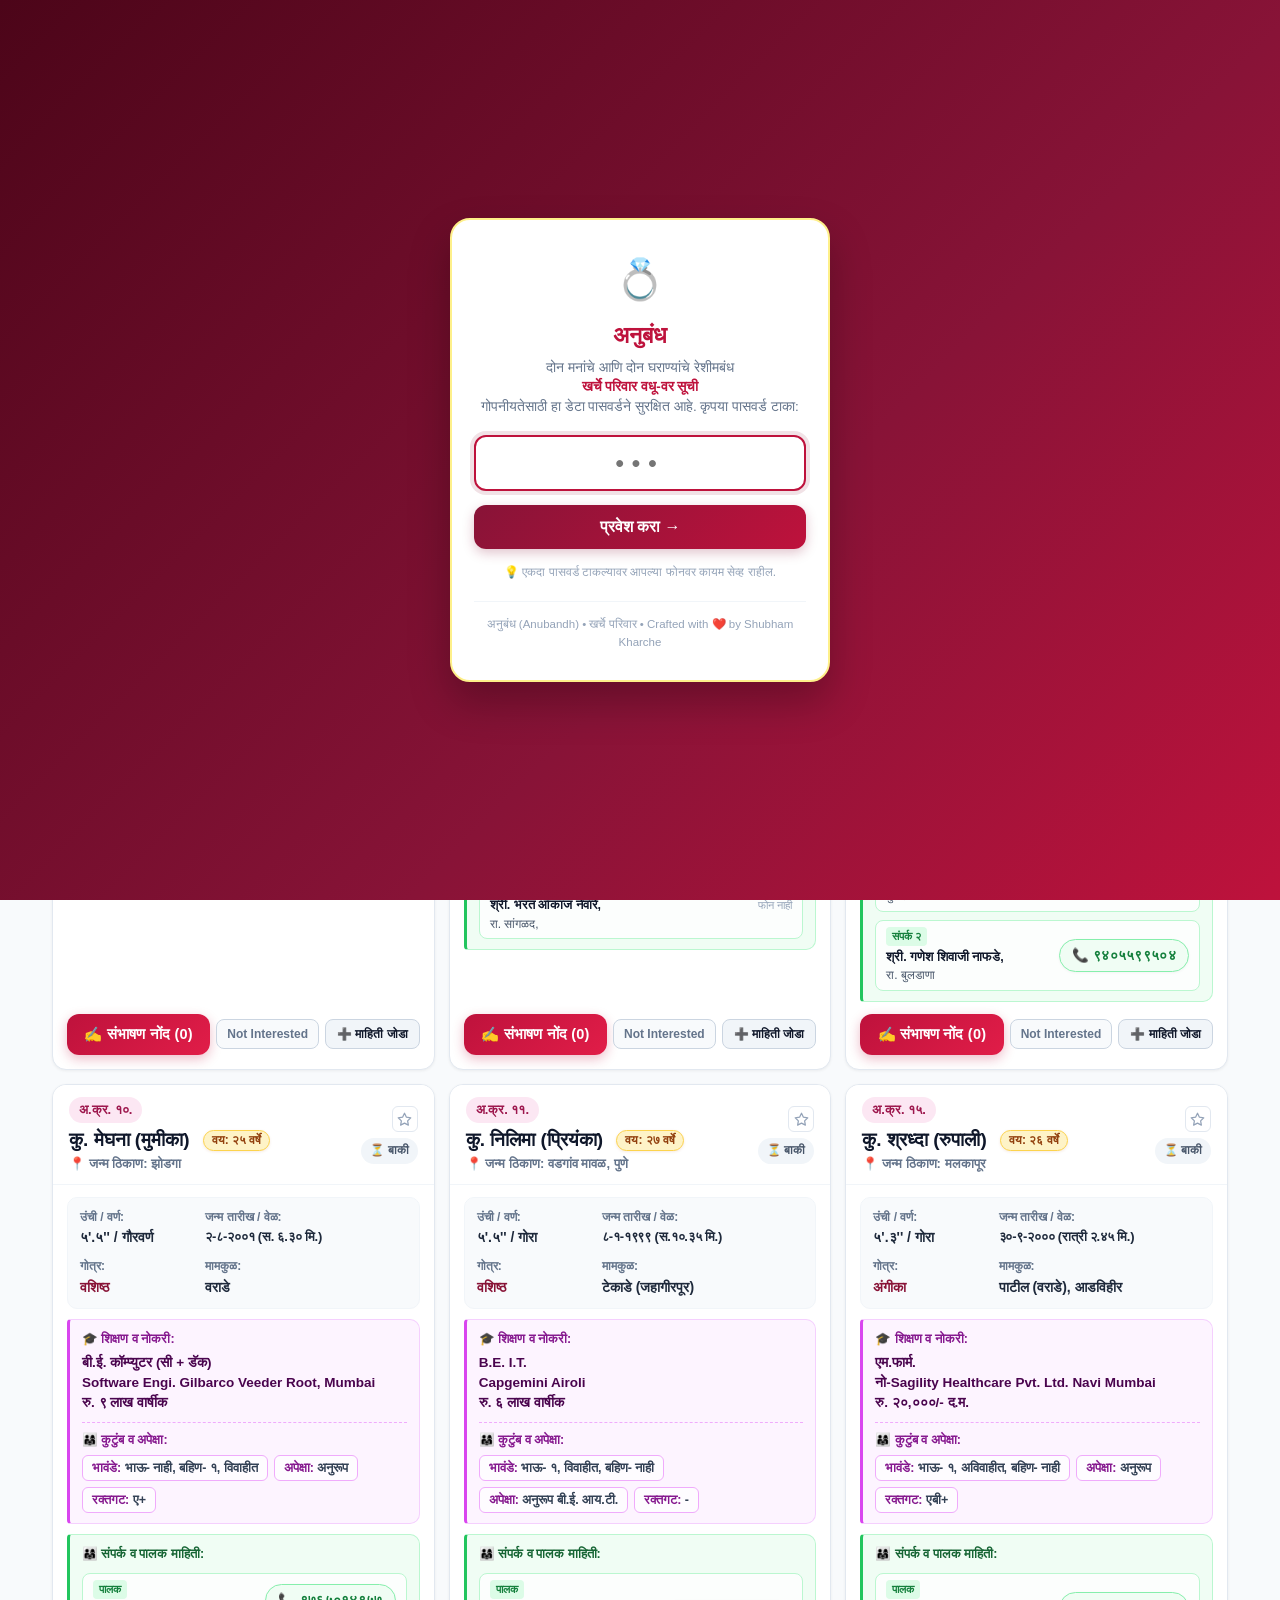
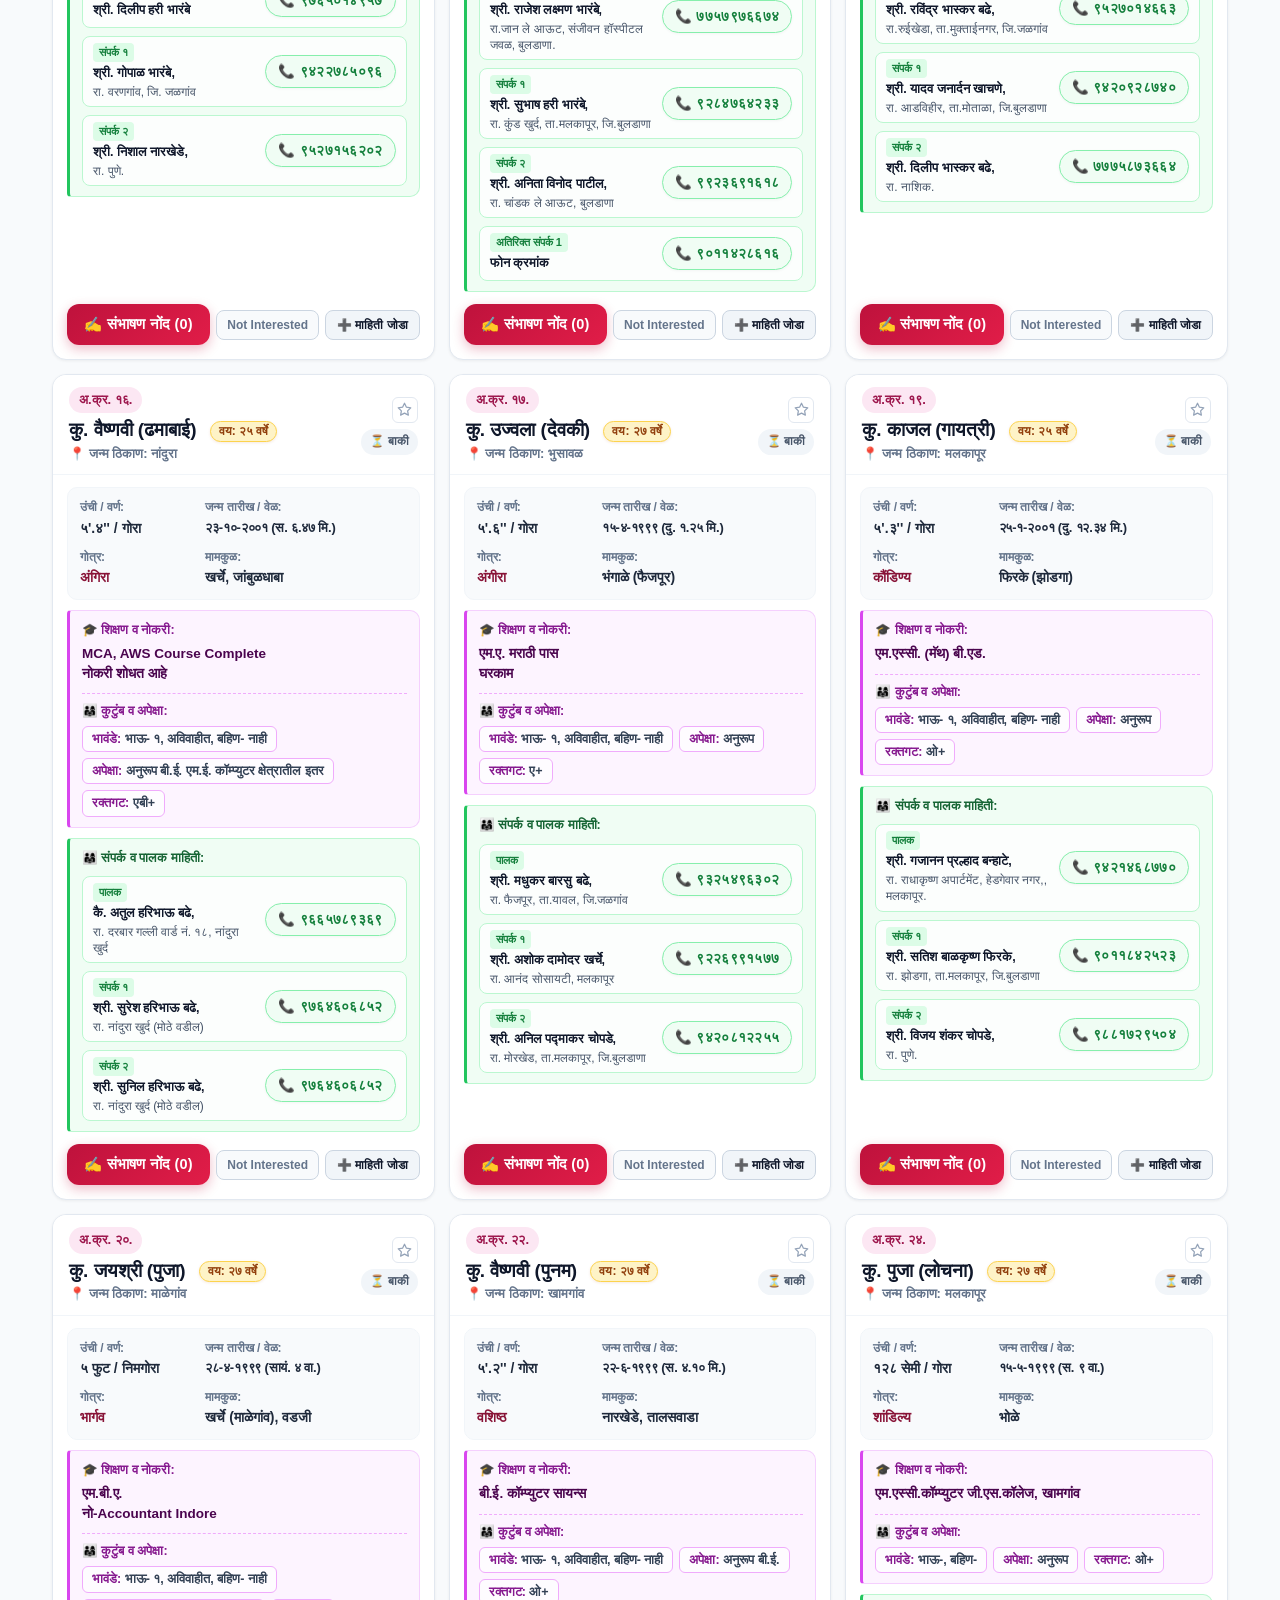
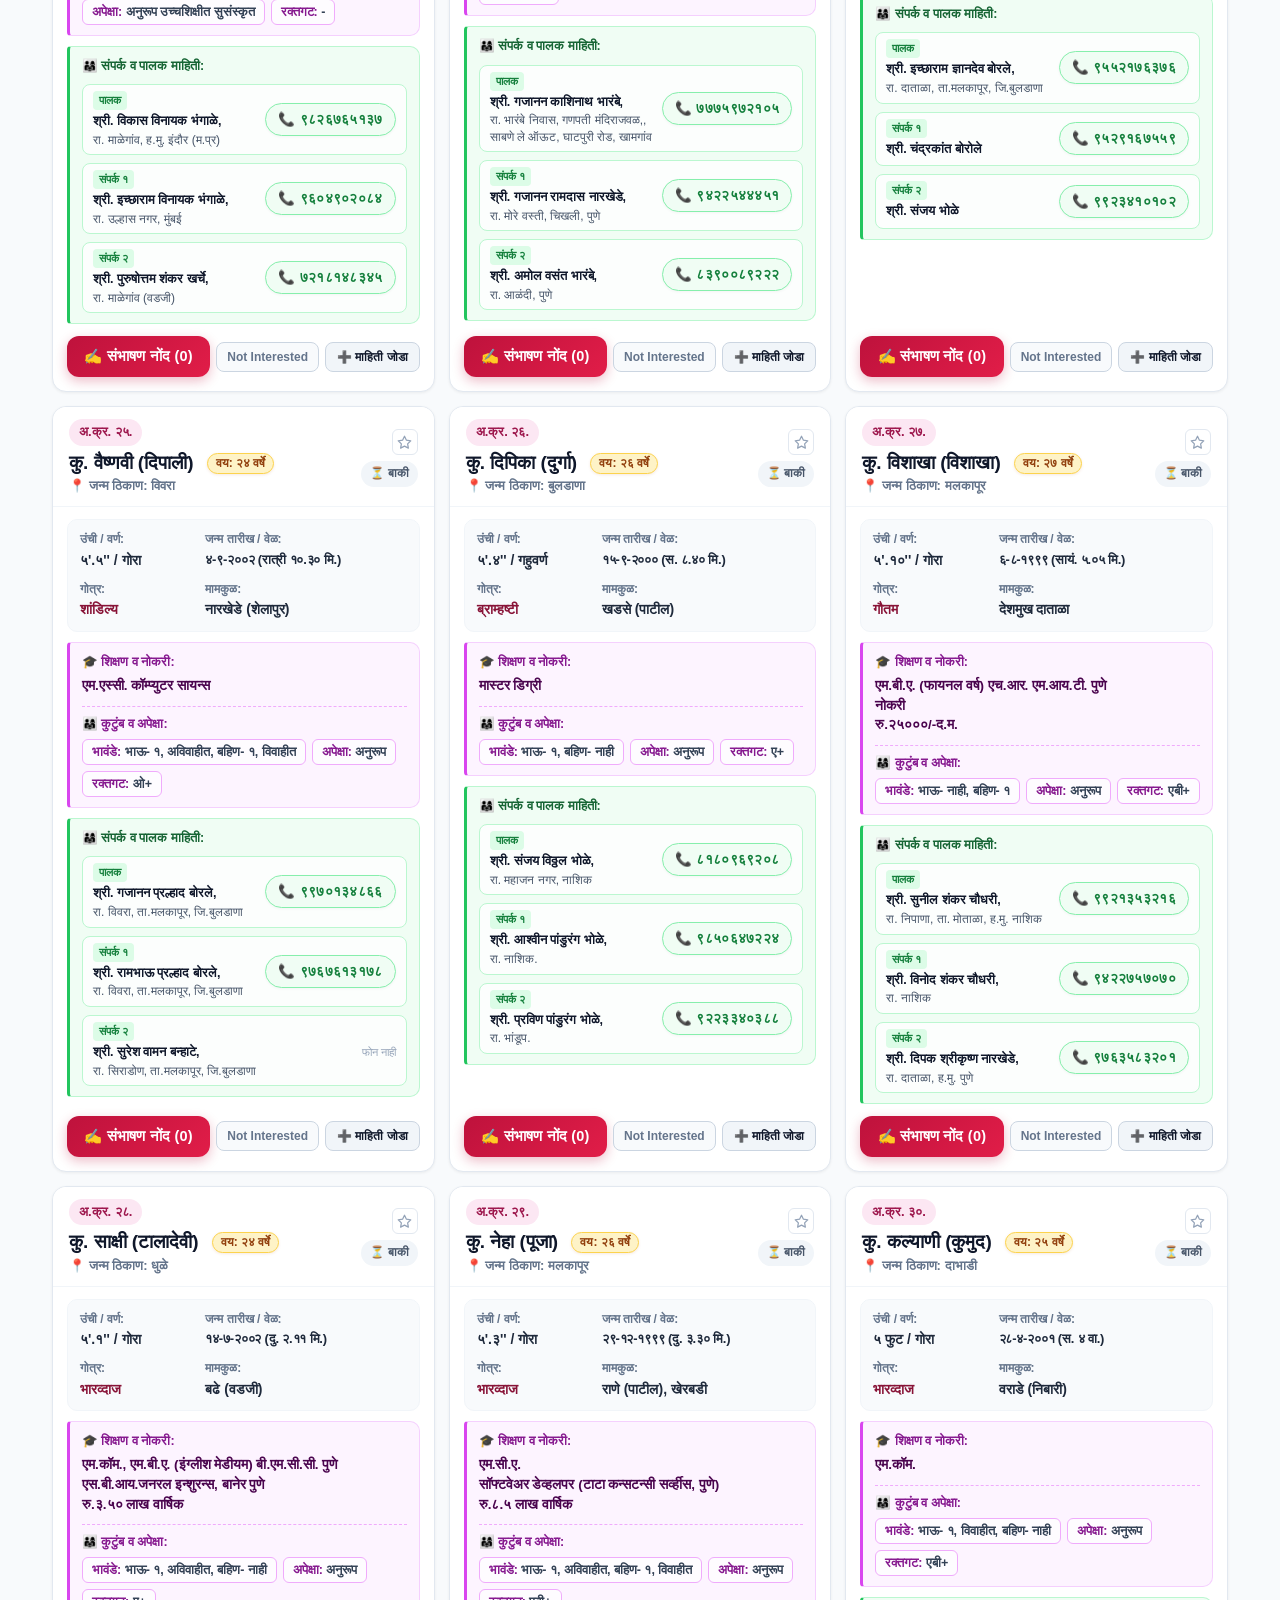
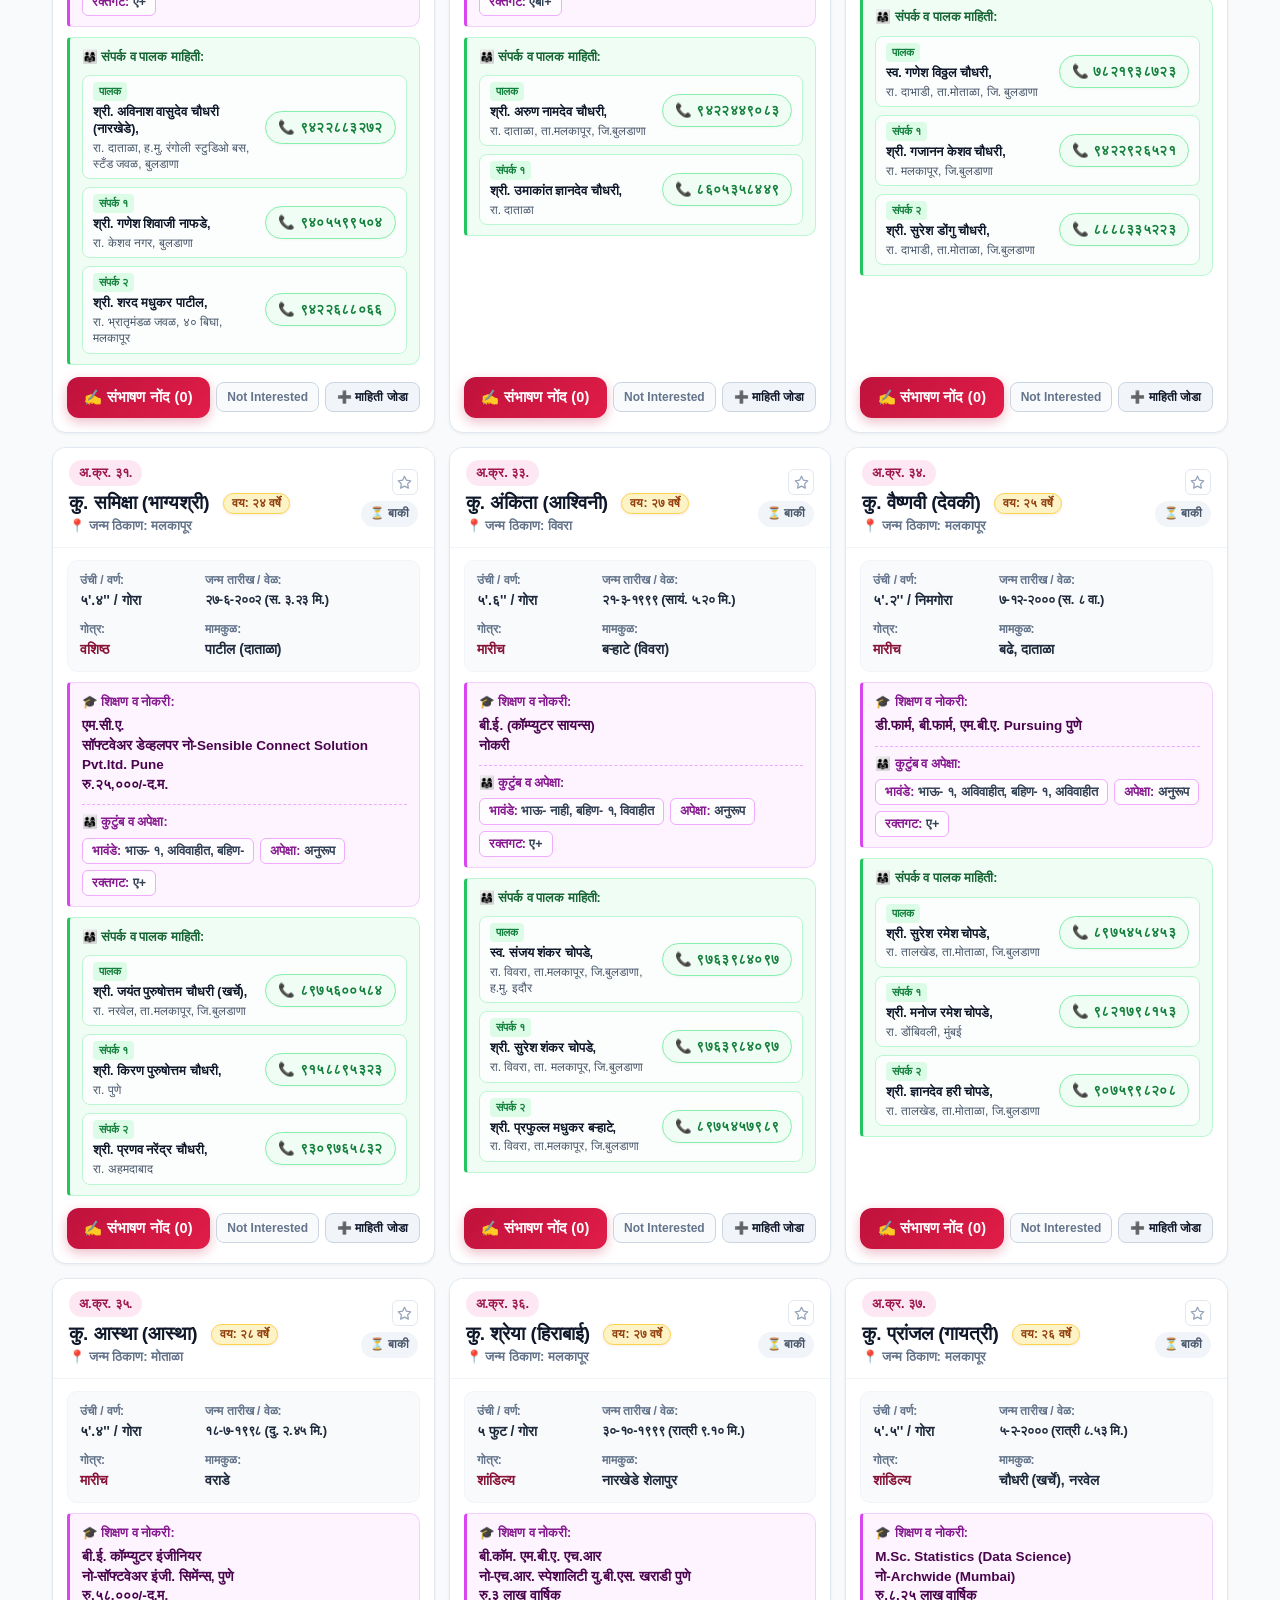
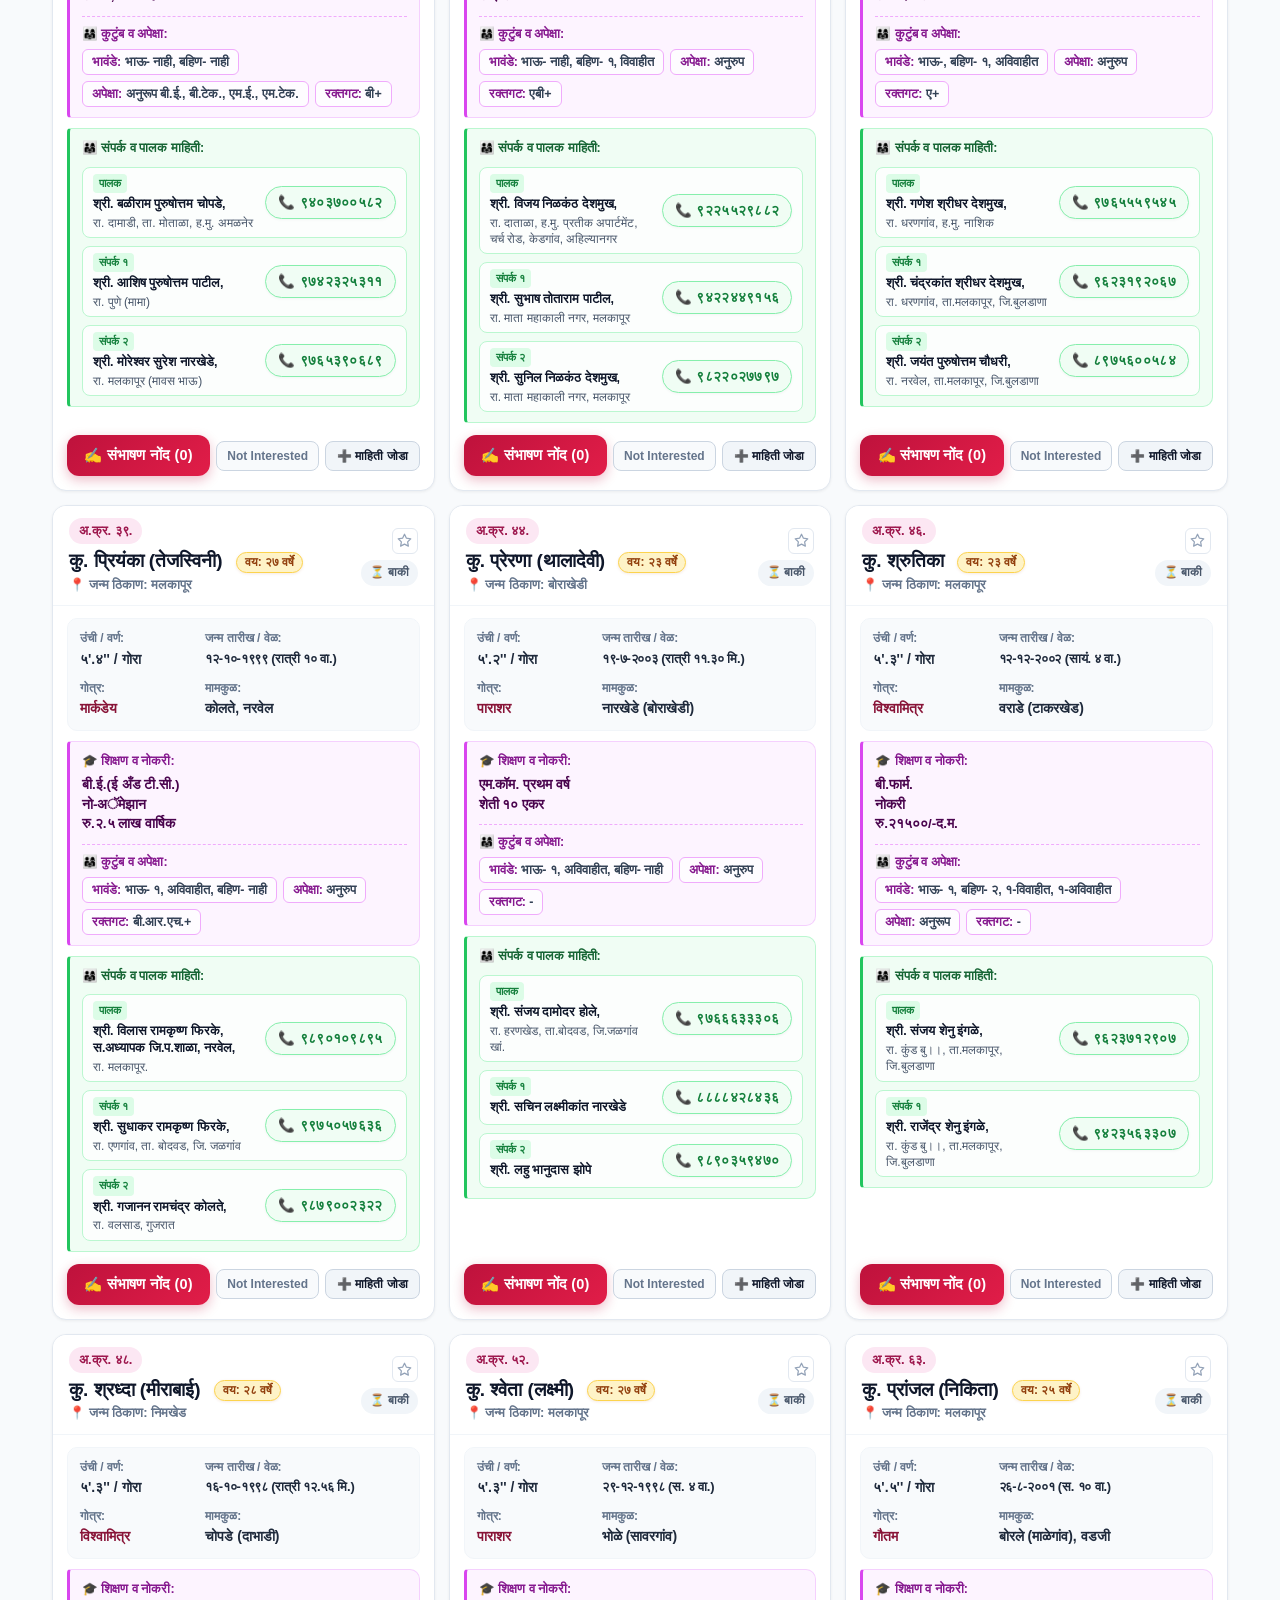
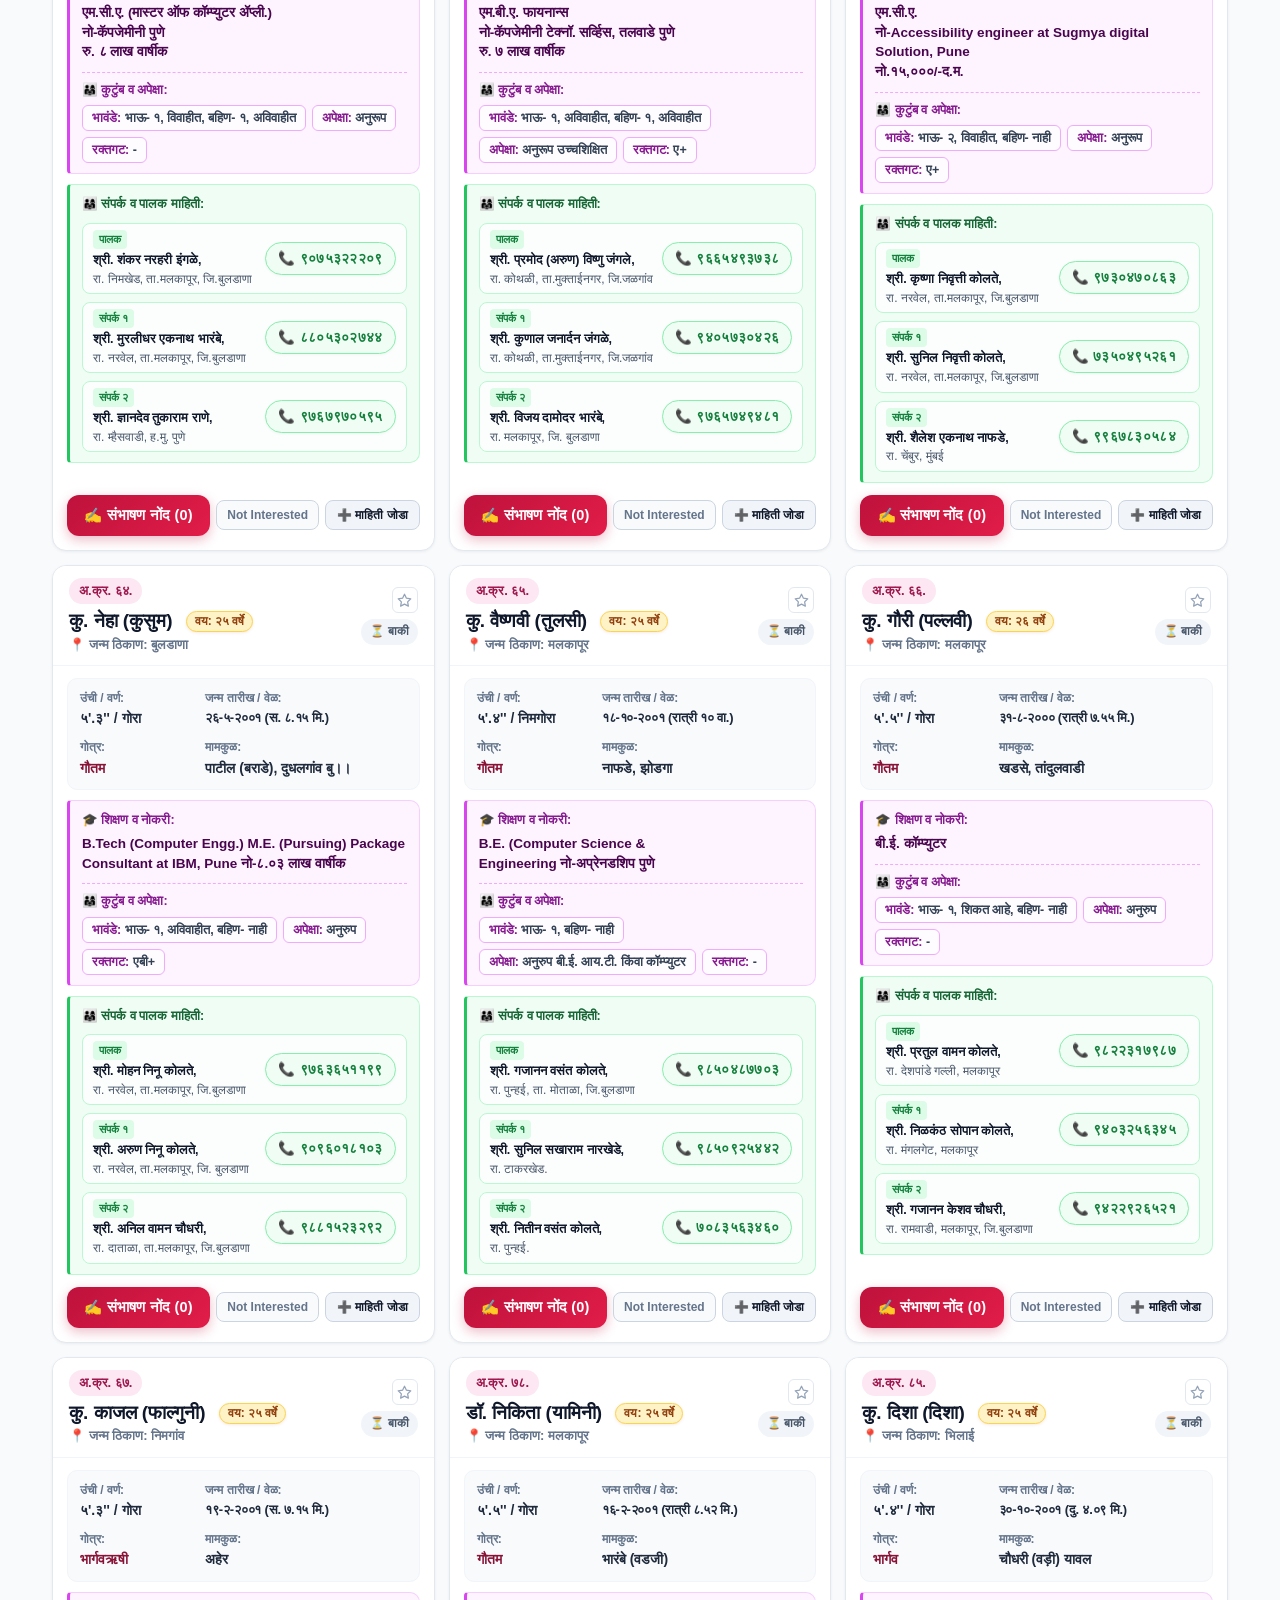
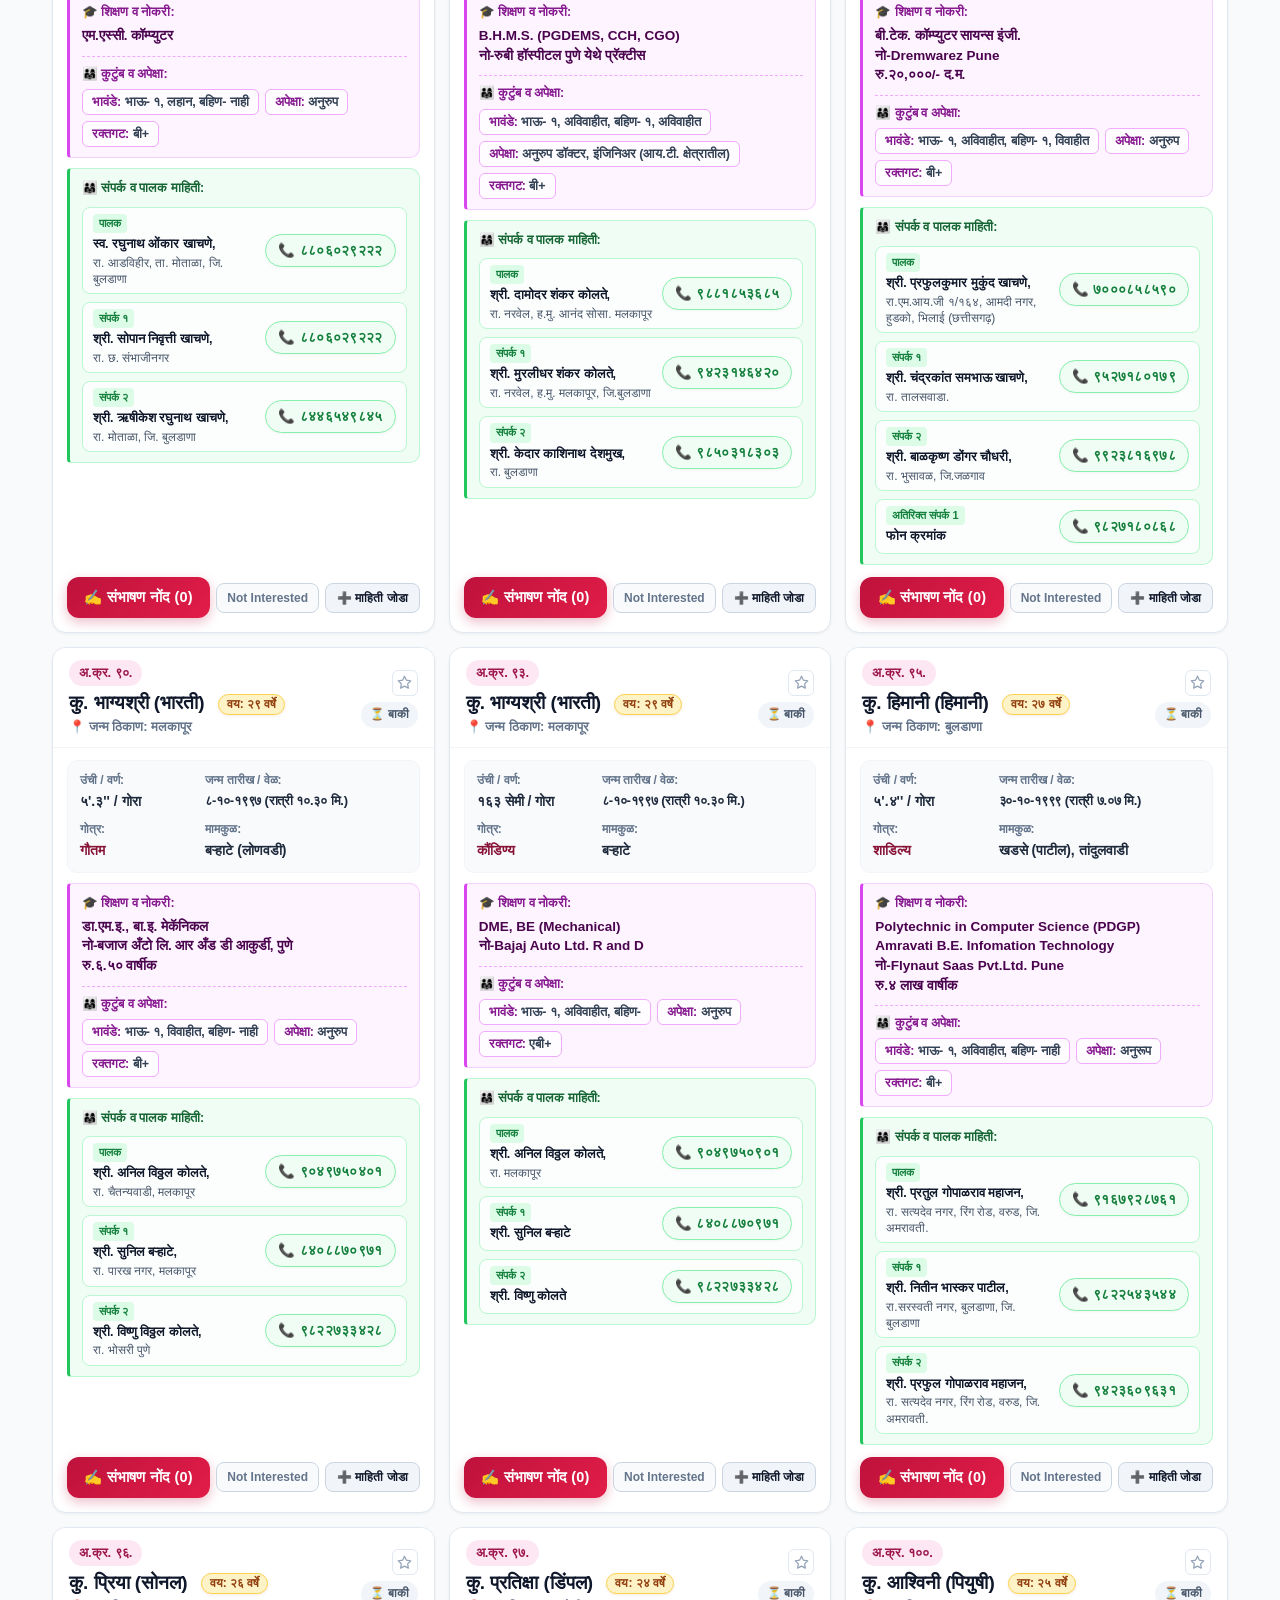
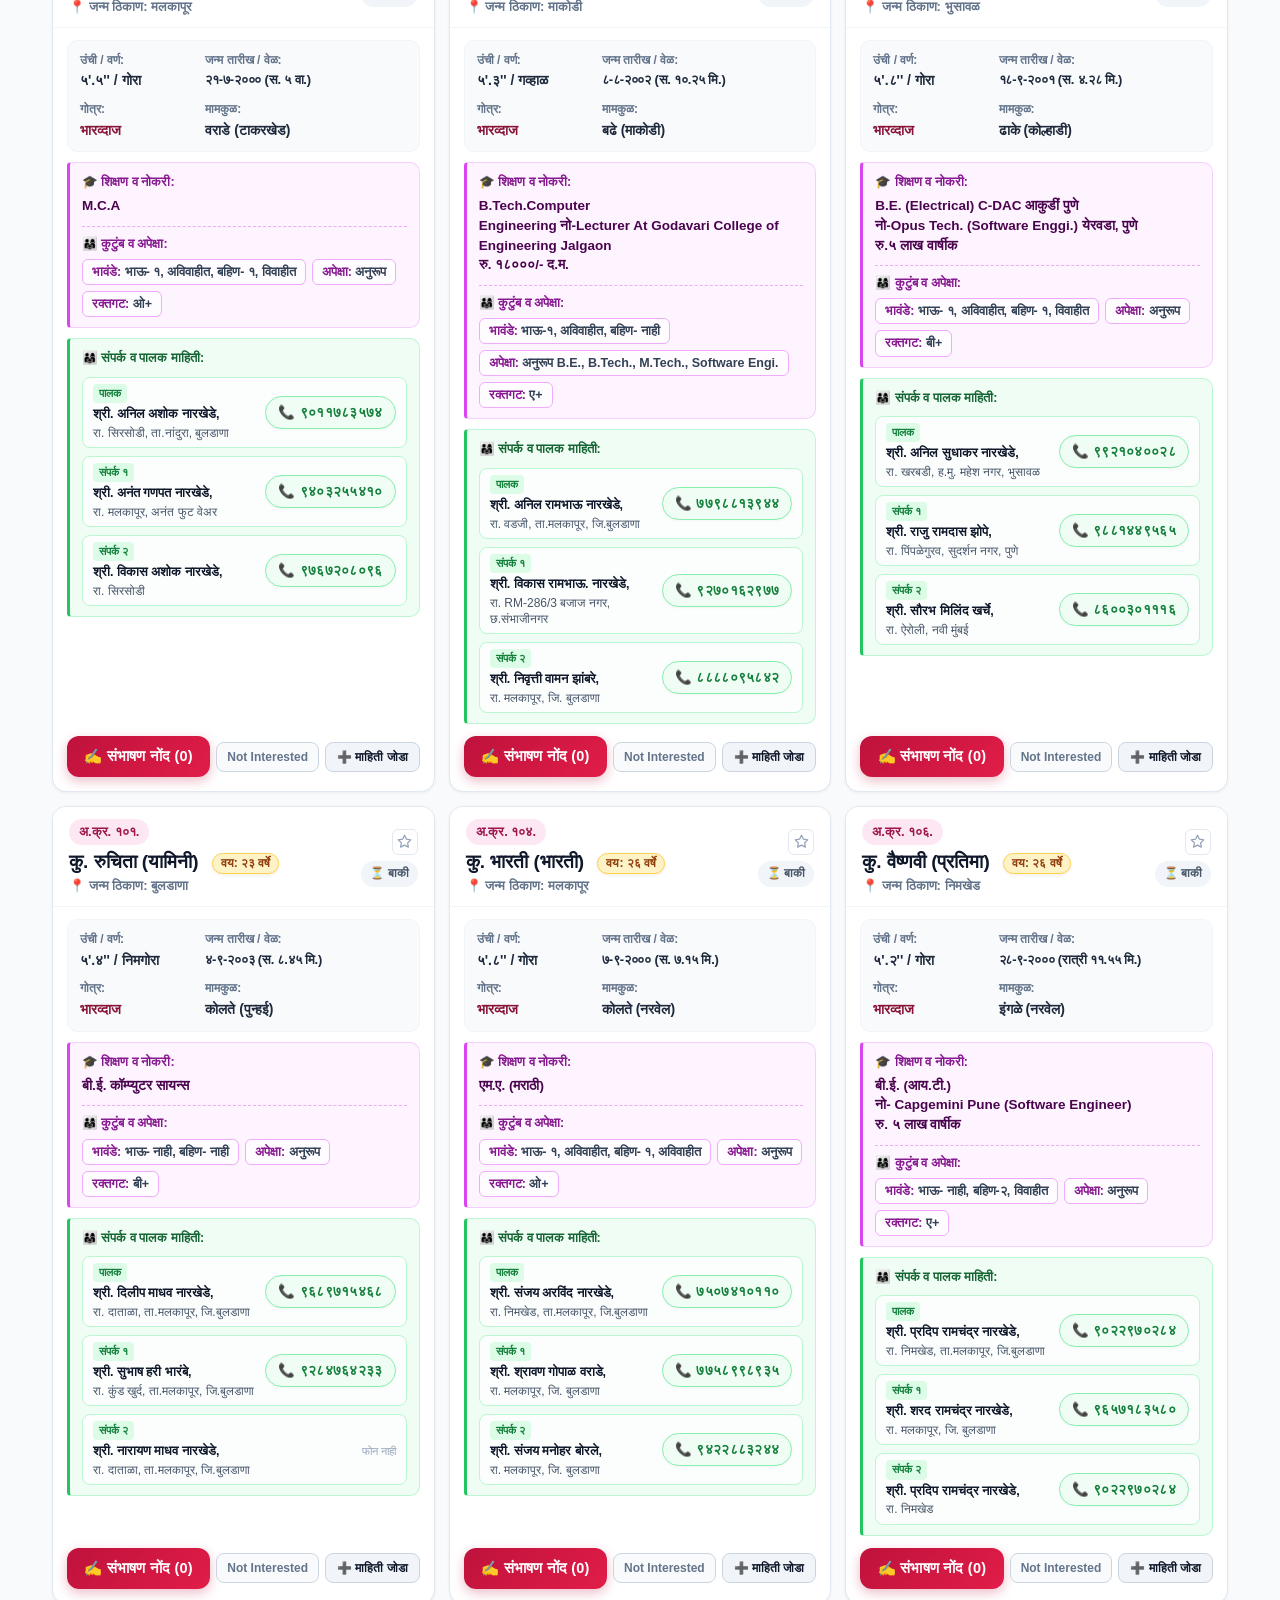
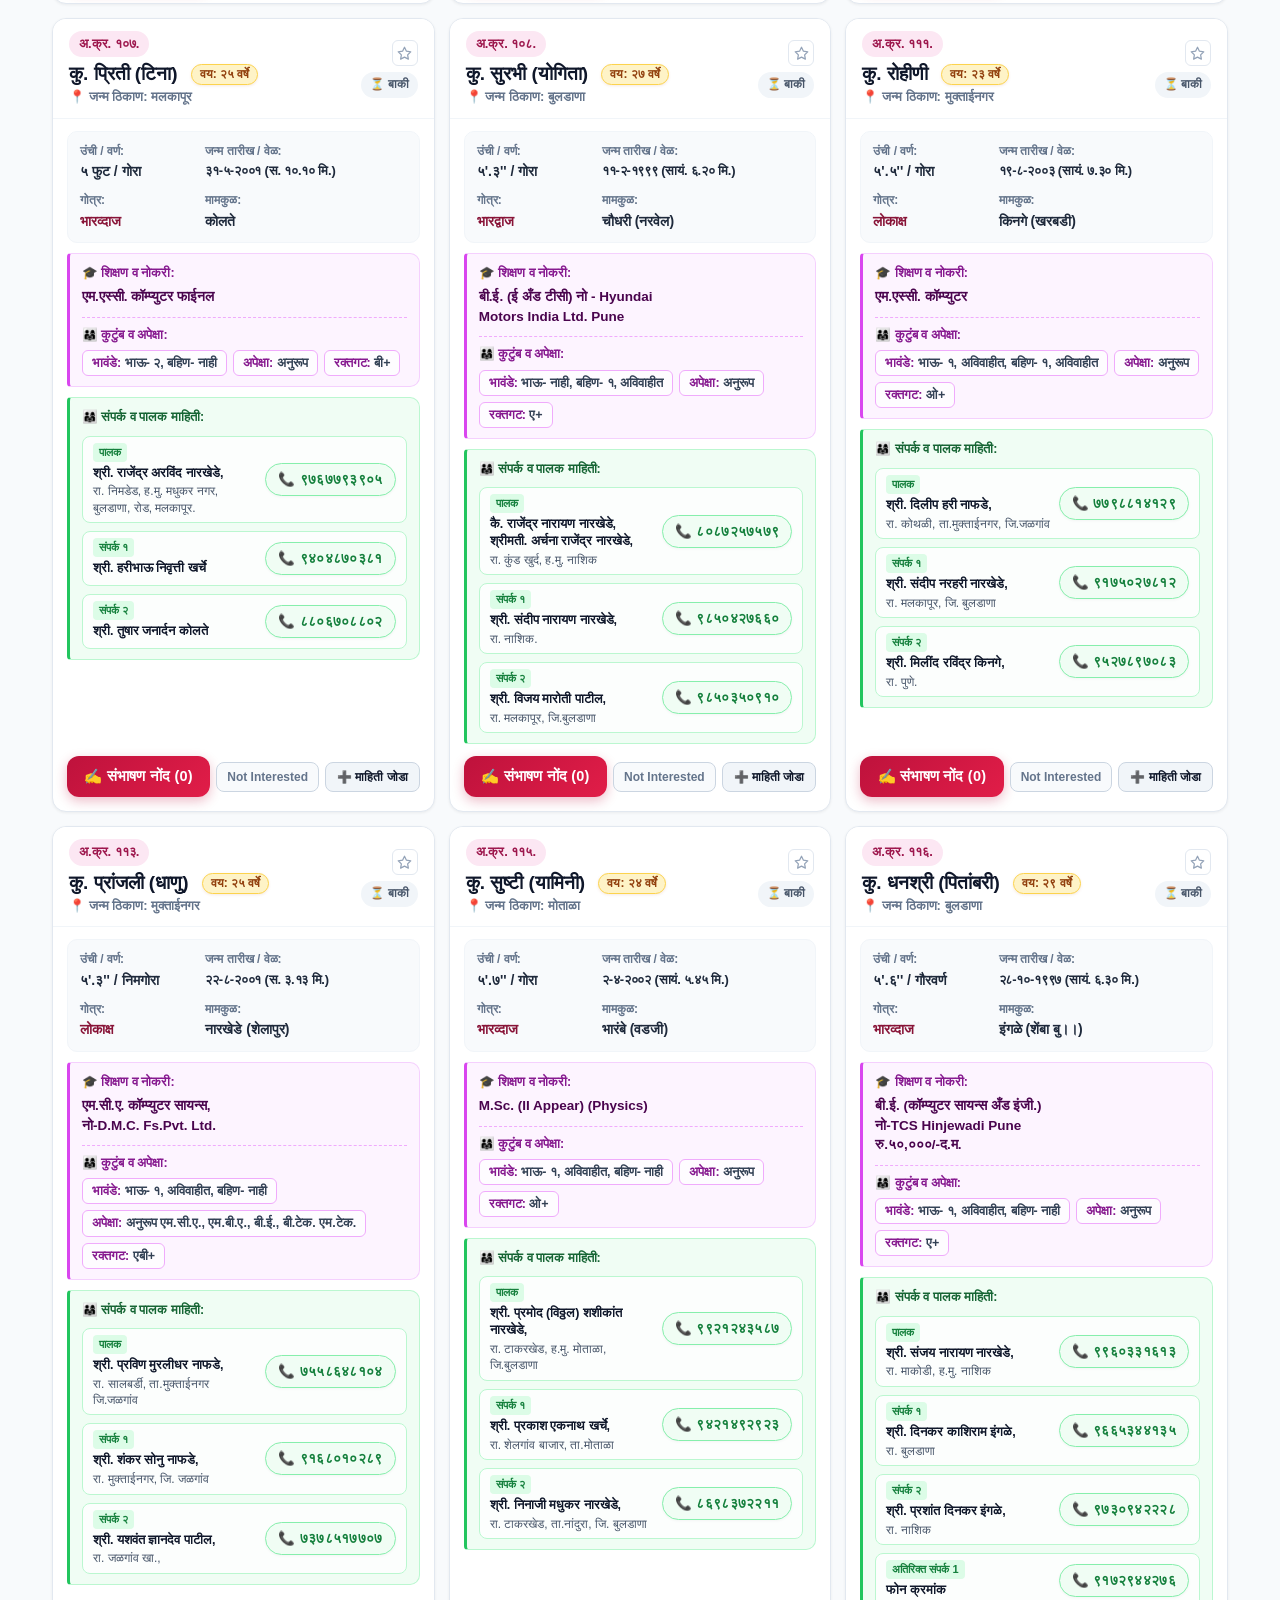
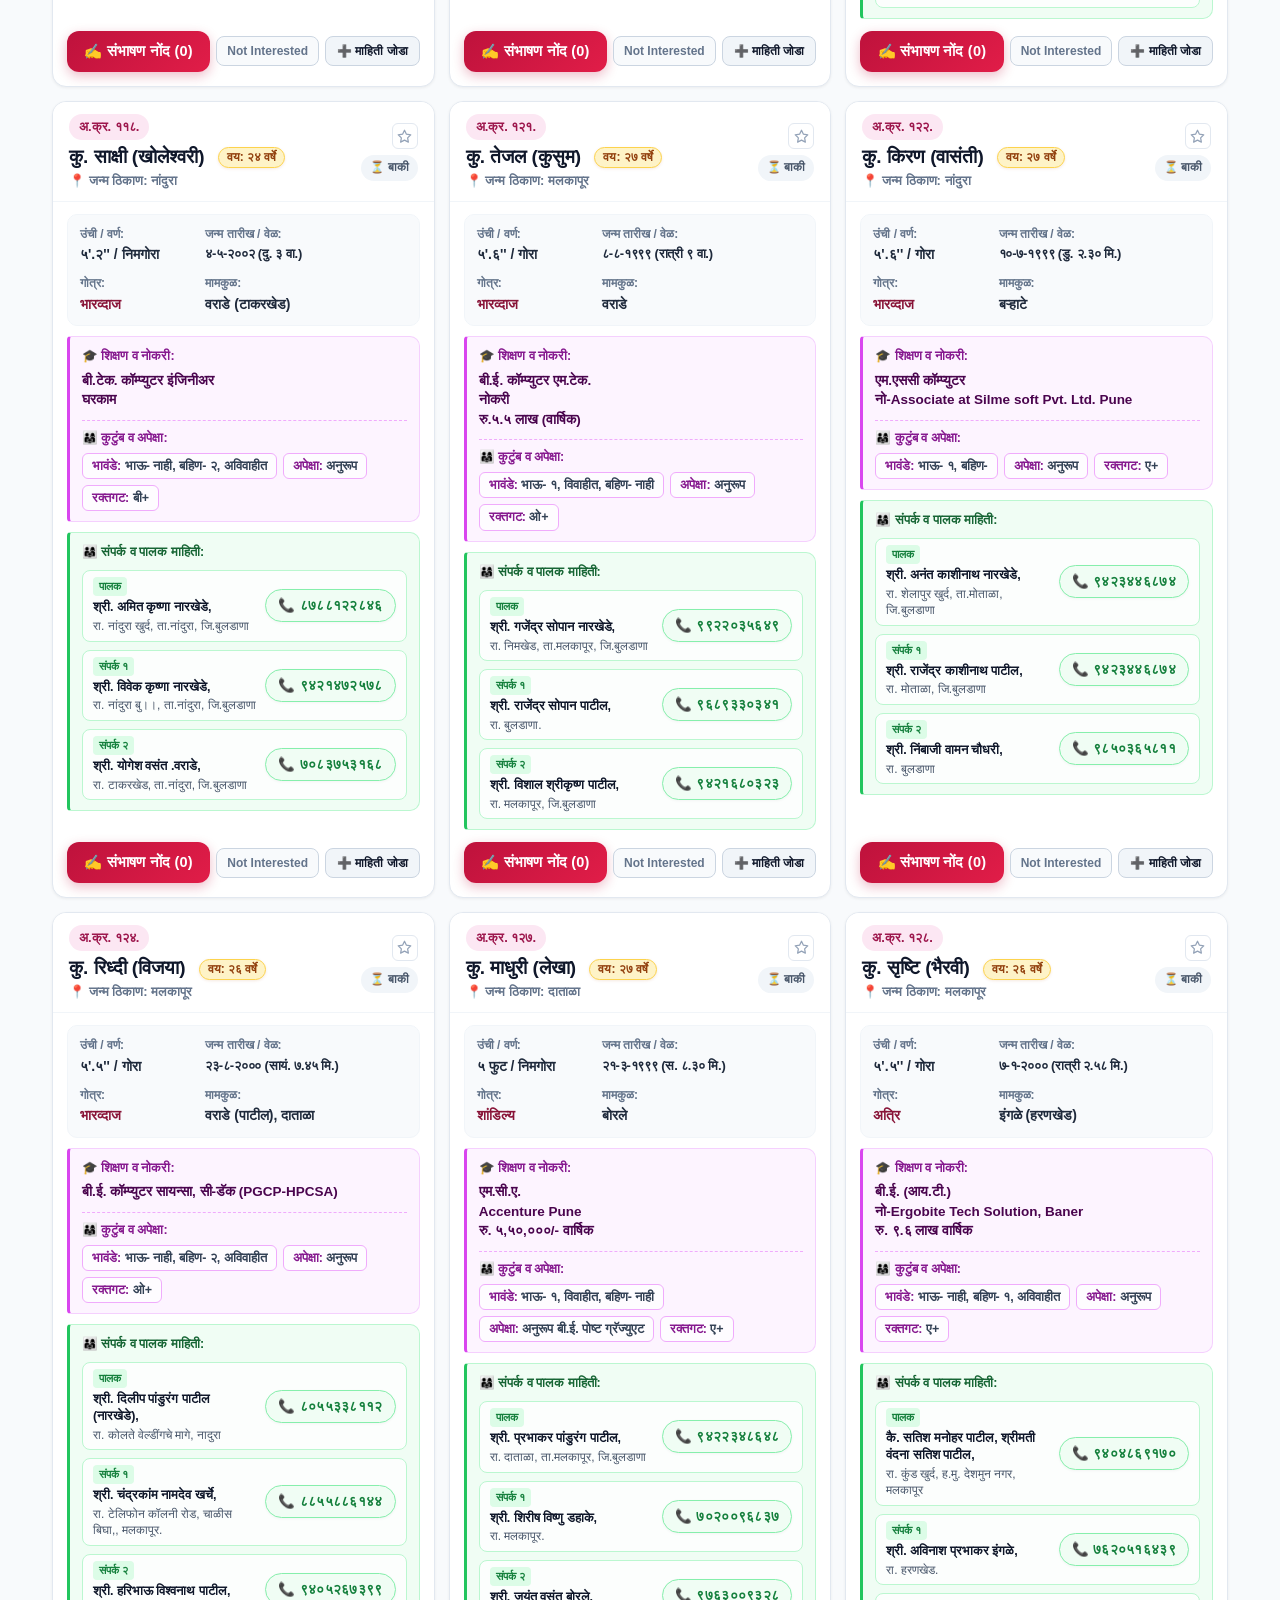
==== index.html @ de6b298d "feat: centralize app URLs and configuration into config.js" ====
<!DOCTYPE html>
<html lang="mr">
<head>
  <meta charset="utf-8"/>
  <meta name="viewport" content="width=device-width, initial-scale=1.0, maximum-scale=1.0, user-scalable=no"/>
  <title>अनुबंध | दोन मनांचे आणि दोन घराण्यांचे रेशीमबंध</title>
  
  <!-- PWA Manifest & App Meta -->
  <link rel="manifest" href="manifest.json"/>
  <meta name="theme-color" content="#be123c"/>
  <meta name="apple-mobile-web-app-capable" content="yes"/>
  <meta name="apple-mobile-web-app-status-bar-style" content="default"/>
  <meta name="apple-mobile-web-app-title" content="अनुबंध"/>
  <link rel="apple-touch-icon" href="icon.svg"/>
  <link rel="icon" type="image/svg+xml" href="icon.svg"/>
  <link rel="prefetch" href="./biodata.html"/>

  <style>
    :root {
      --primary: #be123c;
      --primary-dark: #881337;
      --primary-light: #fff1f2;
      --accent: #d97706;
      --wa-green: #16a34a;
      --wa-dark: #15803d;
      --call-blue: #0284c7;
      --call-dark: #0369a1;
      --bg: #f8fafc;
      --card-bg: #ffffff;
      --text: #0f172a;
      --text-muted: #64748b;
      --border: #e2e8f0;
      --radius: 14px;
      --radius-sm: 8px;
      --shadow-sm: 0 1px 3px rgba(0, 0, 0, 0.06);
      --shadow: 0 4px 10px rgba(0, 0, 0, 0.08);
      --base-font-size: 15px;
    }

    /* Voice Recording Note Styles */
    .voice-note-btn {
      background: #ffffff;
      border: 1.5px solid #cbd5e1;
      color: #0f172a;
      padding: 3px 10px;
      border-radius: 999px;
      font-size: 11.5px;
      font-weight: 700;
      cursor: pointer;
      display: inline-flex;
      align-items: center;
      gap: 5px;
      transition: all 0.2s ease;
    }
    .voice-note-btn:hover {
      background: #f1f5f9;
      border-color: #94a3b8;
    }
    .voice-note-btn.listening {
      background: #fee2e2 !important;
      border-color: #ef4444 !important;
      color: #b91c1c !important;
      animation: pulseMicGlow 1.2s infinite alternate ease-in-out;
    }
    @keyframes pulseMicGlow {
      from { box-shadow: 0 0 0 0 rgba(239, 68, 68, 0.4); transform: scale(1); }
      to { box-shadow: 0 0 0 6px rgba(239, 68, 68, 0); transform: scale(1.04); }
    }
    .voice-status-bar {
      font-size: 11.5px;
      color: #b91c1c;
      font-weight: 700;
      margin-top: 4px;
      padding: 4px 8px;
      border-radius: 6px;
      background: #fef2f2;
      border: 1px solid #fecaca;
      display: flex;
      align-items: center;
      gap: 6px;
    }

    * { box-sizing: border-box; margin: 0; padding: 0; -webkit-tap-highlight-color: transparent; }

    body {
      font-family: -apple-system, BlinkMacSystemFont, "Segoe UI", Roboto, "Noto Sans Devanagari", "Mangal", sans-serif;
      background-color: var(--bg);
      color: var(--text);
      line-height: 1.55;
      padding-bottom: 45px;
      font-size: 15px;
      width: 100%;
      overflow-x: hidden;
    }

    /* Clean Sticky Mobile Header */
    .portal-header {
      background: linear-gradient(135deg, #881337 0%, #be123c 60%, #e11d48 100%);
      color: white;
      padding: 13px 16px;
      position: sticky;
      top: 0;
      z-index: 100;
      box-shadow: 0 3px 12px rgba(190, 18, 60, 0.22);
    }
    .header-content {
      max-width: 1200px;
      margin: 0 auto;
      display: flex;
      justify-content: space-between;
      align-items: center;
      gap: 10px;
    }
    .header-brand {
      display: flex;
      align-items: center;
      gap: 8px;
    }
    .portal-emblem {
      font-size: 24px;
      line-height: 1;
    }
    .header-title-box {
      display: flex;
      flex-direction: column;
    }
    .header-title {
      font-size: 21px;
      font-weight: 800;
      line-height: 1.2;
      display: flex;
      align-items: center;
      gap: 5px;
    }
    .header-title-en {
      font-size: 13.5px;
      opacity: 0.88;
      font-weight: 500;
    }
    .header-tagline {
      font-size: 11.5px;
      opacity: 0.92;
      margin-top: 1px;
      white-space: nowrap;
      overflow: hidden;
      text-overflow: ellipsis;
      max-width: 250px;
    }

    .header-actions {
      display: flex;
      align-items: center;
      gap: 8px;
    }
    
    .hbtn-install {
      background: #fef08a;
      color: #854d0e;
      border: 1.5px solid #facc15;
      padding: 7px 12px;
      border-radius: 9px;
      font-size: 13px;
      font-weight: 800;
      cursor: pointer;
      display: inline-flex;
      align-items: center;
      gap: 5px;
      box-shadow: 0 2px 8px rgba(0,0,0,0.15);
      white-space: nowrap;
      animation: pulseInstall 2.2s infinite;
    }
    @keyframes pulseInstall {
      0%, 100% { transform: scale(1); }
      50% { transform: scale(1.04); }
    }
    .hbtn-install:active {
      transform: scale(0.96);
    }
  
    .hbtn-quick {
      background: #fef08a;
      color: #854d0e;
      border: none;
      padding: 7px 12px;
      border-radius: 9px;
      font-size: 13px;
      font-weight: 700;
      cursor: pointer;
      display: inline-flex;
      align-items: center;
      gap: 4px;
      white-space: nowrap;
      box-shadow: 0 1px 4px rgba(0,0,0,0.12);
    }
    .hbtn-menu {
      background: rgba(255, 255, 255, 0.2);
      border: 1px solid rgba(255, 255, 255, 0.35);
      color: white;
      padding: 7px 12px;
      border-radius: 9px;
      font-size: 14px;
      font-weight: 700;
      cursor: pointer;
      display: inline-flex;
      align-items: center;
      gap: 5px;
    }

    /* Container */
    .app-container {
      width: 100%;
      max-width: 1200px;
      margin: 10px auto 0;
      padding: 0 12px;
    }

    /* Status Filter Pills Bar (Thumb Scrollable) */
    .quick-status-scroll {
      display: flex;
      gap: 8px;
      overflow-x: auto;
      padding: 4px 2px 10px;
      scrollbar-width: none;
      -ms-overflow-style: none;
    }
    .quick-status-scroll::-webkit-scrollbar { display: none; }
    .status-pill {
      background: white;
      border: 1.5px solid var(--border);
      color: #334155;
      padding: 7px 13px;
      border-radius: 999px;
      font-size: 13px;
      font-weight: 700;
      white-space: nowrap;
      cursor: pointer;
      display: inline-flex;
      align-items: center;
      gap: 5px;
      flex-shrink: 0;
      box-shadow: var(--shadow-sm);
    }
    .status-pill.active {
      background: var(--primary);
      color: white;
      border-color: var(--primary);
      box-shadow: 0 2px 8px rgba(190, 18, 60, 0.25);
    }
    .pill-count {
      background: rgba(0, 0, 0, 0.08);
      padding: 1px 7px;
      border-radius: 999px;
      font-size: 11.5px;
    }
    .status-pill.active .pill-count {
      background: rgba(255, 255, 255, 0.28);
      color: white;
    }

    /* Full Width Search Row */
    .search-row {
      display: flex;
      gap: 8px;
      align-items: center;
      margin-bottom: 12px;
      width: 100%;
    }
    .search-wrap {
      flex: 1;
      position: relative;
      display: flex;
      align-items: center;
    }
    .search-icon {
      position: absolute;
      left: 13px;
      font-size: 16px;
      color: var(--text-muted);
      pointer-events: none;
    }
    .search-input {
      width: 100%;
      height: 42px;
      padding: 8px 36px 8px 38px;
      border-radius: 10px;
      border: 1.5px solid var(--border);
      font-size: 14.5px;
      outline: none;
      background: white;
    }
    .search-input:focus {
      border-color: var(--primary);
      box-shadow: 0 0 0 3px rgba(190, 18, 60, 0.1);
    }
    .search-clear-btn {
      position: absolute;
      right: 11px;
      background: #e2e8f0;
      border: none;
      width: 22px;
      height: 22px;
      border-radius: 50%;
      font-size: 13px;
      cursor: pointer;
      display: none;
      align-items: center;
      justify-content: center;
      color: #475569;
    }
    .view-switch {
      display: inline-flex;
      background: #f1f5f9;
      padding: 3px;
      border-radius: 9px;
      border: 1px solid var(--border);
      height: 42px;
      align-items: center;
    }
    .view-btn {
      padding: 6px 11px;
      font-size: 13px;
      font-weight: 700;
      border: none;
      background: transparent;
      border-radius: 7px;
      cursor: pointer;
      color: var(--text-muted);
    }
    .view-btn.active {
      background: white;
      color: var(--primary);
      box-shadow: 0 1px 3px rgba(0,0,0,0.08);
    }

    /* Main Navigation Tabs: Shortlist vs All List */
    .main-nav-tabs {
      display: flex;
      gap: 8px;
      margin-bottom: 12px;
      background: #f1f5f9;
      padding: 5px;
      border-radius: 12px;
      border: 1px solid #e2e8f0;
    }
    .main-nav-tab {
      flex: 1;
      display: flex;
      align-items: center;
      justify-content: center;
      gap: 7px;
      padding: 9px 12px;
      border-radius: 8px;
      border: none;
      background: transparent;
      color: #64748b;
      font-size: 13.5px;
      font-weight: 700;
      cursor: pointer;
      transition: all 0.18s cubic-bezier(0.4, 0, 0.2, 1);
      touch-action: manipulation;
      user-select: none;
    }
    .main-nav-tab:hover {
      color: #0f172a;
      background: rgba(255, 255, 255, 0.6);
    }
    .main-nav-tab.active {
      background: white;
      color: var(--primary);
      box-shadow: 0 2px 6px rgba(0, 0, 0, 0.08);
      font-weight: 800;
    }
    .main-nav-tab .tab-icon {
      font-size: 16px;
      line-height: 1;
    }
    .main-nav-tab .tab-badge {
      background: #e2e8f0;
      color: #475569;
      font-size: 11.5px;
      font-weight: 800;
      padding: 2px 7px;
      border-radius: 999px;
      line-height: 1.2;
    }
    .main-nav-tab.active .tab-badge {
      background: #fef3c7;
      color: #b45309;
    }
    #tabShortlisted.active .tab-badge {
      background: #fef08a;
      color: #854d0e;
    }

    /* Shortlist Star Toggle Button */
    .btn-shortlist-star {
      background: #ffffff;
      border: 1px solid #e2e8f0;
      border-radius: 6px;
      width: 26px;
      height: 26px;
      display: inline-flex;
      align-items: center;
      justify-content: center;
      cursor: pointer;
      color: #94a3b8;
      transition: all 0.15s ease;
      touch-action: manipulation;
      user-select: none;
      -webkit-tap-highlight-color: transparent;
      padding: 0;
      flex-shrink: 0;
    }
    .btn-shortlist-star:hover {
      border-color: #f59e0b;
      background: #fffbeb;
    }
    .btn-shortlist-star.active {
      background: #fffbeb;
      border-color: #fde68a;
      box-shadow: 0 1px 3px rgba(245, 158, 11, 0.15);
    }
    .btn-shortlist-star:active {
      transform: scale(0.92);
    }

    /* Shortlist Badge */
    .shortlist-badge {
      display: inline-flex;
      align-items: center;
      gap: 3px;
      font-size: 10.5px;
      font-weight: 800;
      color: #b45309;
      background: #fef3c7;
      border: 1px solid #fde68a;
      padding: 1px 6px;
      border-radius: 4px;
    }

    /* Highlight card border when shortlisted */
    .profile-card.is-shortlisted {
      border-color: #fcd34d !important;
      background: linear-gradient(180deg, #fffdf8 0%, #ffffff 100%);
      box-shadow: 0 4px 16px rgba(245, 158, 11, 0.08);
    }

    /* Spacious Responsive Cards Grid */
    .candidates-grid {
      display: grid;
      grid-template-columns: repeat(auto-fill, minmax(370px, 1fr));
      gap: 14px;
      width: 100%;
    }
    .profile-card {
      background: var(--card-bg);
      border-radius: var(--radius);
      border: 1px solid var(--border);
      box-shadow: var(--shadow-sm);
      display: flex;
      flex-direction: column;
      position: relative;
      width: 100%;
      overflow: hidden;
      transition: transform 0.15s ease, box-shadow 0.15s ease;
    }
    .profile-card:hover {
      box-shadow: var(--shadow);
    }

    /* Card Top */
    .card-top {
      padding: 12px 16px 10px;
      border-bottom: 1px solid #f1f5f9;
      display: flex;
      justify-content: space-between;
      align-items: center;
      gap: 8px;
      background: #fff;
    }
    .cand-head-left {
      display: flex;
      align-items: baseline;
      gap: 8px;
      flex-wrap: wrap;
    }
    .cand-sr-badge {
      font-size: 12px;
      font-weight: 800;
      color: var(--primary);
      background: var(--primary-light);
      padding: 2px 7px;
      border-radius: 5px;
    }
    .cand-name {
      font-size: 18px;
      font-weight: 800;
      color: #0f172a;
      line-height: 1.25;
    }
    .cand-head-right {
      display: flex;
      align-items: center;
      gap: 8px;
      flex-shrink: 0;
    }
    .cand-village-pill {
      font-size: 12.5px;
      color: #334155;
      background: #f1f5f9;
      padding: 3px 8px;
      border-radius: 6px;
      font-weight: 600;
      white-space: nowrap;
    }
    .status-badge {
      padding: 4px 9px;
      border-radius: 9999px;
      font-size: 11.5px;
      font-weight: 700;
      display: inline-flex;
      align-items: center;
      gap: 4px;
      white-space: nowrap;
      flex-shrink: 0;
    }
    .status-pending { background: #f1f5f9; color: #475569; }
    .status-contacted { background: #e0f2fe; color: #0369a1; }
    .status-interested { background: #dcfce7; color: #15803d; }
    .status-not_interested { background: #fee2e2; color: #b91c1c; }
    .status-followup { background: #fef3c7; color: #b45309; }
    .status-matched { background: #f3e8ff; color: #7e22ce; }

    /* Card Header & Badges */
    .cand-sr-badge {
      background: #fce7f3;
      color: #9d174d;
      font-weight: 800;
      font-size: 13px;
      padding: 3px 10px;
      border-radius: 999px;
      display: inline-block;
      margin-bottom: 3px;
    }
    .cand-name {
      font-size: 19px;
      font-weight: 800;
      color: #0f172a;
      line-height: 1.25;
      margin: 2px 0;
    }
    .cand-village {
      font-size: 13px;
      color: var(--text-muted);
      font-weight: 600;
    }

    .card-body {
      padding: 12px 14px;
      display: flex;
      flex-direction: column;
      gap: 10px;
      flex: 1;
    }

    /* Top Specs Grid */
    .detail-grid {
      display: grid;
      grid-template-columns: minmax(95px, 0.72fr) minmax(190px, 1.28fr);
      gap: 8px 12px;
      background: #f8fafc;
      padding: 10px 12px;
      border-radius: 10px;
      border: 1px solid #f1f5f9;
    }
    .detail-item {
      display: flex;
      flex-direction: column;
      gap: 1px;
      min-width: 0;
    }
    .detail-lbl {
      font-size: 12px;
      color: var(--text-muted);
      font-weight: 600;
    }
    .detail-val {
      font-size: 14px;
      font-weight: 700;
      color: #1e293b;
    }
    .detail-dob-val {
      font-size: 13px;
      white-space: nowrap;
      letter-spacing: -0.2px;
    }

    /* Purple Box: Dedicated Two-Row Layout (Row 1: Education & Career, Row 2: Family & Expectations) */
    .edu-box {
      background: #fdf4ff;
      border: 1px solid #f5d0fe;
      border-left: 3.5px solid #d946ef;
      border-radius: 4px 10px 10px 4px;
      padding: 10px 12px;
      font-size: 13px;
      line-height: 1.45;
      color: #701a75;
      display: flex;
      flex-direction: column;
      gap: 8px;
    }
    .edu-row {
      display: flex;
      flex-direction: column;
      gap: 3px;
    }
    .fam-exp-row {
      display: flex;
      flex-direction: column;
      gap: 4px;
      border-top: 1px dashed #f0abfc;
      padding-top: 8px;
      margin-top: 2px;
    }
    .edu-header-title {
      font-size: 12.5px;
      font-weight: 800;
      color: #86198f;
      display: flex;
      align-items: center;
      gap: 4px;
      margin-bottom: 2px;
    }
    .edu-text-body {
      white-space: pre-line;
      color: #4a044e;
      font-size: 13.5px;
      line-height: 1.45;
      font-weight: 600;
    }
    .fam-exp-content {
      display: flex;
      flex-wrap: wrap;
      gap: 6px;
      align-items: center;
    }
    .fam-chip {
      background: rgba(255, 255, 255, 0.75);
      border: 1px solid #f0abfc;
      padding: 3px 9px;
      border-radius: 6px;
      font-size: 12.5px;
      color: #334155;
      font-weight: 600;
    }
    .fam-chip strong {
      color: #86198f;
    }

    /* Green Box: Table Format utilizing Red Box 2 */
    .contact-box {
      background: #f0fdf4;
      border: 1px solid #bbf7d0;
      border-left: 3.5px solid #22c55e;
      border-radius: 4px 10px 10px 4px;
      padding: 10px 12px;
      display: flex;
      flex-direction: column;
      gap: 8px;
    }
    .contact-header-title {
      font-size: 12.5px;
      font-weight: 800;
      color: #166534;
      display: flex;
      align-items: center;
      gap: 4px;
    }
    .contact-table {
      display: flex;
      flex-direction: column;
      gap: 8px;
    }
    .contact-table-row {
      display: flex;
      align-items: center;
      justify-content: space-between;
      gap: 8px;
      background: rgba(255, 255, 255, 0.8);
      border: 1px solid #bbf7d0;
      border-radius: 8px;
      padding: 6px 10px;
    }
    .contact-row-left {
      flex: 1;
      min-width: 0;
      display: flex;
      flex-direction: column;
      gap: 1px;
    }
    .contact-role-badge {
      display: inline-block;
      align-self: flex-start;
      font-size: 11px;
      font-weight: 800;
      color: #15803d;
      background: #dcfce7;
      padding: 1px 6px;
      border-radius: 4px;
      margin-bottom: 2px;
    }
    .contact-name-info {
      font-size: 12.5px;
      color: #1e293b;
      line-height: 1.35;
      word-break: break-word;
    }
    .contact-person-name {
      font-weight: 700;
      color: #0f172a;
      line-height: 1.35;
      margin-bottom: 2px;
    }
    .contact-person-addr {
      font-size: 12px;
      color: #475569;
      font-weight: 500;
      line-height: 1.35;
    }
    .contact-row-right {
      flex-shrink: 0;
    }

    /* Old Beloved Phone Chip Group (Dial Call on Number + WhatsApp icon button) */
    .phone-chip-group {
      display: inline-flex;
      align-items: center;
      background: white;
      border: 1.5px solid #86efac;
      border-radius: 8px;
      overflow: hidden;
      box-shadow: 0 1px 3px rgba(0, 0, 0, 0.05);
    }
    .phone-chip {
      padding: 6px 9px;
      font-size: 13px;
      font-weight: 800;
      color: #15803d;
      text-decoration: none;
      background: white;
      letter-spacing: 0.2px;
      white-space: nowrap;
    }
    .phone-chip:active {
      background: #f0fdf4;
    }
    .phone-chip-wa {
      background: #25d366;
      color: white;
      border: none;
      border-left: 1px solid #86efac;
      padding: 6px 8px;
      font-size: 12.5px;
      cursor: pointer;
      display: inline-flex;
      align-items: center;
      justify-content: center;
      transition: background 0.15s ease;
    }
    .phone-chip-wa:active {
      background: #128c7e;
    }
    
    .last-log-box {
      background: #fffbeb;
      border: 1px solid #fef3c7;
      border-left: 3.5px solid #d97706;
      border-radius: 6px;
      padding: 7px 10px;
    }
    .last-log-title {
      font-size: 11.5px;
      font-weight: 700;
      color: #b45309;
      display: flex;
      justify-content: space-between;
      margin-bottom: 2px;
    }

    /* Card Footer Action Button */
    .card-footer {
      padding: 0 14px 14px;
    }
    
    .btn-track, .btn-log-action {
      width: 100%;
      background: linear-gradient(135deg, #be123c 0%, #e11d48 100%);
      color: #ffffff;
      border: none;
      padding: 12px 16px;
      border-radius: 12px;
      font-size: 14.5px;
      font-weight: 800;
      cursor: pointer;
      display: flex;
      align-items: center;
      justify-content: center;
      gap: 8px;
      box-shadow: 0 4px 12px rgba(190, 18, 60, 0.28);
      letter-spacing: 0.2px;
      transition: all 0.15s ease;
      text-decoration: none;
    }
    .btn-track:hover, .btn-log-action:hover {
      background: linear-gradient(135deg, #9f1239 0%, #be123c 100%);
      box-shadow: 0 6px 16px rgba(190, 18, 60, 0.38);
    }
    .btn-track:active, .btn-log-action:active {
      transform: scale(0.98);
      box-shadow: 0 2px 6px rgba(190, 18, 60, 0.2);
    }

    /* Quick Key Suggestion Chips for Additional Details Modal */
    .quick-key-chip {
      background: #f1f5f9;
      border: 1px solid #cbd5e1;
      color: #334155;
      padding: 5px 10px;
      border-radius: 999px;
      font-size: 11.5px;
      font-weight: 700;
      cursor: pointer;
      transition: all 0.15s ease;
      white-space: nowrap;
    }
    .quick-key-chip:hover, .quick-key-chip:active {
      background: #e0f2fe;
      border-color: #38bdf8;
      color: #0284c7;
      transform: scale(0.96);
    }
  

    /* Table View */
    .table-container {
      background: var(--card-bg);
      border-radius: var(--radius);
      border: 1px solid var(--border);
      overflow-x: auto;
      width: 100%;
    }
    .custom-table {
      width: 100%;
      border-collapse: collapse;
      font-size: 13px;
    }
    .custom-table th {
      background: #f8fafc;
      padding: 10px 12px;
      border-bottom: 2px solid var(--border);
      font-weight: 700;
      color: #334155;
      white-space: nowrap;
    }
    .custom-table td {
      padding: 9px 12px;
      border-bottom: 1px solid #f1f5f9;
      vertical-align: top;
    }

    /* Side Menu Drawer */
    .drawer-overlay {
      position: fixed;
      top: 0; left: 0; right: 0; bottom: 0;
      background: rgba(15, 23, 42, 0.6);
      backdrop-filter: blur(3px);
      z-index: 1000;
      opacity: 0;
      pointer-events: none;
      transition: opacity 0.22s ease;
    }
    .drawer-overlay.open { opacity: 1; pointer-events: auto; }
    .menu-drawer {
      position: fixed;
      top: 0; right: 0; bottom: 0;
      width: 82%;
      max-width: 320px;
      background: white;
      z-index: 1001;
      transform: translateX(100%);
      transition: transform 0.25s ease;
      display: flex;
      flex-direction: column;
    }
    .drawer-overlay.open .menu-drawer { transform: translateX(0); }
    .drawer-head {
      background: linear-gradient(135deg, #881337 0%, #be123c 100%);
      color: white;
      padding: 18px 16px 14px;
      display: flex;
      justify-content: space-between;
      align-items: center;
    }
    .drawer-title { font-size: 17px; font-weight: 800; display: flex; align-items: center; gap: 6px; }
    .drawer-close-btn {
      background: rgba(255, 255, 255, 0.2);
      border: none;
      width: 30px;
      height: 30px;
      border-radius: 50%;
      font-size: 18px;
      color: white;
      cursor: pointer;
    }
    .drawer-body {
      padding: 12px;
      overflow-y: auto;
      flex: 1;
      display: flex;
      flex-direction: column;
      gap: 6px;
    }
    .menu-item {
      display: flex;
      align-items: center;
      gap: 12px;
      padding: 12px 14px;
      border-radius: 9px;
      font-size: 14.5px;
      font-weight: 700;
      color: #1e293b;
      cursor: pointer;
      background: #f8fafc;
    }
    .menu-item:active { background: #f1f5f9; }
    .menu-item-lock {
      margin-left: auto;
      font-size: 11.5px;
      background: #fee2e2;
      color: #b91c1c;
      padding: 2px 7px;
      border-radius: 5px;
      font-weight: 800;
    }

    /* Modals & Dialogs */
    .modal-overlay {
      position: fixed;
      top: 0; left: 0; right: 0; bottom: 0;
      background: rgba(15, 23, 42, 0.65);
      backdrop-filter: blur(4px);
      z-index: 1050;
      display: flex;
      align-items: center;
      justify-content: center;
      opacity: 0;
      pointer-events: none;
      transition: opacity 0.22s ease;
      padding: 12px;
    }
    .modal-overlay.open { opacity: 1; pointer-events: auto; }
    .modal-box {
      background: white;
      border-radius: 16px;
      width: 100%;
      max-width: 600px;
      max-height: 88vh;
      overflow-y: auto;
      display: flex;
      flex-direction: column;
    }
    .modal-head {
      padding: 14px 18px;
      border-bottom: 1px solid var(--border);
      display: flex;
      justify-content: space-between;
      align-items: center;
      background: #f8fafc;
      position: sticky;
      top: 0;
      z-index: 5;
    }
    .modal-head-title { font-size: 17px; font-weight: 800; }
    .close-btn {
      background: #f1f5f9;
      border: none;
      width: 30px;
      height: 30px;
      border-radius: 50%;
      font-size: 18px;
      cursor: pointer;
      color: var(--text-muted);
    }

    /* Full Page Admin Modal View */
    .modal-overlay.full-page-view {
      padding: 0 !important;
      align-items: stretch !important;
      justify-content: stretch !important;
      background: #faf7f2 !important;
      z-index: 2000 !important;
    }
    .modal-overlay.full-page-view .modal-box {
      width: 100vw !important;
      height: 100vh !important;
      max-width: 100vw !important;
      max-height: 100vh !important;
      border-radius: 0 !important;
      border: none !important;
      box-shadow: none !important;
      display: flex !important;
      flex-direction: column !important;
      background: #faf7f2 !important;
    }
    .modal-overlay.full-page-view .modal-head {
      border-radius: 0 !important;
      border-bottom: 2px solid #e2e8f0 !important;
      padding: 12px 20px !important;
      background: white !important;
      box-shadow: 0 2px 10px rgba(0, 0, 0, 0.04) !important;
      position: sticky !important;
      top: 0 !important;
      z-index: 100 !important;
    }
    .modal-overlay.full-page-view .modal-content-body {
      max-width: 940px !important;
      width: 100% !important;
      margin: 0 auto !important;
      padding: 18px 16px 80px 16px !important;
      flex: 1 !important;
      box-sizing: border-box !important;
    }

    /* Admin App Layout & Responsive Menu List */
    .admin-app-header {
      display: flex;
      justify-content: space-between;
      align-items: center;
      padding: 10px 16px !important;
      background: #ffffff !important;
      border-bottom: 1.5px solid #e2e8f0 !important;
      position: sticky;
      top: 0;
      z-index: 100;
      box-sizing: border-box;
      width: 100%;
    }
    .admin-header-left {
      display: flex;
      align-items: center;
      gap: 10px;
      min-width: 0;
    }
    .admin-header-right {
      display: flex;
      align-items: center;
      gap: 8px;
      flex-shrink: 0;
    }
    .admin-title-wrap {
      display: flex;
      flex-direction: column;
      min-width: 0;
    }
    .admin-app-title {
      font-size: 15px;
      font-weight: 800;
      color: #0f172a;
      white-space: nowrap;
      display: flex;
      align-items: center;
      gap: 6px;
    }
    .admin-app-subtitle {
      font-size: 11px;
      font-weight: 700;
      color: #64748b;
      white-space: nowrap;
      overflow: hidden;
      text-overflow: ellipsis;
    }
    .admin-header-btn {
      padding: 6px 12px;
      font-size: 12px;
      font-weight: 700;
      border-radius: 8px;
      white-space: nowrap;
    }
    .admin-web-btn {
      background: #f0fdf4;
      border: 1.5px solid #86efac;
      color: #15803d;
      font-size: 12px;
      font-weight: 700;
      padding: 6px 11px;
      border-radius: 8px;
      display: inline-flex;
      align-items: center;
      gap: 4px;
      cursor: pointer;
      white-space: nowrap;
      transition: all 0.15s ease;
    }
    .admin-web-btn:hover {
      background: #dcfce7;
      border-color: #4ade80;
    }
    .admin-web-banner {
      background: linear-gradient(135deg, #f0fdf4 0%, #e0f2fe 100%);
      border: 1.5px solid #bae6fd;
      border-radius: 14px;
      padding: 14px 16px;
      margin-bottom: 16px;
      display: flex;
      align-items: center;
      justify-content: space-between;
      gap: 12px;
      box-shadow: 0 2px 8px rgba(2, 132, 199, 0.05);
      box-sizing: border-box;
      width: 100%;
    }
    .admin-web-banner-info {
      flex: 1;
      min-width: 0;
    }
    .admin-web-banner-title {
      font-size: 13.5px;
      font-weight: 800;
      color: #0369a1;
      margin-bottom: 2px;
    }
    .admin-web-banner-desc {
      font-size: 12px;
      color: #334155;
      line-height: 1.4;
    }
    .admin-web-banner-btn {
      flex-shrink: 0;
      padding: 8px 14px;
      font-size: 12.5px;
      font-weight: 800;
      background: #0284c7;
      border-radius: 8px;
      white-space: nowrap;
    }
    .admin-menu-list {
      display: flex;
      flex-direction: column;
      gap: 10px;
      max-width: 820px;
      margin: 0 auto 20px;
      width: 100%;
      box-sizing: border-box;
    }
    .admin-menu-card {
      background: #ffffff;
      border: 1.5px solid #e2e8f0;
      border-radius: 14px;
      padding: 14px 16px;
      display: flex;
      align-items: center;
      gap: 14px;
      cursor: pointer;
      transition: all 0.16s ease;
      box-shadow: 0 1px 4px rgba(0,0,0,0.03);
      -webkit-tap-highlight-color: transparent;
      box-sizing: border-box;
      width: 100%;
    }
    .admin-menu-card:hover {
      border-color: #cbd5e1;
      transform: translateY(-1px);
      box-shadow: 0 4px 12px rgba(0,0,0,0.06);
    }
    .admin-menu-card:active {
      transform: scale(0.985);
      background: #f8fafc;
    }
    .admin-menu-card-icon {
      width: 44px;
      height: 44px;
      border-radius: 12px;
      display: flex;
      align-items: center;
      justify-content: center;
      font-size: 22px;
      flex-shrink: 0;
    }
    .admin-menu-card-body {
      flex: 1;
      min-width: 0;
    }
    .admin-menu-card-top {
      display: flex;
      align-items: center;
      justify-content: space-between;
      gap: 8px;
      margin-bottom: 2px;
    }
    .admin-menu-card-title {
      font-size: 14.5px;
      font-weight: 800;
      color: #0f172a;
    }
    .admin-menu-badge {
      background: #fee2e2;
      color: #991b1b;
      font-size: 11px;
      font-weight: 800;
      padding: 2px 8px;
      border-radius: 999px;
      white-space: nowrap;
    }
    .admin-menu-card-desc {
      font-size: 12px;
      color: #64748b;
      line-height: 1.4;
    }
    .admin-menu-card-arrow {
      font-size: 20px;
      color: #94a3b8;
      font-weight: 400;
      flex-shrink: 0;
      transition: transform 0.2s ease;
    }
    .admin-suboptions-grid {
      display: none;
      grid-template-columns: repeat(auto-fit, minmax(140px, 1fr));
      gap: 8px;
      margin-top: 12px;
      width: 100%;
      border-top: 1px dashed #e2e8f0;
      padding-top: 12px;
      box-sizing: border-box;
    }
    .admin-suboption-item {
      background: #f8fafc;
      border: 1.5px solid #e2e8f0;
      border-radius: 10px;
      padding: 10px;
      display: flex;
      flex-direction: column;
      align-items: flex-start;
      text-align: left;
      cursor: pointer;
      font-family: inherit;
      transition: all 0.15s ease;
      width: 100%;
      box-sizing: border-box;
    }
    .admin-suboption-item:hover {
      border-color: #38bdf8;
      background: #f0f9ff;
    }
    .admin-suboption-icon {
      font-size: 20px;
      margin-bottom: 4px;
    }
    .admin-suboption-name {
      font-size: 12.5px;
      font-weight: 800;
      color: #0f172a;
    }
    .admin-suboption-sub {
      font-size: 11px;
      color: #64748b;
    }
    .admin-sec-back-strip {
      display: flex;
      align-items: center;
      justify-content: space-between;
      gap: 10px;
      margin-bottom: 14px;
      padding-bottom: 10px;
      border-bottom: 1.5px solid #e2e8f0;
      flex-wrap: wrap;
      box-sizing: border-box;
      width: 100%;
    }

    @media (max-width: 600px) {
      .admin-web-banner {
        flex-direction: column;
        align-items: stretch;
      }
      .admin-web-banner-btn {
        width: 100%;
        text-align: center;
      }
      .admin-suboptions-grid {
        grid-template-columns: 1fr 1fr;
      }
      .modal-overlay.full-page-view .modal-content-body {
        padding: 12px 10px 80px 10px !important;
      }
    }
    .modal-content-body {
      padding: 16px 18px;
      display: flex;
      flex-direction: column;
      gap: 12px;
    }

    .form-group { display: flex; flex-direction: column; gap: 5px; }
    .form-label { font-size: 13px; font-weight: 700; color: #334155; }
    .form-control {
      padding: 10px 12px;
      border-radius: 8px;
      border: 1.5px solid var(--border);
      font-size: 14px;
      font-family: inherit;
      outline: none;
    }
    .form-control:focus { border-color: var(--primary); }
    textarea.form-control { min-height: 75px; }

    .action-btn {
      padding: 10px 16px;
      border-radius: 8px;
      font-size: 13.5px;
      font-weight: 700;
      cursor: pointer;
      border: none;
      display: inline-flex;
      align-items: center;
      justify-content: center;
      gap: 6px;
    }
    .action-btn-primary { background: var(--primary); color: white; }
    .action-btn-outline { background: white; border: 1.5px solid var(--border); color: var(--text); }

    /* Track Modal Enhanced UI */
    .track-cand-summary {
      background: #f8fafc;
      border: 1px solid #e2e8f0;
      border-radius: 10px;
      padding: 10px 12px;
    }
    .track-summary-grid {
      display: grid;
      grid-template-columns: repeat(auto-fit, minmax(200px, 1fr));
      gap: 8px 12px;
    }
    .track-summary-item {
      display: flex;
      flex-direction: column;
      gap: 2px;
      font-size: 12.5px;
    }
    .track-item-lbl {
      color: #64748b;
      font-weight: 700;
      font-size: 11.5px;
    }
    .track-item-val {
      color: #0f172a;
      font-weight: 600;
      line-height: 1.35;
    }

    .track-contact-box {
      background: #f0fdf4;
      border: 1px solid #bbf7d0;
      border-radius: 10px;
      padding: 10px 12px;
      display: flex;
      flex-direction: column;
      gap: 8px;
    }
    .phone-touch-row {
      display: flex;
      align-items: center;
      justify-content: space-between;
      gap: 10px;
      background: white;
      border: 1px solid #bbf7d0;
      border-radius: 8px;
      padding: 8px 10px;
      flex-wrap: wrap;
    }
    .phone-contact-info {
      flex: 1;
      min-width: 150px;
      display: flex;
      flex-direction: column;
      gap: 2px;
    }
    .phone-role-badge {
      display: inline-block;
      align-self: flex-start;
      font-size: 11px;
      font-weight: 800;
      color: #15803d;
      background: #dcfce7;
      padding: 1px 6px;
      border-radius: 4px;
    }
    .phone-person-name {
      font-size: 12.5px;
      font-weight: 700;
      color: #0f172a;
    }
    .phone-person-addr {
      font-size: 11.5px;
      color: #64748b;
    }
    .phone-actions-pair {
      display: flex;
      align-items: center;
      gap: 6px;
      flex-shrink: 0;
    }
    .btn-action-call {
      background: #e0f2fe;
      color: #0284c7;
      text-decoration: none;
      padding: 6px 11px;
      border-radius: 6px;
      font-size: 12.5px;
      font-weight: 700;
      display: inline-flex;
      align-items: center;
      gap: 4px;
      border: 1px solid #bae6fd;
      transition: background 0.15s ease;
    }
    .btn-action-call:active {
      background: #bae6fd;
    }
    .btn-action-wa {
      background: #dcfce7;
      color: #15803d;
      border: 1px solid #86efac;
      padding: 6px 11px;
      border-radius: 6px;
      font-size: 12.5px;
      font-weight: 700;
      display: inline-flex;
      align-items: center;
      gap: 4px;
      cursor: pointer;
      transition: background 0.15s ease;
    }
    .btn-action-wa:active {
      background: #bbf7d0;
    }

    .quick-chip {
      background: #f1f5f9;
      border: 1px solid #cbd5e1;
      color: #334155;
      padding: 3px 8px;
      border-radius: 12px;
      font-size: 11.5px;
      font-weight: 600;
      cursor: pointer;
      transition: all 0.15s ease;
    }
    .quick-chip:hover, .quick-chip:active {
      background: #e2e8f0;
      color: #0f172a;
    }

    .timeline {
      display: flex;
      flex-direction: column;
      gap: 9px;
      border-left: 2px solid #e2e8f0;
      padding-left: 12px;
      margin-left: 4px;
    }
    .timeline-item {
      background: #f8fafc;
      padding: 10px 12px;
      border-radius: 8px;
      border: 1px solid var(--border);
      font-size: 13px;
    }

    .toast-msg {
      position: fixed;
      bottom: 20px;
      left: 50%;
      transform: translateX(-50%) translateY(20px);
      background: #0f172a;
      color: white;
      padding: 10px 18px;
      border-radius: 25px;
      font-size: 13px;
      font-weight: 700;
      box-shadow: 0 6px 18px rgba(0,0,0,0.25);
      z-index: 2500;
      opacity: 0;
      transition: all 0.22s ease;
      pointer-events: none;
      white-space: nowrap;
    }
    .toast-msg.show {
      opacity: 1;
      transform: translateX(-50%) translateY(0);
    }

    @media (max-width: 600px) {
      .header-title { font-size: 18.5px; }
      .header-tagline { display: none; }
      .candidates-grid { grid-template-columns: 1fr; }
      .view-switch { display: none; }
      .modal-overlay { align-items: flex-end; padding: 0; }
      .modal-box {
        border-radius: 18px 18px 0 0;
        max-height: 90vh;
      }
    }
  
    

    /* Single Mobile Phone Chip Button */
    .phone-chip-single {
      background: #f0fdf4;
      border: 1.5px solid #86efac;
      color: #15803d;
      padding: 7px 12px;
      border-radius: 999px;
      font-size: 13.5px;
      font-weight: 800;
      cursor: pointer;
      display: inline-flex;
      align-items: center;
      gap: 5px;
      letter-spacing: 0.3px;
      box-shadow: 0 1px 3px rgba(0, 0, 0, 0.04);
      transition: all 0.15s ease;
      white-space: nowrap;
    }
    .phone-chip-single:active {
      background: #dcfce7;
      transform: scale(0.96);
    }

    /* Action Modal Sheet when Phone Number is clicked */
    .phone-modal-backdrop {
      display: none;
      position: fixed;
      inset: 0;
      background: rgba(15, 23, 42, 0.6);
      backdrop-filter: blur(4px);
      z-index: 10000;
      align-items: flex-end;
      justify-content: center;
      padding: 0;
      animation: fadeInBackdrop 0.2s ease;
    }
    .phone-modal-backdrop.open {
      display: flex;
    }
    @keyframes fadeInBackdrop {
      from { opacity: 0; }
      to { opacity: 1; }
    }
    .phone-modal-sheet {
      background: white;
      width: 100%;
      max-width: 460px;
      border-radius: 20px 20px 0 0;
      padding: 16px 20px 24px;
      box-shadow: 0 -8px 30px rgba(0, 0, 0, 0.2);
      animation: slideUpSheet 0.25s cubic-bezier(0.16, 1, 0.3, 1);
    }
    @keyframes slideUpSheet {
      from { transform: translateY(100%); }
      to { transform: translateY(0); }
    }
    .phone-modal-drag-bar {
      width: 40px;
      height: 4px;
      background: #cbd5e1;
      border-radius: 2px;
      margin: 0 auto 12px;
    }
    .phone-modal-header {
      text-align: center;
      margin-bottom: 16px;
    }
    .phone-modal-icon {
      font-size: 32px;
      margin-bottom: 4px;
    }
    .phone-modal-title {
      font-size: 18px;
      font-weight: 800;
      color: #0f172a;
    }
    .phone-modal-subtitle {
      font-size: 13.5px;
      color: #64748b;
      margin-top: 2px;
    }
    .phone-modal-contact-name {
      font-size: 15px;
      font-weight: 800;
      color: #0f172a;
      margin-top: 6px;
      display: inline-flex;
      align-items: center;
      gap: 6px;
      background: #f1f5f9;
      border: 1px solid #e2e8f0;
      padding: 4px 12px;
      border-radius: 8px;
    }
    .phone-modal-number {
      font-size: 21px;
      font-weight: 800;
      color: var(--primary);
      margin-top: 6px;
      letter-spacing: 0.5px;
    }
    .phone-modal-actions {
      display: flex;
      flex-direction: column;
      gap: 10px;
      margin-bottom: 12px;
    }
    .phone-modal-btn {
      display: flex;
      align-items: center;
      gap: 12px;
      padding: 12px 16px;
      border-radius: 12px;
      text-decoration: none;
      border: 1.5px solid transparent;
      cursor: pointer;
      width: 100%;
      text-align: left;
      transition: transform 0.1s ease, background 0.15s ease;
    }
    .phone-modal-btn:active {
      transform: scale(0.98);
    }
    .phone-btn-icon {
      font-size: 24px;
      flex-shrink: 0;
    }
    .phone-btn-text {
      display: flex;
      flex-direction: column;
    }
    .phone-btn-text strong {
      font-size: 15px;
      font-weight: 800;
    }
    .phone-btn-text small {
      font-size: 12px;
      opacity: 0.85;
    }
    .phone-btn-call {
      background: #e0f2fe;
      color: #0369a1;
      border-color: #bae6fd;
    }
    .phone-btn-call:active {
      background: #bae6fd;
    }
    .phone-btn-wa {
      background: #dcfce7;
      color: #15803d;
      border-color: #bbf7d0;
    }
    .phone-btn-wa:active {
      background: #bbf7d0;
    }
    .phone-btn-copy {
      background: #f8fafc;
      color: #334155;
      border-color: #e2e8f0;
    }
    .phone-btn-copy:active {
      background: #f1f5f9;
    }
    .phone-modal-cancel {
      width: 100%;
      padding: 11px;
      background: #f1f5f9;
      color: #475569;
      font-size: 14.5px;
      font-weight: 700;
      border: none;
      border-radius: 10px;
      cursor: pointer;
    }
    .phone-modal-cancel:active {
      background: #e2e8f0;
    }

    /* =========================================================
       MODERN CMS PORTAL & DASHBOARD STYLES
       ========================================================= */
    .cms-brand-badge {
      display: inline-flex;
      align-items: center;
      gap: 5px;
      background: #fff1f2;
      color: #be123c;
      font-size: 11.5px;
      font-weight: 800;
      padding: 3px 10px;
      border-radius: 999px;
      border: 1px solid #fecdd3;
    }
    .cms-nav-scroll {
      display: flex;
      gap: 8px;
      padding: 4px 2px 12px;
      overflow-x: auto;
      scrollbar-width: none;
      -ms-overflow-style: none;
      border-bottom: 1.5px solid #e2e8f0;
      margin-bottom: 16px;
    }
    .cms-nav-scroll::-webkit-scrollbar { display: none; }
    .cms-nav-tab-btn {
      background: #ffffff;
      border: 1.5px solid #cbd5e1;
      color: #334155;
      padding: 9px 15px;
      border-radius: 10px;
      font-size: 13px;
      font-weight: 700;
      white-space: nowrap;
      cursor: pointer;
      display: inline-flex;
      align-items: center;
      gap: 6px;
      transition: all 0.18s ease;
      box-shadow: 0 1px 3px rgba(0,0,0,0.03);
    }
    .cms-nav-tab-btn:hover {
      background: #f8fafc;
      border-color: #94a3b8;
      color: #0f172a;
    }
    .cms-nav-tab-btn.cms-nav-active,
    .cms-nav-tab-btn.action-btn-primary {
      background: linear-gradient(135deg, #881337 0%, #be123c 100%) !important;
      border-color: #9f1239 !important;
      color: #ffffff !important;
      box-shadow: 0 3px 10px rgba(190, 18, 60, 0.28) !important;
    }
    .cms-count-chip {
      background: rgba(0, 0, 0, 0.08);
      color: inherit;
      font-size: 11px;
      font-weight: 800;
      padding: 1px 7px;
      border-radius: 999px;
    }
    .cms-nav-tab-btn.cms-nav-active .cms-count-chip {
      background: rgba(255, 255, 255, 0.25);
      color: #ffffff;
    }
    .cms-card {
      background: #ffffff;
      border: 1.5px solid #e2e8f0;
      border-radius: 12px;
      padding: 16px;
      margin-bottom: 14px;
      box-shadow: 0 1px 4px rgba(0,0,0,0.03);
      transition: border-color 0.15s ease;
    }
    .cms-card:hover {
      border-color: #cbd5e1;
    }
    .cms-card-head {
      display: flex;
      justify-content: space-between;
      align-items: center;
      margin-bottom: 12px;
      padding-bottom: 8px;
      border-bottom: 1px solid #f1f5f9;
      flex-wrap: wrap;
      gap: 6px;
    }
    .cms-card-title {
      font-weight: 800;
      font-size: 13.5px;
      color: #0f172a;
      display: flex;
      align-items: center;
      gap: 6px;
    }
    .cms-cand-picker-box {
      background: linear-gradient(135deg, #f0f9ff 0%, #e0f2fe 100%);
      border: 1.5px solid #bae6fd;
      border-radius: 12px;
      padding: 14px 16px;
      margin-bottom: 14px;
    }
    .cms-step-btn {
      background: #ffffff;
      border: 1.5px solid #bae6fd;
      color: #0369a1;
      font-size: 12.5px;
      font-weight: 800;
      padding: 7px 12px;
      border-radius: 8px;
      cursor: pointer;
      display: inline-flex;
      align-items: center;
      gap: 4px;
      white-space: nowrap;
      transition: all 0.15s;
    }
    .cms-step-btn:hover {
      background: #e0f2fe;
    }
    .cms-step-btn:active {
      transform: scale(0.97);
    }
    .cms-wa-sim-box {
      background: #efeae2;
      background-image: radial-gradient(#dfd9cd 1px, transparent 1px);
      background-size: 14px 14px;
      border: 1px solid #d1d7db;
      border-radius: 12px;
      padding: 14px;
      position: relative;
    }
    .cms-wa-bubble {
      background: #dcf8c6;
      border-radius: 8px 0 8px 8px;
      padding: 10px 14px;
      font-size: 12.5px;
      color: #111b21;
      line-height: 1.5;
      white-space: pre-wrap;
      position: relative;
      box-shadow: 0 1px 2px rgba(0,0,0,0.12);
      max-width: 92%;
      margin-left: auto;
    }
    .cms-wa-bubble-meta {
      display: flex;
      justify-content: flex-end;
      align-items: center;
      gap: 4px;
      font-size: 10.5px;
      color: #667781;
      margin-top: 5px;
    }

    /* Shareable Profile CMS Editor Styles & Mobile Responsiveness */
    .cms-sec-card {
      background: #ffffff;
      border: 1.5px solid #e2e8f0;
      border-radius: 10px;
      margin-bottom: 12px;
      overflow: hidden;
      box-shadow: 0 1px 3px rgba(0,0,0,0.04);
      transition: border-color 0.15s ease;
    }
    .cms-sec-card:hover {
      border-color: #cbd5e1;
    }
    .cms-sec-head {
      background: #f8fafc;
      border-bottom: 1.5px solid #e2e8f0;
      padding: 8px 12px;
      display: flex;
      align-items: center;
      justify-content: space-between;
      gap: 8px;
      flex-wrap: wrap;
    }
    .cms-sec-head-main {
      display: flex;
      align-items: center;
      gap: 8px;
      flex: 1;
      min-width: 200px;
    }
    .cms-sec-head-actions {
      display: flex;
      align-items: center;
      gap: 6px;
      flex-shrink: 0;
    }
    .cms-btn-icon {
      background: white;
      border: 1px solid #cbd5e1;
      padding: 5px 9px;
      border-radius: 6px;
      cursor: pointer;
      font-size: 13px;
      font-weight: 700;
      color: #334155;
      display: inline-flex;
      align-items: center;
      justify-content: center;
      line-height: 1;
      min-height: 32px;
      min-width: 32px;
      touch-action: manipulation;
      transition: background 0.1s;
    }
    .cms-btn-icon:hover {
      background: #f1f5f9;
    }
    .cms-btn-icon:disabled {
      opacity: 0.35;
      cursor: not-allowed;
    }
    .cms-btn-del {
      color: #dc2626 !important;
      border-color: #fca5a5 !important;
      background: #fff5f5 !important;
    }
    .cms-btn-del:hover {
      background: #fee2e2 !important;
    }
    .cms-row-item {
      display: flex;
      gap: 8px;
      align-items: center;
      margin-bottom: 8px;
    }
    .cms-row-label {
      width: 38%;
      flex-shrink: 0;
    }
    .cms-row-item-inputs {
      display: flex;
      flex: 1;
      align-items: center;
      gap: 6px;
    }
    .cms-contact-card {
      background: #f8fafc;
      border: 1px solid #e2e8f0;
      border-radius: 8px;
      padding: 10px;
      margin-bottom: 8px;
    }
    .cms-contact-grid-top {
      display: grid;
      grid-template-columns: 1fr 1fr;
      gap: 6px;
      margin-bottom: 6px;
    }
    .cms-contact-grid-bottom {
      display: flex;
      gap: 6px;
      align-items: center;
    }
    .cms-contact-phone-inp {
      width: 140px;
      flex-shrink: 0;
    }
    .cms-pill-chip {
      background: #f1f5f9;
      border: 1px solid #cbd5e1;
      padding: 4px 9px;
      border-radius: 999px;
      font-size: 12px;
      display: inline-flex;
      align-items: center;
      gap: 6px;
      font-weight: 600;
    }

    /* Responsive Grid Layouts for CMS */
    .cms-grid-2 {
      display: grid;
      grid-template-columns: 1fr 1fr;
      gap: 8px;
    }
    .cms-grid-1-2 {
      display: grid;
      grid-template-columns: 1fr 2fr;
      gap: 8px;
    }
    .cms-grid-avatar {
      display: grid;
      grid-template-columns: 80px 1fr;
      gap: 8px;
    }
    .cms-grid-new-sec {
      display: grid;
      grid-template-columns: 60px 1fr 140px;
      gap: 8px;
    }
    .cms-tag-add-bar {
      display: flex;
      gap: 6px;
      align-items: center;
      flex-wrap: wrap;
    }
    .cms-mobile-save-bar {
      display: none;
    }

    @media (max-width: 640px) {
      .cms-grid-2,
      .cms-grid-1-2,
      .cms-grid-new-sec {
        grid-template-columns: 1fr !important;
        gap: 8px !important;
      }
      .cms-grid-avatar {
        grid-template-columns: 65px 1fr !important;
      }
      .cms-sec-head {
        flex-direction: column;
        align-items: stretch;
        gap: 8px;
        padding: 10px;
      }
      .cms-sec-head-main {
        width: 100%;
        min-width: 0;
      }
      .cms-sec-head-actions {
        width: 100%;
        justify-content: space-between;
        border-top: 1px dashed #e2e8f0;
        padding-top: 8px;
      }
      .cms-sec-head-actions .cms-btn-icon {
        padding: 6px 14px;
        font-size: 14px;
        min-height: 38px;
        flex: 1;
      }
      .cms-row-item {
        flex-direction: column;
        align-items: stretch;
        background: #f8fafc;
        border: 1px solid #e2e8f0;
        border-radius: 8px;
        padding: 8px;
        gap: 6px;
      }
      .cms-row-label {
        width: 100% !important;
      }
      .cms-row-item-inputs {
        width: 100%;
        display: flex;
        gap: 6px;
        align-items: center;
      }
      .cms-contact-grid-top {
        grid-template-columns: 1fr !important;
      }
      .cms-contact-grid-bottom {
        flex-wrap: wrap;
      }
      .cms-contact-phone-inp {
        width: 100% !important;
      }
      .cms-tag-add-bar {
        flex-direction: column;
        align-items: stretch;
      }
      .cms-tag-add-bar input,
      .cms-tag-add-bar select,
      .cms-tag-add-bar button {
        width: 100% !important;
      }
      #profileCmsForm {
        padding-bottom: 75px;
      }
      .cms-mobile-save-bar {
        display: flex;
        position: fixed;
        bottom: 0;
        left: 0;
        right: 0;
        background: rgba(255, 255, 255, 0.98);
        backdrop-filter: blur(8px);
        -webkit-backdrop-filter: blur(8px);
        border-top: 1.5px solid #bbf7d0;
        padding: 10px 14px;
        box-shadow: 0 -4px 14px rgba(0,0,0,0.1);
        z-index: 1000;
        gap: 8px;
        align-items: center;
      }
      .cms-mobile-save-bar button {
        min-height: 44px;
      }
      .cms-btn-icon {
        min-width: 38px;
        min-height: 38px;
      }
    }
  
  
    /* Fullscreen Password Lock Overlay for Web & App (Password: 258) */
    .auth-gate-overlay {
      position: fixed;
      inset: 0;
      background: linear-gradient(135deg, #4c0519 0%, #881337 60%, #be123c 100%);
      z-index: 999999;
      display: flex;
      align-items: center;
      justify-content: center;
      padding: 20px;
    }
    .auth-card {
      background: #ffffff;
      border-radius: 20px;
      max-width: 380px;
      width: 100%;
      padding: 28px 22px;
      text-align: center;
      box-shadow: 0 20px 40px rgba(0, 0, 0, 0.25);
      border: 2px solid #fef08a;
      animation: popIn 0.3s ease;
    }
    @keyframes popIn {
      from { transform: scale(0.92); opacity: 0; }
      to { transform: scale(1); opacity: 1; }
    }
    @keyframes splashPop {
      0% { transform: scale(0.88); opacity: 0; }
      100% { transform: scale(1); opacity: 1; }
    }
    .auth-emblem {
      font-size: 40px;
      margin-bottom: 8px;
    }
    .auth-title {
      font-size: 23px;
      font-weight: 800;
      color: var(--primary);
      margin-bottom: 4px;
    }
    .auth-subtitle {
      font-size: 13.5px;
      color: #64748b;
      margin-bottom: 18px;
      line-height: 1.45;
    }
    .auth-input-wrap {
      margin-bottom: 14px;
    }
    .auth-input {
      width: 100%;
      text-align: center;
      font-size: 24px;
      letter-spacing: 8px;
      font-weight: 800;
      padding: 12px 16px;
      border-radius: 12px;
      border: 2px solid #cbd5e1;
      outline: none;
      background: #f8fafc;
      color: #0f172a;
      transition: all 0.2s ease;
    }
    .auth-input:focus {
      border-color: var(--primary);
      background: #fff;
      box-shadow: 0 0 0 4px rgba(136, 19, 55, 0.12);
    }
    .auth-btn {
      width: 100%;
      background: linear-gradient(135deg, #881337, #be123c);
      color: white;
      border: none;
      padding: 13px;
      border-radius: 12px;
      font-size: 16px;
      font-weight: 800;
      cursor: pointer;
      box-shadow: 0 4px 12px rgba(136, 19, 55, 0.25);
      transition: transform 0.1s ease;
    }
    .auth-btn:active {
      transform: scale(0.98);
    }
    .auth-error {
      color: #dc2626;
      font-size: 13px;
      font-weight: 700;
      margin-top: 10px;
      display: none;
    }
    .auth-hint {
      margin-top: 14px;
      font-size: 12px;
      color: #94a3b8;
    }

    /* PWA Install Banner when opening page */
    .pwa-install-banner {
      background: linear-gradient(135deg, #fffbeb 0%, #fef3c7 100%);
      border: 1.5px solid #fcd34d;
      border-radius: 14px;
      padding: 12px 14px;
      margin: 12px 0 14px;
      display: flex;
      align-items: center;
      justify-content: space-between;
      gap: 12px;
      box-shadow: 0 4px 12px rgba(217, 119, 6, 0.12);
      animation: slideDownBanner 0.3s ease;
    }
    @keyframes slideDownBanner {
      from { opacity: 0; transform: translateY(-10px); }
      to { opacity: 1; transform: translateY(0); }
    }
    .pwa-banner-content {
      display: flex;
      align-items: center;
      gap: 10px;
      flex: 1;
    }
    .pwa-banner-icon img {
      border-radius: 10px;
      box-shadow: 0 2px 6px rgba(0,0,0,0.12);
      display: block;
    }
    .pwa-banner-text {
      display: flex;
      flex-direction: column;
    }
    .pwa-banner-text strong {
      font-size: 14px;
      color: #78350f;
      font-weight: 800;
    }
    .pwa-banner-text span {
      font-size: 12px;
      color: #92400e;
      font-weight: 600;
    }
    .pwa-banner-actions {
      display: flex;
      align-items: center;
      gap: 6px;
      flex-shrink: 0;
    }
    .btn-banner-install {
      background: linear-gradient(135deg, #b45309, #d97706);
      color: white;
      border: none;
      padding: 8px 13px;
      border-radius: 8px;
      font-size: 13px;
      font-weight: 800;
      cursor: pointer;
      box-shadow: 0 2px 6px rgba(180, 83, 9, 0.3);
      white-space: nowrap;
    }
    .btn-banner-install:active {
      transform: scale(0.96);
    }
    .btn-banner-close {
      background: transparent;
      border: none;
      color: #92400e;
      font-size: 16px;
      font-weight: 700;
      cursor: pointer;
      padding: 4px 6px;
    }

    /* Modern Professional Floating Up-Arrow Button */
    .scroll-top-btn {
      position: fixed;
      bottom: 24px;
      right: 20px;
      width: 48px;
      height: 48px;
      border-radius: 50%;
      background: linear-gradient(135deg, #881337 0%, #be123c 100%);
      color: #ffffff;
      border: 1.5px solid rgba(255, 255, 255, 0.4);
      box-shadow: 0 6px 20px rgba(136, 19, 55, 0.35);
      display: flex;
      align-items: center;
      justify-content: center;
      cursor: pointer;
      z-index: 998;
      opacity: 0;
      visibility: hidden;
      transform: translateY(16px);
      transition: all 0.25s cubic-bezier(0.16, 1, 0.3, 1);
    }
    .scroll-top-btn.visible {
      opacity: 1;
      visibility: visible;
      transform: translateY(0);
    }
    .scroll-top-btn:active {
      transform: scale(0.92);
      box-shadow: 0 2px 8px rgba(136, 19, 55, 0.3);
    }
    .scroll-top-btn svg {
      width: 22px;
      height: 22px;
      stroke: #ffffff;
      transition: transform 0.2s ease;
    }
    .scroll-top-btn:hover svg {
      transform: translateY(-2px);
    }
  
  
    .age-badge {
      display: inline-flex;
      align-items: center;
      background: #fef3c7;
      color: #92400e;
      border: 1.5px solid #fcd34d;
      padding: 2px 8px;
      border-radius: 999px;
      font-size: 12px;
      font-weight: 800;
      margin-left: 8px;
      white-space: nowrap;
      vertical-align: middle;
      box-shadow: 0 1px 3px rgba(180, 83, 9, 0.12);
    }
  
  </style>
</head>
<body>

  <!-- App Splash Screen -->
  <div id="appSplashScreen" style="position:fixed; inset:0; z-index:999999; background:linear-gradient(135deg, #881337 0%, #9f1239 50%, #4c0519 100%); display:flex; flex-direction:column; align-items:center; justify-content:center; color:white; transition:opacity 0.45s ease; touch-action:none; user-select:none;">
    <div style="text-align:center; padding:24px 20px; max-width:440px; animation:splashPop 0.6s cubic-bezier(0.16, 1, 0.3, 1);">
      <div style="font-size:52px; margin-bottom:10px; filter:drop-shadow(0 6px 16px rgba(0,0,0,0.4));">💍</div>
      <h1 style="font-size:34px; font-weight:900; margin:0; color:#fef08a; letter-spacing:1px; text-shadow:0 2px 10px rgba(0,0,0,0.3);">अनुबंध</h1>
      <p style="font-size:14.5px; color:#fecdd3; margin:8px 0 0; font-weight:500;">दोन मनांचे आणि दोन घराण्यांचे रेशीमबंध</p>
      
      <div style="margin-top:28px; background:rgba(0,0,0,0.28); border:1px solid rgba(254, 240, 138, 0.35); border-radius:999px; padding:9px 18px; font-size:12px; color:#fff1f2; font-weight:600; box-shadow:0 4px 14px rgba(0,0,0,0.25);">
        अनुबंध (Anubandh) • खर्चे परिवार • Crafted with ❤️ by Shubham Kharche
      </div>
    </div>
  </div>

  <!-- Fullscreen Password Protection Overlay (Password: 258) -->
  <div id="appAuthGate" class="auth-gate-overlay" style="display:none;">
    <div class="auth-card">
      <div class="auth-emblem">💍</div>
      <h2 class="auth-title">अनुबंध</h2>
      <div class="auth-subtitle">
        दोन मनांचे आणि दोन घराण्यांचे रेशीमबंध<br/>
        <strong style="color:var(--primary);">खर्चे परिवार वधू-वर सूची</strong><br/>
        गोपनीयतेसाठी हा डेटा पासवर्डने सुरक्षित आहे. कृपया  पासवर्ड टाका:
      </div>

      <div class="auth-input-wrap">
        <input 
          type="password" 
          id="appPassInput" 
          class="auth-input" 
          maxlength="6" 
          inputmode="numeric" 
          pattern="[0-9]*"
          placeholder="•••"
          autocomplete="off"
          autofocus
          onkeydown="if(event.key==='Enter') verifyAppPassword();"
        />
      </div>

      <button type="button" id="appPassBtn" class="auth-btn" onclick="verifyAppPassword()">
        प्रवेश करा &rarr;
      </button>

      <div id="appPassError" class="auth-error">
        ❌ चुकीचा पासवर्ड! कृपया योग्य  पासवर्ड टाका.
      </div>

      <div class="auth-hint">
        💡 एकदा पासवर्ड टाकल्यावर आपल्या फोनवर कायम सेव्ह राहील.
      </div>

      <div style="margin-top:20px; padding-top:14px; border-top:1px solid #f1f5f9; font-size:11.5px; color:#94a3b8; text-align:center;">
        अनुबंध (Anubandh) • खर्चे परिवार • Crafted with ❤️ by Shubham Kharche
      </div>
    </div>
  </div>


  <!-- Sticky Mobile Header -->
  <header class="portal-header">
    <div class="header-content">
      <div class="header-brand">
        <span class="portal-emblem">💍</span>
        <div class="header-title-box">
          <h1 class="header-title">
            <span>अनुबंध</span>
            <span class="header-title-en">(Anubandh)</span>
          </h1>
          <p class="header-tagline">खर्चे परिवार • वधू संशोधन व संभाषण नोंदवही</p>
        </div>
      </div>

      <div class="header-actions">
        <!-- Quick Biodata Button -->
        <button class="hbtn-quick" onclick="openBioViewModal()" title="शुभमचा मूळ बायोडाटा फोटो पहा">
          🖼️ बायोडाटा
        </button>
        <!-- Side Menu Button -->
        <button class="hbtn-menu" onclick="openSideMenu()" title="मेन्यू">
          ☰ मेन्यू
        </button>
      </div>
    </div>
  </header>

  <main class="app-container">

      <!-- PWA Install Prompt Banner when opening page -->
      <div id="pwaInstallBanner" class="pwa-install-banner" style="display:none;">
        <div class="pwa-banner-content">
          <div class="pwa-banner-icon">
            <img src="./icon.svg" alt="अनुबंध" width="38" height="38"/>
          </div>
          <div class="pwa-banner-text">
            <strong>📲 अनुबंध ॲप इन्स्टॉल करा</strong>
            <span>आपल्या मोबाईलवर ॲपप्रमाणे जलद व ऑफलाइन वापरा</span>
          </div>
        </div>
        <div class="pwa-banner-actions">
          <button type="button" class="btn-banner-install" onclick="triggerPwaInstall()">
            📥 इन्स्टॉल करा
          </button>
          <button type="button" class="btn-banner-close" onclick="dismissInstallBanner()" title="बंद करा">
            ✕
          </button>
        </div>
      </div>


    <!-- Main Navigation Tabs: Shortlisted vs All Candidates -->
    <div class="main-nav-tabs">
      <button type="button" id="tabShortlisted" class="main-nav-tab" onclick="switchMainListTab('shortlisted')">
        <span class="tab-icon">⭐</span>
        <span class="tab-title">शॉर्टलिस्ट वधू</span>
        <span id="tabShortlistCount" class="tab-badge">०</span>
      </button>
      <button type="button" id="tabAllCandidates" class="main-nav-tab active" onclick="switchMainListTab('all')">
        <span class="tab-icon">📋</span>
        <span class="tab-title">सर्व वधू यादी</span>
        <span id="tabAllCount" class="tab-badge">८३</span>
      </button>
    </div>

    <!-- Status Filter Pills Bar -->
    <div class="quick-status-scroll">
      <button class="status-pill active" onclick="filterByStatus('all', this)">
        <span>सर्व</span>
        <span class="pill-count" id="pillTotal">८३</span>
      </button>
      <button class="status-pill" onclick="filterByStatus('pending', this)">
        <span>⏳ बाकी</span>
        <span class="pill-count" id="pillPending">०</span>
      </button>
      <button class="status-pill" onclick="filterByStatus('contacted', this)">
        <span>📞 संपर्क</span>
        <span class="pill-count" id="pillContacted">०</span>
      </button>
      <button class="status-pill" onclick="filterByStatus('interested', this)">
        <span>👍 सकारात्मक</span>
        <span class="pill-count" id="pillInterested">०</span>
      </button>
      <button class="status-pill" onclick="filterByStatus('followup', this)">
        <span>⏰ बोलायचे</span>
        <span class="pill-count" id="pillFollowup">०</span>
      </button>
      <button class="status-pill" onclick="filterByStatus('not_interested', this)">
        <span>❌ नकार</span>
        <span class="pill-count" id="pillNotInterested">०</span>
      </button>
      <button class="status-pill" onclick="filterByStatus('matched', this)">
        <span>💐 जुळले</span>
        <span class="pill-count" id="pillMatched">०</span>
      </button>
    </div>

    <!-- Full Width Search Row -->
    <div class="search-row">
      <div class="search-wrap">
        <span class="search-icon">🔍</span>
        <input type="text" id="searchInput" class="search-input" placeholder="नाव, जन्म ठिकाण, गोत्र, शिक्षण किंवा फोनने शोधा..." oninput="handleSearch()"/>
        <button id="searchClearBtn" class="search-clear-btn" onclick="clearSearch()">&times;</button>
      </div>

      <div class="view-switch">
        <button id="viewCardsBtn" class="view-btn active" onclick="setViewMode('cards')">कार्ड</button>
        <button id="viewTableBtn" class="view-btn" onclick="setViewMode('table')">टेबल</button>
      </div>
    </div>

    <!-- Candidate Cards View: Balanced Dual-Column to utilize all blank space -->
    <section id="cardsContainer" class="candidates-grid"></section>

    <!-- Table View -->
    <section id="tableContainer" class="table-container" style="display: none;">
      <table class="custom-table">
        <thead>
          <tr>
            <th>अ.क्र.</th>
            <th>नाव</th>
            <th>जन्म ठिकाण</th>
            <th>उंची/वर्ण</th>
            <th>गोत्र/मामकुळ</th>
            <th>जन्म तारीख</th>
            <th>रक्त</th>
            <th>शिक्षण व नोकरी</th>
            <th>कुटुंब</th>
            <th>पालक व फोन</th>
            <th>स्थिती</th>
            <th>कृती</th>
          </tr>
        </thead>
        <tbody id="tableBody"></tbody>
      </table>
    </section>

    <!-- No Results State -->
    <div id="noResults" style="display:none; text-align:center; padding: 36px 16px; background:white; border-radius:12px; margin-top:12px; border:1px solid #e2e8f0;">
      <h3 style="color:#64748b; font-size:17px;">कोणतेही उमेदवार सापडले नाहीत</h3>
      <p style="color:#94a3b8; font-size:13px; margin-top:5px;">शोध शब्द बदलून पहा.</p>
    </div>

    <!-- Footer -->
    <footer style="text-align: center; margin-top: 25px; font-size: 12px; color: var(--text-muted);">
      <p><strong>अनुबंध (Anubandh)</strong> • खर्चे परिवार • Crafted with ❤️ by Shubham Kharche</p>
    </footer>

  </main>

  <!-- Side-Over Menu Drawer -->
  <div id="sideMenuOverlay" class="drawer-overlay" onclick="closeSideMenu()">
    <div class="menu-drawer" onclick="event.stopPropagation()">
      <div class="drawer-head">
        <div class="drawer-title">
          <span>💍 अनुबंध मेन्यू</span>
        </div>
        <button class="drawer-close-btn" onclick="closeSideMenu()">&times;</button>
      </div>

      <div class="drawer-body">
        <div class="menu-item" onclick="shareProfileOnWhatsApp(); closeSideMenu();">
          <span>💬</span>
          <span>WhatsApp शेअर</span>
        </div>
        <div class="menu-item" onclick="copyProfileHyperlink(); closeSideMenu();">
          <span>🔗</span>
          <span>कॉपी लिंक</span>
        </div>

        <div class="menu-item" id="menuInstallBtn" onclick="triggerPwaInstall(); closeSideMenu();">
          <span>📲</span>
          <span>मोबाईल ॲप इन्स्टॉल</span>
        </div>

        <!-- Password Protected Setting in Menu (Includes CMS, Cloud Sync, Backup JSON, Excel CSV) -->
        <div class="menu-item" onclick="requestAdminAccess()">
          <span>⚙️</span>
          <span>अ‍ॅडमिन सेटिंग्ज</span>
          <span class="menu-item-lock">🔒 पासवर्ड</span>
        </div>

        <div class="menu-item" onclick="openAboutModal(); closeSideMenu();">
          <span>ℹ️</span>
          <span>ॲप विषयी माहिती</span>
        </div>
      </div>

      <div style="padding: 12px 14px; border-top: 1px solid var(--border); font-size: 12px; color: var(--text-muted); text-align: center;">
        अनुबंध v2.4 • Created by: Shubham Kharche
      </div>
    </div>
  </div>

  <!-- Password Security Modal -->
  <div id="pwdModal" class="modal-overlay">
    <div class="modal-box" style="max-width: 350px;">
      <div class="modal-head">
        <div class="modal-head-title">🔒 पासवर्ड आवश्यक</div>
        <button class="close-btn" onclick="closePwdModal()">&times;</button>
      </div>
      <div class="modal-content-body" style="text-align: center;">
        <p style="font-size: 14px; color: #334155;">
          सेटिंग्ज उघडण्यासाठी कृपया पासवर्ड टाका:
        </p>

        <form id="pwdForm" onsubmit="verifyAdminPassword(event)">
          <div class="form-group" style="margin-top: 8px;">
            <input type="password" id="adminPwdInput" class="form-control" style="text-align:center; font-size:17px; letter-spacing:2px;" placeholder="पासवर्ड टाका..." autocomplete="off" required/>
            <div id="pwdErrorMsg" style="color:#dc2626; font-size:12.5px; font-weight:700; display:none; margin-top:5px;">❌ चुकीचा पासवर्ड! पुन्हा प्रयत्न करा.</div>
          </div>

          <div style="display:flex; gap:8px; margin-top:14px;">
            <button type="button" class="action-btn action-btn-outline" style="flex:1;" onclick="closePwdModal()">रद्द करा</button>
            <button type="submit" id="adminPwdSubmitBtn" class="action-btn action-btn-primary" style="flex:1;">🔓 उघडा</button>
          </div>
        </form>
      </div>
    </div>
  </div>

  <!-- Unified Admin Settings Modal (Full Page View) -->
  <div id="adminSettingsModal" class="modal-overlay full-page-view">
    <div class="modal-box">
      <div class="modal-head admin-app-header">
        <div class="admin-header-left">
          <button type="button" id="adminHeaderBackBtn" class="action-btn action-btn-outline admin-header-btn" onclick="handleAdminHeaderBack()" title="परत जा">
            <span id="adminBackBtnIcon">←</span>
            <span id="adminBackBtnText">बाहेर पडा (Exit)</span>
          </button>
          <div class="admin-title-wrap">
            <div class="admin-app-title">⚙️ अ‍ॅडमिन सेटिंग्ज</div>
            <div id="adminActiveSectionSubtitle" class="admin-app-subtitle">मुख्य मेन्यू</div>
          </div>
        </div>
        <div class="admin-header-right">
          <button type="button" class="action-btn admin-web-btn" onclick="openAdminInWebBrowser()" title="मोबाईलवर कठीण वाटल्यास संगणक किंवा मोठ्या वेब ब्राऊझरमध्ये उघडा">
            <span>🌐</span>
            <span class="admin-web-btn-text">वेब ब्राऊझर</span>
          </button>
          <button type="button" class="close-btn" onclick="closeAdminSettingsModal()" title="बंद करा">&times;</button>
        </div>
      </div>
      <div class="modal-content-body">
        
        <!-- App Menu Hub (Display as proper app with menu list) -->
        <div id="adminMenuHub">
          <!-- Web Browser Callout Banner -->
          <div class="admin-web-banner">
            <div class="admin-web-banner-info">
              <div class="admin-web-banner-title">🌐 मोठ्या वेब ब्राऊझरमध्ये अ‍ॅडमिन सेटिंग्ज उघडा</div>
              <div class="admin-web-banner-desc">मोबाईल ॲपच्या लहान स्क्रीनवर माहिती भरणे गैरसोयीचे वाटल्यास, आपण संपूर्ण स्क्रीनवर मोठ्या वेब ब्राऊझरमध्ये थेट उघडू शकता.</div>
            </div>
            <button type="button" class="action-btn action-btn-primary admin-web-banner-btn" onclick="openAdminInWebBrowser()">
              <span>मोठ्या ब्राऊझरमध्ये उघडा ↗</span>
            </button>
          </div>

          <!-- App Menu List -->
          <div class="admin-menu-list">
            
            <!-- 1. Candidate Edit -->
            <div class="admin-menu-card" onclick="openAdminSection('candidate_edit')">
              <div class="admin-menu-card-icon" style="background:#fef2f2; color:#be123c;">👰</div>
              <div class="admin-menu-card-body">
                <div class="admin-menu-card-top">
                  <span class="admin-menu-card-title">वधू प्रोफाईल संपादन (Candidate CMS)</span>
                  <span class="admin-menu-badge" id="adminMenuCandCountBadge">८४ वधू</span>
                </div>
                <div class="admin-menu-card-desc">सूचीतील कोणत्याही वधूची माहिती, शिक्षण, नोकरी, गोत्र व संपर्क थेट दुरुस्त करा.</div>
              </div>
              <div class="admin-menu-card-arrow">›</div>
            </div>

            <!-- 2. Profile CMS -->
            <div class="admin-menu-card" onclick="openAdminSection('profile_cms')">
              <div class="admin-menu-card-icon" style="background:#f0fdf4; color:#15803d;">🤵</div>
              <div class="admin-menu-card-body">
                <div class="admin-menu-card-top">
                  <span class="admin-menu-card-title">शुभम बायोडाटा संपादन (Profile CMS)</span>
                </div>
                <div class="admin-menu-card-desc">वैयक्तिक माहिती, नोकरी, कुटुंब, मामाचे कुळ, कुंडली तपशील व फोटो बदला.</div>
              </div>
              <div class="admin-menu-card-arrow">›</div>
            </div>

            <!-- 3. Biodata & Patrika Options Hub -->
            <div class="admin-menu-card" style="flex-direction:column; align-items:stretch;">
              <div style="display:flex; align-items:center; gap:14px; width:100%; cursor:pointer;" onclick="toggleAdminPatrikaSubmenu()">
                <div class="admin-menu-card-icon" style="background:#fffbeb; color:#b45309;">📑</div>
                <div class="admin-menu-card-body">
                  <div class="admin-menu-card-top">
                    <span class="admin-menu-card-title">बायोडाटा व पत्रिका पर्याय</span>
                    <span class="admin-menu-badge" style="background:#fef3c7; color:#92400e;">४ पर्याय</span>
                  </div>
                  <div class="admin-menu-card-desc">वधू पक्षासाठी प्रोफाईल, इमेज कार्ड, मूळ फोटो व पारंपरिक पत्रिका.</div>
                </div>
                <div class="admin-menu-card-arrow" id="adminPatrikaSubmenuArrow">›</div>
              </div>
              
              <!-- Sub-options Grid -->
              <div id="adminPatrikaSubmenu" class="admin-suboptions-grid">
                <button type="button" class="admin-suboption-item" onclick="openBiodataModal()">
                  <span class="admin-suboption-icon">🤵</span>
                  <span class="admin-suboption-name">वधू पक्षासाठी प्रोफाईल</span>
                  <span class="admin-suboption-sub">लाईव्ह डिजिटल वेबपेज</span>
                </button>
                <button type="button" class="admin-suboption-item" onclick="openCanvasCardModal()">
                  <span class="admin-suboption-icon">🖼️</span>
                  <span class="admin-suboption-name">बायोडाटा इमेज कार्ड</span>
                  <span class="admin-suboption-sub">HD कार्ड जनरेटर</span>
                </button>
                <button type="button" class="admin-suboption-item" onclick="openBioViewModal()">
                  <span class="admin-suboption-icon">🖼️</span>
                  <span class="admin-suboption-name">मूळ बायोडाटा फोटो</span>
                  <span class="admin-suboption-sub">हस्तलिखित/स्कॅन पत्रिका</span>
                </button>
                <button type="button" class="admin-suboption-item" onclick="window.open('./shubham_biodata_redesigned.html', '_blank')">
                  <span class="admin-suboption-icon">📜</span>
                  <span class="admin-suboption-name">पारंपरिक पत्रिका</span>
                  <span class="admin-suboption-sub">Redesigned A4 शीट ↗</span>
                </button>
              </div>
            </div>

            <!-- 4. WhatsApp Messages & Templates -->
            <div class="admin-menu-card" onclick="openAdminSection('wa')">
              <div class="admin-menu-card-icon" style="background:#eff6ff; color:#0284c7;">💬</div>
              <div class="admin-menu-card-body">
                <div class="admin-menu-card-top">
                  <span class="admin-menu-card-title">WhatsApp मेसेज व टेम्पलेट</span>
                </div>
                <div class="admin-menu-card-desc">उमेदवार प्रस्ताव मेसेज, सामान्य शोध मेसेज व टेम्पलेट कस्टमायझेशन.</div>
              </div>
              <div class="admin-menu-card-arrow">›</div>
            </div>

            <!-- 5. Cloud Sync -->
            <div class="admin-menu-card" onclick="openAdminSection('sync')">
              <div class="admin-menu-card-icon" style="background:#faf5ff; color:#7e22ce;">🔄</div>
              <div class="admin-menu-card-body">
                <div class="admin-menu-card-top">
                  <span class="admin-menu-card-title">मल्टी-युझर क्लाउड सिंक</span>
                </div>
                <div class="admin-menu-card-desc">Firebase Realtime / Cloud Storage द्वारे कुटुंबात रिअल-टाइम सिंक.</div>
              </div>
              <div class="admin-menu-card-arrow">›</div>
            </div>

            <!-- 6. Data Backup & Excel -->
            <div class="admin-menu-card" onclick="openAdminSection('backup')">
              <div class="admin-menu-card-icon" style="background:#f8fafc; color:#475569;">💾</div>
              <div class="admin-menu-card-body">
                <div class="admin-menu-card-top">
                  <span class="admin-menu-card-title">डेटा बॅकअप व Excel</span>
                </div>
                <div class="admin-menu-card-desc">संपूर्ण डेटा JSON बॅकअप, एक्सेल (CSV) एक्सपोर्ट व रिस्टोर.</div>
              </div>
              <div class="admin-menu-card-arrow">›</div>
            </div>

          </div>
        </div>

        <!-- Section Navigation Strip & Quick Bar (Displayed when inside an admin section) -->
        <div id="adminSectionHeaderStrip" style="display:none;">
          <div class="admin-sec-back-strip">
            <button type="button" class="action-btn action-btn-outline" style="padding:6px 12px; font-size:12px; font-weight:700; display:inline-flex; align-items:center; gap:5px;" onclick="showAdminMenuHub()">
              <span>← मुख्य मेन्यू (Back to Menu)</span>
            </button>
            <div style="font-size:12px; color:#64748b; font-weight:700;" id="adminSecBreadcrumb">
              ⚙️ अ‍ॅडमिन सेटिंग्ज
            </div>
          </div>

          <!-- Moved Biodata & Patrika Quick Access Actions (वधू पक्षासाठी प्रोफाईल, बायोडाटा कार्ड, मूळ फोटो, पारंपरिक पत्रिका) -->
          <div class="admin-quick-biodata-bar" style="display:flex; flex-wrap:wrap; gap:8px; margin-bottom:14px; background:#f8fafc; border:1.5px solid #e2e8f0; border-radius:12px; padding:10px 14px; align-items:center;">
            <div style="font-size:12.5px; font-weight:800; color:#334155; display:inline-flex; align-items:center; gap:5px; margin-right:4px;">
              <span>📑</span>
              <span>बायोडाटा व पत्रिका पर्याय:</span>
            </div>
            <button type="button" class="action-btn action-btn-outline" style="padding:6px 12px; font-size:12.5px; background:#fff; font-weight:700; display:inline-flex; align-items:center; gap:5px;" onclick="openBiodataModal()" title="वधू पक्षासाठी तयार केलेले प्रोफाईल वेबपेज पहा">
              <span>🤵</span>
              <span>वधू पक्षासाठी प्रोफाईल</span>
            </button>
            <button type="button" class="action-btn action-btn-outline" style="padding:6px 12px; font-size:12.5px; background:#fff; font-weight:700; display:inline-flex; align-items:center; gap:5px;" onclick="openCanvasCardModal()" title="बायोडाटा इमेज कार्ड तयार करा">
              <span>🖼️</span>
              <span>बायोडाटा इमेज कार्ड</span>
            </button>
            <button type="button" class="action-btn action-btn-outline" style="padding:6px 12px; font-size:12.5px; background:#fff; font-weight:700; display:inline-flex; align-items:center; gap:5px;" onclick="openBioViewModal()" title="मूळ हस्तलिखित/स्कॅन केलेला बायोडाटा फोटो पहा">
              <span>🖼️</span>
              <span>मूळ बायोडाटा फोटो</span>
            </button>
            <button type="button" class="action-btn action-btn-outline" style="padding:6px 12px; font-size:12.5px; background:#fff; font-weight:700; display:inline-flex; align-items:center; gap:5px;" onclick="window.open('./shubham_biodata_redesigned.html', '_blank')" title="पारंपरिक रीडिझाइन केलेली विवाह पत्रिका उघडा">
              <span>📜</span>
              <span>पारंपरिक पत्रिका (Redesigned)</span>
            </button>
          </div>

          <!-- Modern Segmented Pill Tabs Navigation -->
          <div class="cms-nav-scroll">
            <button id="tabCandidateEditBtn" type="button" class="cms-nav-tab-btn cms-nav-active action-btn-primary" onclick="switchAdminTab('candidate_edit')">
              <span>👰 वधू प्रोफाईल संपादन</span>
              <span class="cms-count-chip" id="cmsCandidateCountChip">८४</span>
            </button>
            <button id="tabProfileCmsBtn" type="button" class="cms-nav-tab-btn action-btn-outline" onclick="switchAdminTab('profile_cms')">
              <span>🤵 शुभम बायोडाटा संपादन</span>
            </button>
            <button id="tabWaBtn" type="button" class="cms-nav-tab-btn action-btn-outline" onclick="switchAdminTab('wa')">
              <span>💬 WhatsApp मेसेज व टेम्पलेट</span>
            </button>
            <button id="tabSyncBtn" type="button" class="cms-nav-tab-btn action-btn-outline" onclick="switchAdminTab('sync')">
              <span>🔄 मल्टी-युझर क्लाउड सिंक</span>
            </button>
            <button id="tabBackupBtn" type="button" class="cms-nav-tab-btn action-btn-outline" onclick="switchAdminTab('backup')">
              <span>💾 डेटा बॅकअप व Excel</span>
            </button>
          </div>
        </div>

        <!-- TAB 0: Candidate Profiles CMS (Edit Wrong or Missing Details) -->
        <div id="secCandidateEditSettings">
          <!-- Information Banner -->
          <div style="background:#f0fdf4; border:1px solid #bbf7d0; border-radius:10px; padding:10px 14px; font-size:12.5px; color:#166534; margin-bottom:14px; display:flex; flex-direction:column; gap:4px;">
            <div style="font-weight:800; font-size:13.5px; display:flex; align-items:center; gap:6px;">
              <span>👰</span>
              <span>वधू प्रोफाईल माहिती संपादन (Candidate CMS)</span>
            </div>
            <div>
              सूचीमधील कोणत्याही वधूची चुकीची किंवा अपूर्ण राहिलेली माहिती (नाव, जन्मतारीख, शिक्षण, नोकरी, गोत्र, संपर्क, फोन) येथे थेट दुरुस्त करा. केलेले बदल लगेच सेव्ह होतात.
            </div>
          </div>

          <!-- Smart Candidate Picker Toolbar -->
          <div class="cms-cand-picker-box">
            <div style="display:flex; justify-content:space-between; align-items:center; margin-bottom:8px; flex-wrap:wrap; gap:8px;">
              <label class="form-label" style="font-weight:800; margin:0; color:#0369a1; font-size:13px; display:flex; align-items:center; gap:5px;">
                <span>🎯</span>
                <span>दुरुस्तीसाठी वधू निवडा (Candidate Selector):</span>
              </label>
              <div style="display:flex; gap:6px; align-items:center;">
                <button type="button" class="cms-step-btn" onclick="stepCmsCandidate(-1)" title="मागील वधू निवडा">
                  ⬅️ मागील
                </button>
                <button type="button" class="cms-step-btn" onclick="stepCmsCandidate(1)" title="पुढील वधू निवडा">
                  पुढील ➡️
                </button>
                <button type="button" class="action-btn action-btn-outline" style="padding:7px 12px; font-size:12px; border-color:#0284c7; color:#0369a1; background:#ffffff;" onclick="downloadUpdatedCandidatesJson()" title="अपडेटेड candidates.json फाईल डाऊनलोड करा">
                  📥 candidates.json डाऊनलोड
                </button>
              </div>
            </div>

            <!-- Search + Dropdown Bar -->
            <div style="display:flex; flex-wrap:wrap; gap:8px; margin-bottom:8px;">
              <input type="text" id="cmsCandSearchInp" class="form-control" style="flex:1 1 240px; font-size:13px; border-color:#0284c7; background:#ffffff;" placeholder="🔍 नाव, गाव किंवा अ.क्र. ने शोधा..." oninput="filterCmsCandidates(this.value)"/>
              <select id="cmsCandidateSelect" class="form-control" style="flex:2 1 320px; font-weight:700; font-size:13.5px; border-color:#0284c7; background:#ffffff;" onchange="loadCandidateForEdit(this.value)">
                <!-- populated dynamically -->
              </select>
            </div>

            <!-- Quick Selected Summary Strip -->
            <div id="cmsCandQuickSummary" style="font-size:12px; color:#0369a1; font-weight:700; display:flex; align-items:center; gap:8px; flex-wrap:wrap;"></div>
          </div>

          <!-- Edit Form Container with Grouped Cards -->
          <form id="cmsCandidateEditForm" onsubmit="saveCandidateEditData(event)">
            <input type="hidden" id="editCandId"/>
            
            <div style="display:flex; justify-content:space-between; align-items:center; margin-bottom:14px; background:#fff; border:1.5px solid #e2e8f0; border-radius:10px; padding:10px 14px; flex-wrap:wrap; gap:8px;">
              <div style="font-weight:800; font-size:14px; color:var(--primary); display:flex; align-items:center; gap:6px;">
                <span>✏️</span>
                <span id="editCandHeading">माहिती दुरुस्ती फॉर्म</span>
              </div>
              <div style="display:flex; align-items:center; gap:8px;">
                <span id="editCandStatusBadge" class="status-badge" style="font-size:12px;">-</span>
              </div>
            </div>

            <!-- CARD 1: Basic & Horoscope -->
            <div class="cms-card">
              <div class="cms-card-head">
                <div class="cms-card-title">
                  <span>👤</span>
                  <span>१. प्राथमिक ओळख व जन्म तपशील (Basic & Birth Info)</span>
                </div>
              </div>

              <div class="cms-grid-2" style="margin-bottom:10px;">
                <div class="form-group">
                  <label class="form-label">अ.क्र. (Serial No.):</label>
                  <input type="text" id="editCandSr" class="form-control" placeholder="उदा. १८१." required/>
                </div>
                <div class="form-group">
                  <label class="form-label">उमेदवाराचे नाव:</label>
                  <input type="text" id="editCandName" class="form-control" placeholder="उदा. कु. प्रियंका (डॉली)" required/>
                </div>
              </div>

              <div style="display:grid; grid-template-columns: repeat(auto-fit, minmax(180px, 1fr)); gap:10px;">
                <div class="form-group">
                  <label class="form-label">जन्मतारीख (Date of Birth):</label>
                  <input type="text" id="editCandDate" class="form-control" placeholder="उदा. २२-१-२०००"/>
                </div>
                <div class="form-group">
                  <label class="form-label">जन्म वेळ (Birth Time):</label>
                  <input type="text" id="editCandTime" class="form-control" placeholder="उदा. स. ६ वा."/>
                </div>
                <div class="form-group">
                  <label class="form-label">जन्म ठिकाण / मूळगाव:</label>
                  <input type="text" id="editCandMulgaon" class="form-control" placeholder="उदा. मलकापूर / पुणे"/>
                </div>
              </div>
            </div>

            <!-- CARD 2: Physical & Family Info -->
            <div class="cms-card">
              <div class="cms-card-head">
                <div class="cms-card-title">
                  <span>🧬</span>
                  <span>२. वैयक्तिक, शारीरिक व कौटुंबिक तपशील (Personal & Family)</span>
                </div>
              </div>

              <div style="display:grid; grid-template-columns: repeat(auto-fit, minmax(140px, 1fr)); gap:10px; margin-bottom:10px;">
                <div class="form-group">
                  <label class="form-label">उंची (Height):</label>
                  <input type="text" id="editCandHeight" class="form-control" placeholder="उदा. ५'४''"/>
                </div>
                <div class="form-group">
                  <label class="form-label">वर्ण (Complexion):</label>
                  <input type="text" id="editCandComplexion" class="form-control" placeholder="उदा. गोरा / निमगोरा"/>
                </div>
                <div class="form-group">
                  <label class="form-label">गोत्र (Gotra):</label>
                  <input type="text" id="editCandGotra" class="form-control" placeholder="उदा. विश्वामित्र"/>
                </div>
                <div class="form-group">
                  <label class="form-label">मामकुळ (Mamkul):</label>
                  <input type="text" id="editCandMamkul" class="form-control" placeholder="उदा. कोलते (नरवेल)"/>
                </div>
                <div class="form-group">
                  <label class="form-label">रक्तगट (Blood Group):</label>
                  <input type="text" id="editCandBlood" class="form-control" placeholder="उदा. एबी+ / ओ+"/>
                </div>
              </div>

              <div class="form-group">
                <label class="form-label">👨‍👩‍👧 कुटुंब / भावंडे माहिती:</label>
                <textarea id="editCandFam" class="form-control" rows="2" placeholder="उदा. भाऊ- १&#10;बहिण- नाही"></textarea>
              </div>
            </div>

            <!-- CARD 3: Education & Career -->
            <div class="cms-card">
              <div class="cms-card-head">
                <div class="cms-card-title">
                  <span>🎓</span>
                  <span>३. शिक्षण, नोकरी व करिअर (Education & Profession)</span>
                </div>
              </div>

              <div class="form-group">
                <label class="form-label">🎓 शिक्षण, नोकरी व कंपनी / पॅकेज:</label>
                <textarea id="editCandEdu" class="form-control" rows="3" placeholder="उदा. बी.ई. कॉम्प्युटर इंजीनियर&#10;नो-सिनियर सिस्टीम इंजी. इन्फोसिस लि. पुणे&#10;रु.६ लाख वार्षीक"></textarea>
              </div>
            </div>

            <!-- CARD 4: Expectations -->
            <div class="cms-card">
              <div class="cms-card-head">
                <div class="cms-card-title">
                  <span>🎯</span>
                  <span>४. अपेक्षा (Expectations)</span>
                </div>
              </div>

              <div class="form-group">
                <label class="form-label">🎯 वधू / पालकांच्या अपेक्षा:</label>
                <textarea id="editCandExp" class="form-control" rows="2" placeholder="उदा. अनुरूप / उच्चशिक्षित / नोकरी"></textarea>
              </div>
            </div>

            <!-- CARD 5: Guardian, Contacts & Status -->
            <div class="cms-card">
              <div class="cms-card-head">
                <div class="cms-card-title">
                  <span>📞</span>
                  <span>५. पालक, संपर्क व सद्यस्थिती (Contacts & Status)</span>
                </div>
              </div>

              <div class="form-group" style="margin-bottom:10px;">
                <label class="form-label">📞 पालक व संपर्क माहिती (संपूर्ण पत्ता व नावे):</label>
                <textarea id="editCandContact" class="form-control" rows="4" placeholder="उदा. श्री. प्रकाश वसंत झोपे&#10;रा. निंपाणा, ता.मलकापूर&#10;मो. ८२६२९५९८५८..."></textarea>
              </div>

              <div class="cms-grid-2">
                <div class="form-group">
                  <label class="form-label">मोबाईल नंबर (स्वल्पविरामाने वेगळे करा):</label>
                  <input type="text" id="editCandPhones" class="form-control" placeholder="उदा. 9876543210, 9420539396"/>
                </div>
                <div class="form-group">
                  <label class="form-label">सध्याची स्थिती (Status):</label>
                  <select id="editCandStatus" class="form-control" style="font-weight:700;">
                    <option value="pending">⏳ संपर्क बाकी (Pending)</option>
                    <option value="contacted">📞 संपर्क झाला (Contacted)</option>
                    <option value="interested">⭐ सकारात्मक (Interested)</option>
                    <option value="followup">⏰ पुन्हा संपर्क करावा (Follow-up)</option>
                    <option value="not_interested">🚫 Not Interested</option>
                    <option value="matched">💍 स्थळ जुळले (Matched)</option>
                  </select>
                </div>
              </div>
            </div>

            <!-- Form Action Footer -->
            <div style="display:flex; justify-content:space-between; align-items:center; margin-top:16px; flex-wrap:wrap; gap:8px;">
              <button type="button" class="action-btn action-btn-outline" onclick="closeAdminSettingsModal()">
                रद्द करा
              </button>
              <button type="submit" class="action-btn action-btn-primary" style="background:linear-gradient(135deg, #15803d, #16a34a); font-size:13.5px; font-weight:800; padding:9px 22px; box-shadow:0 2px 8px rgba(22,163,74,0.3);">
                💾 ही प्रोफाईल माहिती सेव्ह करा
              </button>
            </div>
          </form>
        </div>

        <!-- TAB 1: Shareable Profile CMS & Section Builder -->
        <div id="secProfileCmsSettings" style="display:none;">
          <!-- Live Info Bar -->
          <div style="background:#eff6ff; border:1px solid #bfdbfe; border-radius:10px; padding:10px 14px; font-size:12.5px; color:#1e40af; margin-bottom:12px; display:flex; flex-direction:column; gap:6px;">
            <div>
              📄 <strong>शेअर बायोडाटा वेबपेज संपादन (CMS):</strong> वधू पक्षाला पाठवल्या जाणाऱ्या वेबपेजमधील (<code>biodata.html</code>) सर्व माहिती, फोटो व नवीन विभाग (sections) येथून थेट जोडा किंवा हटवा. कोड बदलण्याची गरज नाही.
            </div>
            <div style="display:flex; flex-wrap:wrap; gap:8px; align-items:center;">
              <a href="./biodata.html" target="_blank" style="color:#0369a1; font-weight:800; text-decoration:none; display:inline-flex; align-items:center; gap:4px; background:white; padding:4px 10px; border-radius:6px; border:1px solid #bae6fd;">
                🔗 लाईव्ह वेबपेज उघडा (biodata.html) ↗
              </a>
              <button type="button" onclick="shareProfileOnWhatsApp()" style="color:#15803d; font-weight:800; background:white; padding:4px 10px; border-radius:6px; border:1px solid #86efac; cursor:pointer; display:inline-flex; align-items:center; gap:4px; font-size:12px;">
                💬 WhatsApp वर शेअर करा
              </button>
              <button type="button" onclick="copyProfileHyperlink()" style="color:#0f172a; font-weight:700; background:white; padding:4px 10px; border-radius:6px; border:1px solid #cbd5e1; cursor:pointer; display:inline-flex; align-items:center; gap:4px; font-size:12px;" title="बायोडाटा लिंक व संदेश कॉपी करा">
                🔗 कॉपी लिंक
              </button>
              <span style="color:#64748b; font-size:11.5px;">(बदल सेव्ह करण्यासाठी खालील '💾 सेव्ह करा' बटण दाबा)</span>
            </div>
          </div>

          <!-- Top Action Buttons -->
          <div style="display:flex; flex-wrap:wrap; gap:8px; justify-content:space-between; align-items:center; margin-bottom:14px; background:#fafaf9; border:1px solid #e7e5e4; border-radius:10px; padding:8px 12px;">
            <div style="display:flex; gap:6px; flex-wrap:wrap;">
              <button type="button" class="action-btn action-btn-primary" style="background:linear-gradient(135deg, #15803d, #16a34a); padding:7px 14px; font-size:13px;" onclick="saveProfileCmsData(event)">
                💾 सर्व बदल सेव्ह करा
              </button>
              <button type="button" class="action-btn action-btn-outline" style="padding:7px 12px; font-size:13px;" onclick="previewProfilePage()">
                👁️ प्रिव्ह्यू पहा
              </button>
              <button type="button" class="action-btn action-btn-outline" style="padding:7px 12px; font-size:13px;" onclick="downloadProfileJson()" title="JSON फाईल डाऊनलोड करा">
                📥 JSON सेव्ह
              </button>
            </div>
            <button type="button" class="action-btn action-btn-outline" style="color:var(--danger); border-color:#fca5a5; padding:6px 10px; font-size:12px;" onclick="resetProfileCmsToDefault()">
              ↺ मूळ रीसेट
            </button>
          </div>

          <form id="profileCmsForm" onsubmit="saveProfileCmsData(event)">
            <!-- Header & Hero Block -->
            <div style="background:#fff; border:1.5px solid #e2e8f0; border-radius:10px; padding:12px 14px; margin-bottom:14px;">
              <div style="font-weight:800; font-size:14px; color:var(--primary); margin-bottom:10px; display:flex; align-items:center; gap:6px;">
                <span>🤵</span>
                <span>१. हेडर व मुख्य प्रोफाईल माहिती (Header & Hero)</span>
              </div>

              <div class="cms-grid-2">
                <div class="form-group">
                  <label class="form-label">पेज मुख्य शीर्षक:</label>
                  <input type="text" id="cmsProfileTitle" class="form-control" required/>
                </div>
                <div class="form-group">
                  <label class="form-label">उपशीर्षक:</label>
                  <input type="text" id="cmsProfileSubtitle" class="form-control"/>
                </div>
              </div>

              <div class="cms-grid-1-2" style="margin-top:6px;">
                <div class="form-group">
                  <label class="form-label">देव वंदना / Greeting:</label>
                  <input type="text" id="cmsProfileGreeting" class="form-control"/>
                </div>
                <div class="form-group">
                  <label class="form-label">मुलाचे संपूर्ण नाव:</label>
                  <input type="text" id="cmsProfileGroomName" class="form-control" required/>
                </div>
              </div>

              <div class="cms-grid-avatar" style="margin-top:6px;">
                <div class="form-group">
                  <label class="form-label">अवतार:</label>
                  <input type="text" id="cmsProfileAvatar" class="form-control" style="text-align:center; font-size:18px;"/>
                </div>
                <div class="form-group">
                  <label class="form-label">पद / हुद्दा / करिअर सारांश:</label>
                  <input type="text" id="cmsProfileRole" class="form-control" required/>
                </div>
              </div>

              <!-- Tags / Pills Manager -->
              <div style="margin-top:10px; padding-top:10px; border-top:1px dashed #e2e8f0;">
                <label class="form-label" style="margin-bottom:6px;">ठळक बॅजेस (Tags / Highlights):</label>
                <div id="cmsTagsList" style="display:flex; flex-wrap:wrap; gap:6px; margin-bottom:8px;"></div>
                <div class="cms-tag-add-bar">
                  <input type="text" id="cmsNewTagText" class="form-control" style="flex:1; font-size:12.5px; padding:6px 10px;" placeholder="उदा. 🎂 २५/०८/१९९६ (२९ वर्षे)..."/>
                  <select id="cmsNewTagType" class="form-control" style="width:110px; font-size:12.5px; padding:6px 8px;">
                    <option value="highlight">हायलाइट (पिवळा)</option>
                    <option value="primary">प्राथमिक (गुलाबी)</option>
                    <option value="default">सामान्य (राखाडी)</option>
                  </select>
                  <button type="button" class="action-btn action-btn-outline" style="padding:6px 12px; font-size:12.5px;" onclick="addCmsTag()">
                    ➕ टॅग जोडा
                  </button>
                </div>
              </div>
            </div>

            <!-- Dynamic Sections Builder Block -->
            <div style="margin-bottom:14px;">
              <div style="display:flex; justify-content:space-between; align-items:center; margin-bottom:8px; flex-wrap:wrap; gap:6px;">
                <div style="font-weight:800; font-size:14px; color:var(--primary); display:flex; align-items:center; gap:6px;">
                  <span>📑</span>
                  <span>२. विभाग व्यवस्थापक (Add / Remove / Reorder Sections)</span>
                </div>
                <button type="button" class="action-btn action-btn-outline" style="padding:6px 12px; font-size:12.5px; border-color:#f59e0b; color:#b45309; background:#fffbeb; font-weight:800;" onclick="openAddSectionPrompt()">
                  ➕ नवीन विभाग जोडा
                </button>
              </div>

              <!-- Container for all sections -->
              <div id="cmsSectionsListContainer"></div>

              <!-- Add Section Prompt Form (Collapsible) -->
              <div id="cmsAddSectionBox" style="display:none; background:#fffbeb; border:1.5px dashed #f59e0b; border-radius:10px; padding:12px 14px; margin-top:10px;">
                <div style="font-weight:800; font-size:13.5px; color:#92400e; margin-bottom:8px;">
                  ➕ नवीन तपशील विभाग तयार करा (Heading & {Key: Value}):
                </div>
                <div class="cms-grid-new-sec">
                  <div class="form-group">
                    <label class="form-label">चिन्ह:</label>
                    <input type="text" id="cmsNewSecIcon" class="form-control" style="text-align:center;" value="📌"/>
                  </div>
                  <div class="form-group">
                    <label class="form-label">विभागाचे नाव (Heading / शीर्षक):</label>
                    <input type="text" id="cmsNewSecTitle" class="form-control" placeholder="उदा. इतर माहिती / अपेक्षा / छंद..."/>
                  </div>
                  <div class="form-group">
                    <label class="form-label">प्रकार:</label>
                    <select id="cmsNewSecType" class="form-control">
                      <option value="table">तक्ता ({Key: Value} तपशील)</option>
                      <option value="text">मजकूर (Text / Note)</option>
                      <option value="contacts">संपर्क यादी (Contacts)</option>
                    </select>
                  </div>
                </div>
                <div style="display:flex; justify-content:flex-end; gap:8px; margin-top:10px;">
                  <button type="button" class="action-btn action-btn-outline" style="padding:6px 12px; font-size:12.5px;" onclick="closeAddSectionPrompt()">
                    रद्द करा
                  </button>
                  <button type="button" class="action-btn action-btn-primary" style="background:#b45309; padding:6px 14px; font-size:12.5px;" onclick="confirmAddCmsSection()">
                    तयार करा
                  </button>
                </div>
              </div>
            </div>

            <!-- Footer & Sticky Bar Block -->
            <div style="background:#fff; border:1.5px solid #e2e8f0; border-radius:10px; padding:12px 14px; margin-bottom:14px;">
              <div style="font-weight:800; font-size:14px; color:var(--primary); margin-bottom:10px; display:flex; align-items:center; gap:6px;">
                <span>📱</span>
                <span>३. तळटीप व संपर्क कृती बटणे (Footer & Sticky Actions)</span>
              </div>

              <div class="form-group">
                <label class="form-label">शेवटचा निरोप / टीप (Closing Note HTML):</label>
                <textarea id="cmsProfileClosingNote" class="form-control" style="min-height:55px;"></textarea>
              </div>

              <div class="cms-grid-2" style="margin-top:6px;">
                <div class="form-group">
                  <label class="form-label">WhatsApp संपर्क नंबर:</label>
                  <input type="text" id="cmsProfileWaPhone" class="form-control"/>
                </div>
                <div class="form-group">
                  <label class="form-label">थेट फोन कॉल नंबर:</label>
                  <input type="text" id="cmsProfileCallPhone" class="form-control"/>
                </div>
              </div>

              <div class="form-group" style="margin-top:6px;">
                <label class="form-label">WhatsApp डीफॉल्ट मेसेज मजकूर:</label>
                <input type="text" id="cmsProfileWaText" class="form-control"/>
              </div>
            </div>

            <!-- Bottom Save Bar -->
            <div style="display:flex; justify-content:space-between; align-items:center; margin-top:16px;">
              <button type="button" class="action-btn action-btn-outline" onclick="previewProfilePage()">
                👁️ प्रिव्ह्यू उघडा
              </button>
              <button type="submit" class="action-btn action-btn-primary" style="background:linear-gradient(135deg, #15803d, #16a34a); padding:10px 20px; font-size:14px;">
                💾 सर्व बदल सेव्ह करा
              </button>
            </div>
          </form>

          <!-- Mobile Sticky Floating Save Bar -->
          <div class="cms-mobile-save-bar">
            <button type="button" class="action-btn action-btn-outline" style="flex:1; padding:9px 12px; font-size:13px; font-weight:700;" onclick="previewProfilePage()">
              👁️ प्रिव्ह्यू
            </button>
            <button type="button" class="action-btn action-btn-primary" style="flex:2; background:linear-gradient(135deg, #15803d, #16a34a); padding:9px 14px; font-size:13.5px; font-weight:800; box-shadow:0 2px 8px rgba(22,163,74,0.3);" onclick="saveProfileCmsData(event)">
              💾 बदल सेव्ह करा
            </button>
          </div>
        </div>

        <div id="secWaSettings">
          <form id="waSettingsForm" onsubmit="saveWaSettings(event)">
            
            <div style="background:#f0fdf4; border:1px solid #bbf7d0; border-radius:10px; padding:10px 14px; font-size:12.5px; color:#14532d; margin-bottom:14px; display:flex; align-items:center; gap:8px;">
              <span style="font-size:20px;">💬</span>
              <div>
                <strong>WhatsApp मेसेज व टेम्पलेट व्यवस्थापन:</strong> प्रत्येक वधूच्या WhatsApp बटनावर क्लिक केल्यावर खालील माहितीनुसार आपोआप मेसेज तयार होतो. येथे तुम्ही मूळ माहिती आणि मेसेजचा मसुदा आवडीनुसार बदलू शकता.
              </div>
            </div>

            <!-- CARD 1: Groom Core Details -->
            <div class="cms-card">
              <div class="cms-card-head">
                <div class="cms-card-title">
                  <span>🤵</span>
                  <span>१. वर (शुभम खर्चे) बायोडाटा फील्ड्स</span>
                </div>
              </div>

              <div class="cms-grid-2" style="margin-bottom:10px;">
                <div class="form-group">
                  <label class="form-label">मुलाचे नाव:</label>
                  <input type="text" id="waGroomName" class="form-control" oninput="updateWaPreview()" required/>
                </div>
                <div class="form-group">
                  <label class="form-label">जन्मनाव:</label>
                  <input type="text" id="waGroomBirthName" class="form-control" oninput="updateWaPreview()"/>
                </div>
              </div>

              <div style="display:grid; grid-template-columns: repeat(auto-fit, minmax(160px, 1fr)); gap:10px; margin-bottom:10px;">
                <div class="form-group">
                  <label class="form-label">जन्म तारीख:</label>
                  <input type="text" id="waGroomDob" class="form-control" oninput="updateWaPreview()"/>
                </div>
                <div class="form-group">
                  <label class="form-label">जन्म वेळ:</label>
                  <input type="text" id="waGroomTime" class="form-control" oninput="updateWaPreview()"/>
                </div>
                <div class="form-group">
                  <label class="form-label">जन्म ठिकाण:</label>
                  <input type="text" id="waGroomPlace" class="form-control" oninput="updateWaPreview()"/>
                </div>
              </div>

              <div class="cms-grid-2" style="margin-bottom:10px;">
                <div class="form-group">
                  <label class="form-label">गोत्र:</label>
                  <input type="text" id="waGroomGotra" class="form-control" oninput="updateWaPreview()"/>
                </div>
                <div class="form-group">
                  <label class="form-label">वर्ण व रक्तगट:</label>
                  <input type="text" id="waGroomComplexionBlood" class="form-control" oninput="updateWaPreview()"/>
                </div>
              </div>

              <div class="cms-grid-2" style="margin-bottom:10px;">
                <div class="form-group">
                  <label class="form-label">शिक्षण:</label>
                  <input type="text" id="waGroomEdu" class="form-control" oninput="updateWaPreview()" required/>
                </div>
                <div class="form-group">
                  <label class="form-label">नोकरी व पद:</label>
                  <input type="text" id="waGroomJob" class="form-control" oninput="updateWaPreview()" required/>
                </div>
              </div>

              <div class="cms-grid-2" style="margin-bottom:10px;">
                <div class="form-group">
                  <label class="form-label">कंपनी व शहर:</label>
                  <input type="text" id="waGroomCompany" class="form-control" oninput="updateWaPreview()"/>
                </div>
                <div class="form-group">
                  <label class="form-label">वार्षिक उत्पन्न (पॅकेज):</label>
                  <input type="text" id="waGroomSalary" class="form-control" oninput="updateWaPreview()"/>
                </div>
              </div>

              <div class="cms-grid-2" style="margin-bottom:10px;">
                <div class="form-group">
                  <label class="form-label">वडिलांचे नाव:</label>
                  <input type="text" id="waGroomFather" class="form-control" oninput="updateWaPreview()"/>
                </div>
                <div class="form-group">
                  <label class="form-label">आईचे नाव:</label>
                  <input type="text" id="waGroomMother" class="form-control" oninput="updateWaPreview()"/>
                </div>
              </div>

              <div style="display:grid; grid-template-columns: repeat(auto-fit, minmax(160px, 1fr)); gap:10px; margin-bottom:10px;">
                <div class="form-group">
                  <label class="form-label">शेती / व्यवसाय:</label>
                  <input type="text" id="waGroomLand" class="form-control" oninput="updateWaPreview()"/>
                </div>
                <div class="form-group">
                  <label class="form-label">भावंडे:</label>
                  <input type="text" id="waGroomSiblings" class="form-control" oninput="updateWaPreview()"/>
                </div>
                <div class="form-group">
                  <label class="form-label">मामकुळ:</label>
                  <input type="text" id="waGroomMamkul" class="form-control" oninput="updateWaPreview()"/>
                </div>
              </div>

              <div class="form-group" style="margin-bottom:10px;">
                <label class="form-label">संपर्क क्रमांक (Contact Persons):</label>
                <textarea id="waGroomContacts" class="form-control" style="min-height:65px;" oninput="updateWaPreview()"></textarea>
              </div>

              <div class="form-group">
                <label class="form-label">📸 फोटो विषयी टीप:</label>
                <input type="text" id="waPhotoNote" class="form-control" oninput="updateWaPreview()"/>
              </div>
            </div>

            <!-- CARD 2: Custom Message Template Editor -->
            <div class="cms-card">
              <div class="cms-card-head">
                <div class="cms-card-title">
                  <span>📝</span>
                  <span>२. मेसेज टेम्पलेट संपादन (Custom Message Templates)</span>
                </div>
                <button type="button" class="action-btn action-btn-outline" style="font-size:11px; padding:4px 8px;" onclick="resetMessageTemplatesToDefault()" title="डीफॉल्ट टेम्पलेटवर रीसेट करा">
                  ↺ डीफॉल्ट टेम्पलेट
                </button>
              </div>
              
              <div style="font-size:12px; color:#64748b; margin-bottom:12px; line-height:1.45;">
                खालील फील्डमध्ये तुम्ही व्हॉट्सॲप मेसेजचा मसुदा आवडीनुसार बदलू शकता. कंसामध्ये असलेले घटक (जसे की <code>{candidate_name}</code>) मेसेज पाठवताना स्वयंचलितपणे बदलले जातील. खालील चिप्सवर टॅप करून थेट जोडा.
              </div>

              <!-- 1. Proposal Template -->
              <div style="margin-bottom:16px;">
                <label class="form-label" style="font-size:12.5px; font-weight:800; color:#0369a1; margin-bottom:6px; display:block;">
                  १. स्थळांसाठी WhatsApp प्रस्ताव मेसेज:
                </label>
                <div style="display:flex; flex-wrap:wrap; gap:5px; margin-bottom:8px;">
                  <button type="button" class="quick-chip" style="font-size:11.5px; padding:3px 8px; border-radius:6px; background:#f0f9ff; color:#0369a1; border:1px solid #bae6fd;" onclick="insertTemplatePlaceholder('waProposalTemplate', '{candidate_name}')">+{candidate_name}</button>
                  <button type="button" class="quick-chip" style="font-size:11.5px; padding:3px 8px; border-radius:6px; background:#f0f9ff; color:#0369a1; border:1px solid #bae6fd;" onclick="insertTemplatePlaceholder('waProposalTemplate', '{guardian_name}')">+{guardian_name}</button>
                  <button type="button" class="quick-chip" style="font-size:11.5px; padding:3px 8px; border-radius:6px; background:#f0f9ff; color:#0369a1; border:1px solid #bae6fd;" onclick="insertTemplatePlaceholder('waProposalTemplate', '{intro_line}')">+{intro_line}</button>
                  <button type="button" class="quick-chip" style="font-size:11.5px; padding:3px 8px; border-radius:6px; background:#f0f9ff; color:#0369a1; border:1px solid #bae6fd;" onclick="insertTemplatePlaceholder('waProposalTemplate', '{groom_name}')">+{groom_name}</button>
                  <button type="button" class="quick-chip" style="font-size:11.5px; padding:3px 8px; border-radius:6px; background:#f0f9ff; color:#0369a1; border:1px solid #bae6fd;" onclick="insertTemplatePlaceholder('waProposalTemplate', '{groom_edu}')">+{groom_edu}</button>
                  <button type="button" class="quick-chip" style="font-size:11.5px; padding:3px 8px; border-radius:6px; background:#f0f9ff; color:#0369a1; border:1px solid #bae6fd;" onclick="insertTemplatePlaceholder('waProposalTemplate', '{groom_job}')">+{groom_job}</button>
                  <button type="button" class="quick-chip" style="font-size:11.5px; padding:3px 8px; border-radius:6px; background:#f0f9ff; color:#0369a1; border:1px solid #bae6fd;" onclick="insertTemplatePlaceholder('waProposalTemplate', '{groom_salary}')">+{groom_salary}</button>
                  <button type="button" class="quick-chip" style="font-size:11.5px; padding:3px 8px; border-radius:6px; background:#f0f9ff; color:#0369a1; border:1px solid #bae6fd;" onclick="insertTemplatePlaceholder('waProposalTemplate', '{profile_url}')">+{profile_url}</button>
                  <button type="button" class="quick-chip" style="font-size:11.5px; padding:3px 8px; border-radius:6px; background:#f0f9ff; color:#0369a1; border:1px solid #bae6fd;" onclick="insertTemplatePlaceholder('waProposalTemplate', '{family_contacts}')">+{family_contacts}</button>
                </div>
                <textarea id="waProposalTemplate" class="form-control" style="min-height:105px; font-size:12.5px; line-height:1.5;" oninput="updateWaPreview()" placeholder="येथे स्थळांसाठी पाठवायचा मेसेज सानुकूल करा..."></textarea>
              </div>

              <!-- 2. Share Profile Template -->
              <div>
                <label class="form-label" style="font-size:12.5px; font-weight:800; color:#15803d; margin-bottom:6px; display:block;">
                  २. बायोडाटा लिंक शेअर मेसेज (Menu & Link Share):
                </label>
                <div style="display:flex; flex-wrap:wrap; gap:5px; margin-bottom:8px;">
                  <button type="button" class="quick-chip" style="font-size:11.5px; padding:3px 8px; border-radius:6px; background:#f0fdf4; color:#15803d; border:1px solid #bbf7d0;" onclick="insertTemplatePlaceholder('waShareTemplate', '{groom_name}')">+{groom_name}</button>
                  <button type="button" class="quick-chip" style="font-size:11.5px; padding:3px 8px; border-radius:6px; background:#f0fdf4; color:#15803d; border:1px solid #bbf7d0;" onclick="insertTemplatePlaceholder('waShareTemplate', '{groom_edu}')">+{groom_edu}</button>
                  <button type="button" class="quick-chip" style="font-size:11.5px; padding:3px 8px; border-radius:6px; background:#f0fdf4; color:#15803d; border:1px solid #bbf7d0;" onclick="insertTemplatePlaceholder('waShareTemplate', '{groom_job}')">+{groom_job}</button>
                  <button type="button" class="quick-chip" style="font-size:11.5px; padding:3px 8px; border-radius:6px; background:#f0fdf4; color:#15803d; border:1px solid #bbf7d0;" onclick="insertTemplatePlaceholder('waShareTemplate', '{profile_url}')">+{profile_url}</button>
                </div>
                <textarea id="waShareTemplate" class="form-control" style="min-height:85px; font-size:12.5px; line-height:1.5;" oninput="updateWaPreview()" placeholder="येथे बायोडाटा शेअर करताना पाठवायचा मेसेज सानुकूल करा..."></textarea>
              </div>
            </div>

            <!-- CARD 3: Live WhatsApp Chat Simulator -->
            <div class="cms-card">
              <div class="cms-card-head">
                <div class="cms-card-title">
                  <span>📱</span>
                  <span>३. थेट WhatsApp चॅट सिम्युलेटर (Live Preview)</span>
                </div>
                <span style="font-size:11.5px; color:#15803d; font-weight:700;">🟢 प्रत्यक्षात असा मेसेज दिसेल</span>
              </div>

              <div class="cms-wa-sim-box">
                <div style="display:flex; align-items:center; gap:8px; margin-bottom:10px; background:#075e54; color:#ffffff; padding:8px 12px; border-radius:8px;">
                  <span style="font-size:18px;">💬</span>
                  <div style="font-size:12.5px; font-weight:700;">WhatsApp चॅट प्रिव्ह्यू (Shubham Kharche)</div>
                </div>
                <div class="cms-wa-bubble">
                  <div id="waPreviewBox"></div>
                  <div class="cms-wa-bubble-meta">
                    <span>आत्ताच</span>
                    <span style="color:#53bdeb; font-weight:800;">✓✓</span>
                  </div>
                </div>
              </div>
            </div>

            <div style="display: flex; justify-content: space-between; align-items: center; margin-top: 16px; flex-wrap:wrap; gap:8px;">
              <button type="button" class="action-btn action-btn-outline" onclick="resetWaToDefault()">↺ मूळ बायोडाटा</button>
              <button type="submit" class="action-btn action-btn-primary" style="background:linear-gradient(135deg, #15803d, #16a34a); padding:9px 20px; font-size:13.5px; font-weight:800;">💾 मेसेज सेटिंग्ज सेव्ह करा</button>
            </div>
          </form>
        </div>

        <div id="secSyncSettings" style="display:none;">
          <p style="font-size:13.5px; color:var(--text-muted); line-height:1.5; margin-bottom:12px;">
            कुटुंबातील अनेक व्यक्ती वेगवेगळ्या मोबाईलवरून डेटा वापरत असल्यास, रिअल-टाईम सिंकसाठी Firebase Database URL:
          </p>
          <form id="firebaseConfigForm" onsubmit="saveFirebaseConfig(event)">
            <div class="form-group">
              <label class="form-label">Firebase Database URL:</label>
              <input type="url" id="fbDbUrl" class="form-control" value="https://anubandh-90d1f-default-rtdb.firebaseio.com" required/>
            </div>
            <div class="form-group">
              <label class="form-label">Firebase API Key (Optional):</label>
              <input type="text" id="fbApiKey" class="form-control" placeholder="AIzaSy..."/>
            </div>
            <div style="display:flex; justify-content:space-between; margin-top:16px;">
              <button type="button" class="action-btn action-btn-outline" style="color:var(--danger);" onclick="disconnectFirebase()">डिस्कनेक्ट करा</button>
              <button type="submit" class="action-btn action-btn-primary">🔗 सिंक सेव्ह करा</button>
            </div>
          </form>
        </div>

        <!-- TAB 3: Data Backup & Excel CSV Download -->
        <div id="secBackupSettings" style="display:none; padding-top:4px;">
          <div style="display:grid; grid-template-columns:repeat(auto-fit, minmax(280px, 1fr)); gap:14px;">
            <div style="background:#fff; border:1.5px solid #e2e8f0; border-radius:12px; padding:16px; box-shadow:0 1px 3px rgba(0,0,0,0.04);">
              <div style="font-weight:800; font-size:15px; color:#0f172a; margin-bottom:8px; display:flex; align-items:center; gap:8px;">
                <span style="font-size:22px;">💾</span>
                <span>डेटा बॅकअप (JSON)</span>
              </div>
              <p style="font-size:13px; color:#64748b; line-height:1.5; margin:0 0 14px;">
                सर्व ८३ वधूंची माहिती, संभाषण नोंदी, स्टेटस आणि शॉर्टलिस्ट केलेल्या वधूंचा पूर्ण बॅकअप JSON फॉरमॅटमध्ये डाऊनलोड करा.
              </p>
              <button type="button" class="action-btn action-btn-primary" style="background:#0284c7; padding:9px 16px; font-size:13px; width:100%; justify-content:center;" onclick="exportDataJson()">
                📥 संपूर्ण डेटा बॅकअप डाऊनलोड (JSON)
              </button>
            </div>

            <div style="background:#fff; border:1.5px solid #e2e8f0; border-radius:12px; padding:16px; box-shadow:0 1px 3px rgba(0,0,0,0.04);">
              <div style="font-weight:800; font-size:15px; color:#0f172a; margin-bottom:8px; display:flex; align-items:center; gap:8px;">
                <span style="font-size:22px;">📊</span>
                <span>Excel CSV डाऊनलोड</span>
              </div>
              <p style="font-size:13px; color:#64748b; line-height:1.5; margin:0 0 14px;">
                सर्व वधूंची तपशीलवार यादी एक्सेल (CSV) फॉरमॅटमध्ये एक्सपोर्ट करा. ही फाईल थेट Microsoft Excel किंवा Google Sheets मध्ये उघडता येते.
              </p>
              <button type="button" class="action-btn action-btn-primary" style="background:#15803d; padding:9px 16px; font-size:13px; width:100%; justify-content:center;" onclick="exportDataCsv()">
                📊 Excel CSV यादी डाऊनलोड
              </button>
            </div>
          </div>
        </div>

      </div>
    </div>
  </div>

  <!-- Interactive Call Logging Modal -->
  <div id="trackModal" class="modal-overlay">
    <div class="modal-box" style="max-width: 650px;">
      <div class="modal-head">
        <div>
          <div style="display:flex; align-items:center; gap:8px; flex-wrap:wrap;">
            <span class="cand-sr-badge" id="mCandSrBadge">अ.क्र. -</span>
            <div class="modal-head-title" id="mCandName" style="color:#0f172a;">कु. नाव</div>
            <span class="age-badge" id="mCandAgeBadge" style="display:none;">वय: -</span>
            <button type="button" id="mCandShortlistBtn" class="btn-shortlist-star" onclick="toggleShortlistModalCurrent()" title="शॉर्टलिस्ट करा">
              <svg width="15" height="15" viewBox="0 0 24 24" fill="none" stroke="#94a3b8" stroke-width="2" stroke-linecap="round" stroke-linejoin="round"><polygon points="12 2 15.09 8.26 22 9.27 17 14.14 18.18 21.02 12 17.77 5.82 21.02 7 14.14 2 9.27 8.91 8.26 12 2"/></svg>
            </button>
            <button type="button" id="mCandNotInterestedBtn" class="btn-not-interested" style="padding:3px 8px; font-size:11.5px; border-radius:6px; cursor:pointer;" onclick="toggleNotInterestedInsideTrackModal()" title="Not Interested स्टेटस बदला">
              Not Interested
            </button>
          </div>
          <div style="font-size:12px; color:var(--text-muted); margin-top:2px;" id="mCandSubtitle">वधू संशोधन व संभाषण नोंदवही</div>
        </div>
        <button type="button" class="close-btn" onclick="closeTrackModal()">&times;</button>
      </div>

      <div class="modal-content-body">
        
        <!-- Contact Section -->
        <div class="form-group">
          <label class="form-label" style="display:flex; align-items:center; justify-content:space-between; flex-wrap:wrap; gap:4px;">
            <span>📞 संपर्क व्यक्ती व दूरध्वनी (कॉल / WhatsApp):</span>
            <small style="color:var(--text-muted); font-weight:normal;">नावावर क्लिक करून व्यक्ती निवडा</small>
          </label>
          <div id="mCandPhones" style="display:flex; flex-direction:column; gap:6px;"></div>
        </div>

        <hr style="border:0; border-top:1.5px solid #f1f5f9; margin:4px 0;"/>

        <!-- New Log Form -->
        <form id="logForm" onsubmit="saveLogEntry(event)" style="background:#fafaf9; border:1px solid #e7e5e4; border-radius:10px; padding:12px 14px;">
          <div style="font-size:13.5px; font-weight:800; color:#1e293b; margin-bottom:10px; display:flex; align-items:center; gap:6px;">
            <span>✍️</span>
            <span>नवीन संभाषण नोंद जोडा</span>
          </div>

          <div style="display:flex; gap:10px; flex-wrap:wrap;">
            <div class="form-group" style="flex:1 1 200px;">
              <label class="form-label">कोणाशी संभाषण झाले?</label>
              <div id="quickContactChips" style="display:flex; flex-wrap:wrap; gap:4px; margin-bottom:4px;"></div>
              <input type="text" id="fContactPerson" class="form-control" placeholder="उदा. वडील / आई / काका" required/>
            </div>

            <div class="form-group" style="flex:1 1 180px;">
              <label class="form-label">सध्याची स्थिती (Status)</label>
              <select id="fStatus" class="form-control" required>
                <option value="contacted">📞 संपर्क झाला (Contacted)</option>
                <option value="interested">⭐ सकारात्मक - अनुकूल (Interested)</option>
                <option value="followup">⏰ पुन्हा संपर्क करावा (Follow-up)</option>
                <option value="not_interested">❌ नकार - जुळत नाही (Not Interested)</option>
                <option value="matched">💍 स्थळ जुळले (Matched)</option>
                <option value="pending">⏳ संपर्क बाकी (Pending)</option>
              </select>
            </div>
          </div>

          <div class="form-group" style="margin-top:8px;">
            <div style="display:flex; justify-content:space-between; align-items:center; margin-bottom:4px;">
              <label class="form-label" style="margin:0;">काय संभाषण झाले?</label>
              <button type="button" class="voice-note-btn" id="btnVoiceDiscussion" onclick="toggleVoiceSpeechRecognition('fDiscussion', this)" title="मराठीत बोलून मजकूर नोंदवा">
                <span class="voice-mic-icon">🎙️</span>
                <span class="voice-label">बोलून लिहा</span>
              </button>
            </div>
            <textarea id="fDiscussion" class="form-control" placeholder="उदा. पत्रिका पाहिली, फोटो पाहिले, मुलाचे पॅकेज व स्थळ अनुकूल वाटले..."></textarea>
            <div id="voiceStatus_fDiscussion" class="voice-status-bar" style="display:none;"></div>
          </div>

          <div class="form-group" style="margin-top:8px;">
            <div style="display:flex; justify-content:space-between; align-items:center; margin-bottom:4px;">
              <label class="form-label" style="margin:0;">अतिरिक्त माहिती / अपेक्षा:</label>
              <button type="button" class="voice-note-btn" id="btnVoiceAdditional" onclick="toggleVoiceSpeechRecognition('fAdditionalInfo', this)" title="मराठीत बोलून मजकूर नोंदवा">
                <span class="voice-mic-icon">🎙️</span>
                <span class="voice-label">बोलून लिहा</span>
              </button>
            </div>
            <textarea id="fAdditionalInfo" class="form-control" style="min-height:55px;" placeholder="उदा. नोकरीचे ठिकाण, कुटुंब पार्श्वभूमी, अपेक्षा..."></textarea>
            <div id="voiceStatus_fAdditionalInfo" class="voice-status-bar" style="display:none;"></div>
          </div>

          <div style="display:flex; gap:10px; flex-wrap:wrap; margin-top:8px;">
            <div class="form-group" style="flex:1 1 150px;">
              <label class="form-label">पुढील फॉलो-अप तारीख:</label>
              <input type="date" id="fNextDate" class="form-control"/>
            </div>

            <div class="form-group" style="flex:1 1 150px;">
              <label class="form-label">नोंद करणारी व्यक्ती:</label>
              <input type="text" id="fCallerUser" class="form-control" placeholder="उदा. वडील / आई / शुभम"/>
            </div>
          </div>

          <div style="display:flex; justify-content:flex-end; gap:8px; margin-top:12px;">
            <button type="button" class="action-btn action-btn-outline" onclick="closeTrackModal()">रद्द करा</button>
            <button type="submit" class="action-btn action-btn-primary" style="background:#15803d;">💾 नोंद सेव्ह करा</button>
          </div>
        </form>

        <!-- Log History Timeline -->
        <div style="margin-top:6px;">
          <div style="font-size:13.5px; font-weight:800; color:#1e293b; margin-bottom:8px; display:flex; justify-content:space-between; align-items:center;">
            <span>📜 मागील संभाषण इतिहास</span>
            <span id="mLogCount" style="font-size:12px; color:var(--text-muted); font-weight:normal;">(० नोंदी)</span>
          </div>
          <div id="mTimeline" class="timeline"></div>
        </div>

      </div>
    </div>
  </div>

  <!-- View Original Biodata Image Modal -->
  <div id="bioViewModal" class="modal-overlay">
    <div class="modal-box" style="max-width: 650px;">
      <div class="modal-head">
        <div>
          <div class="modal-head-title">📋 शुभम अनिल खर्चे - मूळ बायोडाटा</div>
          <div style="font-size:12px; color:var(--text-muted);">वधू-वर संशोधन परिचय पत्रक</div>
        </div>
        <button class="close-btn" onclick="closeBioViewModal()">&times;</button>
      </div>
      <div class="modal-content-body" style="align-items: center; text-align: center;">
        <div style="width:100%; max-height:72vh; overflow-y:auto; border-radius:10px; border:1px solid #e2e8f0; background:#f8fafc; padding:6px;">
          <img src="shubham_kharche_biodata.jpg" alt="Shubham Kharche Biodata" style="max-width: 100%; height: auto; border-radius: 6px;"/>
        </div>
        <div style="display:flex; justify-content:space-between; width:100%; margin-top:8px;">
          <a href="shubham_kharche_biodata.jpg" target="_blank" download="Shubham_Kharche_Biodata.jpg" class="action-btn action-btn-primary" style="text-decoration:none;">
            📥 फोटो डाऊनलोड
          </a>
          <button type="button" class="action-btn action-btn-outline" onclick="closeBioViewModal()">बंद करा</button>
        </div>
      </div>
    </div>
  </div>

  <!-- About App Modal -->
  <div id="aboutModal" class="modal-overlay">
    <div class="modal-box" style="max-width: 440px;">
      <div class="modal-head">
        <div class="modal-head-title">ℹ️ अनुबंध ॲप विषयी</div>
        <button class="close-btn" onclick="closeAboutModal()">&times;</button>
      </div>
      <div class="modal-content-body" style="font-size: 14px; line-height: 1.6;">
        <p><strong>अनुबंध (Anubandh)</strong> हे खर्चे परिवारासाठी खास तयार केलेले खाजगी विवाह प्रस्ताव व कौटुंबिक संपर्क व्यवस्थापन पोर्टल आहे.</p>
        
        <div style="background:#f8fafc; border:1px solid #e2e8f0; border-radius:10px; padding:12px; margin:10px 0; font-size:13px; color:#334155;">
          <div style="font-weight:700; color:#0f172a; margin-bottom:6px;">📌 मुख्य उद्देश व वैशिष्ट्ये:</div>
          <ul style="padding-left:18px; margin:0; line-height:1.6;">
            <li>अनुरूप वधू स्थळांची सविस्तर माहिती व्यवस्थापन</li>
            <li>कौटुंबिक चर्चा व संभाषणाची सुलभ नोंद</li>
            <li>सुरक्षित आणि गतिमान डिजिटल बायोडाटा देवाणघेवाण</li>
            <li>१००% सुरक्षित, खाजगी व ऑफलाइन कार्यक्षम रचना</li>
          </ul>
        </div>

        <div style="background:#fff1f2; border:1px solid #fecdd3; padding:8px 12px; border-radius:8px; text-align:center; margin-top:6px; font-size:12.5px; color:#9f1239;">
          <strong>संकल्पना व निर्मिती:</strong> शुभम अनिल खर्चे • खर्चे परिवार
        </div>
        <button type="button" class="action-btn action-btn-primary" style="margin-top:10px; width:100%;" onclick="closeAboutModal()">समजले</button>
      </div>
    </div>
  </div>

  <!-- Seamless In-App Biodata Viewer Modal -->
  <div id="biodataModal" class="modal-overlay full-page-view">
    <div class="modal-box" style="max-width: 900px; height: 95vh; max-height: 95vh; display: flex; flex-direction: column; padding: 0; overflow: hidden; border-radius: 16px;">
      <div class="modal-head" style="padding: 10px 16px; border-bottom: 1px solid #e2e8f0; background: #ffffff; flex-shrink: 0; display:flex; justify-content:space-between; align-items:center;">
        <div style="display:flex; align-items:center; gap:8px;">
          <span style="font-size:22px;">🤵</span>
          <div>
            <div class="modal-head-title" style="font-size:14.5px; font-weight:800; color:#0f172a;">वधू पक्षासाठी प्रोफाईल (बायोडाटा)</div>
            <div style="font-size:11.5px; color:#64748b;">खर्चे परिवार • शुभम अनिल खर्चे</div>
          </div>
        </div>
        <button class="close-btn" onclick="closeBiodataModal()" style="font-size:24px; line-height:1; padding:2px 8px; cursor:pointer;" title="बंद करा">&times;</button>
      </div>
      <div style="flex:1; width:100%; height:100%; position:relative; background:#f8fafc; overflow:hidden;">
        <iframe id="biodataModalIframe" src="" style="width:100%; height:100%; border:none; display:block;" title="वधू पक्षासाठी प्रोफाईल"></iframe>
      </div>
    </div>
  </div>

  <!-- HTML5 Canvas Biodata Share Card Modal -->
  <div id="canvasCardModal" class="modal-overlay">
    <div class="modal-box" style="max-width: 600px; max-height: 92vh; display:flex; flex-direction:column; padding:0; overflow:hidden; border-radius:16px;">
      <div class="modal-head" style="padding:12px 16px; border-bottom:1px solid #e2e8f0; background:#fff; flex-shrink:0;">
        <div>
          <div class="modal-head-title" style="font-size:15px; font-weight:800; color:#881337;">🖼️ विवाह परिचय पत्रिका (इमेज कार्ड)</div>
          <div style="font-size:11.5px; color:#64748b;">WhatsApp व इतर सोशल मीडियावर शेअर करण्यासाठी आकर्षक कार्ड</div>
        </div>
        <button class="close-btn" onclick="closeCanvasCardModal()">&times;</button>
      </div>
      <div class="modal-content-body" style="flex:1; overflow-y:auto; padding:14px; text-align:center; background:#f8fafc;">
        <div id="canvasCardLoading" style="padding:40px 10px; color:#64748b; font-size:13.5px;">
          <div style="font-size:24px; margin-bottom:8px;">🎨</div>
          <div>बायोडाटा इमेज कार्ड तयार होत आहे, कृपया प्रतीक्षा करा...</div>
        </div>
        <div id="canvasCardContainer" style="display:none;">
          <img id="canvasCardPreviewImg" src="" alt="शुभम खर्चे विवाह पत्रिका कार्ड" style="max-width:100%; max-height:65vh; border-radius:10px; box-shadow:0 4px 16px rgba(0,0,0,0.12); margin-bottom:12px;"/>
        </div>
        <div style="display:flex; justify-content:center; gap:8px; flex-wrap:wrap; margin-top:10px;">
          <button type="button" class="action-btn action-btn-primary" style="padding:8px 14px; font-size:13px; display:inline-flex; align-items:center; gap:6px; background:#16a34a; border-color:#16a34a;" onclick="shareGeneratedCardWhatsApp()">
            💬 WhatsApp वर शेअर करा
          </button>
          <button type="button" class="action-btn action-btn-primary" style="padding:8px 14px; font-size:13px; display:inline-flex; align-items:center; gap:6px; background:#0284c7; border-color:#0284c7;" onclick="shareGeneratedCardNative()">
            📤 इतर ॲप्स (Share)
          </button>
          <button type="button" class="action-btn action-btn-primary" style="padding:8px 14px; font-size:13px; display:inline-flex; align-items:center; gap:6px;" onclick="downloadGeneratedCard()">
            📥 इमेज डाउनलोड (PNG)
          </button>
          <a href="./shubham_biodata_redesigned.html" target="_blank" class="action-btn action-btn-secondary" style="padding:8px 14px; font-size:13px; text-decoration:none; display:inline-flex; align-items:center; gap:6px;">
            📜 पारंपरिक पत्रिका उघडा
          </a>
          <button type="button" class="action-btn action-btn-outline" style="padding:8px 14px; font-size:13px;" onclick="closeCanvasCardModal()">
            बंद करा
          </button>
        </div>
      </div>
    </div>
  </div>

  <!-- Add Candidate Additional Detail Modal (Key-Value) -->
  <div id="candidateDetailModal" class="modal-overlay">
    <div class="modal-box" style="max-width: 480px; max-height: 90vh; display: flex; flex-direction: column; padding: 0; overflow: hidden; border-radius: 16px;">
      <div class="modal-head" style="padding: 12px 16px; border-bottom: 1px solid #e2e8f0; background: #fff; flex-shrink: 0;">
        <div>
          <div id="candDetailModalTitle" class="modal-head-title" style="font-size: 15px; font-weight: 800; color: #881337;">
            ➕ अतिरिक्त माहिती नोंदवा
          </div>
          <div id="candDetailModalSubtitle" style="font-size: 11.5px; color: #64748b;">
            उमेदवाराविषयी नवीन माहितीचे शीर्षक व तपशील जोडा
          </div>
        </div>
        <button class="close-btn" onclick="closeCandidateDetailModal()">&times;</button>
      </div>

      <div class="modal-content-body" style="flex: 1; overflow-y: auto; padding: 16px; background: #f8fafc;">
        <input type="hidden" id="candDetailTargetId" value="" />

        <!-- Quick Suggestion Chips for Key -->
        <div style="margin-bottom: 12px;">
          <label style="display: block; font-size: 12px; font-weight: 700; color: #475569; margin-bottom: 6px;">
            जलद निवड (Quick Suggestions):
          </label>
          <div style="display: flex; gap: 6px; flex-wrap: wrap;">
            <button type="button" class="quick-key-chip" onclick="selectQuickKey('💼 नोकरी')">💼 नोकरी</button>
            <button type="button" class="quick-key-chip" onclick="selectQuickKey('💰 पगार / उत्पन्न')">💰 पगार / उत्पन्न</button>
            <button type="button" class="quick-key-chip" onclick="selectQuickKey('📍 नोकरी ठिकाण')">📍 नोकरी ठिकाण</button>
            <button type="button" class="quick-key-chip" onclick="selectQuickKey('📜 पत्रिका / गुण')">📜 पत्रिका / गुण</button>
            <button type="button" class="quick-key-chip" onclick="selectQuickKey('🏠 पत्ता')">🏠 पत्ता</button>
            <button type="button" class="quick-key-chip" onclick="selectQuickKey('👨‍👩‍👦 मामा')">👨‍👩‍👦 मामा</button>
            <button type="button" class="quick-key-chip" onclick="selectQuickKey('🎯 विशेष अपेक्षा')">🎯 विशेष अपेक्षा</button>
            <button type="button" class="quick-key-chip" onclick="selectQuickKey('📝 इतर माहिती')">📝 इतर माहिती</button>
          </div>
        </div>

        <!-- Key Name Input -->
        <div style="margin-bottom: 12px;">
          <label for="candDetailKeyInput" style="display: block; font-size: 12.5px; font-weight: 700; color: #1e293b; margin-bottom: 4px;">
            शीर्षक / माहितीचे नाव (Key Name) <span style="color: #ef4444;">*</span>:
          </label>
          <input type="text" id="candDetailKeyInput" class="form-input" style="width: 100%; padding: 9px 12px; border-radius: 8px; border: 1.5px solid #cbd5e1; font-size: 13.5px; font-weight: 600;" placeholder="उदा. नोकरी, पगार, पत्रिका, मामा..." list="candDetailDatalist" />
          <datalist id="candDetailDatalist">
            <option value="💼 नोकरी">
            <option value="💰 पगार / उत्पन्न">
            <option value="📍 नोकरी ठिकाण">
            <option value="📜 पत्रिका / गुण">
            <option value="🏠 पत्ता">
            <option value="👨‍👩‍👦 मामा">
            <option value="🎯 विशेष अपेक्षा">
            <option value="🎓 उच्च शिक्षण">
            <option value="🚗 स्वतःचे वाहन / घर">
            <option value="📝 इतर माहिती">
          </datalist>
        </div>

        <!-- Value / Details Input -->
        <div style="margin-bottom: 16px;">
          <label for="candDetailValInput" style="display: block; font-size: 12.5px; font-weight: 700; color: #1e293b; margin-bottom: 4px;">
            सविस्तर तपशील (Details / Value) <span style="color: #ef4444;">*</span>:
          </label>
          <textarea id="candDetailValInput" class="form-input" rows="3" style="width: 100%; padding: 9px 12px; border-radius: 8px; border: 1.5px solid #cbd5e1; font-size: 13.5px; resize: vertical;" placeholder="येथे माहितीचा तपशील लिहा... (उदा. TCS Pune येथे Senior Software Engineer, पगार 8.5 LPA)"></textarea>
        </div>

        <div style="display: flex; gap: 8px; justify-content: flex-end; margin-bottom: 16px;">
          <button type="button" class="action-btn action-btn-outline" style="padding: 8px 16px; font-size: 13px;" onclick="closeCandidateDetailModal()">
            रद्द करा
          </button>
          <button type="button" class="action-btn action-btn-primary" style="padding: 8px 18px; font-size: 13px; font-weight: 800; background: #16a34a; border-color: #16a34a;" onclick="saveCandidateDetail()">
            ➕ माहिती जतन करा
          </button>
        </div>

        <!-- Existing Details Section -->
        <div id="existingDetailsContainer" style="border-top: 1px dashed #cbd5e1; padding-top: 12px; margin-top: 6px;">
          <div style="font-size: 12px; font-weight: 700; color: #64748b; margin-bottom: 8px;">
            📋 आधी जोडलेली माहिती (Existing Details):
          </div>
          <div id="existingDetailsList" style="display: flex; flex-direction: column; gap: 6px;">
            <!-- Rendered dynamically -->
          </div>
        </div>

      </div>
    </div>
  </div>

  <!-- Branded Custom Confirmation Popup Modal -->
  <div id="customConfirmModal" class="modal-overlay" style="z-index: 100000;">
    <div class="modal-box" style="max-width: 400px; text-align: center; border-radius: 16px; padding: 24px 20px;">
      <div id="confirmIconContainer" style="width: 56px; height: 56px; border-radius: 50%; margin: 0 auto 14px; display: flex; align-items: center; justify-content: center; font-size: 26px; background: #fee2e2; color: #dc2626;">
        ⚠️
      </div>
      <div id="confirmTitle" style="font-size: 17px; font-weight: 800; color: #0f172a; margin-bottom: 8px;">
        तुम्हाला खात्री आहे का?
      </div>
      <div id="confirmMessage" style="font-size: 13.5px; color: #64748b; line-height: 1.5; margin-bottom: 20px;">
        हा बदल पूर्ववत करता येणार नाही.
      </div>
      <div style="display: flex; gap: 10px; justify-content: center;">
        <button type="button" id="confirmCancelBtn" class="action-btn action-btn-outline" style="flex: 1; padding: 10px; font-size: 13.5px; font-weight: 700;" onclick="handleCustomConfirmCancel()">
          रद्द करा
        </button>
        <button type="button" id="confirmOkBtn" class="action-btn action-btn-primary" style="flex: 1; padding: 10px; font-size: 13.5px; font-weight: 700; background: #dc2626; border-color: #dc2626;" onclick="handleCustomConfirmOk()">
          होय, हटवा
        </button>
      </div>
    </div>
  </div>

  <div id="toast" class="toast-msg"></div>

  <!-- Centralized App Configuration -->
  <script src="./config.js"></script>

  <!-- Messages Single Source of Truth -->
  <script src="./messages.js"></script>

  <!-- Application Logic -->
  <script>

    // Early capture of PWA beforeinstallprompt event (Matching working 2b03a85 code)
    window.deferredPrompt = null;
    window.addEventListener('beforeinstallprompt', (e) => {
      e.preventDefault();
      window.deferredPrompt = e;
      deferredPrompt = e;
      console.log('PWA beforeinstallprompt event captured!');
            const banner = document.getElementById('pwaInstallBanner');
      if (banner) banner.style.display = 'flex';
      const mInstall = document.getElementById('menuInstallBtn');
      if (mInstall) mInstall.style.display = 'flex';
    });

    const INITIAL_DATA = [{"id":"cand_0","sr":"०.","name":"कु. चाचणी वधू (टेस्ट प्रोफाईल)","mulgaon":"पुणे","height":"५'४''","complexion":"गोरा","gotra":"कौशिक","mamkul":"पाटील","time":"स. १०.०० वा.","date":"०१-०१-२००१","blood":"ओ+","edu":"एम.ई. कॉम्प्युटर (टेस्ट डेटा)\nनो-सॉफ्टवेअर इंजिनिअर, पुणे","fam":"भाऊ- १\nबहिण- नाही","exp":"अनुरूप","contact":"श्री. चाचणी पालक\nरा. पुणे\nमो. 9422152322","phones":["9422152322"],"status":"pending","logs":[],"age":25},{"id":"cand_1","sr":"१८१.","name":"कु. प्रियंका (डॉली)","mulgaon":"मलकापूर","height":"५'४''","complexion":"गोरा","gotra":"विश्वामित्र","mamkul":"कोलते (नरवेल)","time":"स. ६ वा.","date":"२२-१-२०००","blood":"एबी+","edu":"बी.ई. कॉम्प्युटर इंजीनियर\nनो-सिनियर सिस्टीम इंजी. इन्फोसिस लि. पुणे\nरु.६ लाख वार्षीक","fam":"भाऊ- १\nबहिण- नाही","exp":"अनुरूप","contact":"श्री: प्रकाश वसंत झोपे\nरा. निंपाणा, ता.मलकापूर, जि.बुलडाणा\nमो. ८२६२९५९८५८\nसंपर्क-१) श्री. संदिप सुरेश बढे\nरा. माकोडी, ह.मु. पुणे\nमो. ९०११८६१५६८\n२) श्री. सुधाकर वसंत झोपे\nरा. दाताळा, ता.मलकापूर, जि.बुलडाणा\nमो. ९६५७०८१९२९","phones":["८२६२९५९८५८","९०११८६१५६८","९६५७०८१९२९"],"status":"pending","logs":[]},{"id":"cand_2","sr":"१७८.","name":"कु. अनुष्का (देवयानी)","mulgaon":"मलकापूर","height":"५'४''","complexion":"गोरा","gotra":"शांडिल्य","mamkul":"नारखेडे कुंड खुर्द","time":"रात्री ९.२५ मि.","date":"१६-११-२००२","blood":"ए+","edu":"बी.ई. (ई अँड टीसी)\nनो-Verroc Engineering Ltd.","fam":"भाऊ- १\nअविवाहीत\nबहिण- नाही","exp":"अनुरूप","contact":"मो. ९९२३४७१२१४\nश्री. राजेंद्र वामन वराडे\nरा. धरणगांव, ता.मलकापूर, जि.बुलडाणा\nमो. ९७६६७०३०२५\nसंपर्क-१) श्री. गजानन वामन वराडे\nरा. धरणगांव, ता.मलकापूर, जि.बुलडाणा\nमो. ९९६०४७४९०६\n२) श्री. संदेश मनोहर नारखेडे\nमुक्ताई ऑफसेट, मलकापूर\nमो. ९४०३२५५३४७","phones":["९९२३४७१२१४","९७६६७०३०२५","९९६०४७४९०६","९४०३२५५३४७"],"status":"pending","logs":[]},{"id":"cand_3","sr":"१७४.","name":"कु. प्रतिक्षा (गुणवंती)","mulgaon":"नांदुरा","height":"५'३''","complexion":"गोरा","gotra":"शांडिल्य","mamkul":"पाचपांडे, नांदुरा","time":"स. ८.३५ मि.","date":"२०-१०-१९९९","blood":"बी+","edu":"एम.सी.ए.\nनो-अॅमेझॉन हैदराबाद\nरु. ३.७ लाख वार्षीक","fam":"भाऊ- १\nअविवाहीत\nबहिण- नाही","exp":"अनुरूप","contact":"श्री. सुहास हरी वराडे\nरा. दिपक नगर, बुलडाणा रोड, मलकापूर\nमो. ९८५०७२६०४०\nसंपर्क-१) श्री. गजानन विष्णू नारखेडे\nरा. ९०२२९५८९५५\n२) श्री. विजय हरी वराडे\nमो. ९८८१९०३९२०","phones":["९८५०७२६०४०","९०२२९५८९५५","९८८१९०३९२०"],"status":"pending","logs":[]},{"id":"cand_4","sr":"१७३.","name":"कु. श्रध्दा (सोनाली)","mulgaon":"बुलडाणा","height":"५'७''","complexion":"गोरा","gotra":"शांडिल्य","mamkul":"भारंबे (माळेगांव)","time":"स. १०.४० मि.","date":"१०-४-२००२","blood":"-","edu":"B.E. Computer Science from\nPCCOER, Pune Capjemini Tech. Services, Pune\nरु.४.५० लाख वार्षीक","fam":"भाऊ- १\nविवाहीत\nबहिण- नाही","exp":"अनुरूप","contact":"श्री. गजानन वसंत वराडे\nरा. टाकरखेड, ता. मोताळा, जि.बुलडाणा\nमो. ९६५७८३७६४७\nसंपर्क-१) श्री. पुंडलिक वसंत वराडे\nरा. टाकरखेड, ता. मोताळा\nमो. ९५२७३००७२२\n२) श्री. विष्णु लक्ष्मण भारंबे\nरा. माळेगांव\nमो. ९४२२३५३७२३","phones":["९६५७८३७६४७","९५२७३००७२२","९४२२३५३७२३"],"status":"pending","logs":[]},{"id":"cand_5","sr":"१७२.","name":"कु. स्मिता (स्नेहा)","mulgaon":"मलकापूर","height":"५'.५''","complexion":"गोरा","gotra":"शांडिल्य","mamkul":"नारखेडे","time":"स. ८.३० मि.","date":"१७-८-२०००","blood":"ए+","edu":"M.Pharmacy\n(Pune University) Assistant Profe. Gokhale Educa. Society Pharmacy College, Nashik\nरु.४०,०००/-द.म.","fam":"भाऊ-१\nअविवाहीत\nबहिण- नाही","exp":"अनुरूप","contact":"प्रा.डॉ. माधव देवबा वराडे\nरा.विष्णूवाडी, ता.मलकापूर, जि.बुलडाणा\nमो. ९४२०३३६४६८\nसेवानिवृत्त ग्रंथपाल कला वाणिज्य व\nविज्ञान महाविद्यालय, बोदवड\nसंपर्क-१) सौ. सिमा माधव वराडे\nरा. विष्णुवाडी, ता.मलकापूर, जि.बुलडाणा\nमो. ८६६९०६५२०९","phones":["९४२०३३६४६८","८६६९०६५२०९"],"status":"pending","logs":[]},{"id":"cand_6","sr":"१७१.","name":"कु. पायल (तुळसी)","mulgaon":"मलकापूर","height":"५'.४''","complexion":"गोरा","gotra":"शांडिल्य","mamkul":"नाफडे (नांदुरा)","time":"स. ७.३० मि.","date":"२२-७-१९९९","blood":"-","edu":"B.Sc., M.Sc. Chemistry\nशिक्षिका School of Scholars, Malkapur","fam":"भाऊ-१\nअविवाहीत\nबहिण- नाही","exp":"अनुरूप","contact":"श्री. अरुण प्रभाकर वराडे\nरा. कुंड खुर्द, ता. मलकापूर, जि.बुलडाणा\nमो. ९०११८४१०४५\nसंपर्क-१) श्री. राजेंद्र तुकाराम वराडे\nरा. कुंड खुर्द, ह.मु. नागपूर\nमो. ९८९०११६०७५\n२) श्री. तुकाराम रमेश खर्चे\nरा. मलकापूर, जि.बुलडाणा\nमो. ९६८९३०४४००","phones":["९०११८४१०४५","९८९०११६०७५","९६८९३०४४००"],"status":"pending","logs":[]},{"id":"cand_7","sr":"१७०.","name":"कु. श्रुती (कोमल)","mulgaon":"अंबरनाथ मुंबई","height":"५'.४''","complexion":"गोरा","gotra":"शांडिल्य","mamkul":"फिरके, झोडगा","time":"दु.१.३० मि.","date":"९-८-१९९९","blood":"ओ+","edu":"B.E (E &amp; TC)\nनो-LTI Mindtree\nरु. ४,२३,०००/-","fam":"भाऊ- १\nअविवाहीत\nबहिण- नाही","exp":"अनुरूप","contact":"श्री. विजय हरी वराडे\nरा. प्लॉट नं. १०, बी विंग श्वेत श्वेतायन\nसह्याद्री कॉलनी, पिंपळे गुरव, नवी सांगवी\nपुणे. मो. ९८८१९०३९२०\nसंपर्क-१) श्री. सुहास हरी वराडे\nरा. दिपक नगर, मलकापूर, जि.बुलडाणा\nमो.९८५०७२६०४०\n२) श्री. गजानन विष्णू नारखेडे\nरा.ओंकारेश्वर नगर, मलकापूर, जि.बुलडा\nमो. ९०२२९५८९५५","phones":["९८८१९०३९२०","९८५०७२६०४०","९०२२९५८९५५"],"status":"pending","logs":[]},{"id":"cand_8","sr":"१६७.","name":"कु. रोहिणी (ईश्वरी)","mulgaon":"मलकापूर","height":"५'.६''","complexion":"गोरा","gotra":"पाराशर ऋषी","mamkul":"ढाके, कोल्हाडी","time":"रात्री ८ वा.","date":"२३-७-२००३","blood":"-","edu":"Master of Commerce (M.Com.)","fam":"भाऊ- १\nअविवाहीत\nबहिण- १\nविवाहीत","exp":"अनुरूप","contact":"श्री. किशोर सुपडा वाघोदे\nरा. जांबुळधाबा, ता.मलकापूर, जि.बुलडाणा\nमो. ९०११८७६०२१\nसंपर्क-१) श्री. पांडुरंग एकनाथ खाचणे\nरा. मोताळा, जि. बुलडाणा\nमो. ९८८१२५२४३६\n२) श्री. प्रतिक दिनकर नाफडे\nरा. वरणगांव, जि. जळगांव\nमो. ९७६३७३६५०९","phones":["९०११८७६०२१","९८८१२५२४३६","९७६३७३६५०९"],"status":"pending","logs":[]},{"id":"cand_9","sr":"१६५.","name":"कु. कृतिका (प आणि ठ)","mulgaon":"बुलडाणा","height":"१६४ सेमी","complexion":"गोरा","gotra":"भारव्दाज","mamkul":"नाफडे (तळणी)","time":"स.८.०२ मि.","date":"१५-३-१९९८","blood":"ए+","edu":"बी.कॉम. पुणे युनिव्हर्सिटी Pursuing CFP (Certified financial planner)","fam":"भाऊ- नाही\nबहिण- १\nविवाहीत","exp":"अनुरूप","contact":"श्री. कृष्णा सोपान टेकाडे\nरा.डी.एस.डी., विश्व चैतन्यवाडी, बुलडाणा\nमो. ८०८७०७८५८९, ८९९९४७९७८९\nसंपर्क-१) श्री. वसंत सोपान टेकाडे\nरा. बानेर, पुणे\nमो. ९६५७९८६४०८\n२) श्री. अनंत सोपान टेकाडे\nरा. कोंढवा, पुणे. मो. ९९२३९९३५९८","phones":["८०८७०७८५८९","८९९९४७९७८९","९६५७९८६४०८","९९२३९९३५९८"],"status":"pending","logs":[]},{"id":"cand_10","sr":"१६४.","name":"कु. दिसी (रुखिमणी)","mulgaon":"मलकापूर","height":"५'.४''","complexion":"गौरवर्ण","gotra":"कौडण्य","mamkul":"वराडे (कोल्हाडी)","time":"स. ९.५५ मि.","date":"१७-११-१९९८","blood":"ए+","edu":"एम.सी.ए.\nनो-मोनजीन इंटरन्यूज प्रा.लि.पुणे\nरु.१७,०००/-द.म.","fam":"भाऊ- १\nअविवाहीत\nबहिण- १\nविवाहीत","exp":"अनुरूप","contact":"श्री. अनिल आँकार तळोले\nरा. दाताळा, ता.मलकापूर, जि.बुलडाणा\nमो. ८६९८५८४०६७\nसंपर्क-१) श्री. अजय नरहरी वराडे\nरा. कोल्हाडी, ता.बोदवड, जि.जळगांव\nमो. ९५०३१६५१९०\n२) श्री. रोशन हरी वराडे\nरा. मोशी, पुणे. मो. ९९७०१९२०१७","phones":["८६९८५८४०६७","९५०३१६५१९०","९९७०१९२०१७"],"status":"pending","logs":[]},{"id":"cand_11","sr":"१६३.","name":"कु. कोमल","mulgaon":"बुलडाणा","height":"५ फुट","complexion":"गौरवर्ण","gotra":"कौडिण्य","mamkul":"कोलते (नरवेल)","time":"दु. ३.०५ मि.","date":"१०-५-१९९९","blood":"ओ+","edu":"बी.ई. कॉम्प्युटर\nनो-असेंचर, पुणे\nरु.४५,०००/-द.म.","fam":"भाऊ- १\nबहिण- नाही","exp":"अनुरूप","contact":"श्री. प्रमोद एकनाथ सुपे\nरा.लांडे ले आऊट, बुलडाणा\nमो. ९८९०७२३१३२\nसंपर्क-१) श्री. श्रीकांत जनार्दन सुपे\nरा.शेंबा बु।।, ता.नांदुरा, जि. बुलडाणा\nमो. ९४२०४५४५०६\n२) श्री. अनंत वामन पाटील\nरा. धरणगांव, ता.मलकापूर, जि.बुलडाणा\nमो. ९८५०५१०६६५","phones":["९८९०७२३१३२","९४२०४५४५०६","९८५०५१०६६५"],"status":"pending","logs":[]},{"id":"cand_12","sr":"१६२.","name":"कु. प्राजक्ता (तुळजाबाई)","mulgaon":"रुईखेडे","height":"५'.६''","complexion":"गोरा","gotra":"भार्गव","mamkul":"नारखेडे (रुईखेडे)","time":"रात्री १०.४५ मि.","date":"२८-१०-२०००","blood":"ओ+","edu":"बी.ई. (ई अँड टीसी)\nनो-Cognizant Pune Software Developer\nरु.४.५ लाख वार्षिक","fam":"भाऊ- १\nअविवाहीत\nबहिण- १\nविवाहीत","exp":"अनुरूप","contact":"श्री. जितेंद्र सदाशिव सरोदे\nरा. रुईखेडे, ता.मुक्ताईनगर\nमो. ८०८०७२८०४८\nसंपर्क-१) श्री. जितेंद्र सदाशिव सरोदे\nरा. रुईखेडे, जि. जळगांव\nमो. ८०८०७२८०४८\n२) श्री. निंबाजी वामन चौधरी\nरा. बुलडाणा. मो. ९८५०३६५८११","phones":["८०८०७२८०४८","८०८०७२८०४८","९८५०३६५८११"],"status":"pending","logs":[]},{"id":"cand_13","sr":"१५९.","name":"कु. वैष्णवी (विजया)","mulgaon":"अमरावती","height":"५'.६''","complexion":"गोरा","gotra":"भारव्दाज","mamkul":"झोपे(तळणी)","time":"स. ११.०५","date":"३०-९-१९९९","blood":"ओ+","edu":"B. Arch (Pune University) F CYE (Yoga\nInstructor) नोकरी-Yoga Instructor at Anahat Yoga, Balewadi, Pune Freelancing\nरु.३ लाख वार्षिक","fam":"भाऊ- १\nअविवाहीत\nबहिण- नाही","exp":"अनुरूप","contact":"श्री. रविंद्र एकनाथ पाटील (नारखेडे)\nरा. शेलापुर, ह.मु.आनंद सोसा.मलकापूर\nमो. ९७६६२१५९७१\nसंपर्क-१) श्री. अनंत एकनाथ पाटील\nरा.अमरावती. मो. ९८९०७१७७२९\n२) श्री. प्रमोद भानुदास झोपे\nरा. मलकापूर, जि.बुलडाणा\nमो. ९४२३४२८२९४","phones":["९७६६२१५९७१","९८९०७१७७२९","९४२३४२८२९४"],"status":"pending","logs":[]},{"id":"cand_14","sr":"१५८.","name":"कु. वैष्णवी (योगीता)","mulgaon":"मलकापूर","height":"५'.२''","complexion":"गोरा","gotra":"वैशिष्ट","mamkul":"बऱ्हाटे, माळेगांव/वडजी","time":"सायं. ४.४२ मि.","date":"१८-५-२००३","blood":"ए+","edu":"बी.ई. इलेक्ट्रीकल अँड डिप्लोमा","fam":"भाऊ- नाही\nबहिण- नाही","exp":"अनुरूप","contact":"श्री. गजानन एकनाथ पाटील\nरा. लख्खानी प्लॉट, मलकापूर\nमो. ९२२६५८९२३५\nसंपर्क-१) श्री. सुरेश श्रीकृष्ण पाटील\nरा. मलकापूर, जि. बुलडाणा\nमो. ७७१९०२३३९३\n२) श्री. योगेश नारायण चोपडे\nरा. मलकापूर, जि. बुलडाणा\nमो. ९६२३८३९३४६","phones":["९२२६५८९२३५","७७१९०२३३९३","९६२३८३९३४६"],"status":"pending","logs":[]},{"id":"cand_15","sr":"१५७.","name":"कु. साक्षी (द्रोपदी)","mulgaon":"मलकापूर","height":"५'.४''","complexion":"गोरा","gotra":"अत्री","mamkul":"नारखेडे","time":"डु. १.४७ मि.","date":"९-११-२०००","blood":"ओ+","edu":"B.Pharm, M.Pharm PhD Pursuing\nनो-लेक्चरर गोडे कॉलेज, मलकापूर\nरु. २८,१००/-दम.","fam":"भाऊ- १\nअविवाहीत\nबहिण- नाही","exp":"अनुरूप","contact":"श्री. नंदकुमार काशिनाथ पाटील\nरा. कुंड खुर्द, ता.मलकापूर, जि.बुलडाणा\nमो. ९०११४२८११५\nसंपर्क-१) श्री. दत्तात्रय शंकर पाटील\nरा. कुंड बु।।, ता.मलकापूर, जि.बुलडाणा\nमो. ९८२२४६४७४९\n२) श्री. प्रशांत काशिनाथ पाटील\nरा. कुंड खुर्द, ता.मलकापूर, जि. बुलडाणा\nमो. ९०११४२८११४","phones":["९०११४२८११५","९८२२४६४७४९","९०११४२८११४"],"status":"pending","logs":[]},{"id":"cand_16","sr":"१५३.","name":"कु. दिव्या (घनश्यामा) (घटस्फोटीत)","mulgaon":"मलकापूर","height":"५'.२''","complexion":"गव्हाळ","gotra":"शांडिल्य","mamkul":"नारखेडे (तळणी)","time":"स. ९ वा.","date":"१७-६-१९९६","blood":"ए+","edu":"एम.एस्सी. (बायोटेक्नॉलॉजी) बी.एड. फायनल वर्ष\nनोकरी","fam":"भाऊ- नाही\nबहिण- १\nविवाहीत","exp":"अनुरुप\nनोकरी","contact":"कै. विनय लक्ष्मण पाटील (बराडे)\nश्रीमती. शोभा विनय पाटील\nरा. हेडगोवार नगर, मलकापूर\nमो. ९०११८७२९४७\nसंपर्क-१) श्री. अजय लक्ष्मण पाटील\nरा.बी.ए.आर.सी.कॉ. चेबुर, मुंबई\nमो. ७३५०४०९०७५\n२) श्री. बाळकृष्ण अर्जुन महाजन\nरा. राधाकृष्ण सोसायटी, मलकापूर\nमो. ९९६०५२९२८२","phones":["९०११८७२९४७","७३५०४०९०७५","९९६०५२९२८२"],"status":"pending","logs":[]},{"id":"cand_17","sr":"१५२.","name":"कु. तेजल (चेतना)","mulgaon":"मलकापूर","height":"५'.५''","complexion":"गोरा","gotra":"अत्री","mamkul":"वराडे (शिराढोण)","time":"स. ६.३५ मि.","date":"३-५-२०००","blood":"ए-","edu":"बी.ई. कॉम्प्युटर\nनो-Accenture Pune\nरु.६ लाख वार्षीक","fam":"भाऊ- १\nअविवाहीत\nबहिण- नाही","exp":"अनुरुप","contact":"श्री. अनंत निळकंठ पाटील (धांडे)\nरा. वरखेड, ह.मु. माता महाकाली नगर,\nमलकापूर. मो. ८१४९४६४४६८\nसंपर्क-१) श्री. प्रसन्न मनोहर पाटील\nरा. मलकापूर, जि. बुलडाणा\nमो. ९६८९३८०७००\n२) श्री. विष्णू निळकंठ पाटील\nरा. मलकापूर, जि. बुलडाणा\nमो. ९८३४५८४४७४","phones":["८१४९४६४४६८","९६८९३८०७००","९८३४५८४४७४"],"status":"pending","logs":[]},{"id":"cand_18","sr":"१४९.","name":"कु. स्नेहल (दामिनी)","mulgaon":"मलकापूर","height":"५'.६''","complexion":"गोरा","gotra":"गौतम","mamkul":"खर्चे (वडजी)","time":"रात्री १२.१२ मि.","date":"१८-५-२००१","blood":"बी+","edu":"बी.एस्सी. कॉम्प्युटर एम.सी.ए.\nनो-Spiideo India Solutions Pvt.Ltd. Nashik\nरु.२०,०००/-द.म.","fam":"भाऊ- १\nअविवाहीत\nबहिण- नाही","exp":"अनुरुप\nबी.ई.\nबी.टेक.\nएम.सी.ए.","contact":"श्री. कमलाकर सुभाष पाटील\nरा. दर्यापूर, ता.भुसावळ, जि.जळगांव\nमो. ७०३०४९२३२२\nसंपर्क-१) श्री. राजेंद्र विजय पाटील\nरा. दर्यापूर. मो. ९८५००६७८२५\n२) श्री. शेखर वसंत खर्चे\nरा. गणपती नगर भाग-५, मलकापूर\nमो. ७०२०२४७४६७","phones":["७०३०४९२३२२","९८५००६७८२५","७०२०२४७४६७"],"status":"pending","logs":[]},{"id":"cand_19","sr":"१४६.","name":"कु. श्वेता (यशश्री)","mulgaon":"मलकापूर","height":"५'.७''","complexion":"गोरा","gotra":"भारव्दाज","mamkul":"बढे (आडविहीर)","time":"सायं. ५.५५ मि.","date":"३-५-१९९९","blood":"ए+","edu":"बी.आर्किटेक्चर\nनो-Freelance Architech\nरु.३५,०००/-द.म.","fam":"भाऊ- १\nअविवाहीत\nबहिण- नाही","exp":"अनुरुप\nउच्चशिक्षीत","contact":"श्री. संजय रामचंद्र पाटील\nरा. शेलापुर खुर्द, ता.मोताळा, जि.बुलडाणा\nमो. ९७३००९५५३२\nसंपर्क-१) श्री. मिलिंद अशोक पाटील\nरा. छत्रपती संभाजीनगर\nमो. ९९२१६८२३१६\n२) श्री. विजय रामचंद्र पाटील\nरा. शेलापुर, ता.मोताळा, जि.बुलडाणा\nमो. ८२७५२३३६९३","phones":["९७३००९५५३२","९९२१६८२३१६","८२७५२३३६९३"],"status":"pending","logs":[]},{"id":"cand_20","sr":"१४२.","name":"कु. चैताली (टालाबाई) (अल्पघटस्फोटीत)","mulgaon":"मलकापूर","height":"५'.६''","complexion":"गोरा","gotra":"भारव्दाज","mamkul":"भारंबे (म्हैसवाडी)","time":"रात्री ८.५० मि.","date":"८-४-१९९८","blood":"बी+","edu":"बी.ई. (इ अँड टीसी.)\nनो- टेम महिंद्रा अहमदनगर (गुजरात)\nरु.४.५ लाख वार्षीक","fam":"भाऊ- १\nअविवाहीत\nबहिण- १\nअविवाहीत","exp":"अनुरूप","contact":"श्री. संजय दिनकर पाटील (नारखेडे)\nरा. शेलापुर खुर्द, ता.मोताळा, जि.बुलडाणा\nमो. ९४२१४९२४३०\nसंपर्क-१) श्री. ज्ञानदेव गोविंद पाटील\nरा. मंगल अँग्रो सेंटर, मलकापूर\nमो. ९४२२१८०६३२\n२) श्री. प्रमोद दिनकर पाटील\nरा. शेलापुर खुर्द, ता. मोताळा\nमो. ९४२२४४९०६२","phones":["९४२१४९२४३०","९४२२१८०६३२","९४२२४४९०६२"],"status":"pending","logs":[]},{"id":"cand_21","sr":"१४१.","name":"कु. मिताली (मेणका)","mulgaon":"मलकापूर","height":"५'.४''","complexion":"गोरा","gotra":"भारव्दाज","mamkul":"भारंबे-म्हैसवाडी","time":"दु. १.४५ मि.","date":"९-२-२००१","blood":"ए+","edu":"बी.ई. (आय.टी.)\nसॉफ्टवेअर इंजी. Dassault System Pune\nरु.१०.५ लाख वार्षीक","fam":"भाऊ- १\nअविवाहीत\nबहिण- १\nघटस्फोटीत","exp":"अनुरूप\nनिर्व्यसनी","contact":"श्री. संजय दिनकर पाटील (नारखेडे)\nरा. शेलापुर खु 11, ता. मोताळा\nमो. ९४२१४९२४३०\nसंपर्क-१) श्री. ज्ञानदेव गोविंद पाटील\nमंगल अँग्रो सेंटर, मलकापूर\nमो. ९४२२१८०६३२\n२) श्री. प्रमोद दिनकर पाटील\nरा. शेलापुर खु., ता.मोताळा\nमो. ९४२२४४९०६२","phones":["९४२१४९२४३०","९४२२१८०६३२","९४२२४४९०६२"],"status":"pending","logs":[]},{"id":"cand_22","sr":"१३९.","name":"कु. संपदा (रुपाली)","mulgaon":"दाताळा","height":"५'.४''","complexion":"सावळा","gotra":"मारिच","mamkul":"देशमुख (वराडे), दाताळा","time":"रात्री ००.२० मि.","date":"१३-३-२००१","blood":"ओ+","edu":"B.Tech. Nagpur (Artificial Intelligence)\nTech Mahindra, Pune\nरु. ५ लाख वार्षीक","fam":"भाऊ- १\nअविवाहीत\nबहिण- १\nविवाहीत","exp":"अनुरूप","contact":"स्व. विनायक ज्ञानदेव पाटील\nआईचे नांव - श्रीमती विनायक पाटील\nमो.\nसंपर्क-१) श्री. जगन्नाथ काशिराम भंगाळे\nरा. मलकापूर, जि.बुलडाणा\nमो. ९९२४९८५०२९\n२) श्री. दिलीप चांगो देशमुख\nरा. दाताळा, ता.मलकापूर, जि.बुलडाणा\nमो. ९९६९५०३१९६","phones":["९९२४९८५०२९","९९६९५०३१९६"],"status":"pending","logs":[]},{"id":"cand_23","sr":"१३७.","name":"कु. आरती (सेजल)","mulgaon":"मलकापूर","height":"५'.४''","complexion":"निमगोरा","gotra":"शांडिल्य","mamkul":"कोल्हे","time":"स. ७.४५ मि.","date":"१४-११-२००२","blood":"ए+","edu":"B.Sc. (CS) MBA (HR)","fam":"भाऊ- नाही\nबहिण- नाही","exp":"अनुरूप","contact":"श्री. विलास प्रल्हाद पाटील\nरा. दुधलगांव बु।।, ता.मलकापूर\nमो. ७३५०६८४७१६\nसंपर्क-१) श्री. प्रकाश प्रल्हाद पाटील\nमो. ९१७५४०६१६६\n२) श्री. संजय बुलाखी कोल्हे\nमो. ९७६३२६९००२","phones":["७३५०६८४७१६","९१७५४०६१६६","९७६३२६९००२"],"status":"pending","logs":[]},{"id":"cand_24","sr":"१३६.","name":"कु. प्रियंका (विजया)","mulgaon":"आडविहीर","height":"५'.६''","complexion":"गोरा","gotra":"शांहिल्य","mamkul":"खर्चे (कुंड)","time":"स. ९.०५ मि.","date":"२४-४-१९९८","blood":"बी+","edu":"B.Sc. Computer Science","fam":"भाऊ- १\nअविवाहीत\nबहिण-","exp":"अनुरूप","contact":"श्री. निलकंठ निवृत्ती पाटील\nरा. आडविहीर, ता.मोताळा, जि.बुलडाणा\nमो. ९३५९७९४६७३\nसंपर्क-१) श्री. सुर्यकांत विश्वनाथ खर्चे\nरा. कुंड बु।।, ता.मलकापूर, जि.बुलडाणा\n२) श्री. नारायण निनू खर्चे.\nरा. शेलगांव बाजार, ता.मोताळा\nमो. ९४२११०६११८","phones":["९३५९७९४६७३","९४२११०६११८"],"status":"pending","logs":[]},{"id":"cand_25","sr":"१३४.","name":"कु. कोमल (छाया)","mulgaon":"मलकापूर","height":"५'.४''","complexion":"गोरा","gotra":"वशिष्ठ","mamkul":"धरणगांव","time":"स. ४.३० मि.","date":"११-४-२०००","blood":"ए+","edu":"MSC Computer\nSoftware Develo. (Queenzend web Solution Pvt.Ltd. Pune)\nरु.७०००/- द.म.","fam":"भाऊ- १\nविवाहीत\nबहिण- १\nअविवाहीत","exp":"अनुरूप","contact":"श्री. प्रदीप एकनाथ पाटील\nरा. धरणगांव, ता.मलकापूर, जि.बुलडाणा\nमो. ९५५२९६१९६३\nसंपर्क-१) श्री. मिलिंद प्रभाकर पाटील\nरा. देहू, ता.पुणे, जि. पुणे\nमो. ९९६०८१०८७२\n२) श्री. अरविंद जनार्दन नारखेडे\nरा. तालखेड, ता. मोताळा, जि.बुलडाणा\nमो. ७७४१८८४६४७","phones":["९५५२९६१९६३","९९६०८१०८७२","७७४१८८४६४७"],"status":"pending","logs":[]},{"id":"cand_26","sr":"१३२.","name":"कु. प्रणाली (नुराबाई)","mulgaon":"छ.संभाजीनगर","height":"५'.३''","complexion":"गोरा","gotra":"लोकाक्ष","mamkul":"वराडे (एणगांव)","time":"स.३.५० मि.","date":"९-५-२००१","blood":"एबी-","edu":"बी.ई.(ई अँड टी.सी.) गव्हरमेंन्ट कॉलेज जळगांव\nनो-टी.सी.एस. कंपनी हिंजेवाडी, पुणे\nरु.३५,०००/-द.म.","fam":"भाऊ- १\nविवाहीत\nबहिण- नाही","exp":"अनुरूप","contact":"श्री. निलकंठ लक्ष्मण पाटील\nरा. शिराढोण, ता.मलकापूर, जि.बुलडाणा\nमो. ९४२२३४७०५३\nसंपर्क-१) श्री. भागवत ज्ञानदेव पाटील\nरा.पिंप्रीगवळी, ता.मोताळा\nमो. ९०९६४०८०४७\n२) श्री. नथु मारोती कोल्हे\nरा. छ. संभाजीनगर\nमो. ९४०३४१२९९२","phones":["९४२२३४७०५३","९०९६४०८०४७","९४०३४१२९९२"],"status":"pending","logs":[]},{"id":"cand_27","sr":"१३०.","name":"कु. पुजा (पियुशा)","mulgaon":"मलकापूर","height":"५'.४''","complexion":"गोरा","gotra":"वशिष्ठ","mamkul":"वराडे पाटील","time":"डु. १.३० मि.","date":"२०-३-२०००","blood":"एबी+","edu":"एम.एस.सी.आय.टी. कॉम. सेल्स फॉर सेल्स डेव्हलपर\nनो-विप्रो फेज १ हिंजेवाडी, आय.टी. पार्क\nरु.२३,५०० द.म.","fam":"भाऊ- १\nअविवाहीत\nबहिण- १\nअविवाहीत","exp":"अनुरूप\nबी.ई.","contact":"श्री. गोपाळ मुरलीधर पाटील\nरा. नाडगांव, ता.बोदवड, जि.जळगांव\nमो. ९६३७०७३१०५\nसंपर्क-१) श्री. रविंद्र रामभाऊ सुपे\nरा. तळणी, ता.मोताळा, जि.बुलडाणा\nमो. ९७६३०९६५४८\n२) श्री. राजेंद्र आकाराम नारखेडे\nरा. टेंमी, ता. मोताळा, बुलडाणा\nमो. ९४२००३०३४७","phones":["९६३७०७३१०५","९७६३०९६५४८","९४२००३०३४७"],"status":"pending","logs":[]},{"id":"cand_28","sr":"१२८.","name":"कु. सृष्टि (भैरवी)","mulgaon":"मलकापूर","height":"५'.५''","complexion":"गोरा","gotra":"अत्रि","mamkul":"इंगळे (हरणखेड)","time":"रात्री २.५८ मि.","date":"७-१-२०००","blood":"ए+","edu":"बी.ई. (आय.टी.)\nनो-Ergobite Tech Solution, Baner\nरु. ९.६ लाख वार्षिक","fam":"भाऊ- नाही\nबहिण- १\nअविवाहीत","exp":"अनुरूप","contact":"कै. सतिश मनोहर पाटील\nश्रीमती वंदना सतिश पाटील\nरा. कुंड खुर्द, ह.मु. देशमुन नगर, मलकापूर\nमो. ९४०४८६९१७०\nसंपर्क-१) श्री. अविनाश प्रभाकर इंगळे\nरा. हरणखेड. मो. ७६२०५१६४३९\n२) श्री. प्रमोद वसंत पाटील\nरा. गणेश नगर, मलकापूर\nमो. ९०२१२०५१०१","phones":["९४०४८६९१७०","७६२०५१६४३९","९०२१२०५१०१"],"status":"pending","logs":[]},{"id":"cand_29","sr":"१२७.","name":"कु. माधुरी (लेखा)","mulgaon":"दाताळा","height":"५ फुट","complexion":"निमगोरा","gotra":"शांडिल्य","mamkul":"बोरले","time":"स. ८.३० मि.","date":"२१-३-१९९९","blood":"ए+","edu":"एम.सी.ए.\nAccenture Pune\nरु. ५,५०,०००/- वार्षिक","fam":"भाऊ- १\nविवाहीत\nबहिण- नाही","exp":"अनुरूप\nबी.ई.\nपोष्ट\nग्रॅज्युएट","contact":"श्री. प्रभाकर पांडुरंग पाटील\nरा. दाताळा, ता.मलकापूर, जि.बुलडाणा\nमो. ९४२२३४८६४८\nसंपर्क-१) श्री. शिरीष विष्णु डहाके\nरा. मलकापूर. मो. ७०२००९६८३७\n२) श्री. जयंत वसंत बोरले\nरा. शिरूर, जि. पुणे\nमो. ९७६३००९३२८","phones":["९४२२३४८६४८","७०२००९६८३७","९७६३००९३२८"],"status":"pending","logs":[]},{"id":"cand_30","sr":"१२४.","name":"कु. रिध्दी (विजया)","mulgaon":"मलकापूर","height":"५'.५''","complexion":"गोरा","gotra":"भारव्दाज","mamkul":"वराडे (पाटील), दाताळा","time":"सायं. ७.४५ मि.","date":"२३-८-२०००","blood":"ओ+","edu":"बी.ई. कॉम्प्युटर सायन्सा, सी-डॅक (PGCP-HPCSA)","fam":"भाऊ- नाही\nबहिण- २\nअविवाहीत","exp":"अनुरूप","contact":"श्री. दिलीप पांडुरंग पाटील (नारखेडे)\nरा. कोलते वेल्डींगचे मागे, नादुरा\nमो. ८०५५३३८११२\nसंपर्क-१) श्री. चंद्रकांम नामदेव खर्चे\nरा. टेलिफोन कॉलनी रोड, चाळीस बिघा,\nमलकापूर. मो.८८५५८८६१४४\n२) श्री. हरिभाऊ विश्वनाथ पाटील\nरा. बुलडाणा रोड, दाताळा\nमो. ९४०५२६७३९९","phones":["८०५५३३८११२","८८५५८८६१४४","९४०५२६७३९९"],"status":"pending","logs":[]},{"id":"cand_31","sr":"१२२.","name":"कु. किरण (वासंती)","mulgaon":"नांदुरा","height":"५'.६''","complexion":"गोरा","gotra":"भारव्दाज","mamkul":"बऱ्हाटे","time":"डु. २.३० मि.","date":"१०-७-१९९९","blood":"ए+","edu":"एम.एससी कॉम्प्युटर\nनो-Associate at Silme soft Pvt. Ltd. Pune","fam":"भाऊ- १\nबहिण-","exp":"अनुरूप","contact":"श्री. अनंत काशीनाथ नारखेडे\nरा. शेलापुर खुर्द, ता.मोताळा, जि.बुलडाणा\nसंपर्क-१) श्री. राजेंद्र काशीनाथ पाटील\nरा. मोताळा, जि.बुलडाणा\nमो. ९४२३४४६८७४\n२) श्री. निंबाजी वामन चौधरी\nरा. बुलडाणा\nमो. ९८५०३६५८११","phones":["९४२३४४६८७४","९८५०३६५८११"],"status":"pending","logs":[]},{"id":"cand_32","sr":"१२१.","name":"कु. तेजल (कुसुम)","mulgaon":"मलकापूर","height":"५'.६''","complexion":"गोरा","gotra":"भारव्दाज","mamkul":"वराडे","time":"रात्री ९ वा.","date":"८-८-१९९९","blood":"ओ+","edu":"बी.ई. कॉम्प्युटर एम.टेक.\nनोकरी\nरु.५.५ लाख (वार्षिक)","fam":"भाऊ- १\nविवाहीत\nबहिण- नाही","exp":"अनुरूप","contact":"श्री. गजेंद्र सोपान नारखेडे\nरा. निमखेड, ता.मलकापूर, जि.बुलडाणा\nमो. ९९२२०३५६४९\nसंपर्क-१) श्री. राजेंद्र सोपान पाटील\nरा. बुलडाणा. मो. ९६८९३३०३४१\n२) श्री. विशाल श्रीकृष्ण पाटील\nरा. मलकापूर, जि.बुलडाणा\nमो. ९४२१६८०३२३","phones":["९९२२०३५६४९","९६८९३३०३४१","९४२१६८०३२३"],"status":"pending","logs":[]},{"id":"cand_33","sr":"११८.","name":"कु. साक्षी (खोलेश्वरी)","mulgaon":"नांदुरा","height":"५'.२''","complexion":"निमगोरा","gotra":"भारव्दाज","mamkul":"वराडे (टाकरखेड)","time":"दु. ३ वा.","date":"४-५-२००२","blood":"बी+","edu":"बी.टेक. कॉम्प्युटर इंजिनीअर\nघरकाम","fam":"भाऊ- नाही\nबहिण- २\nअविवाहीत","exp":"अनुरूप","contact":"श्री. अमित कृष्णा नारखेडे\nरा. नांदुरा खुर्द, ता.नांदुरा, जि.बुलडाणा\nमो. ८७८८१२२८४६\nसंपर्क-१) श्री. विवेक कृष्णा नारखेडे\nरा. नांदुरा बु।।, ता.नांदुरा, जि.बुलडाणा\nमो. ९४२१४७२५७८\n२) श्री. योगेश वसंत .वराडे\nरा. टाकरखेड, ता.नांदुरा, जि.बुलडाणा\nमो. ७०८३७५३१६८","phones":["८७८८१२२८४६","९४२१४७२५७८","७०८३७५३१६८"],"status":"pending","logs":[]},{"id":"cand_34","sr":"११६.","name":"कु. धनश्री (पितांबरी)","mulgaon":"बुलडाणा","height":"५'.६''","complexion":"गौरवर्ण","gotra":"भारव्दाज","mamkul":"इंगळे (शेंबा बु।।)","time":"सायं. ६.३० मि.","date":"२८-१०-१९९७","blood":"ए+","edu":"बी.ई. (कॉम्प्युटर सायन्स अँड इंजी.)\nनो-TCS Hinjewadi Pune\nरु.५०,०००/-द.म.","fam":"भाऊ- १\nअविवाहीत\nबहिण- नाही","exp":"अनुरूप","contact":"श्री. संजय नारायण नारखेडे\nरा. माकोडी, ह.मु. नाशिक\nमो. ९९६०३३१६१३, ९१७२९४४२७६\nसंपर्क-१) श्री. दिनकर काशिराम इंगळे\nरा. बुलडाणा\nमो. ९६६५३४४१३५\n२) श्री. प्रशांत दिनकर इंगळे\nरा. नाशिक\nमो. ९७३०९४२२२८","phones":["९९६०३३१६१३","९१७२९४४२७६","९६६५३४४१३५","९७३०९४२२२८"],"status":"pending","logs":[]},{"id":"cand_35","sr":"११५.","name":"कु. सुष्टी (यामिनी)","mulgaon":"मोताळा","height":"५'.७''","complexion":"गोरा","gotra":"भारव्दाज","mamkul":"भारंबे (वडजी)","time":"सायं. ५.४५ मि.","date":"२-४-२००२","blood":"ओ+","edu":"M.Sc. (II Appear) (Physics)","fam":"भाऊ- १\nअविवाहीत\nबहिण- नाही","exp":"अनुरूप","contact":"श्री. प्रमोद (विठ्ठल) शशीकांत नारखेडे\nरा. टाकरखेड, ह.मु. मोताळा, जि.बुलडाणा\nमो. ९९२१२४३५८७\nसंपर्क-१) श्री. प्रकाश एकनाथ खर्चे\nरा. शेलगांव बाजार, ता.मोताळा\nमो. ९४२१४९२९२३\n२) श्री. निनाजी मधुकर नारखेडे\nरा. टाकरखेड, ता.नांदुरा, जि. बुलडाणा\nमो. ८६९८३७२२११","phones":["९९२१२४३५८७","९४२१४९२९२३","८६९८३७२२११"],"status":"pending","logs":[]},{"id":"cand_36","sr":"११३.","name":"कु. प्रांजली (धाणु)","mulgaon":"मुक्ताईनगर","height":"५'.३''","complexion":"निमगोरा","gotra":"लोकाक्ष","mamkul":"नारखेडे (शेलापुर)","time":"स. ३.१३ मि.","date":"२२-८-२००१","blood":"एबी+","edu":"एम.सी.ए. कॉम्प्युटर सायन्स,\nनो-D.M.C. Fs.Pvt. Ltd.","fam":"भाऊ- १\nअविवाहीत\nबहिण- नाही","exp":"अनुरूप\nएम.सी.ए.,\nएम.बी.ए.,\nबी.ई.,\nबी.टेक.\nएम.टेक.","contact":"श्री. प्रविण मुरलीधर नाफडे\nरा. सालबर्डी, ता.मुक्ताईनगर जि.जळगांव\nमो. ७५५८६४८१०४\nसंपर्क-१) श्री. शंकर सोनु नाफडे\nरा. मुक्ताईनगर, जि. जळगांव\nमो. ९१६८०१०२८९\n२) श्री. यशवंत ज्ञानदेव पाटील\nरा. जळगांव खा.,\nमो. ७३७८५१७७०७","phones":["७५५८६४८१०४","९१६८०१०२८९","७३७८५१७७०७"],"status":"pending","logs":[]},{"id":"cand_37","sr":"१११.","name":"कु. रोहीणी","mulgaon":"मुक्ताईनगर","height":"५'.५''","complexion":"गोरा","gotra":"लोकाक्ष","mamkul":"किनगे (खरबडी)","time":"सायं. ७.३० मि.","date":"१९-८-२००३","blood":"ओ+","edu":"एम.एस्सी. कॉम्प्युटर","fam":"भाऊ- १\nअविवाहीत\nबहिण- १\nअविवाहीत","exp":"अनुरूप","contact":"श्री. दिलीप हरी नाफडे\nरा. कोथळी, ता.मुक्ताईनगर, जि.जळगांव\nमो. ७७९८८१४१२९\nसंपर्क-१) श्री. संदीप नरहरी नारखेडे\nरा. मलकापूर, जि. बुलडाणा\nमो. ९१७५०२७८१२\n२) श्री. मिलींद रविंद्र किनगे\nरा. पुणे. मो. ९५२७८९७०८३","phones":["७७९८८१४१२९","९१७५०२७८१२","९५२७८९७०८३"],"status":"pending","logs":[]},{"id":"cand_38","sr":"१०८.","name":"कु. सुरभी (योगिता)","mulgaon":"बुलडाणा","height":"५'.३''","complexion":"गोरा","gotra":"भारद्वाज","mamkul":"चौधरी (नरवेल)","time":"सायं. ६.२० मि.","date":"११-२-१९९९","blood":"ए+","edu":"बी.ई. (ई अँड टीसी) नो - Hyundai\nMotors India Ltd. Pune","fam":"भाऊ- नाही\nबहिण- १\nअविवाहीत","exp":"अनुरूप","contact":"कै. राजेंद्र नारायण नारखेडे\nश्रीमती. अर्चना राजेंद्र नारखेडे\nरा. कुंड खुर्द, ह.मु. नाशिक\nमो. ८०८७२५७५७९\nसंपर्क-१) श्री. संदीप नारायण नारखेडे\nरा. नाशिक. मो. ९८५०४२७६६०\n२) श्री. विजय मारोती पाटील\nरा. मलकापूर, जि.बुलडाणा\nमो. ९८५०३५०९१०","phones":["८०८७२५७५७९","९८५०४२७६६०","९८५०३५०९१०"],"status":"pending","logs":[]},{"id":"cand_39","sr":"१०७.","name":"कु. प्रिती (टिना)","mulgaon":"मलकापूर","height":"५ फुट","complexion":"गोरा","gotra":"भारव्दाज","mamkul":"कोलते","time":"स. १०.१० मि.","date":"३१-५-२००१","blood":"बी+","edu":"एम.एस्सी. कॉम्प्युटर फाईनल","fam":"भाऊ- २\nबहिण- नाही","exp":"अनुरूप","contact":"श्री. राजेंद्र अरविंद नारखेडे\nरा. निमडेड, ह.मु. मधुकर नगर, बुलडाणा\nरोड, मलकापूर. मो. ९७६७७९३९०५\nसंपर्क-१) श्री. हरीभाऊ निवृत्ती खर्चे\nमो. ९४०४८७०३८१\n२) श्री. तुषार जनार्दन कोलते\nमो. ८८०६७०८८०२","phones":["९७६७७९३९०५","९४०४८७०३८१","८८०६७०८८०२"],"status":"pending","logs":[]},{"id":"cand_40","sr":"१०६.","name":"कु. वैष्णवी (प्रतिमा)","mulgaon":"निमखेड","height":"५'.२''","complexion":"गोरा","gotra":"भारव्दाज","mamkul":"इंगळे (नरवेल)","time":"रात्री ११.५५ मि.","date":"२८-९-२०००","blood":"ए+","edu":"बी.ई. (आय.टी.)\nनो- Capgemini Pune (Software Engineer)\nरु. ५ लाख वार्षीक","fam":"भाऊ- नाही\nबहिण-२\nविवाहीत","exp":"अनुरूप","contact":"श्री. प्रदिप रामचंद्र नारखेडे\nरा. निमखेड, ता.मलकापूर, जि.बुलडाणा\nमो. ९०२२९७०२८४\nसंपर्क-१) श्री. शरद रामचंद्र नारखेडे\nरा. मलकापूर, जि. बुलडाणा\nमो. ९६५७१८३५८०\n२) श्री. प्रदिप रामचंद्र नारखेडे\nरा. निमखेड\nमो. ९०२२९७०२८४","phones":["९०२२९७०२८४","९६५७१८३५८०","९०२२९७०२८४"],"status":"pending","logs":[]},{"id":"cand_41","sr":"१०४.","name":"कु. भारती (भारती)","mulgaon":"मलकापूर","height":"५'.८''","complexion":"गोरा","gotra":"भारव्दाज","mamkul":"कोलते (नरवेल)","time":"स. ७.१५ मि.","date":"७-९-२०००","blood":"ओ+","edu":"एम.ए. (मराठी)","fam":"भाऊ- १\nअविवाहीत\nबहिण- १\nअविवाहीत","exp":"अनुरूप","contact":"श्री. संजय अरविंद नारखेडे\nरा. निमखेड, ता.मलकापूर, जि.बुलडाणा\nमो. ७५०७४१०११०\nसंपर्क-१) श्री. श्रावण गोपाळ वराडे\nरा. मलकापूर, जि. बुलडाणा\nमो. ७७५८९९८९३५\n२) श्री. संजय मनोहर बोरले\nरा. मलकापूर, जि. बुलडाणा\nमो. ९४२२८८३२४४","phones":["७५०७४१०११०","७७५८९९८९३५","९४२२८८३२४४"],"status":"pending","logs":[]},{"id":"cand_42","sr":"१०१.","name":"कु. रुचिता (यामिनी)","mulgaon":"बुलडाणा","height":"५'.४''","complexion":"निमगोरा","gotra":"भारव्दाज","mamkul":"कोलते (पुन्हई)","time":"स. ८.४५ मि.","date":"४-९-२००३","blood":"बी+","edu":"बी.ई. कॉम्प्युटर सायन्स","fam":"भाऊ- नाही\nबहिण- नाही","exp":"अनुरूप","contact":"श्री. दिलीप माधव नारखेडे\nरा. दाताळा, ता.मलकापूर, जि.बुलडाणा\nमो. ९६८९७१५४६८\nसंपर्क-१) श्री. सुभाष हरी भारंबे\nरा. कुंड खुर्द, ता.मलकापूर, जि.बुलडाणा\nमो. ९२८४७६४२३३\n२) श्री. नारायण माधव नारखेडे\nरा. दाताळा, ता.मलकापूर, जि.बुलडाणा\nमो. ९१४६४६४१२","phones":["९६८९७१५४६८","९२८४७६४२३३"],"status":"pending","logs":[]},{"id":"cand_43","sr":"१००.","name":"कु. आश्विनी (पियुषी)","mulgaon":"भुसावळ","height":"५'.८''","complexion":"गोरा","gotra":"भारव्दाज","mamkul":"ढाके (कोल्हाडी)","time":"स. ४.२८ मि.","date":"१८-९-२००१","blood":"बी+","edu":"B.E. (Electrical) C-DAC आकुडीं पुणे\nनो-Opus Tech. (Software Enggi.) येरवडा, पुणे\nरु.५ लाख वार्षीक","fam":"भाऊ- १\nअविवाहीत\nबहिण- १\nविवाहीत","exp":"अनुरूप","contact":"श्री. अनिल सुधाकर नारखेडे\nरा. खरबडी, ह.मु. महेश नगर, भुसावळ\nमो. ९९२१०४००२८\nसंपर्क-१) श्री. राजु रामदास झोपे\nरा. पिंपळेगुरव, सुदर्शन नगर, पुणे\nमो. ९८८१४४९५६५\n२) श्री. सौरभ मिलिंद खर्चे\nरा. ऐरोली, नवी मुंबई\nमो. ८६००३०१११६","phones":["९९२१०४००२८","९८८१४४९५६५","८६००३०१११६"],"status":"pending","logs":[]},{"id":"cand_44","sr":"९७.","name":"कु. प्रतिक्षा (डिंपल)","mulgaon":"माकोडी","height":"५'.३''","complexion":"गव्हाळ","gotra":"भारव्दाज","mamkul":"बढे (माकोडी)","time":"स. १०.२५ मि.","date":"८-८-२००२","blood":"ए+","edu":"B.Tech.Computer\nEngineering नो-Lecturer At Godavari College of Engineering Jalgaon\nरु. १८०००/- द.म.","fam":"भाऊ-१\nअविवाहीत\nबहिण- नाही","exp":"अनुरूप\nB.E.,\nB.Tech.,\nM.Tech.,\nSoftware\nEngi.","contact":"श्री. अनिल रामभाऊ नारखेडे\nरा. वडजी, ता.मलकापूर, जि.बुलडाणा\nमो. ७७९८८१३९४४\nसंपर्क-१) श्री. विकास रामभाऊ. नारखेडे\nरा. RM-286/3 बजाज नगर, छ.संभाजीनगर\nमो. ९२७०१६२९७७\n२) श्री. निवृत्ती वामन झांबरे\nरा. मलकापूर, जि. बुलडाणा\nमो. ८८८८०९५८४२","phones":["७७९८८१३९४४","९२७०१६२९७७","८८८८०९५८४२"],"status":"pending","logs":[]},{"id":"cand_45","sr":"९६.","name":"कु. प्रिया (सोनल)","mulgaon":"मलकापूर","height":"५'.५''","complexion":"गोरा","gotra":"भारव्दाज","mamkul":"वराडे (टाकरखेड)","time":"स. ५ वा.","date":"२१-७-२०००","blood":"ओ+","edu":"M.C.A","fam":"भाऊ- १\nअविवाहीत\nबहिण- १\nविवाहीत","exp":"अनुरूप","contact":"श्री. अनिल अशोक नारखेडे\nरा. सिरसोडी, ता.नांदुरा, बुलडाणा\nमो. ९०११७८३५७४\nसंपर्क-१) श्री. अनंत गणपत नारखेडे\nरा. मलकापूर, अनंत फुट वेअर\nमो. ९४०३२५५४१०\n२) श्री. विकास अशोक नारखेडे\nरा. सिरसोडी\nमो. ९७६७२०८०९६","phones":["९०११७८३५७४","९४०३२५५४१०","९७६७२०८०९६"],"status":"pending","logs":[]},{"id":"cand_46","sr":"९५.","name":"कु. हिमानी (हिमानी)","mulgaon":"बुलडाणा","height":"५'.४''","complexion":"गोरा","gotra":"शाडिल्य","mamkul":"खडसे (पाटील), तांदुलवाडी","time":"रात्री ७.०७ मि.","date":"३०-१०-१९९९","blood":"बी+","edu":"Polytechnic in Computer Science (PDGP) Amravati B.E. Infomation Technology\nनो-Flynaut Saas Pvt.Ltd. Pune\nरु.४ लाख वार्षीक","fam":"भाऊ- १\nअविवाहीत\nबहिण- नाही","exp":"अनुरूप","contact":"श्री. प्रतुल गोपाळराव महाजन\nरा. सत्यदेव नगर, रिंग रोड, वरुड\nजि. अमरावती. मो. ९१६७९२८७६१\nसंपर्क-१) श्री. नितीन भास्कर पाटील\nरा.सरस्वती नगर, बुलडाणा, जि. बुलडाणा\nमो. ९८२२५४३५४४\n२) श्री. प्रफुल गोपाळराव महाजन\nरा. सत्यदेव नगर, रिंग रोड, वरुड\nजि. अमरावती. मो. ९४२३६०९६३१","phones":["९१६७९२८७६१","९८२२५४३५४४","९४२३६०९६३१"],"status":"pending","logs":[]},{"id":"cand_47","sr":"९३.","name":"कु. भाग्यश्री (भारती)","mulgaon":"मलकापूर","height":"१६३ सेमी","complexion":"गोरा","gotra":"कौंडिण्य","mamkul":"बऱ्हाटे","time":"रात्री १०.३० मि.","date":"८-१०-१९९७","blood":"एबी+","edu":"DME, BE (Mechanical)\nनो-Bajaj Auto Ltd. R and D","fam":"भाऊ- १\nअविवाहीत\nबहिण-","exp":"अनुरुप","contact":"श्री. अनिल विठ्ठल कोलते\nरा. मलकापूर\nमो. ९०४९७५०९०१\nसंपर्क-१) श्री. सुनिल बऱ्हाटे\nमो. ८४०८८७०९७१\n२) श्री. विष्णु कोलते\nमो. ९८२२७३३४२८","phones":["९०४९७५०९०१","८४०८८७०९७१","९८२२७३३४२८"],"status":"pending","logs":[]},{"id":"cand_48","sr":"९०.","name":"कु. भाग्यश्री (भारती)","mulgaon":"मलकापूर","height":"५'.३''","complexion":"गोरा","gotra":"गौतम","mamkul":"बऱ्हाटे (लोणवडी)","time":"रात्री १०.३० मि.","date":"८-१०-१९९७","blood":"बी+","edu":"डा.एम.इ., बा.इ. मेकॅनिकल\nनो-बजाज अँटो लि. आर अँड डी आकुर्डी, पुणे\nरु.६.५० वार्षीक","fam":"भाऊ- १\nविवाहीत\nबहिण- नाही","exp":"अनुरुप","contact":"श्री. अनिल विठ्ठल कोलते\nरा. चैतन्यवाडी, मलकापूर\nमो. ९०४९७५०४०१\nसंपर्क-१) श्री. सुनिल बऱ्हाटे\nरा. पारख नगर, मलकापूर\nमो. ८४०८८७०९७१\n२) श्री. विष्णु विठ्ठल कोलते\nरा. भोसरी पुणे\nमो. ९८२२७३३४२८","phones":["९०४९७५०४०१","८४०८८७०९७१","९८२२७३३४२८"],"status":"pending","logs":[]},{"id":"cand_49","sr":"८५.","name":"कु. दिशा (दिशा)","mulgaon":"भिलाई","height":"५'.४''","complexion":"गोरा","gotra":"भार्गव","mamkul":"चौधरी (वड़ी) यावल","time":"दु. ४.०९ मि.","date":"३०-१०-२००१","blood":"बी+","edu":"बी.टेक. कॉम्प्युटर सायन्स इंजी.\nनो-Dremwarez Pune\nरु.२०,०००/- द.म.","fam":"भाऊ- १\nअविवाहीत\nबहिण- १\nविवाहीत","exp":"अनुरुप","contact":"श्री. प्रफुलकुमार मुकुंद खाचणे\nरा.एम.आय.जी १/१६४, आमदी नगर\nहुडको, भिलाई (छत्तीसगढ़)\nमो. ७०००८५८५९०, ९८२७१८०८६८\nसंपर्क-१) श्री. चंद्रकांत समभाऊ खाचणे\nरा. तालसवाडा. मो. ९५२७१८०१७९\n२) श्री. बाळकृष्ण डोंगर चौधरी\nरा. भुसावळ, जि.जळगाव\nमो. ९९२३८१६९७८","phones":["७०००८५८५९०","९८२७१८०८६८","९५२७१८०१७९","९९२३८१६९७८"],"status":"pending","logs":[]},{"id":"cand_50","sr":"७८.","name":"डॉ. निकिता (यामिनी)","mulgaon":"मलकापूर","height":"५'.५''","complexion":"गोरा","gotra":"गौतम","mamkul":"भारंबे (वडजी)","time":"रात्री ८.५२ मि.","date":"१६-२-२००१","blood":"बी+","edu":"B.H.M.S. (PGDEMS, CCH, CGO)\nनो-रुबी हॉस्पीटल पुणे येथे प्रॅक्टीस","fam":"भाऊ- १\nअविवाहीत\nबहिण- १\nअविवाहीत","exp":"अनुरुप\nडॉक्टर,\nइंजिनिअर\n(आय.टी.\nक्षेत्रातील)","contact":"श्री. दामोदर शंकर कोलते\nरा. नरवेल, ह.मु. आनंद सोसा. मलकापूर\nमो. ९८८१८५३६८५\nसंपर्क-१) श्री. मुरलीधर शंकर कोलते\nरा. नरवेल, ह.मु. मलकापूर, जि.बुलडाणा\nमो. ९४२३१४६४२०\n२) श्री. केदार काशिनाथ देशमुख\nरा. बुलडाणा\nमो. ९८५०३१८३०३","phones":["९८८१८५३६८५","९४२३१४६४२०","९८५०३१८३०३"],"status":"pending","logs":[]},{"id":"cand_51","sr":"६७.","name":"कु. काजल (फाल्गुनी)","mulgaon":"निमगांव","height":"५'.३''","complexion":"गोरा","gotra":"भार्गवऋषी","mamkul":"अहेर","time":"स. ७.१५ मि.","date":"१९-२-२००१","blood":"बी+","edu":"एम.एस्सी. कॉम्प्युटर","fam":"भाऊ- १\nलहान\nबहिण- नाही","exp":"अनुरुप","contact":"स्व. रघुनाथ ओंकार खाचणे\nरा. आडविहीर, ता. मोताळा\nजि. बुलडाणा\nसंपर्क-१) श्री. सोपान निवृत्ती खाचणे\nरा. छ. संभाजीनगर\nमो. ८८०६०२९२२२\n२) श्री. ऋषीकेश रघुनाथ खाचणे\nरा. मोताळा, जि. बुलडाणा\nमो. ८४४६५४९८४५","phones":["८८०६०२९२२२","८४४६५४९८४५"],"status":"pending","logs":[]},{"id":"cand_52","sr":"६६.","name":"कु. गौरी (पल्लवी)","mulgaon":"मलकापूर","height":"५'.५''","complexion":"गोरा","gotra":"गौतम","mamkul":"खडसे, तांदुलवाडी","time":"रात्री ७.५५ मि.","date":"३१-८-२०००","blood":"-","edu":"बी.ई. कॉम्प्युटर","fam":"भाऊ- १\nशिकत आहे\nबहिण- नाही","exp":"अनुरुप","contact":"श्री. प्रतुल वामन कोलते\nरा. देशपांडे गल्ली, मलकापूर\nमो. ९८२२३१७९८७\nसंपर्क-१) श्री. निळकंठ सोपान कोलते\nरा. मंगलगेट, मलकापूर\nमो. ९४०३२५६३४५\n२) श्री. गजानन केशव चौधरी\nरा. रामवाडी, मलकापूर, जि.बुलडाणा\nमो. ९४२२९२६५२१","phones":["९८२२३१७९८७","९४०३२५६३४५","९४२२९२६५२१"],"status":"pending","logs":[]},{"id":"cand_53","sr":"६५.","name":"कु. वैष्णवी (तुलसी)","mulgaon":"मलकापूर","height":"५'.४''","complexion":"निमगोरा","gotra":"गौतम","mamkul":"नाफडे, झोडगा","time":"रात्री १० वा.","date":"१८-१०-२००१","blood":"-","edu":"B.E. (Computer Science &amp;\nEngineering नो-अप्रेनडशिप पुणे","fam":"भाऊ- १\nबहिण- नाही","exp":"अनुरुप\nबी.ई.\nआय.टी.\nकिंवा\nकॉम्प्युटर","contact":"श्री. गजानन वसंत कोलते\nरा. पुन्हई, ता. मोताळा, जि.बुलडाणा\nमो. ९८५०४८७७०३\nसंपर्क-१) श्री. सुनिल सखाराम नारखेडे\nरा. टाकरखेड. मो. ९८५०९२५४४२\n२) श्री. नितीन वसंत कोलते\nरा. पुन्हई. मो. ७०८३५६३४६०","phones":["९८५०४८७७०३","९८५०९२५४४२","७०८३५६३४६०"],"status":"pending","logs":[]},{"id":"cand_54","sr":"६४.","name":"कु. नेहा (कुसुम)","mulgaon":"बुलडाणा","height":"५'.३''","complexion":"गोरा","gotra":"गौतम","mamkul":"पाटील (बराडे), दुधलगांव बु।।","time":"स. ८.१५ मि.","date":"२६-५-२००१","blood":"एबी+","edu":"B.Tech (Computer Engg.) M.E. (Pursuing) Package\nConsultant at IBM, Pune नो-८.०३ लाख वार्षीक","fam":"भाऊ- १\nअविवाहीत\nबहिण- नाही","exp":"अनुरुप","contact":"श्री. मोहन निनू कोलते\nरा. नरवेल, ता.मलकापूर, जि.बुलडाणा\nमो. ९७६३६५११९९\nसंपर्क-१) श्री. अरुण निनू कोलते\nरा. नरवेल, ता.मलकापूर, जि. बुलडाणा\nमो. ९०९६०१८१०३\n२) श्री. अनिल वामन चौधरी\nरा. दाताळा, ता.मलकापूर, जि.बुलडाणा\nमो. ९८८१५२३२९२","phones":["९७६३६५११९९","९०९६०१८१०३","९८८१५२३२९२"],"status":"pending","logs":[]},{"id":"cand_55","sr":"६३.","name":"कु. प्रांजल (निकिता)","mulgaon":"मलकापूर","height":"५'.५''","complexion":"गोरा","gotra":"गौतम","mamkul":"बोरले (माळेगांव), वडजी","time":"स. १० वा.","date":"२६-८-२००१","blood":"ए+","edu":"एम.सी.ए.\nनो-Accessibility engineer at Sugmya digital Solution, Pune\nनो.१५,०००/-द.म.","fam":"भाऊ- २\nविवाहीत\nबहिण- नाही","exp":"अनुरूप","contact":"श्री. कृष्णा निवृत्ती कोलते\nरा. नरवेल, ता.मलकापूर, जि.बुलडाणा\nमो. ९७३०४७०८६३\nसंपर्क-१) श्री. सुनिल निवृत्ती कोलते\nरा. नरवेल, ता.मलकापूर, जि.बुलडाणा\nमो. ७३५०४९५२६१\n२) श्री. शैलेश एकनाथ नाफडे\nरा. चेंबुर, मुंबई\nमो. ९९६७८३०५८४","phones":["९७३०४७०८६३","७३५०४९५२६१","९९६७८३०५८४"],"status":"pending","logs":[]},{"id":"cand_56","sr":"५२.","name":"कु. श्वेता (लक्ष्मी)","mulgaon":"मलकापूर","height":"५'.३''","complexion":"गोरा","gotra":"पाराशर","mamkul":"भोळे (सावरगांव)","time":"स. ४ वा.","date":"२९-१२-१९९८","blood":"ए+","edu":"एम.बी.ए. फायनान्स\nनो-कॅपजेमीनी टेक्नॉ. सर्व्हिस, तलवाडे पुणे\nरु. ७ लाख वार्षीक","fam":"भाऊ- १\nअविवाहीत\nबहिण- १\nअविवाहीत","exp":"अनुरूप\nउच्चशिक्षित","contact":"श्री. प्रमोद (अरुण) विष्णु जंगले\nरा. कोथळी, ता.मुक्ताईनगर, जि.जळगांव\nमो. ९६६५४९३७३८\nसंपर्क-१) श्री. कुणाल जनार्दन जंगळे\nरा. कोथळी, ता.मुक्ताईनगर, जि.जळगांव\nमो. ९४०५७३०४२६\n२) श्री. विजय दामोदर भारंबे\nरा. मलकापूर, जि. बुलडाणा\nमो. ९७६५७४९४८१","phones":["९६६५४९३७३८","९४०५७३०४२६","९७६५७४९४८१"],"status":"pending","logs":[]},{"id":"cand_57","sr":"४८.","name":"कु. श्रध्दा (मीराबाई)","mulgaon":"निमखेड","height":"५'.३''","complexion":"गोरा","gotra":"विश्वामित्र","mamkul":"चोपडे (दाभाडी)","time":"रात्री १२.५६ मि.","date":"१६-१०-१९९८","blood":"-","edu":"एम.सी.ए. (मास्टर ऑफ कॉम्प्युटर ॲप्ली.)\nनो-कॅपजेमीनी पुणे\nरु. ८ लाख वार्षीक","fam":"भाऊ- १\nविवाहीत\nबहिण- १\nअविवाहीत","exp":"अनुरूप","contact":"श्री. शंकर नरहरी इंगळे\nरा. निमखेड, ता.मलकापूर, जि.बुलडाणा\nमो. ९०७५३२२२०९\nसंपर्क-१) श्री. मुरलीधर एकनाथ भारंबे\nरा. नरवेल, ता.मलकापूर, जि.बुलडाणा\nमो. ८८०५३०२७४४\n२) श्री. ज्ञानदेव तुकाराम राणे\nरा. म्हैसवाडी, ह.मु. पुणे\nमो. ९७६७९७०५९५","phones":["९०७५३२२२०९","८८०५३०२७४४","९७६७९७०५९५"],"status":"pending","logs":[]},{"id":"cand_58","sr":"४६.","name":"कु. श्रुतिका","mulgaon":"मलकापूर","height":"५'.३''","complexion":"गोरा","gotra":"विश्वामित्र","mamkul":"वराडे (टाकरखेड)","time":"सायं. ४ वा.","date":"१२-१२-२००२","blood":"-","edu":"बी.फार्म.\nनोकरी\nरु.२१५००/-द.म.","fam":"भाऊ- १\nबहिण- २\n१-विवाहीत\n१-अविवाहीत","exp":"अनुरूप","contact":"श्री. संजय शेनु इंगळे\nरा. कुंड बु।।, ता.मलकापूर, जि.बुलडाणा\nमो. ९६२३७१२९०७\nसंपर्क-१) श्री. राजेंद्र शेनु इंगळे\nरा. कुंड बु।।, ता.मलकापूर, जि.बुलडाणा\nमो. ९४२३५६३३०७","phones":["९६२३७१२९०७","९४२३५६३३०७"],"status":"pending","logs":[]},{"id":"cand_59","sr":"४४.","name":"कु. प्रेरणा (थालादेवी)","mulgaon":"बोराखेडी","height":"५'.२''","complexion":"गोरा","gotra":"पाराशर","mamkul":"नारखेडे (बोराखेडी)","time":"रात्री ११.३० मि.","date":"१९-७-२००३","blood":"-","edu":"एम.कॉम. प्रथम वर्ष\nशेती १० एकर","fam":"भाऊ- १\nअविवाहीत\nबहिण- नाही","exp":"अनुरुप","contact":"श्री. संजय दामोदर होले\nरा. हरणखेड, ता.बोदवड, जि.जळगांव खां.\nमो. ९७६६६३३३०६\nसंपर्क-१) श्री. सचिन लक्ष्मीकांत नारखेडे\nमो. ८८८८४२८४३६\n२) श्री. लहु भानुदास झोपे\nमो. ९८९०३५९४७०","phones":["९७६६६३३३०६","८८८८४२८४३६","९८९०३५९४७०"],"status":"pending","logs":[]},{"id":"cand_60","sr":"३९.","name":"कु. प्रियंका (तेजस्विनी)","mulgaon":"मलकापूर","height":"५'.४''","complexion":"गोरा","gotra":"मार्कडेय","mamkul":"कोलते, नरवेल","time":"रात्री १० वा.","date":"१२-१०-१९९९","blood":"बी.आर.एच.+","edu":"बी.ई.(ई अँड टी.सी.)\nनो-अॅमेझान\nरु.२.५ लाख वार्षिक","fam":"भाऊ- १\nअविवाहीत\nबहिण- नाही","exp":"अनुरुप","contact":"श्री. विलास रामकृष्ण फिरके\nस.अध्यापक जि.प.शाळा, नरवेल\nरा. मलकापूर. मो. ९८९०१०९८९५\nसंपर्क-१) श्री. सुधाकर रामकृष्ण फिरके\nरा. एणगांव, ता. बोदवड, जि. जळगांव\nमो. ९९७५०५७६३६\n२) श्री. गजानन रामचंद्र कोलते\nरा. वलसाड, गुजरात\nमो. ९८७९००२३२२","phones":["९८९०१०९८९५","९९७५०५७६३६","९८७९००२३२२"],"status":"pending","logs":[]},{"id":"cand_61","sr":"३७.","name":"कु. प्रांजल (गायत्री)","mulgaon":"मलकापूर","height":"५'.५''","complexion":"गोरा","gotra":"शांडिल्य","mamkul":"चौधरी (खर्चे), नरवेल","time":"रात्री ८.५३ मि.","date":"५-२-२०००","blood":"ए+","edu":"M.Sc. Statistics (Data Science)\nनो-Archwide (Mumbai)\nरु.८.२५ लाख वार्षिक","fam":"भाऊ-\nबहिण- १\nअविवाहीत","exp":"अनुरुप","contact":"श्री. गणेश श्रीधर देशमुख\nरा. धरणगांव, ह.मु. नाशिक\nमो. ९७६५५५९५४५\nसंपर्क-१) श्री. चंद्रकांत श्रीधर देशमुख\nरा. धरणगांव, ता.मलकापूर, जि.बुलडाणा\nमो. ९६२३१९२०६७\n२) श्री. जयंत पुरुषोत्तम चौधरी\nरा. नरवेल, ता.मलकापूर, जि.बुलडाणा\nमो. ८९७५६००५८४","phones":["९७६५५५९५४५","९६२३१९२०६७","८९७५६००५८४"],"status":"pending","logs":[]},{"id":"cand_62","sr":"३६.","name":"कु. श्रेया (हिराबाई)","mulgaon":"मलकापूर","height":"५ फुट","complexion":"गोरा","gotra":"शांडिल्य","mamkul":"नारखेडे शेलापुर","time":"रात्री ९.१० मि.","date":"३०-१०-१९९९","blood":"एबी+","edu":"बी.कॉम. एम.बी.ए. एच.आर\nनो-एच.आर. स्पेशालिटी यु.बी.एस. खराडी पुणे\nरु.३ लाख वार्षिक","fam":"भाऊ- नाही\nबहिण- १\nविवाहीत","exp":"अनुरुप","contact":"श्री. विजय निळकंठ देशमुख\nरा. दाताळा, ह.मु. प्रतीक अपार्टमेंट\nचर्च रोड, केडगांव, अहिल्यानगर\nमो. ९२२५५२९८८२\nसंपर्क-१) श्री. सुभाष तोताराम पाटील\nरा. माता महाकाली नगर, मलकापूर\nमो. ९४२२४४९१५६\n२) श्री. सुनिल निळकंठ देशमुख\nरा. माता महाकाली नगर, मलकापूर\nमो. ९८२२०२७७९७","phones":["९२२५५२९८८२","९४२२४४९१५६","९८२२०२७७९७"],"status":"pending","logs":[]},{"id":"cand_63","sr":"३५.","name":"कु. आस्था (आस्था)","mulgaon":"मोताळा","height":"५'.४''","complexion":"गोरा","gotra":"मारीच","mamkul":"वराडे","time":"दु. २.४५ मि.","date":"१८-७-१९९८","blood":"बी+","edu":"बी.ई. कॉम्प्युटर इंजीनियर\nनो-सॉफ्टवेअर इंजी. सिमेंन्स, पुणे\nरु.५८,०००/-द.म.","fam":"भाऊ- नाही\nबहिण- नाही","exp":"अनुरूप\nबी.ई.,\nबी.टेक.,\nएम.ई.,\nएम.टेक.","contact":"श्री. बळीराम पुरुषोत्तम चोपडे\nरा. दामाडी, ता. मोताळा, ह.मु. अमळनेर\nमो. ९४०३७००५८२\nसंपर्क-१) श्री. आशिष पुरुषोत्तम पाटील\nरा. पुणे (मामा) मो. ९७४२३२५३१११\n२) श्री. मोरेश्वर सुरेश नारखेडे\nरा. मलकापूर (मावस भाऊ)\nमो. ९७६५३९०६८९","phones":["९४०३७००५८२","९७४२३२५३११","९७६५३९०६८९"],"status":"pending","logs":[]},{"id":"cand_64","sr":"३४.","name":"कु. वैष्णवी (देवकी)","mulgaon":"मलकापूर","height":"५'.२''","complexion":"निमगोरा","gotra":"मारीच","mamkul":"बढे, दाताळा","time":"स. ८ वा.","date":"७-१२-२०००","blood":"ए+","edu":"डी.फार्म, बी.फार्म, एम.बी.ए. Pursuing पुणे","fam":"भाऊ- १\nअविवाहीत\nबहिण- १\nअविवाहीत","exp":"अनुरूप","contact":"श्री. सुरेश रमेश चोपडे\nरा. तालखेड, ता.मोताळा, जि.बुलडाणा\nमो. ८९७५४५८४५३\nसंपर्क-१) श्री. मनोज रमेश चोपडे\nरा. डोंबिवली, मुंबई\nमो. ९८२१७९८१५३\n२) श्री. ज्ञानदेव हरी चोपडे\nरा. तालखेड, ता.मोताळा, जि.बुलडाणा\nमो. ९०७५९९८२०८","phones":["८९७५४५८४५३","९८२१७९८१५३","९०७५९९८२०८"],"status":"pending","logs":[]},{"id":"cand_65","sr":"३३.","name":"कु. अंकिता (आश्विनी)","mulgaon":"विवरा","height":"५'.६''","complexion":"गोरा","gotra":"मारीच","mamkul":"बऱ्हाटे (विवरा)","time":"सायं. ५.२० मि.","date":"२१-३-१९९९","blood":"ए+","edu":"बी.ई. (कॉम्प्युटर सायन्स)\nनोकरी","fam":"भाऊ- नाही\nबहिण- १\nविवाहीत","exp":"अनुरूप","contact":"स्व. संजय शंकर चोपडे\nरा. विवरा, ता.मलकापूर, जि.बुलडाणा\nह.मु. इदौर\nसंपर्क-१) श्री. सुरेश शंकर चोपडे\nरा. विवरा, ता. मलकापूर, जि.बुलडाणा\nमो. ९७६३९८४०९७\n२) श्री. प्रफुल्ल मधुकर बऱ्हाटे\nरा. विवरा, ता.मलकापूर, जि.बुलडाणा\nमो. ८९७५४५७९८९","phones":["९७६३९८४०९७","८९७५४५७९८९"],"status":"pending","logs":[]},{"id":"cand_66","sr":"३१.","name":"कु. समिक्षा (भाग्यश्री)","mulgaon":"मलकापूर","height":"५'.४''","complexion":"गोरा","gotra":"वशिष्ठ","mamkul":"पाटील (दाताळा)","time":"स. ३.२३ मि.","date":"२७-६-२००२","blood":"ए+","edu":"एम.सी.ए.\nसॉफ्टवेअर डेव्हलपर नो-Sensible Connect Solution Pvt.ltd. Pune\nरु.२५,०००/-द.म.","fam":"भाऊ- १\nअविवाहीत\nबहिण-","exp":"अनुरूप","contact":"श्री. जयंत पुरुषोत्तम चौधरी (खर्चे)\nरा. नरवेल, ता.मलकापूर, जि.बुलडाणा\nमो. ८९७५६००५८४\nसंपर्क-१) श्री. किरण पुरुषोत्तम चौधरी\nरा. पुणे\nमो. ९१५८८९५३२३\n२) श्री. प्रणव नरेंद्र चौधरी\nरा. अहमदाबाद\nमो. ९३०९७६५८३२","phones":["८९७५६००५८४","९१५८८९५३२३","९३०९७६५८३२"],"status":"pending","logs":[]},{"id":"cand_67","sr":"३०.","name":"कु. कल्याणी (कुमुद)","mulgaon":"दाभाडी","height":"५ फुट","complexion":"गोरा","gotra":"भारव्दाज","mamkul":"वराडे (निबारी)","time":"स. ४ वा.","date":"२८-४-२००१","blood":"एबी+","edu":"एम.कॉम.","fam":"भाऊ- १\nविवाहीत\nबहिण- नाही","exp":"अनुरूप","contact":"स्व. गणेश विठ्ठल चौधरी\nरा. दाभाडी, ता.मोताळा, जि. बुलडाणा\nमो. ७८२१९३८७२३\nसंपर्क-१) श्री. गजानन केशव चौधरी\nरा. मलकापूर, जि.बुलडाणा\nमो. ९४२२९२६५२१\n२) श्री. सुरेश डोंगु चौधरी\nरा. दाभाडी, ता.मोताळा, जि.बुलडाणा\nमो. ८८८८३३५२२३","phones":["७८२१९३८७२३","९४२२९२६५२१","८८८८३३५२२३"],"status":"pending","logs":[]},{"id":"cand_68","sr":"२९.","name":"कु. नेहा (पूजा)","mulgaon":"मलकापूर","height":"५'.३''","complexion":"गोरा","gotra":"भारव्दाज","mamkul":"राणे (पाटील), खेरबडी","time":"दु. ३.३० मि.","date":"२९-१२-१९९९","blood":"एबी+","edu":"एम.सी.ए.\nसॉफ्टवेअर डेव्हलपर (टाटा कन्सटन्सी सर्व्हीस, पुणे)\nरु.८.५ लाख वार्षिक","fam":"भाऊ- १\nअविवाहीत\nबहिण- १\nविवाहीत","exp":"अनुरूप","contact":"श्री. अरुण नामदेव चौधरी\nरा. दाताळा, ता.मलकापूर, जि.बुलडाणा\nमो. ९४२२४४९०८३\nसंपर्क-१) श्री. उमाकांत ज्ञानदेव चौधरी\nरा. दाताळा\nमो. ८६०५३५८४४९","phones":["९४२२४४९०८३","८६०५३५८४४९"],"status":"pending","logs":[]},{"id":"cand_69","sr":"२८.","name":"कु. साक्षी (टालादेवी)","mulgaon":"धुळे","height":"५'.१''","complexion":"गोरा","gotra":"भारव्दाज","mamkul":"बढे (वडजी)","time":"दु. २.११ मि.","date":"१४-७-२००२","blood":"ए+","edu":"एम.कॉम., एम.बी.ए. (इंग्लीश मेडीयम) बी.एम.सी.सी. पुणे एस.बी.आय.जनरल इन्शुरन्स, बानेर पुणे\nरु.३.५० लाख वार्षिक","fam":"भाऊ- १\nअविवाहीत\nबहिण- नाही","exp":"अनुरूप","contact":"श्री. अविनाश वासुदेव चौधरी (नारखेडे)\nरा. दाताळा, ह.मु. रंगोली स्टुडिओ बस\nस्टँड जवळ, बुलडाणा मो.९४२२८८३२७२\nसंपर्क-१) श्री. गणेश शिवाजी नाफडे\nरा. केशव नगर, बुलडाणा\nमो. ९४०५५९९५०४\n२) श्री. शरद मधुकर पाटील\nरा. भ्रातृमंडळ जवळ, ४० बिघा, मलकापूर\nमो. ९४२२६८८०६६","phones":["९४२२८८३२७२","९४०५५९९५०४","९४२२६८८०६६"],"status":"pending","logs":[]},{"id":"cand_70","sr":"२७.","name":"कु. विशाखा (विशाखा)","mulgaon":"मलकापूर","height":"५'.१०''","complexion":"गोरा","gotra":"गौतम","mamkul":"देशमुख दाताळा","time":"सायं. ५.०५ मि.","date":"६-८-१९९९","blood":"एबी+","edu":"एम.बी.ए. (फायनल वर्ष) एच.आर. एम.आय.टी. पुणे\nनोकरी\nरु.२५०००/-द.म.","fam":"भाऊ- नाही\nबहिण- १","exp":"अनुरूप","contact":"श्री. सुनील शंकर चौधरी\nरा. निपाणा, ता. मोताळा, ह.मु. नाशिक\nमो. ९९२१३५३२१६\nसंपर्क-१) श्री. विनोद शंकर चौधरी\nरा. नाशिक\nमो. ९४२२७५७०७०\n२) श्री. दिपक श्रीकृष्ण नारखेडे\nरा. दाताळा, ह.मु. पुणे\nमो. ९७६३५८३२०१","phones":["९९२१३५३२१६","९४२२७५७०७०","९७६३५८३२०१"],"status":"pending","logs":[]},{"id":"cand_71","sr":"२६.","name":"कु. दिपिका (दुर्गा)","mulgaon":"बुलडाणा","height":"५'.४''","complexion":"गहुवर्ण","gotra":"ब्राम्हष्टी","mamkul":"खडसे (पाटील)","time":"स. ८.४० मि.","date":"१५-९-२०००","blood":"ए+","edu":"मास्टर डिग्री","fam":"भाऊ- १\nबहिण- नाही","exp":"अनुरूप","contact":"श्री. संजय विठ्ठल भोळे\nरा. महाजन नगर, नाशिक\nमो. ८१८०९६९२०८\nसंपर्क-१) श्री. आश्वीन पांडुरंग भोळे\nरा. नाशिक. मो. ९८५०६४७२२४\n२) श्री. प्रविण पांडुरंग भोळे\nरा. भांडूप. मो. ९२२३३४०३८८","phones":["८१८०९६९२०८","९८५०६४७२२४","९२२३३४०३८८"],"status":"pending","logs":[]},{"id":"cand_72","sr":"२५.","name":"कु. वैष्णवी (दिपाली)","mulgaon":"विवरा","height":"५'.५''","complexion":"गोरा","gotra":"शांडिल्य","mamkul":"नारखेडे (शेलापुर)","time":"रात्री १०.३० मि.","date":"४-९-२००२","blood":"ओ+","edu":"एम.एस्सी. कॉम्प्युटर सायन्स","fam":"भाऊ- १\nअविवाहीत\nबहिण- १\nविवाहीत","exp":"अनुरूप","contact":"श्री. गजानन प्रल्हाद बोरले\nरा. विवरा, ता.मलकापूर, जि.बुलडाणा\nमो. ९९७०१३४८६६\nसंपर्क-१) श्री. रामभाऊ प्रल्हाद बोरले\nरा. विवरा, ता.मलकापूर, जि.बुलडाणा\nमो. ९७६७६१३१७८\n२) श्री. सुरेश वामन बन्हाटे\nरा. सिराडोण, ता.मलकापूर, जि.बुलडाणा\nमो. ९७६७६२३४६","phones":["९९७०१३४८६६","९७६७६१३१७८"],"status":"pending","logs":[]},{"id":"cand_73","sr":"२४.","name":"कु. पुजा (लोचना)","mulgaon":"मलकापूर","height":"१२८ सेमी","complexion":"गोरा","gotra":"शांडिल्य","mamkul":"भोळे","time":"स. ९ वा.","date":"१५-५-१९९९","blood":"ओ+","edu":"एम.एस्सी.कॉम्प्युटर जी.एस.कॉलेज, खामगांव","fam":"भाऊ-\nबहिण-","exp":"अनुरूप","contact":"श्री. इच्छाराम ज्ञानदेव बोरले\nरा. दाताळा, ता.मलकापूर, जि.बुलडाणा\nमो. ९५५२१७६३७६\nसंपर्क-१) श्री. चंद्रकांत बोरोले\nमो. ९५२९१६७५५९\n२) श्री. संजय भोळे\nमो. ९९२३४१०१०२","phones":["९५५२१७६३७६","९५२९१६७५५९","९९२३४१०१०२"],"status":"pending","logs":[]},{"id":"cand_74","sr":"२२.","name":"कु. वैष्णवी (पुनम)","mulgaon":"खामगांव","height":"५'.२''","complexion":"गोरा","gotra":"वशिष्ठ","mamkul":"नारखेडे, तालसवाडा","time":"स. ४.१० मि.","date":"२२-६-१९९९","blood":"ओ+","edu":"बी.ई. कॉम्प्युटर सायन्स","fam":"भाऊ- १\nअविवाहीत\nबहिण- नाही","exp":"अनुरूप\nबी.ई.","contact":"श्री. गजानन काशिनाथ भारंबे\nरा. भारंबे निवास, गणपती मंदिराजवळ,\nसाबणे ले ऑऊट, घाटपुरी रोड, खामगांव\nमो. ७७७५९७२१०५\nसंपर्क-१) श्री. गजानन रामदास नारखेडे\nरा. मोरे वस्ती, चिखली, पुणे\nमो. ९४२२५४४४५१\n२) श्री. अमोल वसंत भारंबे\nरा. आळंदी, पुणे\nमो. ८३९००८९२२२","phones":["७७७५९७२१०५","९४२२५४४४५१","८३९००८९२२२"],"status":"pending","logs":[]},{"id":"cand_75","sr":"२०.","name":"कु. जयश्री (पुजा)","mulgaon":"माळेगांव","height":"५ फुट","complexion":"निमगोरा","gotra":"भार्गव","mamkul":"खर्चे (माळेगांव), वडजी","time":"सायं. ४ वा.","date":"२८-४-१९९९","blood":"-","edu":"एम.बी.ए.\nनो-Accountant Indore","fam":"भाऊ- १\nअविवाहीत\nबहिण- नाही","exp":"अनुरूप\nउच्चशिक्षीत\nसुसंस्कृत","contact":"श्री. विकास विनायक भंगाळे\nरा. माळेगांव, ह.मु. इंदौर (म.प्र)\nमो. ९८२६७६५१३७\nसंपर्क-१) श्री. इच्छाराम विनायक भंगाळे\nरा. उल्हास नगर, मुंबई\nमो. ९६०४९०२०८४\n२) श्री. पुरुषोत्तम शंकर खर्चे\nरा. माळेगांव (वडजी)\nमो. ७२१८१४८३४५","phones":["९८२६७६५१३७","९६०४९०२०८४","७२१८१४८३४५"],"status":"pending","logs":[]},{"id":"cand_76","sr":"१९.","name":"कु. काजल (गायत्री)","mulgaon":"मलकापूर","height":"५'.३''","complexion":"गोरा","gotra":"कौंडिण्य","mamkul":"फिरके (झोडगा)","time":"दु. १२.३४ मि.","date":"२५-१-२००१","blood":"ओ+","edu":"एम.एस्सी. (मॅथ) बी.एड.","fam":"भाऊ- १\nअविवाहीत\nबहिण- नाही","exp":"अनुरूप","contact":"श्री. गजानन प्रल्हाद बन्हाटे\nरा. राधाकृष्ण अपार्टमेंट, हेडगेवार नगर,\nमलकापूर. मो. ९४२१४६८७७०\nसंपर्क-१) श्री. सतिश बाळकृष्ण फिरके\nरा. झोडगा, ता.मलकापूर, जि.बुलडाणा\nमो. ९०११८४२५२३\n२) श्री. विजय शंकर चोपडे\nरा. पुणे. मो. ९८८१७२९५०४","phones":["९४२१४६८७७०","९०११८४२५२३","९८८१७२९५०४"],"status":"pending","logs":[]},{"id":"cand_77","sr":"१७.","name":"कु. उज्वला (देवकी)","mulgaon":"भुसावळ","height":"५'.६''","complexion":"गोरा","gotra":"अंगीरा","mamkul":"भंगाळे (फैजपूर)","time":"दु. १.२५ मि.","date":"१५-४-१९९९","blood":"ए+","edu":"एम.ए. मराठी पास\nघरकाम","fam":"भाऊ- १\nअविवाहीत\nबहिण- नाही","exp":"अनुरूप","contact":"श्री. मधुकर बारसु बढे\nरा. फैजपूर, ता.यावल, जि.जळगांव\nमो. ९३२५४९६३०२\nसंपर्क-१) श्री. अशोक दामोदर खर्चे\nरा. आनंद सोसायटी, मलकापूर\nमो. ९२२६९९१५७७\n२) श्री. अनिल पद्माकर चोपडे\nरा. मोरखेड, ता.मलकापूर, जि.बुलडाणा\nमो. ९४२०८१२२५५","phones":["९३२५४९६३०२","९२२६९९१५७७","९४२०८१२२५५"],"status":"pending","logs":[]},{"id":"cand_78","sr":"१६.","name":"कु. वैष्णवी (ढमाबाई)","mulgaon":"नांदुरा","height":"५'.४''","complexion":"गोरा","gotra":"अंगिरा","mamkul":"खर्चे, जांबुळधाबा","time":"स. ६.४७ मि.","date":"२३-१०-२००१","blood":"एबी+","edu":"MCA, AWS Course Complete\nनोकरी शोधत आहे","fam":"भाऊ- १\nअविवाहीत\nबहिण- नाही","exp":"अनुरूप\nबी.ई.\nएम.ई.\nकॉम्प्युटर\nक्षेत्रातील\nइतर","contact":"कै. अतुल हरिभाऊ बढे\nरा. दरबार गल्ली वार्ड नं. १८, नांदुरा खुर्द\nमो. ९६६५७८९३६९\nसंपर्क-१) श्री. सुरेश हरिभाऊ बढे\nरा. नांदुरा खुर्द (मोठे वडील)\n२) श्री. सुनिल हरिभाऊ बढे\nरा. नांदुरा खुर्द (मोठे वडील)\nमो. ९७६४६०६८५२","phones":["९६६५७८९३६९","९७६४६०६८५२"],"status":"pending","logs":[]},{"id":"cand_79","sr":"१५.","name":"कु. श्रध्दा (रुपाली)","mulgaon":"मलकापूर","height":"५'.३''","complexion":"गोरा","gotra":"अंगीका","mamkul":"पाटील (वराडे), आडविहीर","time":"रात्री २.४५ मि.","date":"३०-९-२०००","blood":"एबी+","edu":"एम.फार्म.\nनो-Sagility Healthcare Pvt. Ltd. Navi Mumbai\nरु. २०,०००/- द.म.","fam":"भाऊ- १\nअविवाहीत\nबहिण- नाही","exp":"अनुरूप","contact":"श्री. रविंद्र भास्कर बढे\nरा.रुईखेडा, ता.मुक्ताईनगर, जि.जळगांव\nमो. ९५२७०१४६६३\nसंपर्क-१) श्री. यादव जनार्दन खाचणे\nरा. आडविहीर, ता.मोताळा, जि.बुलडाणा\nमो. ९४२०९२८७४०\n२) श्री. दिलीप भास्कर बढे\nरा. नाशिक. मो. ७७७५८७३६६४","phones":["९५२७०१४६६३","९४२०९२८७४०","७७७५८७३६६४"],"status":"pending","logs":[]},{"id":"cand_80","sr":"११.","name":"कु. निलिमा (प्रियंका)","mulgaon":"वडगांव मावळ, पुणे","height":"५'.५''","complexion":"गोरा","gotra":"वशिष्ठ","mamkul":"टेकाडे (जहागीरपूर)","time":"स.१०.३५ मि.","date":"८-१-१९९९","blood":"-","edu":"B.E. I.T.\nCapgemini Airoli\nरु. ६ लाख वार्षीक","fam":"भाऊ- १\nविवाहीत\nबहिण- नाही","exp":"अनुरूप\nबी.ई.\nआय.टी.","contact":"श्री. राजेश लक्ष्मण भारंबे\nरा.जान ले आऊट, संजीवन हॉस्पीटल जवळ\nबुलडाणा. मो. ७७५७९७६६७४\nसंपर्क-१) श्री. सुभाष हरी भारंबे\nरा. कुंड खुर्द, ता.मलकापूर, जि.बुलडाणा\nमो. ९२८४७६४२३३, ९०११४२८६१६\n२) श्री. अनिता विनोद पाटील\nरा. चांडक ले आऊट, बुलडाणा\nमो. ९९२३६९१६१८","phones":["७७५७९७६६७४","९२८४७६४२३३","९०११४२८६१६","९९२३६९१६१८"],"status":"pending","logs":[]},{"id":"cand_81","sr":"१०.","name":"कु. मेघना (मुमीका)","mulgaon":"झोडगा","height":"५'.५''","complexion":"गौरवर्ण","gotra":"वशिष्ठ","mamkul":"वराडे","time":"स. ६.३० मि.","date":"२-८-२००१","blood":"ए+","edu":"बी.ई. कॉम्प्युटर (सी + डॅक)\nSoftware Engi. Gilbarco Veeder Root, Mumbai\nरु. ९ लाख वार्षीक","fam":"भाऊ- नाही\nबहिण- १\nविवाहीत","exp":"अनुरूप","contact":"श्री. दिलीप हरी भारंबे\nमो. ९७६५०१४९५७\nसंपर्क-१) श्री. गोपाळ भारंबे\nरा. वरणगांव, जि. जळगांव\nमो. ९४२२७८५०९६\n२) श्री. निशाल नारखेडे\nरा. पुणे. मो. ९५२७१५६२०२","phones":["९७६५०१४९५७","९४२२७८५०९६","९५२७१५६२०२"],"status":"pending","logs":[]},{"id":"cand_82","sr":"९.","name":"कु. प्रियंका (टोनादेवी)","mulgaon":"भिलाई (दुर्ग)","height":"५'.६''","complexion":"गोरा","gotra":"शांडिल्य","mamkul":"खर्चे (दामाडी)","time":"दु.१२.१३ मि.","date":"५-१०-२००२","blood":"एबी+व्ही.ई.","edu":"१२ वी आय.टी.आय. (फॅशन डिझायनर) बी.ए. प्रथम वर्ष\nनोकरी टाटा मोटर्स पिंपरी पुणे\nरु. १७ हजार दरमहा","fam":"भाऊ- नाही\n\nबहिण- १\nविवाहीत","exp":"अनुरूप","contact":"श्री. वासुदेव बारसु बोरले\nरा. जहागीरपूर ह.मु. सौदर्य कॉलनी, नखाते\nवस्ती,रहाटणी, पुणे. मो.९५६१८०६३५४\nसंपर्क-१) श्री. भागवत बारसु बोरले\nरा. जहागीरपूर, ता. मोताळा, जि. बुलडाणा\nमो. ९४०३३२१७२३\n२) श्री. गणेश शिवाजी नाफडे\nरा. बुलडाणा\nमो. ९४०५५९९५०४","phones":["९५६१८०६३५४","९४०३३२१७२३","९४०५५९९५०४"],"status":"pending","logs":[]},{"id":"cand_83","sr":"८.","name":"कु. संस्कृती (चोलेश्वरी)","mulgaon":"मोताळा","height":"५'.४''","complexion":"निमगोरा","gotra":"शांडिल्य","mamkul":"झांबरे जांबुळधाबा","time":"सायं: ७.३५ मि.","date":"११-१०-२००३","blood":"ए+","edu":"एम.एस्सी. कॉम्प्युटर सायन्स\nशेती","fam":"भाऊ- १\nअविवाहीत\nबहिण- १\nविवाहीत","exp":"अनुरूप","contact":"श्री. नारायण लक्ष्मण बोरले\nरा. सांगळद, ता.मोताळा, जि.बुलडाणा\nमो. ९३५९९४४१९७\nसंपर्क-१) श्री. अशोक निना झांबरे\nरा. जांभुळधाबा, ता.मलकापूर\nमो. ९०४९०४२००४\n२) श्री. भरत आँकाज नेवारे\nरा. सांगळद,","phones":["९३५९९४४१९७","९०४९०४२००४"],"status":"pending","logs":[]}];
    const STORAGE_KEY = 'matrimonial_portal_data_v2';
    const SHORTLIST_STORAGE_KEY = 'anubandh_shortlisted_ids';
    const FIREBASE_CONFIG_KEY = 'matrimonial_firebase_cfg_v1';
    const USER_NAME_KEY = 'matrimonial_username_v1';
    const WA_SETTINGS_KEY = 'matrimonial_wa_settings_v2';
    const ADMIN_PASSWORD = 'ekdant';
    const DEFAULT_FIREBASE_URL = 'https://anubandh-90d1f-default-rtdb.firebaseio.com';

    let candidates = [];
    let activeView = 'cards';
    let firebaseDb = null;
    let isCloudConnected = false;

    // Convert Marathi / English numeral strings into an integer for exact ascending order
    function parseSrNo(srStr) {
      if (!srStr) return 999999;
      const marathiDigits = {'०':0, '१':1, '२':2, '३':3, '४':4, '५':5, '६':6, '७':7, '८':8, '९':9};
      let clean = '';
      for (let ch of String(srStr)) {
        if (marathiDigits[ch] !== undefined) {
          clean += marathiDigits[ch];
        } else if (ch >= '0' && ch <= '9') {
          clean += ch;
        }
      }
      return clean ? parseInt(clean, 10) : 999999;
    }

    const DEFAULT_WA_SETTINGS = {
      sendMode: 'full_method_b',
      groomName: 'शुभम अनिल खर्चे',
      groomBirthName: 'धनंजय',
      groomDob: '25/08/1996',
      groomTime: 'सकाळी ११.५६ वा.',
      groomPlace: 'शेलगाव बाजार',
      groomGotra: 'वशिष्ठ',
      groomComplexionBlood: 'गोरा | रक्तगट: B+ve',
      groomEdu: 'B.E. Mechanical',
      groomJob: 'Sr. QA Engineer',
      groomCompany: 'Shaurya Technosoft Pvt. Ltd., Pune',
      groomSalary: '7.8 LPA',
      groomFather: 'कै. अनिल पुंजाजी खर्चे',
      groomMother: 'श्रीमती अनिता अनिल खर्चे',
      groomLand: 'शेती - ५.५ एकर',
      groomSiblings: 'बहीण २ (विवाहित)',
      groomMamkul: 'चोपडे, दाताळा',
      groomContacts: '• श्री. विजय पुंजाजी खर्चे (शेलगाव बाजार) - मो. 9420539396\n• श्री. गजानन नरहरी खर्चे (शेलगाव बाजार) - मो. 9422152231\n• श्री. महेंद्र प्रल्हाद पाटील (मलकापूर) - मो. 9921639872\n• श्री. उमेश एकनाथ फेंगडे (वाडी-पोफळी) - मो. 9604458015',
      photoNote: '📸 (मुलाचे फोटो खाली सोबत मॅन्युअली जोडत आहोत)',
      customProposalTemplate: '',
      customShareTemplate: ''
    };

    let waSettings = { ...DEFAULT_WA_SETTINGS };

    function loadWaSettings() {
      const stored = localStorage.getItem(WA_SETTINGS_KEY);
      if (stored) {
        try {
          waSettings = { ...DEFAULT_WA_SETTINGS, ...JSON.parse(stored) };
        } catch(e) {}
      }
    }

    function buildWhatsAppText(candidateName, srNo, guardianName) {
      let cleanGuardian = '';
      if (guardianName && typeof guardianName === 'string') {
        cleanGuardian = guardianName.replace(/^[-\s:;]+|[-\s:;]+$/g, '').trim();
        if (cleanGuardian === 'फोन क्रमांक' || cleanGuardian === '-' || cleanGuardian === 'पालक') {
          cleanGuardian = '';
        }
      }

      const msgHandler = (typeof AnubandhMessages !== 'undefined') ? AnubandhMessages : (typeof window !== 'undefined' ? window.AnubandhMessages : null);
      if (msgHandler && msgHandler.buildCandidateProposalMessage) {
        return msgHandler.buildCandidateProposalMessage({
          girlFatherName: cleanGuardian,
          girlName: candidateName,
          listNumber: srNo,
          groomName: waSettings.groomName,
          groomEdu: waSettings.groomEdu,
          groomJob: waSettings.groomJob,
          groomCompany: waSettings.groomCompany,
          groomSalary: waSettings.groomSalary,
          groomDob: waSettings.groomDob,
          groomGotra: waSettings.groomGotra,
          customTemplate: waSettings.customProposalTemplate
        });
      }
      return '';
    }

    // Robust digit converter (handles Devanagari ०-९ and English 0-9)
    function toEnglishDigits(str) {
      if (!str) return '';
      const devanagari = ['०','१','२','३','४','५','६','७','८','९'];
      let res = String(str);
      for (let i = 0; i < 10; i++) {
        res = res.split(devanagari[i]).join(String(i));
      }
      return res.replace(/\D/g, '');
    }

    async function openWhatsAppChat(phone, candidateName, srNo, guardianName) {
      const text = buildWhatsAppText(candidateName, srNo, guardianName);
      let digits = toEnglishDigits(phone);
      if (digits.length === 10) {
        digits = '91' + digits;
      } else if (digits.length === 11 && digits.startsWith('0')) {
        digits = '91' + digits.slice(1);
      }

      const waUrl = digits ? `https://wa.me/${digits}?text=${encodeURIComponent(text)}` : `https://wa.me/?text=${encodeURIComponent(text)}`;
      const isMobile = /Android|iPhone|iPad|iPod/i.test(navigator.userAgent);

      // On mobile devices, always open WhatsApp directly with candidate's number
      if (isMobile) {
        window.location.href = waUrl;
        return;
      }

      // Desktop: Copy dynamic canvas image to clipboard for easy Ctrl+V pasting into WhatsApp Web
      let imgCopied = false;
      try {
        const card = await getLiveBiodataCardBlob();
        if (card && card.blob) {
          imgCopied = await copyImageToClipboard(card.blob);
        }
      } catch(e) {
        console.warn('Live card copy error, trying fallback:', e);
      }
      if (!imgCopied) {
        const photoSrc = './shubham_biodata_redesigned.png';
        imgCopied = await copyImageToClipboard(photoSrc);
      }
      window.open(waUrl, '_blank');
      if (imgCopied) {
        showToast('📸 पत्रिका फोटो क्लिपबोर्डवर कॉपी झाला! WhatsApp चॅटमध्ये फक्त Paste (Ctrl+V) करा.');
      } else {
        showToast('WhatsApp चॅट उघडले आहे!');
      }
    }

    function openSideMenu() {
      document.getElementById('sideMenuOverlay').classList.add('open');
    }
    function closeSideMenu() {
      document.getElementById('sideMenuOverlay').classList.remove('open');
    }

    // ==========================================
    // SHAREABLE PROFILE CMS (ZERO-CODE PAGE BUILDER)
    // ==========================================
    const PROFILE_STORAGE_KEY = 'anubandh_shareable_profile';
    const DEFAULT_PROFILE_DATA = {
      title: "विवाह प्रस्ताव",
      subtitle: "खर्चे परिवार (शेलगाव बाजार)",
      devGreeting: "॥ श्री गणेशाय नमः ॥",
      hero: {
        avatar: "🤵",
        name: "चि. शुभम अनिल खर्चे",
        role: "B.E. Mechanical • Sr. QA Engineer IT, Pune",
        tags: [
          { text: "🎂 २५/०८/१९९६ (वय: ३० वर्षे)", type: "highlight" },
          { text: "📏 उंची: ५' ६\"", type: "default" },
          { text: "🩸 रक्तगट: B+ve", type: "default" },
          { text: "💰 वार्षिक उत्पन्न: ७.८ लाख", type: "primary" }
        ]
      },
      sections: [
        {
          id: "sec-personal",
          title: "वैयक्तिक व जन्मपत्रिका माहिती",
          icon: "📋",
          type: "table",
          items: [
            { label: "संपूर्ण नाव", val: "चि. शुभम अनिल खर्चे" },
            { label: "जन्मतारीख व वेळ", val: "२५ ऑगस्ट १९९६ (सकाळी ११:५६ वा.)" },
            { label: "जन्म ठिकाण", val: "शेलगाव बाजार, ता. मोताळा, जि. बुलडाणा" },
            { label: "उंची व वर्ण", val: "५ फूट ७ इंच • गोरा" },
            { label: "गोत्र", val: "वशिष्ठ", color: "var(--primary)" },
            { label: "मामांचे कुळ (मामकुळ)", val: "चोपडे (रा. दाताळा, ता. मलकापूर)" }
          ]
        },
        {
          id: "sec-education-job",
          title: "शिक्षण, नोकरी व करिअर",
          icon: "🎓",
          type: "table",
          items: [
            { label: "शिक्षण", val: "B.E. Mechanical", color: "#701a75" },
            { label: "हुद्दा (Role)", val: "Sr. QA Engineer IT" },
            { label: "कंपनी (Company)", val: "Shaurya Technosoft Pvt. Ltd., Pune" },
            { label: "वार्षिक उत्पन्न", val: "रु. ७.८ लाख वार्षिक", color: "#15803d" },
            { label: "सध्याचे वास्तव्य", val: "पुणे" }
          ]
        },
        {
          id: "sec-family",
          title: "कौटुंबिक माहिती व शेती",
          icon: "👨‍👩‍👧‍👦",
          type: "table",
          items: [
            { label: "वडिलांचे नाव", val: "कै. अनिल पुंजाजी खर्चे" },
            { label: "आईचे नाव", val: "श्रीमती अनिता अनिल खर्चे" },
            { label: "बहिणी", val: "२ बहिणी (विवाहित)" },
            { label: "शेती व संपत्ती", val: "५.५ एकर" },
            { label: "मूळगाव", val: "शेलगाव बाजार, ता. मोताळा, जि. बुलडाणा" }
          ]
        },
        {
          id: "sec-contacts",
          title: "कुटुंबातील ज्येष्ठ संपर्क व्यक्ती",
          icon: "📞",
          type: "contacts",
          hidden: false,
          elders: [
            {
              name: "श्री. विजय पुंजाजी खर्चे",
              sub: "काका • शेलगाव बाजार",
              phone: "9420539396",
              displayPhone: "९४२०५३९३९६",
              relation: "काका"
            },
            {
              name: "श्री. गजानन नरहरी खर्चे",
              sub: "काका • शेलगाव बाजार",
              phone: "9422152231",
              displayPhone: "९४२२१५२२३१",
              relation: "काका"
            },
            {
              name: "श्री. महेंद्र प्रल्हाद पाटील",
              sub: "काका • मलकापूर",
              phone: "9921639872",
              displayPhone: "९९२१६३९८७२",
              relation: "नातेवाईक"
            },
            {
              name: "श्री. उमेश एकनाथ फेंगडे",
              sub: "जीजाजी • वाडी-पोफळी",
              phone: "9604458015",
              displayPhone: "९६०४४५८०१५",
              relation: "जीजाजी"
            }
          ]
        },
        {
          id: "sec-photo",
          title: "मूळ बायोडाटा पत्रिका फोटो",
          icon: "🖼️",
          type: "photo",
          photoUrl: "./shubham_kharche_biodata.jpg",
          hint: "👆 पूर्ण आकारात पाहण्यासाठी फोटोवर टॅप करा",
          downloadText: "📥 बायोडाटा फोटो सेव्ह करा"
        }
      ],
      closingNote: "आपणास स्थळ अनुकूल वाटल्यास पुढील चर्चेसाठी वर दिलेल्या संपर्क क्रमांकावर कॉल अथवा WhatsApp करावा, ही नम्र विनंती.<br/><strong>— खर्चे परिवार, शेलगाव बाजार</strong>",
      stickyActions: {
        whatsappPhone: "",
        whatsappText: "सस्नेह नमस्कार, आम्ही चि. शुभम खर्चे यांचा बायोडाटा पाहिला. आम्हाला पुढील चर्चा करायची आहे.",
        callPhone: ""
      }
    };

    let shareableProfileData = null;

    function escapeHtml(str) {
      if (str === null || str === undefined) return '';
      return String(str)
        .replace(/&/g, '&amp;')
        .replace(/</g, '&lt;')
        .replace(/>/g, '&gt;')
        .replace(/"/g, '&quot;')
        .replace(/'/g, '&#039;');
    }

    function loadShareableProfileData() {
      const stored = localStorage.getItem(PROFILE_STORAGE_KEY);
      let localData = null;
      if (stored) {
        try {
          localData = JSON.parse(stored);
          if (localData && localData.hero && Array.isArray(localData.sections)) {
            shareableProfileData = localData;
          }
        } catch(e) {}
      }
      if (!shareableProfileData) {
        shareableProfileData = JSON.parse(JSON.stringify(DEFAULT_PROFILE_DATA));
      }

      // Sync if profile_data.json on disk/git has newer updatedAt
      fetch('./profile_data.json?v=' + Date.now())
        .then(r => r.json())
        .then(diskData => {
          if (diskData && diskData.hero && Array.isArray(diskData.sections)) {
            const diskTime = diskData.updatedAt || 0;
            const localTime = (localData && localData.updatedAt) || 0;
            if (!localData || diskTime > localTime) {
              shareableProfileData = diskData;
              localStorage.setItem(PROFILE_STORAGE_KEY, JSON.stringify(diskData));
            }
          }
        })
        .catch(() => {});
    }

    function renderProfileCmsForm() {
      loadShareableProfileData();
      const p = shareableProfileData;

      // Populate Header & Hero Inputs
      const titleInp = document.getElementById('cmsProfileTitle');
      if (titleInp) titleInp.value = p.title || '';
      const subInp = document.getElementById('cmsProfileSubtitle');
      if (subInp) subInp.value = p.subtitle || '';
      const greetInp = document.getElementById('cmsProfileGreeting');
      if (greetInp) greetInp.value = p.devGreeting || '';
      const nameInp = document.getElementById('cmsProfileGroomName');
      if (nameInp) nameInp.value = p.hero?.name || '';
      const roleInp = document.getElementById('cmsProfileRole');
      if (roleInp) roleInp.value = p.hero?.role || '';
      const avatarInp = document.getElementById('cmsProfileAvatar');
      if (avatarInp) avatarInp.value = p.hero?.avatar || '🤵';

      // Closing Note & Sticky
      const noteInp = document.getElementById('cmsProfileClosingNote');
      if (noteInp) noteInp.value = p.closingNote || '';
      const waPhoneInp = document.getElementById('cmsProfileWaPhone');
      if (waPhoneInp) waPhoneInp.value = p.stickyActions?.whatsappPhone || '';
      const waTextInp = document.getElementById('cmsProfileWaText');
      if (waTextInp) waTextInp.value = p.stickyActions?.whatsappText || '';
      const callPhoneInp = document.getElementById('cmsProfileCallPhone');
      if (callPhoneInp) callPhoneInp.value = p.stickyActions?.callPhone || '';

      renderCmsTags();
      renderCmsSections();
    }

    function renderCmsTags() {
      const container = document.getElementById('cmsTagsList');
      if (!container || !shareableProfileData?.hero) return;
      const tags = shareableProfileData.hero.tags || [];

      container.innerHTML = tags.map((t, idx) => `
        <span class="cms-pill-chip">
          <span>${escapeHtml(t.text)}</span>
          <button type="button" onclick="removeCmsTag(${idx})" style="background:none; border:none; color:#ef4444; font-weight:800; cursor:pointer; font-size:13px; line-height:1;" title="हा टॅग हटवा">&times;</button>
        </span>
      `).join('');
    }

    function addCmsTag() {
      const textInp = document.getElementById('cmsNewTagText');
      const typeSel = document.getElementById('cmsNewTagType');
      if (!textInp || !textInp.value.trim()) return;

      if (!shareableProfileData.hero.tags) shareableProfileData.hero.tags = [];
      shareableProfileData.hero.tags.push({
        text: textInp.value.trim(),
        type: typeSel.value || 'default'
      });
      textInp.value = '';
      renderCmsTags();
    }

    function removeCmsTag(idx) {
      if (!shareableProfileData.hero.tags) return;
      shareableProfileData.hero.tags.splice(idx, 1);
      renderCmsTags();
    }

    function renderCmsSections() {
      const container = document.getElementById('cmsSectionsListContainer');
      if (!container) return;
      const sections = shareableProfileData.sections || [];

      if (sections.length === 0) {
        container.innerHTML = `<div style="text-align:center; padding:16px; color:#94a3b8; font-size:13px; border:1px dashed #cbd5e1; border-radius:8px;">कोणताही विभाग नाही. नवीन विभाग जोडण्यासाठी वरील बटण दाबा.</div>`;
        return;
      }

      const typeLabels = {
        table: 'तक्ता (Table)',
        contacts: 'संपर्क यादी (Contacts)',
        text: 'मजकूर (Text)',
        photo: 'बायोडाटा फोटो (Photo)'
      };

      let html = '';
      sections.forEach((sec, sIdx) => {
        const typeLabel = typeLabels[sec.type] || sec.type;
        const isFirst = sIdx === 0;
        const isLast = sIdx === sections.length - 1;

        let bodyHtml = '';
        if (sec.type === 'table') {
          const rows = (sec.items || []).map((it, rIdx) => `
            <div class="cms-row-item">
              <input type="text" class="form-control cms-row-label cms-row-label-inp" style="font-size:13px; padding:7px 10px; font-weight:700;" value="${escapeHtml(it.label)}" oninput="updateCmsTableRow(${sIdx}, ${rIdx}, 'label', this.value)" onchange="updateCmsTableRow(${sIdx}, ${rIdx}, 'label', this.value)" placeholder="शीर्षक / Key (उदा. रक्तगट, छंद)"/>
              <div class="cms-row-item-inputs">
                <input type="text" class="form-control cms-row-val-inp" style="flex:1; font-size:13px; padding:7px 10px;" value="${escapeHtml(it.val)}" oninput="updateCmsTableRow(${sIdx}, ${rIdx}, 'val', this.value)" onchange="updateCmsTableRow(${sIdx}, ${rIdx}, 'val', this.value)" placeholder="तपशील / Value (उदा. O+, वाचन)"/>
                <button type="button" class="cms-btn-icon cms-btn-del" onclick="removeCmsTableRow(${sIdx}, ${rIdx})" title="ओळ हटवा">&times;</button>
              </div>
            </div>
          `).join('');

          bodyHtml = `
            <div>
              <div style="font-size:11.5px; color:#64748b; font-weight:700; margin-bottom:6px;">रकाने व तपशील ({Key : Value}):</div>
              ${rows}
              <button type="button" class="action-btn action-btn-outline" style="padding:6px 12px; font-size:12.5px; margin-top:4px;" onclick="addCmsTableRow(${sIdx})">
                ➕ नवीन नोंद जोडा (Add {Key:Value})
              </button>
            </div>
          `;
        } else if (sec.type === 'contacts') {
          const elders = (sec.elders || []).map((el, eIdx) => `
            <div class="cms-contact-card">
              <div class="cms-contact-grid-top">
                <input type="text" class="form-control cms-contact-name-inp" style="font-size:13px; padding:7px 10px; font-weight:700;" value="${escapeHtml(el.name)}" oninput="updateCmsContact(${sIdx}, ${eIdx}, 'name', this.value)" onchange="updateCmsContact(${sIdx}, ${eIdx}, 'name', this.value)" placeholder="व्यक्तीचे नाव (उदा. श्री. नामदेव पाटील)..."/>
                <input type="text" class="form-control cms-contact-sub-inp" style="font-size:13px; padding:7px 10px;" value="${escapeHtml(el.sub || el.relation || '')}" oninput="updateCmsContact(${sIdx}, ${eIdx}, 'sub', this.value)" onchange="updateCmsContact(${sIdx}, ${eIdx}, 'sub', this.value)" placeholder="नाते व गाव (उदा. काका • शेलगाव)..."/>
              </div>
              <div class="cms-contact-grid-bottom">
                <input type="text" class="form-control cms-contact-phone-inp" style="font-size:13px; padding:7px 10px;" value="${escapeHtml(el.phone)}" oninput="updateCmsContact(${sIdx}, ${eIdx}, 'phone', this.value)" onchange="updateCmsContact(${sIdx}, ${eIdx}, 'phone', this.value)" placeholder="फोन (10 अंक)..."/>
                <input type="text" class="form-control cms-contact-disp-inp" style="flex:1; font-size:13px; padding:7px 10px;" value="${escapeHtml(el.displayPhone || el.phone)}" oninput="updateCmsContact(${sIdx}, ${eIdx}, 'displayPhone', this.value)" onchange="updateCmsContact(${sIdx}, ${eIdx}, 'displayPhone', this.value)" placeholder="मराठी डिस्प्ले (उदा. ९४२०५३९३९६)..."/>
                <button type="button" class="cms-btn-icon cms-btn-del" onclick="removeCmsContact(${sIdx}, ${eIdx})" title="व्यक्ती हटवा">🗑️</button>
              </div>
            </div>
          `).join('');

          bodyHtml = `
            <div>
              <div style="font-size:11.5px; color:#64748b; font-weight:700; margin-bottom:6px;">ज्येष्ठ संपर्क व्यक्ती:</div>
              ${elders}
              <button type="button" class="action-btn action-btn-outline" style="padding:6px 12px; font-size:12.5px; margin-top:4px;" onclick="addCmsContact(${sIdx})">
                ➕ नवीन व्यक्ती जोडा (Add Contact)
              </button>
            </div>
          `;
        } else if (sec.type === 'text') {
          bodyHtml = `
            <div>
              <div style="font-size:11.5px; color:#64748b; font-weight:700; margin-bottom:4px;">मजकूर / माहिती (Text):</div>
              <textarea class="form-control cms-text-inp" style="min-height:75px; font-size:13px; line-height:1.45;" oninput="updateCmsSectionProp(${sIdx}, 'content', this.value)" onchange="updateCmsSectionProp(${sIdx}, 'content', this.value)" placeholder="येथे माहिती, अपेक्षा किंवा टीप लिहा...">${escapeHtml(sec.content || '')}</textarea>
            </div>
          `;
        } else if (sec.type === 'photo') {
          const curPhoto = sec.photoUrl || './shubham_kharche_biodata.jpg';
          bodyHtml = `
            <div style="display:flex; gap:12px; align-items:center; margin-bottom:10px; background:#f8fafc; border:1px solid #e2e8f0; border-radius:8px; padding:10px;">
              <img src="${escapeHtml(curPhoto)}" id="cmsPhotoThumb_${sIdx}" alt="Shubham Photo" style="width:68px; height:84px; object-fit:cover; border-radius:6px; border:1px solid #cbd5e1; box-shadow:0 1px 3px rgba(0,0,0,0.1); background:#fff; flex-shrink:0;"/>
              <div style="flex:1;">
                <div style="font-size:12.5px; font-weight:800; color:#0f172a; margin-bottom:4px;">शुभमचा बायोडाटा फोटो</div>
                <div style="font-size:11.5px; color:#64748b; margin-bottom:8px;">मोबाईल गॅलरी किंवा कॉम्प्युटरमधून नवा फोटो अपलोड करा:</div>
                <div style="display:flex; gap:6px; flex-wrap:wrap;">
                  <button type="button" class="action-btn action-btn-primary" style="font-size:12px; padding:6px 10px; display:inline-flex; align-items:center; gap:4px;" onclick="triggerPhotoUpload(${sIdx})">
                    📷 नवीन फोटो निवडा
                  </button>
                  <button type="button" class="action-btn action-btn-outline" style="font-size:12px; padding:6px 10px;" onclick="resetPhotoToDefault(${sIdx})">
                    🔄 मूळ फोटो
                  </button>
                  <input type="file" id="cmsPhotoFileInput_${sIdx}" accept="image/*" style="display:none;" onchange="handlePhotoUpload(${sIdx}, this)"/>
                </div>
              </div>
            </div>
            <div class="cms-grid-2">
              <div>
                <label class="form-label" style="font-size:11px;">फोटो फाईल मार्ग / Data URL:</label>
                <input type="text" class="form-control cms-photo-url-inp" id="cmsPhotoUrlInp_${sIdx}" style="font-size:12px; padding:6px 9px;" value="${escapeHtml(curPhoto)}" oninput="updateCmsSectionProp(${sIdx}, 'photoUrl', this.value)" onchange="updateCmsSectionProp(${sIdx}, 'photoUrl', this.value)"/>
              </div>
              <div>
                <label class="form-label" style="font-size:11px;">डाउनलोड बटण मजकूर:</label>
                <input type="text" class="form-control cms-photo-dl-inp" style="font-size:12px; padding:6px 9px;" value="${escapeHtml(sec.downloadText || '📥 बायोडाटा फोटो सेव्ह करा')}" oninput="updateCmsSectionProp(${sIdx}, 'downloadText', this.value)" onchange="updateCmsSectionProp(${sIdx}, 'downloadText', this.value)"/>
              </div>
            </div>
          `;
        }

        html += `
          <div class="cms-sec-card ${sec.hidden ? 'is-sec-hidden' : ''}" id="cmsCardSec_${sIdx}" style="${sec.hidden ? 'opacity:0.75; border:1.5px dashed #cbd5e1; background:#f8fafc;' : ''}">
            <div class="cms-sec-head">
              <div class="cms-sec-head-main">
                <input type="text" class="cms-sec-icon-inp" value="${escapeHtml(sec.icon || '📋')}" style="width:38px; min-width:38px; height:38px; text-align:center; font-size:18px; padding:2px; border:1px solid #cbd5e1; border-radius:8px;" oninput="updateCmsSectionProp(${sIdx}, 'icon', this.value)" onchange="updateCmsSectionProp(${sIdx}, 'icon', this.value)" title="इमोजी चिन्ह"/>
                <input type="text" value="${escapeHtml(sec.title)}" class="form-control cms-sec-title-inp" style="flex:1; font-weight:700; font-size:14px; padding:7px 10px; border:1px solid #cbd5e1; border-radius:8px;" oninput="updateCmsSectionProp(${sIdx}, 'title', this.value)" onchange="updateCmsSectionProp(${sIdx}, 'title', this.value)" placeholder="विभागाचे नाव (उदा. शैक्षणिक माहिती)..."/>
              </div>
              <div class="cms-sec-head-actions">
                <label style="display:inline-flex; align-items:center; gap:4px; font-size:11.5px; font-weight:700; cursor:pointer; background:${sec.hidden ? '#fee2e2' : '#f0fdf4'}; color:${sec.hidden ? '#991b1b' : '#166534'}; padding:3px 8px; border-radius:6px; border:1px solid ${sec.hidden ? '#fca5a5' : '#bbf7d0'}; margin-right:4px;" title="${sec.hidden ? 'हा विभाग वेबपेजवर लपवला आहे. दाखवण्यासाठी क्लिक करा.' : 'हा विभाग वेबपेजवर दिसत आहे. लपवण्यासाठी क्लिक करा.'}">
                  <input type="checkbox" class="cms-sec-hidden-chk" ${sec.hidden ? '' : 'checked'} onchange="toggleCmsSectionHidden(${sIdx}, !this.checked)" style="cursor:pointer; accent-color:#16a34a; width:13px; height:13px;"/>
                  <span>${sec.hidden ? '🙈 लपवला' : '👁️ दाखवा'}</span>
                </label>
                <span style="font-size:11px; background:#e0f2fe; color:#0369a1; padding:4px 8px; border-radius:999px; font-weight:700; white-space:nowrap;">${typeLabel}</span>
                <button type="button" class="cms-btn-icon" onclick="moveCmsSection(${sIdx}, -1)" ${isFirst ? 'disabled' : ''} title="वर घ्या">▲</button>
                <button type="button" class="cms-btn-icon" onclick="moveCmsSection(${sIdx}, 1)" ${isLast ? 'disabled' : ''} title="खाली घ्या">▼</button>
                <button type="button" class="cms-btn-icon cms-btn-del" onclick="deleteCmsSection(${sIdx})" title="हा विभाग हटवा">🗑️</button>
              </div>
            </div>
            <div style="padding:10px 12px;">
              ${bodyHtml}
            </div>
          </div>
        `;
      });

      container.innerHTML = html;
    }

    function toggleCmsSectionHidden(secIdx, isHidden) {
      if (shareableProfileData && shareableProfileData.sections && shareableProfileData.sections[secIdx]) {
        shareableProfileData.sections[secIdx].hidden = !!isHidden;
        renderCmsSections();
        showToast(isHidden ? '🙈 विभाग लपवला (Hidden)' : '👁️ विभाग दाखवला (Visible)');
      }
    }

    function updateCmsSectionProp(secIdx, prop, value) {
      if (shareableProfileData.sections[secIdx]) {
        shareableProfileData.sections[secIdx][prop] = value;
      }
    }

    function updateCmsTableRow(secIdx, rowIdx, field, value) {
      const sec = shareableProfileData.sections[secIdx];
      if (sec && sec.items && sec.items[rowIdx]) {
        sec.items[rowIdx][field] = value;
      }
    }

    function addCmsTableRow(secIdx) {
      const sec = shareableProfileData.sections[secIdx];
      if (sec) {
        if (!sec.items) sec.items = [];
        sec.items.push({ label: 'नवीन माहिती', val: '---' });
        renderCmsSections();
      }
    }

    function removeCmsTableRow(secIdx, rowIdx) {
      const sec = shareableProfileData.sections[secIdx];
      if (sec && sec.items) {
        sec.items.splice(rowIdx, 1);
        renderCmsSections();
      }
    }

    function updateCmsContact(secIdx, contactIdx, field, value) {
      const sec = shareableProfileData.sections[secIdx];
      if (sec && sec.elders && sec.elders[contactIdx]) {
        sec.elders[contactIdx][field] = value;
        if (field === 'phone' && !sec.elders[contactIdx].displayPhone) {
          sec.elders[contactIdx].displayPhone = value;
        }
      }
    }

    function addCmsContact(secIdx) {
      const sec = shareableProfileData.sections[secIdx];
      if (sec) {
        if (!sec.elders) sec.elders = [];
        sec.elders.push({
          name: 'श्री. ',
          sub: 'नातेवाईक',
          phone: '',
          displayPhone: '',
          relation: 'नातेवाईक'
        });
        renderCmsSections();
      }
    }

    function removeCmsContact(secIdx, contactIdx) {
      const sec = shareableProfileData.sections[secIdx];
      if (sec && sec.elders) {
        sec.elders.splice(contactIdx, 1);
        renderCmsSections();
      }
    }

    function moveCmsSection(secIdx, dir) {
      const targetIdx = secIdx + dir;
      const secs = shareableProfileData.sections;
      if (targetIdx < 0 || targetIdx >= secs.length) return;
      const temp = secs[secIdx];
      secs[secIdx] = secs[targetIdx];
      secs[targetIdx] = temp;
      renderCmsSections();
    }

    function triggerPhotoUpload(sIdx) {
      const inp = document.getElementById(`cmsPhotoFileInput_${sIdx}`);
      if (inp) inp.click();
    }

    function handlePhotoUpload(sIdx, inputEl) {
      if (!inputEl || !inputEl.files || !inputEl.files[0]) return;
      const file = inputEl.files[0];
      const reader = new FileReader();
      reader.onload = function(e) {
        const rawDataUrl = e.target.result;
        const img = new Image();
        img.onload = function() {
          const maxDim = 1200;
          let w = img.width;
          let h = img.height;
          if (w > maxDim || h > maxDim) {
            if (w > h) {
              h = Math.round((h * maxDim) / w);
              w = maxDim;
            } else {
              w = Math.round((w * maxDim) / h);
              h = maxDim;
            }
          }
          const cvs = document.createElement('canvas');
          cvs.width = w;
          cvs.height = h;
          const ctx = cvs.getContext('2d');
          ctx.drawImage(img, 0, 0, w, h);
          const compressedDataUrl = cvs.toDataURL('image/jpeg', 0.85);

          updateCmsSectionProp(sIdx, 'photoUrl', compressedDataUrl);
          const urlInp = document.getElementById(`cmsPhotoUrlInp_${sIdx}`);
          if (urlInp) urlInp.value = compressedDataUrl;
          const thumb = document.getElementById(`cmsPhotoThumb_${sIdx}`);
          if (thumb) thumb.src = compressedDataUrl;

          // Attempt saving to server if local server is active
          fetch('/api/upload-photo', {
            method: 'POST',
            headers: { 'Content-Type': 'application/json' },
            body: JSON.stringify({ image: compressedDataUrl })
          }).catch(() => {});

          showToast('फोटो यशस्वीरित्या लोड झाला!');
        };
        img.src = rawDataUrl;
      };
      reader.readAsDataURL(file);
    }

    function resetPhotoToDefault(sIdx) {
      const defaultUrl = './shubham_kharche_biodata.jpg';
      updateCmsSectionProp(sIdx, 'photoUrl', defaultUrl);
      const urlInp = document.getElementById(`cmsPhotoUrlInp_${sIdx}`);
      if (urlInp) urlInp.value = defaultUrl;
      const thumb = document.getElementById(`cmsPhotoThumb_${sIdx}`);
      if (thumb) thumb.src = defaultUrl;
      showToast('मूळ फोटो रीसेट केला!');
    }

    async function deleteCmsSection(secIdx) {
      const sec = shareableProfileData.sections[secIdx];
      const title = sec?.title || 'हा विभाग';
      const confirmed = await showCustomConfirm({
        title: 'विभाग हटवायचा का?',
        message: `'${title}' हा विभाग निश्चित हटवायचा आहे का?`,
        confirmText: 'होय, विभाग हटवा',
        cancelText: 'रद्द करा',
        type: 'danger'
      });
      if (!confirmed) return;
      shareableProfileData.sections.splice(secIdx, 1);
      renderCmsSections();
      showToast('विभाग हटवला!');
    }

    function openAddSectionPrompt() {
      const box = document.getElementById('cmsAddSectionBox');
      if (box) {
        box.style.display = 'block';
        box.scrollIntoView({ behavior: 'smooth', block: 'nearest' });
      }
    }

    function closeAddSectionPrompt() {
      const box = document.getElementById('cmsAddSectionBox');
      if (box) box.style.display = 'none';
    }

    function confirmAddCmsSection() {
      const iconInp = document.getElementById('cmsNewSecIcon');
      const titleInp = document.getElementById('cmsNewSecTitle');
      const typeSel = document.getElementById('cmsNewSecType');

      const title = titleInp?.value.trim() || 'नवीन विभाग';
      const icon = iconInp?.value.trim() || '📑';
      const type = typeSel?.value || 'table';

      const newSec = {
        id: 'sec-' + Date.now(),
        title: title,
        icon: icon,
        type: type
      };

      if (type === 'table') {
        newSec.items = [
          { label: 'माहिती १', val: '---' }
        ];
      } else if (type === 'contacts') {
        newSec.elders = [
          { name: 'श्री. ', sub: 'नातेवाईक', phone: '', displayPhone: '', relation: 'नातेवाईक' }
        ];
      } else if (type === 'text') {
        newSec.content = 'येथे माहिती लिहा...';
      }

      shareableProfileData.sections.push(newSec);
      if (titleInp) titleInp.value = '';
      closeAddSectionPrompt();
      renderCmsSections();
      showToast('नवीन विभाग जोडला!');
    }

    function saveProfileCmsData(e) {
      if (e && e.preventDefault) e.preventDefault();

      // Force any active element to blur to commit input changes
      if (document.activeElement && document.activeElement.blur) {
        try { document.activeElement.blur(); } catch(err) {}
      }

      // 1. Gather Header & Hero from DOM
      shareableProfileData.title = document.getElementById('cmsProfileTitle')?.value.trim() ?? DEFAULT_PROFILE_DATA.title;
      shareableProfileData.subtitle = document.getElementById('cmsProfileSubtitle')?.value.trim() ?? DEFAULT_PROFILE_DATA.subtitle;
      shareableProfileData.devGreeting = document.getElementById('cmsProfileGreeting')?.value.trim() ?? DEFAULT_PROFILE_DATA.devGreeting;

      if (!shareableProfileData.hero) shareableProfileData.hero = {};
      shareableProfileData.hero.name = document.getElementById('cmsProfileGroomName')?.value.trim() ?? DEFAULT_PROFILE_DATA.hero.name;
      shareableProfileData.hero.role = document.getElementById('cmsProfileRole')?.value.trim() ?? DEFAULT_PROFILE_DATA.hero.role;
      shareableProfileData.hero.avatar = document.getElementById('cmsProfileAvatar')?.value.trim() || '🤵';

      // 2. Gather Footer & Sticky (allow empty strings)
      shareableProfileData.closingNote = document.getElementById('cmsProfileClosingNote')?.value ?? DEFAULT_PROFILE_DATA.closingNote;
      if (!shareableProfileData.stickyActions) shareableProfileData.stickyActions = {};
      const waPhoneVal = document.getElementById('cmsProfileWaPhone')?.value;
      const callPhoneVal = document.getElementById('cmsProfileCallPhone')?.value;
      shareableProfileData.stickyActions.whatsappPhone = waPhoneVal !== undefined ? waPhoneVal.trim() : '';
      shareableProfileData.stickyActions.whatsappText = document.getElementById('cmsProfileWaText')?.value ?? '';
      shareableProfileData.stickyActions.callPhone = callPhoneVal !== undefined ? callPhoneVal.trim() : '';

      // 3. Direct Full DOM Harvest for all Sections & Inputs
      const secCards = document.querySelectorAll('.cms-sec-card');
      secCards.forEach((card, sIdx) => {
        const sec = shareableProfileData.sections[sIdx];
        if (!sec) return;

        const iconInput = card.querySelector('.cms-sec-icon-inp');
        if (iconInput) sec.icon = iconInput.value.trim() || '📋';
        const titleInput = card.querySelector('.cms-sec-title-inp');
        if (titleInput) sec.title = titleInput.value.trim() || 'विभाग';
        const hiddenCheckbox = card.querySelector('.cms-sec-hidden-chk');
        if (hiddenCheckbox) sec.hidden = !hiddenCheckbox.checked;

        if (sec.type === 'table') {
          const rowEls = card.querySelectorAll('.cms-row-item');
          if (rowEls.length > 0) {
            sec.items = [];
            rowEls.forEach(rowEl => {
              const labelInp = rowEl.querySelector('.cms-row-label-inp');
              const valInp = rowEl.querySelector('.cms-row-val-inp');
              sec.items.push({
                label: labelInp ? labelInp.value.trim() : '',
                val: valInp ? valInp.value.trim() : ''
              });
            });
          }
        } else if (sec.type === 'contacts') {
          const contactEls = card.querySelectorAll('.cms-contact-card');
          if (contactEls.length > 0) {
            sec.elders = [];
            contactEls.forEach(cEl => {
              const nameInp = cEl.querySelector('.cms-contact-name-inp');
              const subInp = cEl.querySelector('.cms-contact-sub-inp');
              const phoneInp = cEl.querySelector('.cms-contact-phone-inp');
              const dispInp = cEl.querySelector('.cms-contact-disp-inp');
              const phone = phoneInp ? phoneInp.value.trim() : '';
              sec.elders.push({
                name: nameInp ? nameInp.value.trim() : '',
                sub: subInp ? subInp.value.trim() : '',
                phone: phone,
                displayPhone: dispInp && dispInp.value.trim() ? dispInp.value.trim() : phone,
                relation: subInp ? subInp.value.trim() : 'नातेवाईक'
              });
            });
          }
        } else if (sec.type === 'text') {
          const textEl = card.querySelector('.cms-text-inp');
          if (textEl) sec.content = textEl.value;
        } else if (sec.type === 'photo') {
          const photoUrlEl = card.querySelector('.cms-photo-url-inp');
          const dlTextEl = card.querySelector('.cms-photo-dl-inp');
          if (photoUrlEl) sec.photoUrl = photoUrlEl.value.trim();
          if (dlTextEl) sec.downloadText = dlTextEl.value.trim();
        }
      });

      // 4. Timestamp ensures freshest version in biodata viewer
      shareableProfileData.updatedAt = Date.now();

      // 5. Save to LocalStorage
      localStorage.setItem(PROFILE_STORAGE_KEY, JSON.stringify(shareableProfileData));

      // 6. Direct API save to disk via Node.js server (if active)
      fetch('/api/save-profile', {
        method: 'POST',
        headers: { 'Content-Type': 'application/json' },
        body: JSON.stringify(shareableProfileData, null, 2)
      }).then(r => r.json()).then(res => {
        if (res && res.success) {
          showToast('✅ बदल ब्राऊझर आणि डिस्कवर (profile_data.json) सेव्ह झाले!');
        } else {
          showToast('✅ बदल ब्राऊझरमध्ये सेव्ह झाले! (GitHub साठी 📥 JSON डाऊनलोड करा)');
        }
      }).catch(() => {
        showToast('✅ बदल या ब्राऊझरमध्ये सेव्ह झाले! (GitHub साठी 📥 JSON डाऊनलोड करा)');
      });

      // 7. Save to Firebase Cloud (if active)
      if (firebaseDb && isCloudConnected) {
        try {
          firebaseDb.ref('anubandh_tracker/shareable_profile').set(shareableProfileData);
        } catch(e) {}
      }

      // 8. Also keep waSettings in sync
      if (shareableProfileData.hero.name) waSettings.groomName = shareableProfileData.hero.name;
      localStorage.setItem(WA_SETTINGS_KEY, JSON.stringify(waSettings));

      // 9. Invalidate cached dynamic canvas card so subsequent exports re-render fresh
      generatedCardBlob = null;
      generatedCardDataUrl = null;

      closeAdminSettingsModal();
    }

    function previewProfilePage() {
      // Save current state first
      saveProfileCmsData();
      openBiodataModal();
    }

    function openBiodataModal() {
      const iframe = document.getElementById('biodataModalIframe');
      if (iframe && (!iframe.src || iframe.src.indexOf('biodata.html') === -1)) {
        iframe.src = './biodata.html';
      } else if (iframe && iframe.contentWindow && iframe.contentWindow.renderProfile) {
        try { iframe.contentWindow.renderProfile(); } catch(e) {}
      }
      document.getElementById('biodataModal').classList.add('open');
    }

    function closeBiodataModal() {
      document.getElementById('biodataModal').classList.remove('open');
    }

    const PROFILE_SHARE_NAME = (typeof AnubandhConfig !== 'undefined' && AnubandhConfig.PROFILE_PATH) ? AnubandhConfig.PROFILE_PATH.replace(/^\//, '') : 'profile';
    const PROFILE_SHARE_URL = (typeof AnubandhConfig !== 'undefined' && AnubandhConfig.PROFILE_URL) ? AnubandhConfig.PROFILE_URL : 'https://anubandh-shubham-kharche.vercel.app/profile';

    function getShareableProfileFullMessage() {
      const msgHandler = (typeof AnubandhMessages !== 'undefined') ? AnubandhMessages : (typeof window !== 'undefined' ? window.AnubandhMessages : null);
      if (msgHandler && msgHandler.buildGenericShareMessage) {
        return msgHandler.buildGenericShareMessage({
          groomName: waSettings.groomName,
          groomEdu: waSettings.groomEdu,
          groomJob: waSettings.groomJob,
          groomCompany: waSettings.groomCompany,
          groomSalary: waSettings.groomSalary,
          groomDob: waSettings.groomDob,
          customTemplate: waSettings.customShareTemplate,
          biodataUrl: PROFILE_SHARE_URL
        });
      }
      return '';
    }

    // =========================================================
    // VOICE SPEECH RECOGNITION (Web Speech API in Marathi mr-IN)
    // =========================================================
    let activeVoiceRecognition = null;
    let activeVoiceTargetId = null;
    let activeVoiceBtn = null;

    function toggleVoiceSpeechRecognition(textareaId, btnEl) {
      const SpeechRecognition = window.SpeechRecognition || window.webkitSpeechRecognition;
      if (!SpeechRecognition) {
        showToast('⚠️ आपल्या ब्राउझरमध्ये व्हॉइस स्पीच रेकग्निशन उपलब्ध नाही.');
        return;
      }

      const statusEl = document.getElementById(`voiceStatus_${textareaId}`);

      if (activeVoiceRecognition) {
        try { activeVoiceRecognition.stop(); } catch(e) {}
        activeVoiceRecognition = null;
        if (activeVoiceBtn) {
          activeVoiceBtn.classList.remove('listening');
          const lbl = activeVoiceBtn.querySelector('.voice-label');
          if (lbl) lbl.textContent = 'बोलून लिहा';
        }
        if (statusEl) statusEl.style.display = 'none';
        if (activeVoiceTargetId === textareaId) {
          activeVoiceTargetId = null;
          activeVoiceBtn = null;
          showToast('🛑 व्हॉइस रेकॉर्डिंग थांबवले.');
          return;
        }
      }

      try {
        const recognition = new SpeechRecognition();
        recognition.lang = 'mr-IN'; // Marathi
        recognition.continuous = true;
        recognition.interimResults = true;

        activeVoiceRecognition = recognition;
        activeVoiceTargetId = textareaId;
        activeVoiceBtn = btnEl;

        btnEl.classList.add('listening');
        const lbl = btnEl.querySelector('.voice-label');
        if (lbl) lbl.textContent = '🔴 ऐकत आहे (थांबवा)';

        if (statusEl) {
          statusEl.style.display = 'flex';
          statusEl.innerHTML = `<span>🎙️ ऐकत आहे... मराठीत बोला. [पूर्ण झाल्यावर पुन्हा टॅप करा]</span>`;
        }

        const textarea = document.getElementById(textareaId);

        recognition.onresult = (event) => {
          let interimTranscript = '';
          let finalTranscript = '';

          for (let i = event.resultIndex; i < event.results.length; ++i) {
            const transcript = event.results[i][0].transcript;
            if (event.results[i].isFinal) {
              finalTranscript += transcript + ' ';
            } else {
              interimTranscript += transcript;
            }
          }

          if (finalTranscript && textarea) {
            const curVal = textarea.value.trim();
            textarea.value = curVal ? (curVal + ' ' + finalTranscript.trim()) : finalTranscript.trim();
          }

          if (statusEl) {
            if (interimTranscript) {
              statusEl.innerHTML = `<span>🗣️ <em>"${escapeHtml(interimTranscript)}"</em></span>`;
            } else {
              statusEl.innerHTML = `<span>🎙️ ऐकत आहे... मराठीत बोला. [पूर्ण झाल्यावर पुन्हा टॅप करा]</span>`;
            }
          }
        };

        recognition.onerror = (event) => {
          console.warn('Speech recognition error:', event.error);
          if (event.error === 'not-allowed') {
            showToast('⚠️ मायक्रोफोन परवानगी नाकारली आहे. कृपया ब्राउझरमध्ये Allow करा.');
          } else if (event.error !== 'no-speech') {
            showToast(`व्हॉइस त्रुटी: ${event.error}`);
          }
        };

        recognition.onend = () => {
          if (activeVoiceRecognition === recognition) {
            activeVoiceRecognition = null;
            activeVoiceTargetId = null;
            if (btnEl) {
              btnEl.classList.remove('listening');
              if (lbl) lbl.textContent = 'बोलून लिहा';
            }
            if (statusEl) statusEl.style.display = 'none';
          }
        };

        recognition.start();
        showToast('🎙️ माईक सुरू झाला! मराठीत बोला.');
      } catch (err) {
        console.error('Speech recognition start error:', err);
        showToast('व्हॉइस रेकॉर्डिंग सुरू करताना त्रुटी आली.');
      }
    }

    // =========================================================
    // MULTI-ATTACHMENT WHATSAPP SHARING & CLIPBOARD COPY
    // =========================================================
    async function copyImageToClipboard(input) {
      try {
        if (!navigator.clipboard || !window.ClipboardItem) return false;
        let pngBlob = null;
        if (input instanceof Blob) {
          if (input.type === 'image/png') {
            pngBlob = input;
          } else {
            pngBlob = await new Promise((resolve) => {
              const img = new Image();
              img.onload = () => {
                const cvs = document.createElement('canvas');
                cvs.width = img.naturalWidth || img.width;
                cvs.height = img.naturalHeight || img.height;
                const ctx = cvs.getContext('2d');
                ctx.drawImage(img, 0, 0);
                cvs.toBlob(resolve, 'image/png');
              };
              img.src = URL.createObjectURL(input);
            });
          }
        } else if (typeof input === 'string' && input.startsWith('data:image/')) {
          const res = await fetch(input);
          pngBlob = await res.blob();
        } else if (typeof input === 'string') {
          const img = new Image();
          img.crossOrigin = 'anonymous';
          await new Promise((resolve, reject) => {
            img.onload = resolve;
            img.onerror = reject;
            img.src = input;
          });
          const canvas = document.createElement('canvas');
          canvas.width = img.naturalWidth || img.width;
          canvas.height = img.naturalHeight || img.height;
          const ctx = canvas.getContext('2d');
          ctx.drawImage(img, 0, 0);
          pngBlob = await new Promise(resolve => canvas.toBlob(resolve, 'image/png'));
        }
        if (pngBlob) {
          await navigator.clipboard.write([
            new ClipboardItem({ 'image/png': pngBlob })
          ]);
          return true;
        }
      } catch (err) {
        console.warn('copyImageToClipboard error:', err);
      }
      return false;
    }

    async function getLiveBiodataCardBlob() {
      if (generatedCardBlob && generatedCardDataUrl) {
        return { blob: generatedCardBlob, dataUrl: generatedCardDataUrl };
      }
      const res = await generateBiodataCardBlob();
      generatedCardBlob = res.blob;
      generatedCardDataUrl = res.dataUrl;
      return res;
    }

    async function shareProfileOnWhatsApp() {
      const msg = getShareableProfileFullMessage();
      const isMobile = /Android|iPhone|iPad|iPod/i.test(navigator.userAgent);

      // Level 1: Mobile Native Web Share API with live dynamic canvas card attachment
      if (navigator.canShare) {
        try {
          const card = await getLiveBiodataCardBlob();
          if (card && card.blob) {
            const file = new File([card.blob], 'shubham_biodata_redesigned.png', { type: card.blob.type || 'image/png' });
            if (navigator.canShare({ files: [file] })) {
              await navigator.share({
                files: [file],
                title: 'चि. शुभम अनिल खर्चे - विवाह परिचय पत्रिका',
                text: msg
              });
              showToast('✅ पत्रिका फोटो व बायोडाटा मेसेज यशस्वीरित्या शेअर झाला!');
              return;
            }
          }
        } catch (e) {
          if (e.name === 'AbortError') return;
          console.warn('Native share error:', e);
        }
      }

      // Level 2: Native text-only share fallback
      if (navigator.share) {
        try {
          await navigator.share({
            title: 'चि. शुभम अनिल खर्चे - विवाह परिचय पत्रिका',
            text: msg
          });
          showToast('शेअर यशस्वी!');
          return;
        } catch (e) {
          if (e.name === 'AbortError') return;
        }
      }

      // Level 3: Direct WhatsApp URL fallback (Mobile: window.location.href, Desktop: window.open + copy)
      const waUrl = `https://wa.me/?text=${encodeURIComponent(msg)}`;
      if (isMobile) {
        window.location.href = waUrl;
      } else {
        let imgCopied = false;
        try {
          const card = await getLiveBiodataCardBlob();
          if (card && card.blob) {
            imgCopied = await copyImageToClipboard(card.blob);
          }
        } catch (e) {}
        if (!imgCopied) {
          imgCopied = await copyImageToClipboard('./shubham_biodata_redesigned.png');
          if (!imgCopied) {
            imgCopied = await copyImageToClipboard('./shubham_kharche_biodata.jpg');
          }
        }
        window.open(waUrl, '_blank');
        if (imgCopied) {
          showToast('📸 पत्रिका फोटो क्लिपबोर्डवर कॉपी झाला! WhatsApp चॅटमध्ये फक्त Paste (Ctrl+V) करा.');
        } else {
          showToast('WhatsApp उघडले आहे!');
        }
      }
    }

    async function copyProfileHyperlink() {
      const fullMsg = getShareableProfileFullMessage();

      // Level 1: Copy live canvas image directly to clipboard
      let imgCopied = false;
      try {
        const card = await getLiveBiodataCardBlob();
        if (card && card.blob) {
          imgCopied = await copyImageToClipboard(card.blob);
        }
      } catch (e) {}
      if (!imgCopied) {
        imgCopied = await copyImageToClipboard('./shubham_biodata_redesigned.png');
      }
      if (imgCopied) {
        showToast('📸 बायोडाटा पत्रिका इमेज क्लिपबोर्डवर कॉपी झाली! (चॅटमध्ये Paste करा)');
        return;
      }

      // Level 2: Fallback text copy
      if (navigator.clipboard) {
        navigator.clipboard.writeText(fullMsg).then(() => {
          showToast('✅ बायोडाटा संदेश कॉपी झाला!');
        }).catch(() => {
          fallbackCopyProfileLink();
        });
      } else {
        fallbackCopyProfileLink();
      }
    }

    function fallbackCopyProfileLink() {
      const fullMsg = getShareableProfileFullMessage();
      if (navigator.clipboard) {
        navigator.clipboard.writeText(fullMsg).then(() => {
          showToast('✅ बायोडाटा लिंक व संदेश कॉपी झाला!');
        }).catch(() => {
          alert(`लिंक: ${PROFILE_SHARE_URL}\n\n${fullMsg}`);
        });
      } else {
        alert(`लिंक: ${PROFILE_SHARE_URL}\n\n${fullMsg}`);
      }
    }

    function downloadProfileJson() {
      const dataStr = "data:text/json;charset=utf-8," + encodeURIComponent(JSON.stringify(shareableProfileData, null, 2));
      const downloadAnchor = document.createElement('a');
      downloadAnchor.setAttribute("href", dataStr);
      downloadAnchor.setAttribute("download", "profile_data.json");
      document.body.appendChild(downloadAnchor);
      downloadAnchor.click();
      downloadAnchor.remove();
      showToast('profile_data.json डाऊनलोड केले!');
    }

    async function resetProfileCmsToDefault() {
      const confirmed = await showCustomConfirm({
        title: 'वेबपेज मूळ रचनेवर रीसेट करायचे का?',
        message: 'शेअर बायोडाटा वेबपेज मूळ रचनेवर रीसेट करायचे का? केलेले सर्व नवीन बदल निघून जातील.',
        confirmText: 'होय, रीसेट करा',
        cancelText: 'रद्द करा',
        type: 'warning'
      });
      if (!confirmed) return;
      shareableProfileData = JSON.parse(JSON.stringify(DEFAULT_PROFILE_DATA));
      localStorage.setItem(PROFILE_STORAGE_KEY, JSON.stringify(shareableProfileData));
      renderProfileCmsForm();
      showToast('मूळ रचनेवर रीसेट झाले!');
    }

    const ADMIN_ATTEMPTS_KEY = 'anubandh_admin_attempts';
    const ADMIN_LOCKOUT_KEY = 'anubandh_admin_lockout_until';
    let adminLockTimer = null;

    function checkAdminLockout() {
      const lockoutUntil = parseInt(localStorage.getItem(ADMIN_LOCKOUT_KEY) || '0', 10);
      const now = Date.now();
      const inp = document.getElementById('adminPwdInput');
      const btn = document.getElementById('adminPwdSubmitBtn');
      const err = document.getElementById('pwdErrorMsg');

      if (now < lockoutUntil) {
        if (inp) { inp.disabled = true; inp.value = ''; }
        if (btn) btn.disabled = true;

        const updateCountdown = () => {
          const remaining = lockoutUntil - Date.now();
          if (remaining <= 0) {
            if (adminLockTimer) { clearInterval(adminLockTimer); adminLockTimer = null; }
            localStorage.removeItem(ADMIN_LOCKOUT_KEY);
            localStorage.removeItem(ADMIN_ATTEMPTS_KEY);
            if (inp) { inp.disabled = false; inp.focus(); }
            if (btn) btn.disabled = false;
            if (err) {
              err.style.display = 'block';
              err.style.color = '#15803d';
              err.innerHTML = '✅ अ‍ॅडमिन लॉक समाप्त झाले. कृपया अचूक पासवर्ड टाका.';
            }
          } else {
            const mins = Math.floor(remaining / 60000);
            const secs = Math.floor((remaining % 60000) / 1000);
            const timeStr = `${toMarathiDigits(mins)}:${secs < 10 ? '०' : ''}${toMarathiDigits(secs)}`;
            if (err) {
              err.style.display = 'block';
              err.style.color = '#dc2626';
              err.innerHTML = `🔒 <strong>सलग ३ वेळा चुकीचा पासवर्ड टाकल्यामुळे अ‍ॅडमिन १० मिनिटांसाठी लॉक झाले आहे.</strong><br/>कृपया <strong>${timeStr}</strong> मिनिटांनंतर पुन्हा प्रयत्न करा.`;
            }
          }
        };

        updateCountdown();
        if (!adminLockTimer) {
          adminLockTimer = setInterval(updateCountdown, 1000);
        }
        return true;
      }
      return false;
    }

    let targetAdminSection = 'candidate_edit';
    let targetAdminCandId = null;

    function requestAdminAccess(targetSec, targetCandId) {
      closeSideMenu();
      targetAdminSection = targetSec || 'candidate_edit';
      targetAdminCandId = targetCandId || null;
      document.getElementById('adminPwdInput').value = '';
      document.getElementById('pwdErrorMsg').style.display = 'none';
      document.getElementById('pwdModal').classList.add('open');
      
      if (!checkAdminLockout()) {
        setTimeout(() => {
          document.getElementById('adminPwdInput').focus();
        }, 250);
      }
    }

    function closePwdModal() {
      document.getElementById('pwdModal').classList.remove('open');
    }

    function verifyAdminPassword(e) {
      e.preventDefault();
      if (checkAdminLockout()) return;

      const entered = document.getElementById('adminPwdInput').value.trim().toLowerCase();
      if (entered === ADMIN_PASSWORD) {
        localStorage.removeItem(ADMIN_ATTEMPTS_KEY);
        localStorage.removeItem(ADMIN_LOCKOUT_KEY);
        closePwdModal();
        openAdminSettingsModal(targetAdminSection, targetAdminCandId);
        showToast('🔓 ॲक्सेस मंजूर!');
      } else {
        let attempts = parseInt(localStorage.getItem(ADMIN_ATTEMPTS_KEY) || '0', 10) + 1;
        if (attempts >= 3) {
          const lockoutTime = Date.now() + (10 * 60 * 1000);
          localStorage.setItem(ADMIN_LOCKOUT_KEY, lockoutTime.toString());
          localStorage.removeItem(ADMIN_ATTEMPTS_KEY);
          checkAdminLockout();
        } else {
          localStorage.setItem(ADMIN_ATTEMPTS_KEY, attempts.toString());
          const left = 3 - attempts;
          const errMsg = document.getElementById('pwdErrorMsg');
          errMsg.style.display = 'block';
          errMsg.style.color = '#dc2626';
          errMsg.innerHTML = `❌ चुकीचा पासवर्ड! आपल्याकडे आणखी <strong>${toMarathiDigits(left)} संधी</strong> शिल्लक आहेत.<br/><small style="color:#64748b;">(३ वेळा चुकीचा पासवर्ड टाकल्यास अ‍ॅडमिन १० मिनिटांसाठी लॉक होईल)</small>`;
          document.getElementById('adminPwdInput').value = '';
          document.getElementById('adminPwdInput').focus();
        }
      }
    }

    let currentEditingCandidateId = null;

    function populateCmsCandidateSelect(selectedId) {
      const sel = document.getElementById('cmsCandidateSelect');
      if (!sel) return;
      sel.innerHTML = '';
      
      const countChip = document.getElementById('cmsCandidateCountChip');
      if (countChip) countChip.textContent = toMarathiDigits(candidates.length);

      const searchInp = document.getElementById('cmsCandSearchInp');
      if (searchInp && !selectedId) searchInp.value = '';

      const sorted = [...candidates].sort((a, b) => parseSrNo(a.sr) - parseSrNo(b.sr));
      sorted.forEach(c => {
        const opt = document.createElement('option');
        opt.value = c.id;
        opt.textContent = `[अ.क्र. ${c.sr}] ${c.name} (${c.mulgaon || 'गाव नाही'})`;
        if (selectedId && c.id === selectedId) opt.selected = true;
        sel.appendChild(opt);
      });

      const targetId = selectedId || (sorted.length > 0 ? sorted[0].id : null);
      if (targetId) {
        sel.value = targetId;
        loadCandidateForEdit(targetId);
      }
    }

    function filterCmsCandidates(query) {
      const q = (query || '').trim().toLowerCase();
      const sel = document.getElementById('cmsCandidateSelect');
      if (!sel) return;
      sel.innerHTML = '';

      const sorted = [...candidates].sort((a, b) => parseSrNo(a.sr) - parseSrNo(b.sr));
      const filtered = q ? sorted.filter(c => {
        const srStr = (c.sr || '').toLowerCase();
        const srEng = parseSrNo(c.sr).toString();
        const nameStr = (c.name || '').toLowerCase();
        const mulStr = (c.mulgaon || '').toLowerCase();
        const gotraStr = (c.gotra || '').toLowerCase();
        return srStr.includes(q) || srEng.includes(q) || nameStr.includes(q) || mulStr.includes(q) || gotraStr.includes(q);
      }) : sorted;

      if (filtered.length === 0) {
        const opt = document.createElement('option');
        opt.value = '';
        opt.textContent = '❌ कोणतीही वधू सापडली नाही';
        sel.appendChild(opt);
        return;
      }

      filtered.forEach(c => {
        const opt = document.createElement('option');
        opt.value = c.id;
        opt.textContent = `[अ.क्र. ${c.sr}] ${c.name} (${c.mulgaon || 'गाव नाही'})`;
        sel.appendChild(opt);
      });

      if (filtered.length > 0) {
        sel.value = filtered[0].id;
        loadCandidateForEdit(filtered[0].id);
      }
    }

    function stepCmsCandidate(step) {
      const sorted = [...candidates].sort((a, b) => parseSrNo(a.sr) - parseSrNo(b.sr));
      if (sorted.length === 0) return;

      let currentIndex = sorted.findIndex(c => c.id === currentEditingCandidateId);
      if (currentIndex === -1) currentIndex = 0;

      let newIndex = currentIndex + step;
      if (newIndex < 0) newIndex = sorted.length - 1;
      if (newIndex >= sorted.length) newIndex = 0;

      const target = sorted[newIndex];
      const sel = document.getElementById('cmsCandidateSelect');
      if (sel) {
        // If candidate selector was filtered and doesn't contain target, repopulate
        let hasOpt = Array.from(sel.options).some(o => o.value === target.id);
        if (!hasOpt) {
          const searchInp = document.getElementById('cmsCandSearchInp');
          if (searchInp) searchInp.value = '';
          populateCmsCandidateSelect(target.id);
        } else {
          sel.value = target.id;
        }
      }
      loadCandidateForEdit(target.id);
    }

    function loadCandidateForEdit(candId) {
      const cand = candidates.find(c => c.id === candId);
      if (!cand) return;

      currentEditingCandidateId = cand.id;
      const elId = document.getElementById('editCandId');
      if (elId) elId.value = cand.id;
      const elSr = document.getElementById('editCandSr');
      if (elSr) elSr.value = cand.sr || '';
      const elName = document.getElementById('editCandName');
      if (elName) elName.value = cand.name || '';
      const elDate = document.getElementById('editCandDate');
      if (elDate) elDate.value = cand.date || '';
      const elTime = document.getElementById('editCandTime');
      if (elTime) elTime.value = cand.time || '';
      const elMul = document.getElementById('editCandMulgaon');
      if (elMul) elMul.value = cand.mulgaon || '';
      const elH = document.getElementById('editCandHeight');
      if (elH) elH.value = cand.height || '';
      const elC = document.getElementById('editCandComplexion');
      if (elC) elC.value = cand.complexion || '';
      const elG = document.getElementById('editCandGotra');
      if (elG) elG.value = cand.gotra || '';
      const elM = document.getElementById('editCandMamkul');
      if (elM) elM.value = cand.mamkul || '';
      const elB = document.getElementById('editCandBlood');
      if (elB) elB.value = cand.blood || '';
      const elEdu = document.getElementById('editCandEdu');
      if (elEdu) elEdu.value = cand.edu || '';
      const elFam = document.getElementById('editCandFam');
      if (elFam) elFam.value = cand.fam || '';
      const elExp = document.getElementById('editCandExp');
      if (elExp) elExp.value = cand.exp || '';
      const elContact = document.getElementById('editCandContact');
      if (elContact) elContact.value = cand.contact || '';
      const elPhones = document.getElementById('editCandPhones');
      if (elPhones) elPhones.value = (cand.phones || []).join(', ');
      const elStatus = document.getElementById('editCandStatus');
      if (elStatus) elStatus.value = cand.status || 'pending';

      const sInfo = STATUS_MAP[cand.status || 'pending'] || STATUS_MAP.pending;
      const badge = document.getElementById('editCandStatusBadge');
      if (badge) {
        badge.textContent = `${sInfo.icon} ${sInfo.label}`;
        badge.style.background = sInfo.bg || '#f1f5f9';
        badge.style.color = sInfo.color || '#0f172a';
      }

      const heading = document.getElementById('editCandHeading');
      if (heading) {
        heading.textContent = `[अ.क्र. ${cand.sr}] ${cand.name} - संपादन`;
      }

      // Quick summary strip
      const quickSummary = document.getElementById('cmsCandQuickSummary');
      if (quickSummary) {
        const sorted = [...candidates].sort((a, b) => parseSrNo(a.sr) - parseSrNo(b.sr));
        const idx = sorted.findIndex(c => c.id === cand.id) + 1;
        quickSummary.innerHTML = `
          <span style="background:#e0f2fe; color:#0369a1; padding:2px 8px; border-radius:999px;">क्रमांक ${toMarathiDigits(idx)} / ${toMarathiDigits(candidates.length)}</span>
          <span style="background:#f1f5f9; color:#334155; padding:2px 8px; border-radius:999px;">🎂 ${cand.age ? 'वय: ' + toMarathiDigits(cand.age) + ' वर्षे' : (cand.date || 'जन्म नोंद नाही')}</span>
          <span style="background:#f1f5f9; color:#334155; padding:2px 8px; border-radius:999px;">🏡 ${escapeHtml(cand.mulgaon || 'गाव नाही')}</span>
          <span style="background:${sInfo.bg}; color:${sInfo.color}; padding:2px 8px; border-radius:999px;">${sInfo.icon} ${sInfo.label}</span>
        `;
      }
    }

    function saveCandidateEditData(e) {
      if (e) e.preventDefault();
      const candId = document.getElementById('editCandId')?.value || currentEditingCandidateId;
      const cand = candidates.find(c => c.id === candId);
      if (!cand) {
        alert('उमेदवार सापडला नाही.');
        return;
      }

      cand.sr = document.getElementById('editCandSr').value.trim();
      cand.name = document.getElementById('editCandName').value.trim();
      cand.date = document.getElementById('editCandDate').value.trim();
      cand.time = document.getElementById('editCandTime').value.trim();
      cand.mulgaon = document.getElementById('editCandMulgaon').value.trim();
      cand.height = document.getElementById('editCandHeight').value.trim();
      cand.complexion = document.getElementById('editCandComplexion').value.trim();
      cand.gotra = document.getElementById('editCandGotra').value.trim();
      cand.mamkul = document.getElementById('editCandMamkul').value.trim();
      cand.blood = document.getElementById('editCandBlood').value.trim();
      cand.edu = document.getElementById('editCandEdu').value.trim();
      cand.fam = document.getElementById('editCandFam').value.trim();
      cand.exp = document.getElementById('editCandExp').value.trim();
      cand.contact = document.getElementById('editCandContact').value.trim();
      cand.status = document.getElementById('editCandStatus').value;

      // Re-calculate age if date changed
      if (cand.date) {
        const calculated = calculateAge(cand.date);
        if (calculated) cand.age = calculated;
      }

      // Parse and clean phones
      const rawPhones = document.getElementById('editCandPhones').value;
      if (rawPhones) {
        const phoneList = rawPhones.split(/[,;\n]+/).map(p => p.trim()).filter(Boolean);
        cand.phones = phoneList;
      }

      // Persist to localStorage and sync to Firebase
      persistData();
      renderView();

      // Attempt server save to disk (server.js)
      fetch('/api/save-candidates', {
        method: 'POST',
        headers: { 'Content-Type': 'application/json' },
        body: JSON.stringify(candidates, null, 2)
      }).catch(() => {});

      closeAdminSettingsModal();
      showToast(`✅ [अ.क्र. ${cand.sr}] ${cand.name} ची माहिती सेव्ह झाली!`);

      setTimeout(() => {
        const cardEl = document.getElementById(cand.id);
        if (cardEl) {
          cardEl.scrollIntoView({ behavior: 'smooth', block: 'center' });
          cardEl.style.transition = 'box-shadow 0.4s, transform 0.4s';
          cardEl.style.boxShadow = '0 0 0 3px #16a34a, 0 10px 25px rgba(22,163,74,0.2)';
          setTimeout(() => { cardEl.style.boxShadow = ''; }, 2000);
        }
      }, 150);
    }

    function downloadUpdatedCandidatesJson() {
      const dataStr = "data:text/json;charset=utf-8," + encodeURIComponent(JSON.stringify(candidates, null, 2));
      const a = document.createElement('a');
      a.href = dataStr;
      a.download = "candidates.json";
      document.body.appendChild(a);
      a.click();
      a.remove();
      showToast('अपडेटेड candidates.json डाऊनलोड झाले!');
    }

    function openCandidateEditDirect(candId, event) {
      if (event) event.stopPropagation();
      requestAdminAccess('candidate_edit', candId);
    }

    function openAddCandidateDetailModal(candId, event) {
      if (event) event.stopPropagation();
      const cand = candidates.find(c => c.id === candId);
      if (!cand) return;

      document.getElementById('candDetailTargetId').value = candId;
      document.getElementById('candDetailModalTitle').textContent = `➕ [अ.क्र. ${cand.sr}] ${cand.name} - माहिती जोडा`;
      document.getElementById('candDetailModalSubtitle').textContent = `उमेदवार: ${cand.name} (अ.क्र. ${cand.sr}) साठी नवीन तपशील जोडा`;

      document.getElementById('candDetailKeyInput').value = '';
      document.getElementById('candDetailValInput').value = '';

      renderExistingDetails(cand);
      document.getElementById('candidateDetailModal').classList.add('open');
      setTimeout(() => {
        const keyInp = document.getElementById('candDetailKeyInput');
        if (keyInp) keyInp.focus();
      }, 150);
    }

    function closeCandidateDetailModal() {
      const modal = document.getElementById('candidateDetailModal');
      if (modal) modal.classList.remove('open');
    }

    function selectQuickKey(key) {
      const keyInp = document.getElementById('candDetailKeyInput');
      const valInp = document.getElementById('candDetailValInput');
      if (keyInp) keyInp.value = key;
      if (valInp) valInp.focus();
    }

    function renderExistingDetails(cand) {
      const listEl = document.getElementById('existingDetailsList');
      if (!listEl) return;
      const details = cand.extraDetails || [];

      if (details.length === 0) {
        listEl.innerHTML = '<div style="font-size:12px; color:#94a3b8; font-style:italic;">कोणतीही अतिरिक्त माहिती जोडलेली नाही. वरील फॉर्ममधून नवीन माहिती जोडा.</div>';
        return;
      }

      listEl.innerHTML = details.map(d => `
        <div style="display:flex; justify-content:space-between; align-items:baseline; background:#fff; padding:7px 10px; border-radius:8px; border:1px solid #e2e8f0; font-size:12.5px; box-shadow:0 1px 2px rgba(0,0,0,0.03);">
          <div style="flex:1; word-break:break-word;">
            <span style="font-weight:700; color:#0f172a; margin-right:6px;">${d.key}:</span>
            <span style="color:#334155;">${d.value}</span>
          </div>
          <button type="button" onclick="deleteCandidateDetail('${cand.id}', '${d.id}', event)" style="background:none; border:none; color:#ef4444; font-size:16px; cursor:pointer; padding:0 4px; line-height:1; margin-left:8px;" title="माहिती हटवा">&times;</button>
        </div>
      `).join('');
    }

    function saveCandidateDetail() {
      const candId = document.getElementById('candDetailTargetId').value;
      const keyInp = document.getElementById('candDetailKeyInput');
      const valInp = document.getElementById('candDetailValInput');
      const key = keyInp.value.trim();
      const val = valInp.value.trim();

      if (!key) {
        showToast('कृपया शीर्षक किंवा माहितीचे नाव (Key Name) टाका.');
        keyInp.focus();
        return;
      }
      if (!val) {
        showToast('कृपया सविस्तर तपशील (Details) टाका.');
        valInp.focus();
        return;
      }

      const cand = candidates.find(c => c.id === candId);
      if (!cand) return;

      if (!Array.isArray(cand.extraDetails)) {
        cand.extraDetails = [];
      }

      cand.extraDetails.push({
        id: 'ed_' + Date.now() + '_' + Math.random().toString(36).substr(2, 4),
        key: key,
        value: val,
        createdAt: new Date().toISOString()
      });

      persistData();
      renderView();
      renderExistingDetails(cand);

      keyInp.value = '';
      valInp.value = '';
      showToast(`✅ '${key}' माहिती यशस्वीरित्या जोडली!`);
    }

    function deleteCandidateDetail(candId, detailId, event) {
      if (event) event.stopPropagation();
      const cand = candidates.find(c => c.id === candId);
      if (!cand || !Array.isArray(cand.extraDetails)) return;

      showCustomConfirm({
        title: 'माहिती हटवायची का?',
        message: 'ही अतिरिक्त माहिती कायमची हटवली जाईल.',
        icon: '🗑️',
        iconBg: '#fee2e2',
        iconColor: '#dc2626',
        confirmText: 'होय, हटवा',
        confirmBtnClass: 'action-btn-danger',
        onConfirm: () => {
          cand.extraDetails = cand.extraDetails.filter(d => d.id !== detailId);
          persistData();
          renderView();
          renderExistingDetails(cand);
          showToast('माहिती हटवली.');
        }
      });
    }

    function showAdminMenuHub() {
      // Hide all inner sections
      const secCandEdit = document.getElementById('secCandidateEditSettings');
      if (secCandEdit) secCandEdit.style.display = 'none';
      const secProfile = document.getElementById('secProfileCmsSettings');
      if (secProfile) secProfile.style.display = 'none';
      const secWa = document.getElementById('secWaSettings');
      if (secWa) secWa.style.display = 'none';
      const secSync = document.getElementById('secSyncSettings');
      if (secSync) secSync.style.display = 'none';
      const secBackup = document.getElementById('secBackupSettings');
      if (secBackup) secBackup.style.display = 'none';

      // Hide section nav strip
      const secHeaderStrip = document.getElementById('adminSectionHeaderStrip');
      if (secHeaderStrip) secHeaderStrip.style.display = 'none';

      // Show the menu hub
      const menuHub = document.getElementById('adminMenuHub');
      if (menuHub) menuHub.style.display = 'block';

      // Update header
      const backText = document.getElementById('adminBackBtnText');
      if (backText) backText.textContent = 'बाहेर पडा (Exit)';
      const subTitle = document.getElementById('adminActiveSectionSubtitle');
      if (subTitle) subTitle.textContent = 'मुख्य मेन्यू';

      // Update candidate badge
      const badge = document.getElementById('adminMenuCandCountBadge');
      if (badge && typeof candidates !== 'undefined') {
        const count = candidates.filter(c => c.id !== 'cand_0' || isTestProfileVisible()).length;
        badge.textContent = toMarathiDigits(count) + ' वधू';
      }
    }

    function openAdminSection(tab) {
      const menuHub = document.getElementById('adminMenuHub');
      if (menuHub) menuHub.style.display = 'none';

      const secHeaderStrip = document.getElementById('adminSectionHeaderStrip');
      if (secHeaderStrip) secHeaderStrip.style.display = 'block';

      switchAdminTab(tab);

      const backText = document.getElementById('adminBackBtnText');
      if (backText) backText.textContent = '← मेन्यू (Menu)';

      const tabTitles = {
        'candidate_edit': '👰 वधू प्रोफाईल संपादन',
        'profile_cms': '🤵 शुभम बायोडाटा संपादन',
        'wa': '💬 WhatsApp मेसेज व टेम्पलेट',
        'sync': '🔄 मल्टी-युझर क्लाउड सिंक',
        'backup': '💾 डेटा बॅकअप व Excel'
      };

      const subTitle = document.getElementById('adminActiveSectionSubtitle');
      if (subTitle && tabTitles[tab]) subTitle.textContent = tabTitles[tab];

      const breadcrumb = document.getElementById('adminSecBreadcrumb');
      if (breadcrumb && tabTitles[tab]) breadcrumb.textContent = '⚙️ अ‍ॅडमिन › ' + tabTitles[tab];

      const body = document.querySelector('#adminSettingsModal .modal-content-body');
      if (body) body.scrollTop = 0;
    }

    function handleAdminHeaderBack() {
      const menuHub = document.getElementById('adminMenuHub');
      if (menuHub && menuHub.style.display !== 'none') {
        closeAdminSettingsModal();
      } else {
        showAdminMenuHub();
      }
    }

    function openAdminInWebBrowser() {
      try {
        window.open(window.location.href, '_blank');
      } catch (e) {
        showToast('ब्राऊझर उघडण्यात अडचण आली.');
      }
    }

    function toggleAdminPatrikaSubmenu() {
      const sub = document.getElementById('adminPatrikaSubmenu');
      const arrow = document.getElementById('adminPatrikaSubmenuArrow');
      if (!sub) return;
      if (sub.style.display === 'none' || !sub.style.display) {
        sub.style.display = 'grid';
        if (arrow) arrow.style.transform = 'rotate(90deg)';
      } else {
        sub.style.display = 'none';
        if (arrow) arrow.style.transform = 'rotate(0deg)';
      }
    }

    function openAdminSettingsModal(section, targetCandId) {
      loadShareableProfileData();
      renderProfileCmsForm();

      // Populate candidate selector
      populateCmsCandidateSelect(targetCandId);

      document.getElementById('waGroomName').value = waSettings.groomName || '';
      document.getElementById('waGroomBirthName').value = waSettings.groomBirthName || '';
      document.getElementById('waGroomDob').value = waSettings.groomDob || '';
      document.getElementById('waGroomTime').value = waSettings.groomTime || '';
      document.getElementById('waGroomPlace').value = waSettings.groomPlace || '';
      document.getElementById('waGroomGotra').value = waSettings.groomGotra || '';
      document.getElementById('waGroomComplexionBlood').value = waSettings.groomComplexionBlood || '';
      document.getElementById('waGroomEdu').value = waSettings.groomEdu || '';
      document.getElementById('waGroomJob').value = waSettings.groomJob || '';
      document.getElementById('waGroomCompany').value = waSettings.groomCompany || '';
      document.getElementById('waGroomSalary').value = waSettings.groomSalary || '';
      document.getElementById('waGroomFather').value = waSettings.groomFather || '';
      document.getElementById('waGroomMother').value = waSettings.groomMother || '';
      document.getElementById('waGroomLand').value = waSettings.groomLand || '';
      document.getElementById('waGroomSiblings').value = waSettings.groomSiblings || '';
      document.getElementById('waGroomMamkul').value = waSettings.groomMamkul || '';
      document.getElementById('waGroomContacts').value = waSettings.groomContacts || '';
      document.getElementById('waPhotoNote').value = waSettings.photoNote || '';
      const propTplEl = document.getElementById('waProposalTemplate');
      if (propTplEl) propTplEl.value = waSettings.customProposalTemplate || '';
      const shareTplEl = document.getElementById('waShareTemplate');
      if (shareTplEl) shareTplEl.value = waSettings.customShareTemplate || '';

      updateWaPreview();
      if (section && section !== 'menu') {
        openAdminSection(section);
      } else {
        showAdminMenuHub();
      }
      document.getElementById('adminSettingsModal').classList.add('open');
    }

    function closeAdminSettingsModal() {
      document.getElementById('adminSettingsModal').classList.remove('open');
    }

    function switchAdminTab(tab) {
      const isCandEdit = tab === 'candidate_edit';
      const isCms = tab === 'profile_cms';
      const isWa = tab === 'wa';
      const isSync = tab === 'sync';
      const isBackup = tab === 'backup';

      const secCandEdit = document.getElementById('secCandidateEditSettings');
      if (secCandEdit) secCandEdit.style.display = isCandEdit ? 'block' : 'none';
      document.getElementById('secProfileCmsSettings').style.display = isCms ? 'block' : 'none';
      document.getElementById('secWaSettings').style.display = isWa ? 'block' : 'none';
      document.getElementById('secSyncSettings').style.display = isSync ? 'block' : 'none';
      const backupSec = document.getElementById('secBackupSettings');
      if (backupSec) backupSec.style.display = isBackup ? 'block' : 'none';

      const menuHub = document.getElementById('adminMenuHub');
      if (menuHub && (isCandEdit || isCms || isWa || isSync || isBackup)) {
        menuHub.style.display = 'none';
      }
      const secHeaderStrip = document.getElementById('adminSectionHeaderStrip');
      if (secHeaderStrip && (isCandEdit || isCms || isWa || isSync || isBackup)) {
        secHeaderStrip.style.display = 'block';
      }

      const backText = document.getElementById('adminBackBtnText');
      if (backText) backText.textContent = '← मेन्यू (Menu)';

      const tabTitles = {
        'candidate_edit': '👰 वधू प्रोफाईल संपादन',
        'profile_cms': '🤵 शुभम बायोडाटा संपादन',
        'wa': '💬 WhatsApp मेसेज व टेम्पलेट',
        'sync': '🔄 मल्टी-युझर क्लाउड सिंक',
        'backup': '💾 डेटा बॅकअप व Excel'
      };

      const subTitle = document.getElementById('adminActiveSectionSubtitle');
      if (subTitle && tabTitles[tab]) subTitle.textContent = tabTitles[tab];

      const breadcrumb = document.getElementById('adminSecBreadcrumb');
      if (breadcrumb && tabTitles[tab]) breadcrumb.textContent = '⚙️ अ‍ॅडमिन › ' + tabTitles[tab];

      const btnCandEdit = document.getElementById('tabCandidateEditBtn');
      if (btnCandEdit) {
        btnCandEdit.className = isCandEdit ? 'cms-nav-tab-btn cms-nav-active action-btn-primary' : 'cms-nav-tab-btn action-btn-outline';
      }
      const btnProfileCms = document.getElementById('tabProfileCmsBtn');
      if (btnProfileCms) {
        btnProfileCms.className = isCms ? 'cms-nav-tab-btn cms-nav-active action-btn-primary' : 'cms-nav-tab-btn action-btn-outline';
      }
      const btnSync = document.getElementById('tabSyncBtn');
      if (btnSync) {
        btnSync.className = isSync ? 'cms-nav-tab-btn cms-nav-active action-btn-primary' : 'cms-nav-tab-btn action-btn-outline';
      }
      const backupBtn = document.getElementById('tabBackupBtn');
      if (backupBtn) {
        backupBtn.className = isBackup ? 'cms-nav-tab-btn cms-nav-active action-btn-primary' : 'cms-nav-tab-btn action-btn-outline';
      }
      const btnWa = document.getElementById('tabWaBtn');
      if (btnWa) {
        btnWa.className = isWa ? 'cms-nav-tab-btn cms-nav-active action-btn-primary' : 'cms-nav-tab-btn action-btn-outline';
      }
    }

    function insertTemplatePlaceholder(textareaId, placeholder) {
      const el = document.getElementById(textareaId);
      if (!el) return;
      const start = el.selectionStart || 0;
      const end = el.selectionEnd || 0;
      const text = el.value;
      el.value = text.substring(0, start) + placeholder + text.substring(end);
      el.focus();
      el.selectionStart = el.selectionEnd = start + placeholder.length;
      updateWaPreview();
    }

    function resetMessageTemplatesToDefault() {
      const propTplEl = document.getElementById('waProposalTemplate');
      if (propTplEl) propTplEl.value = '';
      const shareTplEl = document.getElementById('waShareTemplate');
      if (shareTplEl) shareTplEl.value = '';
      waSettings.customProposalTemplate = '';
      waSettings.customShareTemplate = '';
      updateWaPreview();
      showToast('मेसेज टेम्पलेट्स डीफॉल्टवर रीसेट केले!');
    }

    function updateWaPreview() {
      waSettings.groomName = document.getElementById('waGroomName').value || DEFAULT_WA_SETTINGS.groomName;
      waSettings.groomBirthName = document.getElementById('waGroomBirthName').value || DEFAULT_WA_SETTINGS.groomBirthName;
      waSettings.groomDob = document.getElementById('waGroomDob').value || DEFAULT_WA_SETTINGS.groomDob;
      waSettings.groomTime = document.getElementById('waGroomTime').value || DEFAULT_WA_SETTINGS.groomTime;
      waSettings.groomPlace = document.getElementById('waGroomPlace').value || DEFAULT_WA_SETTINGS.groomPlace;
      waSettings.groomGotra = document.getElementById('waGroomGotra').value || DEFAULT_WA_SETTINGS.groomGotra;
      waSettings.groomComplexionBlood = document.getElementById('waGroomComplexionBlood').value || DEFAULT_WA_SETTINGS.groomComplexionBlood;
      waSettings.groomEdu = document.getElementById('waGroomEdu').value || DEFAULT_WA_SETTINGS.groomEdu;
      waSettings.groomJob = document.getElementById('waGroomJob').value || DEFAULT_WA_SETTINGS.groomJob;
      waSettings.groomCompany = document.getElementById('waGroomCompany').value || DEFAULT_WA_SETTINGS.groomCompany;
      waSettings.groomSalary = document.getElementById('waGroomSalary').value || DEFAULT_WA_SETTINGS.groomSalary;
      waSettings.groomFather = document.getElementById('waGroomFather').value || DEFAULT_WA_SETTINGS.groomFather;
      waSettings.groomMother = document.getElementById('waGroomMother').value || DEFAULT_WA_SETTINGS.groomMother;
      waSettings.groomLand = document.getElementById('waGroomLand').value || DEFAULT_WA_SETTINGS.groomLand;
      waSettings.groomSiblings = document.getElementById('waGroomSiblings').value || DEFAULT_WA_SETTINGS.groomSiblings;
      waSettings.groomMamkul = document.getElementById('waGroomMamkul').value || DEFAULT_WA_SETTINGS.groomMamkul;
      waSettings.groomContacts = document.getElementById('waGroomContacts').value || DEFAULT_WA_SETTINGS.groomContacts;
      waSettings.photoNote = document.getElementById('waPhotoNote').value || DEFAULT_WA_SETTINGS.photoNote;

      const propTplEl = document.getElementById('waProposalTemplate');
      if (propTplEl) waSettings.customProposalTemplate = propTplEl.value;
      const shareTplEl = document.getElementById('waShareTemplate');
      if (shareTplEl) waSettings.customShareTemplate = shareTplEl.value;

      const previewText = buildWhatsAppText('कु. प्रियंका (डॉली)', '१८१.');
      document.getElementById('waPreviewBox').textContent = previewText;
    }

    function saveWaSettings(e) {
      e.preventDefault();
      updateWaPreview();
      localStorage.setItem(WA_SETTINGS_KEY, JSON.stringify(waSettings));
      generatedCardBlob = null;
      generatedCardDataUrl = null;
      closeAdminSettingsModal();
      showToast('सेटिंग्ज सेव्ह झाल्या!');
    }

    async function resetWaToDefault() {
      const confirmed = await showCustomConfirm({
        title: 'माहिती व टेम्पलेट रीसेट करायचे का?',
        message: 'सर्व व्हॉट्सॲप माहिती व टेम्पलेट्स मूळ डीफॉल्ट मूल्यांवर पूर्ववत होतील.',
        confirmText: 'होय, रीसेट करा',
        cancelText: 'रद्द करा',
        type: 'warning'
      });
      if (!confirmed) return;
      waSettings = { ...DEFAULT_WA_SETTINGS };
      openAdminSettingsModal('wa');
      showToast('माहिती रीसेट झाली!');
    }

    function openBioViewModal() {
      document.getElementById('bioViewModal').classList.add('open');
    }
    function closeBioViewModal() {
      document.getElementById('bioViewModal').classList.remove('open');
    }
    function openAboutModal() {
      document.getElementById('aboutModal').classList.add('open');
    }
    function closeAboutModal() {
      document.getElementById('aboutModal').classList.remove('open');
    }

    function initData() {
      loadWaSettings();
      loadShareableProfileData();

      let savedShortlist = [];
      try {
        savedShortlist = JSON.parse(localStorage.getItem(SHORTLIST_STORAGE_KEY) || '[]');
      } catch (e) {}

      const stored = localStorage.getItem(STORAGE_KEY);
      if (stored) {
        try {
          const parsed = JSON.parse(stored);
          candidates = INITIAL_DATA.map(initCand => {
            const match = parsed.find(p => p.id === initCand.id || p.sr === initCand.sr);
            const isShort = (match && !!match.shortlisted) || savedShortlist.includes(initCand.id) || savedShortlist.includes(initCand.sr) || false;
            if (match) {
              return {
                ...initCand,
                ...match,
                status: match.status || initCand.status,
                shortlisted: isShort,
                logs: match.logs || []
              };
            }
            return {
              ...initCand,
              shortlisted: isShort
            };
          });
        } catch (e) {
          candidates = INITIAL_DATA.map(initCand => ({
            ...initCand,
            shortlisted: savedShortlist.includes(initCand.id) || savedShortlist.includes(initCand.sr) || false
          }));
        }
      } else {
        candidates = INITIAL_DATA.map(initCand => ({
          ...initCand,
          shortlisted: savedShortlist.includes(initCand.id) || savedShortlist.includes(initCand.sr) || false
        }));
        persistData();
      }

      // Automatically show shortlisted list first if not empty
      const shortlistCount = candidates.filter(c => c.shortlisted).length;
      if (shortlistCount > 0) {
        currentListTab = 'shortlisted';
      } else {
        currentListTab = 'all';
      }

      const savedUser = localStorage.getItem(USER_NAME_KEY);
      if (savedUser) {
        document.getElementById('fCallerUser').value = savedUser;
      }

      initFirebaseIfConfigured();
    }

    function persistData() {
      localStorage.setItem(STORAGE_KEY, JSON.stringify(candidates));
      updateStats();
      if (firebaseDb && isCloudConnected) {
        syncToFirebase();
      }
    }

    function initFirebaseIfConfigured() {
      const configStr = localStorage.getItem(FIREBASE_CONFIG_KEY);
      let config = { databaseURL: DEFAULT_FIREBASE_URL };
      if (configStr) {
        try {
          const parsed = JSON.parse(configStr);
          if (parsed && parsed.databaseURL) config = parsed;
        } catch(e) {}
      }
      if (config && config.databaseURL) {
        if (!window.firebase || !window.firebase.database) {
          loadFirebaseSdk(() => connectFirebase(config));
        } else {
          connectFirebase(config);
        }
      }
    }

    function loadFirebaseSdk(callback) {
      if (window.firebase) { callback(); return; }
      const s1 = document.createElement('script');
      s1.src = 'https://www.gstatic.com/firebasejs/8.10.1/firebase-app.js';
      s1.onload = () => {
        const s2 = document.createElement('script');
        s2.src = 'https://www.gstatic.com/firebasejs/8.10.1/firebase-database.js';
        s2.onload = callback;
        document.head.appendChild(s2);
      };
      document.head.appendChild(s1);
    }

    function connectFirebase(config) {
      try {
        if (!firebase.apps.length) {
          firebase.initializeApp(config);
        }
        firebaseDb = firebase.database();
        const rootRef = firebaseDb.ref('anubandh_tracker/candidates');
        
        rootRef.on('value', (snapshot) => {
          const cloudData = snapshot.val();
          if (cloudData && Array.isArray(cloudData)) {
            let changed = false;
            cloudData.forEach(cItem => {
              const local = candidates.find(c => c.id === cItem.id || c.sr === cItem.sr);
              if (local) {
                if (local.status !== cItem.status || local.shortlisted !== cItem.shortlisted || (cItem.logs && cItem.logs.length !== (local.logs || []).length)) {
                  local.status = cItem.status;
                  if (cItem.shortlisted !== undefined) local.shortlisted = cItem.shortlisted;
                  local.logs = cItem.logs || [];
                  changed = true;
                }
              }
            });
            if (changed) {
              localStorage.setItem(STORAGE_KEY, JSON.stringify(candidates));
              renderView();
              updateStats();
              showToast('क्लाउड डेटा सिंक झाला!');
            }
          } else if (!cloudData) {
            rootRef.set(candidates);
          }
        });

        isCloudConnected = true;
        const mDot = document.getElementById('menuSyncDot');
        if (mDot) { mDot.style.background = '#4ade80'; mDot.title = 'क्लाउड कनेक्टेड'; }
        document.getElementById('fbDbUrl').value = config.databaseURL || '';
      } catch(e) {}
    }

    function syncToFirebase() {
      if (!firebaseDb) return;
      firebaseDb.ref('anubandh_tracker/candidates').set(candidates);
    }

    function saveFirebaseConfig(e) {
      e.preventDefault();
      const url = document.getElementById('fbDbUrl').value.trim();
      const key = document.getElementById('fbApiKey').value.trim();
      const config = { databaseURL: url, apiKey: key };
      localStorage.setItem(FIREBASE_CONFIG_KEY, JSON.stringify(config));
      loadFirebaseSdk(() => {
        connectFirebase(config);
        syncToFirebase();
        closeAdminSettingsModal();
        showToast('Firebase सिंक जोडले!');
      });
    }

    function disconnectFirebase() {
      localStorage.removeItem(FIREBASE_CONFIG_KEY);
      isCloudConnected = false;
      firebaseDb = null;
      const mDot = document.getElementById('menuSyncDot');
      if (mDot) mDot.style.background = '#cbd5e1';
      closeAdminSettingsModal();
      showToast('Firebase डिस्कनेक्ट केले.');
    }

    const STATUS_MAP = {
      pending: { label: 'बाकी', cls: 'status-pending', icon: '⏳' },
      contacted: { label: 'संपर्क झाला', cls: 'status-contacted', icon: '📞' },
      interested: { label: 'सकारात्मक', cls: 'status-interested', icon: '👍' },
      followup: { label: 'बोलायचे', cls: 'status-followup', icon: '⏰' },
      not_interested: { label: 'नकार', cls: 'status-not_interested', icon: '❌' },
      matched: { label: 'जुळले 💐', cls: 'status-matched', icon: '💍' }
    };

    const APP_INSTALL_DATE_KEY = 'anubandh_app_install_time';
    function getAppInstallTime() {
      let t = localStorage.getItem(APP_INSTALL_DATE_KEY);
      if (!t) {
        t = Date.now().toString();
        localStorage.setItem(APP_INSTALL_DATE_KEY, t);
      }
      return parseInt(t, 10);
    }

    function isTestProfileVisible() {
      const installTime = getAppInstallTime();
      const THREE_DAYS_MS = 3 * 24 * 60 * 60 * 1000;
      // If within 3 days of install, show test profile (sr 0)
      if (Date.now() - installTime <= THREE_DAYS_MS) {
        return true;
      }
      // If user specifically searches for '0' or 'चाचणी' or 'test', allow viewing
      if (currentSearchTerm && (currentSearchTerm.includes('०') || currentSearchTerm.includes('0') || currentSearchTerm.includes('चाचणी') || currentSearchTerm.includes('test'))) {
        return true;
      }
      return false;
    }

    function updateStats() {
      const visibleCandidates = candidates.filter(c => c.id !== 'cand_0' || isTestProfileVisible());
      const counts = { total: visibleCandidates.length, pending: 0, contacted: 0, interested: 0, followup: 0, not_interested: 0, matched: 0 };
      visibleCandidates.forEach(c => {
        const s = c.status || 'pending';
        if (counts[s] !== undefined) counts[s]++;
        else counts.pending++;
      });
      document.getElementById('pillTotal').textContent = counts.total;
      document.getElementById('pillPending').textContent = counts.pending;
      document.getElementById('pillContacted').textContent = counts.contacted;
      document.getElementById('pillInterested').textContent = counts.interested;
      document.getElementById('pillFollowup').textContent = counts.followup;
      document.getElementById('pillNotInterested').textContent = counts.not_interested;
      document.getElementById('pillMatched').textContent = counts.matched;
      updateNavTabs();
    }

    let currentListTab = 'all';

    function switchMainListTab(tab) {
      currentListTab = tab;
      updateNavTabs();
      renderView();
    }

    function updateNavTabs() {
      const visibleCandidates = candidates.filter(c => c.id !== 'cand_0' || isTestProfileVisible());
      const shortCount = visibleCandidates.filter(c => c.shortlisted).length;
      const allCount = visibleCandidates.length;

      const tabShortEl = document.getElementById('tabShortlisted');
      const tabAllEl = document.getElementById('tabAllCandidates');
      const countShortEl = document.getElementById('tabShortlistCount');
      const countAllEl = document.getElementById('tabAllCount');

      if (tabShortEl) tabShortEl.classList.toggle('active', currentListTab === 'shortlisted');
      if (tabAllEl) tabAllEl.classList.toggle('active', currentListTab === 'all');
      if (countShortEl) countShortEl.textContent = toMarathiDigits(shortCount);
      if (countAllEl) countAllEl.textContent = toMarathiDigits(allCount);
    }

    function getStarSvg(isShortlisted, size = 15) {
      if (isShortlisted) {
        return `<svg width="${size}" height="${size}" viewBox="0 0 24 24" fill="#f59e0b" stroke="#f59e0b" stroke-width="1.5"><polygon points="12 2 15.09 8.26 22 9.27 17 14.14 18.18 21.02 12 17.77 5.82 21.02 7 14.14 2 9.27 8.91 8.26 12 2"/></svg>`;
      }
      return `<svg width="${size}" height="${size}" viewBox="0 0 24 24" fill="none" stroke="#94a3b8" stroke-width="2" stroke-linecap="round" stroke-linejoin="round"><polygon points="12 2 15.09 8.26 22 9.27 17 14.14 18.18 21.02 12 17.77 5.82 21.02 7 14.14 2 9.27 8.91 8.26 12 2"/></svg>`;
    }

    function toggleShortlist(candId, event) {
      if (event) {
        event.stopPropagation();
        event.preventDefault();
      }
      const c = candidates.find(item => item.id === candId || item.sr === candId);
      if (!c) return;

      c.shortlisted = !c.shortlisted;

      let savedShortlist = [];
      try {
        savedShortlist = JSON.parse(localStorage.getItem(SHORTLIST_STORAGE_KEY) || '[]');
      } catch (e) {}

      if (c.shortlisted) {
        if (!savedShortlist.includes(c.id)) savedShortlist.push(c.id);
        showToast(`⭐ ${c.name} शॉर्टलिस्ट केली!`);
      } else {
        savedShortlist = savedShortlist.filter(id => id !== c.id && id !== c.sr);
        showToast(`❌ ${c.name} शॉर्टलिस्ट मधून काढली.`);
      }

      try {
        localStorage.setItem(SHORTLIST_STORAGE_KEY, JSON.stringify(savedShortlist));
      } catch (e) {}

      persistData();
      updateNavTabs();
      renderView();
    }

    function toggleShortlistModalCurrent() {
      if (!currentEditCandidateId) return;
      toggleShortlist(currentEditCandidateId);
      const c = candidates.find(item => item.id === currentEditCandidateId);
      const btn = document.getElementById('mCandShortlistBtn');
      if (btn && c) {
        btn.classList.toggle('active', !!c.shortlisted);
        btn.innerHTML = getStarSvg(!!c.shortlisted, 15);
        btn.title = c.shortlisted ? 'शॉर्टलिस्ट मधून काढा' : 'शॉर्टलिस्ट करा';
      }
    }

    let currentFilterStatus = 'all';
    let currentSearchTerm = '';

    function handleSearch() {
      currentSearchTerm = document.getElementById('searchInput').value.trim().toLowerCase();
      document.getElementById('searchClearBtn').style.display = currentSearchTerm ? 'flex' : 'none';
      renderView();
    }

    function clearSearch() {
      document.getElementById('searchInput').value = '';
      currentSearchTerm = '';
      document.getElementById('searchClearBtn').style.display = 'none';
      renderView();
    }

    function filterByStatus(status, pillEl) {
      currentFilterStatus = status;
      document.querySelectorAll('.status-pill').forEach(p => p.classList.remove('active'));
      if (pillEl) pillEl.classList.add('active');
      renderView();
    }

    // Always sort by Serial Number Ascending only (० ते १८१)
    function getFilteredList() {
      let list = candidates.filter(c => {
        // Auto-hide test profile (sr 0) after 3 days of install
        if (c.id === 'cand_0' && !isTestProfileVisible()) {
          return false;
        }

        // Tab filtering: Shortlist vs All
        if (currentListTab === 'shortlisted' && !c.shortlisted) {
          return false;
        }

        if (currentFilterStatus !== 'all') {
          const s = c.status || 'pending';
          if (s !== currentFilterStatus) return false;
        }
        if (currentSearchTerm) {
          const haystack = [
            c.sr, c.name, c.mulgaon, c.gotra, c.mamkul, c.edu, c.contact,
            (c.phones || []).join(' '),
            (c.logs || []).map(l => l.discussion + ' ' + l.additionalInfo + ' ' + l.contactPerson).join(' ')
          ].join(' ').toLowerCase();

          if (!haystack.includes(currentSearchTerm)) return false;
        }
        return true;
      });

      // Strict Serial Number Ascending Sort (1 to 83)
      list.sort((a, b) => parseSrNo(a.sr) - parseSrNo(b.sr));

      return list;
    }

    function setViewMode(mode) {
      activeView = mode;
      document.getElementById('viewCardsBtn').classList.toggle('active', mode === 'cards');
      document.getElementById('viewTableBtn').classList.toggle('active', mode === 'table');
      document.getElementById('cardsContainer').style.display = mode === 'cards' ? 'grid' : 'none';
      document.getElementById('tableContainer').style.display = mode === 'table' ? 'block' : 'none';
      renderView();
    }

    // Format Candidate's Education & Job into clean readable strings
    function formatEduJob(eduText) {
      if (!eduText) return { edu: '-', job: '', income: '' };
      const lines = eduText.split('\n').map(l => l.trim()).filter(Boolean);
      let edu = lines[0] || '-';
      let job = '';
      let income = '';

      for (let i = 1; i < lines.length; i++) {
        const line = lines[i];
        if (line.includes('रु.') || line.includes('वार्षीक') || line.includes('उत्पन्न')) {
          income = line;
        } else if (!job) {
          job = line;
        } else {
          job += ' ' + line;
        }
      }
      return { edu, job, income };
    }

    // Spacious Balanced Dual-Column Card Renderer
    
    
    function toMarathiDigits(num) {
      if (num === null || num === undefined) return '';
      const dev = ['०','१','२','३','४','५','६','७','८','९'];
      return String(num).replace(/[0-9]/g, d => dev[parseInt(d, 10)]);
    }

    function convertDevanagariDigits(str) {
      if (!str) return '';
      const devanagari = ['०','१','२','३','४','५','६','७','८','९'];
      let res = String(str);
      for (let i = 0; i < 10; i++) {
        res = res.split(devanagari[i]).join(String(i));
      }
      return res;
    }

    function calculateAge(dateStr) {
      if (!dateStr) return null;
      const eng = convertDevanagariDigits(dateStr).trim();
      const parts = eng.split(/[-/.]/);
      if (parts.length < 3) return null;
      const day = parseInt(parts[0], 10);
      const month = parseInt(parts[1], 10) - 1;
      const year = parseInt(parts[2], 10);
      if (isNaN(day) || isNaN(month) || isNaN(year)) return null;
      if (year < 1900 || year > 2050) return null;
      const today = new Date();
      let age = today.getFullYear() - year;
      const m = today.getMonth() - month;
      if (m < 0 || (m === 0 && today.getDate() < day)) {
        age--;
      }
      return (age > 0 && age < 120) ? age : null;
    }
  
    function parseContactSections(contactStr, phonesList) {
      const text = contactStr || '';
      const phones = (phonesList || []).map(p => ({
        display: p,
        clean: toEnglishDigits(p)
      }));

      let sections = [];
      const s1Idx = text.search(/संपर्क[\s-]*[१1][\):]/);
      if (s1Idx !== -1) {
        sections.push({ role: 'पालक', raw: text.slice(0, s1Idx).trim() });
        const rest = text.slice(s1Idx);
        const s2Idx = rest.search(/[\n\r]\s*[२2][\):]/);
        if (s2Idx !== -1) {
          sections.push({ role: 'संपर्क १', raw: rest.slice(0, s2Idx).trim() });
          sections.push({ role: 'संपर्क २', raw: rest.slice(s2Idx).trim() });
        } else {
          sections.push({ role: 'संपर्क १', raw: rest.trim() });
        }
      } else {
        sections.push({ role: 'पालक', raw: text.trim() });
      }

      const contacts = sections.map((sec, idx) => {
        const rawLines = sec.raw.split('\n').map(l => l.trim()).filter(Boolean);
        let matchedPhone = null;
        let infoLines = [];

        rawLines.forEach(line => {
          const lineDigits = toEnglishDigits(line);
          const matched = phones.find(p => lineDigits.includes(p.clean) && p.clean.length >= 8);
          if (matched && !matchedPhone) {
            matchedPhone = matched;
          }
          
          const isPurePhone = line.startsWith('मो.') || line.startsWith('मो:') || line.startsWith('मो ') || /^[०-९0-9\s-]+$/.test(line);
          if (!isPurePhone) {
            const textWithoutPhone = line
              .replace(/[,，]?\s*मो[.:\s].*$/i, '')
              .replace(/[,，]?\s*[०-९0-9\s-]{8,}$/, '')
              .trim();
            if (textWithoutPhone) {
              infoLines.push(textWithoutPhone);
            }
          }
        });

        if (!matchedPhone && phones[idx]) {
          matchedPhone = phones[idx];
        }

        const cleanedLines = infoLines.map(l => {
          return l.replace(/^संपर्क-[१1२2][\):]\s*/, '')
                  .replace(/^[१1२2][\):]\s*/, '')
                  .trim();
        }).filter(Boolean);

        let namePart = '';
        let addrPart = '';

        const addrRegex = /^(?:रा\.|रा\s|ह\.मु\.|मु\.|मु\s|पत्ता[:\s])/;

        if (cleanedLines.length >= 2) {
          const addrStartIdx = cleanedLines.findIndex((l, i) => i > 0 && addrRegex.test(l));
          if (addrStartIdx !== -1) {
            namePart = cleanedLines.slice(0, addrStartIdx).join(', ');
            addrPart = cleanedLines.slice(addrStartIdx).join(', ');
          } else {
            namePart = cleanedLines[0];
            addrPart = cleanedLines.slice(1).join(', ');
          }
        } else if (cleanedLines.length === 1) {
          const l = cleanedLines[0];
          const raMatch = l.match(/^(.+?)[,，]?\s*((?:रा\.|रा\s|ह\.मु\.|मु\.|मु\s|पत्ता[:\s]).+)$/);
          if (raMatch) {
            namePart = raMatch[1].trim();
            addrPart = raMatch[2].trim();
          } else {
            namePart = l;
            addrPart = '';
          }
        }

        namePart = namePart.replace(/[,，\s]+$/, '').trim();

        let formattedInfo = '';
        if (namePart && addrPart) {
          formattedInfo = `<div class="contact-person-name">${namePart},</div><div class="contact-person-addr">${addrPart}</div>`;
        } else if (namePart) {
          formattedInfo = `<div class="contact-person-name">${namePart}</div>`;
        } else {
          formattedInfo = '-';
        }

        return {
          role: sec.role,
          info: formattedInfo,
          namePart: namePart,
          addrPart: addrPart,
          phone: matchedPhone
        };
      });

      const attachedCleans = contacts.map(c => c.phone ? c.phone.clean : '').filter(Boolean);
      const remaining = phones.filter(p => !attachedCleans.includes(p.clean));
      remaining.forEach((rem, rIdx) => {
        contacts.push({
          role: 'अतिरिक्त संपर्क ' + (rIdx + 1),
          info: '<div class="contact-person-name">फोन क्रमांक</div>',
          namePart: 'फोन क्रमांक',
          addrPart: '',
          phone: rem
        });
      });

      return contacts;
    }

    
    // Active Phone Action state
    let activePhoneAction = null;

    function openPhoneActionPrompt(cleanDigits, displayPhone, candName, srNo, roleName, contactPersonName) {
      activePhoneAction = { cleanDigits, displayPhone, candName, srNo, roleName, contactPersonName };
      
      document.getElementById('phoneModalSubtitle').textContent = `${candName} (अ.क्र. ${srNo}) • ${roleName || 'पालक'}`;
      
      const nameEl = document.getElementById('phoneModalContactName');
      if (nameEl) {
        if (contactPersonName && contactPersonName !== '-' && contactPersonName !== 'फोन क्रमांक') {
          nameEl.innerHTML = `👤 <strong>${contactPersonName}</strong>`;
          nameEl.style.display = 'inline-flex';
        } else {
          nameEl.style.display = 'none';
        }
      }

      document.getElementById('phoneModalDisplayNumber').textContent = `📞 ${displayPhone}`;
      document.getElementById('phoneModalCallBtn').href = `tel:${cleanDigits}`;

      document.getElementById('phoneActionModal').classList.add('open');
    }

    function closePhoneActionModal(event) {
      if (event && event.target && event.target !== event.currentTarget) return;
      document.getElementById('phoneActionModal').classList.remove('open');
    }

    function executeModalWhatsApp() {
      if (!activePhoneAction) return;
      const { cleanDigits, candName, srNo, contactPersonName } = activePhoneAction;
      closePhoneActionModal();
      openWhatsAppChat(cleanDigits, candName, srNo, contactPersonName);
    }

    function executeModalCopy() {
      if (!activePhoneAction) return;
      const num = activePhoneAction.cleanDigits || activePhoneAction.displayPhone;
      navigator.clipboard.writeText(num).then(() => {
        showToast(`नंबर ${activePhoneAction.displayPhone} कॉपी केला!`);
        closePhoneActionModal();
      }).catch(() => {
        showToast(`नंबर: ${activePhoneAction.displayPhone}`);
        closePhoneActionModal();
      });
    }

    // Scroll to Top Listener
    window.addEventListener('scroll', () => {
      const btn = document.getElementById('scrollToTopBtn');
      if (btn) {
        if (window.scrollY > 280) {
          btn.classList.add('visible');
        } else {
          btn.classList.remove('visible');
        }
      }
    }, { passive: true });

    function scrollToTop() {
      window.scrollTo({ top: 0, behavior: 'smooth' });
    }
  
    function renderCards(list) {
      const container = document.getElementById('cardsContainer');
      container.innerHTML = '';

      list.forEach(c => {
        const sInfo = STATUS_MAP[c.status || 'pending'] || STATUS_MAP.pending;
        const lastLog = c.logs && c.logs.length ? c.logs[c.logs.length - 1] : null;
        const escapedName = c.name.replace(/'/g, "\'");

        const contactSections = parseContactSections(c.contact, c.phones);
        const contactRowsHtml = contactSections.map(cs => {
          const contactName = (cs.namePart || cs.info || '').replace(/<[^>]*>/g, '').trim().replace(/'/g, "\\'");
          return `
            <div class="contact-table-row">
              <div class="contact-row-left">
                <span class="contact-role-badge">${cs.role}</span>
                <div class="contact-name-info">${cs.info || '-'}</div>
              </div>
              <div class="contact-row-right">
                ${cs.phone ? `
                  <button type="button" class="phone-chip-single" onclick="openPhoneActionPrompt('${cs.phone.clean}', '${cs.phone.display}', '${escapedName}', '${c.sr}', '${cs.role}', '${contactName}')" title="कॉल किंवा WhatsApp पर्याय">
                    📞 ${cs.phone.display}
                  </button>
                ` : '<span style="font-size:11px; color:#94a3b8;">फोन नाही</span>'}
              </div>
            </div>
          `;
        }).join('');

        const card = document.createElement('div');
        card.className = 'profile-card' + (c.shortlisted ? ' is-shortlisted' : '');

        card.innerHTML = `
          <div class="card-top">
            <div>
              <div style="display:flex; align-items:center; gap:6px;">
                <span class="cand-sr-badge">अ.क्र. ${c.sr}</span>
              </div>
              <h3 class="cand-name">
                ${c.name}
                ${calculateAge(c.date) ? `<span class="age-badge">वय: ${toMarathiDigits(calculateAge(c.date))} वर्षे</span>` : ''}
              </h3>
              <div class="cand-village">📍 जन्म ठिकाण: <strong>${c.mulgaon || '-'}</strong></div>
            </div>
            <div style="display:flex; flex-direction:column; align-items:flex-end; gap:6px;">
              <button type="button" class="btn-shortlist-star ${c.shortlisted ? 'active' : ''}" onclick="toggleShortlist('${c.id}', event)" title="${c.shortlisted ? 'शॉर्टलिस्ट मधून काढा' : 'शॉर्टलिस्ट करा'}">
                ${getStarSvg(!!c.shortlisted, 15)}
              </button>
              <span class="status-badge ${sInfo.cls}">
                ${sInfo.icon} ${sInfo.label}
              </span>
            </div>
          </div>

          <div class="card-body">
            <!-- 2x2 Details Grid -->
            <div class="detail-grid">
              <div class="detail-item">
                <span class="detail-lbl">उंची / वर्ण:</span>
                <span class="detail-val">${c.height || '-'} / ${c.complexion || '-'}</span>
              </div>
              <div class="detail-item">
                <span class="detail-lbl">जन्म तारीख / वेळ:</span>
                <span class="detail-val detail-dob-val">${c.date || '-'} (${c.time || '-'})</span>
              </div>
              <div class="detail-item">
                <span class="detail-lbl">गोत्र:</span>
                <span class="detail-val" style="color:var(--primary-dark); font-weight:700;">${c.gotra || '-'}</span>
              </div>
              <div class="detail-item">
                <span class="detail-lbl">मामकुळ:</span>
                <span class="detail-val">${c.mamkul || '-'}</span>
              </div>
            </div>

            <!-- Purple Box: Dedicated Two-Row Layout (Row 1 = Education & Job, Row 2 = Family & Expectations) -->
            <div class="edu-box">
              <!-- Row 1: Education & Job -->
              <div class="edu-row">
                <div class="edu-header-title">🎓 शिक्षण व नोकरी:</div>
                <div class="edu-text-body">${c.edu || '-'}</div>
              </div>

              <!-- Row 2: Family & Expectations -->
              <div class="fam-exp-row">
                <div class="edu-header-title">👨‍👩‍👧 कुटुंब व अपेक्षा:</div>
                <div class="fam-exp-content">
                  <span class="fam-chip"><strong>भावंडे:</strong> ${c.fam ? c.fam.replace(/\n/g, ', ') : '-'}</span>
                  <span class="fam-chip"><strong>अपेक्षा:</strong> ${c.exp || 'अनुरूप'}</span>
                  ${c.blood ? `<span class="fam-chip"><strong>रक्तगट:</strong> ${c.blood}</span>` : ''}
                </div>
              </div>
            </div>

            <!-- Green Box: Contact Table Rows (Person Details on Left, Direct Action Chip on Right) -->
            <div class="contact-box">
              <div class="contact-header-title">👨‍👩‍👧 संपर्क व पालक माहिती:</div>
              <div class="contact-table">
                ${contactRowsHtml || '<span style="font-size:12px; color:var(--text-muted);">संपर्क उपलब्ध नाही</span>'}
              </div>
            </div>

            ${lastLog ? `
              <div class="last-log-box">
                <div class="last-log-title">
                  <span>📝 शेवटचा संवाद (${lastLog.contactPerson || 'पालक'}):</span>
                  <span>${new Date(lastLog.timestamp).toLocaleDateString('mr-IN')}</span>
                </div>
                <div>${lastLog.discussion || lastLog.additionalInfo || 'नोंद सेव्ह केली'}</div>
                ${lastLog.nextDate ? `<div style="font-weight:700; color:#b45309; margin-top:2px;">⏰ पुढील कॉल: ${lastLog.nextDate}</div>` : ''}
              </div>
            ` : ''}

            ${(c.extraDetails && c.extraDetails.length > 0) ? `
              <div class="extra-details-box" style="background:#f8fafc; border:1px solid #e2e8f0; border-radius:10px; padding:10px 12px; margin-top:8px;">
                <div style="font-size:12px; font-weight:800; color:#0f172a; margin-bottom:6px; display:flex; justify-content:space-between; align-items:center;">
                  <span>📌 अतिरिक्त माहिती (Additional Details):</span>
                  <button type="button" onclick="openAddCandidateDetailModal('${c.id}', event)" style="background:none; border:none; color:#0284c7; font-weight:800; cursor:pointer; font-size:12px;">+ जोडा</button>
                </div>
                <div style="display:flex; flex-direction:column; gap:5px;">
                  ${c.extraDetails.map(ed => `
                    <div style="display:flex; justify-content:space-between; align-items:baseline; background:#fff; padding:6px 10px; border-radius:6px; border:1px solid #f1f5f9; font-size:12.5px; box-shadow:0 1px 2px rgba(0,0,0,0.02);">
                      <span style="font-weight:700; color:#475569; min-width:85px; margin-right:8px;">${ed.key}:</span>
                      <span style="color:#0f172a; flex:1; font-weight:600; word-break:break-word;">${ed.value}</span>
                      <button type="button" onclick="deleteCandidateDetail('${c.id}', '${ed.id}', event)" style="background:none; border:none; color:#94a3b8; font-size:16px; cursor:pointer; margin-left:8px; line-height:1;" onmouseover="this.style.color='#ef4444'" onmouseout="this.style.color='#94a3b8'" title="हटवा">&times;</button>
                    </div>
                  `).join('')}
                </div>
              </div>
            ` : ''}

          </div>

          <div class="card-footer" style="display:flex; gap:6px; align-items:center; flex-wrap:wrap;">
            <button class="btn-track" style="flex:1 1 120px;" onclick="openTrackModal('${c.id}')">
              ✍️ संभाषण नोंद (${(c.logs || []).length})
            </button>
            <button type="button" class="btn-not-interested btn-reject-quick ${c.status === 'not_interested' ? 'active' : ''}" onclick="toggleNotInterestedCandidate('${c.id}', event)" title="${c.status === 'not_interested' ? 'Not Interested मागे घ्या' : 'Not Interested म्हणून नोंदवा'}" style="${c.status === 'not_interested' ? 'background:#fef2f2; border:1.5px solid #f87171; color:#dc2626;' : 'background:#f8fafc; border:1px solid #cbd5e1; color:#64748b;'} border-radius:8px; padding:7px 10px; font-size:12px; font-weight:700; cursor:pointer; display:inline-flex; align-items:center; gap:4px; white-space:nowrap; transition:all 0.2s;">
              ${c.status === 'not_interested' ? '🚫 Not Interested' : 'Not Interested'}
            </button>
            <button type="button" class="btn-card-edit btn-card-add-detail" onclick="openAddCandidateDetailModal('${c.id}', event)" title="अतिरिक्त माहिती जोडा (Add Additional Details)" style="background:#f1f5f9; border:1px solid #cbd5e1; color:#0f172a; border-radius:8px; padding:7px 11px; font-size:12px; font-weight:700; cursor:pointer; display:inline-flex; align-items:center; gap:5px; white-space:nowrap; transition:all 0.2s;" onmouseover="this.style.background='#e0f2fe'; this.style.borderColor='#7dd3fc';" onmouseout="this.style.background='#f1f5f9'; this.style.borderColor='#cbd5e1';">
              ➕ माहिती जोडा
            </button>
          </div>
        `;

        container.appendChild(card);
      });
    }

    function toggleNotInterestedCandidate(id, event) {
      if (event) event.stopPropagation();
      const cand = candidates.find(c => c.id === id);
      if (!cand) return;

      if (cand.status === 'not_interested') {
        cand.status = (cand.logs && cand.logs.length > 0) ? (cand.logs[cand.logs.length - 1].statusOutcome || 'contacted') : (isCandidateShortlisted(cand.id) ? 'shortlisted' : 'pending');
        showToast(`अ.क्र. ${cand.sr} चा Not Interested स्टेटस काढला.`);
      } else {
        cand.status = 'not_interested';
        showToast(`अ.क्र. ${cand.sr} ला Not Interested म्हणून नोंदवले.`);
      }
      persistData();
      renderView();
    }
    const toggleRejectCandidate = toggleNotInterestedCandidate;

    function renderTable(list) {
      const tbody = document.getElementById('tableBody');
      tbody.innerHTML = '';

      list.forEach(c => {
        const sInfo = STATUS_MAP[c.status || 'pending'] || STATUS_MAP.pending;
        const logCount = (c.logs || []).length;
        const escapedName = c.name.replace(/'/g, "\'");

        const contactSections = parseContactSections(c.contact, c.phones);
        const phoneButtons = contactSections.filter(cs => cs.phone).map(cs => {
          const contactName = (cs.namePart || cs.info || '').replace(/<[^>]*>/g, '').trim().replace(/'/g, "\\'");
          return `
            <div style="margin-bottom:4px;">
              <button type="button" class="phone-chip-single" style="font-size:12px; padding:4px 8px;" onclick="openPhoneActionPrompt('${cs.phone.clean}', '${cs.phone.display}', '${escapedName}', '${c.sr}', '${cs.role}', '${contactName}')" title="${cs.role}: ${contactName} - कॉल किंवा WhatsApp">
                📞 ${cs.phone.display}
              </button>
            </div>
          `;
        }).join('') || '<span style="font-size:11px; color:#94a3b8;">-</span>';

        const tr = document.createElement('tr');
        tr.innerHTML = `
          <td style="white-space:nowrap;">
            <button type="button" class="btn-shortlist-star ${c.shortlisted ? 'active' : ''}" style="margin-right:4px;" onclick="toggleShortlist('${c.id}', event)" title="${c.shortlisted ? 'शॉर्टलिस्ट मधून काढा' : 'शॉर्टलिस्ट करा'}">
              ${getStarSvg(!!c.shortlisted, 13)}
            </button>
            <span style="font-weight:700; color:var(--primary);">${c.sr}</span>
          </td>
          <td style="font-weight:700; min-width:140px;">
            ${c.name}
            ${calculateAge(c.date) ? `<span class="age-badge" style="font-size:11px; padding:1px 6px; margin-left:4px; display:inline-block;">वय: ${toMarathiDigits(calculateAge(c.date))} वर्षे</span>` : ''}
          </td>
          <td>${c.mulgaon || '-'}</td>
          <td>${c.height || '-'}<br/><span style="color:var(--text-muted); font-size:11.5px;">${c.complexion || '-'}</span></td>
          <td><strong>${c.gotra || '-'}</strong><br/><span style="color:var(--text-muted); font-size:11.5px;">${c.mamkul || '-'}</span></td>
          <td style="white-space:nowrap; font-size:12.5px;">${c.date || '-'} <span style="color:var(--text-muted); font-size:11.5px;">(${c.time || '-'})</span></td>
          <td><span style="background:#fee2e2; color:#b91c1c; padding:2px 6px; border-radius:4px; font-weight:700; font-size:11px;">${c.blood || '-'}</span></td>
          <td style="max-width:190px; font-size:12px;">${(c.edu || '-').replace(/\n/g, ' ')}</td>
          <td style="font-size:12px;">${(c.fam || '-').replace(/\n/g, ' ')}</td>
          <td style="font-size:12px; min-width:180px;">
            ${(c.contact || '').split('मो.')[0].trim()}
            <div style="margin-top:4px;">${phoneButtons}</div>
          </td>
          <td>
            <span class="status-badge ${sInfo.cls}" style="font-size:11px; padding:2px 7px;">
              ${sInfo.icon} ${sInfo.label}
            </span>
          </td>
          <td>
            <div style="display:flex; gap:4px; align-items:center;">
              <button class="action-btn action-btn-primary" style="padding:5px 9px; font-size:12px;" onclick="openTrackModal('${c.id}')" title="संभाषण नोंद">
                ✍️ (${logCount})
              </button>
              <button type="button" class="action-btn action-btn-outline btn-card-edit" style="padding:5px 8px; font-size:12px; font-weight:800;" onclick="openAddCandidateDetailModal('${c.id}', event)" title="अतिरिक्त माहिती जोडा (Add Detail)">
                ➕
              </button>
              <button type="button" class="btn-not-interested ${c.status === 'not_interested' ? 'active' : ''}" style="padding:5px 7px; font-size:11.5px; border-radius:6px; cursor:pointer;" onclick="toggleNotInterestedCandidate('${c.id}', event)" title="${c.status === 'not_interested' ? 'Not Interested मागे घ्या' : 'Not Interested'}">
                ${c.status === 'not_interested' ? '🚫' : 'Not Int.'}
              </button>
            </div>
          </td>
        `;
        tbody.appendChild(tr);
      });
    }

    function renderView() {
      const list = getFilteredList();
      const noRes = document.getElementById('noResults');
      updateNavTabs();

      if (list.length === 0) {
        noRes.style.display = 'block';
        if (currentListTab === 'shortlisted') {
          noRes.innerHTML = `
            <div style="font-size:38px; margin-bottom:8px;">⭐</div>
            <h3 style="font-size:16px; font-weight:800; color:#92400e; margin-bottom:6px;">कोणतीही वधू शॉर्टलिस्ट केलेली नाही</h3>
            <p style="font-size:13px; color:#64748b; margin-bottom:14px; line-height:1.45;">
              सर्व वधू यादीमधून कोणत्याही कार्डवरील <strong>⭐ स्टार बटणावर</strong> क्लिक करून पसंतीची स्थळे येथे शॉर्टलिस्ट करा.
            </p>
            <button type="button" class="action-btn action-btn-primary" onclick="switchMainListTab('all')" style="padding:8px 18px; font-size:13px; font-weight:700;">
              📋 सर्व वधू यादी पहा
            </button>
          `;
        } else {
          noRes.innerHTML = `
            <div style="font-size:36px; margin-bottom:6px;">🔍</div>
            <p>कोणताही डेटा सापडला नाही.</p>
          `;
        }
        document.getElementById('cardsContainer').innerHTML = '';
        document.getElementById('tableBody').innerHTML = '';
      } else {
        noRes.style.display = 'none';
        if (activeView === 'cards') {
          renderCards(list);
        } else {
          renderTable(list);
        }
      }
    }

    let currentEditCandidateId = null;

    function selectTrackContact(name) {
      if (!name) return;
      const cleanName = name.replace(/^श्री\.|^सौ\.|^श्रीमती\.|\(.*?\)/g, '').trim();
      document.getElementById('fContactPerson').value = cleanName || name;
    }

    function openTrackModal(candId) {
      const cand = candidates.find(c => c.id === candId);
      if (!cand) return;

      currentEditCandidateId = candId;
      document.getElementById('mCandSrBadge').textContent = `अ.क्र. ${cand.sr}`;
      document.getElementById('mCandName').textContent = cand.name;
      
      const shortBtn = document.getElementById('mCandShortlistBtn');
      if (shortBtn) {
        shortBtn.classList.toggle('active', !!cand.shortlisted);
        shortBtn.innerHTML = getStarSvg(!!cand.shortlisted, 15);
        shortBtn.title = cand.shortlisted ? 'शॉर्टलिस्ट मधून काढा' : 'शॉर्टलिस्ट करा';
      }

      const ageBadge = document.getElementById('mCandAgeBadge');
      if (cand.age) {
        ageBadge.textContent = `वय: ${toMarathiDigits(cand.age)} वर्षे`;
        ageBadge.style.display = 'inline-block';
      } else {
        ageBadge.style.display = 'none';
      }

      document.getElementById('mCandSubtitle').textContent = `अ.क्र. ${cand.sr} • ${cand.mulgaon ? 'मूळगाव: ' + cand.mulgaon : 'वधू संशोधन व संभाषण नोंदवही'}`;

      // Candidate details snapshot is kept clean; update elements if present
      const mDob = document.getElementById('mCandDob');
      if (mDob) mDob.innerHTML = `${cand.date || '-'} ${cand.time ? '(' + cand.time + ')' : ''} ${cand.age ? '<span class="age-badge" style="font-size:11px; padding:1px 6px;">वय: ' + toMarathiDigits(cand.age) + ' वर्षे</span>' : ''}`;

      const mEdu = document.getElementById('mCandEdu');
      if (mEdu) {
        const eduLines = (cand.edu || '-').split('\n').map(l => l.trim()).filter(Boolean);
        mEdu.innerHTML = eduLines.length ? eduLines.map((l, i) => i === 0 ? `<strong>${l}</strong>` : `<span style="color:#475569;">${l}</span>`).join('<br/>') : '-';
      }

      const mGm = document.getElementById('mCandGotraMamkul');
      if (mGm) mGm.textContent = `गोत्र: ${cand.gotra || '-'} • मामकुळ: ${cand.mamkul || '-'}`;

      const mMul = document.getElementById('mCandMulgaon');
      if (mMul) mMul.textContent = cand.mulgaon || '-';

      // Parse structured contacts
      const phonesBox = document.getElementById('mCandPhones');
      phonesBox.innerHTML = '';
      const escapedName = cand.name.replace(/'/g, "\'");
      const contactSections = parseContactSections(cand.contact, cand.phones);

      // Contact quick chips
      const chipsBox = document.getElementById('quickContactChips');
      chipsBox.innerHTML = '';
      const defaultRoles = ['पालक / वडील', 'आई', 'मामा', 'भाऊ', 'काका'];
      const seenNames = new Set();

      contactSections.forEach(cs => {
        const cleanP = cs.phone ? cs.phone.clean : '';
        const dispP = cs.phone ? cs.phone.display : '';
        const rawName = cs.namePart || '';
        if (rawName && !seenNames.has(rawName)) {
          seenNames.add(rawName);
          const btn = document.createElement('button');
          btn.type = 'button';
          btn.className = 'quick-chip';
          btn.textContent = rawName;
          btn.onclick = () => selectTrackContact(rawName);
          chipsBox.appendChild(btn);
        }

        const pRow = document.createElement('div');
        pRow.className = 'phone-touch-row';
        const guardianParam = (cs.namePart || '').replace(/'/g, "\\'");
        pRow.innerHTML = `
          <div class="phone-contact-info" onclick="selectTrackContact('${rawName.replace(/'/g, "\\'")}')" style="cursor:pointer;" title="संभाषण फॉर्ममध्ये हे नाव निवडा">
            <span class="phone-role-badge">${cs.role}</span>
            <div class="phone-person-name">${cs.namePart ? (cs.addrPart ? cs.namePart + ',' : cs.namePart) : (cs.info || '-')}</div>
            ${cs.addrPart ? `<div class="phone-person-addr">${cs.addrPart}</div>` : ''}
          </div>
          <div class="phone-actions-pair">
            ${cleanP ? `
              <a href="tel:${cleanP}" class="btn-action-call" title="थेट फोन कॉल करा">
                📞 ${dispP}
              </a>
              <button type="button" class="btn-action-wa" onclick="openWhatsAppChat('${cleanP}', '${escapedName}', '${cand.sr}', '${guardianParam}')" title="WhatsApp वर बोला">
                💬 WhatsApp
              </button>
            ` : '<span style="font-size:11.5px; color:#94a3b8;">फोन नाही</span>'}
          </div>
        `;
        phonesBox.appendChild(pRow);
      });

      defaultRoles.forEach(r => {
        if (!seenNames.has(r)) {
          const btn = document.createElement('button');
          btn.type = 'button';
          btn.className = 'quick-chip';
          btn.textContent = r;
          btn.onclick = () => { document.getElementById('fContactPerson').value = r; };
          chipsBox.appendChild(btn);
        }
      });

      document.getElementById('fStatus').value = (cand.status && cand.status !== 'pending') ? cand.status : 'contacted';
      document.getElementById('fDiscussion').value = '';
      document.getElementById('fAdditionalInfo').value = '';
      document.getElementById('fContactPerson').value = '';
      document.getElementById('fNextDate').value = '';
      document.getElementById('fCallerUser').value = localStorage.getItem(USER_NAME_KEY) || 'वडील';
      updateTrackModalNotInterestedBtn(cand);

      renderTimeline(cand.logs || []);
      document.getElementById('trackModal').classList.add('open');
    }

    function updateTrackModalNotInterestedBtn(cand) {
      const btn = document.getElementById('mCandNotInterestedBtn');
      if (!btn || !cand) return;
      const isNotInt = cand.status === 'not_interested';
      btn.className = `btn-not-interested ${isNotInt ? 'active' : ''}`;
      btn.textContent = isNotInt ? '🚫 Not Interested' : 'Not Interested';
      btn.style.background = isNotInt ? '#fef2f2' : '#f8fafc';
      btn.style.color = isNotInt ? '#dc2626' : '#64748b';
      btn.style.borderColor = isNotInt ? '#f87171' : '#cbd5e1';
    }

    function toggleNotInterestedInsideTrackModal() {
      if (!currentEditCandidateId) return;
      const cand = candidates.find(c => c.id === currentEditCandidateId);
      if (!cand) return;

      if (cand.status === 'not_interested') {
        cand.status = (cand.logs && cand.logs.length > 0) ? (cand.logs[cand.logs.length - 1].statusOutcome || 'contacted') : (isCandidateShortlisted(cand.id) ? 'shortlisted' : 'pending');
        showToast(`अ.क्र. ${cand.sr} चा Not Interested स्टेटस काढला.`);
      } else {
        cand.status = 'not_interested';
        showToast(`अ.क्र. ${cand.sr} ला Not Interested म्हणून नोंदवले.`);
      }

      const statusSelect = document.getElementById('fStatus');
      if (statusSelect) statusSelect.value = (cand.status && cand.status !== 'pending') ? cand.status : 'contacted';
      updateTrackModalNotInterestedBtn(cand);

      persistData();
      renderView();
    }

    function isCandidateShortlisted(candId) {
      const cand = candidates.find(c => c.id === candId);
      return !!(cand && cand.shortlisted);
    }

    function closeTrackModal() {
      document.getElementById('trackModal').classList.remove('open');
      currentEditCandidateId = null;
    }

    function renderTimeline(logs) {
      const container = document.getElementById('mTimeline');
      container.innerHTML = '';
      document.getElementById('mLogCount').textContent = `(${logs ? logs.length : 0} नोंदी)`;

      if (!logs || logs.length === 0) {
        container.innerHTML = '<div style="font-size:12.5px; color:var(--text-muted); padding:10px 0; text-align:center; background:#f8fafc; border-radius:8px; border:1px dashed #cbd5e1;">अद्याप कोणतीही संभाषण नोंद नाही. वरील फॉर्म भरून पहिली नोंद जोडा.</div>';
        return;
      }

      [...logs].reverse().forEach((log, revIdx) => {
        const actualIdx = logs.length - 1 - revIdx;
        const sInfo = STATUS_MAP[log.statusOutcome || 'contacted'] || STATUS_MAP.contacted;
        const item = document.createElement('div');
        item.className = 'timeline-item';
        item.innerHTML = `
          <div style="display:flex; justify-content:space-between; align-items:center; font-size:12px; margin-bottom:6px; flex-wrap:wrap; gap:4px;">
            <div style="display:flex; align-items:center; gap:6px;">
              <span class="status-badge" style="background:${sInfo.bg}; color:${sInfo.color}; font-size:11px; padding:2px 7px;">${sInfo.label}</span>
              <strong style="color:#0f172a;">${log.contactPerson || 'पालक'} शी संभाषण</strong>
            </div>
            <div style="display:flex; align-items:center; gap:8px;">
              <span style="color:#64748b; font-size:11.5px;">📅 ${new Date(log.timestamp).toLocaleDateString('mr-IN', { day:'numeric', month:'short', year:'numeric' })}</span>
              <button type="button" class="btn-del-log" onclick="deleteLogEntry('${log.id || ''}', ${actualIdx})" title="ही नोंद हटवा" style="background:#f8fafc; border:1px solid #cbd5e1; color:#64748b; width:26px; height:26px; border-radius:6px; cursor:pointer; display:inline-flex; align-items:center; justify-content:center; transition:all 0.2s;" onmouseover="this.style.background='#fee2e2'; this.style.color='#dc2626'; this.style.borderColor='#fca5a5';" onmouseout="this.style.background='#f8fafc'; this.style.color='#64748b'; this.style.borderColor='#cbd5e1';">
                <svg width="13" height="13" viewBox="0 0 24 24" fill="none" stroke="currentColor" stroke-width="2.2" stroke-linecap="round" stroke-linejoin="round">
                  <polyline points="3 6 5 6 21 6"></polyline>
                  <path d="M19 6v14a2 2 0 0 1-2 2H7a2 2 0 0 1-2-2V6m3 0V4a2 2 0 0 1 2-2h4a2 2 0 0 1 2 2v2"></path>
                </svg>
              </button>
            </div>
          </div>
          ${log.discussion ? `<div style="margin-top:4px; line-height:1.45; color:#1e293b;"><strong>संभाषण तपशील:</strong> ${log.discussion}</div>` : ''}
          ${log.additionalInfo ? `<div style="margin-top:4px; color:#0369a1; line-height:1.45; background:#f0f9ff; padding:4px 8px; border-radius:6px; font-size:12px;"><strong>अतिरिक्त माहिती:</strong> ${log.additionalInfo}</div>` : ''}
          <div style="display:flex; justify-content:space-between; align-items:center; margin-top:6px; font-size:11.5px; color:#64748b; border-top:1px dashed #e2e8f0; padding-top:4px;">
            ${log.nextDate ? `<span style="font-weight:700; color:#b45309;">⏰ पुढील फॉलो-अप: ${log.nextDate}</span>` : '<span></span>'}
            <span>नोंद: ${log.loggedBy || 'शुभम'}</span>
          </div>
        `;
        container.appendChild(item);
      });
    }

    async function deleteLogEntry(logId, logIndex) {
      if (!currentEditCandidateId) return;
      const cand = candidates.find(c => c.id === currentEditCandidateId);
      if (!cand || !cand.logs || cand.logs.length === 0) return;

      const confirmed = await showCustomConfirm({
        title: 'संभाषण नोंद हटवायची का?',
        message: 'ही संभाषण नोंद कायमस्वरूपी हटवली जाईल.',
        confirmText: 'होय, नोंद हटवा',
        cancelText: 'रद्द करा',
        type: 'danger'
      });
      if (!confirmed) return;

      let idx = -1;
      if (logId) {
        idx = cand.logs.findIndex(l => l.id === logId);
      }
      if (idx === -1 && typeof logIndex === 'number') {
        idx = logIndex;
      }

      if (idx >= 0 && idx < cand.logs.length) {
        cand.logs.splice(idx, 1);
        if (cand.logs.length === 0) {
          cand.status = isCandidateShortlisted(cand.id) ? 'shortlisted' : 'pending';
        } else {
          cand.status = cand.logs[cand.logs.length - 1].statusOutcome || 'contacted';
        }
        const statusSelect = document.getElementById('fStatus');
        if (statusSelect) {
          statusSelect.value = (cand.status && cand.status !== 'pending') ? cand.status : 'contacted';
        }
        updateTrackModalNotInterestedBtn(cand);
        persistData();
        renderView();
        renderTimeline(cand.logs);
        showToast('संभाषण नोंद हटवली!');
      }
    }

    function saveLogEntry(e) {
      e.preventDefault();
      if (!currentEditCandidateId) return;

      const cand = candidates.find(c => c.id === currentEditCandidateId);
      if (!cand) return;

      const status = document.getElementById('fStatus').value;
      const contactPerson = document.getElementById('fContactPerson').value.trim();
      const discussion = document.getElementById('fDiscussion').value.trim();
      const additionalInfo = document.getElementById('fAdditionalInfo').value.trim();
      const nextDate = document.getElementById('fNextDate').value;
      const loggedBy = document.getElementById('fCallerUser').value.trim() || 'शुभम';

      localStorage.setItem(USER_NAME_KEY, loggedBy);

      const newLog = {
        id: 'log_' + Date.now(),
        timestamp: new Date().toISOString(),
        contactPerson,
        statusOutcome: status,
        discussion,
        additionalInfo,
        nextDate,
        loggedBy
      };

      cand.status = status;
      if (!cand.logs) cand.logs = [];
      cand.logs.push(newLog);

      persistData();
      renderView();
      renderTimeline(cand.logs);

      document.getElementById('fDiscussion').value = '';
      document.getElementById('fAdditionalInfo').value = '';
      document.getElementById('fNextDate').value = '';

      const targetCandId = currentEditCandidateId;
      closeTrackModal();
      showToast('संभाषण नोंद सेव्ह झाली!');

      setTimeout(() => {
        const cardEl = document.getElementById(targetCandId);
        if (cardEl) {
          cardEl.scrollIntoView({ behavior: 'smooth', block: 'center' });
          cardEl.style.transition = 'box-shadow 0.4s, transform 0.4s';
          cardEl.style.boxShadow = '0 0 0 3px #16a34a, 0 10px 25px rgba(22,163,74,0.2)';
          setTimeout(() => {
            cardEl.style.boxShadow = '';
          }, 1800);
        }
      }, 150);
    }

    function exportDataJson() {
      const dataStr = "data:text/json;charset=utf-8," + encodeURIComponent(JSON.stringify(candidates, null, 2));
      const a = document.createElement('a');
      a.href = dataStr;
      a.download = "anubandh_backup_" + new Date().toISOString().slice(0, 10) + ".json";
      document.body.appendChild(a);
      a.click();
      a.remove();
      showToast('JSON डाऊनलोड झाले!');
    }

    function exportDataCsv() {
      const headers = ["अ.क्र.", "नाव", "जन्म ठिकाण", "उंची", "वर्ण", "गोत्र", "मामकुळ", "जन्म तारीख", "वेळ", "रक्त", "शिक्षण", "कुटुंब", "अपेक्षा", "संपर्क", "फोन", "स्थिती"];
      const rows = candidates.map(c => [
        `"${c.sr}"`,
        `"${(c.name || '').replace(/"/g, '""')}"`,
        `"${(c.mulgaon || '').replace(/"/g, '""')}"`,
        `"${(c.height || '').replace(/"/g, '""')}"`,
        `"${(c.complexion || '').replace(/"/g, '""')}"`,
        `"${(c.gotra || '').replace(/"/g, '""')}"`,
        `"${(c.mamkul || '').replace(/"/g, '""')}"`,
        `"${(c.date || '').replace(/"/g, '""')}"`,
        `"${(c.time || '').replace(/"/g, '""')}"`,
        `"${(c.blood || '').replace(/"/g, '""')}"`,
        `"${(c.edu || '').replace(/"/g, '""')}"`,
        `"${(c.fam || '').replace(/"/g, '""')}"`,
        `"${(c.exp || '').replace(/"/g, '""')}"`,
        `"${(c.contact || '').replace(/"/g, '""')}"`,
        `"${(c.phones || []).join(', ')}"`,
        `"${c.status || 'pending'}"`
      ].join(','));

      const csvContent = "﻿" + headers.join(',') + "\n" + rows.join('\n');
      const blob = new Blob([csvContent], { type: 'text/csv;charset=utf-8;' });
      const url = URL.createObjectURL(blob);
      const a = document.createElement('a');
      a.href = url;
      a.download = "anubandh_candidates_" + new Date().toISOString().slice(0, 10) + ".csv";
      document.body.appendChild(a);
      a.click();
      a.remove();
      showToast('CSV डाऊनलोड झाली!');
    }

    function showToast(msg) {
      const toast = document.getElementById('toast');
      toast.textContent = msg;
      toast.classList.add('show');
      setTimeout(() => toast.classList.remove('show'), 3000);
    }

    // PWA Service Worker Registration with automatic update check
    if ('serviceWorker' in navigator) {
      window.addEventListener('load', () => {
        navigator.serviceWorker.register('./sw.js').then(reg => {
          reg.update();
        }).catch(() => {});
      });
    }

    let deferredPrompt = null;

    // Service Worker Registration for Instant PWA Readiness
    if ('serviceWorker' in navigator) {
      const registerSW = () => {
        navigator.serviceWorker.register('./sw.js').then(reg => {
          console.log('PWA ServiceWorker registered successfully:', reg.scope);
        }).catch(err => {
          console.log('PWA ServiceWorker registration failed:', err);
        });
      };
      if (document.readyState === 'complete') {
        registerSW();
      } else {
        window.addEventListener('load', registerSW);
      }
    }

    // Capture beforeinstallprompt event
    window.addEventListener('beforeinstallprompt', (e) => {
      e.preventDefault();
      deferredPrompt = e;
      window.deferredPrompt = e;
      console.log('PWA beforeinstallprompt fired!');
      
            const banner = document.getElementById('pwaInstallBanner');
      if (banner) banner.style.display = 'flex';
      const mInstall = document.getElementById('menuInstallBtn');
      if (mInstall) mInstall.style.display = 'flex';
    });

    // Directly trigger the native browser PWA install prompt
    function triggerPwaInstall() {
      const promptEvent = window.deferredPrompt || deferredPrompt;
      if (promptEvent) {
        promptEvent.prompt();
        promptEvent.userChoice.then((choiceResult) => {
          console.log('User PWA install outcome:', choiceResult.outcome);
          if (choiceResult.outcome === 'accepted') {
            showToast('अनुबंध ॲप यशस्वीरित्या इन्स्टॉल झाले!');
          }
          window.deferredPrompt = null;
          deferredPrompt = null;
                    const banner = document.getElementById('pwaInstallBanner');
          if (banner) banner.style.display = 'none';
          const mInstall = document.getElementById('menuInstallBtn');
          if (mInstall) mInstall.style.display = 'none';
        });
      } else {
        if (window.matchMedia('(display-mode: standalone)').matches || window.navigator.standalone) {
          alert('अनुबंध ॲप आपल्या मोबाईलवर आधीच इन्स्टॉल झालेले आहे!');
        } else {
          alert('ॲप थेट इन्स्टॉल करण्यासाठी:\n१. मोबाईल ब्राऊझरच्या मेन्यूवर (⋮ किंवा Share) टॅप करा.\n२. "Install App" किंवा "Add to Home screen" निवडा.');
        }
      }
    }

    window.addEventListener('appinstalled', () => {
      window.deferredPrompt = null;
      deferredPrompt = null;
            const banner = document.getElementById('pwaInstallBanner');
      if (banner) banner.style.display = 'none';
      const mInstall = document.getElementById('menuInstallBtn');
      if (mInstall) mInstall.style.display = 'none';
      showToast('अनुबंध ॲप इन्स्टॉल झाले!');
    });

    const APP_PASS = '258';
    const APP_AUTH_KEY = 'anubandh_app_auth';
    const APP_ATTEMPTS_KEY = 'anubandh_app_auth_attempts';
    const APP_LOCKOUT_KEY = 'anubandh_app_auth_lockout_until';
    const LOCKOUT_MINUTES = 10;
    const LOCKOUT_MS = LOCKOUT_MINUTES * 60 * 1000;

    let appLockTimer = null;

    function checkAppLockout() {
      const lockoutUntil = parseInt(localStorage.getItem(APP_LOCKOUT_KEY) || '0', 10);
      const now = Date.now();
      const inp = document.getElementById('appPassInput');
      const btn = document.getElementById('appPassBtn');
      const err = document.getElementById('appPassError');

      if (now < lockoutUntil) {
        if (inp) { inp.disabled = true; inp.value = ''; }
        if (btn) btn.disabled = true;

        const updateCountdown = () => {
          const remaining = lockoutUntil - Date.now();
          if (remaining <= 0) {
            if (appLockTimer) { clearInterval(appLockTimer); appLockTimer = null; }
            localStorage.removeItem(APP_LOCKOUT_KEY);
            localStorage.removeItem(APP_ATTEMPTS_KEY);
            if (inp) { inp.disabled = false; inp.focus(); }
            if (btn) btn.disabled = false;
            if (err) {
              err.style.display = 'block';
              err.style.color = '#15803d';
              err.innerHTML = '✅ ॲप अनलॉक झाले आहे. कृपया अचूक पिन टाका.';
            }
          } else {
            const mins = Math.floor(remaining / 60000);
            const secs = Math.floor((remaining % 60000) / 1000);
            const timeStr = `${toMarathiDigits(mins)}:${secs < 10 ? '०' : ''}${toMarathiDigits(secs)}`;
            if (err) {
              err.style.display = 'block';
              err.style.color = '#dc2626';
              err.innerHTML = `🔒 <strong>चुकीचा पिन टाकल्यामुळे ॲप लॉक झाले आहे.</strong><br/>कृपया <strong>${timeStr}</strong> मिनिटांनंतर पुन्हा प्रयत्न करा.`;
            }
          }
        };

        updateCountdown();
        if (!appLockTimer) {
          appLockTimer = setInterval(updateCountdown, 1000);
        }
        return true;
      }
      return false;
    }

    function checkAppAuth() {
      try {
        const urlParams = new URLSearchParams(window.location.search);
        const queryPass = urlParams.get('pass') || urlParams.get('p');
        if (queryPass === APP_PASS) {
          localStorage.setItem(APP_AUTH_KEY, APP_PASS);
        }

        const saved = localStorage.getItem(APP_AUTH_KEY);
        if (saved === APP_PASS) {
          const gate = document.getElementById('appAuthGate');
          if (gate) gate.style.display = 'none';
          return true;
        }
      } catch (e) {
        console.error(e);
      }

      const gate = document.getElementById('appAuthGate');
      if (gate) gate.style.display = 'flex';
      
      if (!checkAppLockout()) {
        const inp = document.getElementById('appPassInput');
        if (inp) inp.focus();
      }
      return false;
    }

    function verifyAppPassword() {
      if (checkAppLockout()) return;

      const inp = document.getElementById('appPassInput');
      const val = (inp.value || '').trim();
      const err = document.getElementById('appPassError');

      if (val === APP_PASS) {
        try {
          localStorage.setItem(APP_AUTH_KEY, APP_PASS);
          localStorage.removeItem(APP_ATTEMPTS_KEY);
          localStorage.removeItem(APP_LOCKOUT_KEY);
        } catch (e) {}
        if (err) err.style.display = 'none';
        const gate = document.getElementById('appAuthGate');
        if (gate) gate.style.display = 'none';
        showToast('स्वागत आहे! पासवर्ड सुरक्षितरित्या सेव्ह झाला.');
      } else {
        let attempts = parseInt(localStorage.getItem(APP_ATTEMPTS_KEY) || '0', 10) + 1;
        if (attempts >= 3) {
          const lockoutTime = Date.now() + LOCKOUT_MS;
          localStorage.setItem(APP_LOCKOUT_KEY, lockoutTime.toString());
          localStorage.removeItem(APP_ATTEMPTS_KEY);
          checkAppLockout();
        } else {
          localStorage.setItem(APP_ATTEMPTS_KEY, attempts.toString());
          const left = 3 - attempts;
          if (err) {
            err.style.display = 'block';
            err.style.color = '#dc2626';
            err.innerHTML = `❌ चुकीचा पिन! आपल्याकडे आणखी <strong>${toMarathiDigits(left)} संधी</strong> शिल्लक आहेत.<br/><small style="color:#64748b;">(३ वेळा चुकीचा पिन टाकल्यास ॲप १० मिनिटांसाठी लॉक होईल)</small>`;
          }
          inp.value = '';
          inp.focus();
        }
      }
    }

    function setupInstallPromptBanner() {
      const isStandalone = window.matchMedia('(display-mode: standalone)').matches || window.navigator.standalone;
      const banner = document.getElementById('pwaInstallBanner');
            const mInstall = document.getElementById('menuInstallBtn');

      if (isStandalone) {
        if (banner) banner.style.display = 'none';
                if (mInstall) mInstall.style.display = 'none';
        return;
      }

      // If prompt event already captured, display immediately
      if (window.deferredPrompt || deferredPrompt) {
        if (banner) banner.style.display = 'flex';
                if (mInstall) mInstall.style.display = 'flex';
      }
    }

    function dismissInstallBanner() {
      const banner = document.getElementById('pwaInstallBanner');
      if (banner) banner.style.display = 'none';
      sessionStorage.setItem('anubandh_install_dismissed', 'true');
    }

    // Custom Confirmation Dialog (Replaces native browser confirm())
    let confirmResolveCallback = null;
    function showCustomConfirm({ title, message, confirmText = 'होय, पुष्टी करा', cancelText = 'रद्द करा', type = 'danger' }) {
      return new Promise((resolve) => {
        confirmResolveCallback = resolve;
        const modal = document.getElementById('customConfirmModal');
        if (!modal) {
          resolve(confirm(`${title}\n${message}`));
          return;
        }
        document.getElementById('confirmTitle').textContent = title || 'पुष्टीकरण';
        document.getElementById('confirmMessage').textContent = message || '';
        const okBtn = document.getElementById('confirmOkBtn');
        const cancelBtn = document.getElementById('confirmCancelBtn');
        const iconContainer = document.getElementById('confirmIconContainer');

        okBtn.textContent = confirmText;
        cancelBtn.textContent = cancelText;

        if (type === 'danger') {
          iconContainer.innerHTML = `<svg width="28" height="28" viewBox="0 0 24 24" fill="none" stroke="#dc2626" stroke-width="2.2" stroke-linecap="round" stroke-linejoin="round"><polyline points="3 6 5 6 21 6"></polyline><path d="M19 6v14a2 2 0 0 1-2 2H7a2 2 0 0 1-2-2V6m3 0V4a2 2 0 0 1 2-2h4a2 2 0 0 1 2 2v2"></path></svg>`;
          iconContainer.style.background = '#fee2e2';
          okBtn.style.background = '#dc2626';
          okBtn.style.borderColor = '#dc2626';
        } else {
          iconContainer.innerHTML = '⚠️';
          iconContainer.style.background = '#fef3c7';
          okBtn.style.background = '#d97706';
          okBtn.style.borderColor = '#d97706';
        }

        modal.classList.add('open');
      });
    }

    function handleCustomConfirmOk() {
      const modal = document.getElementById('customConfirmModal');
      if (modal) modal.classList.remove('open');
      if (confirmResolveCallback) {
        confirmResolveCallback(true);
        confirmResolveCallback = null;
      }
    }

    function handleCustomConfirmCancel() {
      const modal = document.getElementById('customConfirmModal');
      if (modal) modal.classList.remove('open');
      if (confirmResolveCallback) {
        confirmResolveCallback(false);
        confirmResolveCallback = null;
      }
    }

    function closeCustomConfirmModal() {
      handleCustomConfirmCancel();
    }

    // HTML5 Canvas Biodata Card Generator
    let generatedCardBlob = null;
    let generatedCardDataUrl = null;

    function generateBiodataCardBlob() {
      return new Promise((resolve) => {
        const canvas = document.createElement('canvas');
        canvas.width = 1080;
        canvas.height = 1440;
        const ctx = canvas.getContext('2d');

        // Background Gradient (Ivory Parchment)
        const bgGrad = ctx.createLinearGradient(0, 0, 0, 1440);
        bgGrad.addColorStop(0, '#ffffff');
        bgGrad.addColorStop(0.3, '#fffdf7');
        bgGrad.addColorStop(1, '#fef9ee');
        ctx.fillStyle = bgGrad;
        ctx.fillRect(0, 0, 1080, 1440);

        // Ornate Borders
        ctx.lineWidth = 14;
        ctx.strokeStyle = '#881337'; // Maroon
        ctx.strokeRect(24, 24, 1080 - 48, 1440 - 48);

        ctx.lineWidth = 3;
        ctx.strokeStyle = '#d97706'; // Gold
        ctx.strokeRect(36, 36, 1080 - 72, 1440 - 72);

        // Corner accents
        const drawCorner = (x, y, rot) => {
          ctx.save();
          ctx.translate(x, y);
          ctx.rotate(rot);
          ctx.fillStyle = '#881337';
          ctx.fillRect(0, 0, 24, 6);
          ctx.fillRect(0, 0, 6, 24);
          ctx.fillStyle = '#d97706';
          ctx.beginPath();
          ctx.arc(12, 12, 4, 0, Math.PI * 2);
          ctx.fill();
          ctx.restore();
        };
        drawCorner(44, 44, 0);
        drawCorner(1080 - 44, 44, Math.PI / 2);
        drawCorner(1080 - 44, 1440 - 44, Math.PI);
        drawCorner(44, 1440 - 44, -Math.PI / 2);

        // Helper for round rectangles
        function roundRect(c, x, y, w, h, r, fill, stroke) {
          c.beginPath();
          c.moveTo(x + r, y);
          c.arcTo(x + w, y, x + w, y + h, r);
          c.arcTo(x + w, y + h, x, y + h, r);
          c.arcTo(x, y + h, x, y, r);
          c.arcTo(x, y + w, x, y, r);
          c.closePath();
          if (fill) c.fill();
          if (stroke) c.stroke();
        }

        // Header Top Invocation
        ctx.textAlign = 'center';
        ctx.fillStyle = '#b45309';
        ctx.font = 'bold 26px "Mukta", serif';
        ctx.fillText('॥ श्री गणेशाय नमः ॥', 540, 85);

        // Header Ribbon Badge
        ctx.fillStyle = '#881337';
        roundRect(ctx, 320, 105, 440, 42, 21, true, false);
        ctx.fillStyle = '#ffffff';
        ctx.font = 'bold 20px "Mukta", sans-serif';
        ctx.fillText('विवाह प्रस्ताव • परिचय पत्रिका', 540, 133);

        // Family Subtitle
        ctx.fillStyle = '#64748b';
        ctx.font = '600 18px "Mukta", sans-serif';
        ctx.fillText('खर्चे परिवार (जळगाव / पुणे)', 540, 172);

        // Photo Source
        const photoSec = shareableProfileData?.sections?.find(s => s.type === 'photo');
        const photoSrc = (photoSec && photoSec.photoUrl) ? photoSec.photoUrl : './shubham_kharche_biodata.jpg';

        const photoImg = new Image();
        if (photoSrc && !photoSrc.startsWith('data:image/')) {
          photoImg.crossOrigin = 'anonymous';
        }

        const continueDrawing = (imgObj, isFallback = false) => {
          const photoX = 540;
          const photoY = 285;
          const radius = 95;

          ctx.save();
          ctx.shadowColor = 'rgba(0,0,0,0.18)';
          ctx.shadowBlur = 16;
          ctx.shadowOffsetY = 6;

          ctx.beginPath();
          ctx.arc(photoX, photoY, radius + 7, 0, Math.PI * 2);
          ctx.fillStyle = '#d97706';
          ctx.fill();

          ctx.beginPath();
          ctx.arc(photoX, photoY, radius + 4, 0, Math.PI * 2);
          ctx.fillStyle = '#881337';
          ctx.fill();
          ctx.restore();

          if (imgObj && !isFallback) {
            ctx.save();
            ctx.beginPath();
            ctx.arc(photoX, photoY, radius, 0, Math.PI * 2);
            ctx.clip();
            try {
              const aspect = imgObj.width / imgObj.height;
              let drawW = radius * 2;
              let drawH = radius * 2;
              let dx = photoX - radius;
              let dy = photoY - radius;
              if (aspect > 1) {
                drawW = drawH * aspect;
                dx = photoX - drawW / 2;
              } else {
                drawH = drawW / aspect;
                dy = photoY - drawH / 2;
              }
              ctx.drawImage(imgObj, dx, dy, drawW, drawH);
            } catch(e) {
              ctx.fillStyle = '#e2e8f0';
              ctx.fillRect(photoX - radius, photoY - radius, radius * 2, radius * 2);
            }
            ctx.restore();
          } else {
            ctx.fillStyle = '#f1f5f9';
            ctx.beginPath();
            ctx.arc(photoX, photoY, radius, 0, Math.PI * 2);
            ctx.fill();
            ctx.fillStyle = '#64748b';
            ctx.font = 'bold 70px "Mukta", sans-serif';
            ctx.fillText('🤵', photoX, photoY + 25);
          }

          // Extract dynamic CMS data with fallback to waSettings
          const pData = (typeof shareableProfileData !== 'undefined' && shareableProfileData) ? shareableProfileData : null;
          const findVal = (secId, keyPart) => {
            if (!pData?.sections) return '';
            const sec = pData.sections.find(s => s.id === secId);
            if (!sec?.fields) return '';
            const f = sec.fields.find(fld => fld.label && fld.label.includes(keyPart));
            return f ? f.value : '';
          };

          // Name & Profession
          const name = pData?.hero?.name || waSettings.groomName || 'चि. शुभम अनिल खर्चे';
          const edu = pData?.hero?.role || waSettings.groomEdu || 'B.E. Mechanical Engineering';
          const job = (findVal('sec-job', 'पद') ? `${findVal('sec-job', 'पद')}, ${findVal('sec-job', 'कंपनी') || 'Pune'}` : `${waSettings.groomJob || 'Sr. QA Engineer'}, ${waSettings.groomCompany || 'Pune'}`);

          ctx.textAlign = 'center';
          ctx.fillStyle = '#881337';
          ctx.font = 'bold 44px "Mukta", sans-serif';
          ctx.fillText(name.startsWith('चि.') ? name : 'चि. ' + name, 540, 435);

          ctx.fillStyle = '#0369a1';
          ctx.font = 'bold 22px "Mukta", sans-serif';
          ctx.fillText(edu, 540, 472);

          ctx.fillStyle = '#334155';
          ctx.font = '600 20px "Mukta", sans-serif';
          ctx.fillText(job, 540, 502);

          ctx.strokeStyle = '#e2e8f0';
          ctx.lineWidth = 1.5;
          ctx.beginPath();
          ctx.moveTo(120, 525);
          ctx.lineTo(960, 525);
          ctx.stroke();

          // 8 Vitals Cards Grid
          const vitals = [
            { label: 'जन्म तारीख व वेळ', val: (findVal('sec-personal', 'तारीख') || waSettings.groomDob || '२५/०८/१९९६') + ' • ' + (findVal('sec-personal', 'वेळ') || waSettings.groomTime || 'स. ११:५६') },
            { label: 'उंची व वर्ण', val: (findVal('sec-personal', 'उंची') || "५' ९\"") + ' • ' + (findVal('sec-personal', 'वर्ण') || 'गोरा') },
            { label: 'वार्षिक पॅकेज', val: (findVal('sec-job', 'उत्पन्न') || waSettings.groomSalary || '७.८ लाख (7.8 LPA)') },
            { label: 'गोत्र व रक्तगट', val: (findVal('sec-personal', 'गोत्र') || waSettings.groomGotra || 'वशिष्ठ') + ' • ' + (findVal('sec-personal', 'रक्तगट') || 'B+ve') },
            { label: 'मूळ गाव व वास्तव', val: (findVal('sec-personal', 'जन्म ठिकाण') ? findVal('sec-personal', 'जन्म ठिकाण').split(',')[0].trim() : (waSettings.groomPlace || 'शेलगाव बाजार')) + ' • ह. मु. पुणे' },
            { label: 'वडील व व्यवसाय', val: (findVal('sec-family', 'वडिलांचे') || waSettings.groomFather || 'कै. अनिल पुंजाजी खर्चे') + ' • ' + (findVal('sec-family', 'शेती') || 'शेती (५.५ एकर)') },
            { label: 'आई व भावंडे', val: (findVal('sec-family', 'आईचे') || waSettings.groomMother || 'सौ. अनिता खर्चे') + ' • ' + (findVal('sec-family', 'बहिणी') || '२ बहिणी (विवाहित)') },
            { label: 'मामाचे कुळ', val: findVal('sec-personal', 'मामा') || waSettings.groomMamkul || 'चोपडे, दाताळा' }
          ];

          const startY = 545;
          const colW = 445;
          const rowH = 88;
          const gapX = 30;
          const gapY = 14;

          vitals.forEach((v, idx) => {
            const col = idx % 2;
            const row = Math.floor(idx / 2);
            const vx = 80 + col * (colW + gapX);
            const vy = startY + row * (rowH + gapY);

            ctx.fillStyle = '#ffffff';
            ctx.shadowColor = 'rgba(0,0,0,0.04)';
            ctx.shadowBlur = 6;
            ctx.shadowOffsetY = 2;
            roundRect(ctx, vx, vy, colW, rowH, 10, true, false);
            ctx.shadowColor = 'transparent';

            ctx.strokeStyle = '#f1f5f9';
            ctx.lineWidth = 1.5;
            roundRect(ctx, vx, vy, colW, rowH, 10, false, true);

            ctx.fillStyle = col === 0 ? '#be123c' : '#0284c7';
            roundRect(ctx, vx, vy + 14, 4, rowH - 28, 2, true, false);

            ctx.textAlign = 'left';
            ctx.fillStyle = '#64748b';
            ctx.font = '600 15px "Mukta", sans-serif';
            ctx.fillText(v.label, vx + 18, vy + 32);

            ctx.fillStyle = '#0f172a';
            ctx.font = 'bold 18.5px "Mukta", sans-serif';
            ctx.fillText(v.val, vx + 18, vy + 64);
          });

          // Family & Contacts
          const footY = 980;
          ctx.fillStyle = '#f8fafc';
          roundRect(ctx, 80, footY, 920, 160, 12, true, false);
          ctx.strokeStyle = '#e2e8f0';
          ctx.lineWidth = 1;
          roundRect(ctx, 80, footY, 920, 160, 12, false, true);

          ctx.textAlign = 'center';
          ctx.fillStyle = '#881337';
          ctx.font = 'bold 22px "Mukta", sans-serif';
          ctx.fillText('📞 संपर्क: खर्चे परिवार', 540, footY + 40);

          const elders = pData?.sections?.find(s => s.id === 'sec-contacts')?.elders || [];
          let contactLine1 = elders[0] ? `${elders[0].name}: ${elders[0].displayPhone || elders[0].phone}` : 'श्री. विजय खर्चे: ९४२०५३९३९६';
          if (elders[1]) contactLine1 += ` | ${elders[1].name}: ${elders[1].displayPhone || elders[1].phone}`;
          let contactLine2 = elders[2] ? `${elders[2].name}: ${elders[2].displayPhone || elders[2].phone}` : 'ह. मु. पुणे / मूळगाव: शेलगाव बाजार, ता. मोताळा, जि. बुलढाणा';
          if (elders[3]) contactLine2 += ` | ${elders[3].name}: ${elders[3].displayPhone || elders[3].phone}`;

          ctx.fillStyle = '#0f172a';
          ctx.font = 'bold 22px "Mukta", sans-serif';
          ctx.fillText(contactLine1, 540, footY + 80);

          ctx.fillStyle = '#64748b';
          ctx.font = '16px "Mukta", sans-serif';
          ctx.fillText(contactLine2, 540, footY + 120);

          // Digital Profile Link Banner
          const linkY = 1170;
          ctx.fillStyle = '#f0fdf4';
          roundRect(ctx, 80, linkY, 920, 130, 12, true, false);
          ctx.strokeStyle = '#bbf7d0';
          ctx.lineWidth = 1.5;
          roundRect(ctx, 80, linkY, 920, 130, 12, false, true);

          ctx.fillStyle = '#15803d';
          ctx.font = 'bold 20px "Mukta", sans-serif';
          ctx.fillText('🌐 सविस्तर डिजिटल बायोडाटा व कुंडली पाहण्यासाठी लिंक:', 540, linkY + 42);

          ctx.fillStyle = '#0369a1';
          ctx.font = 'bold 24px "Mukta", sans-serif';
          const profileBannerUrl = (typeof AnubandhConfig !== 'undefined' && AnubandhConfig.PROFILE_URL) ? AnubandhConfig.PROFILE_URL : 'https://anubandh-shubham-kharche.vercel.app/profile';
          ctx.fillText('👉 ' + profileBannerUrl, 540, linkY + 85);

          // Bottom Branding
          ctx.fillStyle = '#94a3b8';
          ctx.font = '600 16px "Mukta", sans-serif';
          ctx.fillText('अनुबंध (Anubandh) • दोन मनांचे आणि दोन घराण्यांचे रेशीमबंध', 540, 1375);

          try {
            const dataUrl = canvas.toDataURL('image/jpeg', 0.92);
            if (canvas.toBlob) {
              canvas.toBlob((blob) => {
                resolve({ blob, dataUrl });
              }, 'image/jpeg', 0.92);
            } else {
              resolve({ blob: null, dataUrl });
            }
          } catch(taintErr) {
            console.warn('Canvas export failed, redrawing with clean avatar:', taintErr);
            if (!isFallback) {
              continueDrawing(null, true);
            } else {
              resolve({ blob: null, dataUrl: '' });
            }
          }
        };

        photoImg.onload = () => continueDrawing(photoImg);
        photoImg.onerror = () => continueDrawing(null);
        photoImg.src = photoSrc;
        setTimeout(() => {
          if (!photoImg.complete) continueDrawing(null);
        }, 1200);
      });
    }

    async function openCanvasCardModal() {
      const modal = document.getElementById('canvasCardModal');
      modal.classList.add('open');
      const loader = document.getElementById('canvasCardLoading');
      const container = document.getElementById('canvasCardContainer');
      const img = document.getElementById('canvasCardPreviewImg');
      loader.style.display = 'block';
      container.style.display = 'none';

      // Always generate dynamically from live canvas so edits reflect immediately everywhere
      try {
        const result = await generateBiodataCardBlob();
        generatedCardBlob = result.blob;
        generatedCardDataUrl = result.dataUrl;
        img.src = result.dataUrl;
        loader.style.display = 'none';
        container.style.display = 'block';
      } catch (err) {
        console.warn('Live canvas generation fallback, trying cached asset:', err);
        try {
          const preRenderedUrl = './shubham_biodata_redesigned.png';
          const resp = await fetch(preRenderedUrl);
          if (resp.ok) {
            generatedCardBlob = await resp.blob();
            generatedCardDataUrl = preRenderedUrl;
            img.src = preRenderedUrl;
            loader.style.display = 'none';
            container.style.display = 'block';
            return;
          }
        } catch (e) {}
        loader.innerHTML = '<div style="color:#ef4444;">इमेज कार्ड तयार करताना त्रुटी आली. कृपया पुन्हा प्रयत्न करा.</div>';
      }
    }

    function closeCanvasCardModal() {
      document.getElementById('canvasCardModal').classList.remove('open');
    }

    function downloadGeneratedCard() {
      if (!generatedCardDataUrl && !generatedCardBlob) return;
      const link = document.createElement('a');
      link.href = generatedCardDataUrl || URL.createObjectURL(generatedCardBlob);
      link.download = 'shubham_biodata_redesigned.png';
      document.body.appendChild(link);
      link.click();
      document.body.removeChild(link);
      showToast('इमेज कार्ड डाऊनलोड झाले!');
    }

    async function shareGeneratedCardWhatsApp() {
      const shareMsg = getShareableProfileFullMessage();
      const isMobile = /Android|iPhone|iPad|iPod/i.test(navigator.userAgent);
      const waUrl = `https://wa.me/?text=${encodeURIComponent(shareMsg)}`;

      if (navigator.canShare && generatedCardBlob) {
        try {
          const file = new File([generatedCardBlob], 'shubham_biodata_redesigned.png', { type: generatedCardBlob.type || 'image/png' });
          if (navigator.canShare({ files: [file] })) {
            await navigator.share({
              files: [file],
              title: 'चि. शुभम अनिल खर्चे - विवाह परिचय पत्रिका',
              text: shareMsg
            });
            showToast('शेअर यशस्वी!');
            return;
          }
        } catch(e) {
          if (e.name === 'AbortError') return;
          console.warn('Share error with file:', e);
        }

        // Try file-only share if file+text failed
        try {
          const file = new File([generatedCardBlob], 'shubham_biodata_redesigned.png', { type: generatedCardBlob.type || 'image/png' });
          if (navigator.canShare({ files: [file] })) {
            await navigator.share({
              files: [file],
              title: 'चि. शुभम अनिल खर्चे - विवाह परिचय पत्रिका'
            });
            showToast('शेअर यशस्वी!');
            return;
          }
        } catch(e2) {
          if (e2.name === 'AbortError') return;
        }
      }

      // Try text-only native share if file share failed
      if (navigator.share) {
        try {
          await navigator.share({
            title: 'चि. शुभम अनिल खर्चे - विवाह परिचय पत्रिका',
            text: shareMsg
          });
          showToast('शेअर यशस्वी!');
          return;
        } catch (e3) {
          if (e3.name === 'AbortError') return;
        }
      }

      // WhatsApp URL fallback: Mobile uses location.href (never blocked), Desktop uses window.open + copy
      if (isMobile) {
        window.location.href = waUrl;
      } else {
        const imgCopied = await copyImageToClipboard('./shubham_biodata_redesigned.png');
        window.open(waUrl, '_blank');
        if (imgCopied) {
          showToast('📸 कार्ड क्लिपबोर्डवर कॉपी झाले! WhatsApp मध्ये Paste (Ctrl+V) करा.');
        } else {
          showToast('WhatsApp उघडले आहे!');
        }
      }
    }

    async function shareGeneratedCardNative() {
      const shareMsg = getShareableProfileFullMessage();
      if (navigator.canShare && generatedCardBlob) {
        try {
          const file = new File([generatedCardBlob], 'shubham_biodata_redesigned.png', { type: generatedCardBlob.type || 'image/png' });
          if (navigator.canShare({ files: [file] })) {
            await navigator.share({
              files: [file],
              title: 'चि. शुभम अनिल खर्चे - विवाह परिचय पत्रिका',
              text: shareMsg
            });
            showToast('शेअर यशस्वी!');
            return;
          }
        } catch(e) {
          if (e.name === 'AbortError') return;
          console.warn('Native share error:', e);
        }
      }

      if (navigator.share) {
        try {
          await navigator.share({
            title: 'चि. शुभम अनिल खर्चे - विवाह परिचय पत्रिका',
            text: shareMsg
          });
          showToast('शेअर यशस्वी!');
          return;
        } catch (e) {
          if (e.name === 'AbortError') return;
        }
      }

      const imgCopied = await copyImageToClipboard('./shubham_biodata_redesigned.png');
      if (imgCopied) {
        showToast('📸 कार्ड क्लिपबोर्डवर कॉपी झाले! कोणत्याही ॲपमध्ये Paste (Ctrl+V) करा.');
      } else {
        await copyProfileHyperlink();
      }
    }

    // Double-press back button to exit app & close modals on back (PWA Native UX)
    let lastBackPressTime = 0;
    const BACK_EXIT_DELAY_MS = 2000;

    function getOpenModal() {
      const modalList = [
        { id: 'candidateDetailModal', close: closeCandidateDetailModal },
        { id: 'customConfirmModal', close: closeCustomConfirmModal },
        { id: 'canvasCardModal', close: closeCanvasCardModal },
        { id: 'biodataModal', close: closeBiodataModal },
        { id: 'sideMenuOverlay', close: closeSideMenu },
        { id: 'phoneActionModal', close: () => closePhoneActionModal() },
        { id: 'aboutModal', close: closeAboutModal },
        { id: 'bioViewModal', close: closeBioViewModal },
        { id: 'trackModal', close: closeTrackModal },
        { id: 'pwdModal', close: closePwdModal },
        { id: 'adminSettingsModal', close: closeAdminSettingsModal }
      ];
      for (const m of modalList) {
        const el = document.getElementById(m.id);
        if (el && el.classList.contains('open')) {
          return m;
        }
      }
      return null;
    }

    function initBackButtonHandler() {
      try {
        history.pushState({ page: 'anubandh_app' }, '', window.location.href);
      } catch (e) {}

      window.addEventListener('popstate', function(event) {
        // 1. If any modal is currently open, back button smoothly closes the modal first
        const openModal = getOpenModal();
        if (openModal) {
          try {
            history.pushState({ page: 'anubandh_app' }, '', window.location.href);
          } catch (e) {}
          openModal.close();
          return;
        }

        // 2. If no modal is open, ensure user returns to clean home page before exiting!
        const hasActiveFilter = (currentFilterStatus !== 'all' || currentSearchTerm);
        if (hasActiveFilter) {
          try {
            history.pushState({ page: 'anubandh_app' }, '', window.location.href);
          } catch (e) {}
          currentFilterStatus = 'all';
          currentSearchTerm = '';
          const sInput = document.getElementById('searchInput');
          if (sInput) sInput.value = '';
          const fStatus = document.getElementById('filterStatus');
          if (fStatus) fStatus.value = 'all';
          renderView();
          showToast('🏠 मुख्य सूचीवर परत आलो आहोत');
          return;
        }

        if (currentListTab !== 'all') {
          try {
            history.pushState({ page: 'anubandh_app' }, '', window.location.href);
          } catch (e) {}
          switchMainListTab('all');
          showToast('🏠 सर्व स्थळांच्या मुख्य पानावर परत आलो आहोत');
          return;
        }

        // 3. If on clean home page: require hitting back button twice to exit
        const now = Date.now();
        if (now - lastBackPressTime < BACK_EXIT_DELAY_MS) {
          showToast('ॲपमधून बाहेर पडत आहे...');
          try {
            history.back();
            setTimeout(() => {
              try { window.close(); } catch(err) {}
            }, 150);
          } catch (e) {}
        } else {
          lastBackPressTime = now;
          try {
            history.pushState({ page: 'anubandh_app' }, '', window.location.href);
          } catch (e) {}
          showToast('ॲपमधून बाहेर पडण्यासाठी पुन्हा एकदा बॅक दाबा');
        }
      });
    }
  
    function hideSplashScreen() {
      const splash = document.getElementById('appSplashScreen');
      if (splash) {
        setTimeout(() => {
          splash.style.opacity = '0';
          setTimeout(() => { splash.style.display = 'none'; }, 450);
        }, 1100);
      }
    }

    document.addEventListener('DOMContentLoaded', () => {
      // Ensure default clean light mode
      if (document.body.classList.contains('theme-dark')) document.body.classList.remove('theme-dark');
      delete document.body.dataset.fontSize;
      try {
        localStorage.removeItem('anubandh_theme');
        localStorage.removeItem('anubandh_font_size');
      } catch (e) {}
      hideSplashScreen();
      checkAppAuth();
      setupInstallPromptBanner();
      initData();
      updateStats();
      renderView();
      initBackButtonHandler();
    });
  </script>

  <!-- Floating Scroll to Top Button -->
  <button id="scrollToTopBtn" class="scroll-top-btn" onclick="scrollToTop()" title="वर स्क्रोल करा" aria-label="वर जा">
    <svg width="22" height="22" viewBox="0 0 24 24" fill="none" stroke="currentColor" stroke-width="2.8" stroke-linecap="round" stroke-linejoin="round">
      <path d="M18 15l-6-6-6 6"/>
    </svg>
  </button>

  <!-- Interactive Phone Action Sheet Modal -->
  <div id="phoneActionModal" class="phone-modal-backdrop" onclick="closePhoneActionModal(event)">
    <div class="phone-modal-sheet" onclick="event.stopPropagation()">
      <div class="phone-modal-drag-bar"></div>
      <div class="phone-modal-header">
        <div class="phone-modal-icon">📱</div>
        <h3 class="phone-modal-title">संपर्क पर्याय निवडा</h3>
        <div id="phoneModalSubtitle" class="phone-modal-subtitle">पालक किंवा नातेवाईक</div>
        <div id="phoneModalContactName" class="phone-modal-contact-name" style="display:none;"></div>
        <div id="phoneModalDisplayNumber" class="phone-modal-number">📞 ----------</div>
      </div>
      
      <div class="phone-modal-actions">
        <!-- Direct Phone Call Option -->
        <a id="phoneModalCallBtn" href="#" class="phone-modal-btn phone-btn-call" onclick="closePhoneActionModal()">
          <span class="phone-btn-icon">📞</span>
          <div class="phone-btn-text">
            <strong>थेट फोन कॉल करा</strong>
            <small>डायलर उघडून कॉल लागेल</small>
          </div>
        </a>
        
        <!-- WhatsApp Proposal Message Option -->
        <button id="phoneModalWaBtn" type="button" class="phone-modal-btn phone-btn-wa" onclick="executeModalWhatsApp()">
          <span class="phone-btn-icon">💬</span>
          <div class="phone-btn-text">
            <strong>WhatsApp मेसेज पाठवा</strong>
            <small>बायोडाटा व फोटो लिंकसह मेसेज जाईल</small>
          </div>
        </button>

        <!-- Copy Number Option -->
        <button id="phoneModalCopyBtn" type="button" class="phone-modal-btn phone-btn-copy" onclick="executeModalCopy()">
          <span class="phone-btn-icon">📋</span>
          <div class="phone-btn-text">
            <strong>नंबर कॉपी करा</strong>
            <small>क्लिपबोर्डवर कॉपी होईल</small>
          </div>
        </button>
      </div>

      <button type="button" class="phone-modal-cancel" onclick="closePhoneActionModal()">
        रद्द करा
      </button>
    </div>
  </div>

</body>
</html>
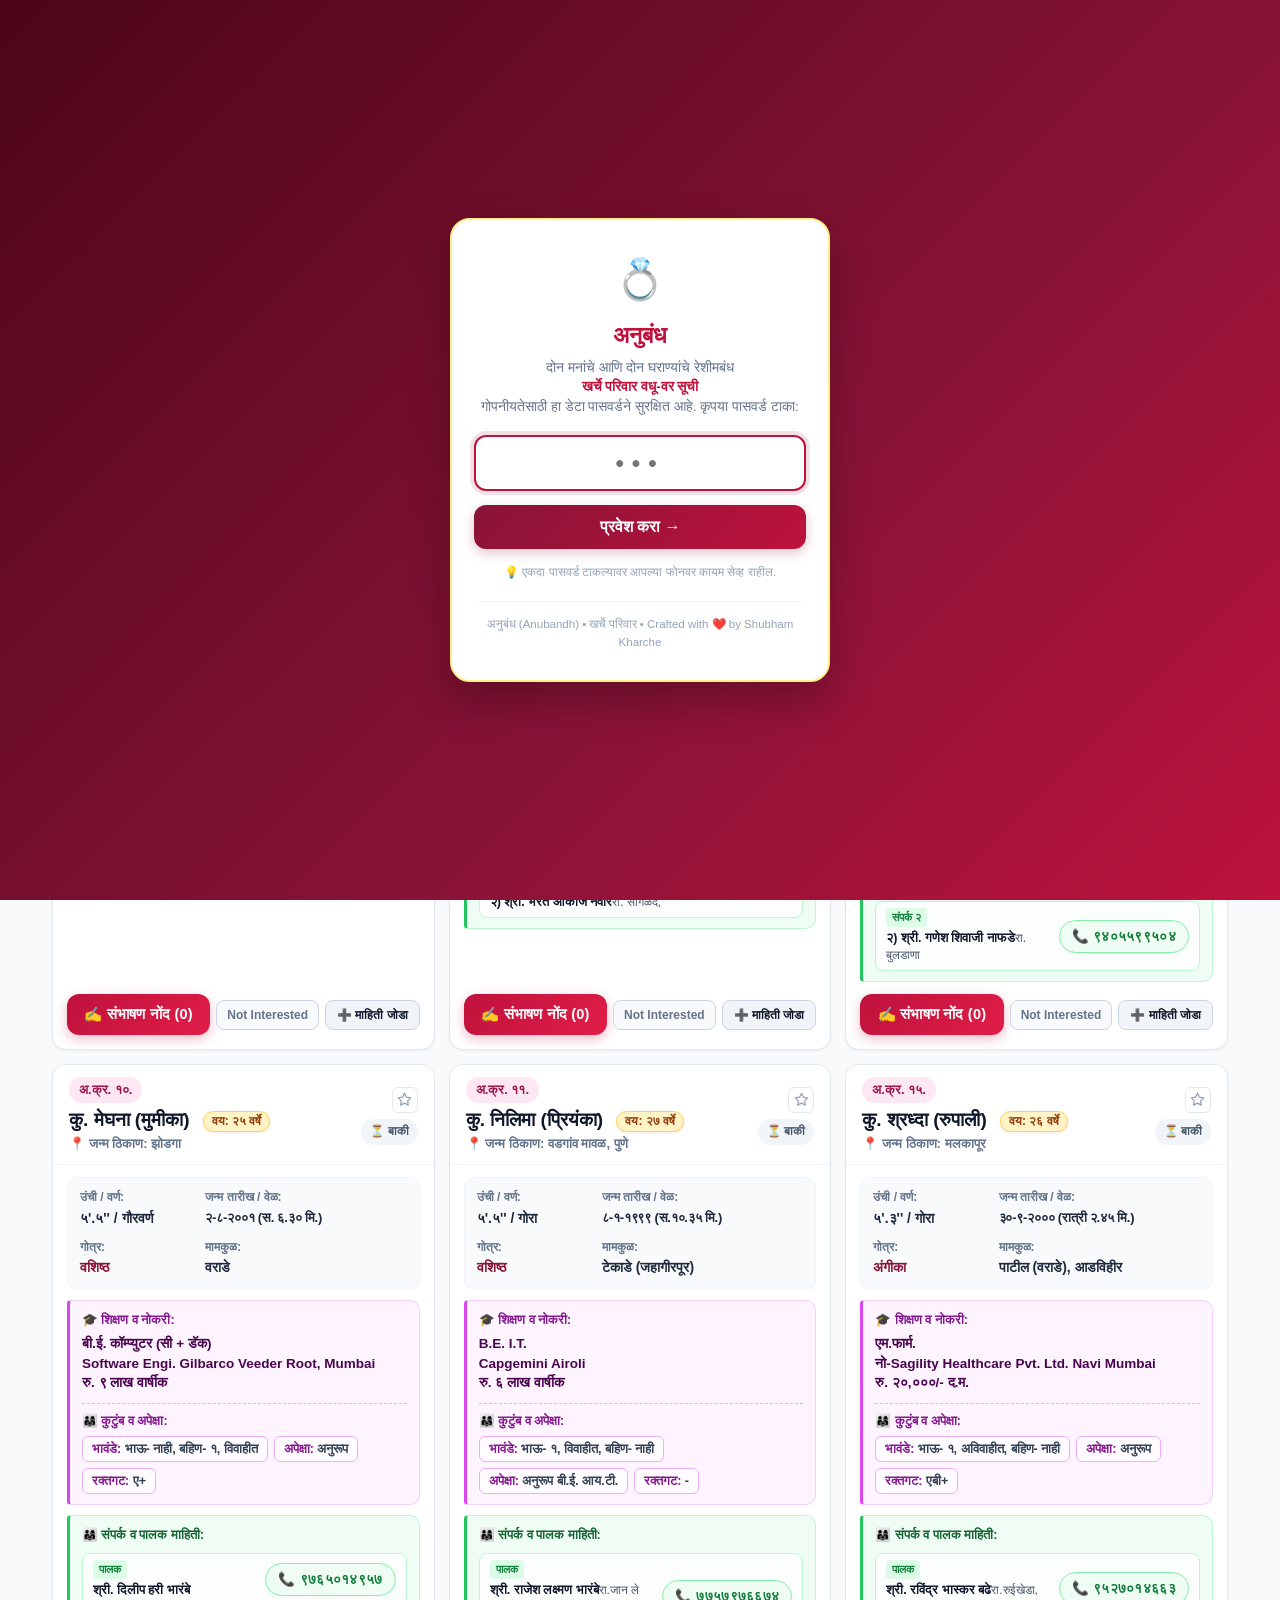
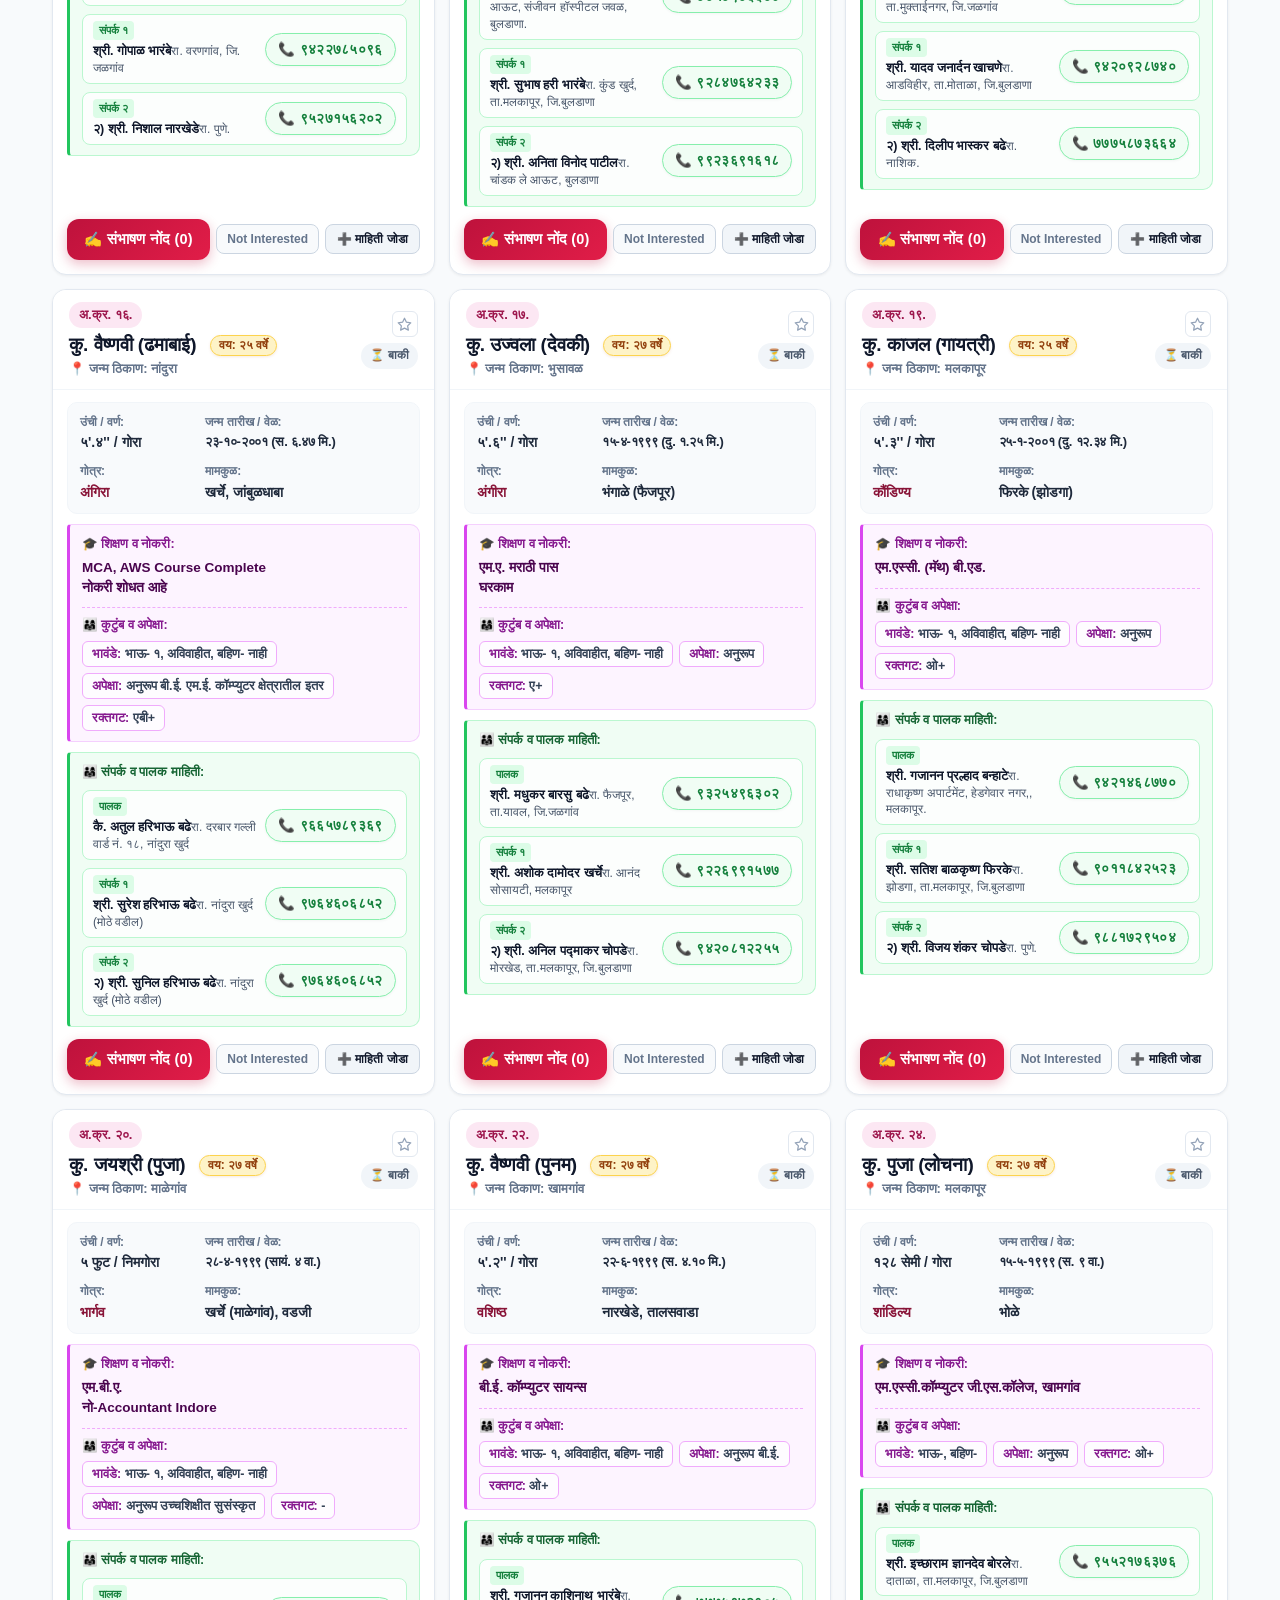
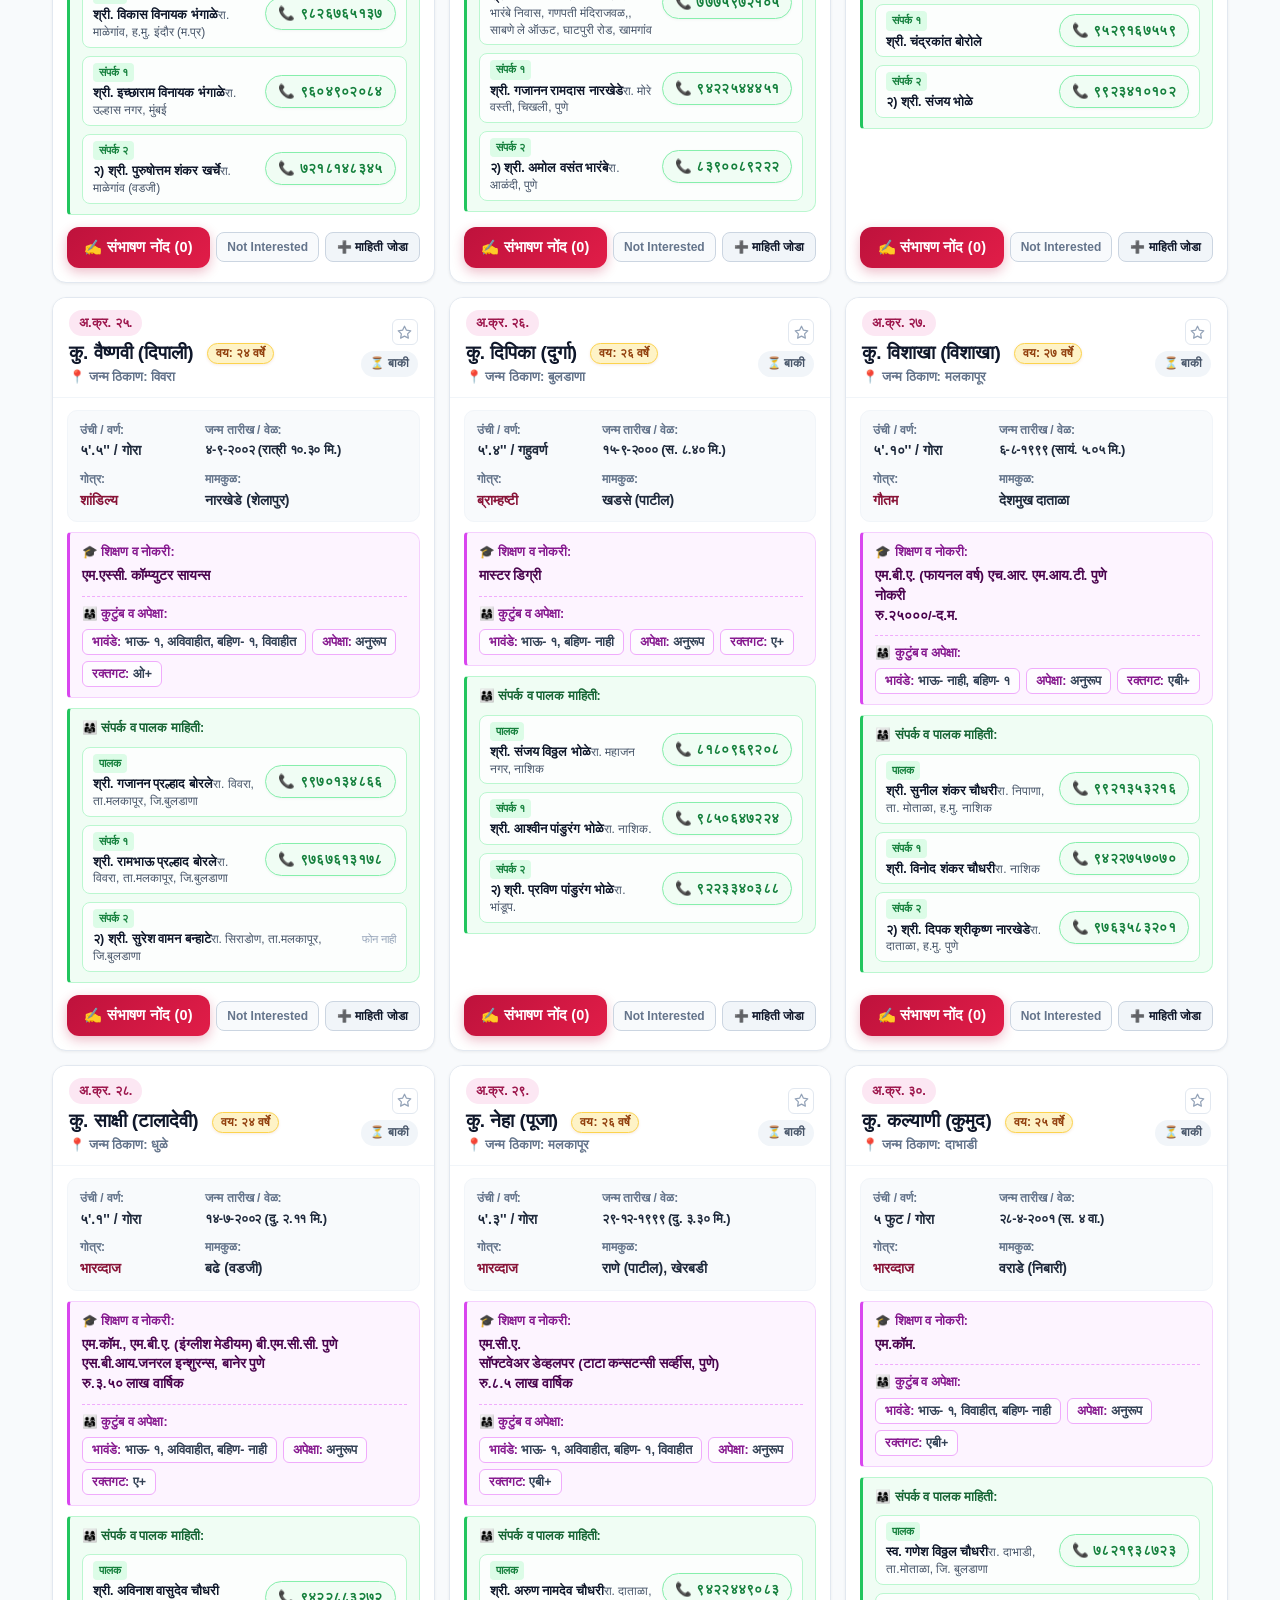
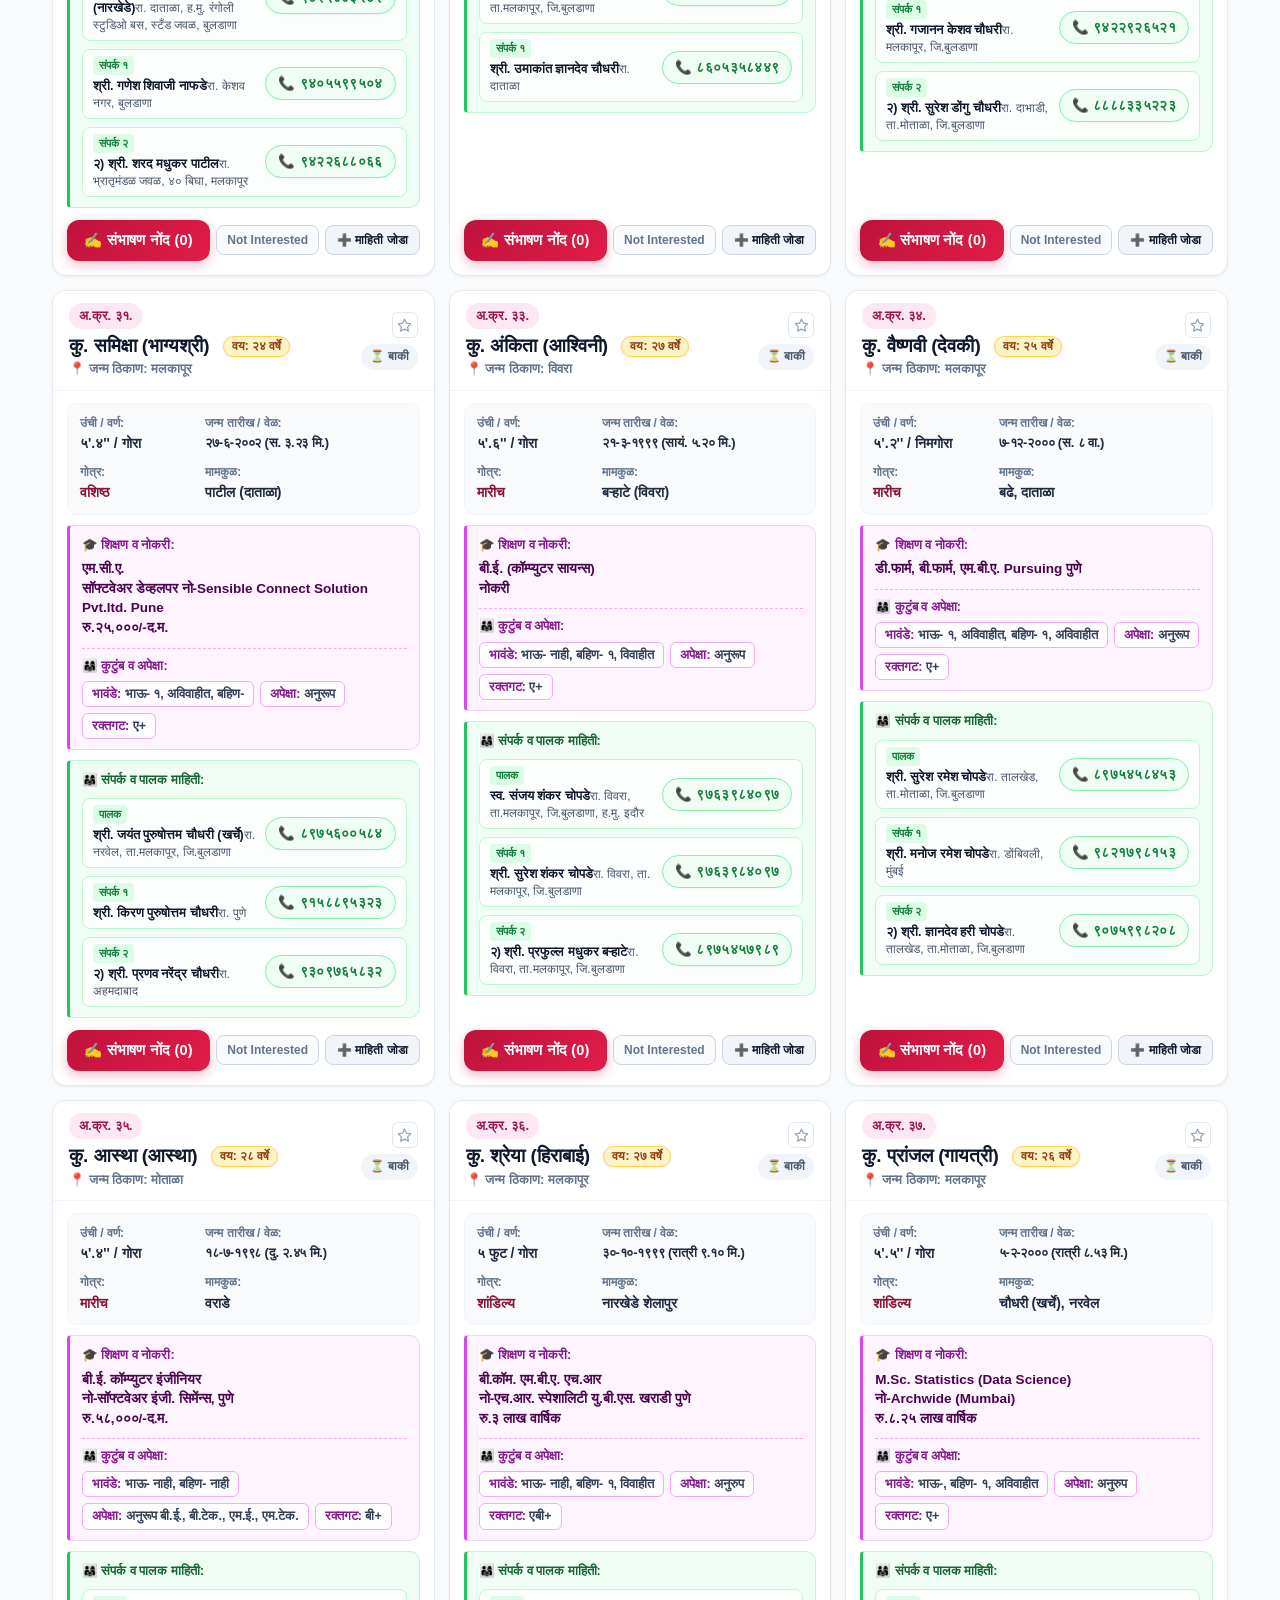
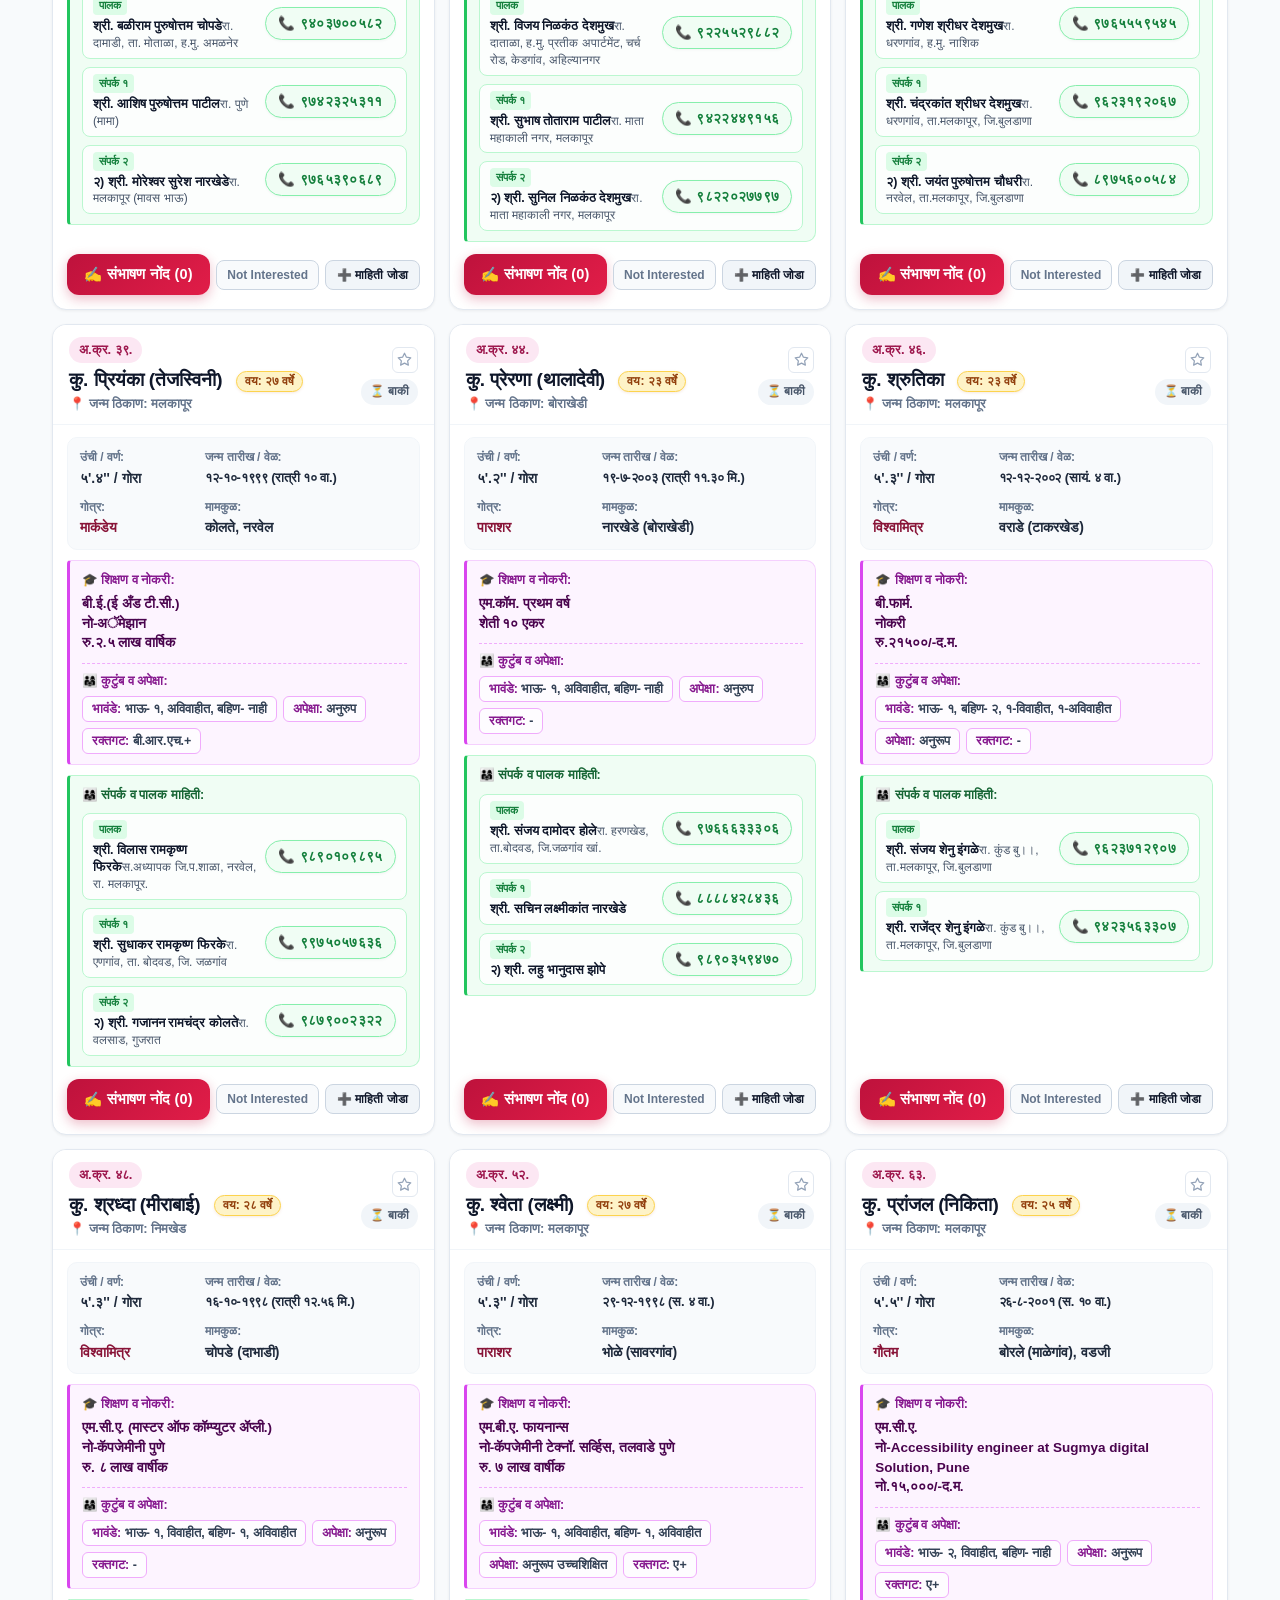
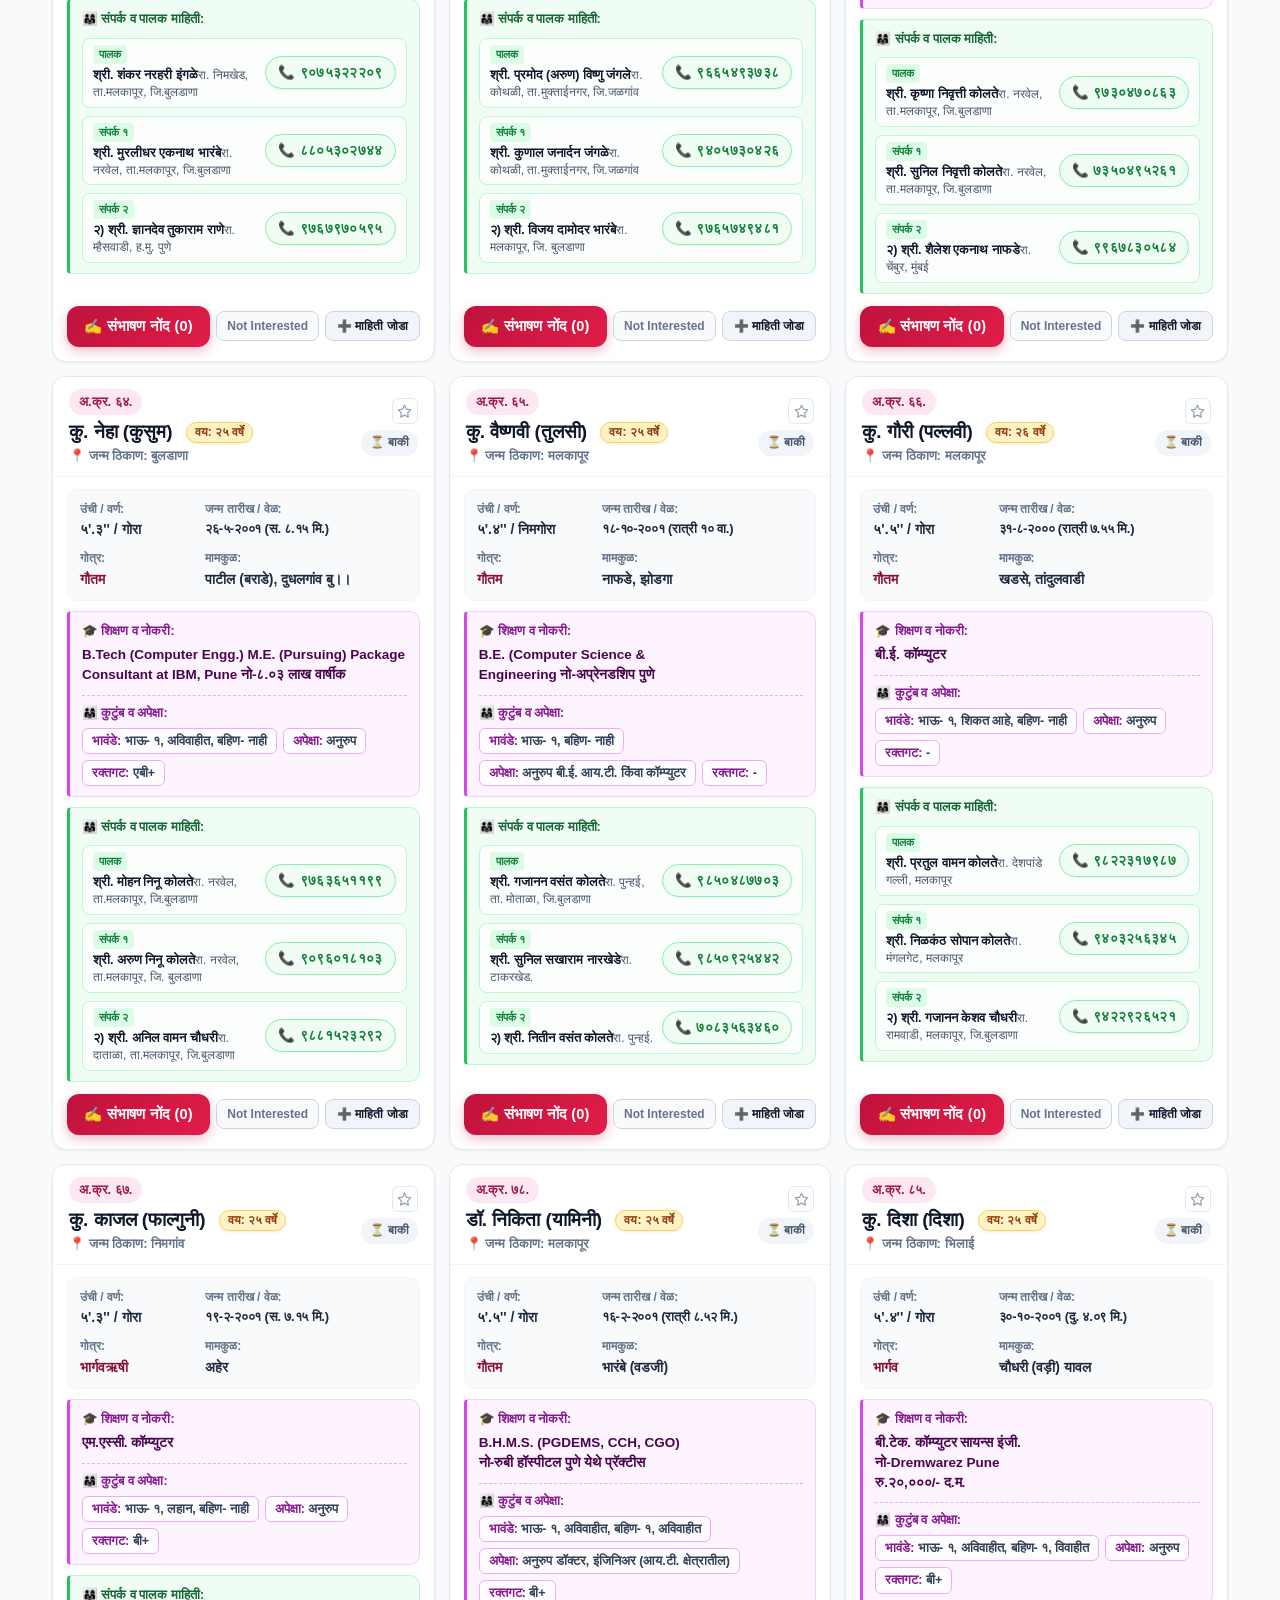
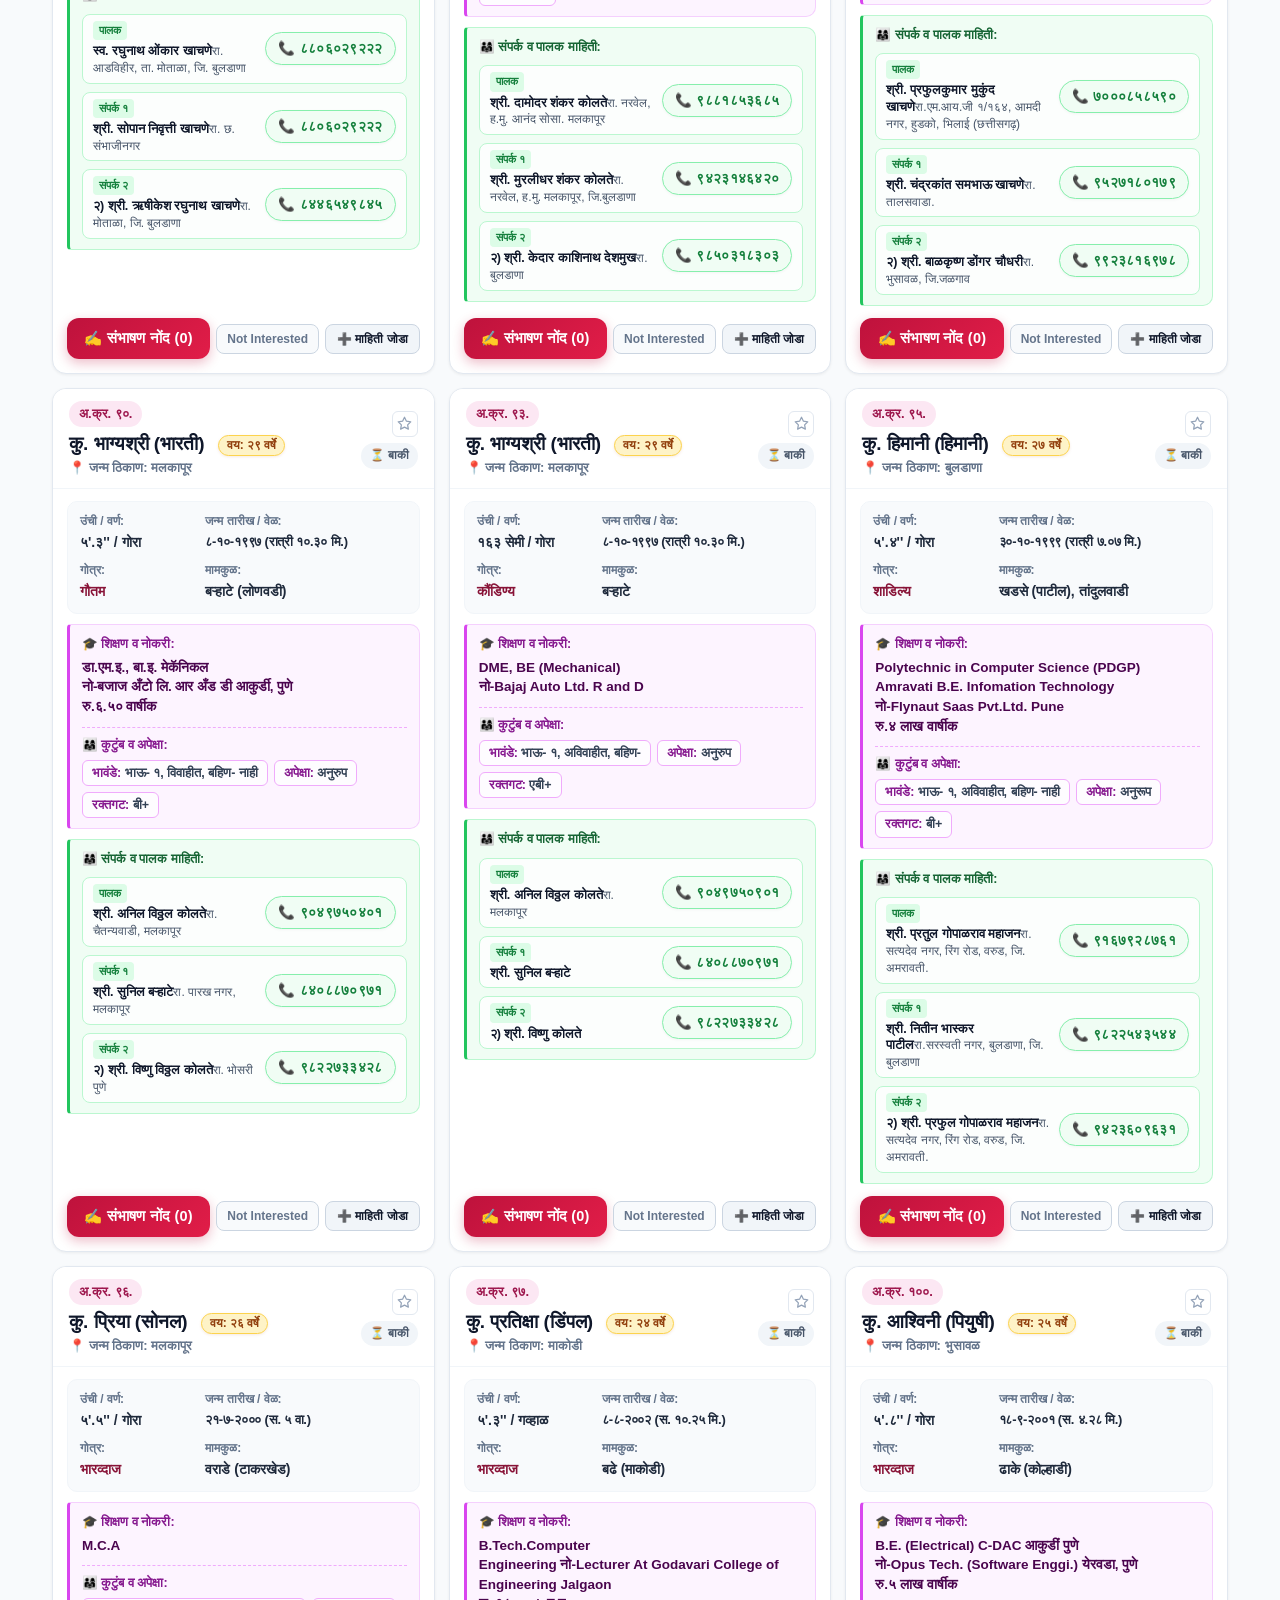
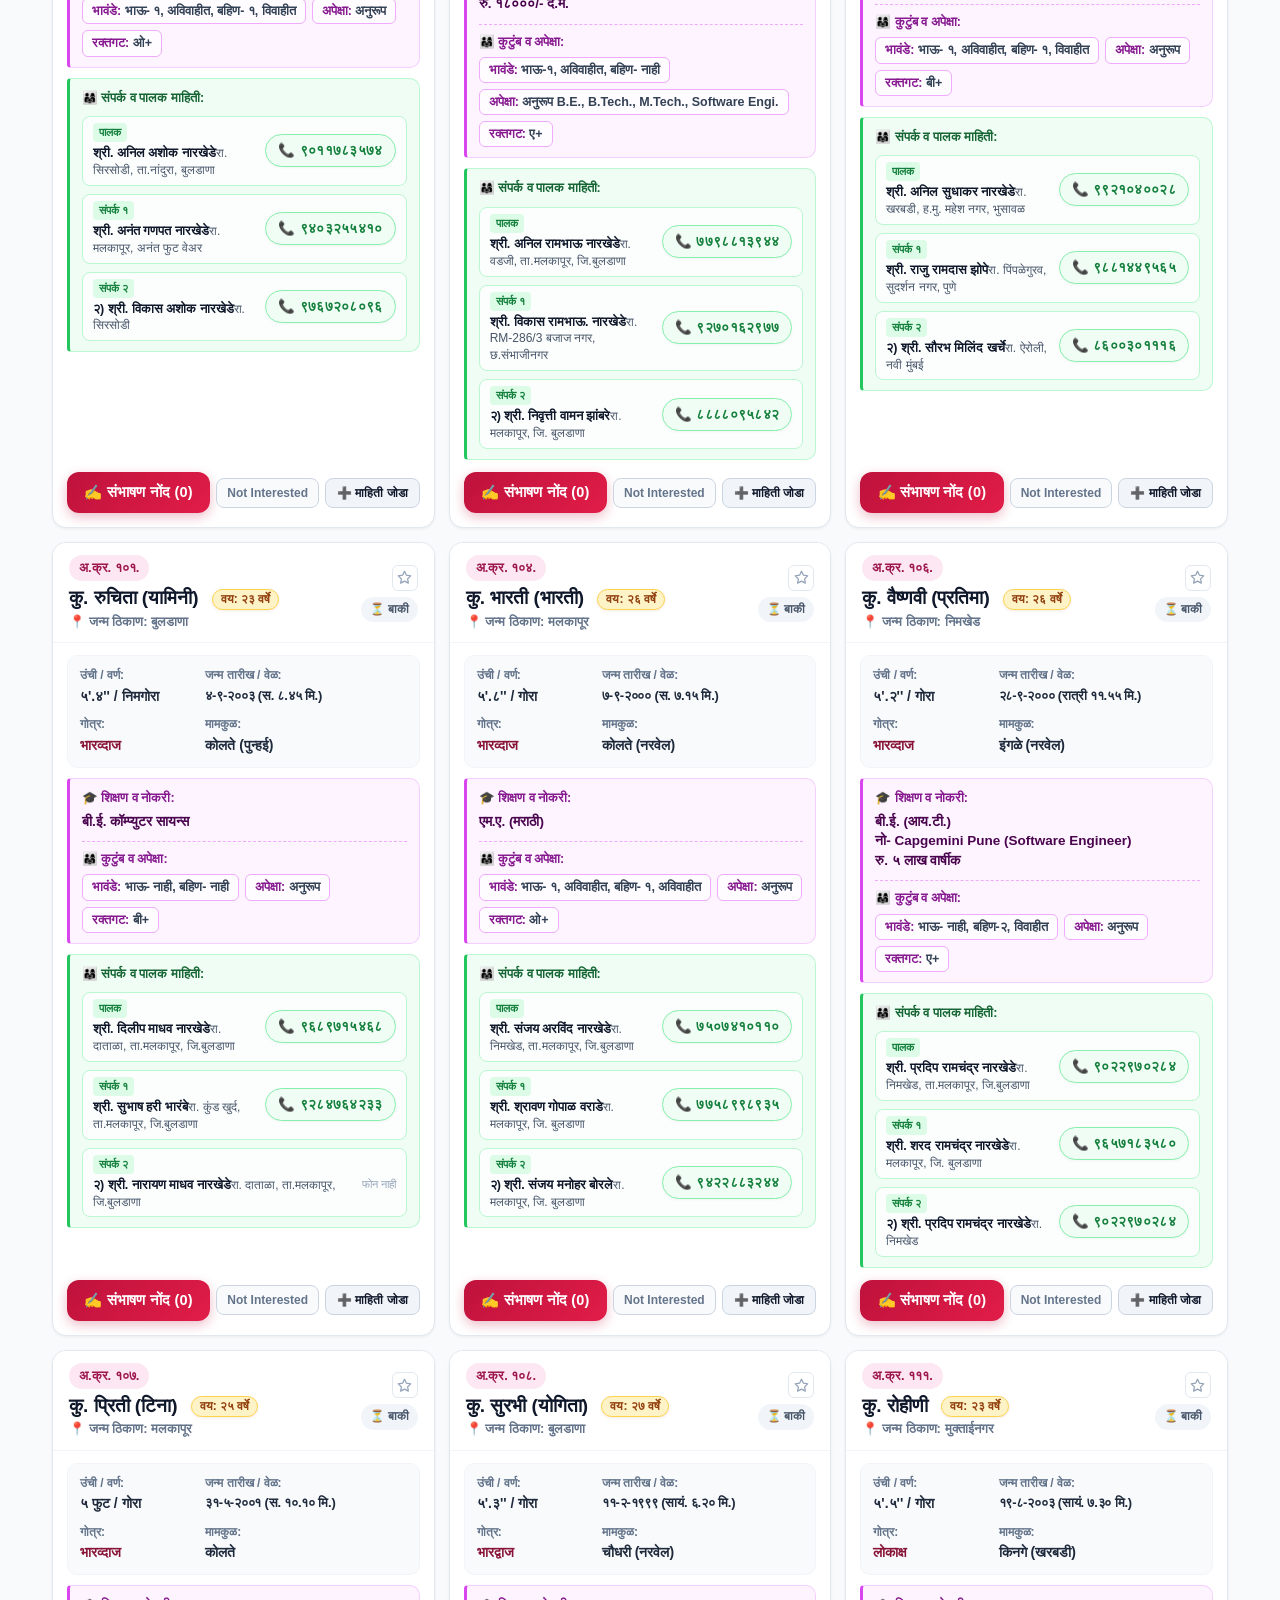
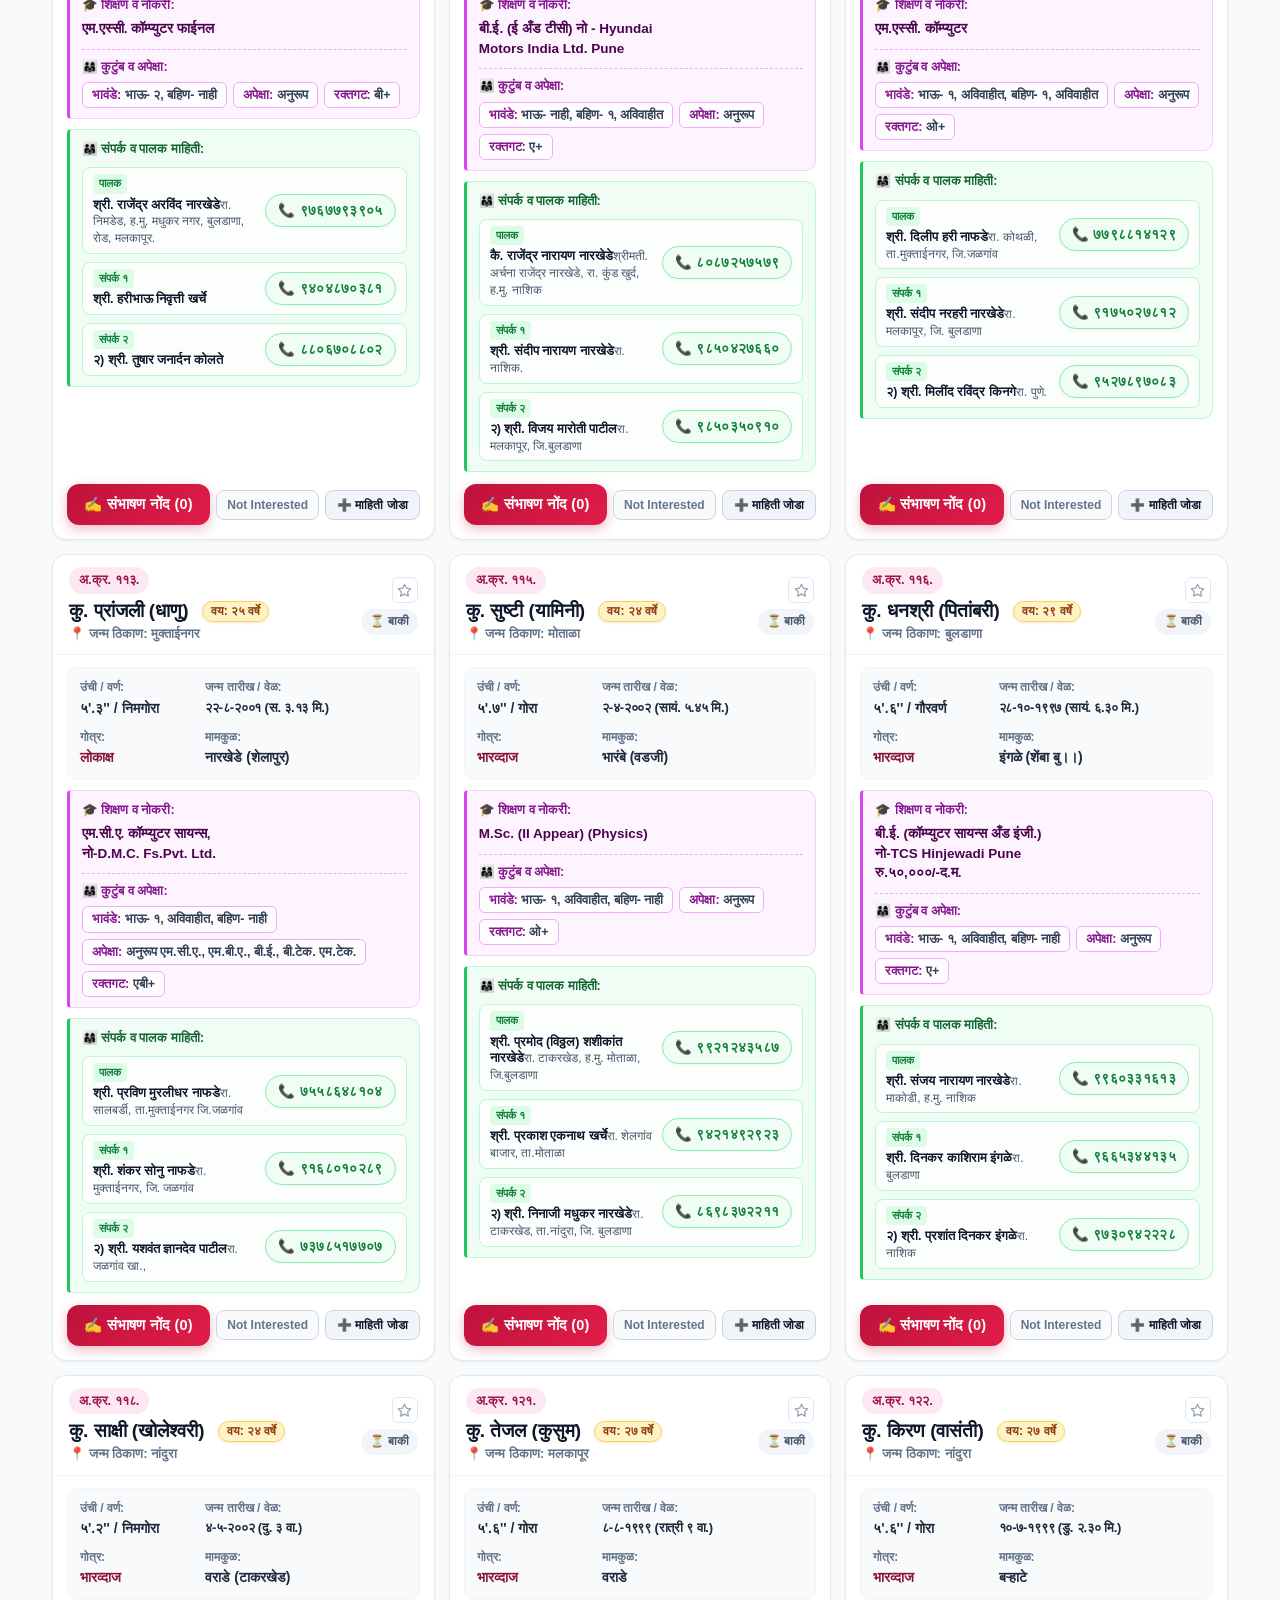
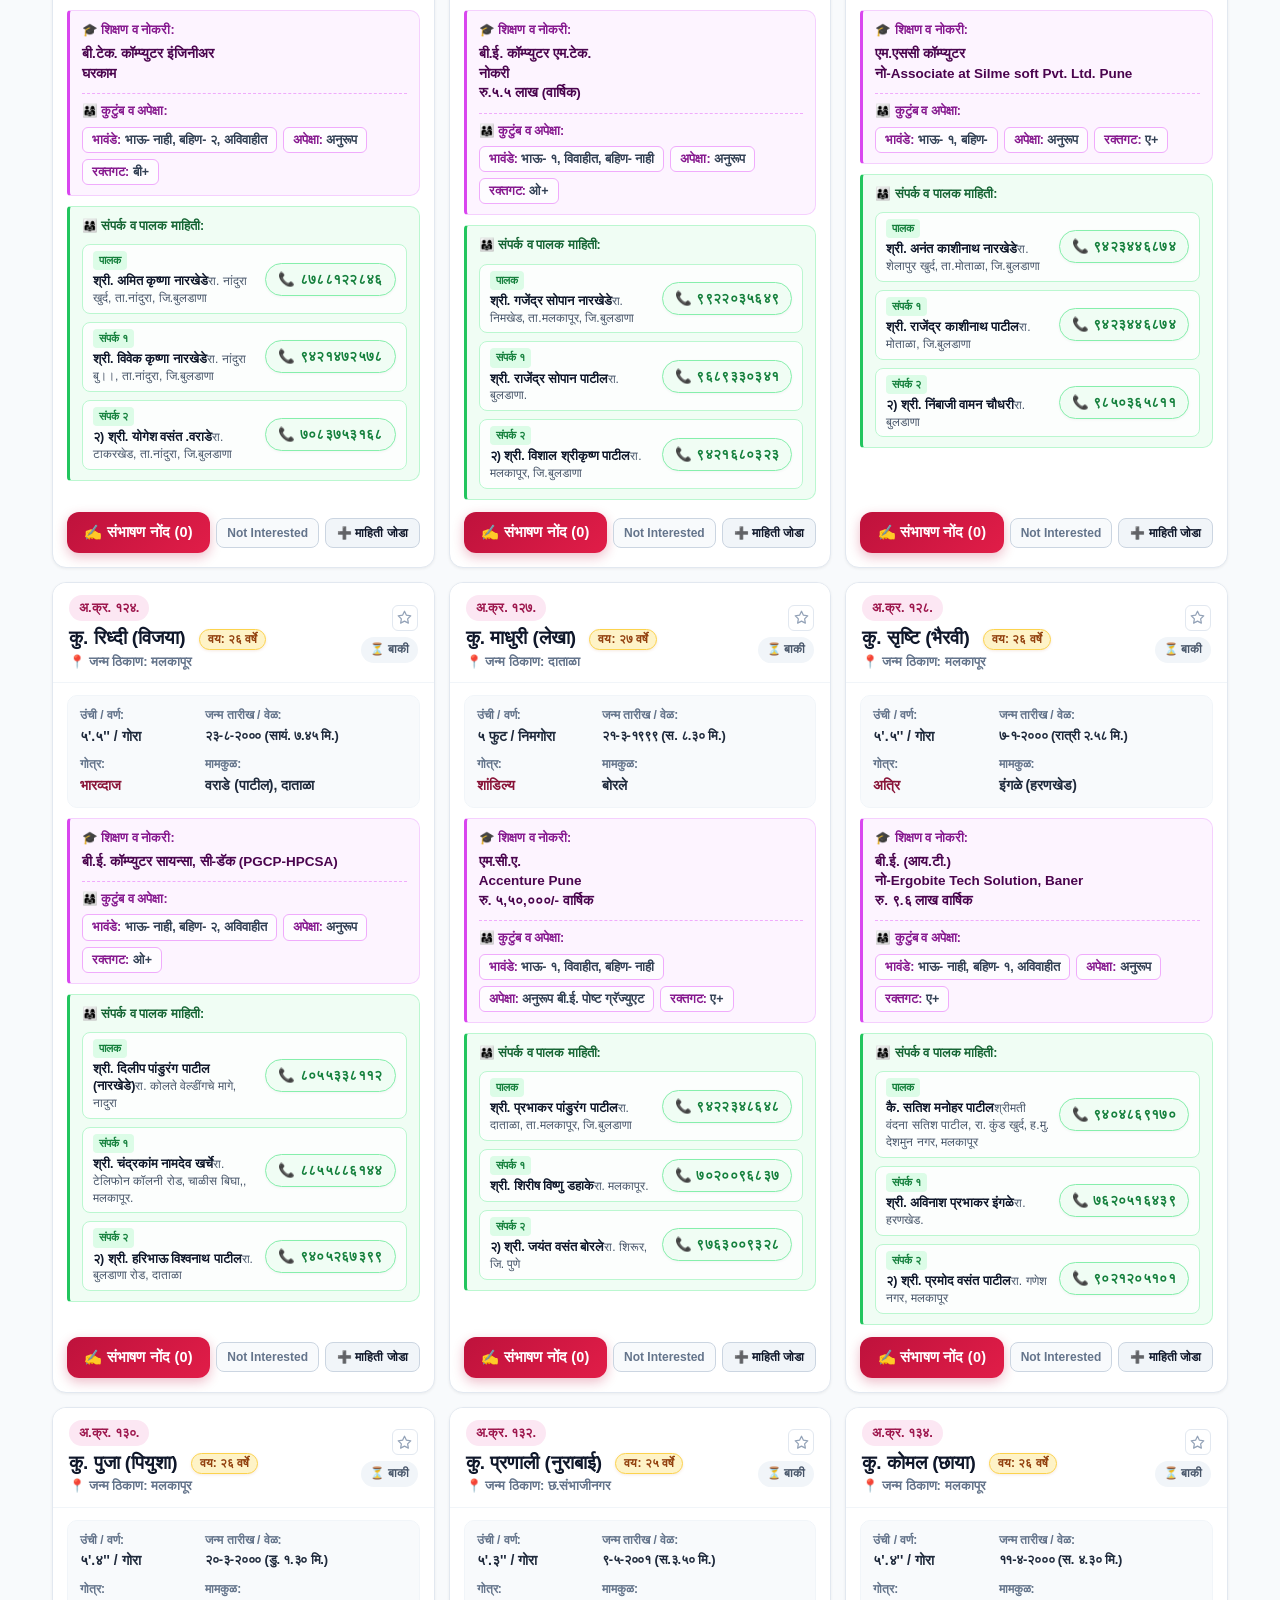
==== commit 68999ae4: "feat: complete modularization of auth-pwa.js and candidate-renderer.js" ====
--- a/index.html
+++ b/index.html
@@ -15,2316 +15,7 @@
   <link rel="icon" type="image/svg+xml" href="icon.svg"/>
   <link rel="prefetch" href="./biodata.html"/>
 
-  <style>
-    :root {
-      --primary: #be123c;
-      --primary-dark: #881337;
-      --primary-light: #fff1f2;
-      --accent: #d97706;
-      --wa-green: #16a34a;
-      --wa-dark: #15803d;
-      --call-blue: #0284c7;
-      --call-dark: #0369a1;
-      --bg: #f8fafc;
-      --card-bg: #ffffff;
-      --text: #0f172a;
-      --text-muted: #64748b;
-      --border: #e2e8f0;
-      --radius: 14px;
-      --radius-sm: 8px;
-      --shadow-sm: 0 1px 3px rgba(0, 0, 0, 0.06);
-      --shadow: 0 4px 10px rgba(0, 0, 0, 0.08);
-      --base-font-size: 15px;
-    }
-
-    /* Voice Recording Note Styles */
-    .voice-note-btn {
-      background: #ffffff;
-      border: 1.5px solid #cbd5e1;
-      color: #0f172a;
-      padding: 3px 10px;
-      border-radius: 999px;
-      font-size: 11.5px;
-      font-weight: 700;
-      cursor: pointer;
-      display: inline-flex;
-      align-items: center;
-      gap: 5px;
-      transition: all 0.2s ease;
-    }
-    .voice-note-btn:hover {
-      background: #f1f5f9;
-      border-color: #94a3b8;
-    }
-    .voice-note-btn.listening {
-      background: #fee2e2 !important;
-      border-color: #ef4444 !important;
-      color: #b91c1c !important;
-      animation: pulseMicGlow 1.2s infinite alternate ease-in-out;
-    }
-    @keyframes pulseMicGlow {
-      from { box-shadow: 0 0 0 0 rgba(239, 68, 68, 0.4); transform: scale(1); }
-      to { box-shadow: 0 0 0 6px rgba(239, 68, 68, 0); transform: scale(1.04); }
-    }
-    .voice-status-bar {
-      font-size: 11.5px;
-      color: #b91c1c;
-      font-weight: 700;
-      margin-top: 4px;
-      padding: 4px 8px;
-      border-radius: 6px;
-      background: #fef2f2;
-      border: 1px solid #fecaca;
-      display: flex;
-      align-items: center;
-      gap: 6px;
-    }
-
-    * { box-sizing: border-box; margin: 0; padding: 0; -webkit-tap-highlight-color: transparent; }
-
-    body {
-      font-family: -apple-system, BlinkMacSystemFont, "Segoe UI", Roboto, "Noto Sans Devanagari", "Mangal", sans-serif;
-      background-color: var(--bg);
-      color: var(--text);
-      line-height: 1.55;
-      padding-bottom: 45px;
-      font-size: 15px;
-      width: 100%;
-      overflow-x: hidden;
-    }
-
-    /* Clean Sticky Mobile Header */
-    .portal-header {
-      background: linear-gradient(135deg, #881337 0%, #be123c 60%, #e11d48 100%);
-      color: white;
-      padding: 13px 16px;
-      position: sticky;
-      top: 0;
-      z-index: 100;
-      box-shadow: 0 3px 12px rgba(190, 18, 60, 0.22);
-    }
-    .header-content {
-      max-width: 1200px;
-      margin: 0 auto;
-      display: flex;
-      justify-content: space-between;
-      align-items: center;
-      gap: 10px;
-    }
-    .header-brand {
-      display: flex;
-      align-items: center;
-      gap: 8px;
-    }
-    .portal-emblem {
-      font-size: 24px;
-      line-height: 1;
-    }
-    .header-title-box {
-      display: flex;
-      flex-direction: column;
-    }
-    .header-title {
-      font-size: 21px;
-      font-weight: 800;
-      line-height: 1.2;
-      display: flex;
-      align-items: center;
-      gap: 5px;
-    }
-    .header-title-en {
-      font-size: 13.5px;
-      opacity: 0.88;
-      font-weight: 500;
-    }
-    .header-tagline {
-      font-size: 11.5px;
-      opacity: 0.92;
-      margin-top: 1px;
-      white-space: nowrap;
-      overflow: hidden;
-      text-overflow: ellipsis;
-      max-width: 250px;
-    }
-
-    .header-actions {
-      display: flex;
-      align-items: center;
-      gap: 8px;
-    }
-    
-    .hbtn-install {
-      background: #fef08a;
-      color: #854d0e;
-      border: 1.5px solid #facc15;
-      padding: 7px 12px;
-      border-radius: 9px;
-      font-size: 13px;
-      font-weight: 800;
-      cursor: pointer;
-      display: inline-flex;
-      align-items: center;
-      gap: 5px;
-      box-shadow: 0 2px 8px rgba(0,0,0,0.15);
-      white-space: nowrap;
-      animation: pulseInstall 2.2s infinite;
-    }
-    @keyframes pulseInstall {
-      0%, 100% { transform: scale(1); }
-      50% { transform: scale(1.04); }
-    }
-    .hbtn-install:active {
-      transform: scale(0.96);
-    }
-  
-    .hbtn-quick {
-      background: #fef08a;
-      color: #854d0e;
-      border: none;
-      padding: 7px 12px;
-      border-radius: 9px;
-      font-size: 13px;
-      font-weight: 700;
-      cursor: pointer;
-      display: inline-flex;
-      align-items: center;
-      gap: 4px;
-      white-space: nowrap;
-      box-shadow: 0 1px 4px rgba(0,0,0,0.12);
-    }
-    .hbtn-menu {
-      background: rgba(255, 255, 255, 0.2);
-      border: 1px solid rgba(255, 255, 255, 0.35);
-      color: white;
-      padding: 7px 12px;
-      border-radius: 9px;
-      font-size: 14px;
-      font-weight: 700;
-      cursor: pointer;
-      display: inline-flex;
-      align-items: center;
-      gap: 5px;
-    }
-
-    /* Container */
-    .app-container {
-      width: 100%;
-      max-width: 1200px;
-      margin: 10px auto 0;
-      padding: 0 12px;
-    }
-
-    /* Status Filter Pills Bar (Thumb Scrollable) */
-    .quick-status-scroll {
-      display: flex;
-      gap: 8px;
-      overflow-x: auto;
-      padding: 4px 2px 10px;
-      scrollbar-width: none;
-      -ms-overflow-style: none;
-    }
-    .quick-status-scroll::-webkit-scrollbar { display: none; }
-    .status-pill {
-      background: white;
-      border: 1.5px solid var(--border);
-      color: #334155;
-      padding: 7px 13px;
-      border-radius: 999px;
-      font-size: 13px;
-      font-weight: 700;
-      white-space: nowrap;
-      cursor: pointer;
-      display: inline-flex;
-      align-items: center;
-      gap: 5px;
-      flex-shrink: 0;
-      box-shadow: var(--shadow-sm);
-    }
-    .status-pill.active {
-      background: var(--primary);
-      color: white;
-      border-color: var(--primary);
-      box-shadow: 0 2px 8px rgba(190, 18, 60, 0.25);
-    }
-    .pill-count {
-      background: rgba(0, 0, 0, 0.08);
-      padding: 1px 7px;
-      border-radius: 999px;
-      font-size: 11.5px;
-    }
-    .status-pill.active .pill-count {
-      background: rgba(255, 255, 255, 0.28);
-      color: white;
-    }
-
-    /* Full Width Search Row */
-    .search-row {
-      display: flex;
-      gap: 8px;
-      align-items: center;
-      margin-bottom: 12px;
-      width: 100%;
-    }
-    .search-wrap {
-      flex: 1;
-      position: relative;
-      display: flex;
-      align-items: center;
-    }
-    .search-icon {
-      position: absolute;
-      left: 13px;
-      font-size: 16px;
-      color: var(--text-muted);
-      pointer-events: none;
-    }
-    .search-input {
-      width: 100%;
-      height: 42px;
-      padding: 8px 36px 8px 38px;
-      border-radius: 10px;
-      border: 1.5px solid var(--border);
-      font-size: 14.5px;
-      outline: none;
-      background: white;
-    }
-    .search-input:focus {
-      border-color: var(--primary);
-      box-shadow: 0 0 0 3px rgba(190, 18, 60, 0.1);
-    }
-    .search-clear-btn {
-      position: absolute;
-      right: 11px;
-      background: #e2e8f0;
-      border: none;
-      width: 22px;
-      height: 22px;
-      border-radius: 50%;
-      font-size: 13px;
-      cursor: pointer;
-      display: none;
-      align-items: center;
-      justify-content: center;
-      color: #475569;
-    }
-    .view-switch {
-      display: inline-flex;
-      background: #f1f5f9;
-      padding: 3px;
-      border-radius: 9px;
-      border: 1px solid var(--border);
-      height: 42px;
-      align-items: center;
-    }
-    .view-btn {
-      padding: 6px 11px;
-      font-size: 13px;
-      font-weight: 700;
-      border: none;
-      background: transparent;
-      border-radius: 7px;
-      cursor: pointer;
-      color: var(--text-muted);
-    }
-    .view-btn.active {
-      background: white;
-      color: var(--primary);
-      box-shadow: 0 1px 3px rgba(0,0,0,0.08);
-    }
-
-    /* Main Navigation Tabs: Shortlist vs All List */
-    .main-nav-tabs {
-      display: flex;
-      gap: 8px;
-      margin-bottom: 12px;
-      background: #f1f5f9;
-      padding: 5px;
-      border-radius: 12px;
-      border: 1px solid #e2e8f0;
-    }
-    .main-nav-tab {
-      flex: 1;
-      display: flex;
-      align-items: center;
-      justify-content: center;
-      gap: 7px;
-      padding: 9px 12px;
-      border-radius: 8px;
-      border: none;
-      background: transparent;
-      color: #64748b;
-      font-size: 13.5px;
-      font-weight: 700;
-      cursor: pointer;
-      transition: all 0.18s cubic-bezier(0.4, 0, 0.2, 1);
-      touch-action: manipulation;
-      user-select: none;
-    }
-    .main-nav-tab:hover {
-      color: #0f172a;
-      background: rgba(255, 255, 255, 0.6);
-    }
-    .main-nav-tab.active {
-      background: white;
-      color: var(--primary);
-      box-shadow: 0 2px 6px rgba(0, 0, 0, 0.08);
-      font-weight: 800;
-    }
-    .main-nav-tab .tab-icon {
-      font-size: 16px;
-      line-height: 1;
-    }
-    .main-nav-tab .tab-badge {
-      background: #e2e8f0;
-      color: #475569;
-      font-size: 11.5px;
-      font-weight: 800;
-      padding: 2px 7px;
-      border-radius: 999px;
-      line-height: 1.2;
-    }
-    .main-nav-tab.active .tab-badge {
-      background: #fef3c7;
-      color: #b45309;
-    }
-    #tabShortlisted.active .tab-badge {
-      background: #fef08a;
-      color: #854d0e;
-    }
-
-    /* Shortlist Star Toggle Button */
-    .btn-shortlist-star {
-      background: #ffffff;
-      border: 1px solid #e2e8f0;
-      border-radius: 6px;
-      width: 26px;
-      height: 26px;
-      display: inline-flex;
-      align-items: center;
-      justify-content: center;
-      cursor: pointer;
-      color: #94a3b8;
-      transition: all 0.15s ease;
-      touch-action: manipulation;
-      user-select: none;
-      -webkit-tap-highlight-color: transparent;
-      padding: 0;
-      flex-shrink: 0;
-    }
-    .btn-shortlist-star:hover {
-      border-color: #f59e0b;
-      background: #fffbeb;
-    }
-    .btn-shortlist-star.active {
-      background: #fffbeb;
-      border-color: #fde68a;
-      box-shadow: 0 1px 3px rgba(245, 158, 11, 0.15);
-    }
-    .btn-shortlist-star:active {
-      transform: scale(0.92);
-    }
-
-    /* Shortlist Badge */
-    .shortlist-badge {
-      display: inline-flex;
-      align-items: center;
-      gap: 3px;
-      font-size: 10.5px;
-      font-weight: 800;
-      color: #b45309;
-      background: #fef3c7;
-      border: 1px solid #fde68a;
-      padding: 1px 6px;
-      border-radius: 4px;
-    }
-
-    /* Highlight card border when shortlisted */
-    .profile-card.is-shortlisted {
-      border-color: #fcd34d !important;
-      background: linear-gradient(180deg, #fffdf8 0%, #ffffff 100%);
-      box-shadow: 0 4px 16px rgba(245, 158, 11, 0.08);
-    }
-
-    /* Spacious Responsive Cards Grid */
-    .candidates-grid {
-      display: grid;
-      grid-template-columns: repeat(auto-fill, minmax(370px, 1fr));
-      gap: 14px;
-      width: 100%;
-    }
-    .profile-card {
-      background: var(--card-bg);
-      border-radius: var(--radius);
-      border: 1px solid var(--border);
-      box-shadow: var(--shadow-sm);
-      display: flex;
-      flex-direction: column;
-      position: relative;
-      width: 100%;
-      overflow: hidden;
-      transition: transform 0.15s ease, box-shadow 0.15s ease;
-    }
-    .profile-card:hover {
-      box-shadow: var(--shadow);
-    }
-
-    /* Card Top */
-    .card-top {
-      padding: 12px 16px 10px;
-      border-bottom: 1px solid #f1f5f9;
-      display: flex;
-      justify-content: space-between;
-      align-items: center;
-      gap: 8px;
-      background: #fff;
-    }
-    .cand-head-left {
-      display: flex;
-      align-items: baseline;
-      gap: 8px;
-      flex-wrap: wrap;
-    }
-    .cand-sr-badge {
-      font-size: 12px;
-      font-weight: 800;
-      color: var(--primary);
-      background: var(--primary-light);
-      padding: 2px 7px;
-      border-radius: 5px;
-    }
-    .cand-name {
-      font-size: 18px;
-      font-weight: 800;
-      color: #0f172a;
-      line-height: 1.25;
-    }
-    .cand-head-right {
-      display: flex;
-      align-items: center;
-      gap: 8px;
-      flex-shrink: 0;
-    }
-    .cand-village-pill {
-      font-size: 12.5px;
-      color: #334155;
-      background: #f1f5f9;
-      padding: 3px 8px;
-      border-radius: 6px;
-      font-weight: 600;
-      white-space: nowrap;
-    }
-    .status-badge {
-      padding: 4px 9px;
-      border-radius: 9999px;
-      font-size: 11.5px;
-      font-weight: 700;
-      display: inline-flex;
-      align-items: center;
-      gap: 4px;
-      white-space: nowrap;
-      flex-shrink: 0;
-    }
-    .status-pending { background: #f1f5f9; color: #475569; }
-    .status-contacted { background: #e0f2fe; color: #0369a1; }
-    .status-interested { background: #dcfce7; color: #15803d; }
-    .status-not_interested { background: #fee2e2; color: #b91c1c; }
-    .status-followup { background: #fef3c7; color: #b45309; }
-    .status-matched { background: #f3e8ff; color: #7e22ce; }
-
-    /* Card Header & Badges */
-    .cand-sr-badge {
-      background: #fce7f3;
-      color: #9d174d;
-      font-weight: 800;
-      font-size: 13px;
-      padding: 3px 10px;
-      border-radius: 999px;
-      display: inline-block;
-      margin-bottom: 3px;
-    }
-    .cand-name {
-      font-size: 19px;
-      font-weight: 800;
-      color: #0f172a;
-      line-height: 1.25;
-      margin: 2px 0;
-    }
-    .cand-village {
-      font-size: 13px;
-      color: var(--text-muted);
-      font-weight: 600;
-    }
-
-    .card-body {
-      padding: 12px 14px;
-      display: flex;
-      flex-direction: column;
-      gap: 10px;
-      flex: 1;
-    }
-
-    /* Top Specs Grid */
-    .detail-grid {
-      display: grid;
-      grid-template-columns: minmax(95px, 0.72fr) minmax(190px, 1.28fr);
-      gap: 8px 12px;
-      background: #f8fafc;
-      padding: 10px 12px;
-      border-radius: 10px;
-      border: 1px solid #f1f5f9;
-    }
-    .detail-item {
-      display: flex;
-      flex-direction: column;
-      gap: 1px;
-      min-width: 0;
-    }
-    .detail-lbl {
-      font-size: 12px;
-      color: var(--text-muted);
-      font-weight: 600;
-    }
-    .detail-val {
-      font-size: 14px;
-      font-weight: 700;
-      color: #1e293b;
-    }
-    .detail-dob-val {
-      font-size: 13px;
-      white-space: nowrap;
-      letter-spacing: -0.2px;
-    }
-
-    /* Purple Box: Dedicated Two-Row Layout (Row 1: Education & Career, Row 2: Family & Expectations) */
-    .edu-box {
-      background: #fdf4ff;
-      border: 1px solid #f5d0fe;
-      border-left: 3.5px solid #d946ef;
-      border-radius: 4px 10px 10px 4px;
-      padding: 10px 12px;
-      font-size: 13px;
-      line-height: 1.45;
-      color: #701a75;
-      display: flex;
-      flex-direction: column;
-      gap: 8px;
-    }
-    .edu-row {
-      display: flex;
-      flex-direction: column;
-      gap: 3px;
-    }
-    .fam-exp-row {
-      display: flex;
-      flex-direction: column;
-      gap: 4px;
-      border-top: 1px dashed #f0abfc;
-      padding-top: 8px;
-      margin-top: 2px;
-    }
-    .edu-header-title {
-      font-size: 12.5px;
-      font-weight: 800;
-      color: #86198f;
-      display: flex;
-      align-items: center;
-      gap: 4px;
-      margin-bottom: 2px;
-    }
-    .edu-text-body {
-      white-space: pre-line;
-      color: #4a044e;
-      font-size: 13.5px;
-      line-height: 1.45;
-      font-weight: 600;
-    }
-    .fam-exp-content {
-      display: flex;
-      flex-wrap: wrap;
-      gap: 6px;
-      align-items: center;
-    }
-    .fam-chip {
-      background: rgba(255, 255, 255, 0.75);
-      border: 1px solid #f0abfc;
-      padding: 3px 9px;
-      border-radius: 6px;
-      font-size: 12.5px;
-      color: #334155;
-      font-weight: 600;
-    }
-    .fam-chip strong {
-      color: #86198f;
-    }
-
-    /* Green Box: Table Format utilizing Red Box 2 */
-    .contact-box {
-      background: #f0fdf4;
-      border: 1px solid #bbf7d0;
-      border-left: 3.5px solid #22c55e;
-      border-radius: 4px 10px 10px 4px;
-      padding: 10px 12px;
-      display: flex;
-      flex-direction: column;
-      gap: 8px;
-    }
-    .contact-header-title {
-      font-size: 12.5px;
-      font-weight: 800;
-      color: #166534;
-      display: flex;
-      align-items: center;
-      gap: 4px;
-    }
-    .contact-table {
-      display: flex;
-      flex-direction: column;
-      gap: 8px;
-    }
-    .contact-table-row {
-      display: flex;
-      align-items: center;
-      justify-content: space-between;
-      gap: 8px;
-      background: rgba(255, 255, 255, 0.8);
-      border: 1px solid #bbf7d0;
-      border-radius: 8px;
-      padding: 6px 10px;
-    }
-    .contact-row-left {
-      flex: 1;
-      min-width: 0;
-      display: flex;
-      flex-direction: column;
-      gap: 1px;
-    }
-    .contact-role-badge {
-      display: inline-block;
-      align-self: flex-start;
-      font-size: 11px;
-      font-weight: 800;
-      color: #15803d;
-      background: #dcfce7;
-      padding: 1px 6px;
-      border-radius: 4px;
-      margin-bottom: 2px;
-    }
-    .contact-name-info {
-      font-size: 12.5px;
-      color: #1e293b;
-      line-height: 1.35;
-      word-break: break-word;
-    }
-    .contact-person-name {
-      font-weight: 700;
-      color: #0f172a;
-      line-height: 1.35;
-      margin-bottom: 2px;
-    }
-    .contact-person-addr {
-      font-size: 12px;
-      color: #475569;
-      font-weight: 500;
-      line-height: 1.35;
-    }
-    .contact-row-right {
-      flex-shrink: 0;
-    }
-
-    /* Old Beloved Phone Chip Group (Dial Call on Number + WhatsApp icon button) */
-    .phone-chip-group {
-      display: inline-flex;
-      align-items: center;
-      background: white;
-      border: 1.5px solid #86efac;
-      border-radius: 8px;
-      overflow: hidden;
-      box-shadow: 0 1px 3px rgba(0, 0, 0, 0.05);
-    }
-    .phone-chip {
-      padding: 6px 9px;
-      font-size: 13px;
-      font-weight: 800;
-      color: #15803d;
-      text-decoration: none;
-      background: white;
-      letter-spacing: 0.2px;
-      white-space: nowrap;
-    }
-    .phone-chip:active {
-      background: #f0fdf4;
-    }
-    .phone-chip-wa {
-      background: #25d366;
-      color: white;
-      border: none;
-      border-left: 1px solid #86efac;
-      padding: 6px 8px;
-      font-size: 12.5px;
-      cursor: pointer;
-      display: inline-flex;
-      align-items: center;
-      justify-content: center;
-      transition: background 0.15s ease;
-    }
-    .phone-chip-wa:active {
-      background: #128c7e;
-    }
-    
-    .last-log-box {
-      background: #fffbeb;
-      border: 1px solid #fef3c7;
-      border-left: 3.5px solid #d97706;
-      border-radius: 6px;
-      padding: 7px 10px;
-    }
-    .last-log-title {
-      font-size: 11.5px;
-      font-weight: 700;
-      color: #b45309;
-      display: flex;
-      justify-content: space-between;
-      margin-bottom: 2px;
-    }
-
-    /* Card Footer Action Button */
-    .card-footer {
-      padding: 0 14px 14px;
-    }
-    
-    .btn-track, .btn-log-action {
-      width: 100%;
-      background: linear-gradient(135deg, #be123c 0%, #e11d48 100%);
-      color: #ffffff;
-      border: none;
-      padding: 12px 16px;
-      border-radius: 12px;
-      font-size: 14.5px;
-      font-weight: 800;
-      cursor: pointer;
-      display: flex;
-      align-items: center;
-      justify-content: center;
-      gap: 8px;
-      box-shadow: 0 4px 12px rgba(190, 18, 60, 0.28);
-      letter-spacing: 0.2px;
-      transition: all 0.15s ease;
-      text-decoration: none;
-    }
-    .btn-track:hover, .btn-log-action:hover {
-      background: linear-gradient(135deg, #9f1239 0%, #be123c 100%);
-      box-shadow: 0 6px 16px rgba(190, 18, 60, 0.38);
-    }
-    .btn-track:active, .btn-log-action:active {
-      transform: scale(0.98);
-      box-shadow: 0 2px 6px rgba(190, 18, 60, 0.2);
-    }
-
-    /* Quick Key Suggestion Chips for Additional Details Modal */
-    .quick-key-chip {
-      background: #f1f5f9;
-      border: 1px solid #cbd5e1;
-      color: #334155;
-      padding: 5px 10px;
-      border-radius: 999px;
-      font-size: 11.5px;
-      font-weight: 700;
-      cursor: pointer;
-      transition: all 0.15s ease;
-      white-space: nowrap;
-    }
-    .quick-key-chip:hover, .quick-key-chip:active {
-      background: #e0f2fe;
-      border-color: #38bdf8;
-      color: #0284c7;
-      transform: scale(0.96);
-    }
-  
-
-    /* Table View */
-    .table-container {
-      background: var(--card-bg);
-      border-radius: var(--radius);
-      border: 1px solid var(--border);
-      overflow-x: auto;
-      width: 100%;
-    }
-    .custom-table {
-      width: 100%;
-      border-collapse: collapse;
-      font-size: 13px;
-    }
-    .custom-table th {
-      background: #f8fafc;
-      padding: 10px 12px;
-      border-bottom: 2px solid var(--border);
-      font-weight: 700;
-      color: #334155;
-      white-space: nowrap;
-    }
-    .custom-table td {
-      padding: 9px 12px;
-      border-bottom: 1px solid #f1f5f9;
-      vertical-align: top;
-    }
-
-    /* Side Menu Drawer */
-    .drawer-overlay {
-      position: fixed;
-      top: 0; left: 0; right: 0; bottom: 0;
-      background: rgba(15, 23, 42, 0.6);
-      backdrop-filter: blur(3px);
-      z-index: 1000;
-      opacity: 0;
-      pointer-events: none;
-      transition: opacity 0.22s ease;
-    }
-    .drawer-overlay.open { opacity: 1; pointer-events: auto; }
-    .menu-drawer {
-      position: fixed;
-      top: 0; right: 0; bottom: 0;
-      width: 82%;
-      max-width: 320px;
-      background: white;
-      z-index: 1001;
-      transform: translateX(100%);
-      transition: transform 0.25s ease;
-      display: flex;
-      flex-direction: column;
-    }
-    .drawer-overlay.open .menu-drawer { transform: translateX(0); }
-    .drawer-head {
-      background: linear-gradient(135deg, #881337 0%, #be123c 100%);
-      color: white;
-      padding: 18px 16px 14px;
-      display: flex;
-      justify-content: space-between;
-      align-items: center;
-    }
-    .drawer-title { font-size: 17px; font-weight: 800; display: flex; align-items: center; gap: 6px; }
-    .drawer-close-btn {
-      background: rgba(255, 255, 255, 0.2);
-      border: none;
-      width: 30px;
-      height: 30px;
-      border-radius: 50%;
-      font-size: 18px;
-      color: white;
-      cursor: pointer;
-    }
-    .drawer-body {
-      padding: 12px;
-      overflow-y: auto;
-      flex: 1;
-      display: flex;
-      flex-direction: column;
-      gap: 6px;
-    }
-    .menu-item {
-      display: flex;
-      align-items: center;
-      gap: 12px;
-      padding: 12px 14px;
-      border-radius: 9px;
-      font-size: 14.5px;
-      font-weight: 700;
-      color: #1e293b;
-      cursor: pointer;
-      background: #f8fafc;
-    }
-    .menu-item:active { background: #f1f5f9; }
-    .menu-item-lock {
-      margin-left: auto;
-      font-size: 11.5px;
-      background: #fee2e2;
-      color: #b91c1c;
-      padding: 2px 7px;
-      border-radius: 5px;
-      font-weight: 800;
-    }
-
-    /* Modals & Dialogs */
-    .modal-overlay {
-      position: fixed;
-      top: 0; left: 0; right: 0; bottom: 0;
-      background: rgba(15, 23, 42, 0.65);
-      backdrop-filter: blur(4px);
-      z-index: 1050;
-      display: flex;
-      align-items: center;
-      justify-content: center;
-      opacity: 0;
-      pointer-events: none;
-      transition: opacity 0.22s ease;
-      padding: 12px;
-    }
-    .modal-overlay.open { opacity: 1; pointer-events: auto; }
-    .modal-box {
-      background: white;
-      border-radius: 16px;
-      width: 100%;
-      max-width: 600px;
-      max-height: 88vh;
-      overflow-y: auto;
-      display: flex;
-      flex-direction: column;
-    }
-    .modal-head {
-      padding: 14px 18px;
-      border-bottom: 1px solid var(--border);
-      display: flex;
-      justify-content: space-between;
-      align-items: center;
-      background: #f8fafc;
-      position: sticky;
-      top: 0;
-      z-index: 5;
-    }
-    .modal-head-title { font-size: 17px; font-weight: 800; }
-    .close-btn {
-      background: #f1f5f9;
-      border: none;
-      width: 30px;
-      height: 30px;
-      border-radius: 50%;
-      font-size: 18px;
-      cursor: pointer;
-      color: var(--text-muted);
-    }
-
-    /* Full Page Admin Modal View */
-    .modal-overlay.full-page-view {
-      padding: 0 !important;
-      align-items: stretch !important;
-      justify-content: stretch !important;
-      background: #faf7f2 !important;
-      z-index: 2000 !important;
-    }
-    .modal-overlay.full-page-view .modal-box {
-      width: 100vw !important;
-      height: 100vh !important;
-      max-width: 100vw !important;
-      max-height: 100vh !important;
-      border-radius: 0 !important;
-      border: none !important;
-      box-shadow: none !important;
-      display: flex !important;
-      flex-direction: column !important;
-      background: #faf7f2 !important;
-    }
-    .modal-overlay.full-page-view .modal-head {
-      border-radius: 0 !important;
-      border-bottom: 2px solid #e2e8f0 !important;
-      padding: 12px 20px !important;
-      background: white !important;
-      box-shadow: 0 2px 10px rgba(0, 0, 0, 0.04) !important;
-      position: sticky !important;
-      top: 0 !important;
-      z-index: 100 !important;
-    }
-    .modal-overlay.full-page-view .modal-content-body {
-      max-width: 940px !important;
-      width: 100% !important;
-      margin: 0 auto !important;
-      padding: 18px 16px 80px 16px !important;
-      flex: 1 !important;
-      box-sizing: border-box !important;
-    }
-
-    /* Admin App Layout & Responsive Menu List */
-    .admin-app-header {
-      display: flex;
-      justify-content: space-between;
-      align-items: center;
-      padding: 10px 16px !important;
-      background: #ffffff !important;
-      border-bottom: 1.5px solid #e2e8f0 !important;
-      position: sticky;
-      top: 0;
-      z-index: 100;
-      box-sizing: border-box;
-      width: 100%;
-    }
-    .admin-header-left {
-      display: flex;
-      align-items: center;
-      gap: 10px;
-      min-width: 0;
-    }
-    .admin-header-right {
-      display: flex;
-      align-items: center;
-      gap: 8px;
-      flex-shrink: 0;
-    }
-    .admin-title-wrap {
-      display: flex;
-      flex-direction: column;
-      min-width: 0;
-    }
-    .admin-app-title {
-      font-size: 15px;
-      font-weight: 800;
-      color: #0f172a;
-      white-space: nowrap;
-      display: flex;
-      align-items: center;
-      gap: 6px;
-    }
-    .admin-app-subtitle {
-      font-size: 11px;
-      font-weight: 700;
-      color: #64748b;
-      white-space: nowrap;
-      overflow: hidden;
-      text-overflow: ellipsis;
-    }
-    .admin-header-btn {
-      padding: 6px 12px;
-      font-size: 12px;
-      font-weight: 700;
-      border-radius: 8px;
-      white-space: nowrap;
-    }
-    .admin-web-btn {
-      background: #f0fdf4;
-      border: 1.5px solid #86efac;
-      color: #15803d;
-      font-size: 12px;
-      font-weight: 700;
-      padding: 6px 11px;
-      border-radius: 8px;
-      display: inline-flex;
-      align-items: center;
-      gap: 4px;
-      cursor: pointer;
-      white-space: nowrap;
-      transition: all 0.15s ease;
-    }
-    .admin-web-btn:hover {
-      background: #dcfce7;
-      border-color: #4ade80;
-    }
-    .admin-web-banner {
-      background: linear-gradient(135deg, #f0fdf4 0%, #e0f2fe 100%);
-      border: 1.5px solid #bae6fd;
-      border-radius: 14px;
-      padding: 14px 16px;
-      margin-bottom: 16px;
-      display: flex;
-      align-items: center;
-      justify-content: space-between;
-      gap: 12px;
-      box-shadow: 0 2px 8px rgba(2, 132, 199, 0.05);
-      box-sizing: border-box;
-      width: 100%;
-    }
-    .admin-web-banner-info {
-      flex: 1;
-      min-width: 0;
-    }
-    .admin-web-banner-title {
-      font-size: 13.5px;
-      font-weight: 800;
-      color: #0369a1;
-      margin-bottom: 2px;
-    }
-    .admin-web-banner-desc {
-      font-size: 12px;
-      color: #334155;
-      line-height: 1.4;
-    }
-    .admin-web-banner-btn {
-      flex-shrink: 0;
-      padding: 8px 14px;
-      font-size: 12.5px;
-      font-weight: 800;
-      background: #0284c7;
-      border-radius: 8px;
-      white-space: nowrap;
-    }
-    .admin-menu-list {
-      display: flex;
-      flex-direction: column;
-      gap: 10px;
-      max-width: 820px;
-      margin: 0 auto 20px;
-      width: 100%;
-      box-sizing: border-box;
-    }
-    .admin-menu-card {
-      background: #ffffff;
-      border: 1.5px solid #e2e8f0;
-      border-radius: 14px;
-      padding: 14px 16px;
-      display: flex;
-      align-items: center;
-      gap: 14px;
-      cursor: pointer;
-      transition: all 0.16s ease;
-      box-shadow: 0 1px 4px rgba(0,0,0,0.03);
-      -webkit-tap-highlight-color: transparent;
-      box-sizing: border-box;
-      width: 100%;
-    }
-    .admin-menu-card:hover {
-      border-color: #cbd5e1;
-      transform: translateY(-1px);
-      box-shadow: 0 4px 12px rgba(0,0,0,0.06);
-    }
-    .admin-menu-card:active {
-      transform: scale(0.985);
-      background: #f8fafc;
-    }
-    .admin-menu-card-icon {
-      width: 44px;
-      height: 44px;
-      border-radius: 12px;
-      display: flex;
-      align-items: center;
-      justify-content: center;
-      font-size: 22px;
-      flex-shrink: 0;
-    }
-    .admin-menu-card-body {
-      flex: 1;
-      min-width: 0;
-    }
-    .admin-menu-card-top {
-      display: flex;
-      align-items: center;
-      justify-content: space-between;
-      gap: 8px;
-      margin-bottom: 2px;
-    }
-    .admin-menu-card-title {
-      font-size: 14.5px;
-      font-weight: 800;
-      color: #0f172a;
-    }
-    .admin-menu-badge {
-      background: #fee2e2;
-      color: #991b1b;
-      font-size: 11px;
-      font-weight: 800;
-      padding: 2px 8px;
-      border-radius: 999px;
-      white-space: nowrap;
-    }
-    .admin-menu-card-desc {
-      font-size: 12px;
-      color: #64748b;
-      line-height: 1.4;
-    }
-    .admin-menu-card-arrow {
-      font-size: 20px;
-      color: #94a3b8;
-      font-weight: 400;
-      flex-shrink: 0;
-      transition: transform 0.2s ease;
-    }
-    .admin-suboptions-grid {
-      display: none;
-      grid-template-columns: repeat(auto-fit, minmax(140px, 1fr));
-      gap: 8px;
-      margin-top: 12px;
-      width: 100%;
-      border-top: 1px dashed #e2e8f0;
-      padding-top: 12px;
-      box-sizing: border-box;
-    }
-    .admin-suboption-item {
-      background: #f8fafc;
-      border: 1.5px solid #e2e8f0;
-      border-radius: 10px;
-      padding: 10px;
-      display: flex;
-      flex-direction: column;
-      align-items: flex-start;
-      text-align: left;
-      cursor: pointer;
-      font-family: inherit;
-      transition: all 0.15s ease;
-      width: 100%;
-      box-sizing: border-box;
-    }
-    .admin-suboption-item:hover {
-      border-color: #38bdf8;
-      background: #f0f9ff;
-    }
-    .admin-suboption-icon {
-      font-size: 20px;
-      margin-bottom: 4px;
-    }
-    .admin-suboption-name {
-      font-size: 12.5px;
-      font-weight: 800;
-      color: #0f172a;
-    }
-    .admin-suboption-sub {
-      font-size: 11px;
-      color: #64748b;
-    }
-    .admin-sec-back-strip {
-      display: flex;
-      align-items: center;
-      justify-content: space-between;
-      gap: 10px;
-      margin-bottom: 14px;
-      padding-bottom: 10px;
-      border-bottom: 1.5px solid #e2e8f0;
-      flex-wrap: wrap;
-      box-sizing: border-box;
-      width: 100%;
-    }
-
-    @media (max-width: 600px) {
-      .admin-web-banner {
-        flex-direction: column;
-        align-items: stretch;
-      }
-      .admin-web-banner-btn {
-        width: 100%;
-        text-align: center;
-      }
-      .admin-suboptions-grid {
-        grid-template-columns: 1fr 1fr;
-      }
-      .modal-overlay.full-page-view .modal-content-body {
-        padding: 12px 10px 80px 10px !important;
-      }
-    }
-    .modal-content-body {
-      padding: 16px 18px;
-      display: flex;
-      flex-direction: column;
-      gap: 12px;
-    }
-
-    .form-group { display: flex; flex-direction: column; gap: 5px; }
-    .form-label { font-size: 13px; font-weight: 700; color: #334155; }
-    .form-control {
-      padding: 10px 12px;
-      border-radius: 8px;
-      border: 1.5px solid var(--border);
-      font-size: 14px;
-      font-family: inherit;
-      outline: none;
-    }
-    .form-control:focus { border-color: var(--primary); }
-    textarea.form-control { min-height: 75px; }
-
-    .action-btn {
-      padding: 10px 16px;
-      border-radius: 8px;
-      font-size: 13.5px;
-      font-weight: 700;
-      cursor: pointer;
-      border: none;
-      display: inline-flex;
-      align-items: center;
-      justify-content: center;
-      gap: 6px;
-    }
-    .action-btn-primary { background: var(--primary); color: white; }
-    .action-btn-outline { background: white; border: 1.5px solid var(--border); color: var(--text); }
-
-    /* Track Modal Enhanced UI */
-    .track-cand-summary {
-      background: #f8fafc;
-      border: 1px solid #e2e8f0;
-      border-radius: 10px;
-      padding: 10px 12px;
-    }
-    .track-summary-grid {
-      display: grid;
-      grid-template-columns: repeat(auto-fit, minmax(200px, 1fr));
-      gap: 8px 12px;
-    }
-    .track-summary-item {
-      display: flex;
-      flex-direction: column;
-      gap: 2px;
-      font-size: 12.5px;
-    }
-    .track-item-lbl {
-      color: #64748b;
-      font-weight: 700;
-      font-size: 11.5px;
-    }
-    .track-item-val {
-      color: #0f172a;
-      font-weight: 600;
-      line-height: 1.35;
-    }
-
-    .track-contact-box {
-      background: #f0fdf4;
-      border: 1px solid #bbf7d0;
-      border-radius: 10px;
-      padding: 10px 12px;
-      display: flex;
-      flex-direction: column;
-      gap: 8px;
-    }
-    .phone-touch-row {
-      display: flex;
-      align-items: center;
-      justify-content: space-between;
-      gap: 10px;
-      background: white;
-      border: 1px solid #bbf7d0;
-      border-radius: 8px;
-      padding: 8px 10px;
-      flex-wrap: wrap;
-    }
-    .phone-contact-info {
-      flex: 1;
-      min-width: 150px;
-      display: flex;
-      flex-direction: column;
-      gap: 2px;
-    }
-    .phone-role-badge {
-      display: inline-block;
-      align-self: flex-start;
-      font-size: 11px;
-      font-weight: 800;
-      color: #15803d;
-      background: #dcfce7;
-      padding: 1px 6px;
-      border-radius: 4px;
-    }
-    .phone-person-name {
-      font-size: 12.5px;
-      font-weight: 700;
-      color: #0f172a;
-    }
-    .phone-person-addr {
-      font-size: 11.5px;
-      color: #64748b;
-    }
-    .phone-actions-pair {
-      display: flex;
-      align-items: center;
-      gap: 6px;
-      flex-shrink: 0;
-    }
-    .btn-action-call {
-      background: #e0f2fe;
-      color: #0284c7;
-      text-decoration: none;
-      padding: 6px 11px;
-      border-radius: 6px;
-      font-size: 12.5px;
-      font-weight: 700;
-      display: inline-flex;
-      align-items: center;
-      gap: 4px;
-      border: 1px solid #bae6fd;
-      transition: background 0.15s ease;
-    }
-    .btn-action-call:active {
-      background: #bae6fd;
-    }
-    .btn-action-wa {
-      background: #dcfce7;
-      color: #15803d;
-      border: 1px solid #86efac;
-      padding: 6px 11px;
-      border-radius: 6px;
-      font-size: 12.5px;
-      font-weight: 700;
-      display: inline-flex;
-      align-items: center;
-      gap: 4px;
-      cursor: pointer;
-      transition: background 0.15s ease;
-    }
-    .btn-action-wa:active {
-      background: #bbf7d0;
-    }
-
-    .quick-chip {
-      background: #f1f5f9;
-      border: 1px solid #cbd5e1;
-      color: #334155;
-      padding: 3px 8px;
-      border-radius: 12px;
-      font-size: 11.5px;
-      font-weight: 600;
-      cursor: pointer;
-      transition: all 0.15s ease;
-    }
-    .quick-chip:hover, .quick-chip:active {
-      background: #e2e8f0;
-      color: #0f172a;
-    }
-
-    .timeline {
-      display: flex;
-      flex-direction: column;
-      gap: 9px;
-      border-left: 2px solid #e2e8f0;
-      padding-left: 12px;
-      margin-left: 4px;
-    }
-    .timeline-item {
-      background: #f8fafc;
-      padding: 10px 12px;
-      border-radius: 8px;
-      border: 1px solid var(--border);
-      font-size: 13px;
-    }
-
-    .toast-msg {
-      position: fixed;
-      bottom: 20px;
-      left: 50%;
-      transform: translateX(-50%) translateY(20px);
-      background: #0f172a;
-      color: white;
-      padding: 10px 18px;
-      border-radius: 25px;
-      font-size: 13px;
-      font-weight: 700;
-      box-shadow: 0 6px 18px rgba(0,0,0,0.25);
-      z-index: 2500;
-      opacity: 0;
-      transition: all 0.22s ease;
-      pointer-events: none;
-      white-space: nowrap;
-    }
-    .toast-msg.show {
-      opacity: 1;
-      transform: translateX(-50%) translateY(0);
-    }
-
-    @media (max-width: 600px) {
-      .header-title { font-size: 18.5px; }
-      .header-tagline { display: none; }
-      .candidates-grid { grid-template-columns: 1fr; }
-      .view-switch { display: none; }
-      .modal-overlay { align-items: flex-end; padding: 0; }
-      .modal-box {
-        border-radius: 18px 18px 0 0;
-        max-height: 90vh;
-      }
-    }
-  
-    
-
-    /* Single Mobile Phone Chip Button */
-    .phone-chip-single {
-      background: #f0fdf4;
-      border: 1.5px solid #86efac;
-      color: #15803d;
-      padding: 7px 12px;
-      border-radius: 999px;
-      font-size: 13.5px;
-      font-weight: 800;
-      cursor: pointer;
-      display: inline-flex;
-      align-items: center;
-      gap: 5px;
-      letter-spacing: 0.3px;
-      box-shadow: 0 1px 3px rgba(0, 0, 0, 0.04);
-      transition: all 0.15s ease;
-      white-space: nowrap;
-    }
-    .phone-chip-single:active {
-      background: #dcfce7;
-      transform: scale(0.96);
-    }
-
-    /* Action Modal Sheet when Phone Number is clicked */
-    .phone-modal-backdrop {
-      display: none;
-      position: fixed;
-      inset: 0;
-      background: rgba(15, 23, 42, 0.6);
-      backdrop-filter: blur(4px);
-      z-index: 10000;
-      align-items: flex-end;
-      justify-content: center;
-      padding: 0;
-      animation: fadeInBackdrop 0.2s ease;
-    }
-    .phone-modal-backdrop.open {
-      display: flex;
-    }
-    @keyframes fadeInBackdrop {
-      from { opacity: 0; }
-      to { opacity: 1; }
-    }
-    .phone-modal-sheet {
-      background: white;
-      width: 100%;
-      max-width: 460px;
-      border-radius: 20px 20px 0 0;
-      padding: 16px 20px 24px;
-      box-shadow: 0 -8px 30px rgba(0, 0, 0, 0.2);
-      animation: slideUpSheet 0.25s cubic-bezier(0.16, 1, 0.3, 1);
-    }
-    @keyframes slideUpSheet {
-      from { transform: translateY(100%); }
-      to { transform: translateY(0); }
-    }
-    .phone-modal-drag-bar {
-      width: 40px;
-      height: 4px;
-      background: #cbd5e1;
-      border-radius: 2px;
-      margin: 0 auto 12px;
-    }
-    .phone-modal-header {
-      text-align: center;
-      margin-bottom: 16px;
-    }
-    .phone-modal-icon {
-      font-size: 32px;
-      margin-bottom: 4px;
-    }
-    .phone-modal-title {
-      font-size: 18px;
-      font-weight: 800;
-      color: #0f172a;
-    }
-    .phone-modal-subtitle {
-      font-size: 13.5px;
-      color: #64748b;
-      margin-top: 2px;
-    }
-    .phone-modal-contact-name {
-      font-size: 15px;
-      font-weight: 800;
-      color: #0f172a;
-      margin-top: 6px;
-      display: inline-flex;
-      align-items: center;
-      gap: 6px;
-      background: #f1f5f9;
-      border: 1px solid #e2e8f0;
-      padding: 4px 12px;
-      border-radius: 8px;
-    }
-    .phone-modal-number {
-      font-size: 21px;
-      font-weight: 800;
-      color: var(--primary);
-      margin-top: 6px;
-      letter-spacing: 0.5px;
-    }
-    .phone-modal-actions {
-      display: flex;
-      flex-direction: column;
-      gap: 10px;
-      margin-bottom: 12px;
-    }
-    .phone-modal-btn {
-      display: flex;
-      align-items: center;
-      gap: 12px;
-      padding: 12px 16px;
-      border-radius: 12px;
-      text-decoration: none;
-      border: 1.5px solid transparent;
-      cursor: pointer;
-      width: 100%;
-      text-align: left;
-      transition: transform 0.1s ease, background 0.15s ease;
-    }
-    .phone-modal-btn:active {
-      transform: scale(0.98);
-    }
-    .phone-btn-icon {
-      font-size: 24px;
-      flex-shrink: 0;
-    }
-    .phone-btn-text {
-      display: flex;
-      flex-direction: column;
-    }
-    .phone-btn-text strong {
-      font-size: 15px;
-      font-weight: 800;
-    }
-    .phone-btn-text small {
-      font-size: 12px;
-      opacity: 0.85;
-    }
-    .phone-btn-call {
-      background: #e0f2fe;
-      color: #0369a1;
-      border-color: #bae6fd;
-    }
-    .phone-btn-call:active {
-      background: #bae6fd;
-    }
-    .phone-btn-wa {
-      background: #dcfce7;
-      color: #15803d;
-      border-color: #bbf7d0;
-    }
-    .phone-btn-wa:active {
-      background: #bbf7d0;
-    }
-    .phone-btn-copy {
-      background: #f8fafc;
-      color: #334155;
-      border-color: #e2e8f0;
-    }
-    .phone-btn-copy:active {
-      background: #f1f5f9;
-    }
-    .phone-modal-cancel {
-      width: 100%;
-      padding: 11px;
-      background: #f1f5f9;
-      color: #475569;
-      font-size: 14.5px;
-      font-weight: 700;
-      border: none;
-      border-radius: 10px;
-      cursor: pointer;
-    }
-    .phone-modal-cancel:active {
-      background: #e2e8f0;
-    }
-
-    /* =========================================================
-       MODERN CMS PORTAL & DASHBOARD STYLES
-       ========================================================= */
-    .cms-brand-badge {
-      display: inline-flex;
-      align-items: center;
-      gap: 5px;
-      background: #fff1f2;
-      color: #be123c;
-      font-size: 11.5px;
-      font-weight: 800;
-      padding: 3px 10px;
-      border-radius: 999px;
-      border: 1px solid #fecdd3;
-    }
-    .cms-nav-scroll {
-      display: flex;
-      gap: 8px;
-      padding: 4px 2px 12px;
-      overflow-x: auto;
-      scrollbar-width: none;
-      -ms-overflow-style: none;
-      border-bottom: 1.5px solid #e2e8f0;
-      margin-bottom: 16px;
-    }
-    .cms-nav-scroll::-webkit-scrollbar { display: none; }
-    .cms-nav-tab-btn {
-      background: #ffffff;
-      border: 1.5px solid #cbd5e1;
-      color: #334155;
-      padding: 9px 15px;
-      border-radius: 10px;
-      font-size: 13px;
-      font-weight: 700;
-      white-space: nowrap;
-      cursor: pointer;
-      display: inline-flex;
-      align-items: center;
-      gap: 6px;
-      transition: all 0.18s ease;
-      box-shadow: 0 1px 3px rgba(0,0,0,0.03);
-    }
-    .cms-nav-tab-btn:hover {
-      background: #f8fafc;
-      border-color: #94a3b8;
-      color: #0f172a;
-    }
-    .cms-nav-tab-btn.cms-nav-active,
-    .cms-nav-tab-btn.action-btn-primary {
-      background: linear-gradient(135deg, #881337 0%, #be123c 100%) !important;
-      border-color: #9f1239 !important;
-      color: #ffffff !important;
-      box-shadow: 0 3px 10px rgba(190, 18, 60, 0.28) !important;
-    }
-    .cms-count-chip {
-      background: rgba(0, 0, 0, 0.08);
-      color: inherit;
-      font-size: 11px;
-      font-weight: 800;
-      padding: 1px 7px;
-      border-radius: 999px;
-    }
-    .cms-nav-tab-btn.cms-nav-active .cms-count-chip {
-      background: rgba(255, 255, 255, 0.25);
-      color: #ffffff;
-    }
-    .cms-card {
-      background: #ffffff;
-      border: 1.5px solid #e2e8f0;
-      border-radius: 12px;
-      padding: 16px;
-      margin-bottom: 14px;
-      box-shadow: 0 1px 4px rgba(0,0,0,0.03);
-      transition: border-color 0.15s ease;
-    }
-    .cms-card:hover {
-      border-color: #cbd5e1;
-    }
-    .cms-card-head {
-      display: flex;
-      justify-content: space-between;
-      align-items: center;
-      margin-bottom: 12px;
-      padding-bottom: 8px;
-      border-bottom: 1px solid #f1f5f9;
-      flex-wrap: wrap;
-      gap: 6px;
-    }
-    .cms-card-title {
-      font-weight: 800;
-      font-size: 13.5px;
-      color: #0f172a;
-      display: flex;
-      align-items: center;
-      gap: 6px;
-    }
-    .cms-cand-picker-box {
-      background: linear-gradient(135deg, #f0f9ff 0%, #e0f2fe 100%);
-      border: 1.5px solid #bae6fd;
-      border-radius: 12px;
-      padding: 14px 16px;
-      margin-bottom: 14px;
-    }
-    .cms-step-btn {
-      background: #ffffff;
-      border: 1.5px solid #bae6fd;
-      color: #0369a1;
-      font-size: 12.5px;
-      font-weight: 800;
-      padding: 7px 12px;
-      border-radius: 8px;
-      cursor: pointer;
-      display: inline-flex;
-      align-items: center;
-      gap: 4px;
-      white-space: nowrap;
-      transition: all 0.15s;
-    }
-    .cms-step-btn:hover {
-      background: #e0f2fe;
-    }
-    .cms-step-btn:active {
-      transform: scale(0.97);
-    }
-    .cms-wa-sim-box {
-      background: #efeae2;
-      background-image: radial-gradient(#dfd9cd 1px, transparent 1px);
-      background-size: 14px 14px;
-      border: 1px solid #d1d7db;
-      border-radius: 12px;
-      padding: 14px;
-      position: relative;
-    }
-    .cms-wa-bubble {
-      background: #dcf8c6;
-      border-radius: 8px 0 8px 8px;
-      padding: 10px 14px;
-      font-size: 12.5px;
-      color: #111b21;
-      line-height: 1.5;
-      white-space: pre-wrap;
-      position: relative;
-      box-shadow: 0 1px 2px rgba(0,0,0,0.12);
-      max-width: 92%;
-      margin-left: auto;
-    }
-    .cms-wa-bubble-meta {
-      display: flex;
-      justify-content: flex-end;
-      align-items: center;
-      gap: 4px;
-      font-size: 10.5px;
-      color: #667781;
-      margin-top: 5px;
-    }
-
-    /* Shareable Profile CMS Editor Styles & Mobile Responsiveness */
-    .cms-sec-card {
-      background: #ffffff;
-      border: 1.5px solid #e2e8f0;
-      border-radius: 10px;
-      margin-bottom: 12px;
-      overflow: hidden;
-      box-shadow: 0 1px 3px rgba(0,0,0,0.04);
-      transition: border-color 0.15s ease;
-    }
-    .cms-sec-card:hover {
-      border-color: #cbd5e1;
-    }
-    .cms-sec-head {
-      background: #f8fafc;
-      border-bottom: 1.5px solid #e2e8f0;
-      padding: 8px 12px;
-      display: flex;
-      align-items: center;
-      justify-content: space-between;
-      gap: 8px;
-      flex-wrap: wrap;
-    }
-    .cms-sec-head-main {
-      display: flex;
-      align-items: center;
-      gap: 8px;
-      flex: 1;
-      min-width: 200px;
-    }
-    .cms-sec-head-actions {
-      display: flex;
-      align-items: center;
-      gap: 6px;
-      flex-shrink: 0;
-    }
-    .cms-btn-icon {
-      background: white;
-      border: 1px solid #cbd5e1;
-      padding: 5px 9px;
-      border-radius: 6px;
-      cursor: pointer;
-      font-size: 13px;
-      font-weight: 700;
-      color: #334155;
-      display: inline-flex;
-      align-items: center;
-      justify-content: center;
-      line-height: 1;
-      min-height: 32px;
-      min-width: 32px;
-      touch-action: manipulation;
-      transition: background 0.1s;
-    }
-    .cms-btn-icon:hover {
-      background: #f1f5f9;
-    }
-    .cms-btn-icon:disabled {
-      opacity: 0.35;
-      cursor: not-allowed;
-    }
-    .cms-btn-del {
-      color: #dc2626 !important;
-      border-color: #fca5a5 !important;
-      background: #fff5f5 !important;
-    }
-    .cms-btn-del:hover {
-      background: #fee2e2 !important;
-    }
-    .cms-row-item {
-      display: flex;
-      gap: 8px;
-      align-items: center;
-      margin-bottom: 8px;
-    }
-    .cms-row-label {
-      width: 38%;
-      flex-shrink: 0;
-    }
-    .cms-row-item-inputs {
-      display: flex;
-      flex: 1;
-      align-items: center;
-      gap: 6px;
-    }
-    .cms-contact-card {
-      background: #f8fafc;
-      border: 1px solid #e2e8f0;
-      border-radius: 8px;
-      padding: 10px;
-      margin-bottom: 8px;
-    }
-    .cms-contact-grid-top {
-      display: grid;
-      grid-template-columns: 1fr 1fr;
-      gap: 6px;
-      margin-bottom: 6px;
-    }
-    .cms-contact-grid-bottom {
-      display: flex;
-      gap: 6px;
-      align-items: center;
-    }
-    .cms-contact-phone-inp {
-      width: 140px;
-      flex-shrink: 0;
-    }
-    .cms-pill-chip {
-      background: #f1f5f9;
-      border: 1px solid #cbd5e1;
-      padding: 4px 9px;
-      border-radius: 999px;
-      font-size: 12px;
-      display: inline-flex;
-      align-items: center;
-      gap: 6px;
-      font-weight: 600;
-    }
-
-    /* Responsive Grid Layouts for CMS */
-    .cms-grid-2 {
-      display: grid;
-      grid-template-columns: 1fr 1fr;
-      gap: 8px;
-    }
-    .cms-grid-1-2 {
-      display: grid;
-      grid-template-columns: 1fr 2fr;
-      gap: 8px;
-    }
-    .cms-grid-avatar {
-      display: grid;
-      grid-template-columns: 80px 1fr;
-      gap: 8px;
-    }
-    .cms-grid-new-sec {
-      display: grid;
-      grid-template-columns: 60px 1fr 140px;
-      gap: 8px;
-    }
-    .cms-tag-add-bar {
-      display: flex;
-      gap: 6px;
-      align-items: center;
-      flex-wrap: wrap;
-    }
-    .cms-mobile-save-bar {
-      display: none;
-    }
-
-    @media (max-width: 640px) {
-      .cms-grid-2,
-      .cms-grid-1-2,
-      .cms-grid-new-sec {
-        grid-template-columns: 1fr !important;
-        gap: 8px !important;
-      }
-      .cms-grid-avatar {
-        grid-template-columns: 65px 1fr !important;
-      }
-      .cms-sec-head {
-        flex-direction: column;
-        align-items: stretch;
-        gap: 8px;
-        padding: 10px;
-      }
-      .cms-sec-head-main {
-        width: 100%;
-        min-width: 0;
-      }
-      .cms-sec-head-actions {
-        width: 100%;
-        justify-content: space-between;
-        border-top: 1px dashed #e2e8f0;
-        padding-top: 8px;
-      }
-      .cms-sec-head-actions .cms-btn-icon {
-        padding: 6px 14px;
-        font-size: 14px;
-        min-height: 38px;
-        flex: 1;
-      }
-      .cms-row-item {
-        flex-direction: column;
-        align-items: stretch;
-        background: #f8fafc;
-        border: 1px solid #e2e8f0;
-        border-radius: 8px;
-        padding: 8px;
-        gap: 6px;
-      }
-      .cms-row-label {
-        width: 100% !important;
-      }
-      .cms-row-item-inputs {
-        width: 100%;
-        display: flex;
-        gap: 6px;
-        align-items: center;
-      }
-      .cms-contact-grid-top {
-        grid-template-columns: 1fr !important;
-      }
-      .cms-contact-grid-bottom {
-        flex-wrap: wrap;
-      }
-      .cms-contact-phone-inp {
-        width: 100% !important;
-      }
-      .cms-tag-add-bar {
-        flex-direction: column;
-        align-items: stretch;
-      }
-      .cms-tag-add-bar input,
-      .cms-tag-add-bar select,
-      .cms-tag-add-bar button {
-        width: 100% !important;
-      }
-      #profileCmsForm {
-        padding-bottom: 75px;
-      }
-      .cms-mobile-save-bar {
-        display: flex;
-        position: fixed;
-        bottom: 0;
-        left: 0;
-        right: 0;
-        background: rgba(255, 255, 255, 0.98);
-        backdrop-filter: blur(8px);
-        -webkit-backdrop-filter: blur(8px);
-        border-top: 1.5px solid #bbf7d0;
-        padding: 10px 14px;
-        box-shadow: 0 -4px 14px rgba(0,0,0,0.1);
-        z-index: 1000;
-        gap: 8px;
-        align-items: center;
-      }
-      .cms-mobile-save-bar button {
-        min-height: 44px;
-      }
-      .cms-btn-icon {
-        min-width: 38px;
-        min-height: 38px;
-      }
-    }
-  
-  
-    /* Fullscreen Password Lock Overlay for Web & App (Password: 258) */
-    .auth-gate-overlay {
-      position: fixed;
-      inset: 0;
-      background: linear-gradient(135deg, #4c0519 0%, #881337 60%, #be123c 100%);
-      z-index: 999999;
-      display: flex;
-      align-items: center;
-      justify-content: center;
-      padding: 20px;
-    }
-    .auth-card {
-      background: #ffffff;
-      border-radius: 20px;
-      max-width: 380px;
-      width: 100%;
-      padding: 28px 22px;
-      text-align: center;
-      box-shadow: 0 20px 40px rgba(0, 0, 0, 0.25);
-      border: 2px solid #fef08a;
-      animation: popIn 0.3s ease;
-    }
-    @keyframes popIn {
-      from { transform: scale(0.92); opacity: 0; }
-      to { transform: scale(1); opacity: 1; }
-    }
-    @keyframes splashPop {
-      0% { transform: scale(0.88); opacity: 0; }
-      100% { transform: scale(1); opacity: 1; }
-    }
-    .auth-emblem {
-      font-size: 40px;
-      margin-bottom: 8px;
-    }
-    .auth-title {
-      font-size: 23px;
-      font-weight: 800;
-      color: var(--primary);
-      margin-bottom: 4px;
-    }
-    .auth-subtitle {
-      font-size: 13.5px;
-      color: #64748b;
-      margin-bottom: 18px;
-      line-height: 1.45;
-    }
-    .auth-input-wrap {
-      margin-bottom: 14px;
-    }
-    .auth-input {
-      width: 100%;
-      text-align: center;
-      font-size: 24px;
-      letter-spacing: 8px;
-      font-weight: 800;
-      padding: 12px 16px;
-      border-radius: 12px;
-      border: 2px solid #cbd5e1;
-      outline: none;
-      background: #f8fafc;
-      color: #0f172a;
-      transition: all 0.2s ease;
-    }
-    .auth-input:focus {
-      border-color: var(--primary);
-      background: #fff;
-      box-shadow: 0 0 0 4px rgba(136, 19, 55, 0.12);
-    }
-    .auth-btn {
-      width: 100%;
-      background: linear-gradient(135deg, #881337, #be123c);
-      color: white;
-      border: none;
-      padding: 13px;
-      border-radius: 12px;
-      font-size: 16px;
-      font-weight: 800;
-      cursor: pointer;
-      box-shadow: 0 4px 12px rgba(136, 19, 55, 0.25);
-      transition: transform 0.1s ease;
-    }
-    .auth-btn:active {
-      transform: scale(0.98);
-    }
-    .auth-error {
-      color: #dc2626;
-      font-size: 13px;
-      font-weight: 700;
-      margin-top: 10px;
-      display: none;
-    }
-    .auth-hint {
-      margin-top: 14px;
-      font-size: 12px;
-      color: #94a3b8;
-    }
-
-    /* PWA Install Banner when opening page */
-    .pwa-install-banner {
-      background: linear-gradient(135deg, #fffbeb 0%, #fef3c7 100%);
-      border: 1.5px solid #fcd34d;
-      border-radius: 14px;
-      padding: 12px 14px;
-      margin: 12px 0 14px;
-      display: flex;
-      align-items: center;
-      justify-content: space-between;
-      gap: 12px;
-      box-shadow: 0 4px 12px rgba(217, 119, 6, 0.12);
-      animation: slideDownBanner 0.3s ease;
-    }
-    @keyframes slideDownBanner {
-      from { opacity: 0; transform: translateY(-10px); }
-      to { opacity: 1; transform: translateY(0); }
-    }
-    .pwa-banner-content {
-      display: flex;
-      align-items: center;
-      gap: 10px;
-      flex: 1;
-    }
-    .pwa-banner-icon img {
-      border-radius: 10px;
-      box-shadow: 0 2px 6px rgba(0,0,0,0.12);
-      display: block;
-    }
-    .pwa-banner-text {
-      display: flex;
-      flex-direction: column;
-    }
-    .pwa-banner-text strong {
-      font-size: 14px;
-      color: #78350f;
-      font-weight: 800;
-    }
-    .pwa-banner-text span {
-      font-size: 12px;
-      color: #92400e;
-      font-weight: 600;
-    }
-    .pwa-banner-actions {
-      display: flex;
-      align-items: center;
-      gap: 6px;
-      flex-shrink: 0;
-    }
-    .btn-banner-install {
-      background: linear-gradient(135deg, #b45309, #d97706);
-      color: white;
-      border: none;
-      padding: 8px 13px;
-      border-radius: 8px;
-      font-size: 13px;
-      font-weight: 800;
-      cursor: pointer;
-      box-shadow: 0 2px 6px rgba(180, 83, 9, 0.3);
-      white-space: nowrap;
-    }
-    .btn-banner-install:active {
-      transform: scale(0.96);
-    }
-    .btn-banner-close {
-      background: transparent;
-      border: none;
-      color: #92400e;
-      font-size: 16px;
-      font-weight: 700;
-      cursor: pointer;
-      padding: 4px 6px;
-    }
-
-    /* Modern Professional Floating Up-Arrow Button */
-    .scroll-top-btn {
-      position: fixed;
-      bottom: 24px;
-      right: 20px;
-      width: 48px;
-      height: 48px;
-      border-radius: 50%;
-      background: linear-gradient(135deg, #881337 0%, #be123c 100%);
-      color: #ffffff;
-      border: 1.5px solid rgba(255, 255, 255, 0.4);
-      box-shadow: 0 6px 20px rgba(136, 19, 55, 0.35);
-      display: flex;
-      align-items: center;
-      justify-content: center;
-      cursor: pointer;
-      z-index: 998;
-      opacity: 0;
-      visibility: hidden;
-      transform: translateY(16px);
-      transition: all 0.25s cubic-bezier(0.16, 1, 0.3, 1);
-    }
-    .scroll-top-btn.visible {
-      opacity: 1;
-      visibility: visible;
-      transform: translateY(0);
-    }
-    .scroll-top-btn:active {
-      transform: scale(0.92);
-      box-shadow: 0 2px 8px rgba(136, 19, 55, 0.3);
-    }
-    .scroll-top-btn svg {
-      width: 22px;
-      height: 22px;
-      stroke: #ffffff;
-      transition: transform 0.2s ease;
-    }
-    .scroll-top-btn:hover svg {
-      transform: translateY(-2px);
-    }
-  
-  
-    .age-badge {
-      display: inline-flex;
-      align-items: center;
-      background: #fef3c7;
-      color: #92400e;
-      border: 1.5px solid #fcd34d;
-      padding: 2px 8px;
-      border-radius: 999px;
-      font-size: 12px;
-      font-weight: 800;
-      margin-left: 8px;
-      white-space: nowrap;
-      vertical-align: middle;
-      box-shadow: 0 1px 3px rgba(180, 83, 9, 0.12);
-    }
-  
-  </style>
+  <link rel="stylesheet" href="./styles.css"/>
 </head>
 <body>
 
@@ -3806,6 +1497,21 @@
 
   <!-- Messages Single Source of Truth -->
   <script src="./messages.js"></script>
+
+  <!-- Card Generator & Sharing Utilities -->
+  <script src="./card-generator.js"></script>
+  <script src="./share-utils.js"></script>
+
+  <!-- Storage & Modals Modules -->
+  <script src="./storage.js"></script>
+  <script src="./modals.js"></script>
+
+  <!-- Candidate Renderer & Voice Logger Modules -->
+  <script src="./candidate-renderer.js"></script>
+  <script src="./voice-logger.js"></script>
+
+  <!-- Auth & PWA Controller -->
+  <script src="./auth-pwa.js"></script>
 
   <!-- Application Logic -->
   <script>
@@ -4700,290 +2406,9 @@
       return '';
     }
 
-    // =========================================================
-    // VOICE SPEECH RECOGNITION (Web Speech API in Marathi mr-IN)
-    // =========================================================
-    let activeVoiceRecognition = null;
-    let activeVoiceTargetId = null;
-    let activeVoiceBtn = null;
-
-    function toggleVoiceSpeechRecognition(textareaId, btnEl) {
-      const SpeechRecognition = window.SpeechRecognition || window.webkitSpeechRecognition;
-      if (!SpeechRecognition) {
-        showToast('⚠️ आपल्या ब्राउझरमध्ये व्हॉइस स्पीच रेकग्निशन उपलब्ध नाही.');
-        return;
-      }
-
-      const statusEl = document.getElementById(`voiceStatus_${textareaId}`);
-
-      if (activeVoiceRecognition) {
-        try { activeVoiceRecognition.stop(); } catch(e) {}
-        activeVoiceRecognition = null;
-        if (activeVoiceBtn) {
-          activeVoiceBtn.classList.remove('listening');
-          const lbl = activeVoiceBtn.querySelector('.voice-label');
-          if (lbl) lbl.textContent = 'बोलून लिहा';
-        }
-        if (statusEl) statusEl.style.display = 'none';
-        if (activeVoiceTargetId === textareaId) {
-          activeVoiceTargetId = null;
-          activeVoiceBtn = null;
-          showToast('🛑 व्हॉइस रेकॉर्डिंग थांबवले.');
-          return;
-        }
-      }
-
-      try {
-        const recognition = new SpeechRecognition();
-        recognition.lang = 'mr-IN'; // Marathi
-        recognition.continuous = true;
-        recognition.interimResults = true;
-
-        activeVoiceRecognition = recognition;
-        activeVoiceTargetId = textareaId;
-        activeVoiceBtn = btnEl;
-
-        btnEl.classList.add('listening');
-        const lbl = btnEl.querySelector('.voice-label');
-        if (lbl) lbl.textContent = '🔴 ऐकत आहे (थांबवा)';
-
-        if (statusEl) {
-          statusEl.style.display = 'flex';
-          statusEl.innerHTML = `<span>🎙️ ऐकत आहे... मराठीत बोला. [पूर्ण झाल्यावर पुन्हा टॅप करा]</span>`;
-        }
-
-        const textarea = document.getElementById(textareaId);
-
-        recognition.onresult = (event) => {
-          let interimTranscript = '';
-          let finalTranscript = '';
-
-          for (let i = event.resultIndex; i < event.results.length; ++i) {
-            const transcript = event.results[i][0].transcript;
-            if (event.results[i].isFinal) {
-              finalTranscript += transcript + ' ';
-            } else {
-              interimTranscript += transcript;
-            }
-          }
-
-          if (finalTranscript && textarea) {
-            const curVal = textarea.value.trim();
-            textarea.value = curVal ? (curVal + ' ' + finalTranscript.trim()) : finalTranscript.trim();
-          }
-
-          if (statusEl) {
-            if (interimTranscript) {
-              statusEl.innerHTML = `<span>🗣️ <em>"${escapeHtml(interimTranscript)}"</em></span>`;
-            } else {
-              statusEl.innerHTML = `<span>🎙️ ऐकत आहे... मराठीत बोला. [पूर्ण झाल्यावर पुन्हा टॅप करा]</span>`;
-            }
-          }
-        };
-
-        recognition.onerror = (event) => {
-          console.warn('Speech recognition error:', event.error);
-          if (event.error === 'not-allowed') {
-            showToast('⚠️ मायक्रोफोन परवानगी नाकारली आहे. कृपया ब्राउझरमध्ये Allow करा.');
-          } else if (event.error !== 'no-speech') {
-            showToast(`व्हॉइस त्रुटी: ${event.error}`);
-          }
-        };
-
-        recognition.onend = () => {
-          if (activeVoiceRecognition === recognition) {
-            activeVoiceRecognition = null;
-            activeVoiceTargetId = null;
-            if (btnEl) {
-              btnEl.classList.remove('listening');
-              if (lbl) lbl.textContent = 'बोलून लिहा';
-            }
-            if (statusEl) statusEl.style.display = 'none';
-          }
-        };
-
-        recognition.start();
-        showToast('🎙️ माईक सुरू झाला! मराठीत बोला.');
-      } catch (err) {
-        console.error('Speech recognition start error:', err);
-        showToast('व्हॉइस रेकॉर्डिंग सुरू करताना त्रुटी आली.');
-      }
-    }
-
-    // =========================================================
-    // MULTI-ATTACHMENT WHATSAPP SHARING & CLIPBOARD COPY
-    // =========================================================
-    async function copyImageToClipboard(input) {
-      try {
-        if (!navigator.clipboard || !window.ClipboardItem) return false;
-        let pngBlob = null;
-        if (input instanceof Blob) {
-          if (input.type === 'image/png') {
-            pngBlob = input;
-          } else {
-            pngBlob = await new Promise((resolve) => {
-              const img = new Image();
-              img.onload = () => {
-                const cvs = document.createElement('canvas');
-                cvs.width = img.naturalWidth || img.width;
-                cvs.height = img.naturalHeight || img.height;
-                const ctx = cvs.getContext('2d');
-                ctx.drawImage(img, 0, 0);
-                cvs.toBlob(resolve, 'image/png');
-              };
-              img.src = URL.createObjectURL(input);
-            });
-          }
-        } else if (typeof input === 'string' && input.startsWith('data:image/')) {
-          const res = await fetch(input);
-          pngBlob = await res.blob();
-        } else if (typeof input === 'string') {
-          const img = new Image();
-          img.crossOrigin = 'anonymous';
-          await new Promise((resolve, reject) => {
-            img.onload = resolve;
-            img.onerror = reject;
-            img.src = input;
-          });
-          const canvas = document.createElement('canvas');
-          canvas.width = img.naturalWidth || img.width;
-          canvas.height = img.naturalHeight || img.height;
-          const ctx = canvas.getContext('2d');
-          ctx.drawImage(img, 0, 0);
-          pngBlob = await new Promise(resolve => canvas.toBlob(resolve, 'image/png'));
-        }
-        if (pngBlob) {
-          await navigator.clipboard.write([
-            new ClipboardItem({ 'image/png': pngBlob })
-          ]);
-          return true;
-        }
-      } catch (err) {
-        console.warn('copyImageToClipboard error:', err);
-      }
-      return false;
-    }
-
-    async function getLiveBiodataCardBlob() {
-      if (generatedCardBlob && generatedCardDataUrl) {
-        return { blob: generatedCardBlob, dataUrl: generatedCardDataUrl };
-      }
-      const res = await generateBiodataCardBlob();
-      generatedCardBlob = res.blob;
-      generatedCardDataUrl = res.dataUrl;
-      return res;
-    }
-
-    async function shareProfileOnWhatsApp() {
-      const msg = getShareableProfileFullMessage();
-      const isMobile = /Android|iPhone|iPad|iPod/i.test(navigator.userAgent);
-
-      // Level 1: Mobile Native Web Share API with live dynamic canvas card attachment
-      if (navigator.canShare) {
-        try {
-          const card = await getLiveBiodataCardBlob();
-          if (card && card.blob) {
-            const file = new File([card.blob], 'shubham_biodata_redesigned.png', { type: card.blob.type || 'image/png' });
-            if (navigator.canShare({ files: [file] })) {
-              await navigator.share({
-                files: [file],
-                title: 'चि. शुभम अनिल खर्चे - विवाह परिचय पत्रिका',
-                text: msg
-              });
-              showToast('✅ पत्रिका फोटो व बायोडाटा मेसेज यशस्वीरित्या शेअर झाला!');
-              return;
-            }
-          }
-        } catch (e) {
-          if (e.name === 'AbortError') return;
-          console.warn('Native share error:', e);
-        }
-      }
-
-      // Level 2: Native text-only share fallback
-      if (navigator.share) {
-        try {
-          await navigator.share({
-            title: 'चि. शुभम अनिल खर्चे - विवाह परिचय पत्रिका',
-            text: msg
-          });
-          showToast('शेअर यशस्वी!');
-          return;
-        } catch (e) {
-          if (e.name === 'AbortError') return;
-        }
-      }
-
-      // Level 3: Direct WhatsApp URL fallback (Mobile: window.location.href, Desktop: window.open + copy)
-      const waUrl = `https://wa.me/?text=${encodeURIComponent(msg)}`;
-      if (isMobile) {
-        window.location.href = waUrl;
-      } else {
-        let imgCopied = false;
-        try {
-          const card = await getLiveBiodataCardBlob();
-          if (card && card.blob) {
-            imgCopied = await copyImageToClipboard(card.blob);
-          }
-        } catch (e) {}
-        if (!imgCopied) {
-          imgCopied = await copyImageToClipboard('./shubham_biodata_redesigned.png');
-          if (!imgCopied) {
-            imgCopied = await copyImageToClipboard('./shubham_kharche_biodata.jpg');
-          }
-        }
-        window.open(waUrl, '_blank');
-        if (imgCopied) {
-          showToast('📸 पत्रिका फोटो क्लिपबोर्डवर कॉपी झाला! WhatsApp चॅटमध्ये फक्त Paste (Ctrl+V) करा.');
-        } else {
-          showToast('WhatsApp उघडले आहे!');
-        }
-      }
-    }
-
-    async function copyProfileHyperlink() {
-      const fullMsg = getShareableProfileFullMessage();
-
-      // Level 1: Copy live canvas image directly to clipboard
-      let imgCopied = false;
-      try {
-        const card = await getLiveBiodataCardBlob();
-        if (card && card.blob) {
-          imgCopied = await copyImageToClipboard(card.blob);
-        }
-      } catch (e) {}
-      if (!imgCopied) {
-        imgCopied = await copyImageToClipboard('./shubham_biodata_redesigned.png');
-      }
-      if (imgCopied) {
-        showToast('📸 बायोडाटा पत्रिका इमेज क्लिपबोर्डवर कॉपी झाली! (चॅटमध्ये Paste करा)');
-        return;
-      }
-
-      // Level 2: Fallback text copy
-      if (navigator.clipboard) {
-        navigator.clipboard.writeText(fullMsg).then(() => {
-          showToast('✅ बायोडाटा संदेश कॉपी झाला!');
-        }).catch(() => {
-          fallbackCopyProfileLink();
-        });
-      } else {
-        fallbackCopyProfileLink();
-      }
-    }
-
-    function fallbackCopyProfileLink() {
-      const fullMsg = getShareableProfileFullMessage();
-      if (navigator.clipboard) {
-        navigator.clipboard.writeText(fullMsg).then(() => {
-          showToast('✅ बायोडाटा लिंक व संदेश कॉपी झाला!');
-        }).catch(() => {
-          alert(`लिंक: ${PROFILE_SHARE_URL}\n\n${fullMsg}`);
-        });
-      } else {
-        alert(`लिंक: ${PROFILE_SHARE_URL}\n\n${fullMsg}`);
-      }
-    }
+    // Note: Voice Speech Recognition (Web Speech API in Marathi mr-IN) is modularized in voice-logger.js
+
+    // Note: Multi-attachment WhatsApp sharing & clipboard copy helpers are modularized in share-utils.js & card-generator.js
 
     function downloadProfileJson() {
       const dataStr = "data:text/json;charset=utf-8," + encodeURIComponent(JSON.stringify(shareableProfileData, null, 2));
@@ -6362,240 +3787,8 @@
     function scrollToTop() {
       window.scrollTo({ top: 0, behavior: 'smooth' });
     }
-  
-    function renderCards(list) {
-      const container = document.getElementById('cardsContainer');
-      container.innerHTML = '';
-
-      list.forEach(c => {
-        const sInfo = STATUS_MAP[c.status || 'pending'] || STATUS_MAP.pending;
-        const lastLog = c.logs && c.logs.length ? c.logs[c.logs.length - 1] : null;
-        const escapedName = c.name.replace(/'/g, "\'");
-
-        const contactSections = parseContactSections(c.contact, c.phones);
-        const contactRowsHtml = contactSections.map(cs => {
-          const contactName = (cs.namePart || cs.info || '').replace(/<[^>]*>/g, '').trim().replace(/'/g, "\\'");
-          return `
-            <div class="contact-table-row">
-              <div class="contact-row-left">
-                <span class="contact-role-badge">${cs.role}</span>
-                <div class="contact-name-info">${cs.info || '-'}</div>
-              </div>
-              <div class="contact-row-right">
-                ${cs.phone ? `
-                  <button type="button" class="phone-chip-single" onclick="openPhoneActionPrompt('${cs.phone.clean}', '${cs.phone.display}', '${escapedName}', '${c.sr}', '${cs.role}', '${contactName}')" title="कॉल किंवा WhatsApp पर्याय">
-                    📞 ${cs.phone.display}
-                  </button>
-                ` : '<span style="font-size:11px; color:#94a3b8;">फोन नाही</span>'}
-              </div>
-            </div>
-          `;
-        }).join('');
-
-        const card = document.createElement('div');
-        card.className = 'profile-card' + (c.shortlisted ? ' is-shortlisted' : '');
-
-        card.innerHTML = `
-          <div class="card-top">
-            <div>
-              <div style="display:flex; align-items:center; gap:6px;">
-                <span class="cand-sr-badge">अ.क्र. ${c.sr}</span>
-              </div>
-              <h3 class="cand-name">
-                ${c.name}
-                ${calculateAge(c.date) ? `<span class="age-badge">वय: ${toMarathiDigits(calculateAge(c.date))} वर्षे</span>` : ''}
-              </h3>
-              <div class="cand-village">📍 जन्म ठिकाण: <strong>${c.mulgaon || '-'}</strong></div>
-            </div>
-            <div style="display:flex; flex-direction:column; align-items:flex-end; gap:6px;">
-              <button type="button" class="btn-shortlist-star ${c.shortlisted ? 'active' : ''}" onclick="toggleShortlist('${c.id}', event)" title="${c.shortlisted ? 'शॉर्टलिस्ट मधून काढा' : 'शॉर्टलिस्ट करा'}">
-                ${getStarSvg(!!c.shortlisted, 15)}
-              </button>
-              <span class="status-badge ${sInfo.cls}">
-                ${sInfo.icon} ${sInfo.label}
-              </span>
-            </div>
-          </div>
-
-          <div class="card-body">
-            <!-- 2x2 Details Grid -->
-            <div class="detail-grid">
-              <div class="detail-item">
-                <span class="detail-lbl">उंची / वर्ण:</span>
-                <span class="detail-val">${c.height || '-'} / ${c.complexion || '-'}</span>
-              </div>
-              <div class="detail-item">
-                <span class="detail-lbl">जन्म तारीख / वेळ:</span>
-                <span class="detail-val detail-dob-val">${c.date || '-'} (${c.time || '-'})</span>
-              </div>
-              <div class="detail-item">
-                <span class="detail-lbl">गोत्र:</span>
-                <span class="detail-val" style="color:var(--primary-dark); font-weight:700;">${c.gotra || '-'}</span>
-              </div>
-              <div class="detail-item">
-                <span class="detail-lbl">मामकुळ:</span>
-                <span class="detail-val">${c.mamkul || '-'}</span>
-              </div>
-            </div>
-
-            <!-- Purple Box: Dedicated Two-Row Layout (Row 1 = Education & Job, Row 2 = Family & Expectations) -->
-            <div class="edu-box">
-              <!-- Row 1: Education & Job -->
-              <div class="edu-row">
-                <div class="edu-header-title">🎓 शिक्षण व नोकरी:</div>
-                <div class="edu-text-body">${c.edu || '-'}</div>
-              </div>
-
-              <!-- Row 2: Family & Expectations -->
-              <div class="fam-exp-row">
-                <div class="edu-header-title">👨‍👩‍👧 कुटुंब व अपेक्षा:</div>
-                <div class="fam-exp-content">
-                  <span class="fam-chip"><strong>भावंडे:</strong> ${c.fam ? c.fam.replace(/\n/g, ', ') : '-'}</span>
-                  <span class="fam-chip"><strong>अपेक्षा:</strong> ${c.exp || 'अनुरूप'}</span>
-                  ${c.blood ? `<span class="fam-chip"><strong>रक्तगट:</strong> ${c.blood}</span>` : ''}
-                </div>
-              </div>
-            </div>
-
-            <!-- Green Box: Contact Table Rows (Person Details on Left, Direct Action Chip on Right) -->
-            <div class="contact-box">
-              <div class="contact-header-title">👨‍👩‍👧 संपर्क व पालक माहिती:</div>
-              <div class="contact-table">
-                ${contactRowsHtml || '<span style="font-size:12px; color:var(--text-muted);">संपर्क उपलब्ध नाही</span>'}
-              </div>
-            </div>
-
-            ${lastLog ? `
-              <div class="last-log-box">
-                <div class="last-log-title">
-                  <span>📝 शेवटचा संवाद (${lastLog.contactPerson || 'पालक'}):</span>
-                  <span>${new Date(lastLog.timestamp).toLocaleDateString('mr-IN')}</span>
-                </div>
-                <div>${lastLog.discussion || lastLog.additionalInfo || 'नोंद सेव्ह केली'}</div>
-                ${lastLog.nextDate ? `<div style="font-weight:700; color:#b45309; margin-top:2px;">⏰ पुढील कॉल: ${lastLog.nextDate}</div>` : ''}
-              </div>
-            ` : ''}
-
-            ${(c.extraDetails && c.extraDetails.length > 0) ? `
-              <div class="extra-details-box" style="background:#f8fafc; border:1px solid #e2e8f0; border-radius:10px; padding:10px 12px; margin-top:8px;">
-                <div style="font-size:12px; font-weight:800; color:#0f172a; margin-bottom:6px; display:flex; justify-content:space-between; align-items:center;">
-                  <span>📌 अतिरिक्त माहिती (Additional Details):</span>
-                  <button type="button" onclick="openAddCandidateDetailModal('${c.id}', event)" style="background:none; border:none; color:#0284c7; font-weight:800; cursor:pointer; font-size:12px;">+ जोडा</button>
-                </div>
-                <div style="display:flex; flex-direction:column; gap:5px;">
-                  ${c.extraDetails.map(ed => `
-                    <div style="display:flex; justify-content:space-between; align-items:baseline; background:#fff; padding:6px 10px; border-radius:6px; border:1px solid #f1f5f9; font-size:12.5px; box-shadow:0 1px 2px rgba(0,0,0,0.02);">
-                      <span style="font-weight:700; color:#475569; min-width:85px; margin-right:8px;">${ed.key}:</span>
-                      <span style="color:#0f172a; flex:1; font-weight:600; word-break:break-word;">${ed.value}</span>
-                      <button type="button" onclick="deleteCandidateDetail('${c.id}', '${ed.id}', event)" style="background:none; border:none; color:#94a3b8; font-size:16px; cursor:pointer; margin-left:8px; line-height:1;" onmouseover="this.style.color='#ef4444'" onmouseout="this.style.color='#94a3b8'" title="हटवा">&times;</button>
-                    </div>
-                  `).join('')}
-                </div>
-              </div>
-            ` : ''}
-
-          </div>
-
-          <div class="card-footer" style="display:flex; gap:6px; align-items:center; flex-wrap:wrap;">
-            <button class="btn-track" style="flex:1 1 120px;" onclick="openTrackModal('${c.id}')">
-              ✍️ संभाषण नोंद (${(c.logs || []).length})
-            </button>
-            <button type="button" class="btn-not-interested btn-reject-quick ${c.status === 'not_interested' ? 'active' : ''}" onclick="toggleNotInterestedCandidate('${c.id}', event)" title="${c.status === 'not_interested' ? 'Not Interested मागे घ्या' : 'Not Interested म्हणून नोंदवा'}" style="${c.status === 'not_interested' ? 'background:#fef2f2; border:1.5px solid #f87171; color:#dc2626;' : 'background:#f8fafc; border:1px solid #cbd5e1; color:#64748b;'} border-radius:8px; padding:7px 10px; font-size:12px; font-weight:700; cursor:pointer; display:inline-flex; align-items:center; gap:4px; white-space:nowrap; transition:all 0.2s;">
-              ${c.status === 'not_interested' ? '🚫 Not Interested' : 'Not Interested'}
-            </button>
-            <button type="button" class="btn-card-edit btn-card-add-detail" onclick="openAddCandidateDetailModal('${c.id}', event)" title="अतिरिक्त माहिती जोडा (Add Additional Details)" style="background:#f1f5f9; border:1px solid #cbd5e1; color:#0f172a; border-radius:8px; padding:7px 11px; font-size:12px; font-weight:700; cursor:pointer; display:inline-flex; align-items:center; gap:5px; white-space:nowrap; transition:all 0.2s;" onmouseover="this.style.background='#e0f2fe'; this.style.borderColor='#7dd3fc';" onmouseout="this.style.background='#f1f5f9'; this.style.borderColor='#cbd5e1';">
-              ➕ माहिती जोडा
-            </button>
-          </div>
-        `;
-
-        container.appendChild(card);
-      });
-    }
-
-    function toggleNotInterestedCandidate(id, event) {
-      if (event) event.stopPropagation();
-      const cand = candidates.find(c => c.id === id);
-      if (!cand) return;
-
-      if (cand.status === 'not_interested') {
-        cand.status = (cand.logs && cand.logs.length > 0) ? (cand.logs[cand.logs.length - 1].statusOutcome || 'contacted') : (isCandidateShortlisted(cand.id) ? 'shortlisted' : 'pending');
-        showToast(`अ.क्र. ${cand.sr} चा Not Interested स्टेटस काढला.`);
-      } else {
-        cand.status = 'not_interested';
-        showToast(`अ.क्र. ${cand.sr} ला Not Interested म्हणून नोंदवले.`);
-      }
-      persistData();
-      renderView();
-    }
-    const toggleRejectCandidate = toggleNotInterestedCandidate;
-
-    function renderTable(list) {
-      const tbody = document.getElementById('tableBody');
-      tbody.innerHTML = '';
-
-      list.forEach(c => {
-        const sInfo = STATUS_MAP[c.status || 'pending'] || STATUS_MAP.pending;
-        const logCount = (c.logs || []).length;
-        const escapedName = c.name.replace(/'/g, "\'");
-
-        const contactSections = parseContactSections(c.contact, c.phones);
-        const phoneButtons = contactSections.filter(cs => cs.phone).map(cs => {
-          const contactName = (cs.namePart || cs.info || '').replace(/<[^>]*>/g, '').trim().replace(/'/g, "\\'");
-          return `
-            <div style="margin-bottom:4px;">
-              <button type="button" class="phone-chip-single" style="font-size:12px; padding:4px 8px;" onclick="openPhoneActionPrompt('${cs.phone.clean}', '${cs.phone.display}', '${escapedName}', '${c.sr}', '${cs.role}', '${contactName}')" title="${cs.role}: ${contactName} - कॉल किंवा WhatsApp">
-                📞 ${cs.phone.display}
-              </button>
-            </div>
-          `;
-        }).join('') || '<span style="font-size:11px; color:#94a3b8;">-</span>';
-
-        const tr = document.createElement('tr');
-        tr.innerHTML = `
-          <td style="white-space:nowrap;">
-            <button type="button" class="btn-shortlist-star ${c.shortlisted ? 'active' : ''}" style="margin-right:4px;" onclick="toggleShortlist('${c.id}', event)" title="${c.shortlisted ? 'शॉर्टलिस्ट मधून काढा' : 'शॉर्टलिस्ट करा'}">
-              ${getStarSvg(!!c.shortlisted, 13)}
-            </button>
-            <span style="font-weight:700; color:var(--primary);">${c.sr}</span>
-          </td>
-          <td style="font-weight:700; min-width:140px;">
-            ${c.name}
-            ${calculateAge(c.date) ? `<span class="age-badge" style="font-size:11px; padding:1px 6px; margin-left:4px; display:inline-block;">वय: ${toMarathiDigits(calculateAge(c.date))} वर्षे</span>` : ''}
-          </td>
-          <td>${c.mulgaon || '-'}</td>
-          <td>${c.height || '-'}<br/><span style="color:var(--text-muted); font-size:11.5px;">${c.complexion || '-'}</span></td>
-          <td><strong>${c.gotra || '-'}</strong><br/><span style="color:var(--text-muted); font-size:11.5px;">${c.mamkul || '-'}</span></td>
-          <td style="white-space:nowrap; font-size:12.5px;">${c.date || '-'} <span style="color:var(--text-muted); font-size:11.5px;">(${c.time || '-'})</span></td>
-          <td><span style="background:#fee2e2; color:#b91c1c; padding:2px 6px; border-radius:4px; font-weight:700; font-size:11px;">${c.blood || '-'}</span></td>
-          <td style="max-width:190px; font-size:12px;">${(c.edu || '-').replace(/\n/g, ' ')}</td>
-          <td style="font-size:12px;">${(c.fam || '-').replace(/\n/g, ' ')}</td>
-          <td style="font-size:12px; min-width:180px;">
-            ${(c.contact || '').split('मो.')[0].trim()}
-            <div style="margin-top:4px;">${phoneButtons}</div>
-          </td>
-          <td>
-            <span class="status-badge ${sInfo.cls}" style="font-size:11px; padding:2px 7px;">
-              ${sInfo.icon} ${sInfo.label}
-            </span>
-          </td>
-          <td>
-            <div style="display:flex; gap:4px; align-items:center;">
-              <button class="action-btn action-btn-primary" style="padding:5px 9px; font-size:12px;" onclick="openTrackModal('${c.id}')" title="संभाषण नोंद">
-                ✍️ (${logCount})
-              </button>
-              <button type="button" class="action-btn action-btn-outline btn-card-edit" style="padding:5px 8px; font-size:12px; font-weight:800;" onclick="openAddCandidateDetailModal('${c.id}', event)" title="अतिरिक्त माहिती जोडा (Add Detail)">
-                ➕
-              </button>
-              <button type="button" class="btn-not-interested ${c.status === 'not_interested' ? 'active' : ''}" style="padding:5px 7px; font-size:11.5px; border-radius:6px; cursor:pointer;" onclick="toggleNotInterestedCandidate('${c.id}', event)" title="${c.status === 'not_interested' ? 'Not Interested मागे घ्या' : 'Not Interested'}">
-                ${c.status === 'not_interested' ? '🚫' : 'Not Int.'}
-              </button>
-            </div>
-          </td>
-        `;
-        tbody.appendChild(tr);
-      });
-    }
+
+    // Note: renderCards(list) and renderTable(list) are modularized in candidate-renderer.js
 
     function renderView() {
       const list = getFilteredList();
@@ -6936,47 +4129,11 @@
     }
 
     function exportDataJson() {
-      const dataStr = "data:text/json;charset=utf-8," + encodeURIComponent(JSON.stringify(candidates, null, 2));
-      const a = document.createElement('a');
-      a.href = dataStr;
-      a.download = "anubandh_backup_" + new Date().toISOString().slice(0, 10) + ".json";
-      document.body.appendChild(a);
-      a.click();
-      a.remove();
-      showToast('JSON डाऊनलोड झाले!');
+      if (window.AnubandhStorage) AnubandhStorage.exportDataJson(candidates);
     }
 
     function exportDataCsv() {
-      const headers = ["अ.क्र.", "नाव", "जन्म ठिकाण", "उंची", "वर्ण", "गोत्र", "मामकुळ", "जन्म तारीख", "वेळ", "रक्त", "शिक्षण", "कुटुंब", "अपेक्षा", "संपर्क", "फोन", "स्थिती"];
-      const rows = candidates.map(c => [
-        `"${c.sr}"`,
-        `"${(c.name || '').replace(/"/g, '""')}"`,
-        `"${(c.mulgaon || '').replace(/"/g, '""')}"`,
-        `"${(c.height || '').replace(/"/g, '""')}"`,
-        `"${(c.complexion || '').replace(/"/g, '""')}"`,
-        `"${(c.gotra || '').replace(/"/g, '""')}"`,
-        `"${(c.mamkul || '').replace(/"/g, '""')}"`,
-        `"${(c.date || '').replace(/"/g, '""')}"`,
-        `"${(c.time || '').replace(/"/g, '""')}"`,
-        `"${(c.blood || '').replace(/"/g, '""')}"`,
-        `"${(c.edu || '').replace(/"/g, '""')}"`,
-        `"${(c.fam || '').replace(/"/g, '""')}"`,
-        `"${(c.exp || '').replace(/"/g, '""')}"`,
-        `"${(c.contact || '').replace(/"/g, '""')}"`,
-        `"${(c.phones || []).join(', ')}"`,
-        `"${c.status || 'pending'}"`
-      ].join(','));
-
-      const csvContent = "﻿" + headers.join(',') + "\n" + rows.join('\n');
-      const blob = new Blob([csvContent], { type: 'text/csv;charset=utf-8;' });
-      const url = URL.createObjectURL(blob);
-      const a = document.createElement('a');
-      a.href = url;
-      a.download = "anubandh_candidates_" + new Date().toISOString().slice(0, 10) + ".csv";
-      document.body.appendChild(a);
-      a.click();
-      a.remove();
-      showToast('CSV डाऊनलोड झाली!');
+      if (window.AnubandhStorage) AnubandhStorage.exportDataCsv(candidates);
     }
 
     function showToast(msg) {
@@ -7026,161 +4183,7 @@
       if (mInstall) mInstall.style.display = 'flex';
     });
 
-    // Directly trigger the native browser PWA install prompt
-    function triggerPwaInstall() {
-      const promptEvent = window.deferredPrompt || deferredPrompt;
-      if (promptEvent) {
-        promptEvent.prompt();
-        promptEvent.userChoice.then((choiceResult) => {
-          console.log('User PWA install outcome:', choiceResult.outcome);
-          if (choiceResult.outcome === 'accepted') {
-            showToast('अनुबंध ॲप यशस्वीरित्या इन्स्टॉल झाले!');
-          }
-          window.deferredPrompt = null;
-          deferredPrompt = null;
-                    const banner = document.getElementById('pwaInstallBanner');
-          if (banner) banner.style.display = 'none';
-          const mInstall = document.getElementById('menuInstallBtn');
-          if (mInstall) mInstall.style.display = 'none';
-        });
-      } else {
-        if (window.matchMedia('(display-mode: standalone)').matches || window.navigator.standalone) {
-          alert('अनुबंध ॲप आपल्या मोबाईलवर आधीच इन्स्टॉल झालेले आहे!');
-        } else {
-          alert('ॲप थेट इन्स्टॉल करण्यासाठी:\n१. मोबाईल ब्राऊझरच्या मेन्यूवर (⋮ किंवा Share) टॅप करा.\n२. "Install App" किंवा "Add to Home screen" निवडा.');
-        }
-      }
-    }
-
-    window.addEventListener('appinstalled', () => {
-      window.deferredPrompt = null;
-      deferredPrompt = null;
-            const banner = document.getElementById('pwaInstallBanner');
-      if (banner) banner.style.display = 'none';
-      const mInstall = document.getElementById('menuInstallBtn');
-      if (mInstall) mInstall.style.display = 'none';
-      showToast('अनुबंध ॲप इन्स्टॉल झाले!');
-    });
-
-    const APP_PASS = '258';
-    const APP_AUTH_KEY = 'anubandh_app_auth';
-    const APP_ATTEMPTS_KEY = 'anubandh_app_auth_attempts';
-    const APP_LOCKOUT_KEY = 'anubandh_app_auth_lockout_until';
-    const LOCKOUT_MINUTES = 10;
-    const LOCKOUT_MS = LOCKOUT_MINUTES * 60 * 1000;
-
-    let appLockTimer = null;
-
-    function checkAppLockout() {
-      const lockoutUntil = parseInt(localStorage.getItem(APP_LOCKOUT_KEY) || '0', 10);
-      const now = Date.now();
-      const inp = document.getElementById('appPassInput');
-      const btn = document.getElementById('appPassBtn');
-      const err = document.getElementById('appPassError');
-
-      if (now < lockoutUntil) {
-        if (inp) { inp.disabled = true; inp.value = ''; }
-        if (btn) btn.disabled = true;
-
-        const updateCountdown = () => {
-          const remaining = lockoutUntil - Date.now();
-          if (remaining <= 0) {
-            if (appLockTimer) { clearInterval(appLockTimer); appLockTimer = null; }
-            localStorage.removeItem(APP_LOCKOUT_KEY);
-            localStorage.removeItem(APP_ATTEMPTS_KEY);
-            if (inp) { inp.disabled = false; inp.focus(); }
-            if (btn) btn.disabled = false;
-            if (err) {
-              err.style.display = 'block';
-              err.style.color = '#15803d';
-              err.innerHTML = '✅ ॲप अनलॉक झाले आहे. कृपया अचूक पिन टाका.';
-            }
-          } else {
-            const mins = Math.floor(remaining / 60000);
-            const secs = Math.floor((remaining % 60000) / 1000);
-            const timeStr = `${toMarathiDigits(mins)}:${secs < 10 ? '०' : ''}${toMarathiDigits(secs)}`;
-            if (err) {
-              err.style.display = 'block';
-              err.style.color = '#dc2626';
-              err.innerHTML = `🔒 <strong>चुकीचा पिन टाकल्यामुळे ॲप लॉक झाले आहे.</strong><br/>कृपया <strong>${timeStr}</strong> मिनिटांनंतर पुन्हा प्रयत्न करा.`;
-            }
-          }
-        };
-
-        updateCountdown();
-        if (!appLockTimer) {
-          appLockTimer = setInterval(updateCountdown, 1000);
-        }
-        return true;
-      }
-      return false;
-    }
-
-    function checkAppAuth() {
-      try {
-        const urlParams = new URLSearchParams(window.location.search);
-        const queryPass = urlParams.get('pass') || urlParams.get('p');
-        if (queryPass === APP_PASS) {
-          localStorage.setItem(APP_AUTH_KEY, APP_PASS);
-        }
-
-        const saved = localStorage.getItem(APP_AUTH_KEY);
-        if (saved === APP_PASS) {
-          const gate = document.getElementById('appAuthGate');
-          if (gate) gate.style.display = 'none';
-          return true;
-        }
-      } catch (e) {
-        console.error(e);
-      }
-
-      const gate = document.getElementById('appAuthGate');
-      if (gate) gate.style.display = 'flex';
-      
-      if (!checkAppLockout()) {
-        const inp = document.getElementById('appPassInput');
-        if (inp) inp.focus();
-      }
-      return false;
-    }
-
-    function verifyAppPassword() {
-      if (checkAppLockout()) return;
-
-      const inp = document.getElementById('appPassInput');
-      const val = (inp.value || '').trim();
-      const err = document.getElementById('appPassError');
-
-      if (val === APP_PASS) {
-        try {
-          localStorage.setItem(APP_AUTH_KEY, APP_PASS);
-          localStorage.removeItem(APP_ATTEMPTS_KEY);
-          localStorage.removeItem(APP_LOCKOUT_KEY);
-        } catch (e) {}
-        if (err) err.style.display = 'none';
-        const gate = document.getElementById('appAuthGate');
-        if (gate) gate.style.display = 'none';
-        showToast('स्वागत आहे! पासवर्ड सुरक्षितरित्या सेव्ह झाला.');
-      } else {
-        let attempts = parseInt(localStorage.getItem(APP_ATTEMPTS_KEY) || '0', 10) + 1;
-        if (attempts >= 3) {
-          const lockoutTime = Date.now() + LOCKOUT_MS;
-          localStorage.setItem(APP_LOCKOUT_KEY, lockoutTime.toString());
-          localStorage.removeItem(APP_ATTEMPTS_KEY);
-          checkAppLockout();
-        } else {
-          localStorage.setItem(APP_ATTEMPTS_KEY, attempts.toString());
-          const left = 3 - attempts;
-          if (err) {
-            err.style.display = 'block';
-            err.style.color = '#dc2626';
-            err.innerHTML = `❌ चुकीचा पिन! आपल्याकडे आणखी <strong>${toMarathiDigits(left)} संधी</strong> शिल्लक आहेत.<br/><small style="color:#64748b;">(३ वेळा चुकीचा पिन टाकल्यास ॲप १० मिनिटांसाठी लॉक होईल)</small>`;
-          }
-          inp.value = '';
-          inp.focus();
-        }
-      }
-    }
+    // Note: PWA Install Prompt & Security PIN Lock (258) are modularized in auth-pwa.js
 
     function setupInstallPromptBanner() {
       const isStandalone = window.matchMedia('(display-mode: standalone)').matches || window.navigator.standalone;
@@ -7206,521 +4209,9 @@
       sessionStorage.setItem('anubandh_install_dismissed', 'true');
     }
 
-    // Custom Confirmation Dialog (Replaces native browser confirm())
-    let confirmResolveCallback = null;
-    function showCustomConfirm({ title, message, confirmText = 'होय, पुष्टी करा', cancelText = 'रद्द करा', type = 'danger' }) {
-      return new Promise((resolve) => {
-        confirmResolveCallback = resolve;
-        const modal = document.getElementById('customConfirmModal');
-        if (!modal) {
-          resolve(confirm(`${title}\n${message}`));
-          return;
-        }
-        document.getElementById('confirmTitle').textContent = title || 'पुष्टीकरण';
-        document.getElementById('confirmMessage').textContent = message || '';
-        const okBtn = document.getElementById('confirmOkBtn');
-        const cancelBtn = document.getElementById('confirmCancelBtn');
-        const iconContainer = document.getElementById('confirmIconContainer');
-
-        okBtn.textContent = confirmText;
-        cancelBtn.textContent = cancelText;
-
-        if (type === 'danger') {
-          iconContainer.innerHTML = `<svg width="28" height="28" viewBox="0 0 24 24" fill="none" stroke="#dc2626" stroke-width="2.2" stroke-linecap="round" stroke-linejoin="round"><polyline points="3 6 5 6 21 6"></polyline><path d="M19 6v14a2 2 0 0 1-2 2H7a2 2 0 0 1-2-2V6m3 0V4a2 2 0 0 1 2-2h4a2 2 0 0 1 2 2v2"></path></svg>`;
-          iconContainer.style.background = '#fee2e2';
-          okBtn.style.background = '#dc2626';
-          okBtn.style.borderColor = '#dc2626';
-        } else {
-          iconContainer.innerHTML = '⚠️';
-          iconContainer.style.background = '#fef3c7';
-          okBtn.style.background = '#d97706';
-          okBtn.style.borderColor = '#d97706';
-        }
-
-        modal.classList.add('open');
-      });
-    }
-
-    function handleCustomConfirmOk() {
-      const modal = document.getElementById('customConfirmModal');
-      if (modal) modal.classList.remove('open');
-      if (confirmResolveCallback) {
-        confirmResolveCallback(true);
-        confirmResolveCallback = null;
-      }
-    }
-
-    function handleCustomConfirmCancel() {
-      const modal = document.getElementById('customConfirmModal');
-      if (modal) modal.classList.remove('open');
-      if (confirmResolveCallback) {
-        confirmResolveCallback(false);
-        confirmResolveCallback = null;
-      }
-    }
-
-    function closeCustomConfirmModal() {
-      handleCustomConfirmCancel();
-    }
-
-    // HTML5 Canvas Biodata Card Generator
-    let generatedCardBlob = null;
-    let generatedCardDataUrl = null;
-
-    function generateBiodataCardBlob() {
-      return new Promise((resolve) => {
-        const canvas = document.createElement('canvas');
-        canvas.width = 1080;
-        canvas.height = 1440;
-        const ctx = canvas.getContext('2d');
-
-        // Background Gradient (Ivory Parchment)
-        const bgGrad = ctx.createLinearGradient(0, 0, 0, 1440);
-        bgGrad.addColorStop(0, '#ffffff');
-        bgGrad.addColorStop(0.3, '#fffdf7');
-        bgGrad.addColorStop(1, '#fef9ee');
-        ctx.fillStyle = bgGrad;
-        ctx.fillRect(0, 0, 1080, 1440);
-
-        // Ornate Borders
-        ctx.lineWidth = 14;
-        ctx.strokeStyle = '#881337'; // Maroon
-        ctx.strokeRect(24, 24, 1080 - 48, 1440 - 48);
-
-        ctx.lineWidth = 3;
-        ctx.strokeStyle = '#d97706'; // Gold
-        ctx.strokeRect(36, 36, 1080 - 72, 1440 - 72);
-
-        // Corner accents
-        const drawCorner = (x, y, rot) => {
-          ctx.save();
-          ctx.translate(x, y);
-          ctx.rotate(rot);
-          ctx.fillStyle = '#881337';
-          ctx.fillRect(0, 0, 24, 6);
-          ctx.fillRect(0, 0, 6, 24);
-          ctx.fillStyle = '#d97706';
-          ctx.beginPath();
-          ctx.arc(12, 12, 4, 0, Math.PI * 2);
-          ctx.fill();
-          ctx.restore();
-        };
-        drawCorner(44, 44, 0);
-        drawCorner(1080 - 44, 44, Math.PI / 2);
-        drawCorner(1080 - 44, 1440 - 44, Math.PI);
-        drawCorner(44, 1440 - 44, -Math.PI / 2);
-
-        // Helper for round rectangles
-        function roundRect(c, x, y, w, h, r, fill, stroke) {
-          c.beginPath();
-          c.moveTo(x + r, y);
-          c.arcTo(x + w, y, x + w, y + h, r);
-          c.arcTo(x + w, y + h, x, y + h, r);
-          c.arcTo(x, y + h, x, y, r);
-          c.arcTo(x, y + w, x, y, r);
-          c.closePath();
-          if (fill) c.fill();
-          if (stroke) c.stroke();
-        }
-
-        // Header Top Invocation
-        ctx.textAlign = 'center';
-        ctx.fillStyle = '#b45309';
-        ctx.font = 'bold 26px "Mukta", serif';
-        ctx.fillText('॥ श्री गणेशाय नमः ॥', 540, 85);
-
-        // Header Ribbon Badge
-        ctx.fillStyle = '#881337';
-        roundRect(ctx, 320, 105, 440, 42, 21, true, false);
-        ctx.fillStyle = '#ffffff';
-        ctx.font = 'bold 20px "Mukta", sans-serif';
-        ctx.fillText('विवाह प्रस्ताव • परिचय पत्रिका', 540, 133);
-
-        // Family Subtitle
-        ctx.fillStyle = '#64748b';
-        ctx.font = '600 18px "Mukta", sans-serif';
-        ctx.fillText('खर्चे परिवार (जळगाव / पुणे)', 540, 172);
-
-        // Photo Source
-        const photoSec = shareableProfileData?.sections?.find(s => s.type === 'photo');
-        const photoSrc = (photoSec && photoSec.photoUrl) ? photoSec.photoUrl : './shubham_kharche_biodata.jpg';
-
-        const photoImg = new Image();
-        if (photoSrc && !photoSrc.startsWith('data:image/')) {
-          photoImg.crossOrigin = 'anonymous';
-        }
-
-        const continueDrawing = (imgObj, isFallback = false) => {
-          const photoX = 540;
-          const photoY = 285;
-          const radius = 95;
-
-          ctx.save();
-          ctx.shadowColor = 'rgba(0,0,0,0.18)';
-          ctx.shadowBlur = 16;
-          ctx.shadowOffsetY = 6;
-
-          ctx.beginPath();
-          ctx.arc(photoX, photoY, radius + 7, 0, Math.PI * 2);
-          ctx.fillStyle = '#d97706';
-          ctx.fill();
-
-          ctx.beginPath();
-          ctx.arc(photoX, photoY, radius + 4, 0, Math.PI * 2);
-          ctx.fillStyle = '#881337';
-          ctx.fill();
-          ctx.restore();
-
-          if (imgObj && !isFallback) {
-            ctx.save();
-            ctx.beginPath();
-            ctx.arc(photoX, photoY, radius, 0, Math.PI * 2);
-            ctx.clip();
-            try {
-              const aspect = imgObj.width / imgObj.height;
-              let drawW = radius * 2;
-              let drawH = radius * 2;
-              let dx = photoX - radius;
-              let dy = photoY - radius;
-              if (aspect > 1) {
-                drawW = drawH * aspect;
-                dx = photoX - drawW / 2;
-              } else {
-                drawH = drawW / aspect;
-                dy = photoY - drawH / 2;
-              }
-              ctx.drawImage(imgObj, dx, dy, drawW, drawH);
-            } catch(e) {
-              ctx.fillStyle = '#e2e8f0';
-              ctx.fillRect(photoX - radius, photoY - radius, radius * 2, radius * 2);
-            }
-            ctx.restore();
-          } else {
-            ctx.fillStyle = '#f1f5f9';
-            ctx.beginPath();
-            ctx.arc(photoX, photoY, radius, 0, Math.PI * 2);
-            ctx.fill();
-            ctx.fillStyle = '#64748b';
-            ctx.font = 'bold 70px "Mukta", sans-serif';
-            ctx.fillText('🤵', photoX, photoY + 25);
-          }
-
-          // Extract dynamic CMS data with fallback to waSettings
-          const pData = (typeof shareableProfileData !== 'undefined' && shareableProfileData) ? shareableProfileData : null;
-          const findVal = (secId, keyPart) => {
-            if (!pData?.sections) return '';
-            const sec = pData.sections.find(s => s.id === secId);
-            if (!sec?.fields) return '';
-            const f = sec.fields.find(fld => fld.label && fld.label.includes(keyPart));
-            return f ? f.value : '';
-          };
-
-          // Name & Profession
-          const name = pData?.hero?.name || waSettings.groomName || 'चि. शुभम अनिल खर्चे';
-          const edu = pData?.hero?.role || waSettings.groomEdu || 'B.E. Mechanical Engineering';
-          const job = (findVal('sec-job', 'पद') ? `${findVal('sec-job', 'पद')}, ${findVal('sec-job', 'कंपनी') || 'Pune'}` : `${waSettings.groomJob || 'Sr. QA Engineer'}, ${waSettings.groomCompany || 'Pune'}`);
-
-          ctx.textAlign = 'center';
-          ctx.fillStyle = '#881337';
-          ctx.font = 'bold 44px "Mukta", sans-serif';
-          ctx.fillText(name.startsWith('चि.') ? name : 'चि. ' + name, 540, 435);
-
-          ctx.fillStyle = '#0369a1';
-          ctx.font = 'bold 22px "Mukta", sans-serif';
-          ctx.fillText(edu, 540, 472);
-
-          ctx.fillStyle = '#334155';
-          ctx.font = '600 20px "Mukta", sans-serif';
-          ctx.fillText(job, 540, 502);
-
-          ctx.strokeStyle = '#e2e8f0';
-          ctx.lineWidth = 1.5;
-          ctx.beginPath();
-          ctx.moveTo(120, 525);
-          ctx.lineTo(960, 525);
-          ctx.stroke();
-
-          // 8 Vitals Cards Grid
-          const vitals = [
-            { label: 'जन्म तारीख व वेळ', val: (findVal('sec-personal', 'तारीख') || waSettings.groomDob || '२५/०८/१९९६') + ' • ' + (findVal('sec-personal', 'वेळ') || waSettings.groomTime || 'स. ११:५६') },
-            { label: 'उंची व वर्ण', val: (findVal('sec-personal', 'उंची') || "५' ९\"") + ' • ' + (findVal('sec-personal', 'वर्ण') || 'गोरा') },
-            { label: 'वार्षिक पॅकेज', val: (findVal('sec-job', 'उत्पन्न') || waSettings.groomSalary || '७.८ लाख (7.8 LPA)') },
-            { label: 'गोत्र व रक्तगट', val: (findVal('sec-personal', 'गोत्र') || waSettings.groomGotra || 'वशिष्ठ') + ' • ' + (findVal('sec-personal', 'रक्तगट') || 'B+ve') },
-            { label: 'मूळ गाव व वास्तव', val: (findVal('sec-personal', 'जन्म ठिकाण') ? findVal('sec-personal', 'जन्म ठिकाण').split(',')[0].trim() : (waSettings.groomPlace || 'शेलगाव बाजार')) + ' • ह. मु. पुणे' },
-            { label: 'वडील व व्यवसाय', val: (findVal('sec-family', 'वडिलांचे') || waSettings.groomFather || 'कै. अनिल पुंजाजी खर्चे') + ' • ' + (findVal('sec-family', 'शेती') || 'शेती (५.५ एकर)') },
-            { label: 'आई व भावंडे', val: (findVal('sec-family', 'आईचे') || waSettings.groomMother || 'सौ. अनिता खर्चे') + ' • ' + (findVal('sec-family', 'बहिणी') || '२ बहिणी (विवाहित)') },
-            { label: 'मामाचे कुळ', val: findVal('sec-personal', 'मामा') || waSettings.groomMamkul || 'चोपडे, दाताळा' }
-          ];
-
-          const startY = 545;
-          const colW = 445;
-          const rowH = 88;
-          const gapX = 30;
-          const gapY = 14;
-
-          vitals.forEach((v, idx) => {
-            const col = idx % 2;
-            const row = Math.floor(idx / 2);
-            const vx = 80 + col * (colW + gapX);
-            const vy = startY + row * (rowH + gapY);
-
-            ctx.fillStyle = '#ffffff';
-            ctx.shadowColor = 'rgba(0,0,0,0.04)';
-            ctx.shadowBlur = 6;
-            ctx.shadowOffsetY = 2;
-            roundRect(ctx, vx, vy, colW, rowH, 10, true, false);
-            ctx.shadowColor = 'transparent';
-
-            ctx.strokeStyle = '#f1f5f9';
-            ctx.lineWidth = 1.5;
-            roundRect(ctx, vx, vy, colW, rowH, 10, false, true);
-
-            ctx.fillStyle = col === 0 ? '#be123c' : '#0284c7';
-            roundRect(ctx, vx, vy + 14, 4, rowH - 28, 2, true, false);
-
-            ctx.textAlign = 'left';
-            ctx.fillStyle = '#64748b';
-            ctx.font = '600 15px "Mukta", sans-serif';
-            ctx.fillText(v.label, vx + 18, vy + 32);
-
-            ctx.fillStyle = '#0f172a';
-            ctx.font = 'bold 18.5px "Mukta", sans-serif';
-            ctx.fillText(v.val, vx + 18, vy + 64);
-          });
-
-          // Family & Contacts
-          const footY = 980;
-          ctx.fillStyle = '#f8fafc';
-          roundRect(ctx, 80, footY, 920, 160, 12, true, false);
-          ctx.strokeStyle = '#e2e8f0';
-          ctx.lineWidth = 1;
-          roundRect(ctx, 80, footY, 920, 160, 12, false, true);
-
-          ctx.textAlign = 'center';
-          ctx.fillStyle = '#881337';
-          ctx.font = 'bold 22px "Mukta", sans-serif';
-          ctx.fillText('📞 संपर्क: खर्चे परिवार', 540, footY + 40);
-
-          const elders = pData?.sections?.find(s => s.id === 'sec-contacts')?.elders || [];
-          let contactLine1 = elders[0] ? `${elders[0].name}: ${elders[0].displayPhone || elders[0].phone}` : 'श्री. विजय खर्चे: ९४२०५३९३९६';
-          if (elders[1]) contactLine1 += ` | ${elders[1].name}: ${elders[1].displayPhone || elders[1].phone}`;
-          let contactLine2 = elders[2] ? `${elders[2].name}: ${elders[2].displayPhone || elders[2].phone}` : 'ह. मु. पुणे / मूळगाव: शेलगाव बाजार, ता. मोताळा, जि. बुलढाणा';
-          if (elders[3]) contactLine2 += ` | ${elders[3].name}: ${elders[3].displayPhone || elders[3].phone}`;
-
-          ctx.fillStyle = '#0f172a';
-          ctx.font = 'bold 22px "Mukta", sans-serif';
-          ctx.fillText(contactLine1, 540, footY + 80);
-
-          ctx.fillStyle = '#64748b';
-          ctx.font = '16px "Mukta", sans-serif';
-          ctx.fillText(contactLine2, 540, footY + 120);
-
-          // Digital Profile Link Banner
-          const linkY = 1170;
-          ctx.fillStyle = '#f0fdf4';
-          roundRect(ctx, 80, linkY, 920, 130, 12, true, false);
-          ctx.strokeStyle = '#bbf7d0';
-          ctx.lineWidth = 1.5;
-          roundRect(ctx, 80, linkY, 920, 130, 12, false, true);
-
-          ctx.fillStyle = '#15803d';
-          ctx.font = 'bold 20px "Mukta", sans-serif';
-          ctx.fillText('🌐 सविस्तर डिजिटल बायोडाटा व कुंडली पाहण्यासाठी लिंक:', 540, linkY + 42);
-
-          ctx.fillStyle = '#0369a1';
-          ctx.font = 'bold 24px "Mukta", sans-serif';
-          const profileBannerUrl = (typeof AnubandhConfig !== 'undefined' && AnubandhConfig.PROFILE_URL) ? AnubandhConfig.PROFILE_URL : 'https://anubandh-shubham-kharche.vercel.app/profile';
-          ctx.fillText('👉 ' + profileBannerUrl, 540, linkY + 85);
-
-          // Bottom Branding
-          ctx.fillStyle = '#94a3b8';
-          ctx.font = '600 16px "Mukta", sans-serif';
-          ctx.fillText('अनुबंध (Anubandh) • दोन मनांचे आणि दोन घराण्यांचे रेशीमबंध', 540, 1375);
-
-          try {
-            const dataUrl = canvas.toDataURL('image/jpeg', 0.92);
-            if (canvas.toBlob) {
-              canvas.toBlob((blob) => {
-                resolve({ blob, dataUrl });
-              }, 'image/jpeg', 0.92);
-            } else {
-              resolve({ blob: null, dataUrl });
-            }
-          } catch(taintErr) {
-            console.warn('Canvas export failed, redrawing with clean avatar:', taintErr);
-            if (!isFallback) {
-              continueDrawing(null, true);
-            } else {
-              resolve({ blob: null, dataUrl: '' });
-            }
-          }
-        };
-
-        photoImg.onload = () => continueDrawing(photoImg);
-        photoImg.onerror = () => continueDrawing(null);
-        photoImg.src = photoSrc;
-        setTimeout(() => {
-          if (!photoImg.complete) continueDrawing(null);
-        }, 1200);
-      });
-    }
-
-    async function openCanvasCardModal() {
-      const modal = document.getElementById('canvasCardModal');
-      modal.classList.add('open');
-      const loader = document.getElementById('canvasCardLoading');
-      const container = document.getElementById('canvasCardContainer');
-      const img = document.getElementById('canvasCardPreviewImg');
-      loader.style.display = 'block';
-      container.style.display = 'none';
-
-      // Always generate dynamically from live canvas so edits reflect immediately everywhere
-      try {
-        const result = await generateBiodataCardBlob();
-        generatedCardBlob = result.blob;
-        generatedCardDataUrl = result.dataUrl;
-        img.src = result.dataUrl;
-        loader.style.display = 'none';
-        container.style.display = 'block';
-      } catch (err) {
-        console.warn('Live canvas generation fallback, trying cached asset:', err);
-        try {
-          const preRenderedUrl = './shubham_biodata_redesigned.png';
-          const resp = await fetch(preRenderedUrl);
-          if (resp.ok) {
-            generatedCardBlob = await resp.blob();
-            generatedCardDataUrl = preRenderedUrl;
-            img.src = preRenderedUrl;
-            loader.style.display = 'none';
-            container.style.display = 'block';
-            return;
-          }
-        } catch (e) {}
-        loader.innerHTML = '<div style="color:#ef4444;">इमेज कार्ड तयार करताना त्रुटी आली. कृपया पुन्हा प्रयत्न करा.</div>';
-      }
-    }
-
-    function closeCanvasCardModal() {
-      document.getElementById('canvasCardModal').classList.remove('open');
-    }
-
-    function downloadGeneratedCard() {
-      if (!generatedCardDataUrl && !generatedCardBlob) return;
-      const link = document.createElement('a');
-      link.href = generatedCardDataUrl || URL.createObjectURL(generatedCardBlob);
-      link.download = 'shubham_biodata_redesigned.png';
-      document.body.appendChild(link);
-      link.click();
-      document.body.removeChild(link);
-      showToast('इमेज कार्ड डाऊनलोड झाले!');
-    }
-
-    async function shareGeneratedCardWhatsApp() {
-      const shareMsg = getShareableProfileFullMessage();
-      const isMobile = /Android|iPhone|iPad|iPod/i.test(navigator.userAgent);
-      const waUrl = `https://wa.me/?text=${encodeURIComponent(shareMsg)}`;
-
-      if (navigator.canShare && generatedCardBlob) {
-        try {
-          const file = new File([generatedCardBlob], 'shubham_biodata_redesigned.png', { type: generatedCardBlob.type || 'image/png' });
-          if (navigator.canShare({ files: [file] })) {
-            await navigator.share({
-              files: [file],
-              title: 'चि. शुभम अनिल खर्चे - विवाह परिचय पत्रिका',
-              text: shareMsg
-            });
-            showToast('शेअर यशस्वी!');
-            return;
-          }
-        } catch(e) {
-          if (e.name === 'AbortError') return;
-          console.warn('Share error with file:', e);
-        }
-
-        // Try file-only share if file+text failed
-        try {
-          const file = new File([generatedCardBlob], 'shubham_biodata_redesigned.png', { type: generatedCardBlob.type || 'image/png' });
-          if (navigator.canShare({ files: [file] })) {
-            await navigator.share({
-              files: [file],
-              title: 'चि. शुभम अनिल खर्चे - विवाह परिचय पत्रिका'
-            });
-            showToast('शेअर यशस्वी!');
-            return;
-          }
-        } catch(e2) {
-          if (e2.name === 'AbortError') return;
-        }
-      }
-
-      // Try text-only native share if file share failed
-      if (navigator.share) {
-        try {
-          await navigator.share({
-            title: 'चि. शुभम अनिल खर्चे - विवाह परिचय पत्रिका',
-            text: shareMsg
-          });
-          showToast('शेअर यशस्वी!');
-          return;
-        } catch (e3) {
-          if (e3.name === 'AbortError') return;
-        }
-      }
-
-      // WhatsApp URL fallback: Mobile uses location.href (never blocked), Desktop uses window.open + copy
-      if (isMobile) {
-        window.location.href = waUrl;
-      } else {
-        const imgCopied = await copyImageToClipboard('./shubham_biodata_redesigned.png');
-        window.open(waUrl, '_blank');
-        if (imgCopied) {
-          showToast('📸 कार्ड क्लिपबोर्डवर कॉपी झाले! WhatsApp मध्ये Paste (Ctrl+V) करा.');
-        } else {
-          showToast('WhatsApp उघडले आहे!');
-        }
-      }
-    }
-
-    async function shareGeneratedCardNative() {
-      const shareMsg = getShareableProfileFullMessage();
-      if (navigator.canShare && generatedCardBlob) {
-        try {
-          const file = new File([generatedCardBlob], 'shubham_biodata_redesigned.png', { type: generatedCardBlob.type || 'image/png' });
-          if (navigator.canShare({ files: [file] })) {
-            await navigator.share({
-              files: [file],
-              title: 'चि. शुभम अनिल खर्चे - विवाह परिचय पत्रिका',
-              text: shareMsg
-            });
-            showToast('शेअर यशस्वी!');
-            return;
-          }
-        } catch(e) {
-          if (e.name === 'AbortError') return;
-          console.warn('Native share error:', e);
-        }
-      }
-
-      if (navigator.share) {
-        try {
-          await navigator.share({
-            title: 'चि. शुभम अनिल खर्चे - विवाह परिचय पत्रिका',
-            text: shareMsg
-          });
-          showToast('शेअर यशस्वी!');
-          return;
-        } catch (e) {
-          if (e.name === 'AbortError') return;
-        }
-      }
-
-      const imgCopied = await copyImageToClipboard('./shubham_biodata_redesigned.png');
-      if (imgCopied) {
-        showToast('📸 कार्ड क्लिपबोर्डवर कॉपी झाले! कोणत्याही ॲपमध्ये Paste (Ctrl+V) करा.');
-      } else {
-        await copyProfileHyperlink();
-      }
-    }
+    // Note: Custom Confirmation Dialog (showCustomConfirm, handleCustomConfirmOk, etc.) is modularized in modals.js
+
+    // Note: HTML5 Canvas Biodata Card Generator & Card Sharing actions are modularized in card-generator.js & share-utils.js
 
     // Double-press back button to exit app & close modals on back (PWA Native UX)
     let lastBackPressTime = 0;
--- a/styles.css
+++ b/styles.css
@@ -0,0 +1,2308 @@
+    :root {
+      --primary: #be123c;
+      --primary-dark: #881337;
+      --primary-light: #fff1f2;
+      --accent: #d97706;
+      --wa-green: #16a34a;
+      --wa-dark: #15803d;
+      --call-blue: #0284c7;
+      --call-dark: #0369a1;
+      --bg: #f8fafc;
+      --card-bg: #ffffff;
+      --text: #0f172a;
+      --text-muted: #64748b;
+      --border: #e2e8f0;
+      --radius: 14px;
+      --radius-sm: 8px;
+      --shadow-sm: 0 1px 3px rgba(0, 0, 0, 0.06);
+      --shadow: 0 4px 10px rgba(0, 0, 0, 0.08);
+      --base-font-size: 15px;
+    }
+
+    /* Voice Recording Note Styles */
+    .voice-note-btn {
+      background: #ffffff;
+      border: 1.5px solid #cbd5e1;
+      color: #0f172a;
+      padding: 3px 10px;
+      border-radius: 999px;
+      font-size: 11.5px;
+      font-weight: 700;
+      cursor: pointer;
+      display: inline-flex;
+      align-items: center;
+      gap: 5px;
+      transition: all 0.2s ease;
+    }
+    .voice-note-btn:hover {
+      background: #f1f5f9;
+      border-color: #94a3b8;
+    }
+    .voice-note-btn.listening {
+      background: #fee2e2 !important;
+      border-color: #ef4444 !important;
+      color: #b91c1c !important;
+      animation: pulseMicGlow 1.2s infinite alternate ease-in-out;
+    }
+    @keyframes pulseMicGlow {
+      from { box-shadow: 0 0 0 0 rgba(239, 68, 68, 0.4); transform: scale(1); }
+      to { box-shadow: 0 0 0 6px rgba(239, 68, 68, 0); transform: scale(1.04); }
+    }
+    .voice-status-bar {
+      font-size: 11.5px;
+      color: #b91c1c;
+      font-weight: 700;
+      margin-top: 4px;
+      padding: 4px 8px;
+      border-radius: 6px;
+      background: #fef2f2;
+      border: 1px solid #fecaca;
+      display: flex;
+      align-items: center;
+      gap: 6px;
+    }
+
+    * { box-sizing: border-box; margin: 0; padding: 0; -webkit-tap-highlight-color: transparent; }
+
+    body {
+      font-family: -apple-system, BlinkMacSystemFont, "Segoe UI", Roboto, "Noto Sans Devanagari", "Mangal", sans-serif;
+      background-color: var(--bg);
+      color: var(--text);
+      line-height: 1.55;
+      padding-bottom: 45px;
+      font-size: 15px;
+      width: 100%;
+      overflow-x: hidden;
+    }
+
+    /* Clean Sticky Mobile Header */
+    .portal-header {
+      background: linear-gradient(135deg, #881337 0%, #be123c 60%, #e11d48 100%);
+      color: white;
+      padding: 13px 16px;
+      position: sticky;
+      top: 0;
+      z-index: 100;
+      box-shadow: 0 3px 12px rgba(190, 18, 60, 0.22);
+    }
+    .header-content {
+      max-width: 1200px;
+      margin: 0 auto;
+      display: flex;
+      justify-content: space-between;
+      align-items: center;
+      gap: 10px;
+    }
+    .header-brand {
+      display: flex;
+      align-items: center;
+      gap: 8px;
+    }
+    .portal-emblem {
+      font-size: 24px;
+      line-height: 1;
+    }
+    .header-title-box {
+      display: flex;
+      flex-direction: column;
+    }
+    .header-title {
+      font-size: 21px;
+      font-weight: 800;
+      line-height: 1.2;
+      display: flex;
+      align-items: center;
+      gap: 5px;
+    }
+    .header-title-en {
+      font-size: 13.5px;
+      opacity: 0.88;
+      font-weight: 500;
+    }
+    .header-tagline {
+      font-size: 11.5px;
+      opacity: 0.92;
+      margin-top: 1px;
+      white-space: nowrap;
+      overflow: hidden;
+      text-overflow: ellipsis;
+      max-width: 250px;
+    }
+
+    .header-actions {
+      display: flex;
+      align-items: center;
+      gap: 8px;
+    }
+    
+    .hbtn-install {
+      background: #fef08a;
+      color: #854d0e;
+      border: 1.5px solid #facc15;
+      padding: 7px 12px;
+      border-radius: 9px;
+      font-size: 13px;
+      font-weight: 800;
+      cursor: pointer;
+      display: inline-flex;
+      align-items: center;
+      gap: 5px;
+      box-shadow: 0 2px 8px rgba(0,0,0,0.15);
+      white-space: nowrap;
+      animation: pulseInstall 2.2s infinite;
+    }
+    @keyframes pulseInstall {
+      0%, 100% { transform: scale(1); }
+      50% { transform: scale(1.04); }
+    }
+    .hbtn-install:active {
+      transform: scale(0.96);
+    }
+  
+    .hbtn-quick {
+      background: #fef08a;
+      color: #854d0e;
+      border: none;
+      padding: 7px 12px;
+      border-radius: 9px;
+      font-size: 13px;
+      font-weight: 700;
+      cursor: pointer;
+      display: inline-flex;
+      align-items: center;
+      gap: 4px;
+      white-space: nowrap;
+      box-shadow: 0 1px 4px rgba(0,0,0,0.12);
+    }
+    .hbtn-menu {
+      background: rgba(255, 255, 255, 0.2);
+      border: 1px solid rgba(255, 255, 255, 0.35);
+      color: white;
+      padding: 7px 12px;
+      border-radius: 9px;
+      font-size: 14px;
+      font-weight: 700;
+      cursor: pointer;
+      display: inline-flex;
+      align-items: center;
+      gap: 5px;
+    }
+
+    /* Container */
+    .app-container {
+      width: 100%;
+      max-width: 1200px;
+      margin: 10px auto 0;
+      padding: 0 12px;
+    }
+
+    /* Status Filter Pills Bar (Thumb Scrollable) */
+    .quick-status-scroll {
+      display: flex;
+      gap: 8px;
+      overflow-x: auto;
+      padding: 4px 2px 10px;
+      scrollbar-width: none;
+      -ms-overflow-style: none;
+    }
+    .quick-status-scroll::-webkit-scrollbar { display: none; }
+    .status-pill {
+      background: white;
+      border: 1.5px solid var(--border);
+      color: #334155;
+      padding: 7px 13px;
+      border-radius: 999px;
+      font-size: 13px;
+      font-weight: 700;
+      white-space: nowrap;
+      cursor: pointer;
+      display: inline-flex;
+      align-items: center;
+      gap: 5px;
+      flex-shrink: 0;
+      box-shadow: var(--shadow-sm);
+    }
+    .status-pill.active {
+      background: var(--primary);
+      color: white;
+      border-color: var(--primary);
+      box-shadow: 0 2px 8px rgba(190, 18, 60, 0.25);
+    }
+    .pill-count {
+      background: rgba(0, 0, 0, 0.08);
+      padding: 1px 7px;
+      border-radius: 999px;
+      font-size: 11.5px;
+    }
+    .status-pill.active .pill-count {
+      background: rgba(255, 255, 255, 0.28);
+      color: white;
+    }
+
+    /* Full Width Search Row */
+    .search-row {
+      display: flex;
+      gap: 8px;
+      align-items: center;
+      margin-bottom: 12px;
+      width: 100%;
+    }
+    .search-wrap {
+      flex: 1;
+      position: relative;
+      display: flex;
+      align-items: center;
+    }
+    .search-icon {
+      position: absolute;
+      left: 13px;
+      font-size: 16px;
+      color: var(--text-muted);
+      pointer-events: none;
+    }
+    .search-input {
+      width: 100%;
+      height: 42px;
+      padding: 8px 36px 8px 38px;
+      border-radius: 10px;
+      border: 1.5px solid var(--border);
+      font-size: 14.5px;
+      outline: none;
+      background: white;
+    }
+    .search-input:focus {
+      border-color: var(--primary);
+      box-shadow: 0 0 0 3px rgba(190, 18, 60, 0.1);
+    }
+    .search-clear-btn {
+      position: absolute;
+      right: 11px;
+      background: #e2e8f0;
+      border: none;
+      width: 22px;
+      height: 22px;
+      border-radius: 50%;
+      font-size: 13px;
+      cursor: pointer;
+      display: none;
+      align-items: center;
+      justify-content: center;
+      color: #475569;
+    }
+    .view-switch {
+      display: inline-flex;
+      background: #f1f5f9;
+      padding: 3px;
+      border-radius: 9px;
+      border: 1px solid var(--border);
+      height: 42px;
+      align-items: center;
+    }
+    .view-btn {
+      padding: 6px 11px;
+      font-size: 13px;
+      font-weight: 700;
+      border: none;
+      background: transparent;
+      border-radius: 7px;
+      cursor: pointer;
+      color: var(--text-muted);
+    }
+    .view-btn.active {
+      background: white;
+      color: var(--primary);
+      box-shadow: 0 1px 3px rgba(0,0,0,0.08);
+    }
+
+    /* Main Navigation Tabs: Shortlist vs All List */
+    .main-nav-tabs {
+      display: flex;
+      gap: 8px;
+      margin-bottom: 12px;
+      background: #f1f5f9;
+      padding: 5px;
+      border-radius: 12px;
+      border: 1px solid #e2e8f0;
+    }
+    .main-nav-tab {
+      flex: 1;
+      display: flex;
+      align-items: center;
+      justify-content: center;
+      gap: 7px;
+      padding: 9px 12px;
+      border-radius: 8px;
+      border: none;
+      background: transparent;
+      color: #64748b;
+      font-size: 13.5px;
+      font-weight: 700;
+      cursor: pointer;
+      transition: all 0.18s cubic-bezier(0.4, 0, 0.2, 1);
+      touch-action: manipulation;
+      user-select: none;
+    }
+    .main-nav-tab:hover {
+      color: #0f172a;
+      background: rgba(255, 255, 255, 0.6);
+    }
+    .main-nav-tab.active {
+      background: white;
+      color: var(--primary);
+      box-shadow: 0 2px 6px rgba(0, 0, 0, 0.08);
+      font-weight: 800;
+    }
+    .main-nav-tab .tab-icon {
+      font-size: 16px;
+      line-height: 1;
+    }
+    .main-nav-tab .tab-badge {
+      background: #e2e8f0;
+      color: #475569;
+      font-size: 11.5px;
+      font-weight: 800;
+      padding: 2px 7px;
+      border-radius: 999px;
+      line-height: 1.2;
+    }
+    .main-nav-tab.active .tab-badge {
+      background: #fef3c7;
+      color: #b45309;
+    }
+    #tabShortlisted.active .tab-badge {
+      background: #fef08a;
+      color: #854d0e;
+    }
+
+    /* Shortlist Star Toggle Button */
+    .btn-shortlist-star {
+      background: #ffffff;
+      border: 1px solid #e2e8f0;
+      border-radius: 6px;
+      width: 26px;
+      height: 26px;
+      display: inline-flex;
+      align-items: center;
+      justify-content: center;
+      cursor: pointer;
+      color: #94a3b8;
+      transition: all 0.15s ease;
+      touch-action: manipulation;
+      user-select: none;
+      -webkit-tap-highlight-color: transparent;
+      padding: 0;
+      flex-shrink: 0;
+    }
+    .btn-shortlist-star:hover {
+      border-color: #f59e0b;
+      background: #fffbeb;
+    }
+    .btn-shortlist-star.active {
+      background: #fffbeb;
+      border-color: #fde68a;
+      box-shadow: 0 1px 3px rgba(245, 158, 11, 0.15);
+    }
+    .btn-shortlist-star:active {
+      transform: scale(0.92);
+    }
+
+    /* Shortlist Badge */
+    .shortlist-badge {
+      display: inline-flex;
+      align-items: center;
+      gap: 3px;
+      font-size: 10.5px;
+      font-weight: 800;
+      color: #b45309;
+      background: #fef3c7;
+      border: 1px solid #fde68a;
+      padding: 1px 6px;
+      border-radius: 4px;
+    }
+
+    /* Highlight card border when shortlisted */
+    .profile-card.is-shortlisted {
+      border-color: #fcd34d !important;
+      background: linear-gradient(180deg, #fffdf8 0%, #ffffff 100%);
+      box-shadow: 0 4px 16px rgba(245, 158, 11, 0.08);
+    }
+
+    /* Spacious Responsive Cards Grid */
+    .candidates-grid {
+      display: grid;
+      grid-template-columns: repeat(auto-fill, minmax(370px, 1fr));
+      gap: 14px;
+      width: 100%;
+    }
+    .profile-card {
+      background: var(--card-bg);
+      border-radius: var(--radius);
+      border: 1px solid var(--border);
+      box-shadow: var(--shadow-sm);
+      display: flex;
+      flex-direction: column;
+      position: relative;
+      width: 100%;
+      overflow: hidden;
+      transition: transform 0.15s ease, box-shadow 0.15s ease;
+    }
+    .profile-card:hover {
+      box-shadow: var(--shadow);
+    }
+
+    /* Card Top */
+    .card-top {
+      padding: 12px 16px 10px;
+      border-bottom: 1px solid #f1f5f9;
+      display: flex;
+      justify-content: space-between;
+      align-items: center;
+      gap: 8px;
+      background: #fff;
+    }
+    .cand-head-left {
+      display: flex;
+      align-items: baseline;
+      gap: 8px;
+      flex-wrap: wrap;
+    }
+    .cand-sr-badge {
+      font-size: 12px;
+      font-weight: 800;
+      color: var(--primary);
+      background: var(--primary-light);
+      padding: 2px 7px;
+      border-radius: 5px;
+    }
+    .cand-name {
+      font-size: 18px;
+      font-weight: 800;
+      color: #0f172a;
+      line-height: 1.25;
+    }
+    .cand-head-right {
+      display: flex;
+      align-items: center;
+      gap: 8px;
+      flex-shrink: 0;
+    }
+    .cand-village-pill {
+      font-size: 12.5px;
+      color: #334155;
+      background: #f1f5f9;
+      padding: 3px 8px;
+      border-radius: 6px;
+      font-weight: 600;
+      white-space: nowrap;
+    }
+    .status-badge {
+      padding: 4px 9px;
+      border-radius: 9999px;
+      font-size: 11.5px;
+      font-weight: 700;
+      display: inline-flex;
+      align-items: center;
+      gap: 4px;
+      white-space: nowrap;
+      flex-shrink: 0;
+    }
+    .status-pending { background: #f1f5f9; color: #475569; }
+    .status-contacted { background: #e0f2fe; color: #0369a1; }
+    .status-interested { background: #dcfce7; color: #15803d; }
+    .status-not_interested { background: #fee2e2; color: #b91c1c; }
+    .status-followup { background: #fef3c7; color: #b45309; }
+    .status-matched { background: #f3e8ff; color: #7e22ce; }
+
+    /* Card Header & Badges */
+    .cand-sr-badge {
+      background: #fce7f3;
+      color: #9d174d;
+      font-weight: 800;
+      font-size: 13px;
+      padding: 3px 10px;
+      border-radius: 999px;
+      display: inline-block;
+      margin-bottom: 3px;
+    }
+    .cand-name {
+      font-size: 19px;
+      font-weight: 800;
+      color: #0f172a;
+      line-height: 1.25;
+      margin: 2px 0;
+    }
+    .cand-village {
+      font-size: 13px;
+      color: var(--text-muted);
+      font-weight: 600;
+    }
+
+    .card-body {
+      padding: 12px 14px;
+      display: flex;
+      flex-direction: column;
+      gap: 10px;
+      flex: 1;
+    }
+
+    /* Top Specs Grid */
+    .detail-grid {
+      display: grid;
+      grid-template-columns: minmax(95px, 0.72fr) minmax(190px, 1.28fr);
+      gap: 8px 12px;
+      background: #f8fafc;
+      padding: 10px 12px;
+      border-radius: 10px;
+      border: 1px solid #f1f5f9;
+    }
+    .detail-item {
+      display: flex;
+      flex-direction: column;
+      gap: 1px;
+      min-width: 0;
+    }
+    .detail-lbl {
+      font-size: 12px;
+      color: var(--text-muted);
+      font-weight: 600;
+    }
+    .detail-val {
+      font-size: 14px;
+      font-weight: 700;
+      color: #1e293b;
+    }
+    .detail-dob-val {
+      font-size: 13px;
+      white-space: nowrap;
+      letter-spacing: -0.2px;
+    }
+
+    /* Purple Box: Dedicated Two-Row Layout (Row 1: Education & Career, Row 2: Family & Expectations) */
+    .edu-box {
+      background: #fdf4ff;
+      border: 1px solid #f5d0fe;
+      border-left: 3.5px solid #d946ef;
+      border-radius: 4px 10px 10px 4px;
+      padding: 10px 12px;
+      font-size: 13px;
+      line-height: 1.45;
+      color: #701a75;
+      display: flex;
+      flex-direction: column;
+      gap: 8px;
+    }
+    .edu-row {
+      display: flex;
+      flex-direction: column;
+      gap: 3px;
+    }
+    .fam-exp-row {
+      display: flex;
+      flex-direction: column;
+      gap: 4px;
+      border-top: 1px dashed #f0abfc;
+      padding-top: 8px;
+      margin-top: 2px;
+    }
+    .edu-header-title {
+      font-size: 12.5px;
+      font-weight: 800;
+      color: #86198f;
+      display: flex;
+      align-items: center;
+      gap: 4px;
+      margin-bottom: 2px;
+    }
+    .edu-text-body {
+      white-space: pre-line;
+      color: #4a044e;
+      font-size: 13.5px;
+      line-height: 1.45;
+      font-weight: 600;
+    }
+    .fam-exp-content {
+      display: flex;
+      flex-wrap: wrap;
+      gap: 6px;
+      align-items: center;
+    }
+    .fam-chip {
+      background: rgba(255, 255, 255, 0.75);
+      border: 1px solid #f0abfc;
+      padding: 3px 9px;
+      border-radius: 6px;
+      font-size: 12.5px;
+      color: #334155;
+      font-weight: 600;
+    }
+    .fam-chip strong {
+      color: #86198f;
+    }
+
+    /* Green Box: Table Format utilizing Red Box 2 */
+    .contact-box {
+      background: #f0fdf4;
+      border: 1px solid #bbf7d0;
+      border-left: 3.5px solid #22c55e;
+      border-radius: 4px 10px 10px 4px;
+      padding: 10px 12px;
+      display: flex;
+      flex-direction: column;
+      gap: 8px;
+    }
+    .contact-header-title {
+      font-size: 12.5px;
+      font-weight: 800;
+      color: #166534;
+      display: flex;
+      align-items: center;
+      gap: 4px;
+    }
+    .contact-table {
+      display: flex;
+      flex-direction: column;
+      gap: 8px;
+    }
+    .contact-table-row {
+      display: flex;
+      align-items: center;
+      justify-content: space-between;
+      gap: 8px;
+      background: rgba(255, 255, 255, 0.8);
+      border: 1px solid #bbf7d0;
+      border-radius: 8px;
+      padding: 6px 10px;
+    }
+    .contact-row-left {
+      flex: 1;
+      min-width: 0;
+      display: flex;
+      flex-direction: column;
+      gap: 1px;
+    }
+    .contact-role-badge {
+      display: inline-block;
+      align-self: flex-start;
+      font-size: 11px;
+      font-weight: 800;
+      color: #15803d;
+      background: #dcfce7;
+      padding: 1px 6px;
+      border-radius: 4px;
+      margin-bottom: 2px;
+    }
+    .contact-name-info {
+      font-size: 12.5px;
+      color: #1e293b;
+      line-height: 1.35;
+      word-break: break-word;
+    }
+    .contact-person-name {
+      font-weight: 700;
+      color: #0f172a;
+      line-height: 1.35;
+      margin-bottom: 2px;
+    }
+    .contact-person-addr {
+      font-size: 12px;
+      color: #475569;
+      font-weight: 500;
+      line-height: 1.35;
+    }
+    .contact-row-right {
+      flex-shrink: 0;
+    }
+
+    /* Old Beloved Phone Chip Group (Dial Call on Number + WhatsApp icon button) */
+    .phone-chip-group {
+      display: inline-flex;
+      align-items: center;
+      background: white;
+      border: 1.5px solid #86efac;
+      border-radius: 8px;
+      overflow: hidden;
+      box-shadow: 0 1px 3px rgba(0, 0, 0, 0.05);
+    }
+    .phone-chip {
+      padding: 6px 9px;
+      font-size: 13px;
+      font-weight: 800;
+      color: #15803d;
+      text-decoration: none;
+      background: white;
+      letter-spacing: 0.2px;
+      white-space: nowrap;
+    }
+    .phone-chip:active {
+      background: #f0fdf4;
+    }
+    .phone-chip-wa {
+      background: #25d366;
+      color: white;
+      border: none;
+      border-left: 1px solid #86efac;
+      padding: 6px 8px;
+      font-size: 12.5px;
+      cursor: pointer;
+      display: inline-flex;
+      align-items: center;
+      justify-content: center;
+      transition: background 0.15s ease;
+    }
+    .phone-chip-wa:active {
+      background: #128c7e;
+    }
+    
+    .last-log-box {
+      background: #fffbeb;
+      border: 1px solid #fef3c7;
+      border-left: 3.5px solid #d97706;
+      border-radius: 6px;
+      padding: 7px 10px;
+    }
+    .last-log-title {
+      font-size: 11.5px;
+      font-weight: 700;
+      color: #b45309;
+      display: flex;
+      justify-content: space-between;
+      margin-bottom: 2px;
+    }
+
+    /* Card Footer Action Button */
+    .card-footer {
+      padding: 0 14px 14px;
+    }
+    
+    .btn-track, .btn-log-action {
+      width: 100%;
+      background: linear-gradient(135deg, #be123c 0%, #e11d48 100%);
+      color: #ffffff;
+      border: none;
+      padding: 12px 16px;
+      border-radius: 12px;
+      font-size: 14.5px;
+      font-weight: 800;
+      cursor: pointer;
+      display: flex;
+      align-items: center;
+      justify-content: center;
+      gap: 8px;
+      box-shadow: 0 4px 12px rgba(190, 18, 60, 0.28);
+      letter-spacing: 0.2px;
+      transition: all 0.15s ease;
+      text-decoration: none;
+    }
+    .btn-track:hover, .btn-log-action:hover {
+      background: linear-gradient(135deg, #9f1239 0%, #be123c 100%);
+      box-shadow: 0 6px 16px rgba(190, 18, 60, 0.38);
+    }
+    .btn-track:active, .btn-log-action:active {
+      transform: scale(0.98);
+      box-shadow: 0 2px 6px rgba(190, 18, 60, 0.2);
+    }
+
+    /* Quick Key Suggestion Chips for Additional Details Modal */
+    .quick-key-chip {
+      background: #f1f5f9;
+      border: 1px solid #cbd5e1;
+      color: #334155;
+      padding: 5px 10px;
+      border-radius: 999px;
+      font-size: 11.5px;
+      font-weight: 700;
+      cursor: pointer;
+      transition: all 0.15s ease;
+      white-space: nowrap;
+    }
+    .quick-key-chip:hover, .quick-key-chip:active {
+      background: #e0f2fe;
+      border-color: #38bdf8;
+      color: #0284c7;
+      transform: scale(0.96);
+    }
+  
+
+    /* Table View */
+    .table-container {
+      background: var(--card-bg);
+      border-radius: var(--radius);
+      border: 1px solid var(--border);
+      overflow-x: auto;
+      width: 100%;
+    }
+    .custom-table {
+      width: 100%;
+      border-collapse: collapse;
+      font-size: 13px;
+    }
+    .custom-table th {
+      background: #f8fafc;
+      padding: 10px 12px;
+      border-bottom: 2px solid var(--border);
+      font-weight: 700;
+      color: #334155;
+      white-space: nowrap;
+    }
+    .custom-table td {
+      padding: 9px 12px;
+      border-bottom: 1px solid #f1f5f9;
+      vertical-align: top;
+    }
+
+    /* Side Menu Drawer */
+    .drawer-overlay {
+      position: fixed;
+      top: 0; left: 0; right: 0; bottom: 0;
+      background: rgba(15, 23, 42, 0.6);
+      backdrop-filter: blur(3px);
+      z-index: 1000;
+      opacity: 0;
+      pointer-events: none;
+      transition: opacity 0.22s ease;
+    }
+    .drawer-overlay.open { opacity: 1; pointer-events: auto; }
+    .menu-drawer {
+      position: fixed;
+      top: 0; right: 0; bottom: 0;
+      width: 82%;
+      max-width: 320px;
+      background: white;
+      z-index: 1001;
+      transform: translateX(100%);
+      transition: transform 0.25s ease;
+      display: flex;
+      flex-direction: column;
+    }
+    .drawer-overlay.open .menu-drawer { transform: translateX(0); }
+    .drawer-head {
+      background: linear-gradient(135deg, #881337 0%, #be123c 100%);
+      color: white;
+      padding: 18px 16px 14px;
+      display: flex;
+      justify-content: space-between;
+      align-items: center;
+    }
+    .drawer-title { font-size: 17px; font-weight: 800; display: flex; align-items: center; gap: 6px; }
+    .drawer-close-btn {
+      background: rgba(255, 255, 255, 0.2);
+      border: none;
+      width: 30px;
+      height: 30px;
+      border-radius: 50%;
+      font-size: 18px;
+      color: white;
+      cursor: pointer;
+    }
+    .drawer-body {
+      padding: 12px;
+      overflow-y: auto;
+      flex: 1;
+      display: flex;
+      flex-direction: column;
+      gap: 6px;
+    }
+    .menu-item {
+      display: flex;
+      align-items: center;
+      gap: 12px;
+      padding: 12px 14px;
+      border-radius: 9px;
+      font-size: 14.5px;
+      font-weight: 700;
+      color: #1e293b;
+      cursor: pointer;
+      background: #f8fafc;
+    }
+    .menu-item:active { background: #f1f5f9; }
+    .menu-item-lock {
+      margin-left: auto;
+      font-size: 11.5px;
+      background: #fee2e2;
+      color: #b91c1c;
+      padding: 2px 7px;
+      border-radius: 5px;
+      font-weight: 800;
+    }
+
+    /* Modals & Dialogs */
+    .modal-overlay {
+      position: fixed;
+      top: 0; left: 0; right: 0; bottom: 0;
+      background: rgba(15, 23, 42, 0.65);
+      backdrop-filter: blur(4px);
+      z-index: 1050;
+      display: flex;
+      align-items: center;
+      justify-content: center;
+      opacity: 0;
+      pointer-events: none;
+      transition: opacity 0.22s ease;
+      padding: 12px;
+    }
+    .modal-overlay.open { opacity: 1; pointer-events: auto; }
+    .modal-box {
+      background: white;
+      border-radius: 16px;
+      width: 100%;
+      max-width: 600px;
+      max-height: 88vh;
+      overflow-y: auto;
+      display: flex;
+      flex-direction: column;
+    }
+    .modal-head {
+      padding: 14px 18px;
+      border-bottom: 1px solid var(--border);
+      display: flex;
+      justify-content: space-between;
+      align-items: center;
+      background: #f8fafc;
+      position: sticky;
+      top: 0;
+      z-index: 5;
+    }
+    .modal-head-title { font-size: 17px; font-weight: 800; }
+    .close-btn {
+      background: #f1f5f9;
+      border: none;
+      width: 30px;
+      height: 30px;
+      border-radius: 50%;
+      font-size: 18px;
+      cursor: pointer;
+      color: var(--text-muted);
+    }
+
+    /* Full Page Admin Modal View */
+    .modal-overlay.full-page-view {
+      padding: 0 !important;
+      align-items: stretch !important;
+      justify-content: stretch !important;
+      background: #faf7f2 !important;
+      z-index: 2000 !important;
+    }
+    .modal-overlay.full-page-view .modal-box {
+      width: 100vw !important;
+      height: 100vh !important;
+      max-width: 100vw !important;
+      max-height: 100vh !important;
+      border-radius: 0 !important;
+      border: none !important;
+      box-shadow: none !important;
+      display: flex !important;
+      flex-direction: column !important;
+      background: #faf7f2 !important;
+    }
+    .modal-overlay.full-page-view .modal-head {
+      border-radius: 0 !important;
+      border-bottom: 2px solid #e2e8f0 !important;
+      padding: 12px 20px !important;
+      background: white !important;
+      box-shadow: 0 2px 10px rgba(0, 0, 0, 0.04) !important;
+      position: sticky !important;
+      top: 0 !important;
+      z-index: 100 !important;
+    }
+    .modal-overlay.full-page-view .modal-content-body {
+      max-width: 940px !important;
+      width: 100% !important;
+      margin: 0 auto !important;
+      padding: 18px 16px 80px 16px !important;
+      flex: 1 !important;
+      box-sizing: border-box !important;
+    }
+
+    /* Admin App Layout & Responsive Menu List */
+    .admin-app-header {
+      display: flex;
+      justify-content: space-between;
+      align-items: center;
+      padding: 10px 16px !important;
+      background: #ffffff !important;
+      border-bottom: 1.5px solid #e2e8f0 !important;
+      position: sticky;
+      top: 0;
+      z-index: 100;
+      box-sizing: border-box;
+      width: 100%;
+    }
+    .admin-header-left {
+      display: flex;
+      align-items: center;
+      gap: 10px;
+      min-width: 0;
+    }
+    .admin-header-right {
+      display: flex;
+      align-items: center;
+      gap: 8px;
+      flex-shrink: 0;
+    }
+    .admin-title-wrap {
+      display: flex;
+      flex-direction: column;
+      min-width: 0;
+    }
+    .admin-app-title {
+      font-size: 15px;
+      font-weight: 800;
+      color: #0f172a;
+      white-space: nowrap;
+      display: flex;
+      align-items: center;
+      gap: 6px;
+    }
+    .admin-app-subtitle {
+      font-size: 11px;
+      font-weight: 700;
+      color: #64748b;
+      white-space: nowrap;
+      overflow: hidden;
+      text-overflow: ellipsis;
+    }
+    .admin-header-btn {
+      padding: 6px 12px;
+      font-size: 12px;
+      font-weight: 700;
+      border-radius: 8px;
+      white-space: nowrap;
+    }
+    .admin-web-btn {
+      background: #f0fdf4;
+      border: 1.5px solid #86efac;
+      color: #15803d;
+      font-size: 12px;
+      font-weight: 700;
+      padding: 6px 11px;
+      border-radius: 8px;
+      display: inline-flex;
+      align-items: center;
+      gap: 4px;
+      cursor: pointer;
+      white-space: nowrap;
+      transition: all 0.15s ease;
+    }
+    .admin-web-btn:hover {
+      background: #dcfce7;
+      border-color: #4ade80;
+    }
+    .admin-web-banner {
+      background: linear-gradient(135deg, #f0fdf4 0%, #e0f2fe 100%);
+      border: 1.5px solid #bae6fd;
+      border-radius: 14px;
+      padding: 14px 16px;
+      margin-bottom: 16px;
+      display: flex;
+      align-items: center;
+      justify-content: space-between;
+      gap: 12px;
+      box-shadow: 0 2px 8px rgba(2, 132, 199, 0.05);
+      box-sizing: border-box;
+      width: 100%;
+    }
+    .admin-web-banner-info {
+      flex: 1;
+      min-width: 0;
+    }
+    .admin-web-banner-title {
+      font-size: 13.5px;
+      font-weight: 800;
+      color: #0369a1;
+      margin-bottom: 2px;
+    }
+    .admin-web-banner-desc {
+      font-size: 12px;
+      color: #334155;
+      line-height: 1.4;
+    }
+    .admin-web-banner-btn {
+      flex-shrink: 0;
+      padding: 8px 14px;
+      font-size: 12.5px;
+      font-weight: 800;
+      background: #0284c7;
+      border-radius: 8px;
+      white-space: nowrap;
+    }
+    .admin-menu-list {
+      display: flex;
+      flex-direction: column;
+      gap: 10px;
+      max-width: 820px;
+      margin: 0 auto 20px;
+      width: 100%;
+      box-sizing: border-box;
+    }
+    .admin-menu-card {
+      background: #ffffff;
+      border: 1.5px solid #e2e8f0;
+      border-radius: 14px;
+      padding: 14px 16px;
+      display: flex;
+      align-items: center;
+      gap: 14px;
+      cursor: pointer;
+      transition: all 0.16s ease;
+      box-shadow: 0 1px 4px rgba(0,0,0,0.03);
+      -webkit-tap-highlight-color: transparent;
+      box-sizing: border-box;
+      width: 100%;
+    }
+    .admin-menu-card:hover {
+      border-color: #cbd5e1;
+      transform: translateY(-1px);
+      box-shadow: 0 4px 12px rgba(0,0,0,0.06);
+    }
+    .admin-menu-card:active {
+      transform: scale(0.985);
+      background: #f8fafc;
+    }
+    .admin-menu-card-icon {
+      width: 44px;
+      height: 44px;
+      border-radius: 12px;
+      display: flex;
+      align-items: center;
+      justify-content: center;
+      font-size: 22px;
+      flex-shrink: 0;
+    }
+    .admin-menu-card-body {
+      flex: 1;
+      min-width: 0;
+    }
+    .admin-menu-card-top {
+      display: flex;
+      align-items: center;
+      justify-content: space-between;
+      gap: 8px;
+      margin-bottom: 2px;
+    }
+    .admin-menu-card-title {
+      font-size: 14.5px;
+      font-weight: 800;
+      color: #0f172a;
+    }
+    .admin-menu-badge {
+      background: #fee2e2;
+      color: #991b1b;
+      font-size: 11px;
+      font-weight: 800;
+      padding: 2px 8px;
+      border-radius: 999px;
+      white-space: nowrap;
+    }
+    .admin-menu-card-desc {
+      font-size: 12px;
+      color: #64748b;
+      line-height: 1.4;
+    }
+    .admin-menu-card-arrow {
+      font-size: 20px;
+      color: #94a3b8;
+      font-weight: 400;
+      flex-shrink: 0;
+      transition: transform 0.2s ease;
+    }
+    .admin-suboptions-grid {
+      display: none;
+      grid-template-columns: repeat(auto-fit, minmax(140px, 1fr));
+      gap: 8px;
+      margin-top: 12px;
+      width: 100%;
+      border-top: 1px dashed #e2e8f0;
+      padding-top: 12px;
+      box-sizing: border-box;
+    }
+    .admin-suboption-item {
+      background: #f8fafc;
+      border: 1.5px solid #e2e8f0;
+      border-radius: 10px;
+      padding: 10px;
+      display: flex;
+      flex-direction: column;
+      align-items: flex-start;
+      text-align: left;
+      cursor: pointer;
+      font-family: inherit;
+      transition: all 0.15s ease;
+      width: 100%;
+      box-sizing: border-box;
+    }
+    .admin-suboption-item:hover {
+      border-color: #38bdf8;
+      background: #f0f9ff;
+    }
+    .admin-suboption-icon {
+      font-size: 20px;
+      margin-bottom: 4px;
+    }
+    .admin-suboption-name {
+      font-size: 12.5px;
+      font-weight: 800;
+      color: #0f172a;
+    }
+    .admin-suboption-sub {
+      font-size: 11px;
+      color: #64748b;
+    }
+    .admin-sec-back-strip {
+      display: flex;
+      align-items: center;
+      justify-content: space-between;
+      gap: 10px;
+      margin-bottom: 14px;
+      padding-bottom: 10px;
+      border-bottom: 1.5px solid #e2e8f0;
+      flex-wrap: wrap;
+      box-sizing: border-box;
+      width: 100%;
+    }
+
+    @media (max-width: 600px) {
+      .admin-web-banner {
+        flex-direction: column;
+        align-items: stretch;
+      }
+      .admin-web-banner-btn {
+        width: 100%;
+        text-align: center;
+      }
+      .admin-suboptions-grid {
+        grid-template-columns: 1fr 1fr;
+      }
+      .modal-overlay.full-page-view .modal-content-body {
+        padding: 12px 10px 80px 10px !important;
+      }
+    }
+    .modal-content-body {
+      padding: 16px 18px;
+      display: flex;
+      flex-direction: column;
+      gap: 12px;
+    }
+
+    .form-group { display: flex; flex-direction: column; gap: 5px; }
+    .form-label { font-size: 13px; font-weight: 700; color: #334155; }
+    .form-control {
+      padding: 10px 12px;
+      border-radius: 8px;
+      border: 1.5px solid var(--border);
+      font-size: 14px;
+      font-family: inherit;
+      outline: none;
+    }
+    .form-control:focus { border-color: var(--primary); }
+    textarea.form-control { min-height: 75px; }
+
+    .action-btn {
+      padding: 10px 16px;
+      border-radius: 8px;
+      font-size: 13.5px;
+      font-weight: 700;
+      cursor: pointer;
+      border: none;
+      display: inline-flex;
+      align-items: center;
+      justify-content: center;
+      gap: 6px;
+    }
+    .action-btn-primary { background: var(--primary); color: white; }
+    .action-btn-outline { background: white; border: 1.5px solid var(--border); color: var(--text); }
+
+    /* Track Modal Enhanced UI */
+    .track-cand-summary {
+      background: #f8fafc;
+      border: 1px solid #e2e8f0;
+      border-radius: 10px;
+      padding: 10px 12px;
+    }
+    .track-summary-grid {
+      display: grid;
+      grid-template-columns: repeat(auto-fit, minmax(200px, 1fr));
+      gap: 8px 12px;
+    }
+    .track-summary-item {
+      display: flex;
+      flex-direction: column;
+      gap: 2px;
+      font-size: 12.5px;
+    }
+    .track-item-lbl {
+      color: #64748b;
+      font-weight: 700;
+      font-size: 11.5px;
+    }
+    .track-item-val {
+      color: #0f172a;
+      font-weight: 600;
+      line-height: 1.35;
+    }
+
+    .track-contact-box {
+      background: #f0fdf4;
+      border: 1px solid #bbf7d0;
+      border-radius: 10px;
+      padding: 10px 12px;
+      display: flex;
+      flex-direction: column;
+      gap: 8px;
+    }
+    .phone-touch-row {
+      display: flex;
+      align-items: center;
+      justify-content: space-between;
+      gap: 10px;
+      background: white;
+      border: 1px solid #bbf7d0;
+      border-radius: 8px;
+      padding: 8px 10px;
+      flex-wrap: wrap;
+    }
+    .phone-contact-info {
+      flex: 1;
+      min-width: 150px;
+      display: flex;
+      flex-direction: column;
+      gap: 2px;
+    }
+    .phone-role-badge {
+      display: inline-block;
+      align-self: flex-start;
+      font-size: 11px;
+      font-weight: 800;
+      color: #15803d;
+      background: #dcfce7;
+      padding: 1px 6px;
+      border-radius: 4px;
+    }
+    .phone-person-name {
+      font-size: 12.5px;
+      font-weight: 700;
+      color: #0f172a;
+    }
+    .phone-person-addr {
+      font-size: 11.5px;
+      color: #64748b;
+    }
+    .phone-actions-pair {
+      display: flex;
+      align-items: center;
+      gap: 6px;
+      flex-shrink: 0;
+    }
+    .btn-action-call {
+      background: #e0f2fe;
+      color: #0284c7;
+      text-decoration: none;
+      padding: 6px 11px;
+      border-radius: 6px;
+      font-size: 12.5px;
+      font-weight: 700;
+      display: inline-flex;
+      align-items: center;
+      gap: 4px;
+      border: 1px solid #bae6fd;
+      transition: background 0.15s ease;
+    }
+    .btn-action-call:active {
+      background: #bae6fd;
+    }
+    .btn-action-wa {
+      background: #dcfce7;
+      color: #15803d;
+      border: 1px solid #86efac;
+      padding: 6px 11px;
+      border-radius: 6px;
+      font-size: 12.5px;
+      font-weight: 700;
+      display: inline-flex;
+      align-items: center;
+      gap: 4px;
+      cursor: pointer;
+      transition: background 0.15s ease;
+    }
+    .btn-action-wa:active {
+      background: #bbf7d0;
+    }
+
+    .quick-chip {
+      background: #f1f5f9;
+      border: 1px solid #cbd5e1;
+      color: #334155;
+      padding: 3px 8px;
+      border-radius: 12px;
+      font-size: 11.5px;
+      font-weight: 600;
+      cursor: pointer;
+      transition: all 0.15s ease;
+    }
+    .quick-chip:hover, .quick-chip:active {
+      background: #e2e8f0;
+      color: #0f172a;
+    }
+
+    .timeline {
+      display: flex;
+      flex-direction: column;
+      gap: 9px;
+      border-left: 2px solid #e2e8f0;
+      padding-left: 12px;
+      margin-left: 4px;
+    }
+    .timeline-item {
+      background: #f8fafc;
+      padding: 10px 12px;
+      border-radius: 8px;
+      border: 1px solid var(--border);
+      font-size: 13px;
+    }
+
+    .toast-msg {
+      position: fixed;
+      bottom: 20px;
+      left: 50%;
+      transform: translateX(-50%) translateY(20px);
+      background: #0f172a;
+      color: white;
+      padding: 10px 18px;
+      border-radius: 25px;
+      font-size: 13px;
+      font-weight: 700;
+      box-shadow: 0 6px 18px rgba(0,0,0,0.25);
+      z-index: 2500;
+      opacity: 0;
+      transition: all 0.22s ease;
+      pointer-events: none;
+      white-space: nowrap;
+    }
+    .toast-msg.show {
+      opacity: 1;
+      transform: translateX(-50%) translateY(0);
+    }
+
+    @media (max-width: 600px) {
+      .header-title { font-size: 18.5px; }
+      .header-tagline { display: none; }
+      .candidates-grid { grid-template-columns: 1fr; }
+      .view-switch { display: none; }
+      .modal-overlay { align-items: flex-end; padding: 0; }
+      .modal-box {
+        border-radius: 18px 18px 0 0;
+        max-height: 90vh;
+      }
+    }
+  
+    
+
+    /* Single Mobile Phone Chip Button */
+    .phone-chip-single {
+      background: #f0fdf4;
+      border: 1.5px solid #86efac;
+      color: #15803d;
+      padding: 7px 12px;
+      border-radius: 999px;
+      font-size: 13.5px;
+      font-weight: 800;
+      cursor: pointer;
+      display: inline-flex;
+      align-items: center;
+      gap: 5px;
+      letter-spacing: 0.3px;
+      box-shadow: 0 1px 3px rgba(0, 0, 0, 0.04);
+      transition: all 0.15s ease;
+      white-space: nowrap;
+    }
+    .phone-chip-single:active {
+      background: #dcfce7;
+      transform: scale(0.96);
+    }
+
+    /* Action Modal Sheet when Phone Number is clicked */
+    .phone-modal-backdrop {
+      display: none;
+      position: fixed;
+      inset: 0;
+      background: rgba(15, 23, 42, 0.6);
+      backdrop-filter: blur(4px);
+      z-index: 10000;
+      align-items: flex-end;
+      justify-content: center;
+      padding: 0;
+      animation: fadeInBackdrop 0.2s ease;
+    }
+    .phone-modal-backdrop.open {
+      display: flex;
+    }
+    @keyframes fadeInBackdrop {
+      from { opacity: 0; }
+      to { opacity: 1; }
+    }
+    .phone-modal-sheet {
+      background: white;
+      width: 100%;
+      max-width: 460px;
+      border-radius: 20px 20px 0 0;
+      padding: 16px 20px 24px;
+      box-shadow: 0 -8px 30px rgba(0, 0, 0, 0.2);
+      animation: slideUpSheet 0.25s cubic-bezier(0.16, 1, 0.3, 1);
+    }
+    @keyframes slideUpSheet {
+      from { transform: translateY(100%); }
+      to { transform: translateY(0); }
+    }
+    .phone-modal-drag-bar {
+      width: 40px;
+      height: 4px;
+      background: #cbd5e1;
+      border-radius: 2px;
+      margin: 0 auto 12px;
+    }
+    .phone-modal-header {
+      text-align: center;
+      margin-bottom: 16px;
+    }
+    .phone-modal-icon {
+      font-size: 32px;
+      margin-bottom: 4px;
+    }
+    .phone-modal-title {
+      font-size: 18px;
+      font-weight: 800;
+      color: #0f172a;
+    }
+    .phone-modal-subtitle {
+      font-size: 13.5px;
+      color: #64748b;
+      margin-top: 2px;
+    }
+    .phone-modal-contact-name {
+      font-size: 15px;
+      font-weight: 800;
+      color: #0f172a;
+      margin-top: 6px;
+      display: inline-flex;
+      align-items: center;
+      gap: 6px;
+      background: #f1f5f9;
+      border: 1px solid #e2e8f0;
+      padding: 4px 12px;
+      border-radius: 8px;
+    }
+    .phone-modal-number {
+      font-size: 21px;
+      font-weight: 800;
+      color: var(--primary);
+      margin-top: 6px;
+      letter-spacing: 0.5px;
+    }
+    .phone-modal-actions {
+      display: flex;
+      flex-direction: column;
+      gap: 10px;
+      margin-bottom: 12px;
+    }
+    .phone-modal-btn {
+      display: flex;
+      align-items: center;
+      gap: 12px;
+      padding: 12px 16px;
+      border-radius: 12px;
+      text-decoration: none;
+      border: 1.5px solid transparent;
+      cursor: pointer;
+      width: 100%;
+      text-align: left;
+      transition: transform 0.1s ease, background 0.15s ease;
+    }
+    .phone-modal-btn:active {
+      transform: scale(0.98);
+    }
+    .phone-btn-icon {
+      font-size: 24px;
+      flex-shrink: 0;
+    }
+    .phone-btn-text {
+      display: flex;
+      flex-direction: column;
+    }
+    .phone-btn-text strong {
+      font-size: 15px;
+      font-weight: 800;
+    }
+    .phone-btn-text small {
+      font-size: 12px;
+      opacity: 0.85;
+    }
+    .phone-btn-call {
+      background: #e0f2fe;
+      color: #0369a1;
+      border-color: #bae6fd;
+    }
+    .phone-btn-call:active {
+      background: #bae6fd;
+    }
+    .phone-btn-wa {
+      background: #dcfce7;
+      color: #15803d;
+      border-color: #bbf7d0;
+    }
+    .phone-btn-wa:active {
+      background: #bbf7d0;
+    }
+    .phone-btn-copy {
+      background: #f8fafc;
+      color: #334155;
+      border-color: #e2e8f0;
+    }
+    .phone-btn-copy:active {
+      background: #f1f5f9;
+    }
+    .phone-modal-cancel {
+      width: 100%;
+      padding: 11px;
+      background: #f1f5f9;
+      color: #475569;
+      font-size: 14.5px;
+      font-weight: 700;
+      border: none;
+      border-radius: 10px;
+      cursor: pointer;
+    }
+    .phone-modal-cancel:active {
+      background: #e2e8f0;
+    }
+
+    /* =========================================================
+       MODERN CMS PORTAL & DASHBOARD STYLES
+       ========================================================= */
+    .cms-brand-badge {
+      display: inline-flex;
+      align-items: center;
+      gap: 5px;
+      background: #fff1f2;
+      color: #be123c;
+      font-size: 11.5px;
+      font-weight: 800;
+      padding: 3px 10px;
+      border-radius: 999px;
+      border: 1px solid #fecdd3;
+    }
+    .cms-nav-scroll {
+      display: flex;
+      gap: 8px;
+      padding: 4px 2px 12px;
+      overflow-x: auto;
+      scrollbar-width: none;
+      -ms-overflow-style: none;
+      border-bottom: 1.5px solid #e2e8f0;
+      margin-bottom: 16px;
+    }
+    .cms-nav-scroll::-webkit-scrollbar { display: none; }
+    .cms-nav-tab-btn {
+      background: #ffffff;
+      border: 1.5px solid #cbd5e1;
+      color: #334155;
+      padding: 9px 15px;
+      border-radius: 10px;
+      font-size: 13px;
+      font-weight: 700;
+      white-space: nowrap;
+      cursor: pointer;
+      display: inline-flex;
+      align-items: center;
+      gap: 6px;
+      transition: all 0.18s ease;
+      box-shadow: 0 1px 3px rgba(0,0,0,0.03);
+    }
+    .cms-nav-tab-btn:hover {
+      background: #f8fafc;
+      border-color: #94a3b8;
+      color: #0f172a;
+    }
+    .cms-nav-tab-btn.cms-nav-active,
+    .cms-nav-tab-btn.action-btn-primary {
+      background: linear-gradient(135deg, #881337 0%, #be123c 100%) !important;
+      border-color: #9f1239 !important;
+      color: #ffffff !important;
+      box-shadow: 0 3px 10px rgba(190, 18, 60, 0.28) !important;
+    }
+    .cms-count-chip {
+      background: rgba(0, 0, 0, 0.08);
+      color: inherit;
+      font-size: 11px;
+      font-weight: 800;
+      padding: 1px 7px;
+      border-radius: 999px;
+    }
+    .cms-nav-tab-btn.cms-nav-active .cms-count-chip {
+      background: rgba(255, 255, 255, 0.25);
+      color: #ffffff;
+    }
+    .cms-card {
+      background: #ffffff;
+      border: 1.5px solid #e2e8f0;
+      border-radius: 12px;
+      padding: 16px;
+      margin-bottom: 14px;
+      box-shadow: 0 1px 4px rgba(0,0,0,0.03);
+      transition: border-color 0.15s ease;
+    }
+    .cms-card:hover {
+      border-color: #cbd5e1;
+    }
+    .cms-card-head {
+      display: flex;
+      justify-content: space-between;
+      align-items: center;
+      margin-bottom: 12px;
+      padding-bottom: 8px;
+      border-bottom: 1px solid #f1f5f9;
+      flex-wrap: wrap;
+      gap: 6px;
+    }
+    .cms-card-title {
+      font-weight: 800;
+      font-size: 13.5px;
+      color: #0f172a;
+      display: flex;
+      align-items: center;
+      gap: 6px;
+    }
+    .cms-cand-picker-box {
+      background: linear-gradient(135deg, #f0f9ff 0%, #e0f2fe 100%);
+      border: 1.5px solid #bae6fd;
+      border-radius: 12px;
+      padding: 14px 16px;
+      margin-bottom: 14px;
+    }
+    .cms-step-btn {
+      background: #ffffff;
+      border: 1.5px solid #bae6fd;
+      color: #0369a1;
+      font-size: 12.5px;
+      font-weight: 800;
+      padding: 7px 12px;
+      border-radius: 8px;
+      cursor: pointer;
+      display: inline-flex;
+      align-items: center;
+      gap: 4px;
+      white-space: nowrap;
+      transition: all 0.15s;
+    }
+    .cms-step-btn:hover {
+      background: #e0f2fe;
+    }
+    .cms-step-btn:active {
+      transform: scale(0.97);
+    }
+    .cms-wa-sim-box {
+      background: #efeae2;
+      background-image: radial-gradient(#dfd9cd 1px, transparent 1px);
+      background-size: 14px 14px;
+      border: 1px solid #d1d7db;
+      border-radius: 12px;
+      padding: 14px;
+      position: relative;
+    }
+    .cms-wa-bubble {
+      background: #dcf8c6;
+      border-radius: 8px 0 8px 8px;
+      padding: 10px 14px;
+      font-size: 12.5px;
+      color: #111b21;
+      line-height: 1.5;
+      white-space: pre-wrap;
+      position: relative;
+      box-shadow: 0 1px 2px rgba(0,0,0,0.12);
+      max-width: 92%;
+      margin-left: auto;
+    }
+    .cms-wa-bubble-meta {
+      display: flex;
+      justify-content: flex-end;
+      align-items: center;
+      gap: 4px;
+      font-size: 10.5px;
+      color: #667781;
+      margin-top: 5px;
+    }
+
+    /* Shareable Profile CMS Editor Styles & Mobile Responsiveness */
+    .cms-sec-card {
+      background: #ffffff;
+      border: 1.5px solid #e2e8f0;
+      border-radius: 10px;
+      margin-bottom: 12px;
+      overflow: hidden;
+      box-shadow: 0 1px 3px rgba(0,0,0,0.04);
+      transition: border-color 0.15s ease;
+    }
+    .cms-sec-card:hover {
+      border-color: #cbd5e1;
+    }
+    .cms-sec-head {
+      background: #f8fafc;
+      border-bottom: 1.5px solid #e2e8f0;
+      padding: 8px 12px;
+      display: flex;
+      align-items: center;
+      justify-content: space-between;
+      gap: 8px;
+      flex-wrap: wrap;
+    }
+    .cms-sec-head-main {
+      display: flex;
+      align-items: center;
+      gap: 8px;
+      flex: 1;
+      min-width: 200px;
+    }
+    .cms-sec-head-actions {
+      display: flex;
+      align-items: center;
+      gap: 6px;
+      flex-shrink: 0;
+    }
+    .cms-btn-icon {
+      background: white;
+      border: 1px solid #cbd5e1;
+      padding: 5px 9px;
+      border-radius: 6px;
+      cursor: pointer;
+      font-size: 13px;
+      font-weight: 700;
+      color: #334155;
+      display: inline-flex;
+      align-items: center;
+      justify-content: center;
+      line-height: 1;
+      min-height: 32px;
+      min-width: 32px;
+      touch-action: manipulation;
+      transition: background 0.1s;
+    }
+    .cms-btn-icon:hover {
+      background: #f1f5f9;
+    }
+    .cms-btn-icon:disabled {
+      opacity: 0.35;
+      cursor: not-allowed;
+    }
+    .cms-btn-del {
+      color: #dc2626 !important;
+      border-color: #fca5a5 !important;
+      background: #fff5f5 !important;
+    }
+    .cms-btn-del:hover {
+      background: #fee2e2 !important;
+    }
+    .cms-row-item {
+      display: flex;
+      gap: 8px;
+      align-items: center;
+      margin-bottom: 8px;
+    }
+    .cms-row-label {
+      width: 38%;
+      flex-shrink: 0;
+    }
+    .cms-row-item-inputs {
+      display: flex;
+      flex: 1;
+      align-items: center;
+      gap: 6px;
+    }
+    .cms-contact-card {
+      background: #f8fafc;
+      border: 1px solid #e2e8f0;
+      border-radius: 8px;
+      padding: 10px;
+      margin-bottom: 8px;
+    }
+    .cms-contact-grid-top {
+      display: grid;
+      grid-template-columns: 1fr 1fr;
+      gap: 6px;
+      margin-bottom: 6px;
+    }
+    .cms-contact-grid-bottom {
+      display: flex;
+      gap: 6px;
+      align-items: center;
+    }
+    .cms-contact-phone-inp {
+      width: 140px;
+      flex-shrink: 0;
+    }
+    .cms-pill-chip {
+      background: #f1f5f9;
+      border: 1px solid #cbd5e1;
+      padding: 4px 9px;
+      border-radius: 999px;
+      font-size: 12px;
+      display: inline-flex;
+      align-items: center;
+      gap: 6px;
+      font-weight: 600;
+    }
+
+    /* Responsive Grid Layouts for CMS */
+    .cms-grid-2 {
+      display: grid;
+      grid-template-columns: 1fr 1fr;
+      gap: 8px;
+    }
+    .cms-grid-1-2 {
+      display: grid;
+      grid-template-columns: 1fr 2fr;
+      gap: 8px;
+    }
+    .cms-grid-avatar {
+      display: grid;
+      grid-template-columns: 80px 1fr;
+      gap: 8px;
+    }
+    .cms-grid-new-sec {
+      display: grid;
+      grid-template-columns: 60px 1fr 140px;
+      gap: 8px;
+    }
+    .cms-tag-add-bar {
+      display: flex;
+      gap: 6px;
+      align-items: center;
+      flex-wrap: wrap;
+    }
+    .cms-mobile-save-bar {
+      display: none;
+    }
+
+    @media (max-width: 640px) {
+      .cms-grid-2,
+      .cms-grid-1-2,
+      .cms-grid-new-sec {
+        grid-template-columns: 1fr !important;
+        gap: 8px !important;
+      }
+      .cms-grid-avatar {
+        grid-template-columns: 65px 1fr !important;
+      }
+      .cms-sec-head {
+        flex-direction: column;
+        align-items: stretch;
+        gap: 8px;
+        padding: 10px;
+      }
+      .cms-sec-head-main {
+        width: 100%;
+        min-width: 0;
+      }
+      .cms-sec-head-actions {
+        width: 100%;
+        justify-content: space-between;
+        border-top: 1px dashed #e2e8f0;
+        padding-top: 8px;
+      }
+      .cms-sec-head-actions .cms-btn-icon {
+        padding: 6px 14px;
+        font-size: 14px;
+        min-height: 38px;
+        flex: 1;
+      }
+      .cms-row-item {
+        flex-direction: column;
+        align-items: stretch;
+        background: #f8fafc;
+        border: 1px solid #e2e8f0;
+        border-radius: 8px;
+        padding: 8px;
+        gap: 6px;
+      }
+      .cms-row-label {
+        width: 100% !important;
+      }
+      .cms-row-item-inputs {
+        width: 100%;
+        display: flex;
+        gap: 6px;
+        align-items: center;
+      }
+      .cms-contact-grid-top {
+        grid-template-columns: 1fr !important;
+      }
+      .cms-contact-grid-bottom {
+        flex-wrap: wrap;
+      }
+      .cms-contact-phone-inp {
+        width: 100% !important;
+      }
+      .cms-tag-add-bar {
+        flex-direction: column;
+        align-items: stretch;
+      }
+      .cms-tag-add-bar input,
+      .cms-tag-add-bar select,
+      .cms-tag-add-bar button {
+        width: 100% !important;
+      }
+      #profileCmsForm {
+        padding-bottom: 75px;
+      }
+      .cms-mobile-save-bar {
+        display: flex;
+        position: fixed;
+        bottom: 0;
+        left: 0;
+        right: 0;
+        background: rgba(255, 255, 255, 0.98);
+        backdrop-filter: blur(8px);
+        -webkit-backdrop-filter: blur(8px);
+        border-top: 1.5px solid #bbf7d0;
+        padding: 10px 14px;
+        box-shadow: 0 -4px 14px rgba(0,0,0,0.1);
+        z-index: 1000;
+        gap: 8px;
+        align-items: center;
+      }
+      .cms-mobile-save-bar button {
+        min-height: 44px;
+      }
+      .cms-btn-icon {
+        min-width: 38px;
+        min-height: 38px;
+      }
+    }
+  
+  
+    /* Fullscreen Password Lock Overlay for Web & App (Password: 258) */
+    .auth-gate-overlay {
+      position: fixed;
+      inset: 0;
+      background: linear-gradient(135deg, #4c0519 0%, #881337 60%, #be123c 100%);
+      z-index: 999999;
+      display: flex;
+      align-items: center;
+      justify-content: center;
+      padding: 20px;
+    }
+    .auth-card {
+      background: #ffffff;
+      border-radius: 20px;
+      max-width: 380px;
+      width: 100%;
+      padding: 28px 22px;
+      text-align: center;
+      box-shadow: 0 20px 40px rgba(0, 0, 0, 0.25);
+      border: 2px solid #fef08a;
+      animation: popIn 0.3s ease;
+    }
+    @keyframes popIn {
+      from { transform: scale(0.92); opacity: 0; }
+      to { transform: scale(1); opacity: 1; }
+    }
+    @keyframes splashPop {
+      0% { transform: scale(0.88); opacity: 0; }
+      100% { transform: scale(1); opacity: 1; }
+    }
+    .auth-emblem {
+      font-size: 40px;
+      margin-bottom: 8px;
+    }
+    .auth-title {
+      font-size: 23px;
+      font-weight: 800;
+      color: var(--primary);
+      margin-bottom: 4px;
+    }
+    .auth-subtitle {
+      font-size: 13.5px;
+      color: #64748b;
+      margin-bottom: 18px;
+      line-height: 1.45;
+    }
+    .auth-input-wrap {
+      margin-bottom: 14px;
+    }
+    .auth-input {
+      width: 100%;
+      text-align: center;
+      font-size: 24px;
+      letter-spacing: 8px;
+      font-weight: 800;
+      padding: 12px 16px;
+      border-radius: 12px;
+      border: 2px solid #cbd5e1;
+      outline: none;
+      background: #f8fafc;
+      color: #0f172a;
+      transition: all 0.2s ease;
+    }
+    .auth-input:focus {
+      border-color: var(--primary);
+      background: #fff;
+      box-shadow: 0 0 0 4px rgba(136, 19, 55, 0.12);
+    }
+    .auth-btn {
+      width: 100%;
+      background: linear-gradient(135deg, #881337, #be123c);
+      color: white;
+      border: none;
+      padding: 13px;
+      border-radius: 12px;
+      font-size: 16px;
+      font-weight: 800;
+      cursor: pointer;
+      box-shadow: 0 4px 12px rgba(136, 19, 55, 0.25);
+      transition: transform 0.1s ease;
+    }
+    .auth-btn:active {
+      transform: scale(0.98);
+    }
+    .auth-error {
+      color: #dc2626;
+      font-size: 13px;
+      font-weight: 700;
+      margin-top: 10px;
+      display: none;
+    }
+    .auth-hint {
+      margin-top: 14px;
+      font-size: 12px;
+      color: #94a3b8;
+    }
+
+    /* PWA Install Banner when opening page */
+    .pwa-install-banner {
+      background: linear-gradient(135deg, #fffbeb 0%, #fef3c7 100%);
+      border: 1.5px solid #fcd34d;
+      border-radius: 14px;
+      padding: 12px 14px;
+      margin: 12px 0 14px;
+      display: flex;
+      align-items: center;
+      justify-content: space-between;
+      gap: 12px;
+      box-shadow: 0 4px 12px rgba(217, 119, 6, 0.12);
+      animation: slideDownBanner 0.3s ease;
+    }
+    @keyframes slideDownBanner {
+      from { opacity: 0; transform: translateY(-10px); }
+      to { opacity: 1; transform: translateY(0); }
+    }
+    .pwa-banner-content {
+      display: flex;
+      align-items: center;
+      gap: 10px;
+      flex: 1;
+    }
+    .pwa-banner-icon img {
+      border-radius: 10px;
+      box-shadow: 0 2px 6px rgba(0,0,0,0.12);
+      display: block;
+    }
+    .pwa-banner-text {
+      display: flex;
+      flex-direction: column;
+    }
+    .pwa-banner-text strong {
+      font-size: 14px;
+      color: #78350f;
+      font-weight: 800;
+    }
+    .pwa-banner-text span {
+      font-size: 12px;
+      color: #92400e;
+      font-weight: 600;
+    }
+    .pwa-banner-actions {
+      display: flex;
+      align-items: center;
+      gap: 6px;
+      flex-shrink: 0;
+    }
+    .btn-banner-install {
+      background: linear-gradient(135deg, #b45309, #d97706);
+      color: white;
+      border: none;
+      padding: 8px 13px;
+      border-radius: 8px;
+      font-size: 13px;
+      font-weight: 800;
+      cursor: pointer;
+      box-shadow: 0 2px 6px rgba(180, 83, 9, 0.3);
+      white-space: nowrap;
+    }
+    .btn-banner-install:active {
+      transform: scale(0.96);
+    }
+    .btn-banner-close {
+      background: transparent;
+      border: none;
+      color: #92400e;
+      font-size: 16px;
+      font-weight: 700;
+      cursor: pointer;
+      padding: 4px 6px;
+    }
+
+    /* Modern Professional Floating Up-Arrow Button */
+    .scroll-top-btn {
+      position: fixed;
+      bottom: 24px;
+      right: 20px;
+      width: 48px;
+      height: 48px;
+      border-radius: 50%;
+      background: linear-gradient(135deg, #881337 0%, #be123c 100%);
+      color: #ffffff;
+      border: 1.5px solid rgba(255, 255, 255, 0.4);
+      box-shadow: 0 6px 20px rgba(136, 19, 55, 0.35);
+      display: flex;
+      align-items: center;
+      justify-content: center;
+      cursor: pointer;
+      z-index: 998;
+      opacity: 0;
+      visibility: hidden;
+      transform: translateY(16px);
+      transition: all 0.25s cubic-bezier(0.16, 1, 0.3, 1);
+    }
+    .scroll-top-btn.visible {
+      opacity: 1;
+      visibility: visible;
+      transform: translateY(0);
+    }
+    .scroll-top-btn:active {
+      transform: scale(0.92);
+      box-shadow: 0 2px 8px rgba(136, 19, 55, 0.3);
+    }
+    .scroll-top-btn svg {
+      width: 22px;
+      height: 22px;
+      stroke: #ffffff;
+      transition: transform 0.2s ease;
+    }
+    .scroll-top-btn:hover svg {
+      transform: translateY(-2px);
+    }
+  
+  
+    .age-badge {
+      display: inline-flex;
+      align-items: center;
+      background: #fef3c7;
+      color: #92400e;
+      border: 1.5px solid #fcd34d;
+      padding: 2px 8px;
+      border-radius: 999px;
+      font-size: 12px;
+      font-weight: 800;
+      margin-left: 8px;
+      white-space: nowrap;
+      vertical-align: middle;
+      box-shadow: 0 1px 3px rgba(180, 83, 9, 0.12);
+    }
+  
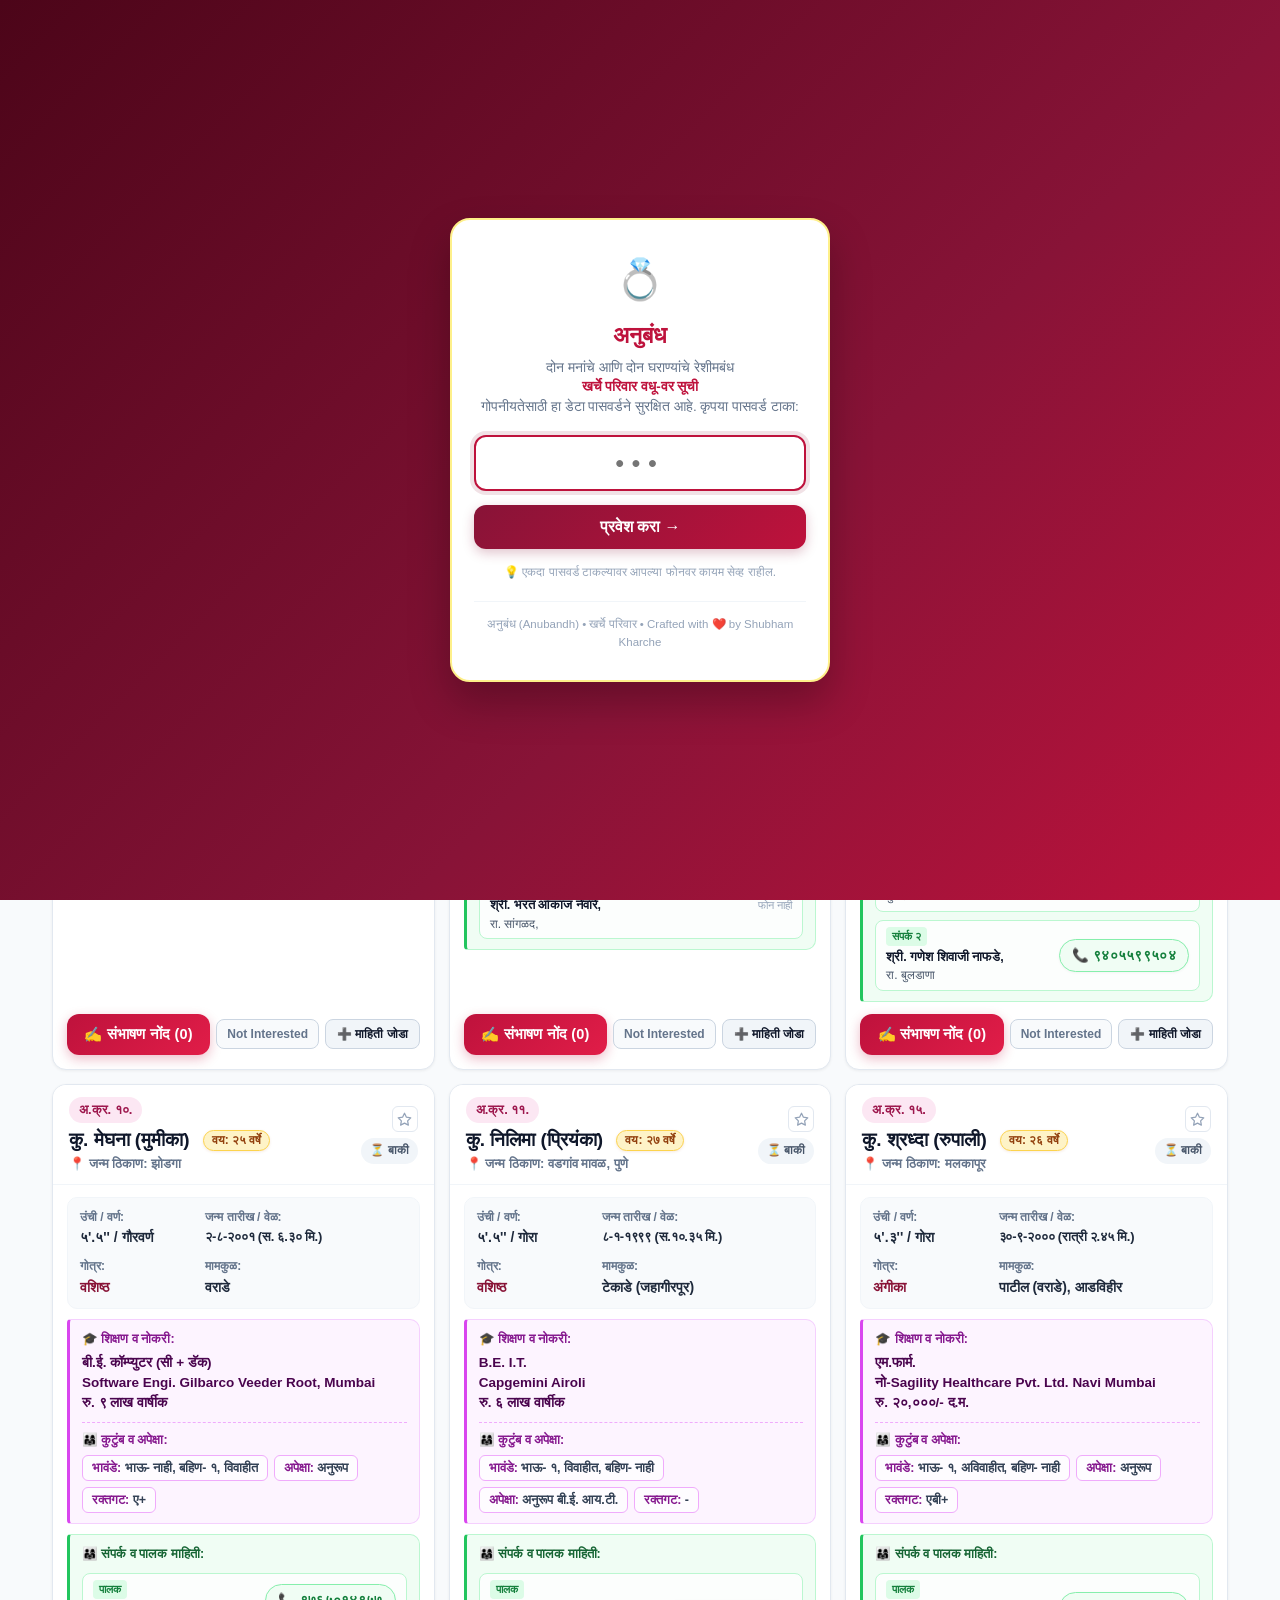
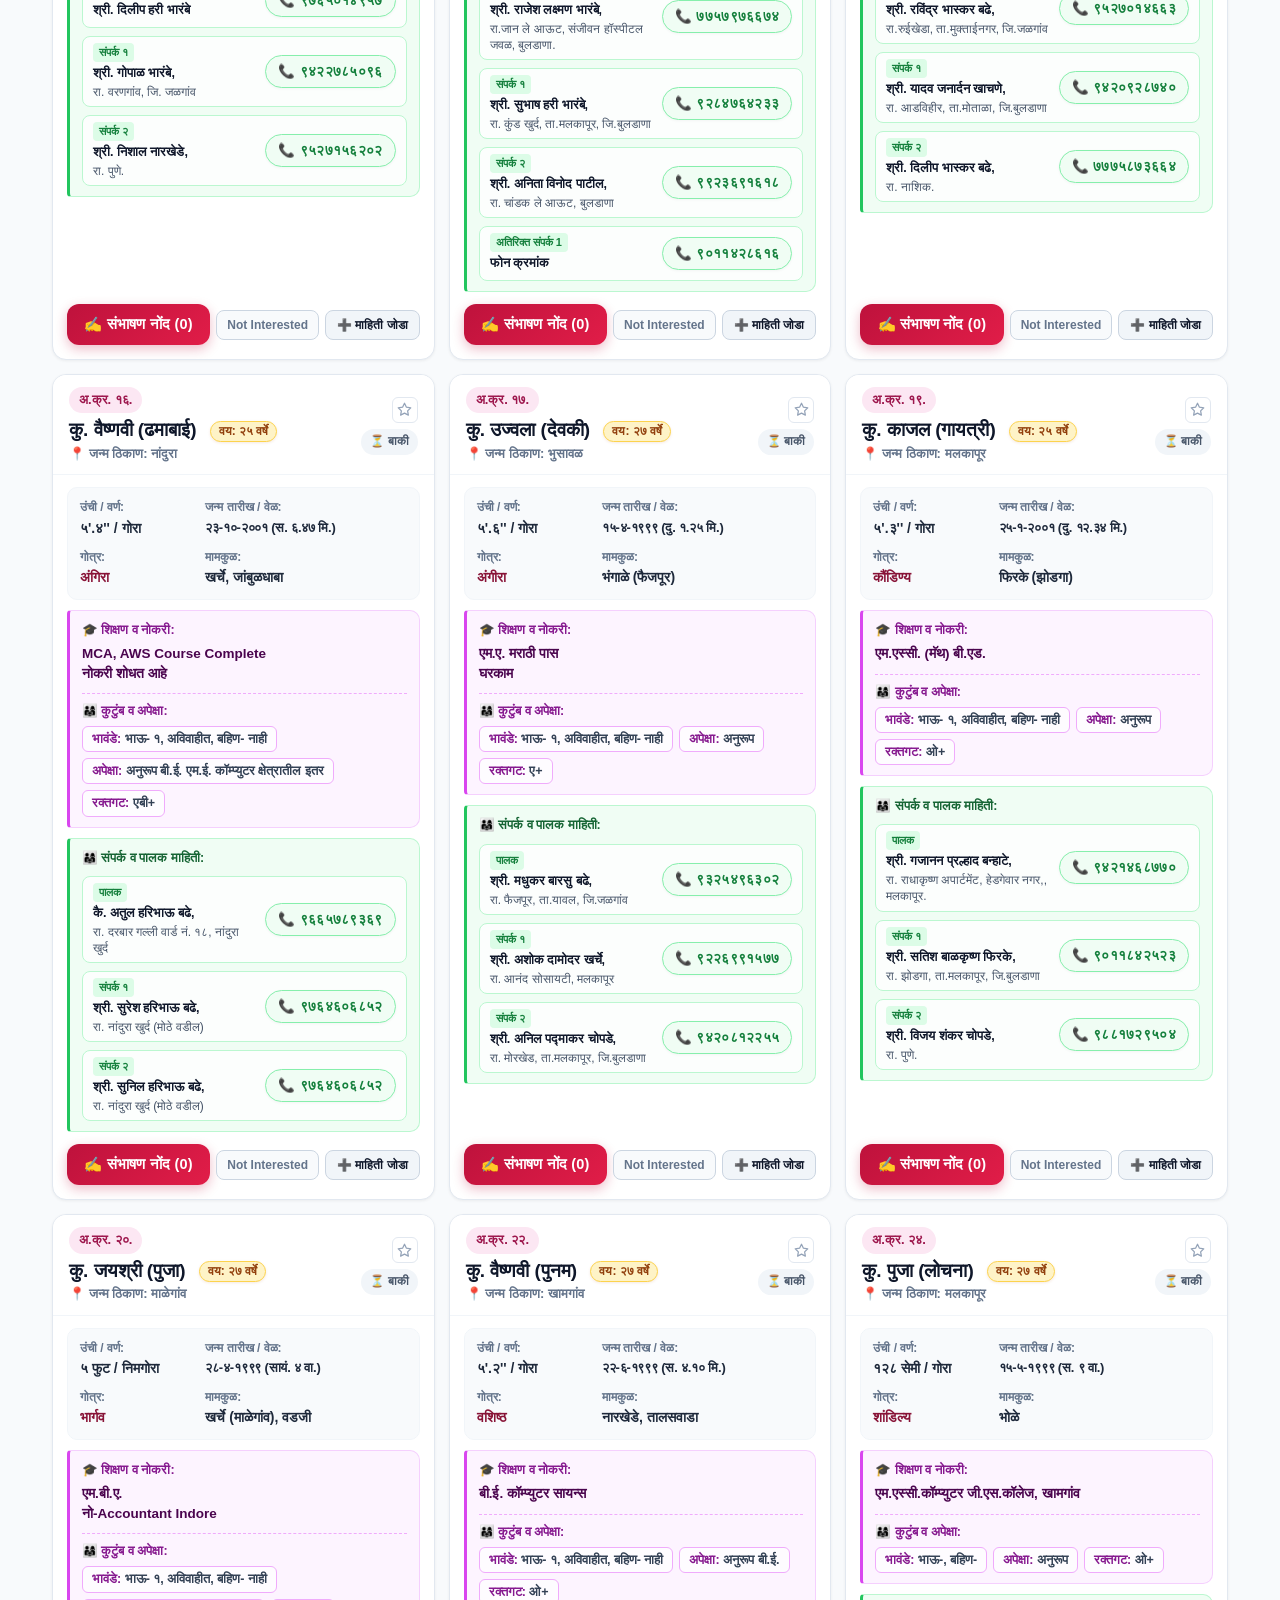
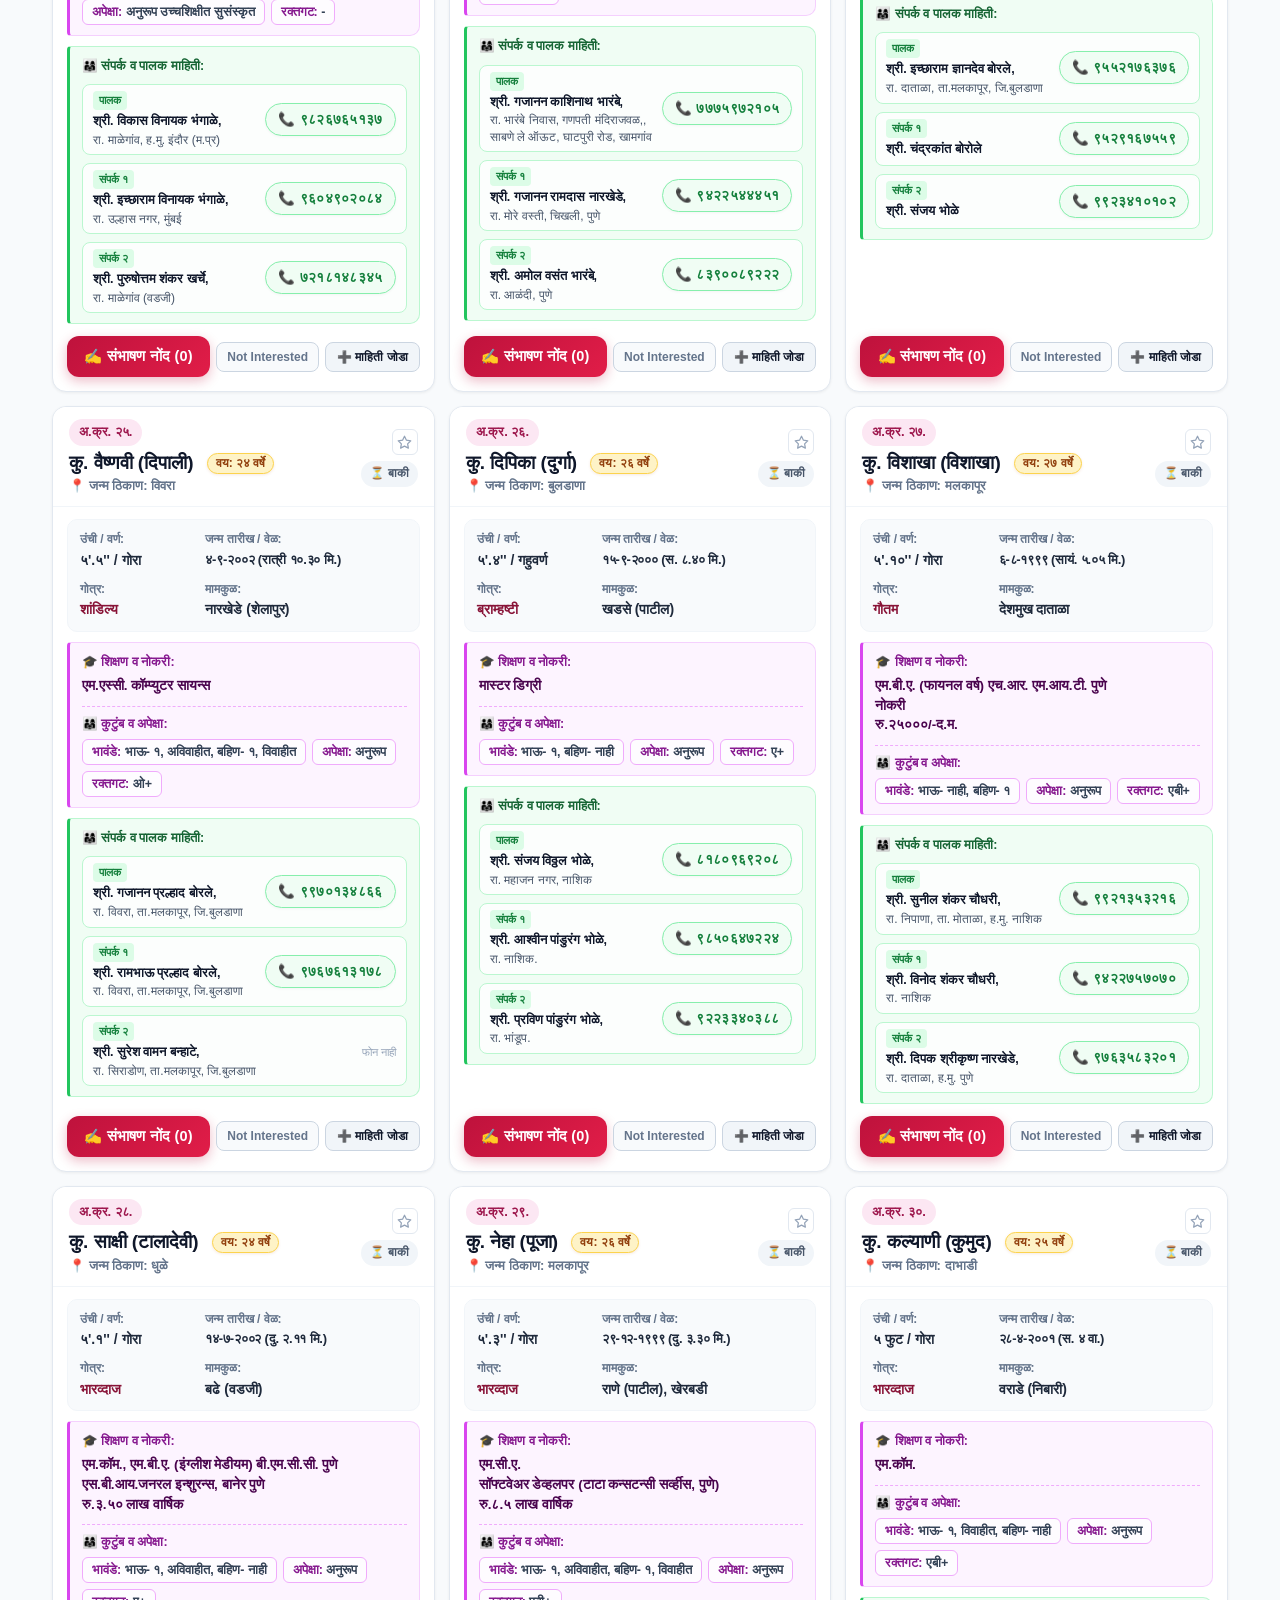
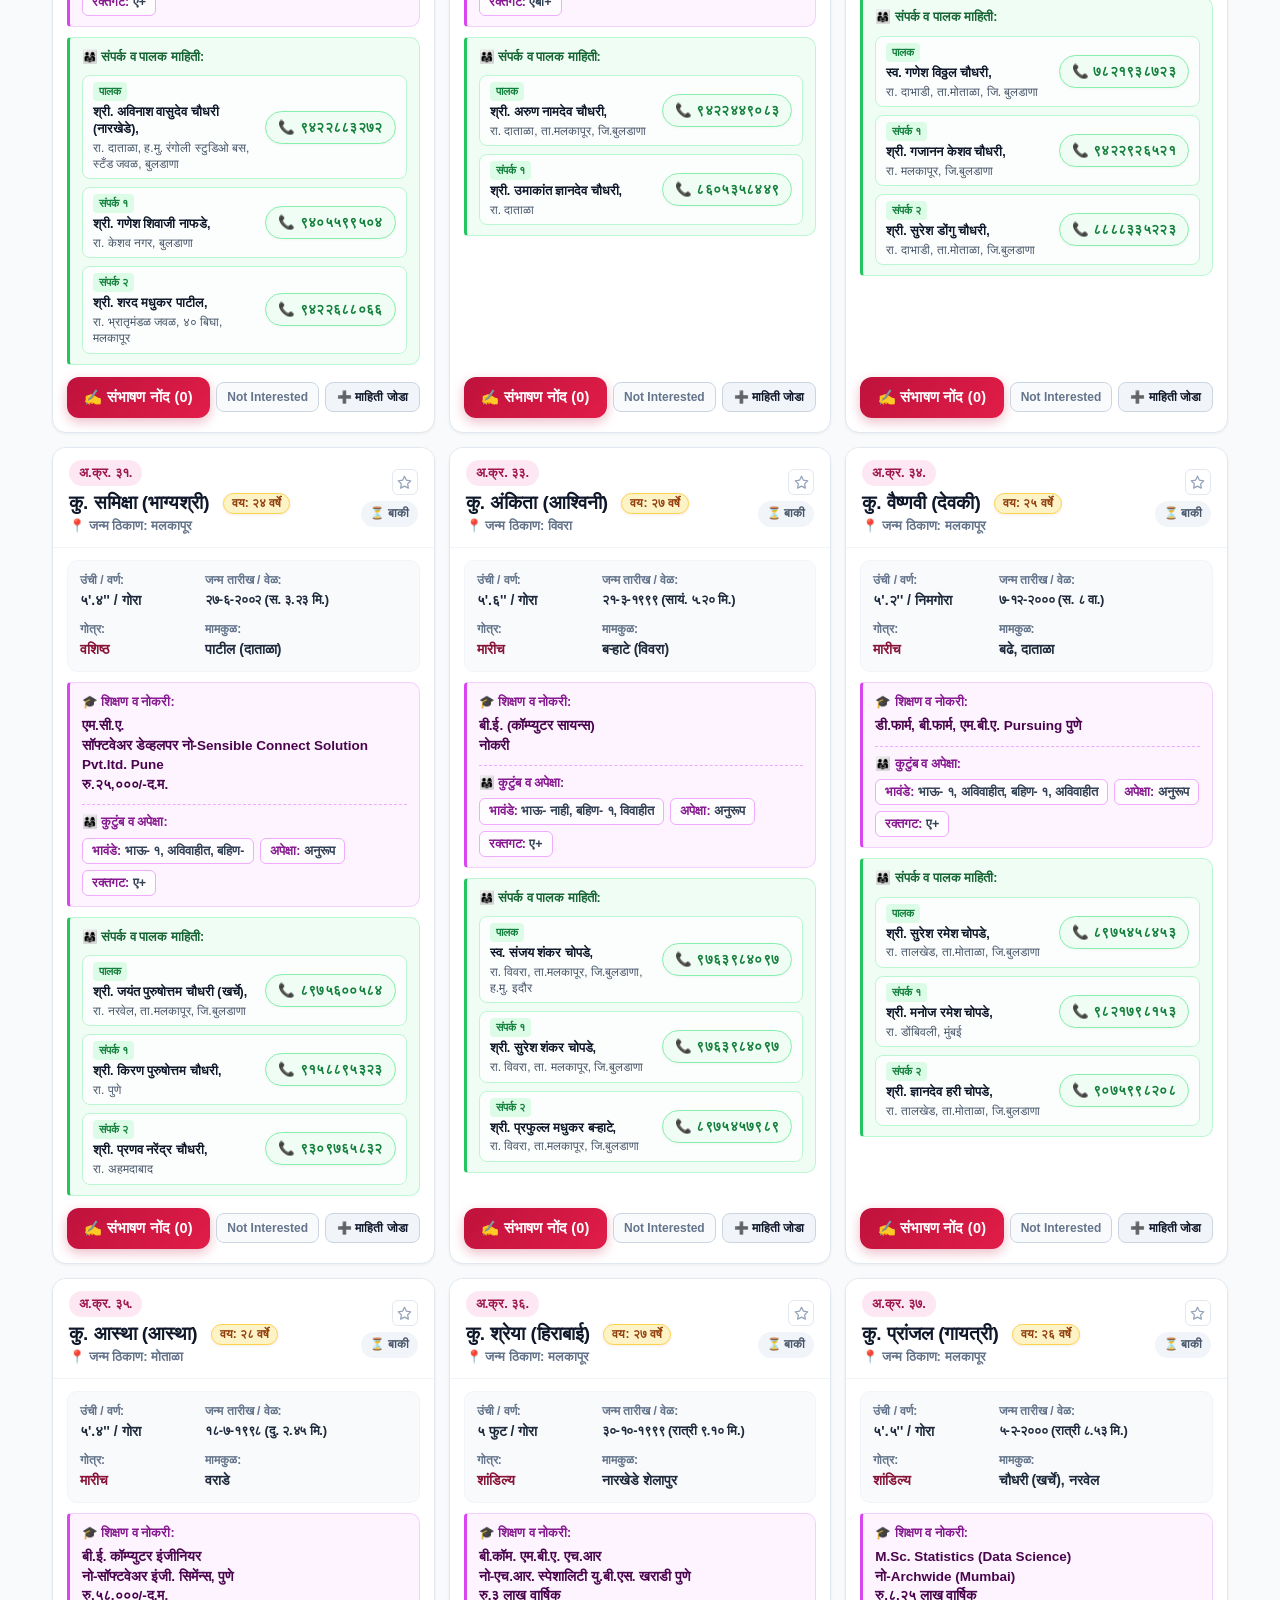
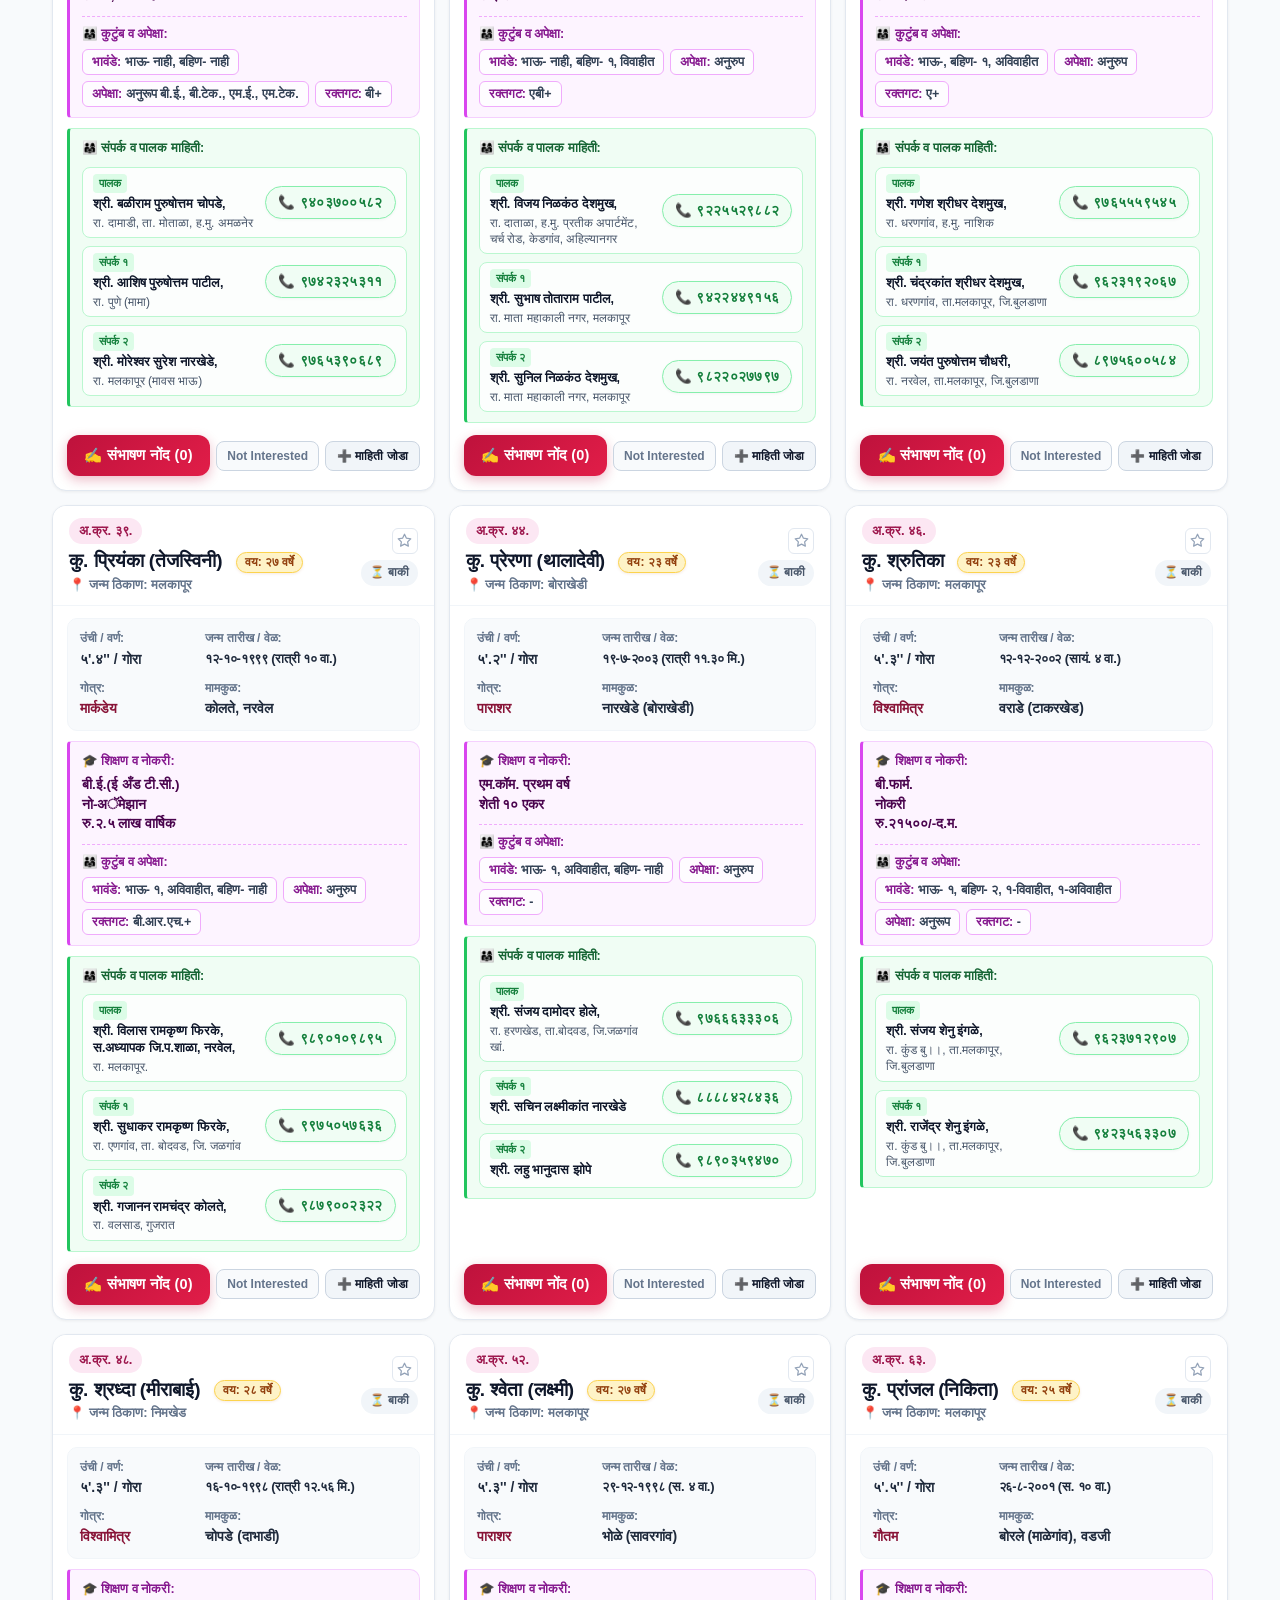
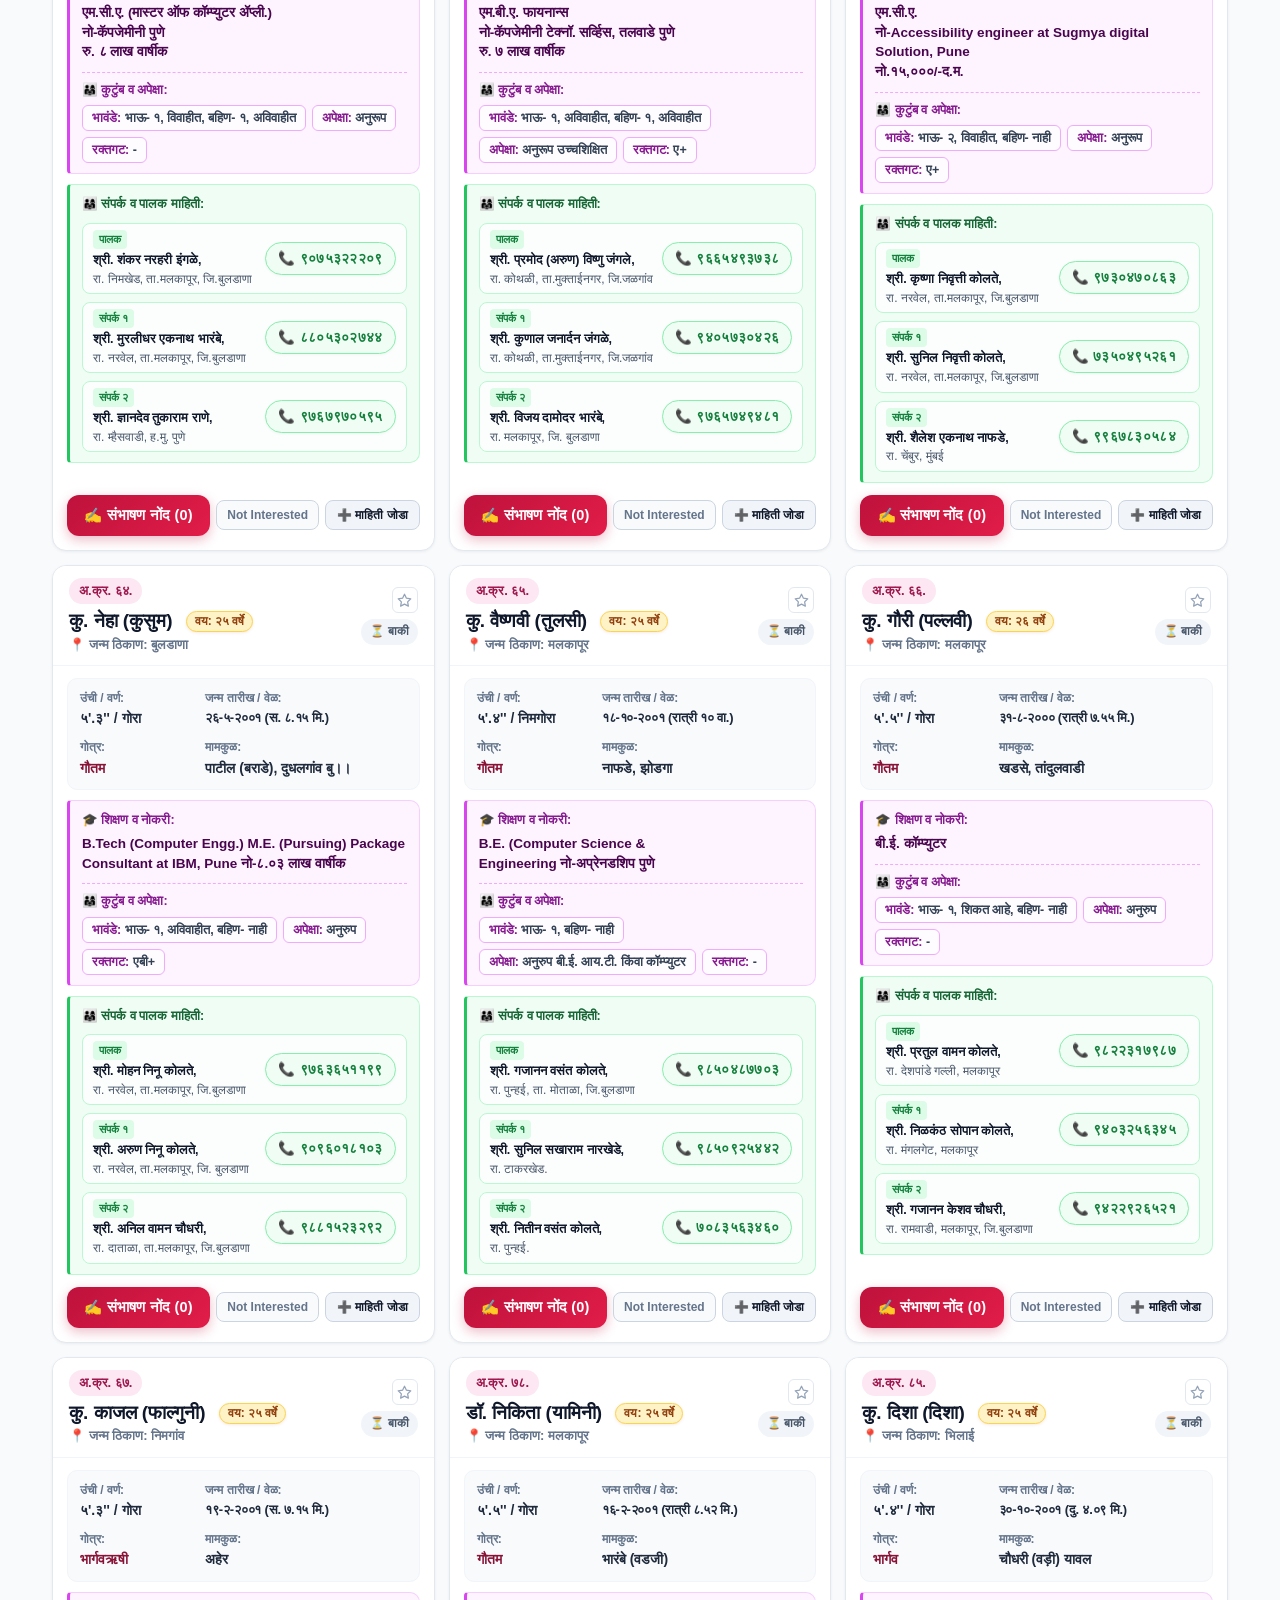
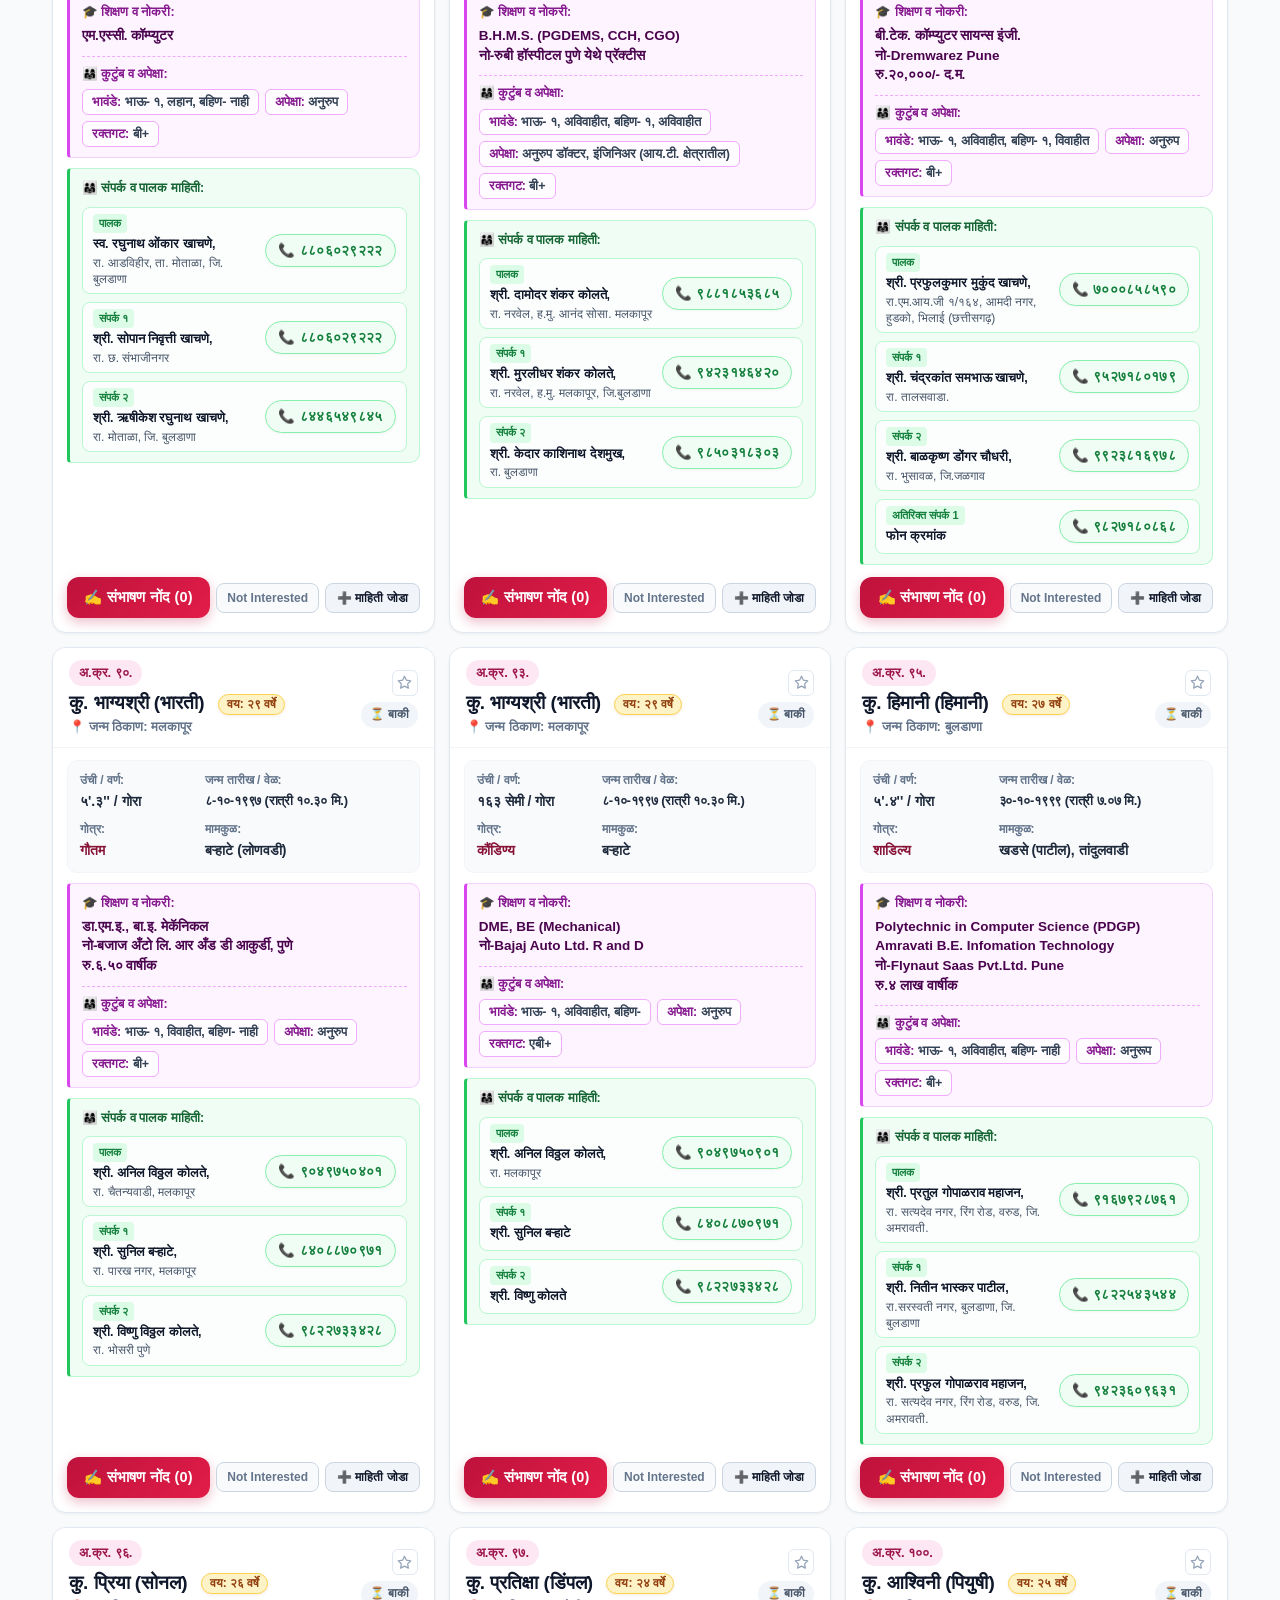
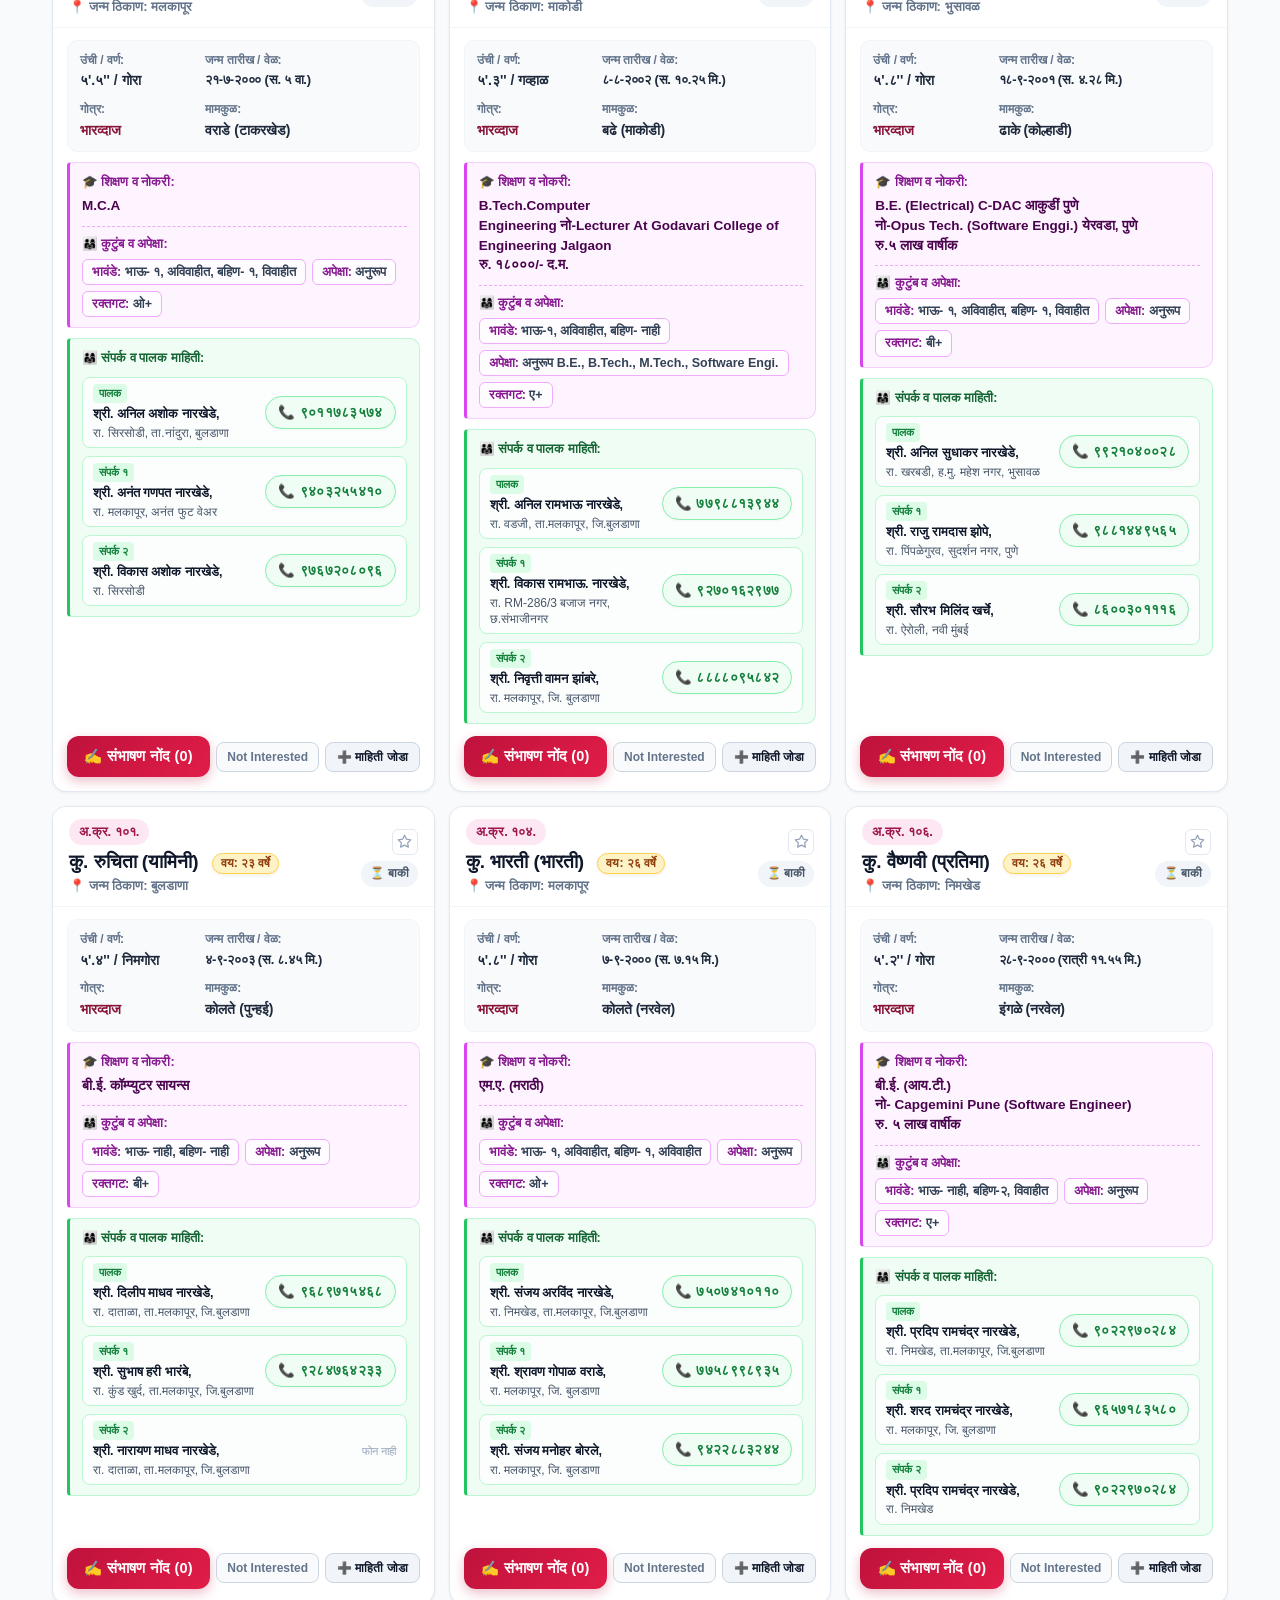
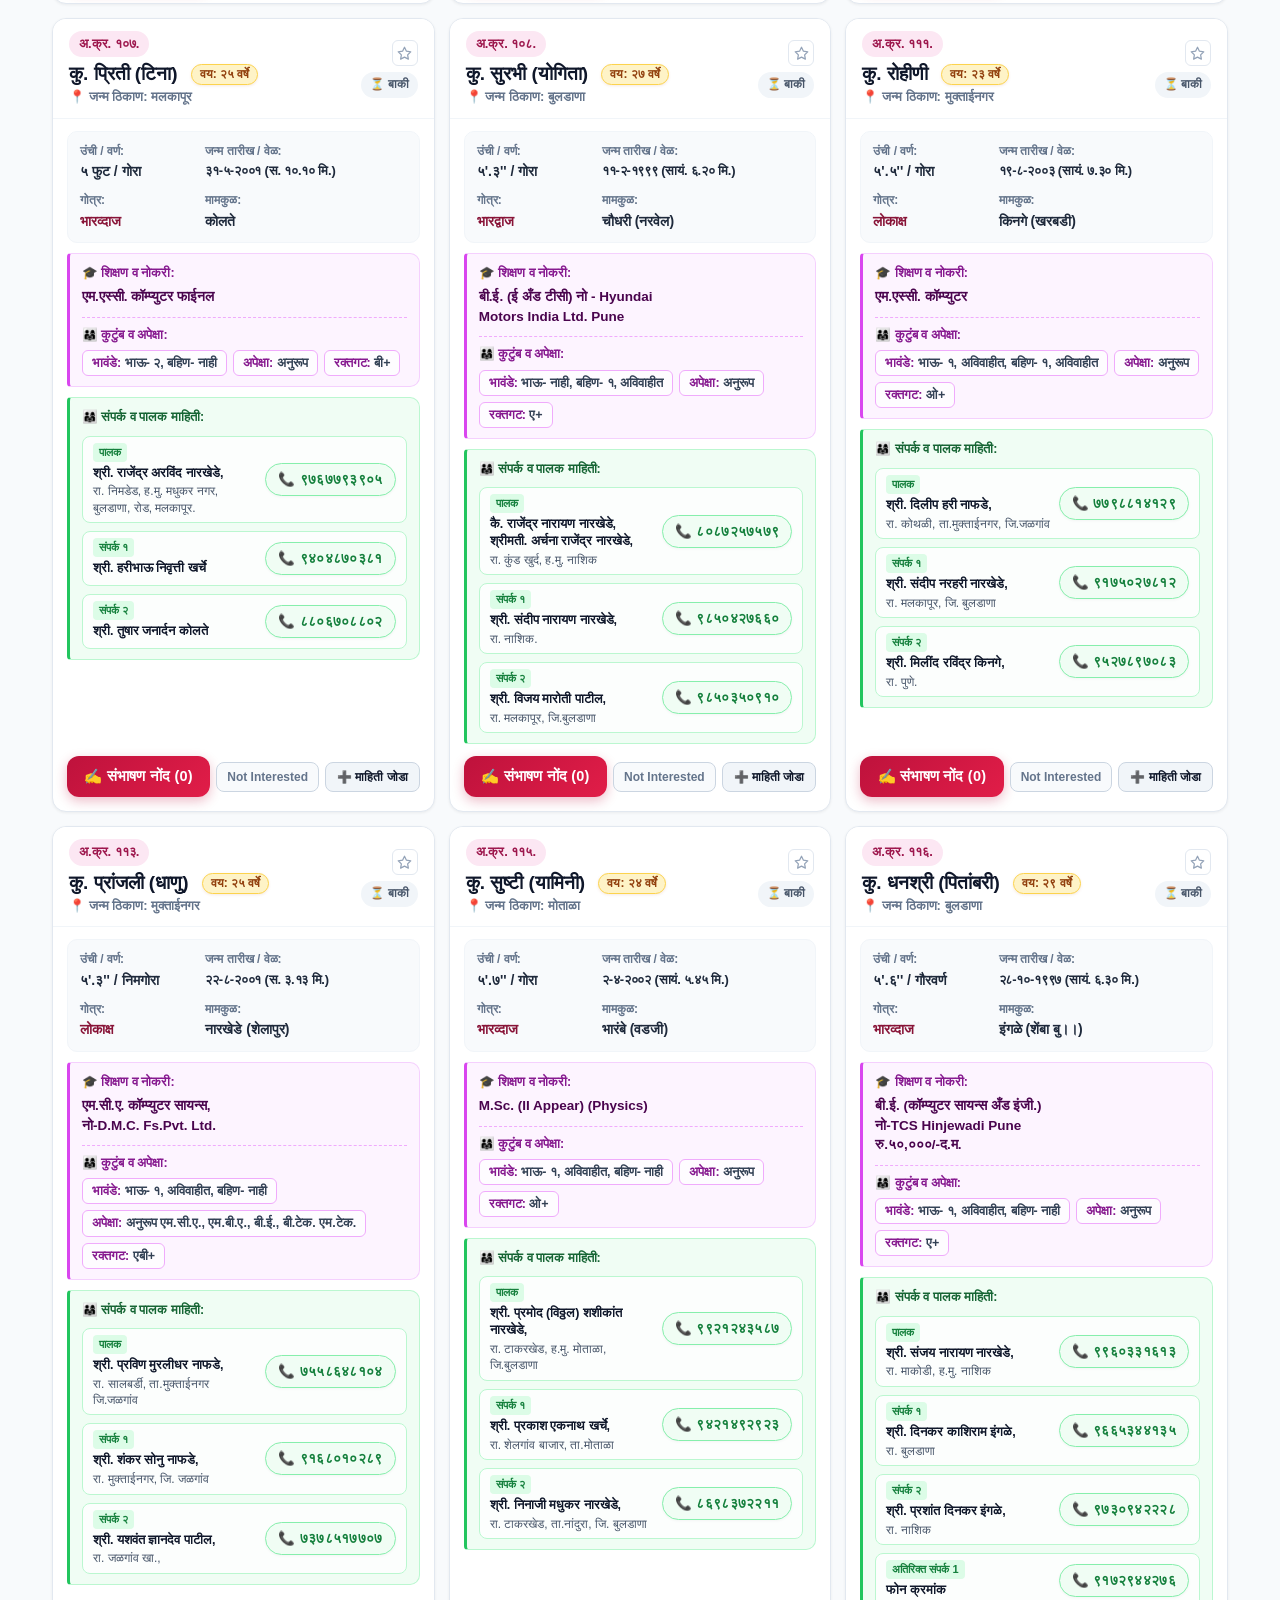
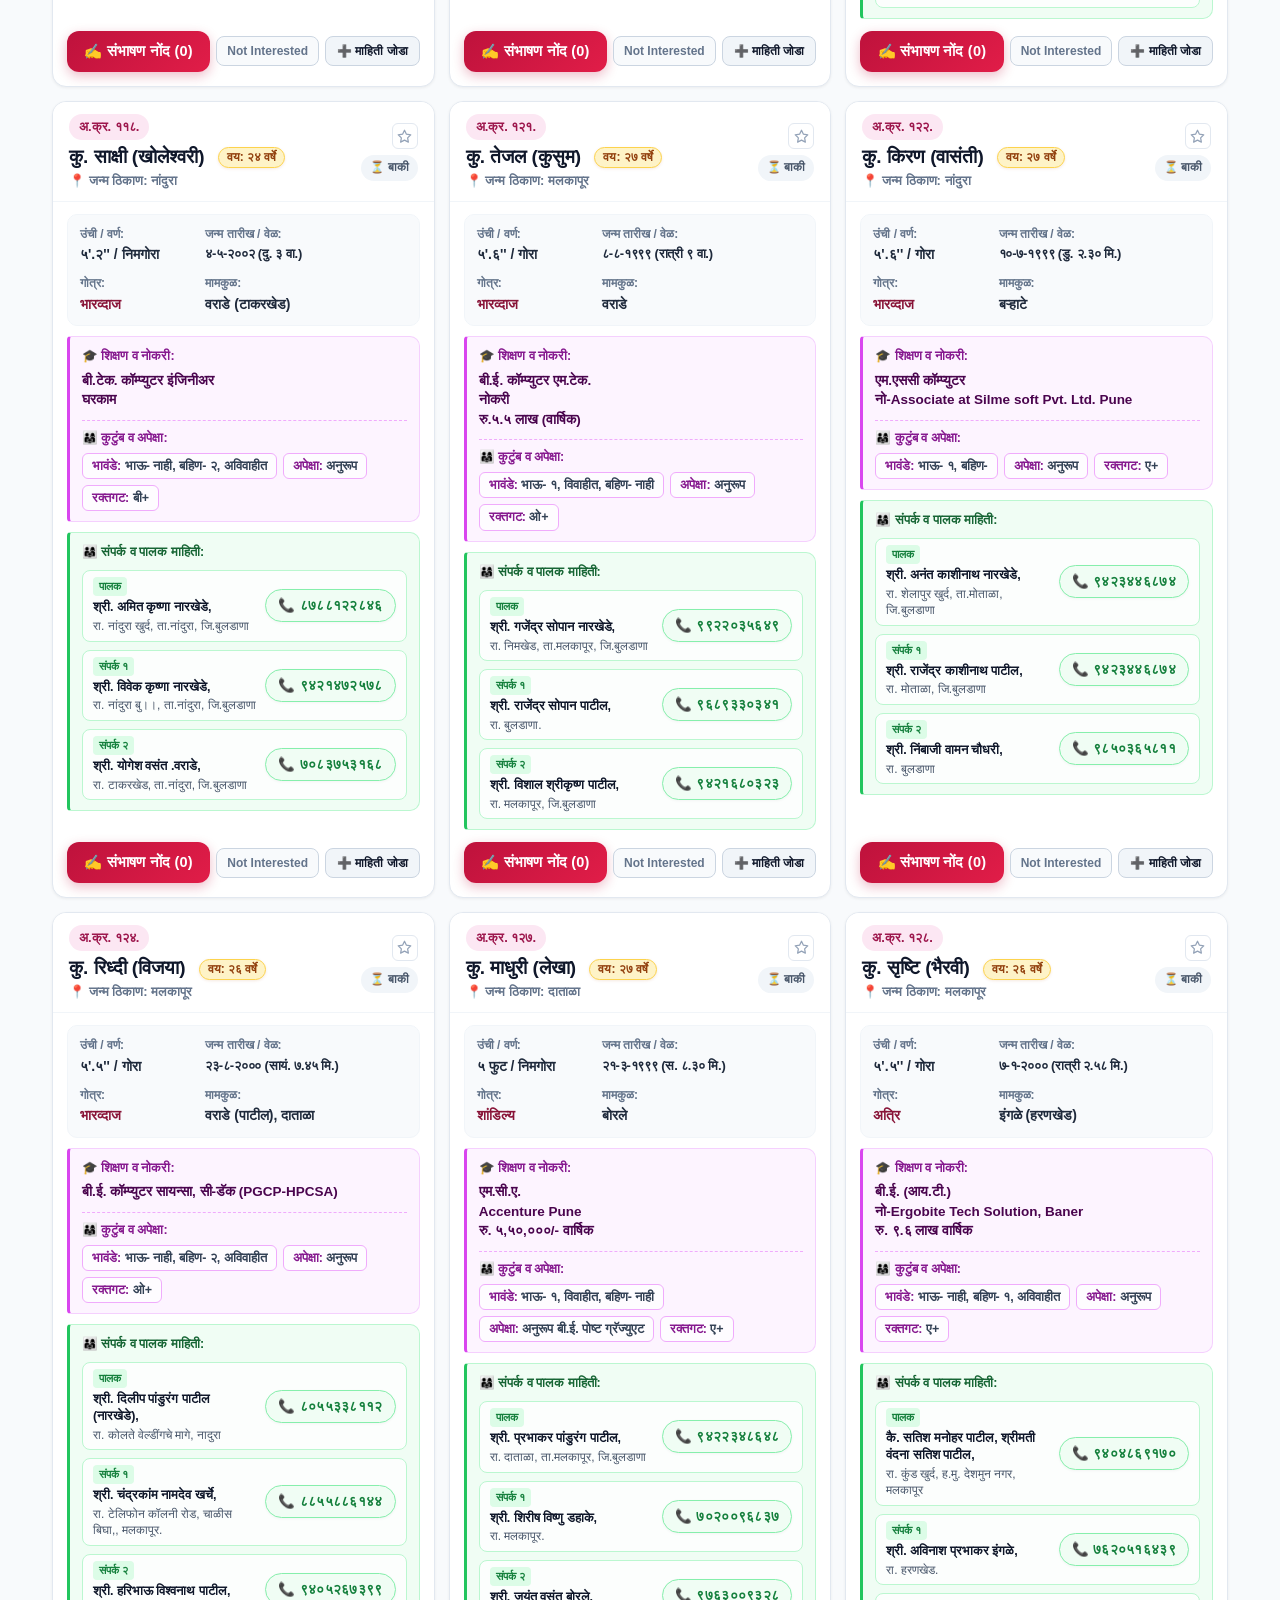
==== commit 4fbdecbf: "fix: ensure 'रा.' is always displayed on next line in candidate contacts and complete Phase 1 displa" ====
--- a/index.html
+++ b/index.html
@@ -11,11 +11,11 @@
   <meta name="apple-mobile-web-app-capable" content="yes"/>
   <meta name="apple-mobile-web-app-status-bar-style" content="default"/>
   <meta name="apple-mobile-web-app-title" content="अनुबंध"/>
-  <link rel="apple-touch-icon" href="icon.svg"/>
-  <link rel="icon" type="image/svg+xml" href="icon.svg"/>
+  <link rel="apple-touch-icon" href="./assets/icon.svg"/>
+  <link rel="icon" type="image/svg+xml" href="./assets/icon.svg"/>
   <link rel="prefetch" href="./biodata.html"/>
 
-  <link rel="stylesheet" href="./styles.css"/>
+  <link rel="stylesheet" href="./css/styles.css"/>
 </head>
 <body>
 
@@ -110,7 +110,7 @@
       <div id="pwaInstallBanner" class="pwa-install-banner" style="display:none;">
         <div class="pwa-banner-content">
           <div class="pwa-banner-icon">
-            <img src="./icon.svg" alt="अनुबंध" width="38" height="38"/>
+            <img src="./assets/icon.svg" alt="अनुबंध" width="38" height="38"/>
           </div>
           <div class="pwa-banner-text">
             <strong>📲 अनुबंध ॲप इन्स्टॉल करा</strong>
@@ -438,6 +438,18 @@
               <div class="admin-menu-card-arrow">›</div>
             </div>
 
+            <!-- 7. Display & Theme Preferences -->
+            <div class="admin-menu-card" onclick="openAdminSection('display')">
+              <div class="admin-menu-card-icon" style="background:#fef3c7; color:#b45309;">🎨</div>
+              <div class="admin-menu-card-body">
+                <div class="admin-menu-card-top">
+                  <span class="admin-menu-card-title">डिस्प्ले व थीम प्राधान्ये (Display & Theme)</span>
+                </div>
+                <div class="admin-menu-card-desc">डार्क मोड (Dark Theme), फॉन्ट आकार (Font Size) व व्हिज्युअल प्राधान्ये.</div>
+              </div>
+              <div class="admin-menu-card-arrow">›</div>
+            </div>
+
           </div>
         </div>
 
@@ -1068,12 +1080,39 @@
               </div>
             </div>
 
-            <!-- CARD 3: Live WhatsApp Chat Simulator -->
+            <!-- CARD 3: Message Content Toggles (Switches) -->
+            <div class="cms-card">
+              <div class="cms-card-head">
+                <div class="cms-card-title">
+                  <span>⚙️</span>
+                  <span>३. मेसेज मजकूर प्राधान्ये (Message Content Switches)</span>
+                </div>
+              </div>
+              <div style="font-size:12px; color:#64748b; margin-bottom:12px;">
+                WhatsApp प्रस्तावात खालील घटक हवे असल्यास चेक करा किंवा नको असल्यास अनचेक करा:
+              </div>
+              <div style="display:flex; flex-direction:column; gap:10px;">
+                <label style="display:flex; align-items:center; gap:8px; font-size:13px; font-weight:600; color:#334155; cursor:pointer;">
+                  <input type="checkbox" id="waOptionGotra" onchange="updateWaPreview()" style="width:16px; height:16px; accent-color:#be123c;"/>
+                  <span>संदेशात मुलाचे गोत्र समाविष्ट करा (Include Gotra in proposal)</span>
+                </label>
+                <label style="display:flex; align-items:center; gap:8px; font-size:13px; font-weight:600; color:#334155; cursor:pointer;">
+                  <input type="checkbox" id="waOptionNick" onchange="updateWaPreview()" style="width:16px; height:16px; accent-color:#be123c;"/>
+                  <span>मुलीचे कंसातील टोपणनाव दाखवा (उदा. कु. अनुष्का (देवयानी))</span>
+                </label>
+                <label style="display:flex; align-items:center; gap:8px; font-size:13px; font-weight:600; color:#334155; cursor:pointer;">
+                  <input type="checkbox" id="waOptionFooter" onchange="updateWaPreview()" style="width:16px; height:16px; accent-color:#be123c;"/>
+                  <span>खर्चे परिवार फोन पादटीप जोडा (Include family phone footer)</span>
+                </label>
+              </div>
+            </div>
+
+            <!-- CARD 4: Live WhatsApp Chat Simulator -->
             <div class="cms-card">
               <div class="cms-card-head">
                 <div class="cms-card-title">
                   <span>📱</span>
-                  <span>३. थेट WhatsApp चॅट सिम्युलेटर (Live Preview)</span>
+                  <span>४. थेट WhatsApp चॅट सिम्युलेटर (Live Preview)</span>
                 </div>
                 <span style="font-size:11.5px; color:#15803d; font-weight:700;">🟢 प्रत्यक्षात असा मेसेज दिसेल</span>
               </div>
@@ -1147,6 +1186,57 @@
               <button type="button" class="action-btn action-btn-primary" style="background:#15803d; padding:9px 16px; font-size:13px; width:100%; justify-content:center;" onclick="exportDataCsv()">
                 📊 Excel CSV यादी डाऊनलोड
               </button>
+            </div>
+          </div>
+        </div>
+
+        <!-- 7. Display & Theme Preferences -->
+        <div id="secDisplaySettings" style="display:none; padding-top:4px;">
+          <div class="cms-card">
+            <div class="cms-card-head">
+              <div class="cms-card-title">
+                <span>🎨</span>
+                <span>अ‍ॅप डिस्प्ले व थीम प्राधान्ये (Display Preferences)</span>
+              </div>
+            </div>
+            
+            <div style="font-size:12.5px; color:#64748b; margin-bottom:14px; line-height:1.5;">
+              येथून तुम्ही ॲपचा रंग (लाईट किंवा डार्क थीम) आणि वाचण्यासाठी सोयीस्कर फॉन्ट आकार निवडू शकता. तुमची निवड आपोआप सेव्ह केली जाईल.
+            </div>
+
+            <!-- Theme Switcher -->
+            <div style="margin-bottom:18px;">
+              <label class="form-label" style="font-weight:700; color:#0f172a; margin-bottom:8px; display:block;">
+                🌓 अ‍ॅप थीम निवडा (Color Theme):
+              </label>
+              <div style="display:grid; grid-template-columns:1fr 1fr; gap:10px;">
+                <button type="button" id="btnThemeLight" class="action-btn" onclick="setAppTheme('light')" style="padding:12px; border:2px solid #be123c; background:#ffffff; color:#be123c; font-weight:800; border-radius:10px; display:flex; align-items:center; justify-content:center; gap:8px;">
+                  <span style="font-size:18px;">☀️</span>
+                  <span>लाईट मोड (Light)</span>
+                </button>
+                <button type="button" id="btnThemeDark" class="action-btn" onclick="setAppTheme('dark')" style="padding:12px; border:1px solid #cbd5e1; background:#1e293b; color:#f8fafc; font-weight:800; border-radius:10px; display:flex; align-items:center; justify-content:center; gap:8px;">
+                  <span style="font-size:18px;">🌙</span>
+                  <span>डार्क मोड (Dark)</span>
+                </button>
+              </div>
+            </div>
+
+            <!-- Font Size Switcher -->
+            <div>
+              <label class="form-label" style="font-weight:700; color:#0f172a; margin-bottom:8px; display:block;">
+                🔤 फॉन्ट आकार (Text Size):
+              </label>
+              <div style="display:grid; grid-template-columns:1fr 1fr 1fr; gap:8px;">
+                <button type="button" id="btnFontSmall" class="action-btn" onclick="setAppFontSize('small')" style="padding:9px; border:1px solid #cbd5e1; background:#ffffff; font-size:12.5px; border-radius:8px; display:flex; align-items:center; justify-content:center;">
+                  लहान (Small)
+                </button>
+                <button type="button" id="btnFontNormal" class="action-btn" onclick="setAppFontSize('normal')" style="padding:9px; border:2px solid #be123c; background:#fff1f2; color:#be123c; font-weight:800; font-size:14px; border-radius:8px; display:flex; align-items:center; justify-content:center;">
+                  मध्यम (Normal)
+                </button>
+                <button type="button" id="btnFontLarge" class="action-btn" onclick="setAppFontSize('large')" style="padding:9px; border:1px solid #cbd5e1; background:#ffffff; font-size:16px; font-weight:700; border-radius:8px; display:flex; align-items:center; justify-content:center;">
+                  मोठा (Large)
+                </button>
+              </div>
             </div>
           </div>
         </div>
@@ -1283,10 +1373,10 @@
       </div>
       <div class="modal-content-body" style="align-items: center; text-align: center;">
         <div style="width:100%; max-height:72vh; overflow-y:auto; border-radius:10px; border:1px solid #e2e8f0; background:#f8fafc; padding:6px;">
-          <img src="shubham_kharche_biodata.jpg" alt="Shubham Kharche Biodata" style="max-width: 100%; height: auto; border-radius: 6px;"/>
+          <img src="./assets/shubham_kharche_biodata.jpg" alt="Shubham Kharche Biodata" style="max-width: 100%; height: auto; border-radius: 6px;"/>
         </div>
         <div style="display:flex; justify-content:space-between; width:100%; margin-top:8px;">
-          <a href="shubham_kharche_biodata.jpg" target="_blank" download="Shubham_Kharche_Biodata.jpg" class="action-btn action-btn-primary" style="text-decoration:none;">
+          <a href="./assets/shubham_kharche_biodata.jpg" target="_blank" download="Shubham_Kharche_Biodata.jpg" class="action-btn action-btn-primary" style="text-decoration:none;">
             📥 फोटो डाऊनलोड
           </a>
           <button type="button" class="action-btn action-btn-outline" onclick="closeBioViewModal()">बंद करा</button>
@@ -1493,25 +1583,25 @@
   <div id="toast" class="toast-msg"></div>
 
   <!-- Centralized App Configuration -->
-  <script src="./config.js"></script>
+  <script src="./js/config.js"></script>
 
   <!-- Messages Single Source of Truth -->
-  <script src="./messages.js"></script>
+  <script src="./js/messages.js"></script>
 
   <!-- Card Generator & Sharing Utilities -->
-  <script src="./card-generator.js"></script>
-  <script src="./share-utils.js"></script>
+  <script src="./js/card-generator.js"></script>
+  <script src="./js/share-utils.js"></script>
 
   <!-- Storage & Modals Modules -->
-  <script src="./storage.js"></script>
-  <script src="./modals.js"></script>
+  <script src="./js/storage.js"></script>
+  <script src="./js/modals.js"></script>
 
   <!-- Candidate Renderer & Voice Logger Modules -->
-  <script src="./candidate-renderer.js"></script>
-  <script src="./voice-logger.js"></script>
+  <script src="./js/candidate-renderer.js"></script>
+  <script src="./js/voice-logger.js"></script>
 
   <!-- Auth & PWA Controller -->
-  <script src="./auth-pwa.js"></script>
+  <script src="./js/auth-pwa.js"></script>
 
   <!-- Application Logic -->
   <script>
@@ -1579,7 +1669,10 @@
       groomContacts: '• श्री. विजय पुंजाजी खर्चे (शेलगाव बाजार) - मो. 9420539396\n• श्री. गजानन नरहरी खर्चे (शेलगाव बाजार) - मो. 9422152231\n• श्री. महेंद्र प्रल्हाद पाटील (मलकापूर) - मो. 9921639872\n• श्री. उमेश एकनाथ फेंगडे (वाडी-पोफळी) - मो. 9604458015',
       photoNote: '📸 (मुलाचे फोटो खाली सोबत मॅन्युअली जोडत आहोत)',
       customProposalTemplate: '',
-      customShareTemplate: ''
+      customShareTemplate: '',
+      includeGotra: false,
+      includeNickname: false,
+      includeFamilyFooter: false
     };
 
     let waSettings = { ...DEFAULT_WA_SETTINGS };
@@ -1615,60 +1708,26 @@
           groomSalary: waSettings.groomSalary,
           groomDob: waSettings.groomDob,
           groomGotra: waSettings.groomGotra,
+          includeGotra: !!waSettings.includeGotra,
+          includeNickname: !!waSettings.includeNickname,
+          includeFamilyFooter: !!waSettings.includeFamilyFooter,
           customTemplate: waSettings.customProposalTemplate
         });
       }
       return '';
     }
 
-    // Robust digit converter (handles Devanagari ०-९ and English 0-9)
+    // Centralized WhatsApp Sharing delegate to AnubandhShareUtils
     function toEnglishDigits(str) {
-      if (!str) return '';
-      const devanagari = ['०','१','२','३','४','५','६','७','८','९'];
-      let res = String(str);
-      for (let i = 0; i < 10; i++) {
-        res = res.split(devanagari[i]).join(String(i));
-      }
-      return res.replace(/\D/g, '');
+      if (typeof AnubandhShareUtils !== 'undefined' && AnubandhShareUtils.toEnglishDigits) {
+        return AnubandhShareUtils.toEnglishDigits(str);
+      }
+      return String(str || '').replace(/\D/g, '');
     }
 
     async function openWhatsAppChat(phone, candidateName, srNo, guardianName) {
-      const text = buildWhatsAppText(candidateName, srNo, guardianName);
-      let digits = toEnglishDigits(phone);
-      if (digits.length === 10) {
-        digits = '91' + digits;
-      } else if (digits.length === 11 && digits.startsWith('0')) {
-        digits = '91' + digits.slice(1);
-      }
-
-      const waUrl = digits ? `https://wa.me/${digits}?text=${encodeURIComponent(text)}` : `https://wa.me/?text=${encodeURIComponent(text)}`;
-      const isMobile = /Android|iPhone|iPad|iPod/i.test(navigator.userAgent);
-
-      // On mobile devices, always open WhatsApp directly with candidate's number
-      if (isMobile) {
-        window.location.href = waUrl;
-        return;
-      }
-
-      // Desktop: Copy dynamic canvas image to clipboard for easy Ctrl+V pasting into WhatsApp Web
-      let imgCopied = false;
-      try {
-        const card = await getLiveBiodataCardBlob();
-        if (card && card.blob) {
-          imgCopied = await copyImageToClipboard(card.blob);
-        }
-      } catch(e) {
-        console.warn('Live card copy error, trying fallback:', e);
-      }
-      if (!imgCopied) {
-        const photoSrc = './shubham_biodata_redesigned.png';
-        imgCopied = await copyImageToClipboard(photoSrc);
-      }
-      window.open(waUrl, '_blank');
-      if (imgCopied) {
-        showToast('📸 पत्रिका फोटो क्लिपबोर्डवर कॉपी झाला! WhatsApp चॅटमध्ये फक्त Paste (Ctrl+V) करा.');
-      } else {
-        showToast('WhatsApp चॅट उघडले आहे!');
+      if (typeof AnubandhShareUtils !== 'undefined' && AnubandhShareUtils.openWhatsAppChat) {
+        return AnubandhShareUtils.openWhatsAppChat(phone, candidateName, srNo, guardianName);
       }
     }
 
@@ -1781,7 +1840,7 @@
           title: "मूळ बायोडाटा पत्रिका फोटो",
           icon: "🖼️",
           type: "photo",
-          photoUrl: "./shubham_kharche_biodata.jpg",
+          photoUrl: "./assets/shubham_kharche_biodata.jpg",
           hint: "👆 पूर्ण आकारात पाहण्यासाठी फोटोवर टॅप करा",
           downloadText: "📥 बायोडाटा फोटो सेव्ह करा"
         }
@@ -1822,7 +1881,7 @@
       }
 
       // Sync if profile_data.json on disk/git has newer updatedAt
-      fetch('./profile_data.json?v=' + Date.now())
+      fetch('./data/profile_data.json?v=' + Date.now())
         .then(r => r.json())
         .then(diskData => {
           if (diskData && diskData.hero && Array.isArray(diskData.sections)) {
@@ -1978,7 +2037,7 @@
             </div>
           `;
         } else if (sec.type === 'photo') {
-          const curPhoto = sec.photoUrl || './shubham_kharche_biodata.jpg';
+          const curPhoto = sec.photoUrl || './assets/shubham_kharche_biodata.jpg';
           bodyHtml = `
             <div style="display:flex; gap:12px; align-items:center; margin-bottom:10px; background:#f8fafc; border:1px solid #e2e8f0; border-radius:8px; padding:10px;">
               <img src="${escapeHtml(curPhoto)}" id="cmsPhotoThumb_${sIdx}" alt="Shubham Photo" style="width:68px; height:84px; object-fit:cover; border-radius:6px; border:1px solid #cbd5e1; box-shadow:0 1px 3px rgba(0,0,0,0.1); background:#fff; flex-shrink:0;"/>
@@ -2171,7 +2230,7 @@
     }
 
     function resetPhotoToDefault(sIdx) {
-      const defaultUrl = './shubham_kharche_biodata.jpg';
+      const defaultUrl = './assets/shubham_kharche_biodata.jpg';
       updateCmsSectionProp(sIdx, 'photoUrl', defaultUrl);
       const urlInp = document.getElementById(`cmsPhotoUrlInp_${sIdx}`);
       if (urlInp) urlInp.value = defaultUrl;
@@ -2906,6 +2965,8 @@
       if (secSync) secSync.style.display = 'none';
       const secBackup = document.getElementById('secBackupSettings');
       if (secBackup) secBackup.style.display = 'none';
+      const secDisplay = document.getElementById('secDisplaySettings');
+      if (secDisplay) secDisplay.style.display = 'none';
 
       // Hide section nav strip
       const secHeaderStrip = document.getElementById('adminSectionHeaderStrip');
@@ -2946,7 +3007,8 @@
         'profile_cms': '🤵 शुभम बायोडाटा संपादन',
         'wa': '💬 WhatsApp मेसेज व टेम्पलेट',
         'sync': '🔄 मल्टी-युझर क्लाउड सिंक',
-        'backup': '💾 डेटा बॅकअप व Excel'
+        'backup': '💾 डेटा बॅकअप व Excel',
+        'display': '🎨 डिस्प्ले व थीम प्राधान्ये'
       };
 
       const subTitle = document.getElementById('adminActiveSectionSubtitle');
@@ -3019,6 +3081,13 @@
       const shareTplEl = document.getElementById('waShareTemplate');
       if (shareTplEl) shareTplEl.value = waSettings.customShareTemplate || '';
 
+      const optGotra = document.getElementById('waOptionGotra');
+      if (optGotra) optGotra.checked = !!waSettings.includeGotra;
+      const optNick = document.getElementById('waOptionNick');
+      if (optNick) optNick.checked = !!waSettings.includeNickname;
+      const optFooter = document.getElementById('waOptionFooter');
+      if (optFooter) optFooter.checked = !!waSettings.includeFamilyFooter;
+
       updateWaPreview();
       if (section && section !== 'menu') {
         openAdminSection(section);
@@ -3038,6 +3107,7 @@
       const isWa = tab === 'wa';
       const isSync = tab === 'sync';
       const isBackup = tab === 'backup';
+      const isDisplay = tab === 'display';
 
       const secCandEdit = document.getElementById('secCandidateEditSettings');
       if (secCandEdit) secCandEdit.style.display = isCandEdit ? 'block' : 'none';
@@ -3046,13 +3116,15 @@
       document.getElementById('secSyncSettings').style.display = isSync ? 'block' : 'none';
       const backupSec = document.getElementById('secBackupSettings');
       if (backupSec) backupSec.style.display = isBackup ? 'block' : 'none';
+      const displaySec = document.getElementById('secDisplaySettings');
+      if (displaySec) displaySec.style.display = isDisplay ? 'block' : 'none';
 
       const menuHub = document.getElementById('adminMenuHub');
-      if (menuHub && (isCandEdit || isCms || isWa || isSync || isBackup)) {
+      if (menuHub && (isCandEdit || isCms || isWa || isSync || isBackup || isDisplay)) {
         menuHub.style.display = 'none';
       }
       const secHeaderStrip = document.getElementById('adminSectionHeaderStrip');
-      if (secHeaderStrip && (isCandEdit || isCms || isWa || isSync || isBackup)) {
+      if (secHeaderStrip && (isCandEdit || isCms || isWa || isSync || isBackup || isDisplay)) {
         secHeaderStrip.style.display = 'block';
       }
 
@@ -3064,7 +3136,8 @@
         'profile_cms': '🤵 शुभम बायोडाटा संपादन',
         'wa': '💬 WhatsApp मेसेज व टेम्पलेट',
         'sync': '🔄 मल्टी-युझर क्लाउड सिंक',
-        'backup': '💾 डेटा बॅकअप व Excel'
+        'backup': '💾 डेटा बॅकअप व Excel',
+        'display': '🎨 डिस्प्ले व थीम प्राधान्ये'
       };
 
       const subTitle = document.getElementById('adminActiveSectionSubtitle');
@@ -3072,6 +3145,15 @@
 
       const breadcrumb = document.getElementById('adminSecBreadcrumb');
       if (breadcrumb && tabTitles[tab]) breadcrumb.textContent = '⚙️ अ‍ॅडमिन › ' + tabTitles[tab];
+
+      if (isDisplay) {
+        if (typeof updateThemeUiState === 'function' && typeof getAppTheme === 'function') {
+          updateThemeUiState(getAppTheme());
+        }
+        if (typeof updateFontUiState === 'function' && typeof getAppFontSize === 'function') {
+          updateFontUiState(getAppFontSize());
+        }
+      }
 
       const btnCandEdit = document.getElementById('tabCandidateEditBtn');
       if (btnCandEdit) {
@@ -3142,6 +3224,13 @@
       if (propTplEl) waSettings.customProposalTemplate = propTplEl.value;
       const shareTplEl = document.getElementById('waShareTemplate');
       if (shareTplEl) waSettings.customShareTemplate = shareTplEl.value;
+
+      const optGotra = document.getElementById('waOptionGotra');
+      if (optGotra) waSettings.includeGotra = optGotra.checked;
+      const optNick = document.getElementById('waOptionNick');
+      if (optNick) waSettings.includeNickname = optNick.checked;
+      const optFooter = document.getElementById('waOptionFooter');
+      if (optFooter) waSettings.includeFamilyFooter = optFooter.checked;
 
       const previewText = buildWhatsAppText('कु. प्रियंका (डॉली)', '१८१.');
       document.getElementById('waPreviewBox').textContent = previewText;
@@ -3606,6 +3695,9 @@
     }
   
     function parseContactSections(contactStr, phonesList) {
+      if (typeof AnubandhCandidateRenderer !== 'undefined' && AnubandhCandidateRenderer.parseContactSections) {
+        return AnubandhCandidateRenderer.parseContactSections(contactStr, phonesList);
+      }
       const text = contactStr || '';
       const phones = (phonesList || []).map(p => ({
         display: p,
@@ -4313,13 +4405,9 @@
     }
 
     document.addEventListener('DOMContentLoaded', () => {
-      // Ensure default clean light mode
-      if (document.body.classList.contains('theme-dark')) document.body.classList.remove('theme-dark');
-      delete document.body.dataset.fontSize;
-      try {
-        localStorage.removeItem('anubandh_theme');
-        localStorage.removeItem('anubandh_font_size');
-      } catch (e) {}
+      if (typeof initThemeAndFont === 'function') {
+        initThemeAndFont();
+      }
       hideSplashScreen();
       checkAppAuth();
       setupInstallPromptBanner();
--- a/css/styles.css
+++ b/css/styles.css
@@ -0,0 +1,2357 @@
+    :root {
+      --primary: #be123c;
+      --primary-dark: #881337;
+      --primary-light: #fff1f2;
+      --accent: #d97706;
+      --wa-green: #16a34a;
+      --wa-dark: #15803d;
+      --call-blue: #0284c7;
+      --call-dark: #0369a1;
+      --bg: #f8fafc;
+      --card-bg: #ffffff;
+      --text: #0f172a;
+      --text-muted: #64748b;
+      --border: #e2e8f0;
+      --radius: 14px;
+      --radius-sm: 8px;
+      --shadow-sm: 0 1px 3px rgba(0, 0, 0, 0.06);
+      --shadow: 0 4px 10px rgba(0, 0, 0, 0.08);
+      --base-font-size: 15px;
+    }
+
+    /* Optional Dark Theme (Accessible via Admin Settings / CMS) */
+    body.theme-dark {
+      --bg: #090d16;
+      --card-bg: #131c2e;
+      --text: #f1f5f9;
+      --text-muted: #94a3b8;
+      --border: #233149;
+      --primary-light: #2d1219;
+      --shadow-sm: 0 1px 3px rgba(0, 0, 0, 0.4);
+      --shadow: 0 4px 14px rgba(0, 0, 0, 0.5);
+    }
+    body.theme-dark .navbar {
+      background: #101726;
+      border-color: #233149;
+    }
+    body.theme-dark .card,
+    body.theme-dark .modal-box,
+    body.theme-dark .phone-modal-sheet,
+    body.theme-dark .side-drawer {
+      background: #131c2e;
+      color: #f1f5f9;
+    }
+    body.theme-dark .form-control,
+    body.theme-dark .search-input {
+      background: #1b263b;
+      color: #f8fafc;
+      border-color: #334155;
+    }
+    body.theme-dark .cms-card {
+      background: #131c2e;
+      border-color: #233149;
+    }
+
+    /* Optional Font Size Scaling */
+    body[data-font-size="small"] {
+      --base-font-size: 13.5px;
+      font-size: 13.5px;
+    }
+    body[data-font-size="normal"] {
+      --base-font-size: 15px;
+      font-size: 15px;
+    }
+    body[data-font-size="large"] {
+      --base-font-size: 16.5px;
+      font-size: 16.5px;
+    }
+
+    /* Voice Recording Note Styles */
+    .voice-note-btn {
+      background: #ffffff;
+      border: 1.5px solid #cbd5e1;
+      color: #0f172a;
+      padding: 3px 10px;
+      border-radius: 999px;
+      font-size: 11.5px;
+      font-weight: 700;
+      cursor: pointer;
+      display: inline-flex;
+      align-items: center;
+      gap: 5px;
+      transition: all 0.2s ease;
+    }
+    .voice-note-btn:hover {
+      background: #f1f5f9;
+      border-color: #94a3b8;
+    }
+    .voice-note-btn.listening {
+      background: #fee2e2 !important;
+      border-color: #ef4444 !important;
+      color: #b91c1c !important;
+      animation: pulseMicGlow 1.2s infinite alternate ease-in-out;
+    }
+    @keyframes pulseMicGlow {
+      from { box-shadow: 0 0 0 0 rgba(239, 68, 68, 0.4); transform: scale(1); }
+      to { box-shadow: 0 0 0 6px rgba(239, 68, 68, 0); transform: scale(1.04); }
+    }
+    .voice-status-bar {
+      font-size: 11.5px;
+      color: #b91c1c;
+      font-weight: 700;
+      margin-top: 4px;
+      padding: 4px 8px;
+      border-radius: 6px;
+      background: #fef2f2;
+      border: 1px solid #fecaca;
+      display: flex;
+      align-items: center;
+      gap: 6px;
+    }
+
+    * { box-sizing: border-box; margin: 0; padding: 0; -webkit-tap-highlight-color: transparent; }
+
+    body {
+      font-family: -apple-system, BlinkMacSystemFont, "Segoe UI", Roboto, "Noto Sans Devanagari", "Mangal", sans-serif;
+      background-color: var(--bg);
+      color: var(--text);
+      line-height: 1.55;
+      padding-bottom: 45px;
+      font-size: 15px;
+      width: 100%;
+      overflow-x: hidden;
+    }
+
+    /* Clean Sticky Mobile Header */
+    .portal-header {
+      background: linear-gradient(135deg, #881337 0%, #be123c 60%, #e11d48 100%);
+      color: white;
+      padding: 13px 16px;
+      position: sticky;
+      top: 0;
+      z-index: 100;
+      box-shadow: 0 3px 12px rgba(190, 18, 60, 0.22);
+    }
+    .header-content {
+      max-width: 1200px;
+      margin: 0 auto;
+      display: flex;
+      justify-content: space-between;
+      align-items: center;
+      gap: 10px;
+    }
+    .header-brand {
+      display: flex;
+      align-items: center;
+      gap: 8px;
+    }
+    .portal-emblem {
+      font-size: 24px;
+      line-height: 1;
+    }
+    .header-title-box {
+      display: flex;
+      flex-direction: column;
+    }
+    .header-title {
+      font-size: 21px;
+      font-weight: 800;
+      line-height: 1.2;
+      display: flex;
+      align-items: center;
+      gap: 5px;
+    }
+    .header-title-en {
+      font-size: 13.5px;
+      opacity: 0.88;
+      font-weight: 500;
+    }
+    .header-tagline {
+      font-size: 11.5px;
+      opacity: 0.92;
+      margin-top: 1px;
+      white-space: nowrap;
+      overflow: hidden;
+      text-overflow: ellipsis;
+      max-width: 250px;
+    }
+
+    .header-actions {
+      display: flex;
+      align-items: center;
+      gap: 8px;
+    }
+    
+    .hbtn-install {
+      background: #fef08a;
+      color: #854d0e;
+      border: 1.5px solid #facc15;
+      padding: 7px 12px;
+      border-radius: 9px;
+      font-size: 13px;
+      font-weight: 800;
+      cursor: pointer;
+      display: inline-flex;
+      align-items: center;
+      gap: 5px;
+      box-shadow: 0 2px 8px rgba(0,0,0,0.15);
+      white-space: nowrap;
+      animation: pulseInstall 2.2s infinite;
+    }
+    @keyframes pulseInstall {
+      0%, 100% { transform: scale(1); }
+      50% { transform: scale(1.04); }
+    }
+    .hbtn-install:active {
+      transform: scale(0.96);
+    }
+  
+    .hbtn-quick {
+      background: #fef08a;
+      color: #854d0e;
+      border: none;
+      padding: 7px 12px;
+      border-radius: 9px;
+      font-size: 13px;
+      font-weight: 700;
+      cursor: pointer;
+      display: inline-flex;
+      align-items: center;
+      gap: 4px;
+      white-space: nowrap;
+      box-shadow: 0 1px 4px rgba(0,0,0,0.12);
+    }
+    .hbtn-menu {
+      background: rgba(255, 255, 255, 0.2);
+      border: 1px solid rgba(255, 255, 255, 0.35);
+      color: white;
+      padding: 7px 12px;
+      border-radius: 9px;
+      font-size: 14px;
+      font-weight: 700;
+      cursor: pointer;
+      display: inline-flex;
+      align-items: center;
+      gap: 5px;
+    }
+
+    /* Container */
+    .app-container {
+      width: 100%;
+      max-width: 1200px;
+      margin: 10px auto 0;
+      padding: 0 12px;
+    }
+
+    /* Status Filter Pills Bar (Thumb Scrollable) */
+    .quick-status-scroll {
+      display: flex;
+      gap: 8px;
+      overflow-x: auto;
+      padding: 4px 2px 10px;
+      scrollbar-width: none;
+      -ms-overflow-style: none;
+    }
+    .quick-status-scroll::-webkit-scrollbar { display: none; }
+    .status-pill {
+      background: white;
+      border: 1.5px solid var(--border);
+      color: #334155;
+      padding: 7px 13px;
+      border-radius: 999px;
+      font-size: 13px;
+      font-weight: 700;
+      white-space: nowrap;
+      cursor: pointer;
+      display: inline-flex;
+      align-items: center;
+      gap: 5px;
+      flex-shrink: 0;
+      box-shadow: var(--shadow-sm);
+    }
+    .status-pill.active {
+      background: var(--primary);
+      color: white;
+      border-color: var(--primary);
+      box-shadow: 0 2px 8px rgba(190, 18, 60, 0.25);
+    }
+    .pill-count {
+      background: rgba(0, 0, 0, 0.08);
+      padding: 1px 7px;
+      border-radius: 999px;
+      font-size: 11.5px;
+    }
+    .status-pill.active .pill-count {
+      background: rgba(255, 255, 255, 0.28);
+      color: white;
+    }
+
+    /* Full Width Search Row */
+    .search-row {
+      display: flex;
+      gap: 8px;
+      align-items: center;
+      margin-bottom: 12px;
+      width: 100%;
+    }
+    .search-wrap {
+      flex: 1;
+      position: relative;
+      display: flex;
+      align-items: center;
+    }
+    .search-icon {
+      position: absolute;
+      left: 13px;
+      font-size: 16px;
+      color: var(--text-muted);
+      pointer-events: none;
+    }
+    .search-input {
+      width: 100%;
+      height: 42px;
+      padding: 8px 36px 8px 38px;
+      border-radius: 10px;
+      border: 1.5px solid var(--border);
+      font-size: 14.5px;
+      outline: none;
+      background: white;
+    }
+    .search-input:focus {
+      border-color: var(--primary);
+      box-shadow: 0 0 0 3px rgba(190, 18, 60, 0.1);
+    }
+    .search-clear-btn {
+      position: absolute;
+      right: 11px;
+      background: #e2e8f0;
+      border: none;
+      width: 22px;
+      height: 22px;
+      border-radius: 50%;
+      font-size: 13px;
+      cursor: pointer;
+      display: none;
+      align-items: center;
+      justify-content: center;
+      color: #475569;
+    }
+    .view-switch {
+      display: inline-flex;
+      background: #f1f5f9;
+      padding: 3px;
+      border-radius: 9px;
+      border: 1px solid var(--border);
+      height: 42px;
+      align-items: center;
+    }
+    .view-btn {
+      padding: 6px 11px;
+      font-size: 13px;
+      font-weight: 700;
+      border: none;
+      background: transparent;
+      border-radius: 7px;
+      cursor: pointer;
+      color: var(--text-muted);
+    }
+    .view-btn.active {
+      background: white;
+      color: var(--primary);
+      box-shadow: 0 1px 3px rgba(0,0,0,0.08);
+    }
+
+    /* Main Navigation Tabs: Shortlist vs All List */
+    .main-nav-tabs {
+      display: flex;
+      gap: 8px;
+      margin-bottom: 12px;
+      background: #f1f5f9;
+      padding: 5px;
+      border-radius: 12px;
+      border: 1px solid #e2e8f0;
+    }
+    .main-nav-tab {
+      flex: 1;
+      display: flex;
+      align-items: center;
+      justify-content: center;
+      gap: 7px;
+      padding: 9px 12px;
+      border-radius: 8px;
+      border: none;
+      background: transparent;
+      color: #64748b;
+      font-size: 13.5px;
+      font-weight: 700;
+      cursor: pointer;
+      transition: all 0.18s cubic-bezier(0.4, 0, 0.2, 1);
+      touch-action: manipulation;
+      user-select: none;
+    }
+    .main-nav-tab:hover {
+      color: #0f172a;
+      background: rgba(255, 255, 255, 0.6);
+    }
+    .main-nav-tab.active {
+      background: white;
+      color: var(--primary);
+      box-shadow: 0 2px 6px rgba(0, 0, 0, 0.08);
+      font-weight: 800;
+    }
+    .main-nav-tab .tab-icon {
+      font-size: 16px;
+      line-height: 1;
+    }
+    .main-nav-tab .tab-badge {
+      background: #e2e8f0;
+      color: #475569;
+      font-size: 11.5px;
+      font-weight: 800;
+      padding: 2px 7px;
+      border-radius: 999px;
+      line-height: 1.2;
+    }
+    .main-nav-tab.active .tab-badge {
+      background: #fef3c7;
+      color: #b45309;
+    }
+    #tabShortlisted.active .tab-badge {
+      background: #fef08a;
+      color: #854d0e;
+    }
+
+    /* Shortlist Star Toggle Button */
+    .btn-shortlist-star {
+      background: #ffffff;
+      border: 1px solid #e2e8f0;
+      border-radius: 6px;
+      width: 26px;
+      height: 26px;
+      display: inline-flex;
+      align-items: center;
+      justify-content: center;
+      cursor: pointer;
+      color: #94a3b8;
+      transition: all 0.15s ease;
+      touch-action: manipulation;
+      user-select: none;
+      -webkit-tap-highlight-color: transparent;
+      padding: 0;
+      flex-shrink: 0;
+    }
+    .btn-shortlist-star:hover {
+      border-color: #f59e0b;
+      background: #fffbeb;
+    }
+    .btn-shortlist-star.active {
+      background: #fffbeb;
+      border-color: #fde68a;
+      box-shadow: 0 1px 3px rgba(245, 158, 11, 0.15);
+    }
+    .btn-shortlist-star:active {
+      transform: scale(0.92);
+    }
+
+    /* Shortlist Badge */
+    .shortlist-badge {
+      display: inline-flex;
+      align-items: center;
+      gap: 3px;
+      font-size: 10.5px;
+      font-weight: 800;
+      color: #b45309;
+      background: #fef3c7;
+      border: 1px solid #fde68a;
+      padding: 1px 6px;
+      border-radius: 4px;
+    }
+
+    /* Highlight card border when shortlisted */
+    .profile-card.is-shortlisted {
+      border-color: #fcd34d !important;
+      background: linear-gradient(180deg, #fffdf8 0%, #ffffff 100%);
+      box-shadow: 0 4px 16px rgba(245, 158, 11, 0.08);
+    }
+
+    /* Spacious Responsive Cards Grid */
+    .candidates-grid {
+      display: grid;
+      grid-template-columns: repeat(auto-fill, minmax(370px, 1fr));
+      gap: 14px;
+      width: 100%;
+    }
+    .profile-card {
+      background: var(--card-bg);
+      border-radius: var(--radius);
+      border: 1px solid var(--border);
+      box-shadow: var(--shadow-sm);
+      display: flex;
+      flex-direction: column;
+      position: relative;
+      width: 100%;
+      overflow: hidden;
+      transition: transform 0.15s ease, box-shadow 0.15s ease;
+    }
+    .profile-card:hover {
+      box-shadow: var(--shadow);
+    }
+
+    /* Card Top */
+    .card-top {
+      padding: 12px 16px 10px;
+      border-bottom: 1px solid #f1f5f9;
+      display: flex;
+      justify-content: space-between;
+      align-items: center;
+      gap: 8px;
+      background: #fff;
+    }
+    .cand-head-left {
+      display: flex;
+      align-items: baseline;
+      gap: 8px;
+      flex-wrap: wrap;
+    }
+    .cand-sr-badge {
+      font-size: 12px;
+      font-weight: 800;
+      color: var(--primary);
+      background: var(--primary-light);
+      padding: 2px 7px;
+      border-radius: 5px;
+    }
+    .cand-name {
+      font-size: 18px;
+      font-weight: 800;
+      color: #0f172a;
+      line-height: 1.25;
+    }
+    .cand-head-right {
+      display: flex;
+      align-items: center;
+      gap: 8px;
+      flex-shrink: 0;
+    }
+    .cand-village-pill {
+      font-size: 12.5px;
+      color: #334155;
+      background: #f1f5f9;
+      padding: 3px 8px;
+      border-radius: 6px;
+      font-weight: 600;
+      white-space: nowrap;
+    }
+    .status-badge {
+      padding: 4px 9px;
+      border-radius: 9999px;
+      font-size: 11.5px;
+      font-weight: 700;
+      display: inline-flex;
+      align-items: center;
+      gap: 4px;
+      white-space: nowrap;
+      flex-shrink: 0;
+    }
+    .status-pending { background: #f1f5f9; color: #475569; }
+    .status-contacted { background: #e0f2fe; color: #0369a1; }
+    .status-interested { background: #dcfce7; color: #15803d; }
+    .status-not_interested { background: #fee2e2; color: #b91c1c; }
+    .status-followup { background: #fef3c7; color: #b45309; }
+    .status-matched { background: #f3e8ff; color: #7e22ce; }
+
+    /* Card Header & Badges */
+    .cand-sr-badge {
+      background: #fce7f3;
+      color: #9d174d;
+      font-weight: 800;
+      font-size: 13px;
+      padding: 3px 10px;
+      border-radius: 999px;
+      display: inline-block;
+      margin-bottom: 3px;
+    }
+    .cand-name {
+      font-size: 19px;
+      font-weight: 800;
+      color: #0f172a;
+      line-height: 1.25;
+      margin: 2px 0;
+    }
+    .cand-village {
+      font-size: 13px;
+      color: var(--text-muted);
+      font-weight: 600;
+    }
+
+    .card-body {
+      padding: 12px 14px;
+      display: flex;
+      flex-direction: column;
+      gap: 10px;
+      flex: 1;
+    }
+
+    /* Top Specs Grid */
+    .detail-grid {
+      display: grid;
+      grid-template-columns: minmax(95px, 0.72fr) minmax(190px, 1.28fr);
+      gap: 8px 12px;
+      background: #f8fafc;
+      padding: 10px 12px;
+      border-radius: 10px;
+      border: 1px solid #f1f5f9;
+    }
+    .detail-item {
+      display: flex;
+      flex-direction: column;
+      gap: 1px;
+      min-width: 0;
+    }
+    .detail-lbl {
+      font-size: 12px;
+      color: var(--text-muted);
+      font-weight: 600;
+    }
+    .detail-val {
+      font-size: 14px;
+      font-weight: 700;
+      color: #1e293b;
+    }
+    .detail-dob-val {
+      font-size: 13px;
+      white-space: nowrap;
+      letter-spacing: -0.2px;
+    }
+
+    /* Purple Box: Dedicated Two-Row Layout (Row 1: Education & Career, Row 2: Family & Expectations) */
+    .edu-box {
+      background: #fdf4ff;
+      border: 1px solid #f5d0fe;
+      border-left: 3.5px solid #d946ef;
+      border-radius: 4px 10px 10px 4px;
+      padding: 10px 12px;
+      font-size: 13px;
+      line-height: 1.45;
+      color: #701a75;
+      display: flex;
+      flex-direction: column;
+      gap: 8px;
+    }
+    .edu-row {
+      display: flex;
+      flex-direction: column;
+      gap: 3px;
+    }
+    .fam-exp-row {
+      display: flex;
+      flex-direction: column;
+      gap: 4px;
+      border-top: 1px dashed #f0abfc;
+      padding-top: 8px;
+      margin-top: 2px;
+    }
+    .edu-header-title {
+      font-size: 12.5px;
+      font-weight: 800;
+      color: #86198f;
+      display: flex;
+      align-items: center;
+      gap: 4px;
+      margin-bottom: 2px;
+    }
+    .edu-text-body {
+      white-space: pre-line;
+      color: #4a044e;
+      font-size: 13.5px;
+      line-height: 1.45;
+      font-weight: 600;
+    }
+    .fam-exp-content {
+      display: flex;
+      flex-wrap: wrap;
+      gap: 6px;
+      align-items: center;
+    }
+    .fam-chip {
+      background: rgba(255, 255, 255, 0.75);
+      border: 1px solid #f0abfc;
+      padding: 3px 9px;
+      border-radius: 6px;
+      font-size: 12.5px;
+      color: #334155;
+      font-weight: 600;
+    }
+    .fam-chip strong {
+      color: #86198f;
+    }
+
+    /* Green Box: Table Format utilizing Red Box 2 */
+    .contact-box {
+      background: #f0fdf4;
+      border: 1px solid #bbf7d0;
+      border-left: 3.5px solid #22c55e;
+      border-radius: 4px 10px 10px 4px;
+      padding: 10px 12px;
+      display: flex;
+      flex-direction: column;
+      gap: 8px;
+    }
+    .contact-header-title {
+      font-size: 12.5px;
+      font-weight: 800;
+      color: #166534;
+      display: flex;
+      align-items: center;
+      gap: 4px;
+    }
+    .contact-table {
+      display: flex;
+      flex-direction: column;
+      gap: 8px;
+    }
+    .contact-table-row {
+      display: flex;
+      align-items: center;
+      justify-content: space-between;
+      gap: 8px;
+      background: rgba(255, 255, 255, 0.8);
+      border: 1px solid #bbf7d0;
+      border-radius: 8px;
+      padding: 6px 10px;
+    }
+    .contact-row-left {
+      flex: 1;
+      min-width: 0;
+      display: flex;
+      flex-direction: column;
+      gap: 1px;
+    }
+    .contact-role-badge {
+      display: inline-block;
+      align-self: flex-start;
+      font-size: 11px;
+      font-weight: 800;
+      color: #15803d;
+      background: #dcfce7;
+      padding: 1px 6px;
+      border-radius: 4px;
+      margin-bottom: 2px;
+    }
+    .contact-name-info {
+      font-size: 12.5px;
+      color: #1e293b;
+      line-height: 1.35;
+      word-break: break-word;
+    }
+    .contact-person-name {
+      display: block;
+      font-weight: 700;
+      color: #0f172a;
+      line-height: 1.35;
+      margin-bottom: 2px;
+    }
+    .contact-person-addr {
+      display: block;
+      font-size: 12px;
+      color: #475569;
+      font-weight: 500;
+      line-height: 1.35;
+    }
+    .contact-row-right {
+      flex-shrink: 0;
+    }
+
+    /* Old Beloved Phone Chip Group (Dial Call on Number + WhatsApp icon button) */
+    .phone-chip-group {
+      display: inline-flex;
+      align-items: center;
+      background: white;
+      border: 1.5px solid #86efac;
+      border-radius: 8px;
+      overflow: hidden;
+      box-shadow: 0 1px 3px rgba(0, 0, 0, 0.05);
+    }
+    .phone-chip {
+      padding: 6px 9px;
+      font-size: 13px;
+      font-weight: 800;
+      color: #15803d;
+      text-decoration: none;
+      background: white;
+      letter-spacing: 0.2px;
+      white-space: nowrap;
+    }
+    .phone-chip:active {
+      background: #f0fdf4;
+    }
+    .phone-chip-wa {
+      background: #25d366;
+      color: white;
+      border: none;
+      border-left: 1px solid #86efac;
+      padding: 6px 8px;
+      font-size: 12.5px;
+      cursor: pointer;
+      display: inline-flex;
+      align-items: center;
+      justify-content: center;
+      transition: background 0.15s ease;
+    }
+    .phone-chip-wa:active {
+      background: #128c7e;
+    }
+    
+    .last-log-box {
+      background: #fffbeb;
+      border: 1px solid #fef3c7;
+      border-left: 3.5px solid #d97706;
+      border-radius: 6px;
+      padding: 7px 10px;
+    }
+    .last-log-title {
+      font-size: 11.5px;
+      font-weight: 700;
+      color: #b45309;
+      display: flex;
+      justify-content: space-between;
+      margin-bottom: 2px;
+    }
+
+    /* Card Footer Action Button */
+    .card-footer {
+      padding: 0 14px 14px;
+    }
+    
+    .btn-track, .btn-log-action {
+      width: 100%;
+      background: linear-gradient(135deg, #be123c 0%, #e11d48 100%);
+      color: #ffffff;
+      border: none;
+      padding: 12px 16px;
+      border-radius: 12px;
+      font-size: 14.5px;
+      font-weight: 800;
+      cursor: pointer;
+      display: flex;
+      align-items: center;
+      justify-content: center;
+      gap: 8px;
+      box-shadow: 0 4px 12px rgba(190, 18, 60, 0.28);
+      letter-spacing: 0.2px;
+      transition: all 0.15s ease;
+      text-decoration: none;
+    }
+    .btn-track:hover, .btn-log-action:hover {
+      background: linear-gradient(135deg, #9f1239 0%, #be123c 100%);
+      box-shadow: 0 6px 16px rgba(190, 18, 60, 0.38);
+    }
+    .btn-track:active, .btn-log-action:active {
+      transform: scale(0.98);
+      box-shadow: 0 2px 6px rgba(190, 18, 60, 0.2);
+    }
+
+    /* Quick Key Suggestion Chips for Additional Details Modal */
+    .quick-key-chip {
+      background: #f1f5f9;
+      border: 1px solid #cbd5e1;
+      color: #334155;
+      padding: 5px 10px;
+      border-radius: 999px;
+      font-size: 11.5px;
+      font-weight: 700;
+      cursor: pointer;
+      transition: all 0.15s ease;
+      white-space: nowrap;
+    }
+    .quick-key-chip:hover, .quick-key-chip:active {
+      background: #e0f2fe;
+      border-color: #38bdf8;
+      color: #0284c7;
+      transform: scale(0.96);
+    }
+  
+
+    /* Table View */
+    .table-container {
+      background: var(--card-bg);
+      border-radius: var(--radius);
+      border: 1px solid var(--border);
+      overflow-x: auto;
+      width: 100%;
+    }
+    .custom-table {
+      width: 100%;
+      border-collapse: collapse;
+      font-size: 13px;
+    }
+    .custom-table th {
+      background: #f8fafc;
+      padding: 10px 12px;
+      border-bottom: 2px solid var(--border);
+      font-weight: 700;
+      color: #334155;
+      white-space: nowrap;
+    }
+    .custom-table td {
+      padding: 9px 12px;
+      border-bottom: 1px solid #f1f5f9;
+      vertical-align: top;
+    }
+
+    /* Side Menu Drawer */
+    .drawer-overlay {
+      position: fixed;
+      top: 0; left: 0; right: 0; bottom: 0;
+      background: rgba(15, 23, 42, 0.6);
+      backdrop-filter: blur(3px);
+      z-index: 1000;
+      opacity: 0;
+      pointer-events: none;
+      transition: opacity 0.22s ease;
+    }
+    .drawer-overlay.open { opacity: 1; pointer-events: auto; }
+    .menu-drawer {
+      position: fixed;
+      top: 0; right: 0; bottom: 0;
+      width: 82%;
+      max-width: 320px;
+      background: white;
+      z-index: 1001;
+      transform: translateX(100%);
+      transition: transform 0.25s ease;
+      display: flex;
+      flex-direction: column;
+    }
+    .drawer-overlay.open .menu-drawer { transform: translateX(0); }
+    .drawer-head {
+      background: linear-gradient(135deg, #881337 0%, #be123c 100%);
+      color: white;
+      padding: 18px 16px 14px;
+      display: flex;
+      justify-content: space-between;
+      align-items: center;
+    }
+    .drawer-title { font-size: 17px; font-weight: 800; display: flex; align-items: center; gap: 6px; }
+    .drawer-close-btn {
+      background: rgba(255, 255, 255, 0.2);
+      border: none;
+      width: 30px;
+      height: 30px;
+      border-radius: 50%;
+      font-size: 18px;
+      color: white;
+      cursor: pointer;
+    }
+    .drawer-body {
+      padding: 12px;
+      overflow-y: auto;
+      flex: 1;
+      display: flex;
+      flex-direction: column;
+      gap: 6px;
+    }
+    .menu-item {
+      display: flex;
+      align-items: center;
+      gap: 12px;
+      padding: 12px 14px;
+      border-radius: 9px;
+      font-size: 14.5px;
+      font-weight: 700;
+      color: #1e293b;
+      cursor: pointer;
+      background: #f8fafc;
+    }
+    .menu-item:active { background: #f1f5f9; }
+    .menu-item-lock {
+      margin-left: auto;
+      font-size: 11.5px;
+      background: #fee2e2;
+      color: #b91c1c;
+      padding: 2px 7px;
+      border-radius: 5px;
+      font-weight: 800;
+    }
+
+    /* Modals & Dialogs */
+    .modal-overlay {
+      position: fixed;
+      top: 0; left: 0; right: 0; bottom: 0;
+      background: rgba(15, 23, 42, 0.65);
+      backdrop-filter: blur(4px);
+      z-index: 1050;
+      display: flex;
+      align-items: center;
+      justify-content: center;
+      opacity: 0;
+      pointer-events: none;
+      transition: opacity 0.22s ease;
+      padding: 12px;
+    }
+    .modal-overlay.open { opacity: 1; pointer-events: auto; }
+    .modal-box {
+      background: white;
+      border-radius: 16px;
+      width: 100%;
+      max-width: 600px;
+      max-height: 88vh;
+      overflow-y: auto;
+      display: flex;
+      flex-direction: column;
+    }
+    .modal-head {
+      padding: 14px 18px;
+      border-bottom: 1px solid var(--border);
+      display: flex;
+      justify-content: space-between;
+      align-items: center;
+      background: #f8fafc;
+      position: sticky;
+      top: 0;
+      z-index: 5;
+    }
+    .modal-head-title { font-size: 17px; font-weight: 800; }
+    .close-btn {
+      background: #f1f5f9;
+      border: none;
+      width: 30px;
+      height: 30px;
+      border-radius: 50%;
+      font-size: 18px;
+      cursor: pointer;
+      color: var(--text-muted);
+    }
+
+    /* Full Page Admin Modal View */
+    .modal-overlay.full-page-view {
+      padding: 0 !important;
+      align-items: stretch !important;
+      justify-content: stretch !important;
+      background: #faf7f2 !important;
+      z-index: 2000 !important;
+    }
+    .modal-overlay.full-page-view .modal-box {
+      width: 100vw !important;
+      height: 100vh !important;
+      max-width: 100vw !important;
+      max-height: 100vh !important;
+      border-radius: 0 !important;
+      border: none !important;
+      box-shadow: none !important;
+      display: flex !important;
+      flex-direction: column !important;
+      background: #faf7f2 !important;
+    }
+    .modal-overlay.full-page-view .modal-head {
+      border-radius: 0 !important;
+      border-bottom: 2px solid #e2e8f0 !important;
+      padding: 12px 20px !important;
+      background: white !important;
+      box-shadow: 0 2px 10px rgba(0, 0, 0, 0.04) !important;
+      position: sticky !important;
+      top: 0 !important;
+      z-index: 100 !important;
+    }
+    .modal-overlay.full-page-view .modal-content-body {
+      max-width: 940px !important;
+      width: 100% !important;
+      margin: 0 auto !important;
+      padding: 18px 16px 80px 16px !important;
+      flex: 1 !important;
+      box-sizing: border-box !important;
+    }
+
+    /* Admin App Layout & Responsive Menu List */
+    .admin-app-header {
+      display: flex;
+      justify-content: space-between;
+      align-items: center;
+      padding: 10px 16px !important;
+      background: #ffffff !important;
+      border-bottom: 1.5px solid #e2e8f0 !important;
+      position: sticky;
+      top: 0;
+      z-index: 100;
+      box-sizing: border-box;
+      width: 100%;
+    }
+    .admin-header-left {
+      display: flex;
+      align-items: center;
+      gap: 10px;
+      min-width: 0;
+    }
+    .admin-header-right {
+      display: flex;
+      align-items: center;
+      gap: 8px;
+      flex-shrink: 0;
+    }
+    .admin-title-wrap {
+      display: flex;
+      flex-direction: column;
+      min-width: 0;
+    }
+    .admin-app-title {
+      font-size: 15px;
+      font-weight: 800;
+      color: #0f172a;
+      white-space: nowrap;
+      display: flex;
+      align-items: center;
+      gap: 6px;
+    }
+    .admin-app-subtitle {
+      font-size: 11px;
+      font-weight: 700;
+      color: #64748b;
+      white-space: nowrap;
+      overflow: hidden;
+      text-overflow: ellipsis;
+    }
+    .admin-header-btn {
+      padding: 6px 12px;
+      font-size: 12px;
+      font-weight: 700;
+      border-radius: 8px;
+      white-space: nowrap;
+    }
+    .admin-web-btn {
+      background: #f0fdf4;
+      border: 1.5px solid #86efac;
+      color: #15803d;
+      font-size: 12px;
+      font-weight: 700;
+      padding: 6px 11px;
+      border-radius: 8px;
+      display: inline-flex;
+      align-items: center;
+      gap: 4px;
+      cursor: pointer;
+      white-space: nowrap;
+      transition: all 0.15s ease;
+    }
+    .admin-web-btn:hover {
+      background: #dcfce7;
+      border-color: #4ade80;
+    }
+    .admin-web-banner {
+      background: linear-gradient(135deg, #f0fdf4 0%, #e0f2fe 100%);
+      border: 1.5px solid #bae6fd;
+      border-radius: 14px;
+      padding: 14px 16px;
+      margin-bottom: 16px;
+      display: flex;
+      align-items: center;
+      justify-content: space-between;
+      gap: 12px;
+      box-shadow: 0 2px 8px rgba(2, 132, 199, 0.05);
+      box-sizing: border-box;
+      width: 100%;
+    }
+    .admin-web-banner-info {
+      flex: 1;
+      min-width: 0;
+    }
+    .admin-web-banner-title {
+      font-size: 13.5px;
+      font-weight: 800;
+      color: #0369a1;
+      margin-bottom: 2px;
+    }
+    .admin-web-banner-desc {
+      font-size: 12px;
+      color: #334155;
+      line-height: 1.4;
+    }
+    .admin-web-banner-btn {
+      flex-shrink: 0;
+      padding: 8px 14px;
+      font-size: 12.5px;
+      font-weight: 800;
+      background: #0284c7;
+      border-radius: 8px;
+      white-space: nowrap;
+    }
+    .admin-menu-list {
+      display: flex;
+      flex-direction: column;
+      gap: 10px;
+      max-width: 820px;
+      margin: 0 auto 20px;
+      width: 100%;
+      box-sizing: border-box;
+    }
+    .admin-menu-card {
+      background: #ffffff;
+      border: 1.5px solid #e2e8f0;
+      border-radius: 14px;
+      padding: 14px 16px;
+      display: flex;
+      align-items: center;
+      gap: 14px;
+      cursor: pointer;
+      transition: all 0.16s ease;
+      box-shadow: 0 1px 4px rgba(0,0,0,0.03);
+      -webkit-tap-highlight-color: transparent;
+      box-sizing: border-box;
+      width: 100%;
+    }
+    .admin-menu-card:hover {
+      border-color: #cbd5e1;
+      transform: translateY(-1px);
+      box-shadow: 0 4px 12px rgba(0,0,0,0.06);
+    }
+    .admin-menu-card:active {
+      transform: scale(0.985);
+      background: #f8fafc;
+    }
+    .admin-menu-card-icon {
+      width: 44px;
+      height: 44px;
+      border-radius: 12px;
+      display: flex;
+      align-items: center;
+      justify-content: center;
+      font-size: 22px;
+      flex-shrink: 0;
+    }
+    .admin-menu-card-body {
+      flex: 1;
+      min-width: 0;
+    }
+    .admin-menu-card-top {
+      display: flex;
+      align-items: center;
+      justify-content: space-between;
+      gap: 8px;
+      margin-bottom: 2px;
+    }
+    .admin-menu-card-title {
+      font-size: 14.5px;
+      font-weight: 800;
+      color: #0f172a;
+    }
+    .admin-menu-badge {
+      background: #fee2e2;
+      color: #991b1b;
+      font-size: 11px;
+      font-weight: 800;
+      padding: 2px 8px;
+      border-radius: 999px;
+      white-space: nowrap;
+    }
+    .admin-menu-card-desc {
+      font-size: 12px;
+      color: #64748b;
+      line-height: 1.4;
+    }
+    .admin-menu-card-arrow {
+      font-size: 20px;
+      color: #94a3b8;
+      font-weight: 400;
+      flex-shrink: 0;
+      transition: transform 0.2s ease;
+    }
+    .admin-suboptions-grid {
+      display: none;
+      grid-template-columns: repeat(auto-fit, minmax(140px, 1fr));
+      gap: 8px;
+      margin-top: 12px;
+      width: 100%;
+      border-top: 1px dashed #e2e8f0;
+      padding-top: 12px;
+      box-sizing: border-box;
+    }
+    .admin-suboption-item {
+      background: #f8fafc;
+      border: 1.5px solid #e2e8f0;
+      border-radius: 10px;
+      padding: 10px;
+      display: flex;
+      flex-direction: column;
+      align-items: flex-start;
+      text-align: left;
+      cursor: pointer;
+      font-family: inherit;
+      transition: all 0.15s ease;
+      width: 100%;
+      box-sizing: border-box;
+    }
+    .admin-suboption-item:hover {
+      border-color: #38bdf8;
+      background: #f0f9ff;
+    }
+    .admin-suboption-icon {
+      font-size: 20px;
+      margin-bottom: 4px;
+    }
+    .admin-suboption-name {
+      font-size: 12.5px;
+      font-weight: 800;
+      color: #0f172a;
+    }
+    .admin-suboption-sub {
+      font-size: 11px;
+      color: #64748b;
+    }
+    .admin-sec-back-strip {
+      display: flex;
+      align-items: center;
+      justify-content: space-between;
+      gap: 10px;
+      margin-bottom: 14px;
+      padding-bottom: 10px;
+      border-bottom: 1.5px solid #e2e8f0;
+      flex-wrap: wrap;
+      box-sizing: border-box;
+      width: 100%;
+    }
+
+    @media (max-width: 600px) {
+      .admin-web-banner {
+        flex-direction: column;
+        align-items: stretch;
+      }
+      .admin-web-banner-btn {
+        width: 100%;
+        text-align: center;
+      }
+      .admin-suboptions-grid {
+        grid-template-columns: 1fr 1fr;
+      }
+      .modal-overlay.full-page-view .modal-content-body {
+        padding: 12px 10px 80px 10px !important;
+      }
+    }
+    .modal-content-body {
+      padding: 16px 18px;
+      display: flex;
+      flex-direction: column;
+      gap: 12px;
+    }
+
+    .form-group { display: flex; flex-direction: column; gap: 5px; }
+    .form-label { font-size: 13px; font-weight: 700; color: #334155; }
+    .form-control {
+      padding: 10px 12px;
+      border-radius: 8px;
+      border: 1.5px solid var(--border);
+      font-size: 14px;
+      font-family: inherit;
+      outline: none;
+    }
+    .form-control:focus { border-color: var(--primary); }
+    textarea.form-control { min-height: 75px; }
+
+    .action-btn {
+      padding: 10px 16px;
+      border-radius: 8px;
+      font-size: 13.5px;
+      font-weight: 700;
+      cursor: pointer;
+      border: none;
+      display: inline-flex;
+      align-items: center;
+      justify-content: center;
+      gap: 6px;
+    }
+    .action-btn-primary { background: var(--primary); color: white; }
+    .action-btn-outline { background: white; border: 1.5px solid var(--border); color: var(--text); }
+
+    /* Track Modal Enhanced UI */
+    .track-cand-summary {
+      background: #f8fafc;
+      border: 1px solid #e2e8f0;
+      border-radius: 10px;
+      padding: 10px 12px;
+    }
+    .track-summary-grid {
+      display: grid;
+      grid-template-columns: repeat(auto-fit, minmax(200px, 1fr));
+      gap: 8px 12px;
+    }
+    .track-summary-item {
+      display: flex;
+      flex-direction: column;
+      gap: 2px;
+      font-size: 12.5px;
+    }
+    .track-item-lbl {
+      color: #64748b;
+      font-weight: 700;
+      font-size: 11.5px;
+    }
+    .track-item-val {
+      color: #0f172a;
+      font-weight: 600;
+      line-height: 1.35;
+    }
+
+    .track-contact-box {
+      background: #f0fdf4;
+      border: 1px solid #bbf7d0;
+      border-radius: 10px;
+      padding: 10px 12px;
+      display: flex;
+      flex-direction: column;
+      gap: 8px;
+    }
+    .phone-touch-row {
+      display: flex;
+      align-items: center;
+      justify-content: space-between;
+      gap: 10px;
+      background: white;
+      border: 1px solid #bbf7d0;
+      border-radius: 8px;
+      padding: 8px 10px;
+      flex-wrap: wrap;
+    }
+    .phone-contact-info {
+      flex: 1;
+      min-width: 150px;
+      display: flex;
+      flex-direction: column;
+      gap: 2px;
+    }
+    .phone-role-badge {
+      display: inline-block;
+      align-self: flex-start;
+      font-size: 11px;
+      font-weight: 800;
+      color: #15803d;
+      background: #dcfce7;
+      padding: 1px 6px;
+      border-radius: 4px;
+    }
+    .phone-person-name {
+      font-size: 12.5px;
+      font-weight: 700;
+      color: #0f172a;
+    }
+    .phone-person-addr {
+      font-size: 11.5px;
+      color: #64748b;
+    }
+    .phone-actions-pair {
+      display: flex;
+      align-items: center;
+      gap: 6px;
+      flex-shrink: 0;
+    }
+    .btn-action-call {
+      background: #e0f2fe;
+      color: #0284c7;
+      text-decoration: none;
+      padding: 6px 11px;
+      border-radius: 6px;
+      font-size: 12.5px;
+      font-weight: 700;
+      display: inline-flex;
+      align-items: center;
+      gap: 4px;
+      border: 1px solid #bae6fd;
+      transition: background 0.15s ease;
+    }
+    .btn-action-call:active {
+      background: #bae6fd;
+    }
+    .btn-action-wa {
+      background: #dcfce7;
+      color: #15803d;
+      border: 1px solid #86efac;
+      padding: 6px 11px;
+      border-radius: 6px;
+      font-size: 12.5px;
+      font-weight: 700;
+      display: inline-flex;
+      align-items: center;
+      gap: 4px;
+      cursor: pointer;
+      transition: background 0.15s ease;
+    }
+    .btn-action-wa:active {
+      background: #bbf7d0;
+    }
+
+    .quick-chip {
+      background: #f1f5f9;
+      border: 1px solid #cbd5e1;
+      color: #334155;
+      padding: 3px 8px;
+      border-radius: 12px;
+      font-size: 11.5px;
+      font-weight: 600;
+      cursor: pointer;
+      transition: all 0.15s ease;
+    }
+    .quick-chip:hover, .quick-chip:active {
+      background: #e2e8f0;
+      color: #0f172a;
+    }
+
+    .timeline {
+      display: flex;
+      flex-direction: column;
+      gap: 9px;
+      border-left: 2px solid #e2e8f0;
+      padding-left: 12px;
+      margin-left: 4px;
+    }
+    .timeline-item {
+      background: #f8fafc;
+      padding: 10px 12px;
+      border-radius: 8px;
+      border: 1px solid var(--border);
+      font-size: 13px;
+    }
+
+    .toast-msg {
+      position: fixed;
+      bottom: 20px;
+      left: 50%;
+      transform: translateX(-50%) translateY(20px);
+      background: #0f172a;
+      color: white;
+      padding: 10px 18px;
+      border-radius: 25px;
+      font-size: 13px;
+      font-weight: 700;
+      box-shadow: 0 6px 18px rgba(0,0,0,0.25);
+      z-index: 2500;
+      opacity: 0;
+      transition: all 0.22s ease;
+      pointer-events: none;
+      white-space: nowrap;
+    }
+    .toast-msg.show {
+      opacity: 1;
+      transform: translateX(-50%) translateY(0);
+    }
+
+    @media (max-width: 600px) {
+      .header-title { font-size: 18.5px; }
+      .header-tagline { display: none; }
+      .candidates-grid { grid-template-columns: 1fr; }
+      .view-switch { display: none; }
+      .modal-overlay { align-items: flex-end; padding: 0; }
+      .modal-box {
+        border-radius: 18px 18px 0 0;
+        max-height: 90vh;
+      }
+    }
+  
+    
+
+    /* Single Mobile Phone Chip Button */
+    .phone-chip-single {
+      background: #f0fdf4;
+      border: 1.5px solid #86efac;
+      color: #15803d;
+      padding: 7px 12px;
+      border-radius: 999px;
+      font-size: 13.5px;
+      font-weight: 800;
+      cursor: pointer;
+      display: inline-flex;
+      align-items: center;
+      gap: 5px;
+      letter-spacing: 0.3px;
+      box-shadow: 0 1px 3px rgba(0, 0, 0, 0.04);
+      transition: all 0.15s ease;
+      white-space: nowrap;
+    }
+    .phone-chip-single:active {
+      background: #dcfce7;
+      transform: scale(0.96);
+    }
+
+    /* Action Modal Sheet when Phone Number is clicked */
+    .phone-modal-backdrop {
+      display: none;
+      position: fixed;
+      inset: 0;
+      background: rgba(15, 23, 42, 0.6);
+      backdrop-filter: blur(4px);
+      z-index: 10000;
+      align-items: flex-end;
+      justify-content: center;
+      padding: 0;
+      animation: fadeInBackdrop 0.2s ease;
+    }
+    .phone-modal-backdrop.open {
+      display: flex;
+    }
+    @keyframes fadeInBackdrop {
+      from { opacity: 0; }
+      to { opacity: 1; }
+    }
+    .phone-modal-sheet {
+      background: white;
+      width: 100%;
+      max-width: 460px;
+      border-radius: 20px 20px 0 0;
+      padding: 16px 20px 24px;
+      box-shadow: 0 -8px 30px rgba(0, 0, 0, 0.2);
+      animation: slideUpSheet 0.25s cubic-bezier(0.16, 1, 0.3, 1);
+    }
+    @keyframes slideUpSheet {
+      from { transform: translateY(100%); }
+      to { transform: translateY(0); }
+    }
+    .phone-modal-drag-bar {
+      width: 40px;
+      height: 4px;
+      background: #cbd5e1;
+      border-radius: 2px;
+      margin: 0 auto 12px;
+    }
+    .phone-modal-header {
+      text-align: center;
+      margin-bottom: 16px;
+    }
+    .phone-modal-icon {
+      font-size: 32px;
+      margin-bottom: 4px;
+    }
+    .phone-modal-title {
+      font-size: 18px;
+      font-weight: 800;
+      color: #0f172a;
+    }
+    .phone-modal-subtitle {
+      font-size: 13.5px;
+      color: #64748b;
+      margin-top: 2px;
+    }
+    .phone-modal-contact-name {
+      font-size: 15px;
+      font-weight: 800;
+      color: #0f172a;
+      margin-top: 6px;
+      display: inline-flex;
+      align-items: center;
+      gap: 6px;
+      background: #f1f5f9;
+      border: 1px solid #e2e8f0;
+      padding: 4px 12px;
+      border-radius: 8px;
+    }
+    .phone-modal-number {
+      font-size: 21px;
+      font-weight: 800;
+      color: var(--primary);
+      margin-top: 6px;
+      letter-spacing: 0.5px;
+    }
+    .phone-modal-actions {
+      display: flex;
+      flex-direction: column;
+      gap: 10px;
+      margin-bottom: 12px;
+    }
+    .phone-modal-btn {
+      display: flex;
+      align-items: center;
+      gap: 12px;
+      padding: 12px 16px;
+      border-radius: 12px;
+      text-decoration: none;
+      border: 1.5px solid transparent;
+      cursor: pointer;
+      width: 100%;
+      text-align: left;
+      transition: transform 0.1s ease, background 0.15s ease;
+    }
+    .phone-modal-btn:active {
+      transform: scale(0.98);
+    }
+    .phone-btn-icon {
+      font-size: 24px;
+      flex-shrink: 0;
+    }
+    .phone-btn-text {
+      display: flex;
+      flex-direction: column;
+    }
+    .phone-btn-text strong {
+      font-size: 15px;
+      font-weight: 800;
+    }
+    .phone-btn-text small {
+      font-size: 12px;
+      opacity: 0.85;
+    }
+    .phone-btn-call {
+      background: #e0f2fe;
+      color: #0369a1;
+      border-color: #bae6fd;
+    }
+    .phone-btn-call:active {
+      background: #bae6fd;
+    }
+    .phone-btn-wa {
+      background: #dcfce7;
+      color: #15803d;
+      border-color: #bbf7d0;
+    }
+    .phone-btn-wa:active {
+      background: #bbf7d0;
+    }
+    .phone-btn-copy {
+      background: #f8fafc;
+      color: #334155;
+      border-color: #e2e8f0;
+    }
+    .phone-btn-copy:active {
+      background: #f1f5f9;
+    }
+    .phone-modal-cancel {
+      width: 100%;
+      padding: 11px;
+      background: #f1f5f9;
+      color: #475569;
+      font-size: 14.5px;
+      font-weight: 700;
+      border: none;
+      border-radius: 10px;
+      cursor: pointer;
+    }
+    .phone-modal-cancel:active {
+      background: #e2e8f0;
+    }
+
+    /* =========================================================
+       MODERN CMS PORTAL & DASHBOARD STYLES
+       ========================================================= */
+    .cms-brand-badge {
+      display: inline-flex;
+      align-items: center;
+      gap: 5px;
+      background: #fff1f2;
+      color: #be123c;
+      font-size: 11.5px;
+      font-weight: 800;
+      padding: 3px 10px;
+      border-radius: 999px;
+      border: 1px solid #fecdd3;
+    }
+    .cms-nav-scroll {
+      display: flex;
+      gap: 8px;
+      padding: 4px 2px 12px;
+      overflow-x: auto;
+      scrollbar-width: none;
+      -ms-overflow-style: none;
+      border-bottom: 1.5px solid #e2e8f0;
+      margin-bottom: 16px;
+    }
+    .cms-nav-scroll::-webkit-scrollbar { display: none; }
+    .cms-nav-tab-btn {
+      background: #ffffff;
+      border: 1.5px solid #cbd5e1;
+      color: #334155;
+      padding: 9px 15px;
+      border-radius: 10px;
+      font-size: 13px;
+      font-weight: 700;
+      white-space: nowrap;
+      cursor: pointer;
+      display: inline-flex;
+      align-items: center;
+      gap: 6px;
+      transition: all 0.18s ease;
+      box-shadow: 0 1px 3px rgba(0,0,0,0.03);
+    }
+    .cms-nav-tab-btn:hover {
+      background: #f8fafc;
+      border-color: #94a3b8;
+      color: #0f172a;
+    }
+    .cms-nav-tab-btn.cms-nav-active,
+    .cms-nav-tab-btn.action-btn-primary {
+      background: linear-gradient(135deg, #881337 0%, #be123c 100%) !important;
+      border-color: #9f1239 !important;
+      color: #ffffff !important;
+      box-shadow: 0 3px 10px rgba(190, 18, 60, 0.28) !important;
+    }
+    .cms-count-chip {
+      background: rgba(0, 0, 0, 0.08);
+      color: inherit;
+      font-size: 11px;
+      font-weight: 800;
+      padding: 1px 7px;
+      border-radius: 999px;
+    }
+    .cms-nav-tab-btn.cms-nav-active .cms-count-chip {
+      background: rgba(255, 255, 255, 0.25);
+      color: #ffffff;
+    }
+    .cms-card {
+      background: #ffffff;
+      border: 1.5px solid #e2e8f0;
+      border-radius: 12px;
+      padding: 16px;
+      margin-bottom: 14px;
+      box-shadow: 0 1px 4px rgba(0,0,0,0.03);
+      transition: border-color 0.15s ease;
+    }
+    .cms-card:hover {
+      border-color: #cbd5e1;
+    }
+    .cms-card-head {
+      display: flex;
+      justify-content: space-between;
+      align-items: center;
+      margin-bottom: 12px;
+      padding-bottom: 8px;
+      border-bottom: 1px solid #f1f5f9;
+      flex-wrap: wrap;
+      gap: 6px;
+    }
+    .cms-card-title {
+      font-weight: 800;
+      font-size: 13.5px;
+      color: #0f172a;
+      display: flex;
+      align-items: center;
+      gap: 6px;
+    }
+    .cms-cand-picker-box {
+      background: linear-gradient(135deg, #f0f9ff 0%, #e0f2fe 100%);
+      border: 1.5px solid #bae6fd;
+      border-radius: 12px;
+      padding: 14px 16px;
+      margin-bottom: 14px;
+    }
+    .cms-step-btn {
+      background: #ffffff;
+      border: 1.5px solid #bae6fd;
+      color: #0369a1;
+      font-size: 12.5px;
+      font-weight: 800;
+      padding: 7px 12px;
+      border-radius: 8px;
+      cursor: pointer;
+      display: inline-flex;
+      align-items: center;
+      gap: 4px;
+      white-space: nowrap;
+      transition: all 0.15s;
+    }
+    .cms-step-btn:hover {
+      background: #e0f2fe;
+    }
+    .cms-step-btn:active {
+      transform: scale(0.97);
+    }
+    .cms-wa-sim-box {
+      background: #efeae2;
+      background-image: radial-gradient(#dfd9cd 1px, transparent 1px);
+      background-size: 14px 14px;
+      border: 1px solid #d1d7db;
+      border-radius: 12px;
+      padding: 14px;
+      position: relative;
+    }
+    .cms-wa-bubble {
+      background: #dcf8c6;
+      border-radius: 8px 0 8px 8px;
+      padding: 10px 14px;
+      font-size: 12.5px;
+      color: #111b21;
+      line-height: 1.5;
+      white-space: pre-wrap;
+      position: relative;
+      box-shadow: 0 1px 2px rgba(0,0,0,0.12);
+      max-width: 92%;
+      margin-left: auto;
+    }
+    .cms-wa-bubble-meta {
+      display: flex;
+      justify-content: flex-end;
+      align-items: center;
+      gap: 4px;
+      font-size: 10.5px;
+      color: #667781;
+      margin-top: 5px;
+    }
+
+    /* Shareable Profile CMS Editor Styles & Mobile Responsiveness */
+    .cms-sec-card {
+      background: #ffffff;
+      border: 1.5px solid #e2e8f0;
+      border-radius: 10px;
+      margin-bottom: 12px;
+      overflow: hidden;
+      box-shadow: 0 1px 3px rgba(0,0,0,0.04);
+      transition: border-color 0.15s ease;
+    }
+    .cms-sec-card:hover {
+      border-color: #cbd5e1;
+    }
+    .cms-sec-head {
+      background: #f8fafc;
+      border-bottom: 1.5px solid #e2e8f0;
+      padding: 8px 12px;
+      display: flex;
+      align-items: center;
+      justify-content: space-between;
+      gap: 8px;
+      flex-wrap: wrap;
+    }
+    .cms-sec-head-main {
+      display: flex;
+      align-items: center;
+      gap: 8px;
+      flex: 1;
+      min-width: 200px;
+    }
+    .cms-sec-head-actions {
+      display: flex;
+      align-items: center;
+      gap: 6px;
+      flex-shrink: 0;
+    }
+    .cms-btn-icon {
+      background: white;
+      border: 1px solid #cbd5e1;
+      padding: 5px 9px;
+      border-radius: 6px;
+      cursor: pointer;
+      font-size: 13px;
+      font-weight: 700;
+      color: #334155;
+      display: inline-flex;
+      align-items: center;
+      justify-content: center;
+      line-height: 1;
+      min-height: 32px;
+      min-width: 32px;
+      touch-action: manipulation;
+      transition: background 0.1s;
+    }
+    .cms-btn-icon:hover {
+      background: #f1f5f9;
+    }
+    .cms-btn-icon:disabled {
+      opacity: 0.35;
+      cursor: not-allowed;
+    }
+    .cms-btn-del {
+      color: #dc2626 !important;
+      border-color: #fca5a5 !important;
+      background: #fff5f5 !important;
+    }
+    .cms-btn-del:hover {
+      background: #fee2e2 !important;
+    }
+    .cms-row-item {
+      display: flex;
+      gap: 8px;
+      align-items: center;
+      margin-bottom: 8px;
+    }
+    .cms-row-label {
+      width: 38%;
+      flex-shrink: 0;
+    }
+    .cms-row-item-inputs {
+      display: flex;
+      flex: 1;
+      align-items: center;
+      gap: 6px;
+    }
+    .cms-contact-card {
+      background: #f8fafc;
+      border: 1px solid #e2e8f0;
+      border-radius: 8px;
+      padding: 10px;
+      margin-bottom: 8px;
+    }
+    .cms-contact-grid-top {
+      display: grid;
+      grid-template-columns: 1fr 1fr;
+      gap: 6px;
+      margin-bottom: 6px;
+    }
+    .cms-contact-grid-bottom {
+      display: flex;
+      gap: 6px;
+      align-items: center;
+    }
+    .cms-contact-phone-inp {
+      width: 140px;
+      flex-shrink: 0;
+    }
+    .cms-pill-chip {
+      background: #f1f5f9;
+      border: 1px solid #cbd5e1;
+      padding: 4px 9px;
+      border-radius: 999px;
+      font-size: 12px;
+      display: inline-flex;
+      align-items: center;
+      gap: 6px;
+      font-weight: 600;
+    }
+
+    /* Responsive Grid Layouts for CMS */
+    .cms-grid-2 {
+      display: grid;
+      grid-template-columns: 1fr 1fr;
+      gap: 8px;
+    }
+    .cms-grid-1-2 {
+      display: grid;
+      grid-template-columns: 1fr 2fr;
+      gap: 8px;
+    }
+    .cms-grid-avatar {
+      display: grid;
+      grid-template-columns: 80px 1fr;
+      gap: 8px;
+    }
+    .cms-grid-new-sec {
+      display: grid;
+      grid-template-columns: 60px 1fr 140px;
+      gap: 8px;
+    }
+    .cms-tag-add-bar {
+      display: flex;
+      gap: 6px;
+      align-items: center;
+      flex-wrap: wrap;
+    }
+    .cms-mobile-save-bar {
+      display: none;
+    }
+
+    @media (max-width: 640px) {
+      .cms-grid-2,
+      .cms-grid-1-2,
+      .cms-grid-new-sec {
+        grid-template-columns: 1fr !important;
+        gap: 8px !important;
+      }
+      .cms-grid-avatar {
+        grid-template-columns: 65px 1fr !important;
+      }
+      .cms-sec-head {
+        flex-direction: column;
+        align-items: stretch;
+        gap: 8px;
+        padding: 10px;
+      }
+      .cms-sec-head-main {
+        width: 100%;
+        min-width: 0;
+      }
+      .cms-sec-head-actions {
+        width: 100%;
+        justify-content: space-between;
+        border-top: 1px dashed #e2e8f0;
+        padding-top: 8px;
+      }
+      .cms-sec-head-actions .cms-btn-icon {
+        padding: 6px 14px;
+        font-size: 14px;
+        min-height: 38px;
+        flex: 1;
+      }
+      .cms-row-item {
+        flex-direction: column;
+        align-items: stretch;
+        background: #f8fafc;
+        border: 1px solid #e2e8f0;
+        border-radius: 8px;
+        padding: 8px;
+        gap: 6px;
+      }
+      .cms-row-label {
+        width: 100% !important;
+      }
+      .cms-row-item-inputs {
+        width: 100%;
+        display: flex;
+        gap: 6px;
+        align-items: center;
+      }
+      .cms-contact-grid-top {
+        grid-template-columns: 1fr !important;
+      }
+      .cms-contact-grid-bottom {
+        flex-wrap: wrap;
+      }
+      .cms-contact-phone-inp {
+        width: 100% !important;
+      }
+      .cms-tag-add-bar {
+        flex-direction: column;
+        align-items: stretch;
+      }
+      .cms-tag-add-bar input,
+      .cms-tag-add-bar select,
+      .cms-tag-add-bar button {
+        width: 100% !important;
+      }
+      #profileCmsForm {
+        padding-bottom: 75px;
+      }
+      .cms-mobile-save-bar {
+        display: flex;
+        position: fixed;
+        bottom: 0;
+        left: 0;
+        right: 0;
+        background: rgba(255, 255, 255, 0.98);
+        backdrop-filter: blur(8px);
+        -webkit-backdrop-filter: blur(8px);
+        border-top: 1.5px solid #bbf7d0;
+        padding: 10px 14px;
+        box-shadow: 0 -4px 14px rgba(0,0,0,0.1);
+        z-index: 1000;
+        gap: 8px;
+        align-items: center;
+      }
+      .cms-mobile-save-bar button {
+        min-height: 44px;
+      }
+      .cms-btn-icon {
+        min-width: 38px;
+        min-height: 38px;
+      }
+    }
+  
+  
+    /* Fullscreen Password Lock Overlay for Web & App (Password: 258) */
+    .auth-gate-overlay {
+      position: fixed;
+      inset: 0;
+      background: linear-gradient(135deg, #4c0519 0%, #881337 60%, #be123c 100%);
+      z-index: 999999;
+      display: flex;
+      align-items: center;
+      justify-content: center;
+      padding: 20px;
+    }
+    .auth-card {
+      background: #ffffff;
+      border-radius: 20px;
+      max-width: 380px;
+      width: 100%;
+      padding: 28px 22px;
+      text-align: center;
+      box-shadow: 0 20px 40px rgba(0, 0, 0, 0.25);
+      border: 2px solid #fef08a;
+      animation: popIn 0.3s ease;
+    }
+    @keyframes popIn {
+      from { transform: scale(0.92); opacity: 0; }
+      to { transform: scale(1); opacity: 1; }
+    }
+    @keyframes splashPop {
+      0% { transform: scale(0.88); opacity: 0; }
+      100% { transform: scale(1); opacity: 1; }
+    }
+    .auth-emblem {
+      font-size: 40px;
+      margin-bottom: 8px;
+    }
+    .auth-title {
+      font-size: 23px;
+      font-weight: 800;
+      color: var(--primary);
+      margin-bottom: 4px;
+    }
+    .auth-subtitle {
+      font-size: 13.5px;
+      color: #64748b;
+      margin-bottom: 18px;
+      line-height: 1.45;
+    }
+    .auth-input-wrap {
+      margin-bottom: 14px;
+    }
+    .auth-input {
+      width: 100%;
+      text-align: center;
+      font-size: 24px;
+      letter-spacing: 8px;
+      font-weight: 800;
+      padding: 12px 16px;
+      border-radius: 12px;
+      border: 2px solid #cbd5e1;
+      outline: none;
+      background: #f8fafc;
+      color: #0f172a;
+      transition: all 0.2s ease;
+    }
+    .auth-input:focus {
+      border-color: var(--primary);
+      background: #fff;
+      box-shadow: 0 0 0 4px rgba(136, 19, 55, 0.12);
+    }
+    .auth-btn {
+      width: 100%;
+      background: linear-gradient(135deg, #881337, #be123c);
+      color: white;
+      border: none;
+      padding: 13px;
+      border-radius: 12px;
+      font-size: 16px;
+      font-weight: 800;
+      cursor: pointer;
+      box-shadow: 0 4px 12px rgba(136, 19, 55, 0.25);
+      transition: transform 0.1s ease;
+    }
+    .auth-btn:active {
+      transform: scale(0.98);
+    }
+    .auth-error {
+      color: #dc2626;
+      font-size: 13px;
+      font-weight: 700;
+      margin-top: 10px;
+      display: none;
+    }
+    .auth-hint {
+      margin-top: 14px;
+      font-size: 12px;
+      color: #94a3b8;
+    }
+
+    /* PWA Install Banner when opening page */
+    .pwa-install-banner {
+      background: linear-gradient(135deg, #fffbeb 0%, #fef3c7 100%);
+      border: 1.5px solid #fcd34d;
+      border-radius: 14px;
+      padding: 12px 14px;
+      margin: 12px 0 14px;
+      display: flex;
+      align-items: center;
+      justify-content: space-between;
+      gap: 12px;
+      box-shadow: 0 4px 12px rgba(217, 119, 6, 0.12);
+      animation: slideDownBanner 0.3s ease;
+    }
+    @keyframes slideDownBanner {
+      from { opacity: 0; transform: translateY(-10px); }
+      to { opacity: 1; transform: translateY(0); }
+    }
+    .pwa-banner-content {
+      display: flex;
+      align-items: center;
+      gap: 10px;
+      flex: 1;
+    }
+    .pwa-banner-icon img {
+      border-radius: 10px;
+      box-shadow: 0 2px 6px rgba(0,0,0,0.12);
+      display: block;
+    }
+    .pwa-banner-text {
+      display: flex;
+      flex-direction: column;
+    }
+    .pwa-banner-text strong {
+      font-size: 14px;
+      color: #78350f;
+      font-weight: 800;
+    }
+    .pwa-banner-text span {
+      font-size: 12px;
+      color: #92400e;
+      font-weight: 600;
+    }
+    .pwa-banner-actions {
+      display: flex;
+      align-items: center;
+      gap: 6px;
+      flex-shrink: 0;
+    }
+    .btn-banner-install {
+      background: linear-gradient(135deg, #b45309, #d97706);
+      color: white;
+      border: none;
+      padding: 8px 13px;
+      border-radius: 8px;
+      font-size: 13px;
+      font-weight: 800;
+      cursor: pointer;
+      box-shadow: 0 2px 6px rgba(180, 83, 9, 0.3);
+      white-space: nowrap;
+    }
+    .btn-banner-install:active {
+      transform: scale(0.96);
+    }
+    .btn-banner-close {
+      background: transparent;
+      border: none;
+      color: #92400e;
+      font-size: 16px;
+      font-weight: 700;
+      cursor: pointer;
+      padding: 4px 6px;
+    }
+
+    /* Modern Professional Floating Up-Arrow Button */
+    .scroll-top-btn {
+      position: fixed;
+      bottom: 24px;
+      right: 20px;
+      width: 48px;
+      height: 48px;
+      border-radius: 50%;
+      background: linear-gradient(135deg, #881337 0%, #be123c 100%);
+      color: #ffffff;
+      border: 1.5px solid rgba(255, 255, 255, 0.4);
+      box-shadow: 0 6px 20px rgba(136, 19, 55, 0.35);
+      display: flex;
+      align-items: center;
+      justify-content: center;
+      cursor: pointer;
+      z-index: 998;
+      opacity: 0;
+      visibility: hidden;
+      transform: translateY(16px);
+      transition: all 0.25s cubic-bezier(0.16, 1, 0.3, 1);
+    }
+    .scroll-top-btn.visible {
+      opacity: 1;
+      visibility: visible;
+      transform: translateY(0);
+    }
+    .scroll-top-btn:active {
+      transform: scale(0.92);
+      box-shadow: 0 2px 8px rgba(136, 19, 55, 0.3);
+    }
+    .scroll-top-btn svg {
+      width: 22px;
+      height: 22px;
+      stroke: #ffffff;
+      transition: transform 0.2s ease;
+    }
+    .scroll-top-btn:hover svg {
+      transform: translateY(-2px);
+    }
+  
+  
+    .age-badge {
+      display: inline-flex;
+      align-items: center;
+      background: #fef3c7;
+      color: #92400e;
+      border: 1.5px solid #fcd34d;
+      padding: 2px 8px;
+      border-radius: 999px;
+      font-size: 12px;
+      font-weight: 800;
+      margin-left: 8px;
+      white-space: nowrap;
+      vertical-align: middle;
+      box-shadow: 0 1px 3px rgba(180, 83, 9, 0.12);
+    }
+  
